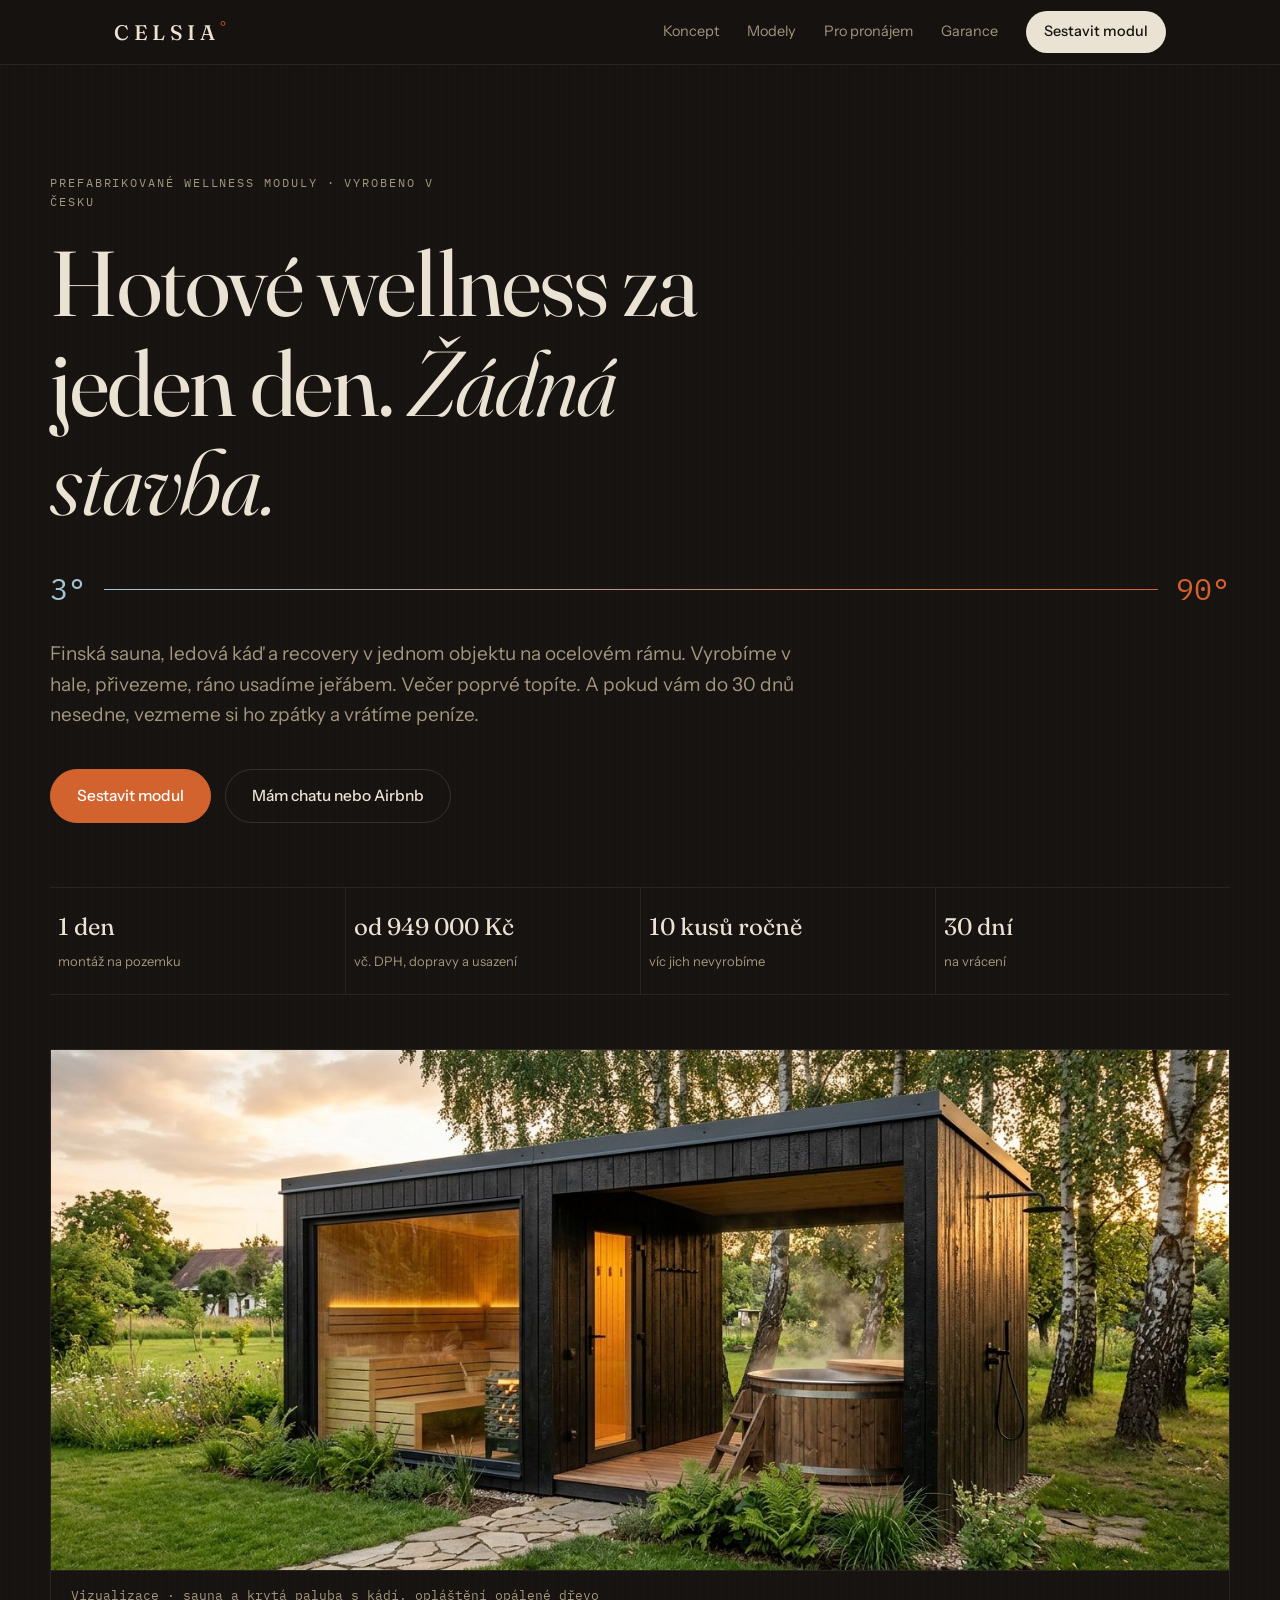
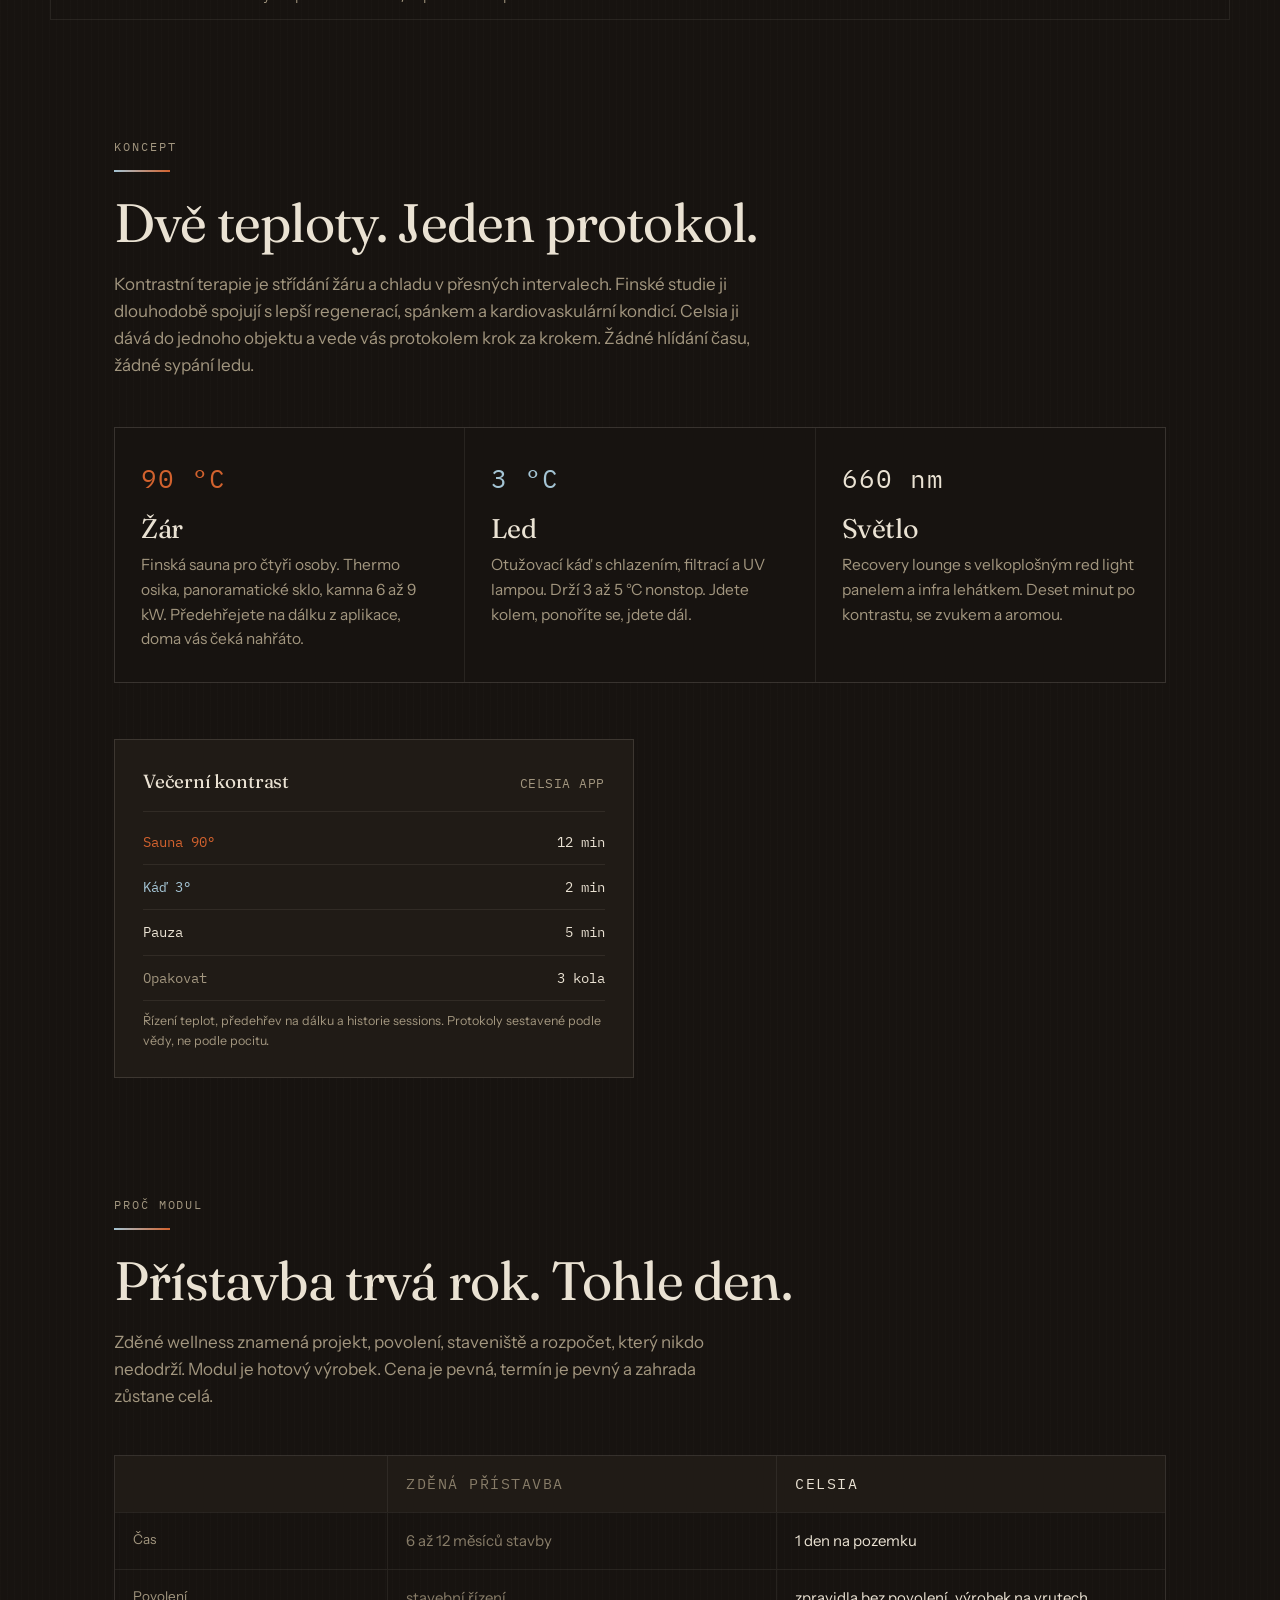
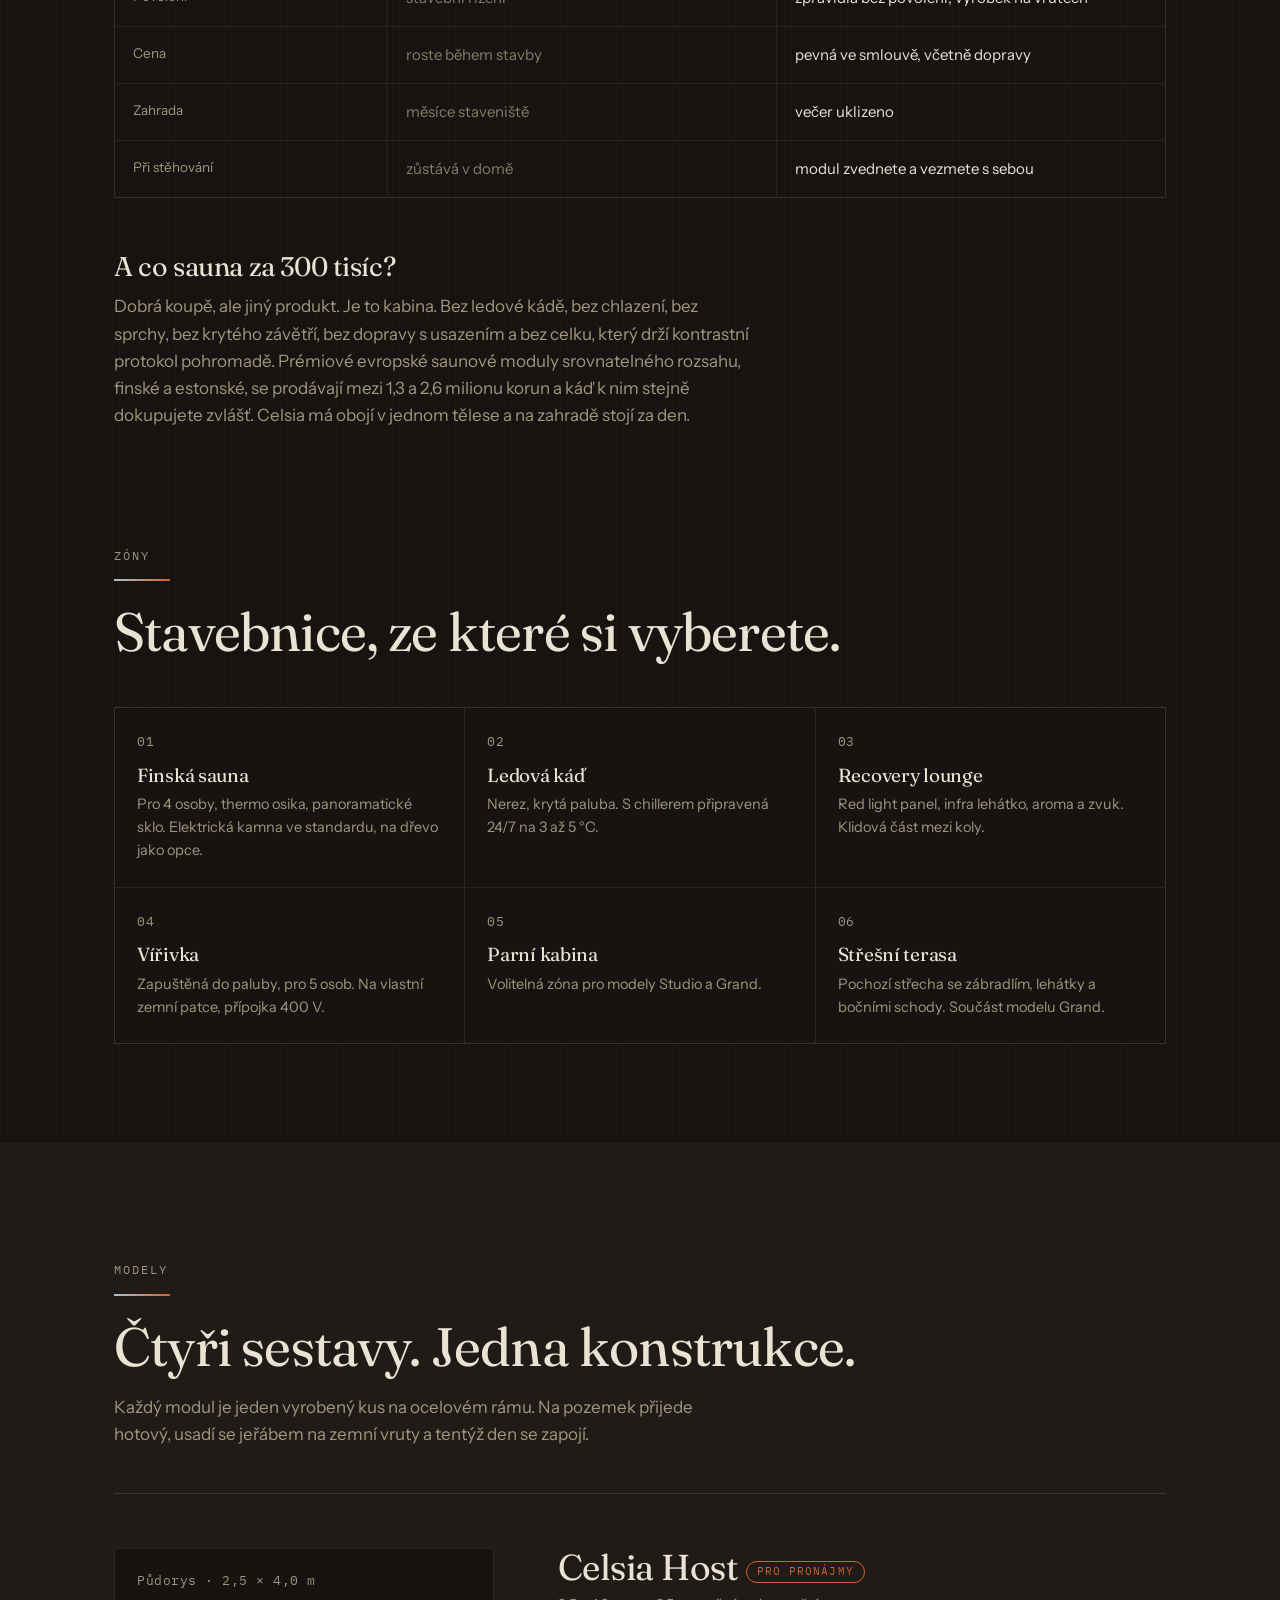
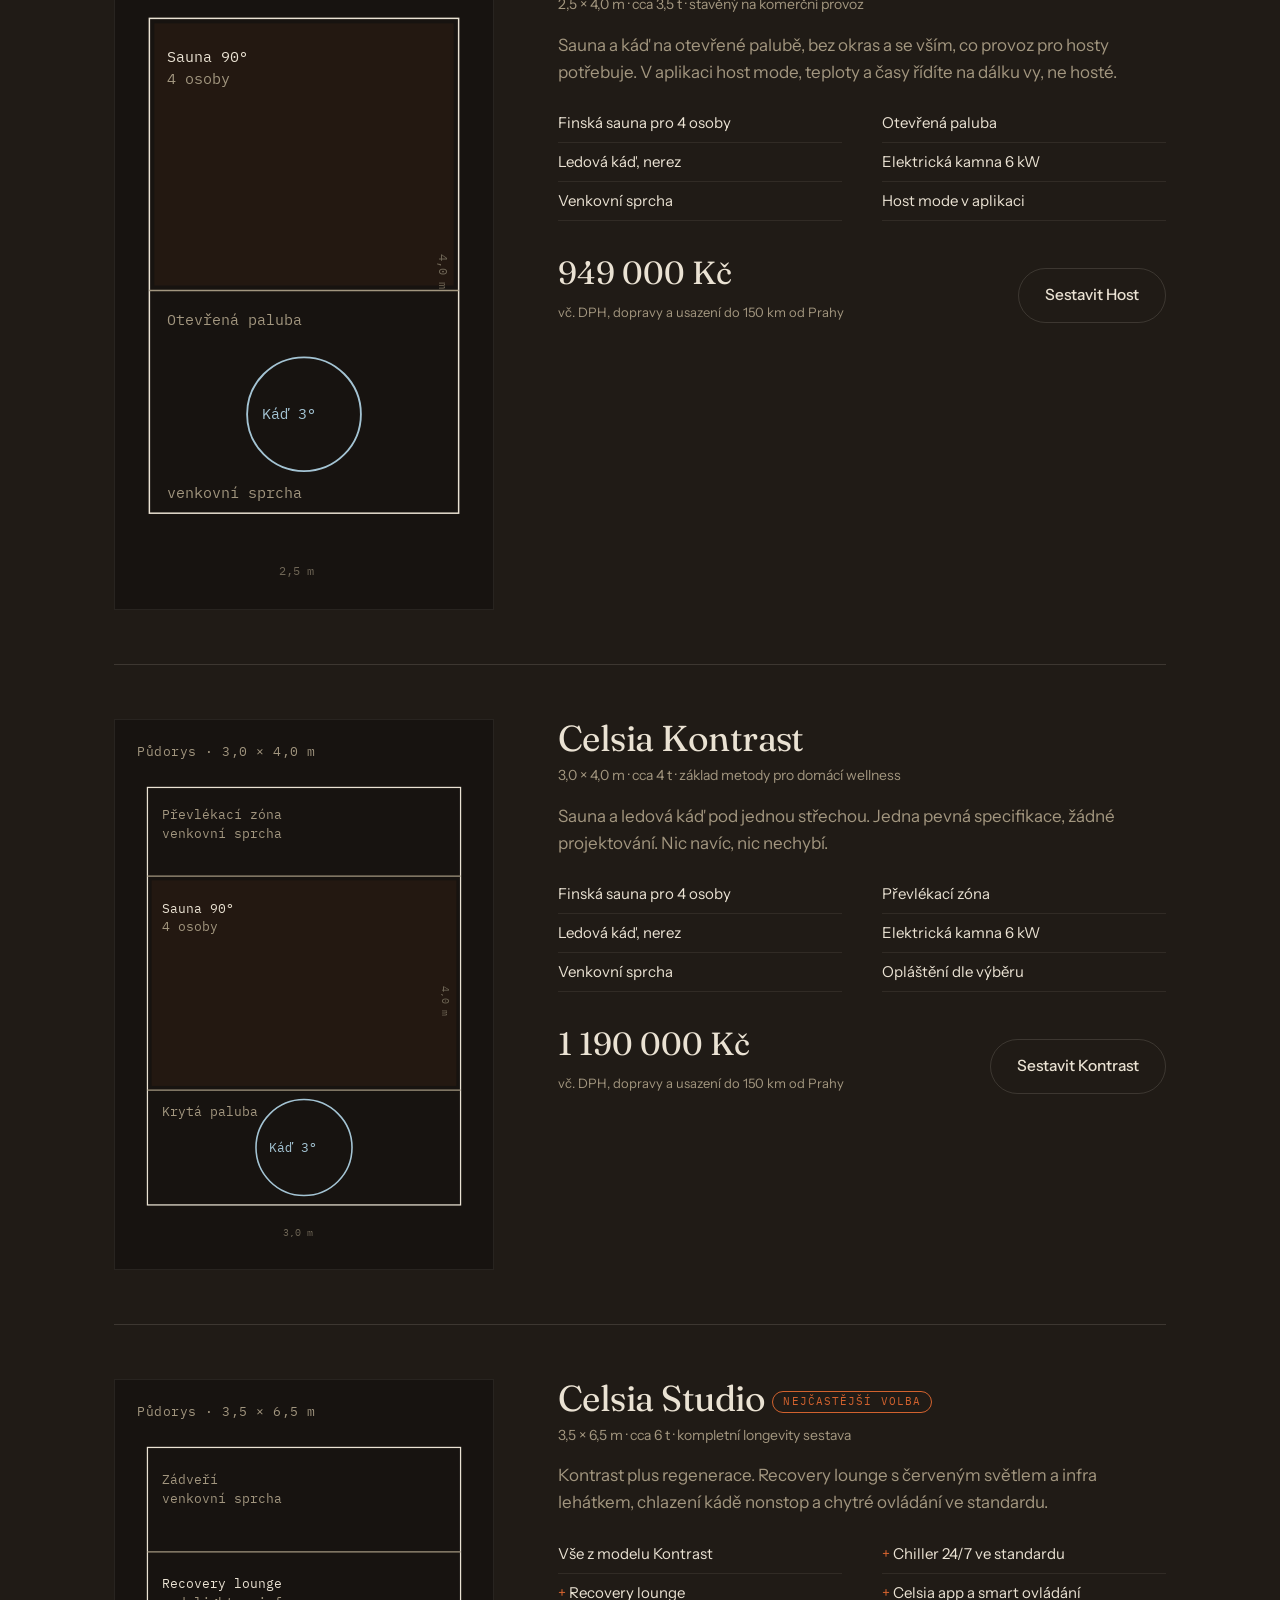
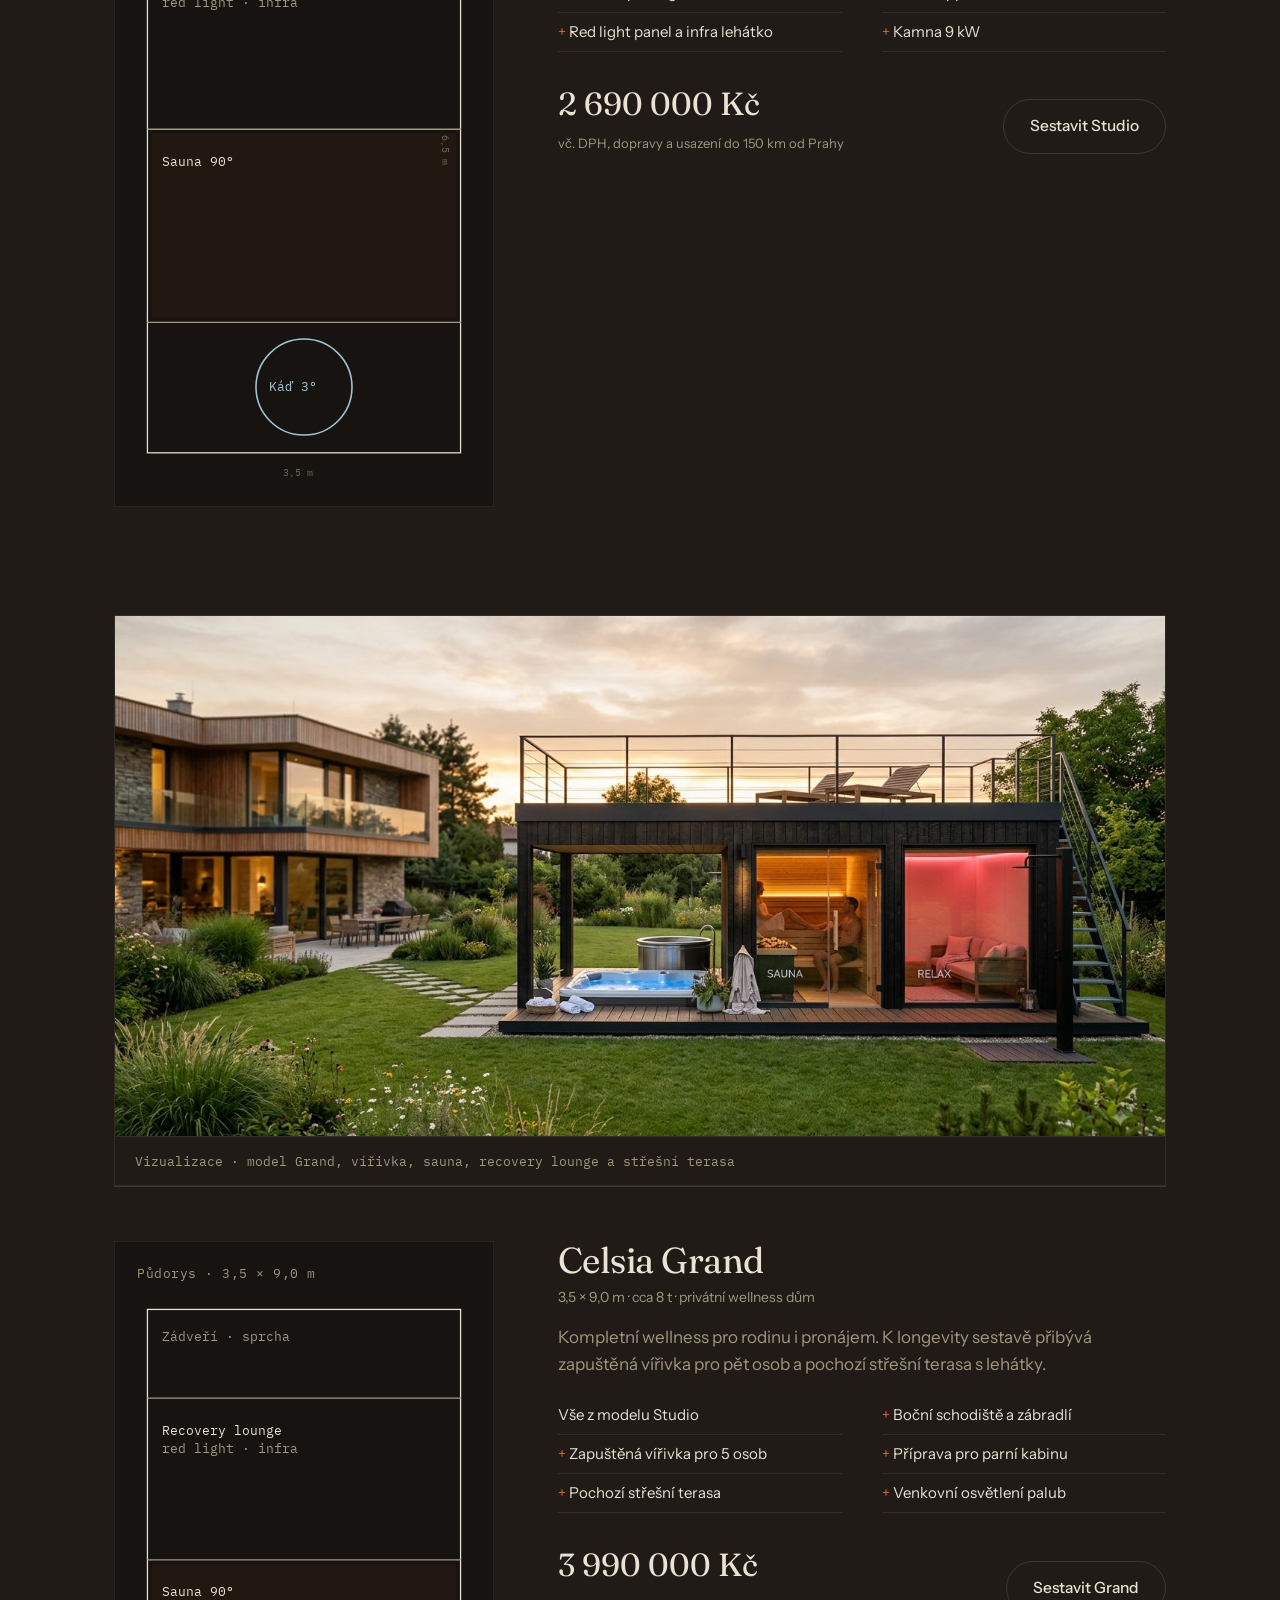
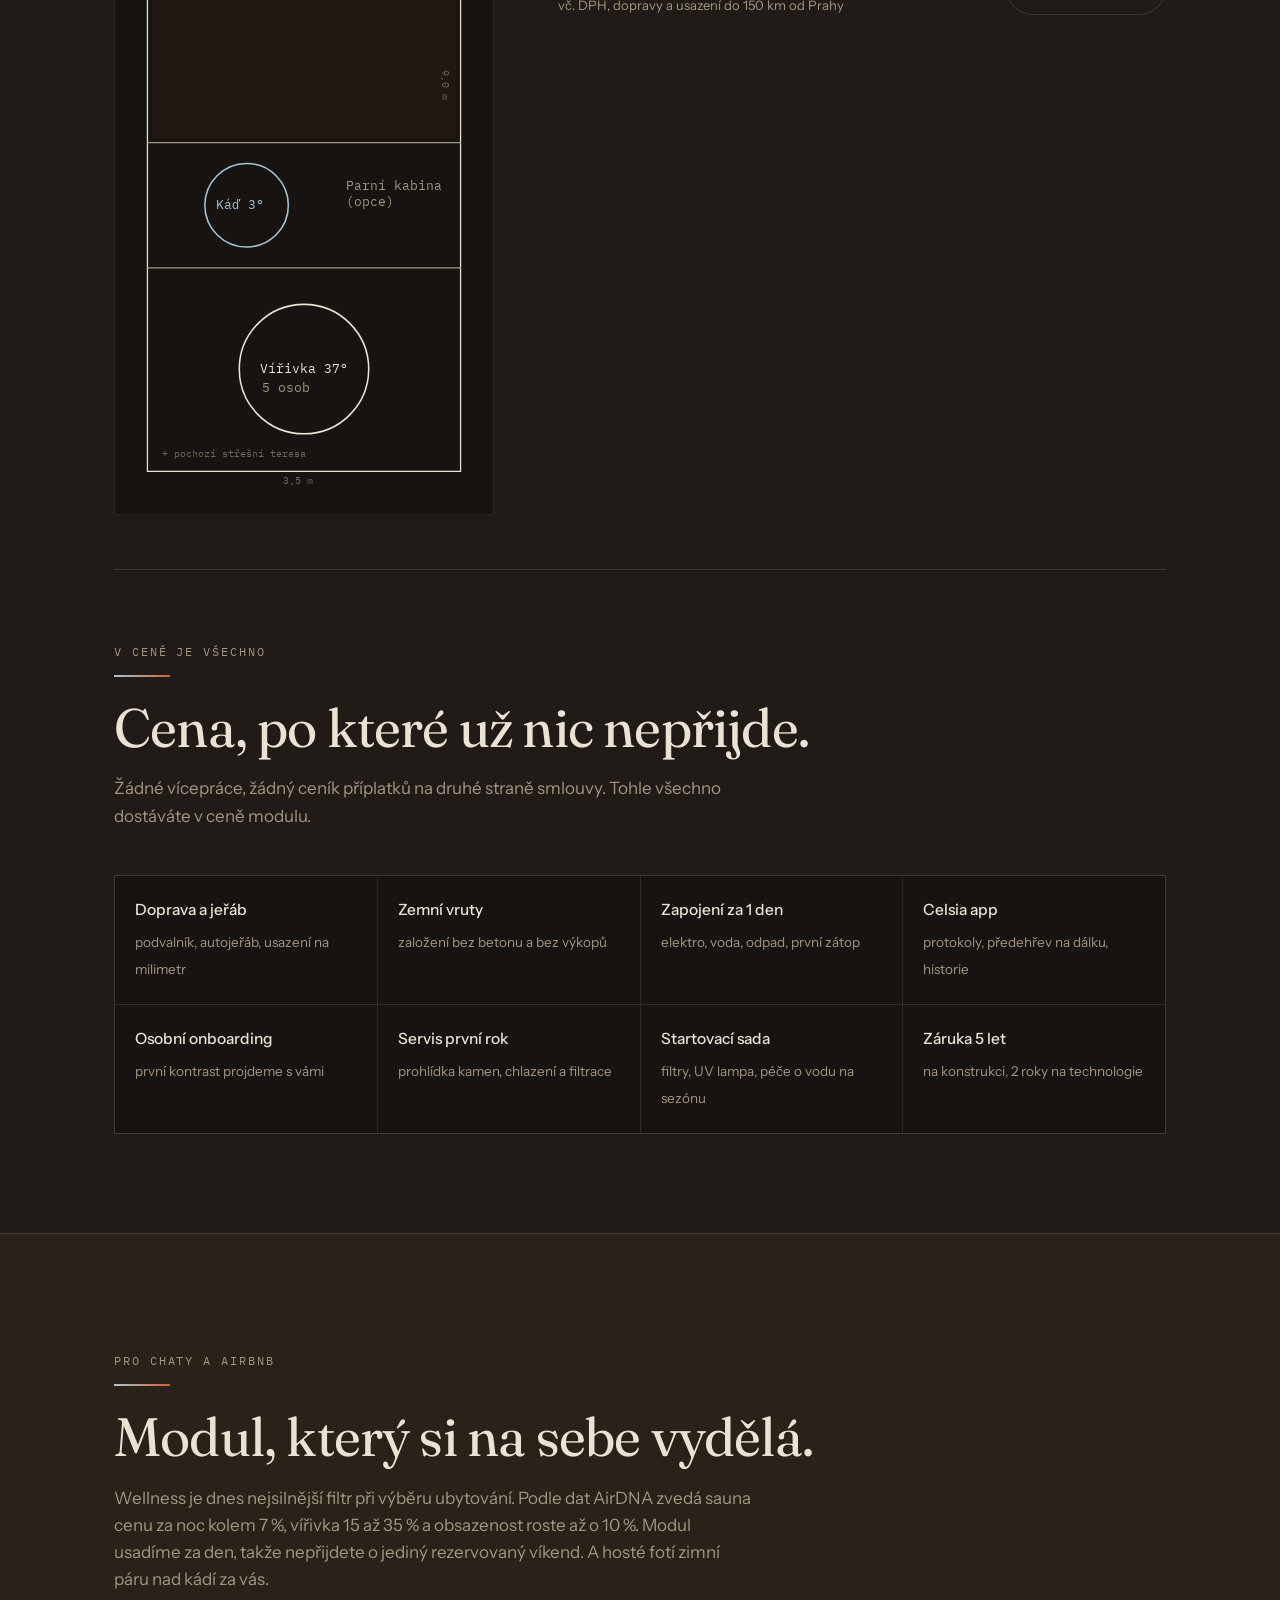
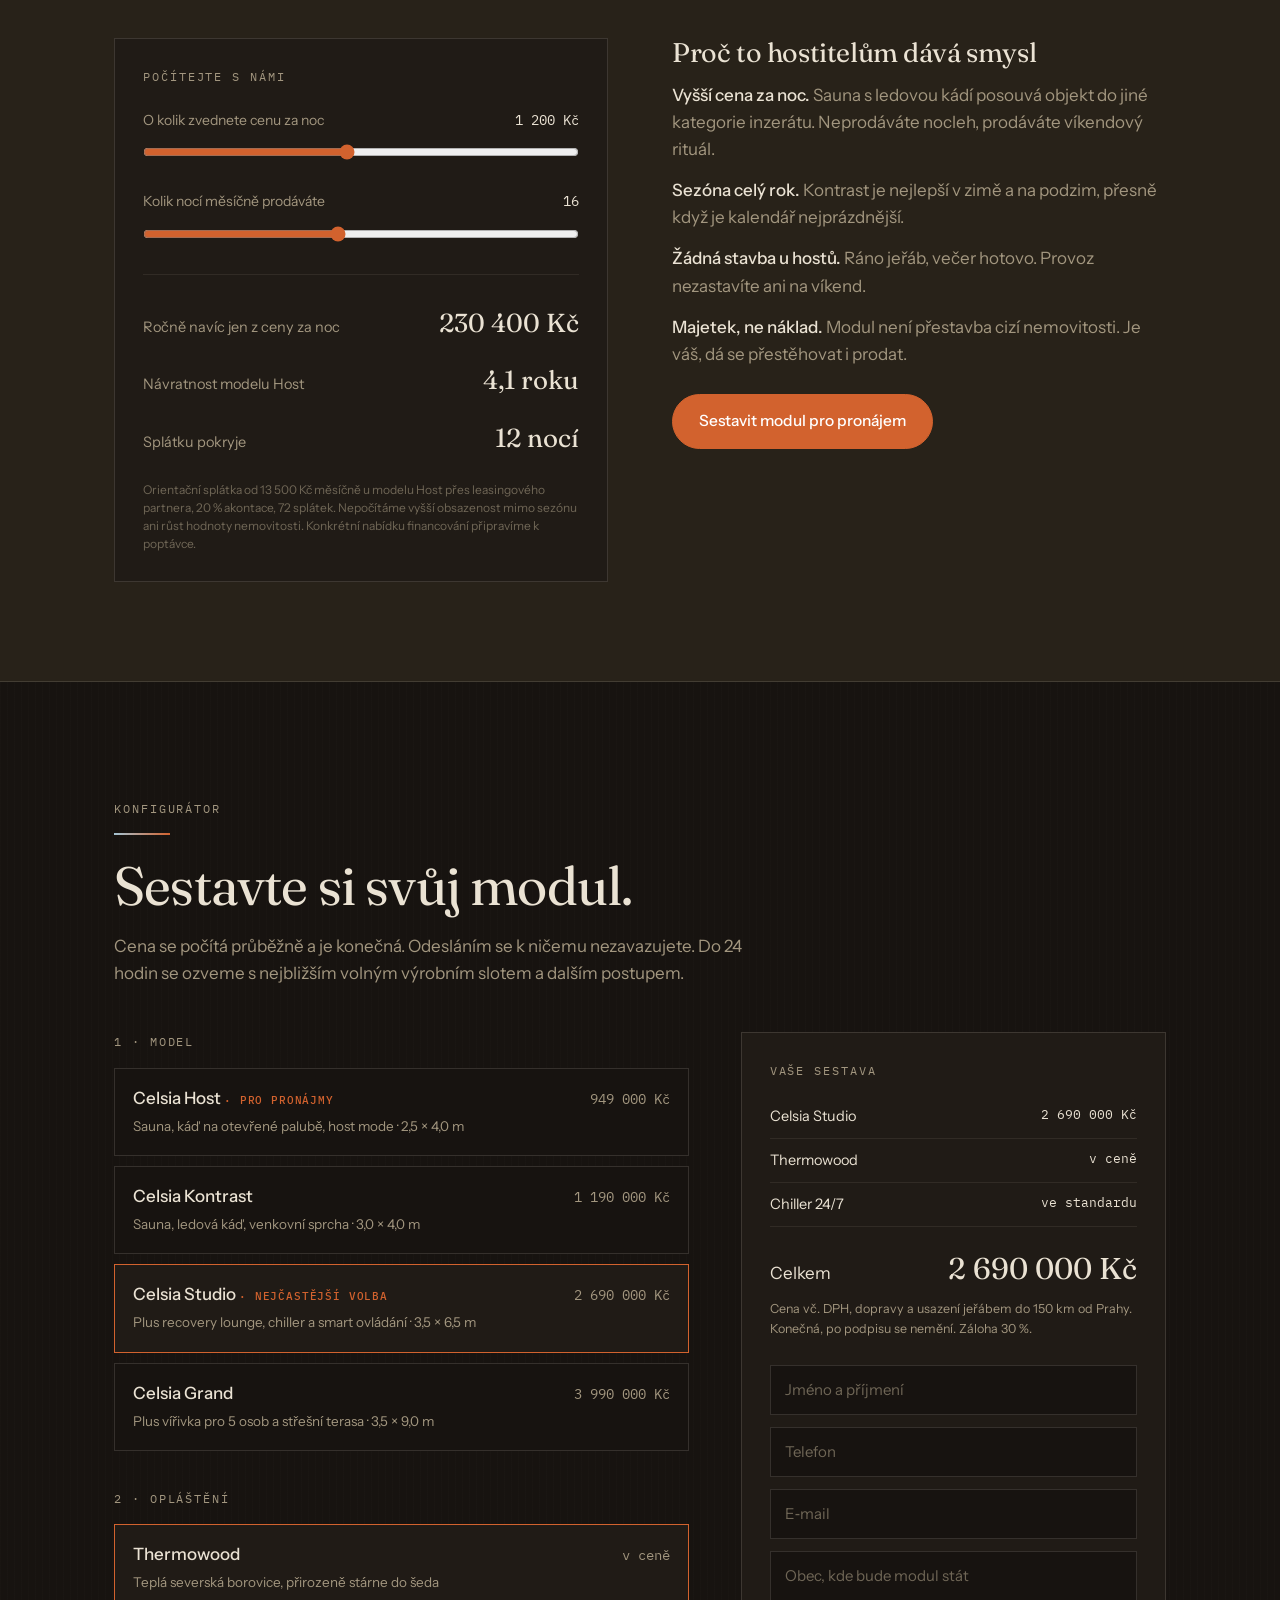
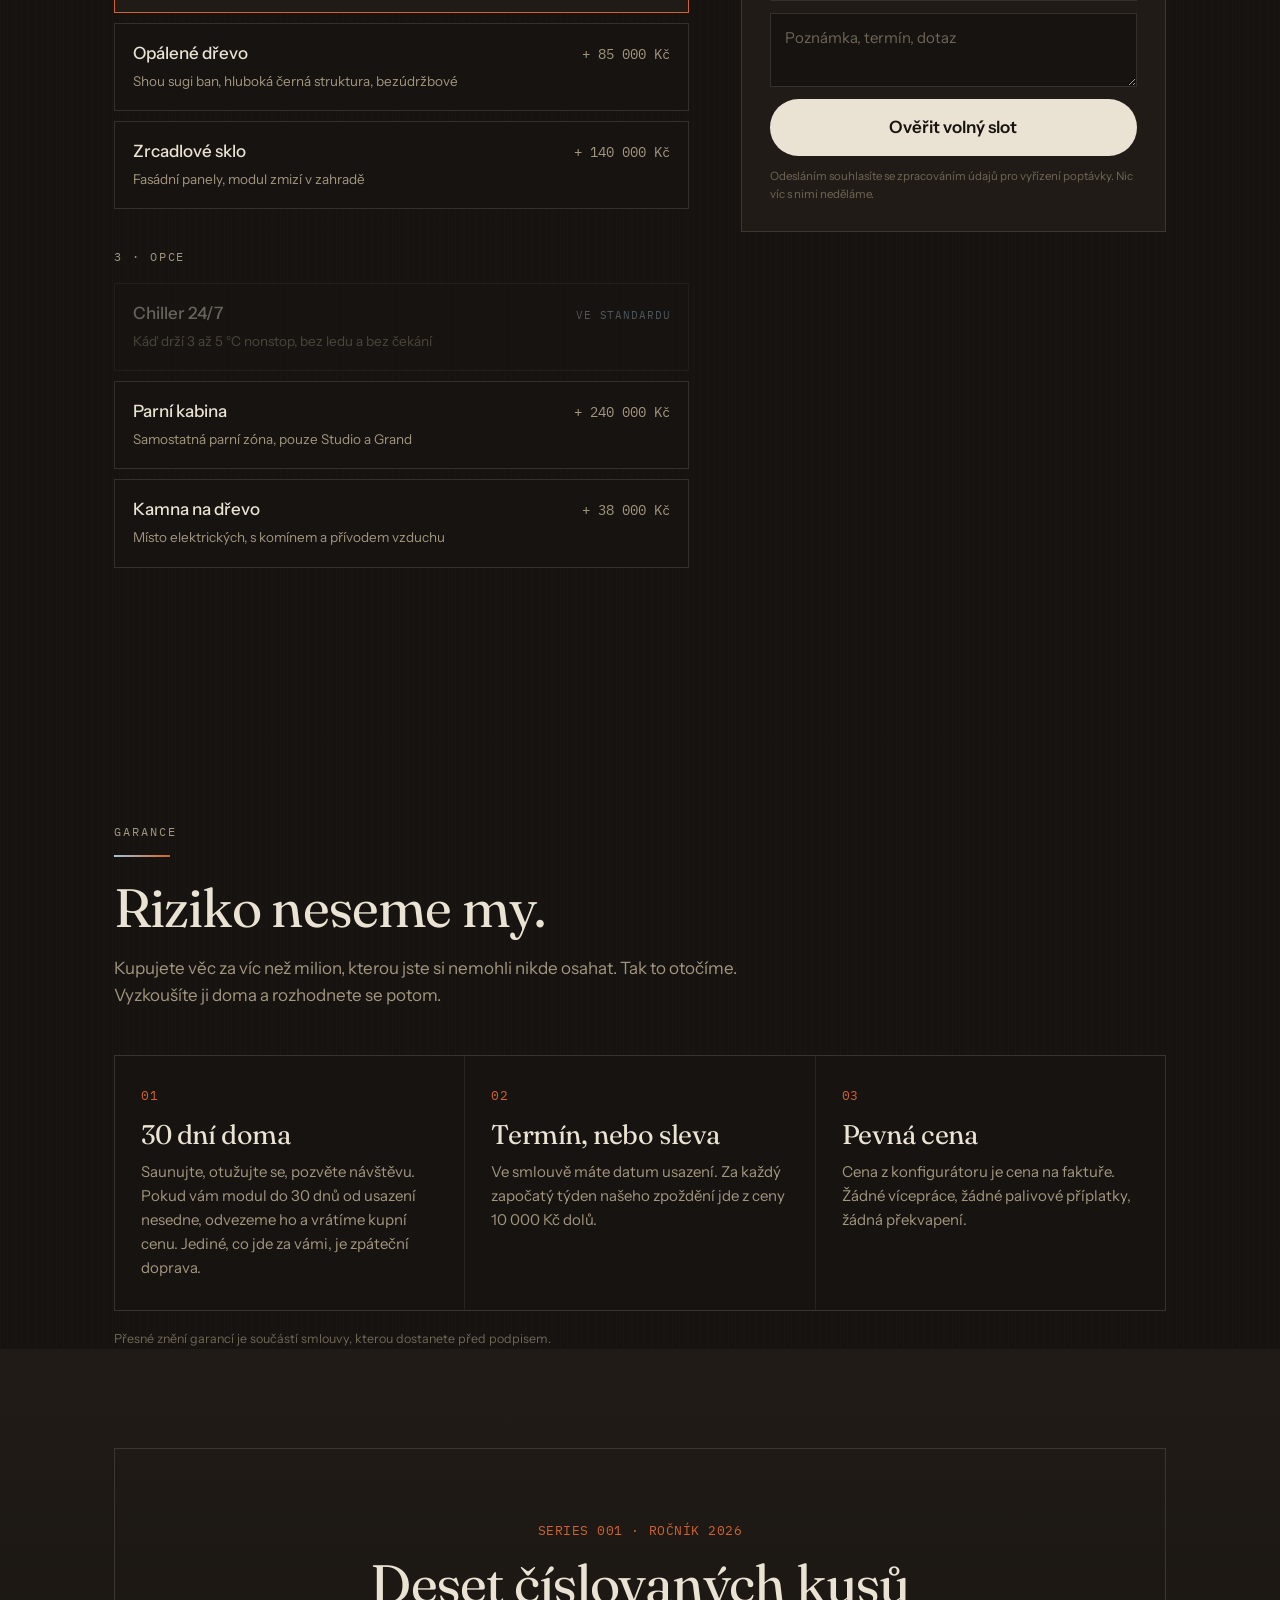
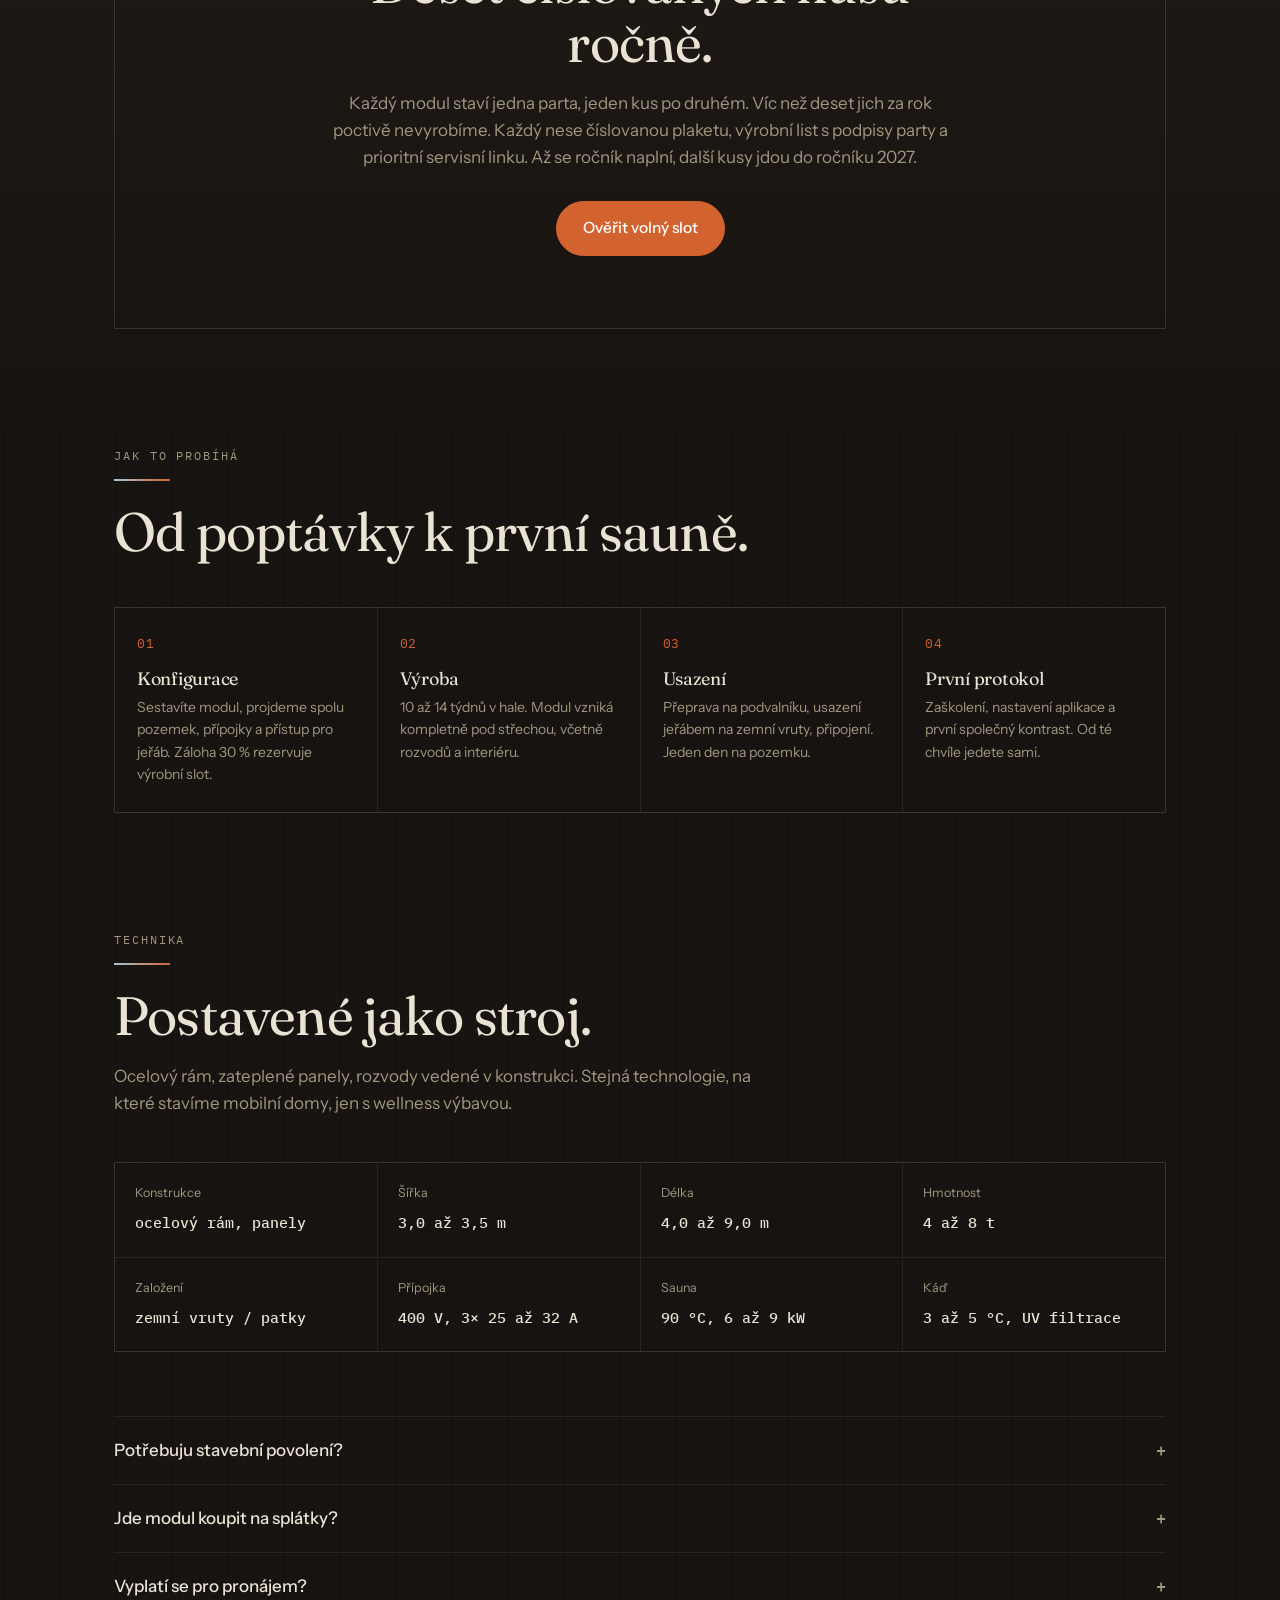
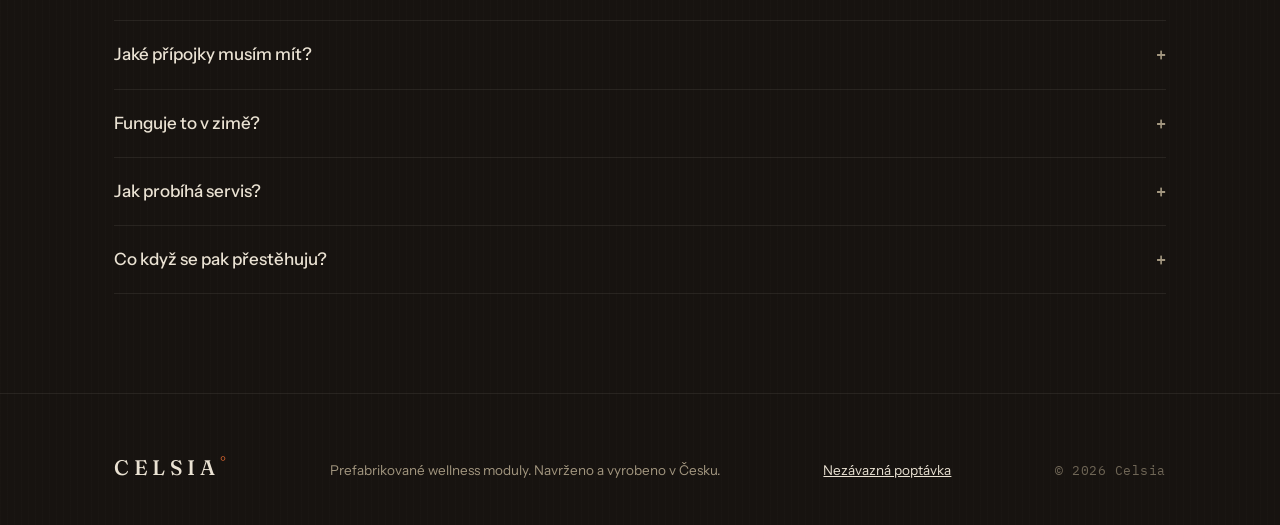
==== index.html @ 4f2860b9 "pridany renderovane fotky: hero vizualizace a Grand terasa" ====
<!doctype html>
<html lang="cs">
<head>
<meta charset="utf-8">
<meta name="viewport" content="width=device-width, initial-scale=1">
<title>CELSIA° | Hotové wellness za jeden den. Sauna, ledová káď, recovery.</title>
<meta name="description" content="Finská sauna, ledová káď a recovery v jednom hotovém objektu. Usadíme za den, od 949 000 Kč, 30 dní na vrácení. Vyrobeno v Česku, 10 kusů ročně.">
<meta property="og:title" content="CELSIA° | Hotové wellness za jeden den">
<meta property="og:description" content="Sauna 90°, káď 3°, usazeno jeřábem za den. 30 dní na vrácení.">
<meta property="og:type" content="website">
<link rel="preconnect" href="https://fonts.googleapis.com">
<link rel="preconnect" href="https://fonts.gstatic.com" crossorigin>
<link href="https://fonts.googleapis.com/css2?family=Fraunces:ital,opsz,wght@0,9..144,300..600;1,9..144,300..600&family=Instrument+Sans:wght@400;500;600&family=IBM+Plex+Mono:wght@400;500&display=swap" rel="stylesheet">
<style>
:root{
  --uhel:#171310;
  --uhel2:#201b16;
  --uhel3:#282219;
  --osika:#eae2d3;
  --dim:#a2967f;
  --ember:#d2622e;
  --led:#a4c4d4;
  --line:rgba(234,226,211,.14);
  --line-soft:rgba(234,226,211,.08);
  --maxw:1180px;
  --pad:clamp(20px,5vw,64px);
}
*{margin:0;padding:0;box-sizing:border-box}
html{scroll-behavior:smooth}
@media(prefers-reduced-motion:reduce){html{scroll-behavior:auto}}
body{
  background:var(--uhel);
  color:var(--osika);
  font-family:"Instrument Sans",system-ui,sans-serif;
  font-size:17px;line-height:1.6;
  -webkit-font-smoothing:antialiased;
  background-image:repeating-linear-gradient(90deg,rgba(234,226,211,.012) 0 1px,transparent 1px 7px);
}
::selection{background:var(--ember);color:var(--uhel)}
img,svg{display:block;max-width:100%}
a{color:inherit}
.wrap{max-width:var(--maxw);margin:0 auto;padding-left:var(--pad);padding-right:var(--pad)}
.skip{position:absolute;left:-9999px}
.skip:focus{left:16px;top:16px;background:var(--osika);color:var(--uhel);padding:8px 14px;z-index:99}
:focus-visible{outline:2px solid var(--led);outline-offset:3px}

/* type */
.serif{font-family:"Fraunces",serif;font-weight:400;letter-spacing:-.01em}
.mono{font-family:"IBM Plex Mono",monospace;font-size:13px;letter-spacing:.04em}
h1,h2,h3{font-family:"Fraunces",serif;font-weight:400;line-height:1.08;letter-spacing:-.015em}
h1{font-size:clamp(42px,7.2vw,92px)}
h2{font-size:clamp(30px,4.4vw,54px)}
h3{font-size:clamp(21px,2.4vw,27px)}
em{font-style:italic;font-weight:340}
p{color:var(--dim);max-width:58ch}
p strong{color:var(--osika);font-weight:500}

/* signature: temperature scale */
.tscale{display:flex;align-items:center;gap:18px;margin:34px 0 8px}
.tscale .t{font-family:"IBM Plex Mono",monospace;font-size:clamp(20px,2.6vw,30px)}
.t3{color:var(--led)}
.t90{color:var(--ember)}
.tscale .rule{flex:1;height:1px;background:var(--line-soft);position:relative;overflow:hidden}
.tscale .rule i{position:absolute;inset:0;background:linear-gradient(90deg,var(--led),var(--ember));transform:scaleX(0);transform-origin:left;transition:transform 1.6s cubic-bezier(.2,.7,.2,1) .5s}
.loaded .tscale .rule i{transform:scaleX(1)}
.grad-rule{width:56px;height:2px;background:linear-gradient(90deg,var(--led),var(--ember));margin-top:14px}
.eyebrow{font-family:"IBM Plex Mono",monospace;font-size:12px;letter-spacing:.16em;text-transform:uppercase;color:var(--dim)}
.badge{display:inline-block;font-family:"IBM Plex Mono",monospace;font-size:11px;letter-spacing:.1em;text-transform:uppercase;color:var(--ember);border:1px solid var(--ember);padding:4px 10px;border-radius:999px;vertical-align:middle}

/* nav */
.nav{position:sticky;top:0;z-index:50;background:rgba(23,19,16,.82);backdrop-filter:blur(12px);border-bottom:1px solid var(--line-soft)}
.nav .wrap{display:flex;align-items:center;justify-content:space-between;height:64px}
.logo{font-family:"Fraunces",serif;font-size:21px;letter-spacing:.22em;text-decoration:none;font-weight:500}
.logo sup{color:var(--ember);font-size:.72em;letter-spacing:0}
.nav nav{display:flex;gap:28px;align-items:center}
.nav nav a{text-decoration:none;font-size:14.5px;color:var(--dim)}
.nav nav a:hover{color:var(--osika)}
.nav .cta{color:var(--uhel);background:var(--osika);padding:9px 18px;border-radius:999px;font-weight:500}
.nav .cta:hover{background:#fff}
@media(max-width:840px){.nav nav a:not(.cta){display:none}}

/* hero */
.hero{padding:clamp(72px,12vh,140px) 0 0}
.hero h1{max-width:13ch}
.hero .sub{margin-top:26px;font-size:clamp(17px,1.6vw,19px)}
.hero .ctas{display:flex;gap:14px;margin:38px 0 64px;flex-wrap:wrap}
.btn{display:inline-block;text-decoration:none;font-weight:500;font-size:15.5px;padding:14px 26px;border-radius:999px;border:1px solid var(--line);transition:.2s}
.btn.primary{background:var(--ember);border-color:var(--ember);color:#fff}
.btn.primary:hover{background:#e0713c}
.btn.ghost:hover{border-color:var(--osika)}
.facts{border-top:1px solid var(--line-soft);border-bottom:1px solid var(--line-soft);display:grid;grid-template-columns:repeat(4,1fr)}
.facts div{padding:20px 8px;border-left:1px solid var(--line-soft)}
.facts div:first-child{border-left:0}
.facts b{display:block;font-family:"Fraunces",serif;font-weight:400;font-size:clamp(19px,2vw,24px)}
.facts span{font-size:13px;color:var(--dim)}
@media(max-width:700px){.facts{grid-template-columns:1fr 1fr}.facts div:nth-child(3){border-left:0}}

/* fotky */
.photoblock{margin-top:clamp(40px,6vh,64px);border:1px solid var(--line-soft)}
.photoblock img{width:100%;height:clamp(260px,46vw,520px);object-fit:cover;display:block}
.photoblock figcaption{padding:14px 20px;font-family:"IBM Plex Mono",monospace;font-size:12.5px;color:var(--dim);border-top:1px solid var(--line-soft)}

/* sections */
section{padding:clamp(72px,11vh,130px) 0}
.head{margin-bottom:clamp(36px,5vh,56px)}
.head p{margin-top:18px}

/* koncept */
.triad{display:grid;grid-template-columns:repeat(3,1fr);gap:1px;background:var(--line-soft);border:1px solid var(--line-soft);margin-top:48px}
.triad article{background:var(--uhel);padding:30px 26px}
.triad .mono{display:block;font-size:26px;margin-bottom:14px}
.triad h3{margin-bottom:10px}
.triad p{font-size:15.5px}
@media(max-width:820px){.triad{grid-template-columns:1fr}}
.protocol{margin-top:56px;border:1px solid var(--line);background:var(--uhel2);max-width:520px;padding:26px 28px}
.protocol .ph{display:flex;justify-content:space-between;align-items:baseline;border-bottom:1px solid var(--line-soft);padding-bottom:14px;margin-bottom:8px}
.protocol .row{display:flex;justify-content:space-between;padding:11px 0;border-bottom:1px solid var(--line-soft);font-family:"IBM Plex Mono",monospace;font-size:14px}
.protocol .row:last-child{border-bottom:0}
.protocol .cold{color:var(--led)}
.protocol .hot{color:var(--ember)}
.protocol .note{font-size:12.5px;color:var(--dim);margin-top:10px}

/* srovnání */
.cmp{border:1px solid var(--line);margin-top:8px}
.cmp .crow{display:grid;grid-template-columns:.7fr 1fr 1fr;border-top:1px solid var(--line-soft)}
.cmp .crow:first-child{border-top:0;background:var(--uhel2)}
.cmp .crow > div{padding:16px 18px;font-size:15px}
.cmp .crow > div:first-child{color:var(--dim);font-size:13.5px}
.cmp .crow > div:nth-child(2){color:#877c68;border-left:1px solid var(--line-soft)}
.cmp .crow > div:nth-child(3){border-left:1px solid var(--line-soft)}
.cmp .chead{font-family:"IBM Plex Mono",monospace;font-size:12px;letter-spacing:.1em;text-transform:uppercase}
.cmp .win{color:var(--osika)}
@media(max-width:640px){.cmp .crow{grid-template-columns:1fr}.cmp .crow > div{border-left:0!important;padding:10px 18px}.cmp .crow > div:first-child{padding-top:16px}.cmp .crow > div:nth-child(3){padding-bottom:16px}}

/* zóny */
.zones{display:grid;grid-template-columns:repeat(3,1fr);gap:1px;background:var(--line-soft);border:1px solid var(--line-soft)}
.zones div{background:var(--uhel);padding:24px 22px}
.zones h3{font-size:19px;margin-bottom:8px}
.zones p{font-size:14.5px}
.zones .mono{color:var(--dim);display:block;margin-bottom:12px}
@media(max-width:820px){.zones{grid-template-columns:1fr 1fr}}
@media(max-width:540px){.zones{grid-template-columns:1fr}}

/* modely */
#modely{background:var(--uhel2)}
.model{display:grid;grid-template-columns:minmax(260px,380px) 1fr;gap:clamp(28px,5vw,72px);padding:clamp(40px,6vh,64px) 0;border-top:1px solid var(--line)}
.model:last-of-type{border-bottom:1px solid var(--line)}
.model .plan{background:var(--uhel);border:1px solid var(--line-soft);padding:22px}
.model .plan .mono{color:var(--dim);margin-bottom:14px;display:block}
.model h3{font-size:clamp(26px,3vw,36px)}
.model .dim{margin:6px 0 16px;color:var(--dim);font-size:14px}
.model ul{list-style:none;margin:18px 0 26px;columns:2;column-gap:40px}
.model li{padding:7px 0;border-bottom:1px solid var(--line-soft);font-size:15px;break-inside:avoid}
.model li.plus{color:var(--osika)}
.model li.plus::before{content:"+ ";color:var(--ember)}
.price{font-family:"Fraunces",serif;font-size:clamp(24px,2.6vw,32px)}
.price small{font-family:"Instrument Sans";font-size:13px;color:var(--dim);display:block;margin-top:4px}
.model .foot{display:flex;align-items:flex-end;justify-content:space-between;gap:20px;flex-wrap:wrap}
@media(max-width:860px){.model{grid-template-columns:1fr}.model ul{columns:1}}

/* v ceně */
.stack{display:grid;grid-template-columns:repeat(4,1fr);gap:1px;background:var(--line-soft);border:1px solid var(--line-soft)}
.stack div{background:var(--uhel);padding:22px 20px}
.stack b{display:block;font-weight:500;font-size:15.5px;margin-bottom:5px}
.stack span{font-size:13.5px;color:var(--dim)}
@media(max-width:900px){.stack{grid-template-columns:1fr 1fr}}
@media(max-width:520px){.stack{grid-template-columns:1fr}}

/* pronájem */
#pronajem{background:var(--uhel3);border-top:1px solid var(--line);border-bottom:1px solid var(--line)}
.rent{display:grid;grid-template-columns:1fr 1fr;gap:clamp(28px,5vw,72px);align-items:start}
@media(max-width:880px){.rent{grid-template-columns:1fr}}
.calc{border:1px solid var(--line);background:var(--uhel2);padding:28px}
.calc .crange{margin:22px 0 6px}
.calc label{display:flex;justify-content:space-between;font-size:14px;color:var(--dim);margin-bottom:10px}
.calc label output{font-family:"IBM Plex Mono",monospace;color:var(--osika)}
.calc input[type=range]{width:100%;accent-color:var(--ember)}
.calc .res{border-top:1px solid var(--line-soft);margin-top:24px;padding-top:20px}
.calc .res .row{display:flex;justify-content:space-between;align-items:baseline;padding:8px 0;gap:16px}
.calc .res .row span{font-size:14.5px;color:var(--dim)}
.calc .res .row b{font-family:"Fraunces",serif;font-weight:400;font-size:clamp(20px,2.2vw,26px);white-space:nowrap}
.calc .fine{font-size:12px;color:#6f6656;margin-top:14px;line-height:1.5}

/* konfigurátor */
.config{display:grid;grid-template-columns:1.15fr .85fr;gap:clamp(28px,4vw,64px);align-items:start}
@media(max-width:920px){.config{grid-template-columns:1fr}}
.fgroup{margin-bottom:38px}
.fgroup .eyebrow{display:block;margin-bottom:16px}
.choice{display:block;border:1px solid var(--line);padding:16px 18px;margin-bottom:10px;cursor:pointer;transition:.15s;background:var(--uhel);position:relative}
.choice:hover{border-color:var(--dim)}
.choice.on{border-color:var(--ember);background:var(--uhel2)}
.choice input{position:absolute;opacity:0}
.choice .top{display:flex;justify-content:space-between;gap:14px;align-items:baseline}
.choice .nm{font-weight:500}
.choice .pr{font-family:"IBM Plex Mono",monospace;font-size:13.5px;color:var(--dim);white-space:nowrap}
.choice .ds{font-size:13.5px;color:var(--dim);margin-top:3px}
.choice.disabled{opacity:.38;pointer-events:none}
.choice .tag{font-family:"IBM Plex Mono",monospace;font-size:11px;letter-spacing:.08em;color:var(--led)}
.choice .fav{font-family:"IBM Plex Mono",monospace;font-size:10.5px;letter-spacing:.08em;color:var(--ember)}
.summary{position:sticky;top:88px;border:1px solid var(--line);background:var(--uhel2);padding:28px}
.summary .row{display:flex;justify-content:space-between;gap:16px;padding:10px 0;border-bottom:1px solid var(--line-soft);font-size:14.5px}
.summary .row span:last-child{font-family:"IBM Plex Mono",monospace;font-size:13px;white-space:nowrap}
.summary .total{display:flex;justify-content:space-between;align-items:baseline;padding-top:18px}
.summary .total b{font-family:"Fraunces",serif;font-weight:400;font-size:clamp(24px,2.4vw,30px)}
.summary .vat{font-size:12.5px;color:var(--dim);margin-top:6px}
.summary form{margin-top:26px;display:grid;gap:12px}
.summary input,.summary textarea{width:100%;background:var(--uhel);border:1px solid var(--line);color:var(--osika);padding:12px 14px;font:inherit;font-size:15px}
.summary textarea{min-height:74px;resize:vertical}
.summary input::placeholder,.summary textarea::placeholder{color:#6f6656}
.summary button{background:var(--osika);color:var(--uhel);border:0;padding:15px;font:inherit;font-weight:600;cursor:pointer;border-radius:999px}
.summary button:hover{background:#fff}
.summary .legal{font-size:11.5px;color:#6f6656;line-height:1.5}

/* garance */
.gcards{display:grid;grid-template-columns:repeat(3,1fr);gap:1px;background:var(--line-soft);border:1px solid var(--line-soft)}
.gcards div{background:var(--uhel);padding:30px 26px}
.gcards .mono{display:block;color:var(--ember);margin-bottom:14px}
.gcards h3{margin-bottom:10px}
.gcards p{font-size:15px}
@media(max-width:820px){.gcards{grid-template-columns:1fr}}
.gfine{font-size:12.5px;color:#6f6656;margin-top:18px}

/* series */
#series{background:linear-gradient(180deg,var(--uhel2),var(--uhel))}
#series .inner{border:1px solid var(--line);padding:clamp(36px,6vw,72px);text-align:center}
#series .mono{color:var(--ember)}
#series h2{margin:14px auto 18px;max-width:18ch}
#series p{margin:0 auto}

/* proces */
.steps{display:grid;grid-template-columns:repeat(4,1fr);gap:1px;background:var(--line-soft);border:1px solid var(--line-soft)}
.steps div{background:var(--uhel);padding:26px 22px}
.steps .mono{color:var(--ember);display:block;margin-bottom:14px}
.steps h3{font-size:18px;margin-bottom:8px}
.steps p{font-size:14px}
@media(max-width:820px){.steps{grid-template-columns:1fr 1fr}}
@media(max-width:520px){.steps{grid-template-columns:1fr}}

/* technika */
.specs{display:grid;grid-template-columns:repeat(4,1fr);gap:1px;background:var(--line-soft);border:1px solid var(--line-soft);margin-bottom:64px}
.specs div{background:var(--uhel);padding:20px}
.specs span{display:block;font-size:12.5px;color:var(--dim);margin-bottom:6px}
.specs b{font-family:"IBM Plex Mono",monospace;font-weight:500;font-size:14.5px}
@media(max-width:820px){.specs{grid-template-columns:1fr 1fr}}
details{border-top:1px solid var(--line-soft)}
details:last-of-type{border-bottom:1px solid var(--line-soft)}
summary{cursor:pointer;padding:20px 0;font-weight:500;list-style:none;display:flex;justify-content:space-between;gap:20px}
summary::-webkit-details-marker{display:none}
summary::after{content:"+";font-family:"IBM Plex Mono";color:var(--dim)}
details[open] summary::after{content:"−"}
details p{padding-bottom:20px;font-size:15px}

/* footer */
footer{border-top:1px solid var(--line-soft);padding:56px 0 40px}
footer .wrap{display:flex;justify-content:space-between;gap:24px;flex-wrap:wrap;align-items:baseline}
footer p{font-size:13.5px}

/* reveal */
.rv{opacity:0;transform:translateY(18px);transition:opacity .7s ease,transform .7s ease}
.rv.in{opacity:1;transform:none}
@media(prefers-reduced-motion:reduce){.rv{opacity:1;transform:none;transition:none}.tscale .rule i{transition:none;transform:scaleX(1)}}
</style>
</head>
<body>
<a class="skip" href="#konfigurator">Přeskočit na konfigurátor</a>

<header class="nav">
  <div class="wrap">
    <a class="logo" href="#top">CELSIA<sup>°</sup></a>
    <nav>
      <a href="#koncept">Koncept</a>
      <a href="#modely">Modely</a>
      <a href="#pronajem">Pro pronájem</a>
      <a href="#garance">Garance</a>
      <a class="cta" href="#konfigurator">Sestavit modul</a>
    </nav>
  </div>
</header>

<main id="top">

<section class="hero wrap">
  <p class="eyebrow rv">Prefabrikované wellness moduly · vyrobeno v Česku</p>
  <h1 class="rv" style="margin-top:22px">Hotové wellness za jeden den. <em>Žádná stavba.</em></h1>
  <div class="tscale rv" aria-hidden="true">
    <span class="t t3">3°</span>
    <div class="rule"><i></i></div>
    <span class="t t90">90°</span>
  </div>
  <p class="sub rv">Finská sauna, ledová káď a recovery v jednom objektu na ocelovém rámu. Vyrobíme v hale, přivezeme, ráno usadíme jeřábem. Večer poprvé topíte. A pokud vám do 30 dnů nesedne, vezmeme si ho zpátky a vrátíme peníze.</p>
  <div class="ctas rv">
    <a class="btn primary" href="#konfigurator">Sestavit modul</a>
    <a class="btn ghost" href="#pronajem">Mám chatu nebo Airbnb</a>
  </div>
  <div class="facts rv">
    <div><b>1 den</b><span>montáž na pozemku</span></div>
    <div><b>od 949 000 Kč</b><span>vč. DPH, dopravy a usazení</span></div>
    <div><b>10 kusů ročně</b><span>víc jich nevyrobíme</span></div>
    <div><b>30 dní</b><span>na vrácení</span></div>
  </div>
  <figure class="photoblock rv">
    <img src="img/hero-kontrast.jpg" alt="Modul Celsia v zahradě za soumraku, prosklená sauna a otužovací káď na kryté palubě, stoupá pára">
    <figcaption>Vizualizace · sauna a krytá paluba s kádí, opláštění opálené dřevo</figcaption>
  </figure>
</section>

<section id="koncept">
  <div class="wrap">
    <div class="head rv">
      <p class="eyebrow">Koncept</p>
      <div class="grad-rule"></div>
      <h2 style="margin-top:22px">Dvě teploty. Jeden protokol.</h2>
      <p>Kontrastní terapie je střídání žáru a chladu v přesných intervalech. Finské studie ji dlouhodobě spojují s lepší regenerací, spánkem a kardiovaskulární kondicí. Celsia ji dává do jednoho objektu a vede vás protokolem krok za krokem. Žádné hlídání času, žádné sypání ledu.</p>
    </div>
    <div class="triad rv">
      <article>
        <span class="mono t90">90 °C</span>
        <h3>Žár</h3>
        <p>Finská sauna pro čtyři osoby. Thermo osika, panoramatické sklo, kamna 6 až 9 kW. Předehřejete na dálku z aplikace, doma vás čeká nahřáto.</p>
      </article>
      <article>
        <span class="mono t3">3 °C</span>
        <h3>Led</h3>
        <p>Otužovací káď s chlazením, filtrací a UV lampou. Drží 3 až 5 °C nonstop. Jdete kolem, ponoříte se, jdete dál.</p>
      </article>
      <article>
        <span class="mono" style="color:var(--osika)">660 nm</span>
        <h3>Světlo</h3>
        <p>Recovery lounge s velkoplošným red light panelem a infra lehátkem. Deset minut po kontrastu, se zvukem a aromou.</p>
      </article>
    </div>
    <div class="protocol rv" role="img" aria-label="Ukázka kontrastního protokolu v aplikaci Celsia">
      <div class="ph">
        <span class="serif" style="font-size:19px">Večerní kontrast</span>
        <span class="mono" style="color:var(--dim)">CELSIA APP</span>
      </div>
      <div class="row"><span class="hot">Sauna 90°</span><span>12 min</span></div>
      <div class="row"><span class="cold">Káď 3°</span><span>2 min</span></div>
      <div class="row"><span>Pauza</span><span>5 min</span></div>
      <div class="row"><span style="color:var(--dim)">Opakovat</span><span>3 kola</span></div>
      <p class="note">Řízení teplot, předehřev na dálku a historie sessions. Protokoly sestavené podle vědy, ne podle pocitu.</p>
    </div>
  </div>
</section>

<section id="srovnani" style="padding-top:0">
  <div class="wrap">
    <div class="head rv">
      <p class="eyebrow">Proč modul</p>
      <div class="grad-rule"></div>
      <h2 style="margin-top:22px">Přístavba trvá rok. Tohle den.</h2>
      <p>Zděné wellness znamená projekt, povolení, staveniště a rozpočet, který nikdo nedodrží. Modul je hotový výrobek. Cena je pevná, termín je pevný a zahrada zůstane celá.</p>
    </div>
    <div class="cmp rv">
      <div class="crow"><div></div><div class="chead">Zděná přístavba</div><div class="chead win">Celsia</div></div>
      <div class="crow"><div>Čas</div><div>6 až 12 měsíců stavby</div><div class="win">1 den na pozemku</div></div>
      <div class="crow"><div>Povolení</div><div>stavební řízení</div><div class="win">zpravidla bez povolení, výrobek na vrutech</div></div>
      <div class="crow"><div>Cena</div><div>roste během stavby</div><div class="win">pevná ve smlouvě, včetně dopravy</div></div>
      <div class="crow"><div>Zahrada</div><div>měsíce staveniště</div><div class="win">večer uklizeno</div></div>
      <div class="crow"><div>Při stěhování</div><div>zůstává v domě</div><div class="win">modul zvednete a vezmete s sebou</div></div>
    </div>
    <div class="rv" style="margin-top:clamp(40px,6vh,64px);max-width:720px">
      <h3 style="margin-bottom:12px">A co sauna za 300 tisíc?</h3>
      <p>Dobrá koupě, ale jiný produkt. Je to kabina. Bez ledové kádě, bez chlazení, bez sprchy, bez krytého závětří, bez dopravy s usazením a bez celku, který drží kontrastní protokol pohromadě. Prémiové evropské saunové moduly srovnatelného rozsahu, finské a estonské, se prodávají mezi 1,3 a 2,6 milionu korun a káď k nim stejně dokupujete zvlášť. Celsia má obojí v jednom tělese a na zahradě stojí za den.</p>
    </div>
  </div>
</section>

<section id="zony" style="padding-top:0">
  <div class="wrap">
    <div class="head rv">
      <p class="eyebrow">Zóny</p>
      <div class="grad-rule"></div>
      <h2 style="margin-top:22px">Stavebnice, ze které si vyberete.</h2>
    </div>
    <div class="zones rv">
      <div><span class="mono">01</span><h3>Finská sauna</h3><p>Pro 4 osoby, thermo osika, panoramatické sklo. Elektrická kamna ve standardu, na dřevo jako opce.</p></div>
      <div><span class="mono">02</span><h3>Ledová káď</h3><p>Nerez, krytá paluba. S chillerem připravená 24/7 na 3 až 5 °C.</p></div>
      <div><span class="mono">03</span><h3>Recovery lounge</h3><p>Red light panel, infra lehátko, aroma a zvuk. Klidová část mezi koly.</p></div>
      <div><span class="mono">04</span><h3>Vířivka</h3><p>Zapuštěná do paluby, pro 5 osob. Na vlastní zemní patce, přípojka 400 V.</p></div>
      <div><span class="mono">05</span><h3>Parní kabina</h3><p>Volitelná zóna pro modely Studio a Grand.</p></div>
      <div><span class="mono">06</span><h3>Střešní terasa</h3><p>Pochozí střecha se zábradlím, lehátky a bočními schody. Součást modelu Grand.</p></div>
    </div>
  </div>
</section>

<section id="modely">
  <div class="wrap">
    <div class="head rv">
      <p class="eyebrow">Modely</p>
      <div class="grad-rule"></div>
      <h2 style="margin-top:22px">Čtyři sestavy. Jedna konstrukce.</h2>
      <p>Každý modul je jeden vyrobený kus na ocelovém rámu. Na pozemek přijede hotový, usadí se jeřábem na zemní vruty a tentýž den se zapojí.</p>
    </div>

    <article class="model rv">
      <div class="plan">
        <span class="mono">Půdorys · 2,5 × 4,0 m</span>
        <svg viewBox="0 0 270 470" fill="none" stroke="#a2967f" stroke-width="1.2" aria-label="Půdorys modelu Host">
          <rect x="10" y="10" width="250" height="400" stroke="#eae2d3"/>
          <line x1="10" y1="230" x2="260" y2="230"/>
          <rect x="14" y="14" width="242" height="212" fill="#d2622e" fill-opacity=".06" stroke="none"/>
          <circle cx="135" cy="330" r="46" stroke="#a4c4d4" stroke-width="1.5"/>
          <g font-family="IBM Plex Mono,monospace" font-size="12" fill="#a2967f" stroke="none">
            <text x="24" y="45" fill="#eae2d3">Sauna 90°</text>
            <text x="24" y="63">4 osoby</text>
            <text x="24" y="258">Otevřená paluba</text>
            <text x="101" y="334" fill="#a4c4d4">Káď 3°</text>
            <text x="24" y="398">venkovní sprcha</text>
          </g>
          <g font-family="IBM Plex Mono,monospace" font-size="10" fill="#6f6656" stroke="none">
            <text x="115" y="460">2,5 m</text>
            <text x="244" y="215" transform="rotate(90 244 215)" text-anchor="middle">4,0 m</text>
          </g>
        </svg>
      </div>
      <div>
        <h3>Celsia Host <span class="badge">Pro pronájmy</span></h3>
        <p class="dim">2,5 × 4,0 m · cca 3,5 t · stavěný na komerční provoz</p>
        <p>Sauna a káď na otevřené palubě, bez okras a se vším, co provoz pro hosty potřebuje. V aplikaci host mode, teploty a časy řídíte na dálku vy, ne hosté.</p>
        <ul>
          <li>Finská sauna pro 4 osoby</li>
          <li>Ledová káď, nerez</li>
          <li>Venkovní sprcha</li>
          <li>Otevřená paluba</li>
          <li>Elektrická kamna 6 kW</li>
          <li>Host mode v aplikaci</li>
        </ul>
        <div class="foot">
          <div class="price">949 000 Kč<small>vč. DPH, dopravy a usazení do 150 km od Prahy</small></div>
          <a class="btn ghost" href="#konfigurator" data-pick="host">Sestavit Host</a>
        </div>
      </div>
    </article>

    <article class="model rv">
      <div class="plan">
        <span class="mono">Půdorys · 3,0 × 4,0 m</span>
        <svg viewBox="0 0 320 450" fill="none" stroke="#a2967f" stroke-width="1.2" aria-label="Půdorys modelu Kontrast">
          <rect x="10" y="10" width="300" height="400" stroke="#eae2d3"/>
          <line x1="10" y1="95" x2="310" y2="95"/>
          <line x1="10" y1="300" x2="310" y2="300"/>
          <rect x="14" y="99" width="292" height="197" fill="#d2622e" fill-opacity=".06" stroke="none"/>
          <circle cx="160" cy="355" r="46" stroke="#a4c4d4" stroke-width="1.5"/>
          <g font-family="IBM Plex Mono,monospace" font-size="12" fill="#a2967f" stroke="none">
            <text x="24" y="40">Převlékací zóna</text>
            <text x="24" y="58">venkovní sprcha</text>
            <text x="24" y="130" fill="#eae2d3">Sauna 90°</text>
            <text x="24" y="148">4 osoby</text>
            <text x="126" y="359" fill="#a4c4d4">Káď 3°</text>
            <text x="24" y="325">Krytá paluba</text>
          </g>
          <g font-family="IBM Plex Mono,monospace" font-size="10" fill="#6f6656" stroke="none">
            <text x="140" y="440">3,0 m</text>
            <text x="292" y="215" transform="rotate(90 292 215)" text-anchor="middle">4,0 m</text>
          </g>
        </svg>
      </div>
      <div>
        <h3>Celsia Kontrast</h3>
        <p class="dim">3,0 × 4,0 m · cca 4 t · základ metody pro domácí wellness</p>
        <p>Sauna a ledová káď pod jednou střechou. Jedna pevná specifikace, žádné projektování. Nic navíc, nic nechybí.</p>
        <ul>
          <li>Finská sauna pro 4 osoby</li>
          <li>Ledová káď, nerez</li>
          <li>Venkovní sprcha</li>
          <li>Převlékací zóna</li>
          <li>Elektrická kamna 6 kW</li>
          <li>Opláštění dle výběru</li>
        </ul>
        <div class="foot">
          <div class="price">1 190 000 Kč<small>vč. DPH, dopravy a usazení do 150 km od Prahy</small></div>
          <a class="btn ghost" href="#konfigurator" data-pick="kontrast">Sestavit Kontrast</a>
        </div>
      </div>
    </article>

    <article class="model rv">
      <div class="plan">
        <span class="mono">Půdorys · 3,5 × 6,5 m</span>
        <svg viewBox="0 0 320 620" fill="none" stroke="#a2967f" stroke-width="1.2" aria-label="Půdorys modelu Studio">
          <rect x="10" y="10" width="300" height="580" stroke="#eae2d3"/>
          <line x1="10" y1="110" x2="310" y2="110"/>
          <line x1="10" y1="280" x2="310" y2="280"/>
          <line x1="10" y1="465" x2="310" y2="465"/>
          <rect x="14" y="284" width="292" height="177" fill="#d2622e" fill-opacity=".06" stroke="none"/>
          <circle cx="160" cy="527" r="46" stroke="#a4c4d4" stroke-width="1.5"/>
          <g font-family="IBM Plex Mono,monospace" font-size="12" fill="#a2967f" stroke="none">
            <text x="24" y="45">Zádveří</text>
            <text x="24" y="63">venkovní sprcha</text>
            <text x="24" y="315" fill="#eae2d3">Sauna 90°</text>
            <text x="24" y="145" fill="#eae2d3">Recovery lounge</text>
            <text x="24" y="163">red light · infra</text>
            <text x="126" y="531" fill="#a4c4d4">Káď 3°</text>
          </g>
          <g font-family="IBM Plex Mono,monospace" font-size="10" fill="#6f6656" stroke="none">
            <text x="140" y="612">3,5 m</text>
            <text x="292" y="300" transform="rotate(90 292 300)" text-anchor="middle">6,5 m</text>
          </g>
        </svg>
      </div>
      <div>
        <h3>Celsia Studio <span class="badge">Nejčastější volba</span></h3>
        <p class="dim">3,5 × 6,5 m · cca 6 t · kompletní longevity sestava</p>
        <p>Kontrast plus regenerace. Recovery lounge s červeným světlem a infra lehátkem, chlazení kádě nonstop a chytré ovládání ve standardu.</p>
        <ul>
          <li>Vše z modelu Kontrast</li>
          <li class="plus">Recovery lounge</li>
          <li class="plus">Red light panel a infra lehátko</li>
          <li class="plus">Chiller 24/7 ve standardu</li>
          <li class="plus">Celsia app a smart ovládání</li>
          <li class="plus">Kamna 9 kW</li>
        </ul>
        <div class="foot">
          <div class="price">2 690 000 Kč<small>vč. DPH, dopravy a usazení do 150 km od Prahy</small></div>
          <a class="btn ghost" href="#konfigurator" data-pick="studio">Sestavit Studio</a>
        </div>
      </div>
    </article>

    <figure class="photoblock rv">
      <img src="img/grand-terrace.jpg" alt="Modul Celsia Grand s vířivkou na terase, saunou a recovery loungí s red light, nahoře pochozí střešní terasa s lehátky">
      <figcaption>Vizualizace · model Grand, vířivka, sauna, recovery lounge a střešní terasa</figcaption>
    </figure>

    <article class="model rv">
      <div class="plan">
        <span class="mono">Půdorys · 3,5 × 9,0 m</span>
        <svg viewBox="0 0 320 760" fill="none" stroke="#a2967f" stroke-width="1.2" aria-label="Půdorys modelu Grand">
          <rect x="10" y="10" width="300" height="730" stroke="#eae2d3"/>
          <line x1="10" y1="95" x2="310" y2="95"/>
          <line x1="10" y1="250" x2="310" y2="250"/>
          <line x1="10" y1="425" x2="310" y2="425"/>
          <line x1="10" y1="545" x2="310" y2="545"/>
          <rect x="14" y="254" width="292" height="167" fill="#d2622e" fill-opacity=".06" stroke="none"/>
          <circle cx="105" cy="485" r="40" stroke="#a4c4d4" stroke-width="1.5"/>
          <circle cx="160" cy="642" r="62" stroke="#eae2d3" stroke-width="1.5"/>
          <g font-family="IBM Plex Mono,monospace" font-size="12" fill="#a2967f" stroke="none">
            <text x="24" y="40">Zádveří · sprcha</text>
            <text x="24" y="285" fill="#eae2d3">Sauna 90°</text>
            <text x="24" y="130" fill="#eae2d3">Recovery lounge</text>
            <text x="24" y="148">red light · infra</text>
            <text x="76" y="489" fill="#a4c4d4">Káď 3°</text>
            <text x="200" y="470">Parní kabina</text>
            <text x="200" y="486">(opce)</text>
            <text x="118" y="646" fill="#eae2d3">Vířivka 37°</text>
            <text x="120" y="664">5 osob</text>
          </g>
          <g font-family="IBM Plex Mono,monospace" font-size="10" fill="#6f6656" stroke="none">
            <text x="140" y="752">3,5 m</text>
            <text x="292" y="370" transform="rotate(90 292 370)" text-anchor="middle">9,0 m</text>
            <text x="24" y="726">+ pochozí střešní terasa</text>
          </g>
        </svg>
      </div>
      <div>
        <h3>Celsia Grand</h3>
        <p class="dim">3,5 × 9,0 m · cca 8 t · privátní wellness dům</p>
        <p>Kompletní wellness pro rodinu i pronájem. K longevity sestavě přibývá zapuštěná vířivka pro pět osob a pochozí střešní terasa s lehátky.</p>
        <ul>
          <li>Vše z modelu Studio</li>
          <li class="plus">Zapuštěná vířivka pro 5 osob</li>
          <li class="plus">Pochozí střešní terasa</li>
          <li class="plus">Boční schodiště a zábradlí</li>
          <li class="plus">Příprava pro parní kabinu</li>
          <li class="plus">Venkovní osvětlení palub</li>
        </ul>
        <div class="foot">
          <div class="price">3 990 000 Kč<small>vč. DPH, dopravy a usazení do 150 km od Prahy</small></div>
          <a class="btn ghost" href="#konfigurator" data-pick="grand">Sestavit Grand</a>
        </div>
      </div>
    </article>

    <div class="head rv" style="margin-top:clamp(48px,8vh,80px)">
      <p class="eyebrow">V ceně je všechno</p>
      <div class="grad-rule"></div>
      <h2 style="margin-top:22px">Cena, po které už nic nepřijde.</h2>
      <p>Žádné vícepráce, žádný ceník příplatků na druhé straně smlouvy. Tohle všechno dostáváte v ceně modulu.</p>
    </div>
    <div class="stack rv">
      <div><b>Doprava a jeřáb</b><span>podvalník, autojeřáb, usazení na milimetr</span></div>
      <div><b>Zemní vruty</b><span>založení bez betonu a bez výkopů</span></div>
      <div><b>Zapojení za 1 den</b><span>elektro, voda, odpad, první zátop</span></div>
      <div><b>Celsia app</b><span>protokoly, předehřev na dálku, historie</span></div>
      <div><b>Osobní onboarding</b><span>první kontrast projdeme s vámi</span></div>
      <div><b>Servis první rok</b><span>prohlídka kamen, chlazení a filtrace</span></div>
      <div><b>Startovací sada</b><span>filtry, UV lampa, péče o vodu na sezónu</span></div>
      <div><b>Záruka 5 let</b><span>na konstrukci, 2 roky na technologie</span></div>
    </div>
  </div>
</section>

<section id="pronajem">
  <div class="wrap">
    <div class="head rv">
      <p class="eyebrow">Pro chaty a Airbnb</p>
      <div class="grad-rule"></div>
      <h2 style="margin-top:22px">Modul, který si na sebe vydělá.</h2>
      <p>Wellness je dnes nejsilnější filtr při výběru ubytování. Podle dat AirDNA zvedá sauna cenu za noc kolem 7 %, vířivka 15 až 35 % a obsazenost roste až o 10 %. Modul usadíme za den, takže nepřijdete o jediný rezervovaný víkend. A hosté fotí zimní páru nad kádí za vás.</p>
    </div>
    <div class="rent">
      <div class="rv">
        <div class="calc">
          <p class="eyebrow" style="margin-bottom:6px">Počítejte s námi</p>
          <div class="crange">
            <label>O kolik zvednete cenu za noc <output id="uplOut">1 200 Kč</output></label>
            <input type="range" id="upl" min="500" max="2000" step="50" value="1200" aria-label="Navýšení ceny za noc">
          </div>
          <div class="crange">
            <label>Kolik nocí měsíčně prodáváte <output id="nightsOut">16</output></label>
            <input type="range" id="nights" min="8" max="26" step="1" value="16" aria-label="Počet prodaných nocí měsíčně">
          </div>
          <div class="res">
            <div class="row"><span>Ročně navíc jen z ceny za noc</span><b id="yearly">230 400 Kč</b></div>
            <div class="row"><span>Návratnost modelu Host</span><b id="payback">4,1 roku</b></div>
            <div class="row"><span>Splátku pokryje</span><b id="cover">12 nocí</b></div>
          </div>
          <p class="fine">Orientační splátka od 13 500 Kč měsíčně u modelu Host přes leasingového partnera, 20 % akontace, 72 splátek. Nepočítáme vyšší obsazenost mimo sezónu ani růst hodnoty nemovitosti. Konkrétní nabídku financování připravíme k poptávce.</p>
        </div>
      </div>
      <div class="rv">
        <h3 style="margin-bottom:14px">Proč to hostitelům dává smysl</h3>
        <p style="margin-bottom:14px"><strong>Vyšší cena za noc.</strong> Sauna s ledovou kádí posouvá objekt do jiné kategorie inzerátu. Neprodáváte nocleh, prodáváte víkendový rituál.</p>
        <p style="margin-bottom:14px"><strong>Sezóna celý rok.</strong> Kontrast je nejlepší v zimě a na podzim, přesně když je kalendář nejprázdnější.</p>
        <p style="margin-bottom:14px"><strong>Žádná stavba u hostů.</strong> Ráno jeřáb, večer hotovo. Provoz nezastavíte ani na víkend.</p>
        <p style="margin-bottom:26px"><strong>Majetek, ne náklad.</strong> Modul není přestavba cizí nemovitosti. Je váš, dá se přestěhovat i prodat.</p>
        <a class="btn primary" href="#konfigurator" data-pick="host">Sestavit modul pro pronájem</a>
      </div>
    </div>
  </div>
</section>

<section id="konfigurator">
  <div class="wrap">
    <div class="head rv">
      <p class="eyebrow">Konfigurátor</p>
      <div class="grad-rule"></div>
      <h2 style="margin-top:22px">Sestavte si svůj modul.</h2>
      <p>Cena se počítá průběžně a je konečná. Odesláním se k ničemu nezavazujete. Do 24 hodin se ozveme s nejbližším volným výrobním slotem a dalším postupem.</p>
    </div>
    <div class="config">
      <div class="rv">
        <div class="fgroup" id="g-model">
          <span class="eyebrow">1 · Model</span>
          <label class="choice" data-model="host">
            <input type="radio" name="model" value="host">
            <span class="top"><span class="nm">Celsia Host <span class="fav">· PRO PRONÁJMY</span></span><span class="pr">949 000 Kč</span></span>
            <span class="ds">Sauna, káď na otevřené palubě, host mode · 2,5 × 4,0 m</span>
          </label>
          <label class="choice" data-model="kontrast">
            <input type="radio" name="model" value="kontrast">
            <span class="top"><span class="nm">Celsia Kontrast</span><span class="pr">1 190 000 Kč</span></span>
            <span class="ds">Sauna, ledová káď, venkovní sprcha · 3,0 × 4,0 m</span>
          </label>
          <label class="choice" data-model="studio">
            <input type="radio" name="model" value="studio" checked>
            <span class="top"><span class="nm">Celsia Studio <span class="fav">· NEJČASTĚJŠÍ VOLBA</span></span><span class="pr">2 690 000 Kč</span></span>
            <span class="ds">Plus recovery lounge, chiller a smart ovládání · 3,5 × 6,5 m</span>
          </label>
          <label class="choice" data-model="grand">
            <input type="radio" name="model" value="grand">
            <span class="top"><span class="nm">Celsia Grand</span><span class="pr">3 990 000 Kč</span></span>
            <span class="ds">Plus vířivka pro 5 osob a střešní terasa · 3,5 × 9,0 m</span>
          </label>
        </div>
        <div class="fgroup" id="g-oplasteni">
          <span class="eyebrow">2 · Opláštění</span>
          <label class="choice on" data-clad="thermo">
            <input type="radio" name="clad" value="thermo" checked>
            <span class="top"><span class="nm">Thermowood</span><span class="pr">v ceně</span></span>
            <span class="ds">Teplá severská borovice, přirozeně stárne do šeda</span>
          </label>
          <label class="choice" data-clad="shou">
            <input type="radio" name="clad" value="shou">
            <span class="top"><span class="nm">Opálené dřevo</span><span class="pr">+ 85 000 Kč</span></span>
            <span class="ds">Shou sugi ban, hluboká černá struktura, bezúdržbové</span>
          </label>
          <label class="choice" data-clad="zrcadlo">
            <input type="radio" name="clad" value="zrcadlo">
            <span class="top"><span class="nm">Zrcadlové sklo</span><span class="pr">+ 140 000 Kč</span></span>
            <span class="ds">Fasádní panely, modul zmizí v zahradě</span>
          </label>
        </div>
        <div class="fgroup" id="g-opce">
          <span class="eyebrow">3 · Opce</span>
          <label class="choice" data-opt="chiller">
            <input type="checkbox" name="opt" value="chiller">
            <span class="top"><span class="nm">Chiller 24/7</span><span class="pr" data-pr>+ 96 000 Kč</span></span>
            <span class="ds">Káď drží 3 až 5 °C nonstop, bez ledu a bez čekání</span>
          </label>
          <label class="choice" data-opt="parni">
            <input type="checkbox" name="opt" value="parni">
            <span class="top"><span class="nm">Parní kabina</span><span class="pr">+ 240 000 Kč</span></span>
            <span class="ds">Samostatná parní zóna, pouze Studio a Grand</span>
          </label>
          <label class="choice" data-opt="drevo">
            <input type="checkbox" name="opt" value="drevo">
            <span class="top"><span class="nm">Kamna na dřevo</span><span class="pr">+ 38 000 Kč</span></span>
            <span class="ds">Místo elektrických, s komínem a přívodem vzduchu</span>
          </label>
        </div>
      </div>

      <aside class="summary rv" aria-live="polite">
        <p class="eyebrow" style="margin-bottom:14px">Vaše sestava</p>
        <div id="sumrows"></div>
        <div class="total"><span>Celkem</span><b id="total">2 690 000 Kč</b></div>
        <p class="vat">Cena vč. DPH, dopravy a usazení jeřábem do 150 km od Prahy. Konečná, po podpisu se nemění. Záloha 30 %.</p>
        <form action="https://formsubmit.co/hello@gallerypoint.cz" method="POST" id="leadform">
          <input type="hidden" name="_subject" value="Poptávka CELSIA">
          <input type="hidden" name="_template" value="table">
          <input type="hidden" name="Konfigurace" id="confField">
          <input type="text" name="Jméno" placeholder="Jméno a příjmení" required>
          <input type="tel" name="Telefon" placeholder="Telefon" required>
          <input type="email" name="Email" placeholder="E‑mail" required>
          <input type="text" name="Místo" placeholder="Obec, kde bude modul stát">
          <textarea name="Zpráva" placeholder="Poznámka, termín, dotaz"></textarea>
          <button type="submit">Ověřit volný slot</button>
          <p class="legal">Odesláním souhlasíte se zpracováním údajů pro vyřízení poptávky. Nic víc s nimi neděláme.</p>
        </form>
      </aside>
    </div>
  </div>
</section>

<section id="garance" style="padding-bottom:0">
  <div class="wrap">
    <div class="head rv">
      <p class="eyebrow">Garance</p>
      <div class="grad-rule"></div>
      <h2 style="margin-top:22px">Riziko neseme my.</h2>
      <p>Kupujete věc za víc než milion, kterou jste si nemohli nikde osahat. Tak to otočíme. Vyzkoušíte ji doma a rozhodnete se potom.</p>
    </div>
    <div class="gcards rv">
      <div>
        <span class="mono">01</span>
        <h3>30 dní doma</h3>
        <p>Saunujte, otužujte se, pozvěte návštěvu. Pokud vám modul do 30 dnů od usazení nesedne, odvezeme ho a vrátíme kupní cenu. Jediné, co jde za vámi, je zpáteční doprava.</p>
      </div>
      <div>
        <span class="mono">02</span>
        <h3>Termín, nebo sleva</h3>
        <p>Ve smlouvě máte datum usazení. Za každý započatý týden našeho zpoždění jde z ceny 10 000 Kč dolů.</p>
      </div>
      <div>
        <span class="mono">03</span>
        <h3>Pevná cena</h3>
        <p>Cena z konfigurátoru je cena na faktuře. Žádné vícepráce, žádné palivové příplatky, žádná překvapení.</p>
      </div>
    </div>
    <p class="gfine rv">Přesné znění garancí je součástí smlouvy, kterou dostanete před podpisem.</p>
  </div>
</section>

<section id="series">
  <div class="wrap">
    <div class="inner rv">
      <p class="mono">SERIES 001 · ROČNÍK 2026</p>
      <h2>Deset číslovaných kusů ročně.</h2>
      <p>Každý modul staví jedna parta, jeden kus po druhém. Víc než deset jich za rok poctivě nevyrobíme. Každý nese číslovanou plaketu, výrobní list s podpisy party a prioritní servisní linku. Až se ročník naplní, další kusy jdou do ročníku 2027.</p>
      <a class="btn primary" style="margin-top:30px" href="#konfigurator">Ověřit volný slot</a>
    </div>
  </div>
</section>

<section id="proces" style="padding-top:0">
  <div class="wrap">
    <div class="head rv">
      <p class="eyebrow">Jak to probíhá</p>
      <div class="grad-rule"></div>
      <h2 style="margin-top:22px">Od poptávky k první sauně.</h2>
    </div>
    <div class="steps rv">
      <div><span class="mono">01</span><h3>Konfigurace</h3><p>Sestavíte modul, projdeme spolu pozemek, přípojky a přístup pro jeřáb. Záloha 30 % rezervuje výrobní slot.</p></div>
      <div><span class="mono">02</span><h3>Výroba</h3><p>10 až 14 týdnů v hale. Modul vzniká kompletně pod střechou, včetně rozvodů a interiéru.</p></div>
      <div><span class="mono">03</span><h3>Usazení</h3><p>Přeprava na podvalníku, usazení jeřábem na zemní vruty, připojení. Jeden den na pozemku.</p></div>
      <div><span class="mono">04</span><h3>První protokol</h3><p>Zaškolení, nastavení aplikace a první společný kontrast. Od té chvíle jedete sami.</p></div>
    </div>
  </div>
</section>

<section id="technika" style="padding-top:0">
  <div class="wrap">
    <div class="head rv">
      <p class="eyebrow">Technika</p>
      <div class="grad-rule"></div>
      <h2 style="margin-top:22px">Postavené jako stroj.</h2>
      <p>Ocelový rám, zateplené panely, rozvody vedené v konstrukci. Stejná technologie, na které stavíme mobilní domy, jen s wellness výbavou.</p>
    </div>
    <div class="specs rv">
      <div><span>Konstrukce</span><b>ocelový rám, panely</b></div>
      <div><span>Šířka</span><b>3,0 až 3,5 m</b></div>
      <div><span>Délka</span><b>4,0 až 9,0 m</b></div>
      <div><span>Hmotnost</span><b>4 až 8 t</b></div>
      <div><span>Založení</span><b>zemní vruty / patky</b></div>
      <div><span>Přípojka</span><b>400 V, 3× 25 až 32 A</b></div>
      <div><span>Sauna</span><b>90 °C, 6 až 9 kW</b></div>
      <div><span>Káď</span><b>3 až 5 °C, UV filtrace</b></div>
    </div>
    <div class="rv">
      <details>
        <summary>Potřebuju stavební povolení?</summary>
        <p>Modul je výrobek usazený na zemní vruty, ne klasická stavba. Režim umístění závisí na velikosti modulu a konkrétním pozemku. Projdeme to s vámi před podpisem, patří to k přípravě zakázky.</p>
      </details>
      <details>
        <summary>Jde modul koupit na splátky?</summary>
        <p>Ano, přes leasingového partnera. Orientačně od 13 500 Kč měsíčně s 20% akontací u modelu Host. Konkrétní nabídku připravíme společně s poptávkou.</p>
      </details>
      <details>
        <summary>Vyplatí se pro pronájem?</summary>
        <p>Podle dat AirDNA zvedá sauna cenu za noc kolem 7 %, vířivka 15 až 35 % a obsazenost roste až o 10 %. Čím víc nocí prodáváte, tím rychleji se modul splatí. Při 15 a více nocích měsíčně vychází Host typicky kolem čtyř až šesti let jen z ceny za noc, u méně vytížených objektů déle. Kalkulačka výše počítá s vašimi čísly.</p>
      </details>
      <details>
        <summary>Jaké přípojky musím mít?</summary>
        <p>Elektro 400 V s jističem 3× 25 až 32 A podle sestavy, voda a odpad pro sprchu a vířivku. Samotná káď funguje i bez trvalé přípojky vody.</p>
      </details>
      <details>
        <summary>Funguje to v zimě?</summary>
        <p>Modul je celoročně zateplený a rozvody jsou vedené v temperované konstrukci. Zima je pro kontrast nejlepší sezóna.</p>
      </details>
      <details>
        <summary>Jak probíhá servis?</summary>
        <p>Roční servisní prohlídka kamen, chlazení a filtrace, první rok v ceně. Na konstrukci dáváme záruku 5 let, na technologie 2 roky.</p>
      </details>
      <details>
        <summary>Co když se pak přestěhuju?</summary>
        <p>Modul se dá stejným způsobem zvednout a převézt jinam. Je to jeho přirozená vlastnost, ne kompromis.</p>
      </details>
    </div>
  </div>
</section>

</main>

<footer>
  <div class="wrap">
    <a class="logo" href="#top">CELSIA<sup>°</sup></a>
    <p>Prefabrikované wellness moduly. Navrženo a vyrobeno v Česku.</p>
    <p><a href="#konfigurator" style="color:var(--osika)">Nezávazná poptávka</a></p>
    <p class="mono" style="color:#6f6656">© 2026 Celsia</p>
  </div>
</footer>

<script>
const PRICING = {
  models: {
    host:     { name: "Celsia Host",     base: 949000,  chillerStd: false },
    kontrast: { name: "Celsia Kontrast", base: 1190000, chillerStd: false },
    studio:   { name: "Celsia Studio",   base: 2690000, chillerStd: true },
    grand:    { name: "Celsia Grand",    base: 3990000, chillerStd: true }
  },
  options: {
    chiller: { label: "Chiller 24/7",   price: 96000,  models: ["host", "kontrast"] },
    parni:   { label: "Parní kabina",   price: 240000, models: ["studio", "grand"] },
    drevo:   { label: "Kamna na dřevo", price: 38000,  models: ["host", "kontrast", "studio", "grand"] }
  },
  cladding: {
    thermo:  { label: "Thermowood",     price: 0 },
    shou:    { label: "Opálené dřevo",  price: 85000 },
    zrcadlo: { label: "Zrcadlové sklo", price: 140000 }
  },
  splatka: 13500
};

const kc = n => n.toLocaleString("cs-CZ") + " Kč";
const $  = s => document.querySelector(s);
const $$ = s => Array.from(document.querySelectorAll(s));

function currentModel(){ return $('input[name="model"]:checked').value; }
function currentClad(){ return $('input[name="clad"]:checked').value; }

function refresh(){
  const m = currentModel();
  const model = PRICING.models[m];
  let total = model.base;
  const rows = [[model.name, kc(model.base)]];

  $$('[data-opt]').forEach(l => {
    const key = l.dataset.opt;
    const opt = PRICING.options[key];
    const cb = l.querySelector("input");
    const avail = opt.models.includes(m);
    const included = key === "chiller" && model.chillerStd;
    l.classList.toggle("disabled", !avail && !included);
    if (included){
      l.classList.add("disabled");
      l.querySelector("[data-pr], .pr").innerHTML = '<span class="tag">VE STANDARDU</span>';
      cb.checked = false;
    } else if (key === "chiller"){
      l.querySelector(".pr").textContent = "+ " + kc(opt.price);
    }
    if (!avail && !included) cb.checked = false;
  });

  const clad = PRICING.cladding[currentClad()];
  if (clad.price > 0){ total += clad.price; rows.push([clad.label, "+ " + kc(clad.price)]); }
  else rows.push([clad.label, "v ceně"]);

  $$('[data-opt] input:checked').forEach(cb => {
    const opt = PRICING.options[cb.closest("[data-opt]").dataset.opt];
    total += opt.price;
    rows.push([opt.label, "+ " + kc(opt.price)]);
  });
  if (PRICING.models[m].chillerStd) rows.push(["Chiller 24/7", "ve standardu"]);

  $("#sumrows").innerHTML = rows.map(r =>
    `<div class="row"><span>${r[0]}</span><span>${r[1]}</span></div>`).join("");
  $("#total").textContent = kc(total);
  $("#confField").value = rows.map(r => r[0] + " (" + r[1] + ")").join(", ") + " · Celkem " + kc(total);

  $$(".choice").forEach(l => {
    const input = l.querySelector("input");
    l.classList.toggle("on", input.checked);
  });
}

$$('.choice input').forEach(i => i.addEventListener("change", refresh));

$$("[data-pick]").forEach(a => a.addEventListener("click", () => {
  $(`input[name="model"][value="${a.dataset.pick}"]`).checked = true;
  refresh();
}));

$("#leadform").addEventListener("submit", refresh);

// kalkulačka pronájmu
function calc(){
  const upl = +$("#upl").value;
  const nights = +$("#nights").value;
  const yearly = upl * nights * 12;
  const payback = PRICING.models.host.base / yearly;
  const cover = Math.ceil(PRICING.splatka / upl);
  $("#uplOut").textContent = kc(upl);
  $("#nightsOut").textContent = nights;
  $("#yearly").textContent = kc(yearly);
  $("#payback").textContent = payback.toLocaleString("cs-CZ", { maximumFractionDigits: 1 }) + " roku";
  $("#cover").textContent = cover + (cover >= 5 ? " nocí" : " noci");
}
["upl","nights"].forEach(id => $("#" + id).addEventListener("input", calc));
calc();

// reveal on scroll
const reduce = matchMedia("(prefers-reduced-motion: reduce)").matches;
if (!reduce && "IntersectionObserver" in window){
  const io = new IntersectionObserver(es => es.forEach(e => {
    if (e.isIntersecting){ e.target.classList.add("in"); io.unobserve(e.target); }
  }), { threshold: .12 });
  $$(".rv").forEach(el => io.observe(el));
} else {
  $$(".rv").forEach(el => el.classList.add("in"));
}

addEventListener("load", () => document.body.classList.add("loaded"));
refresh();
</script>
</body>
</html>
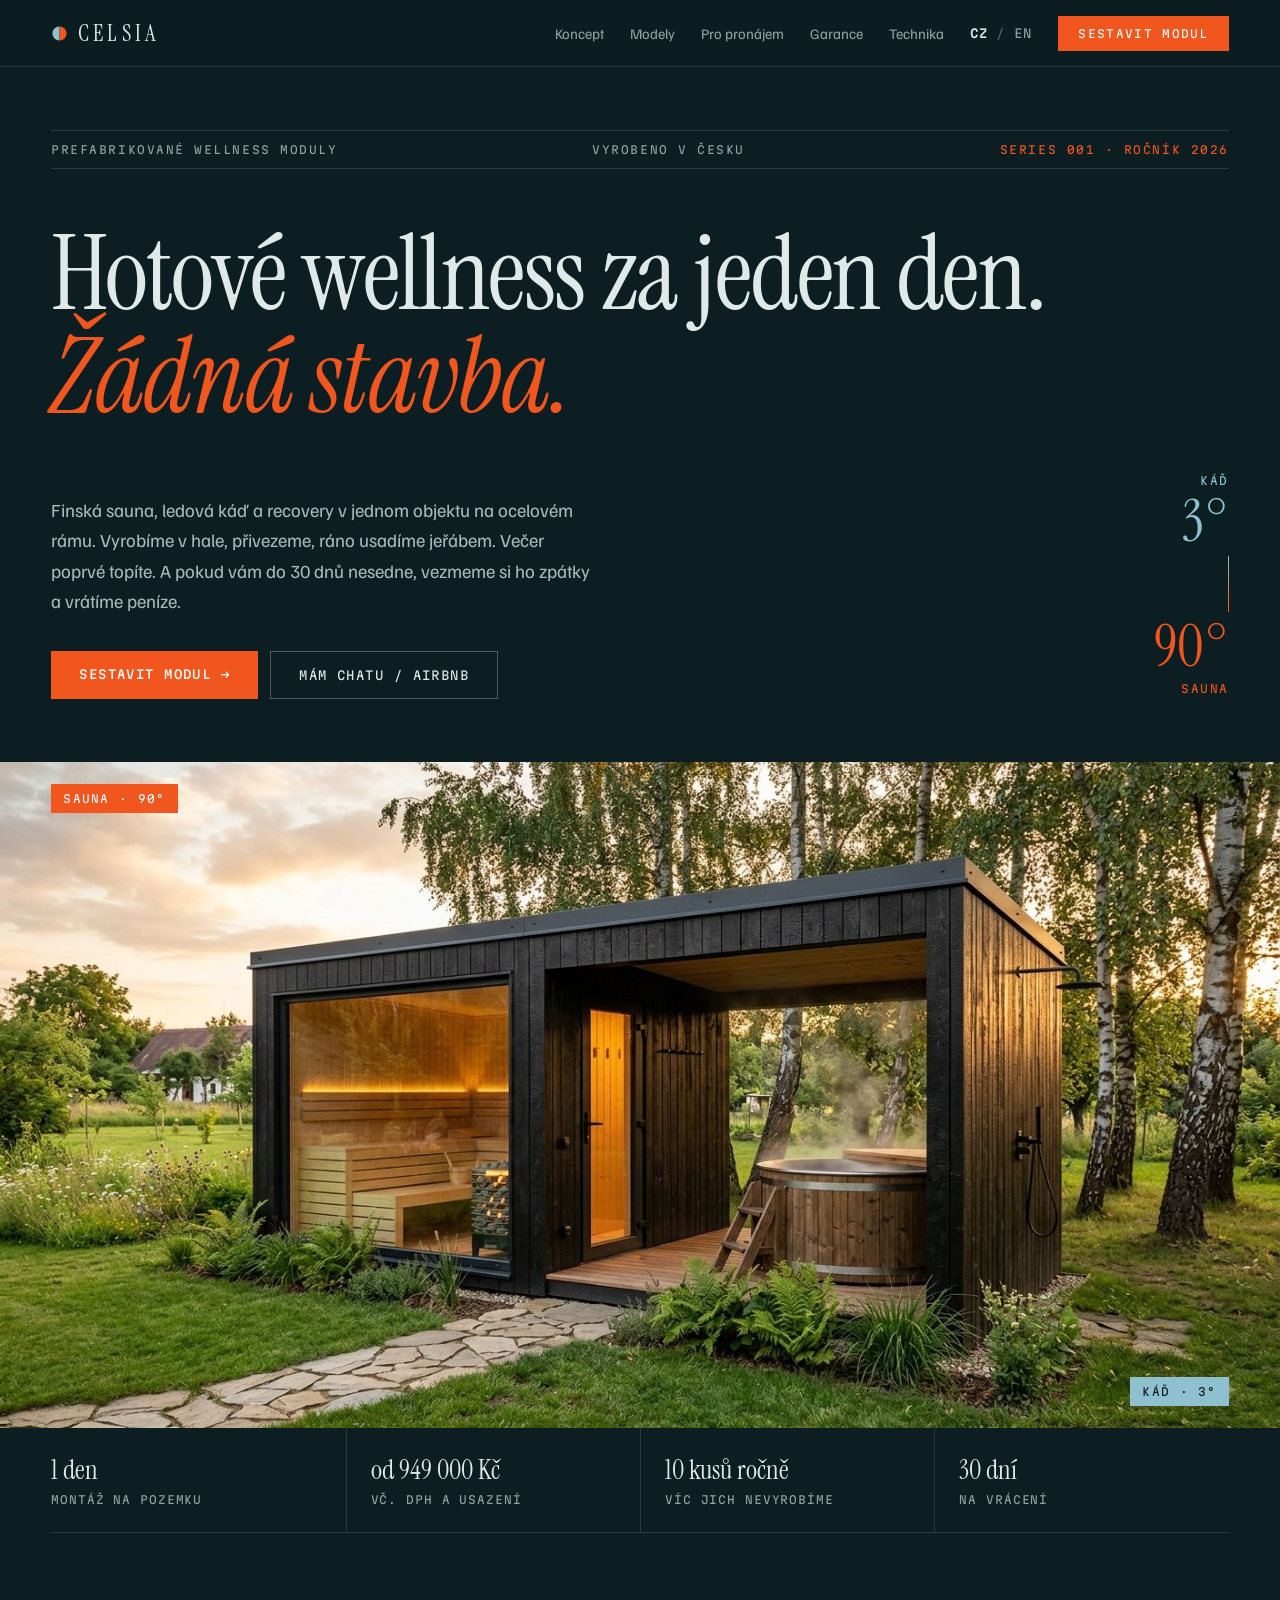
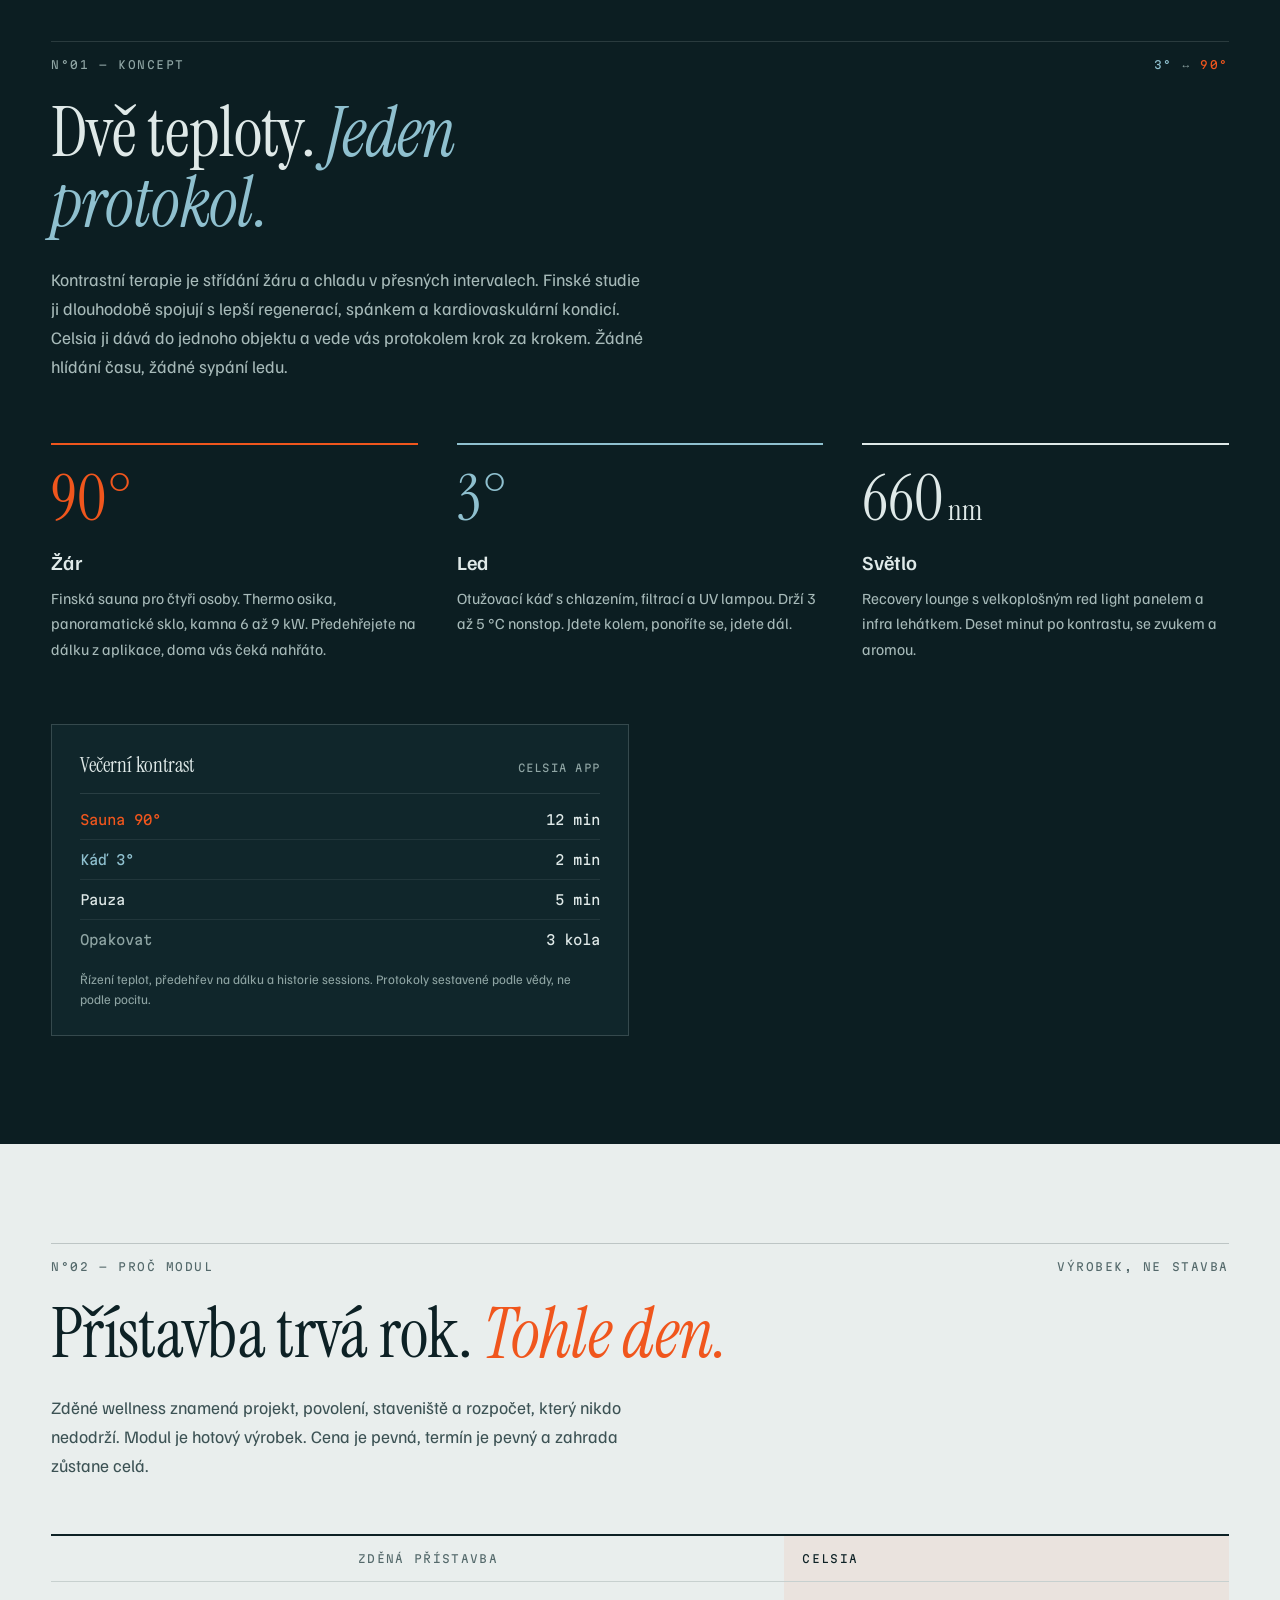
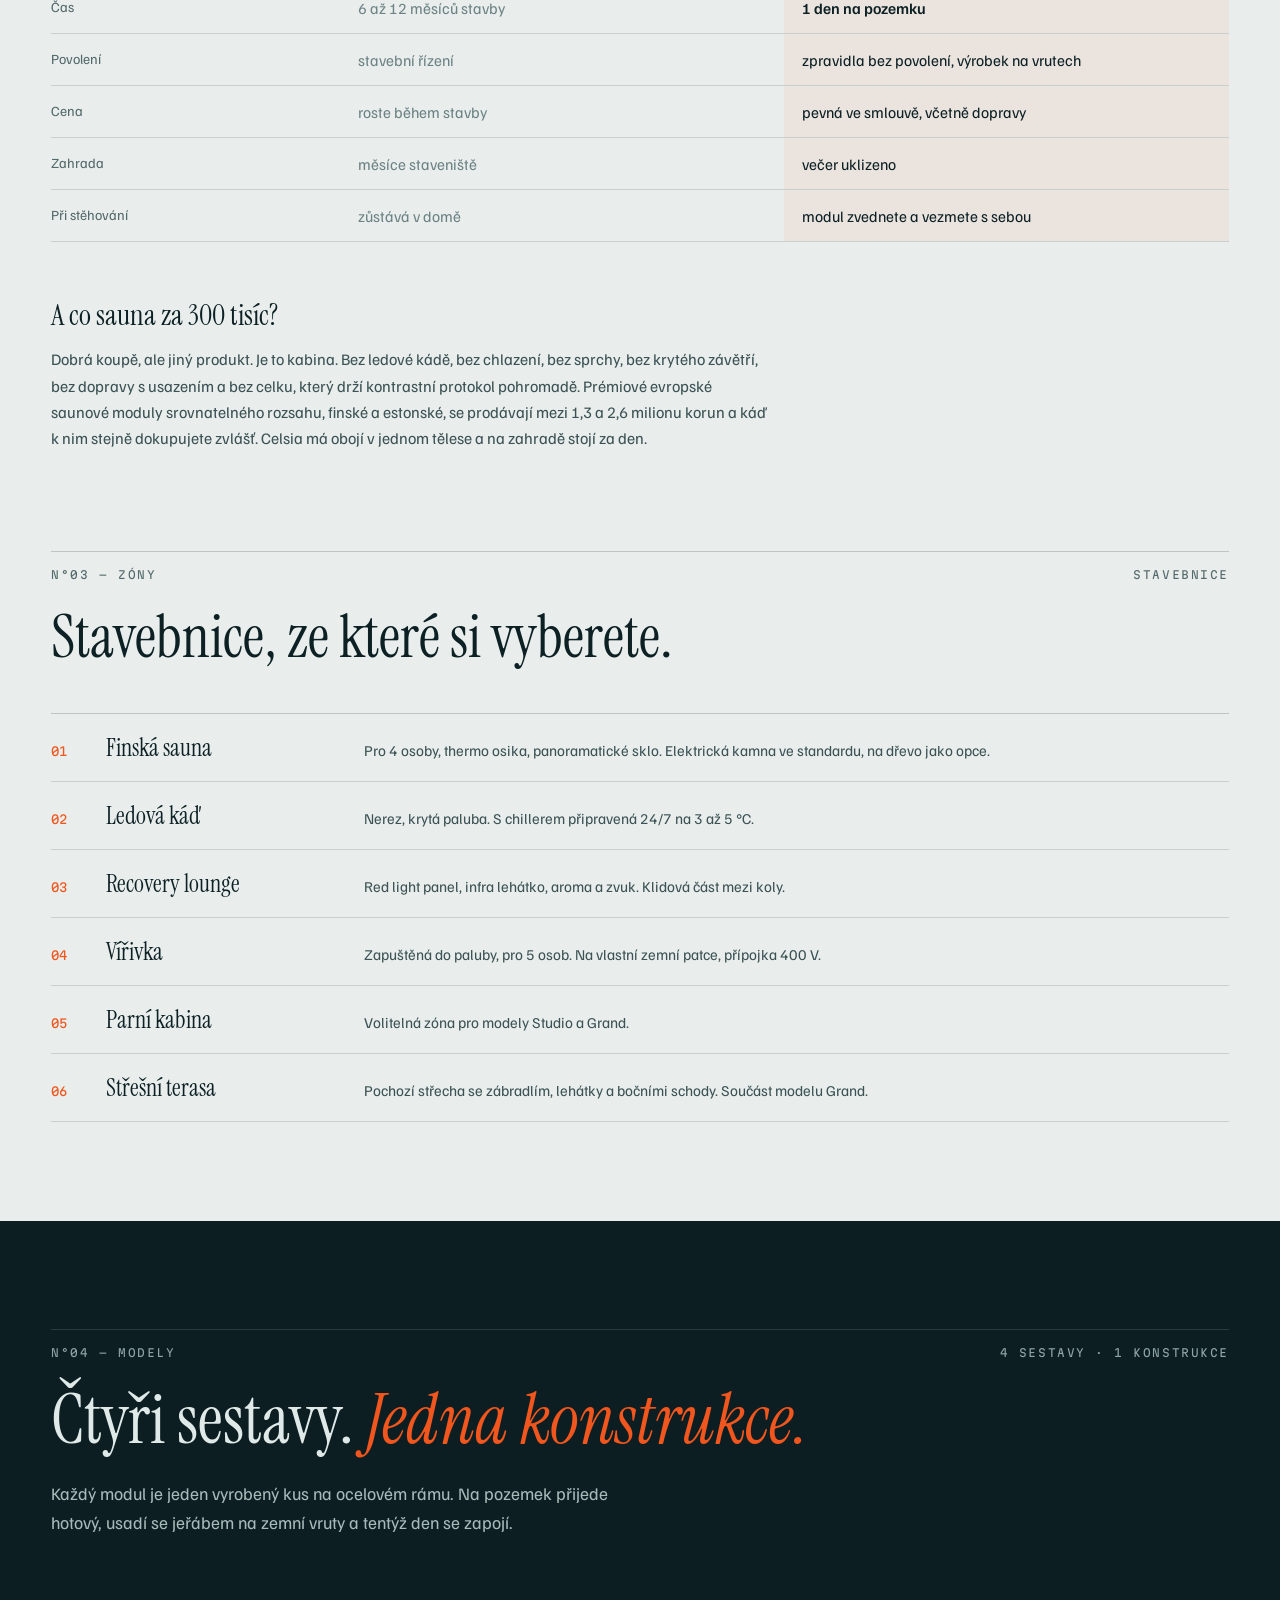
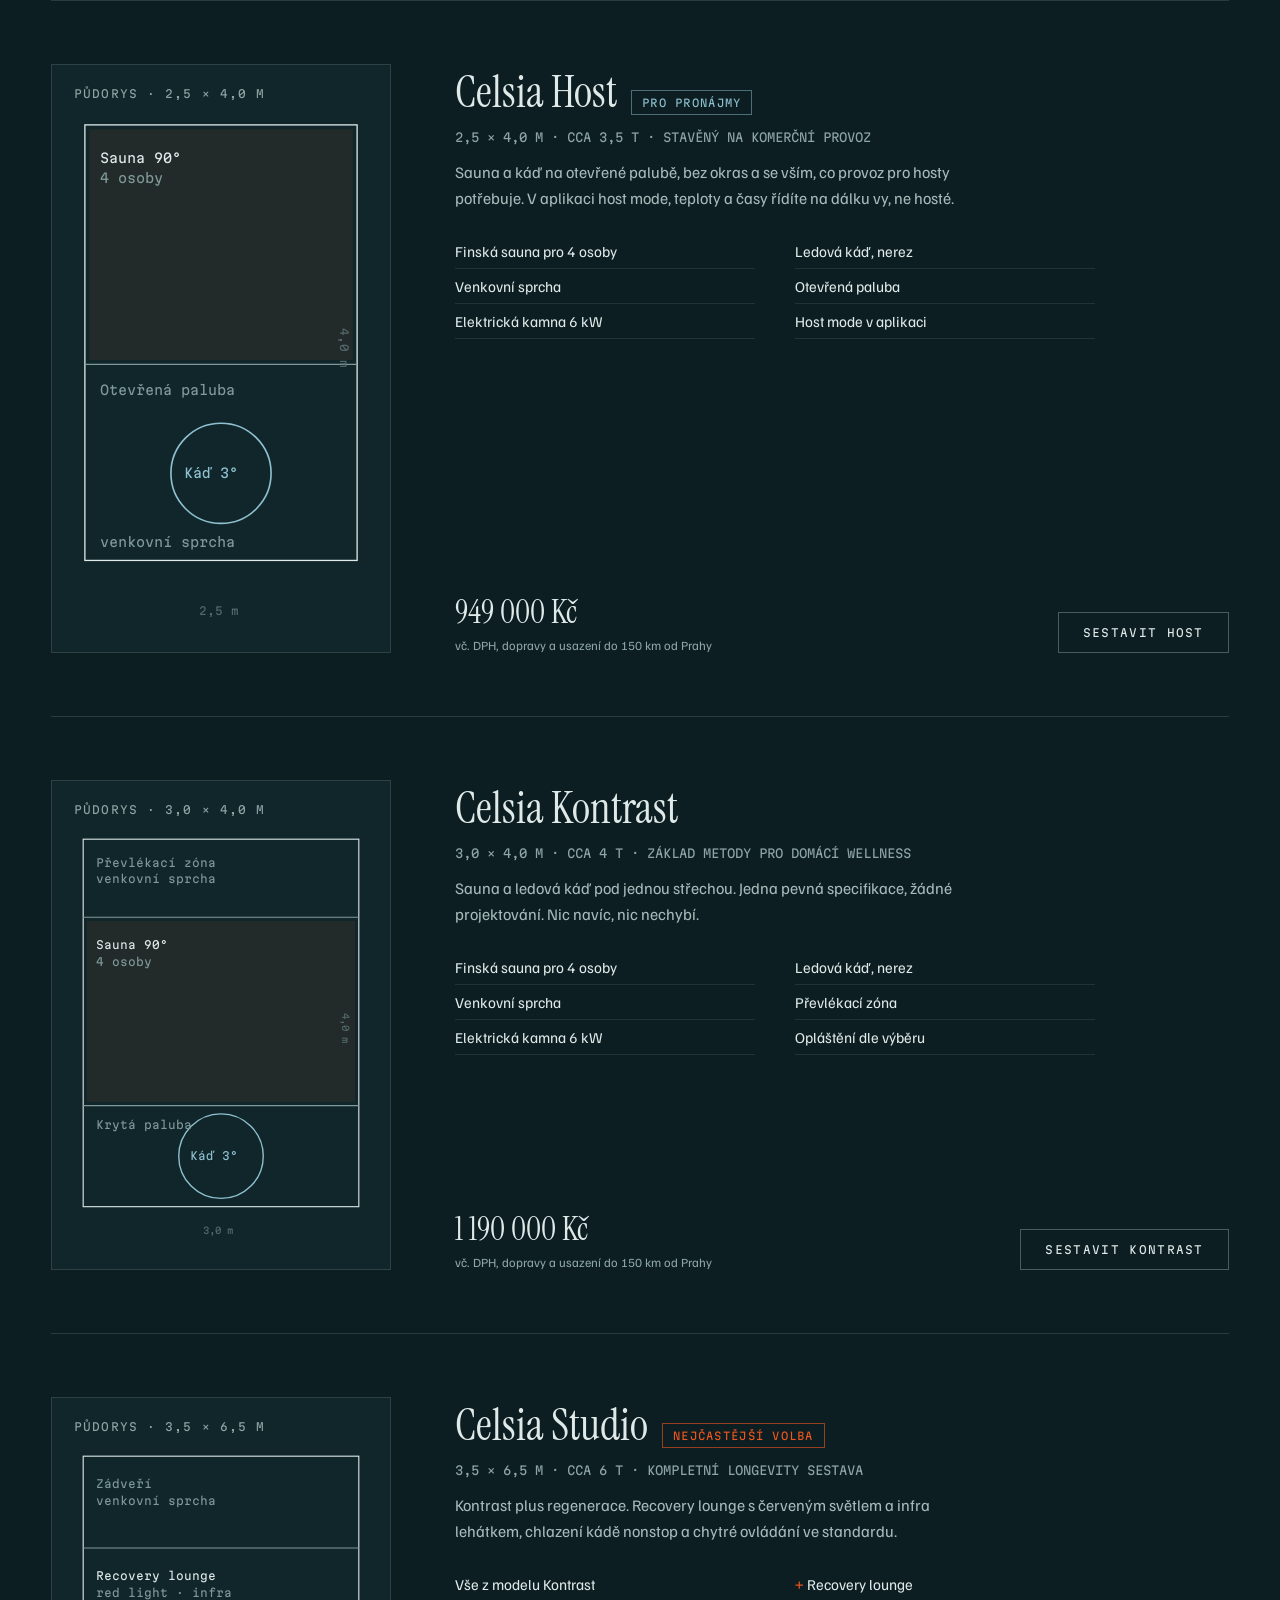
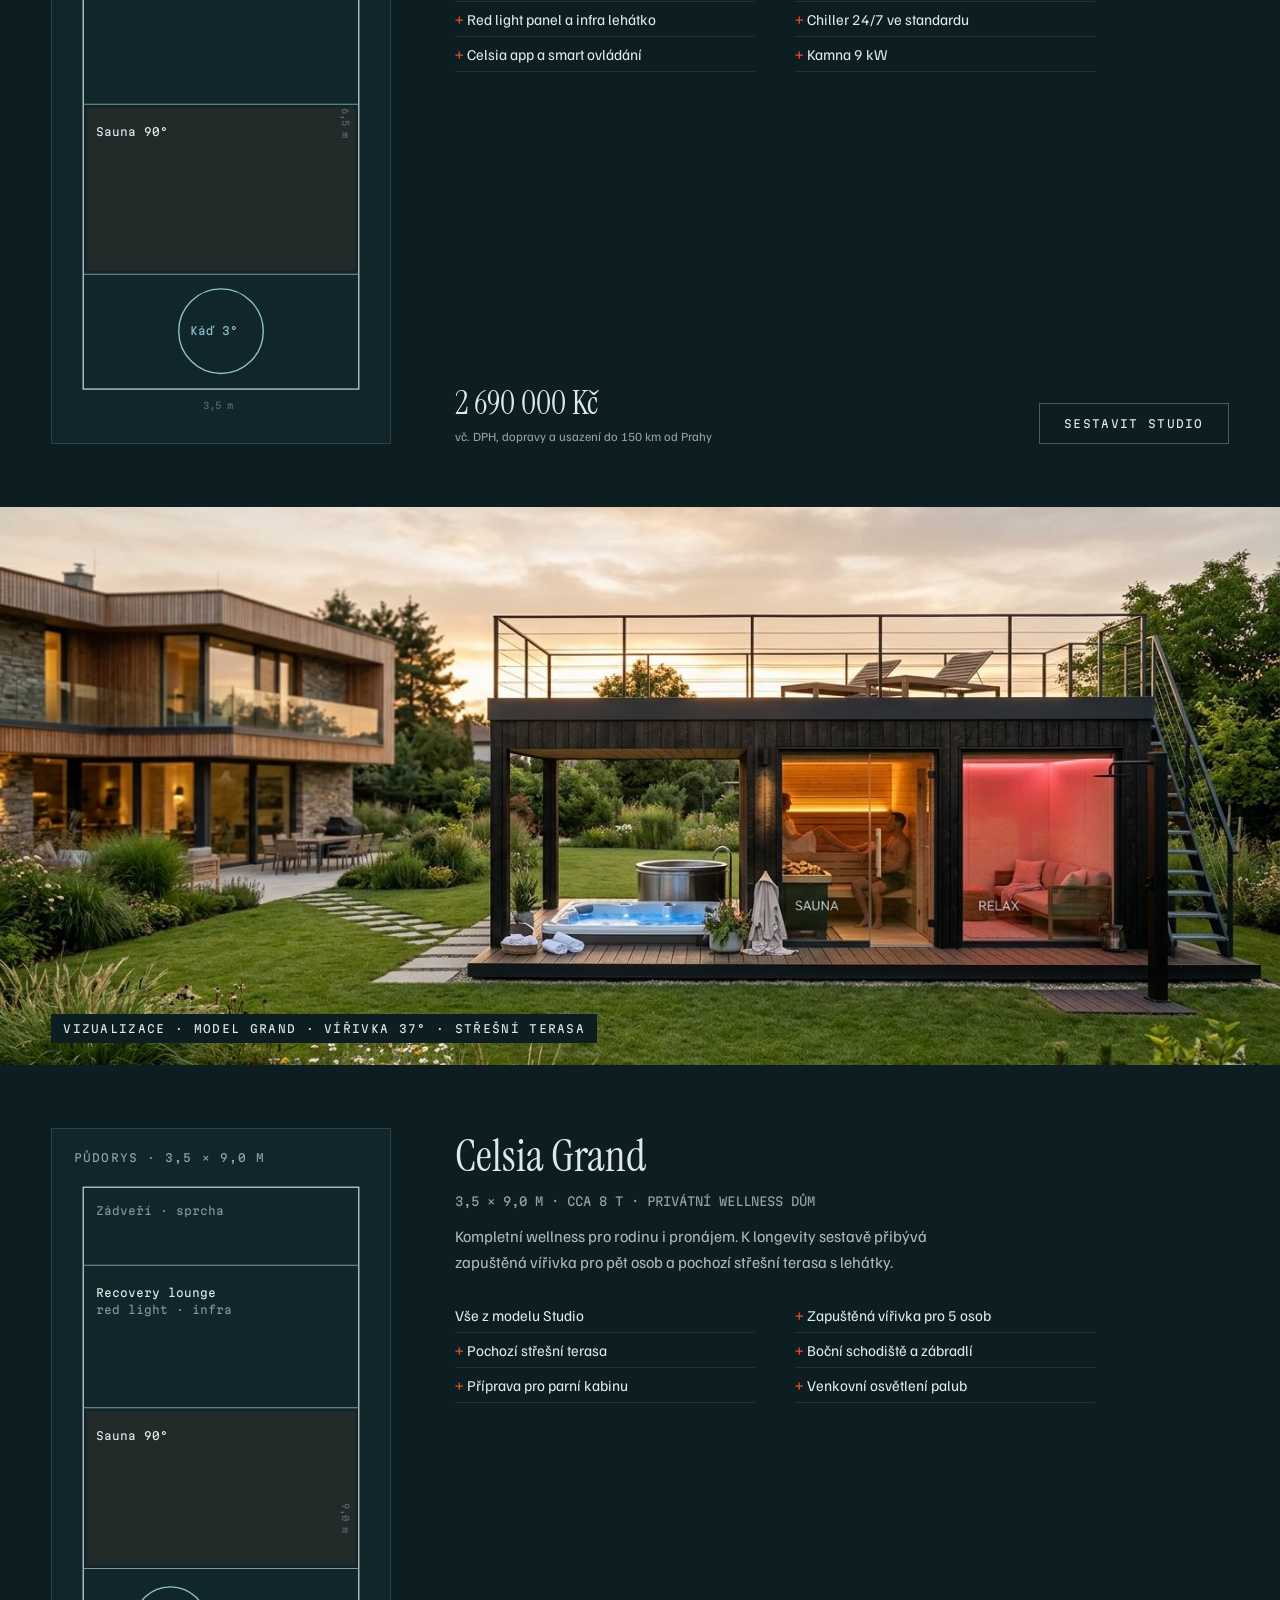
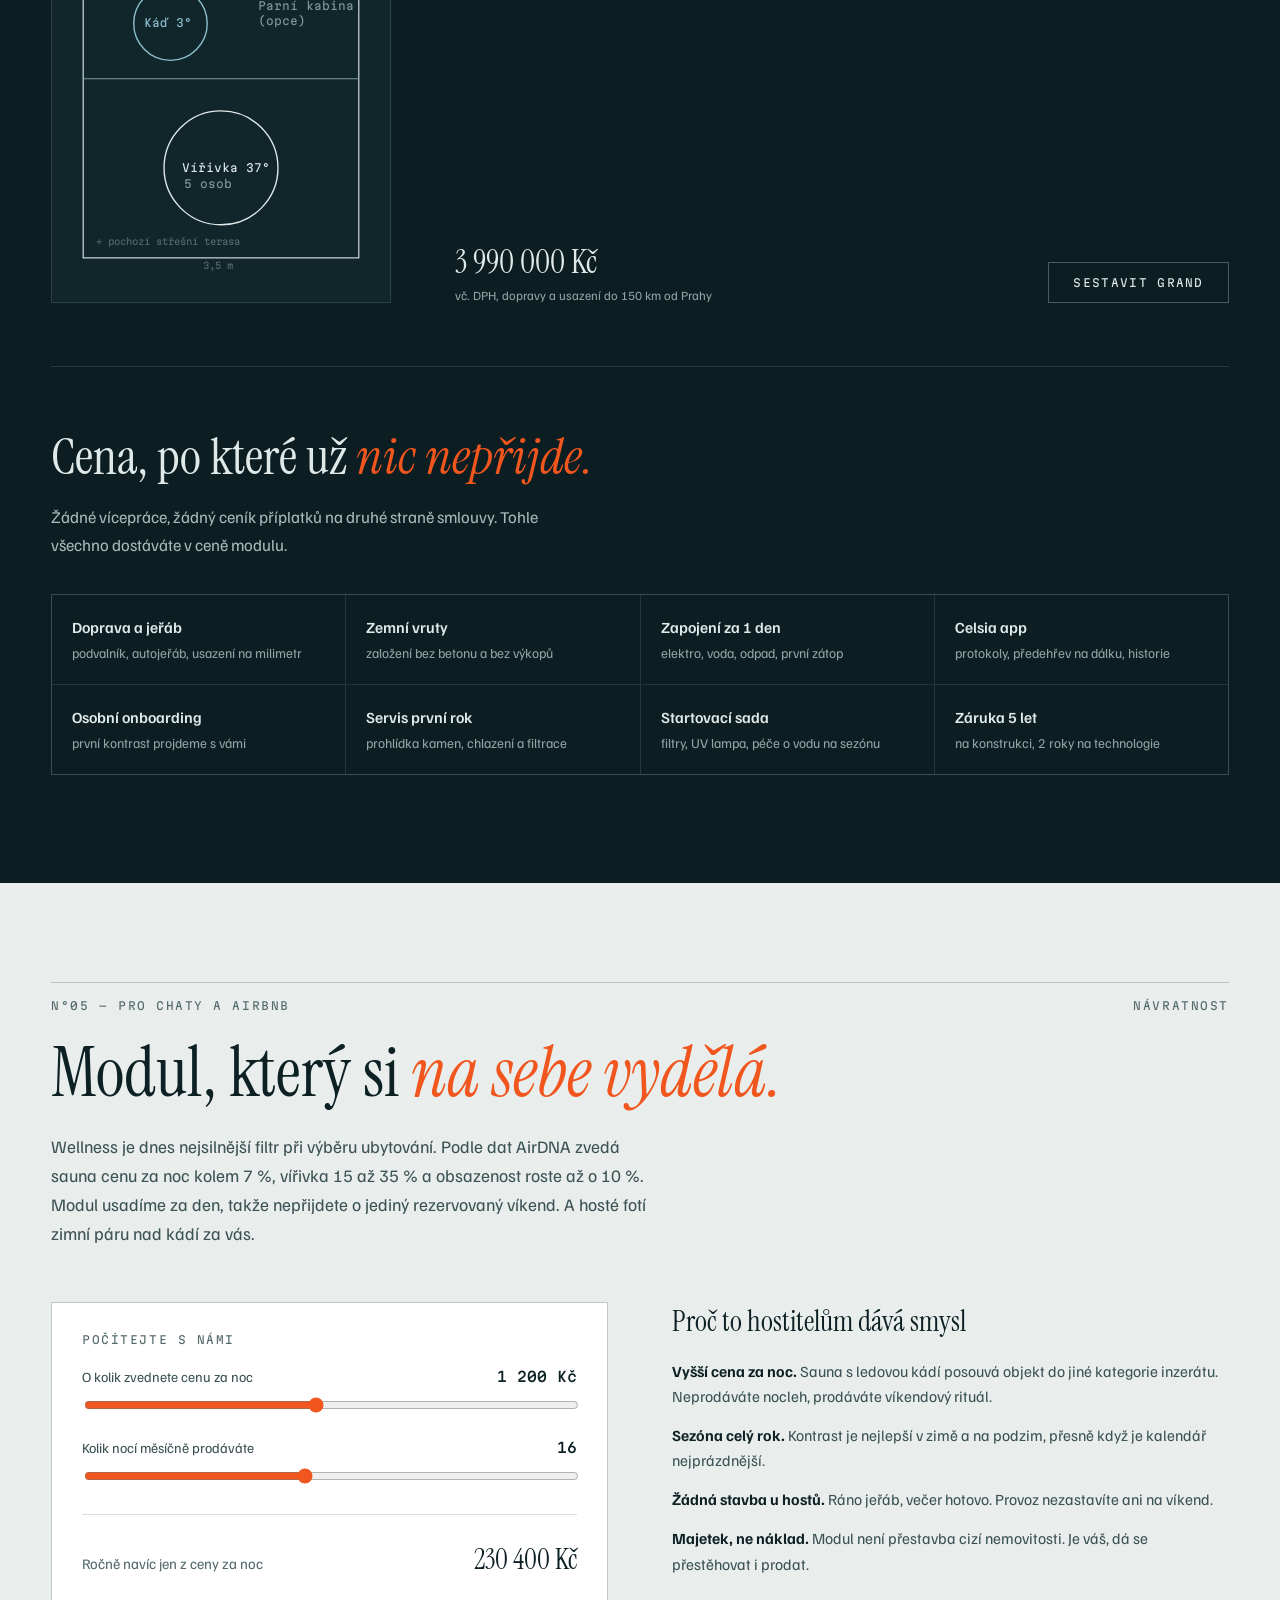
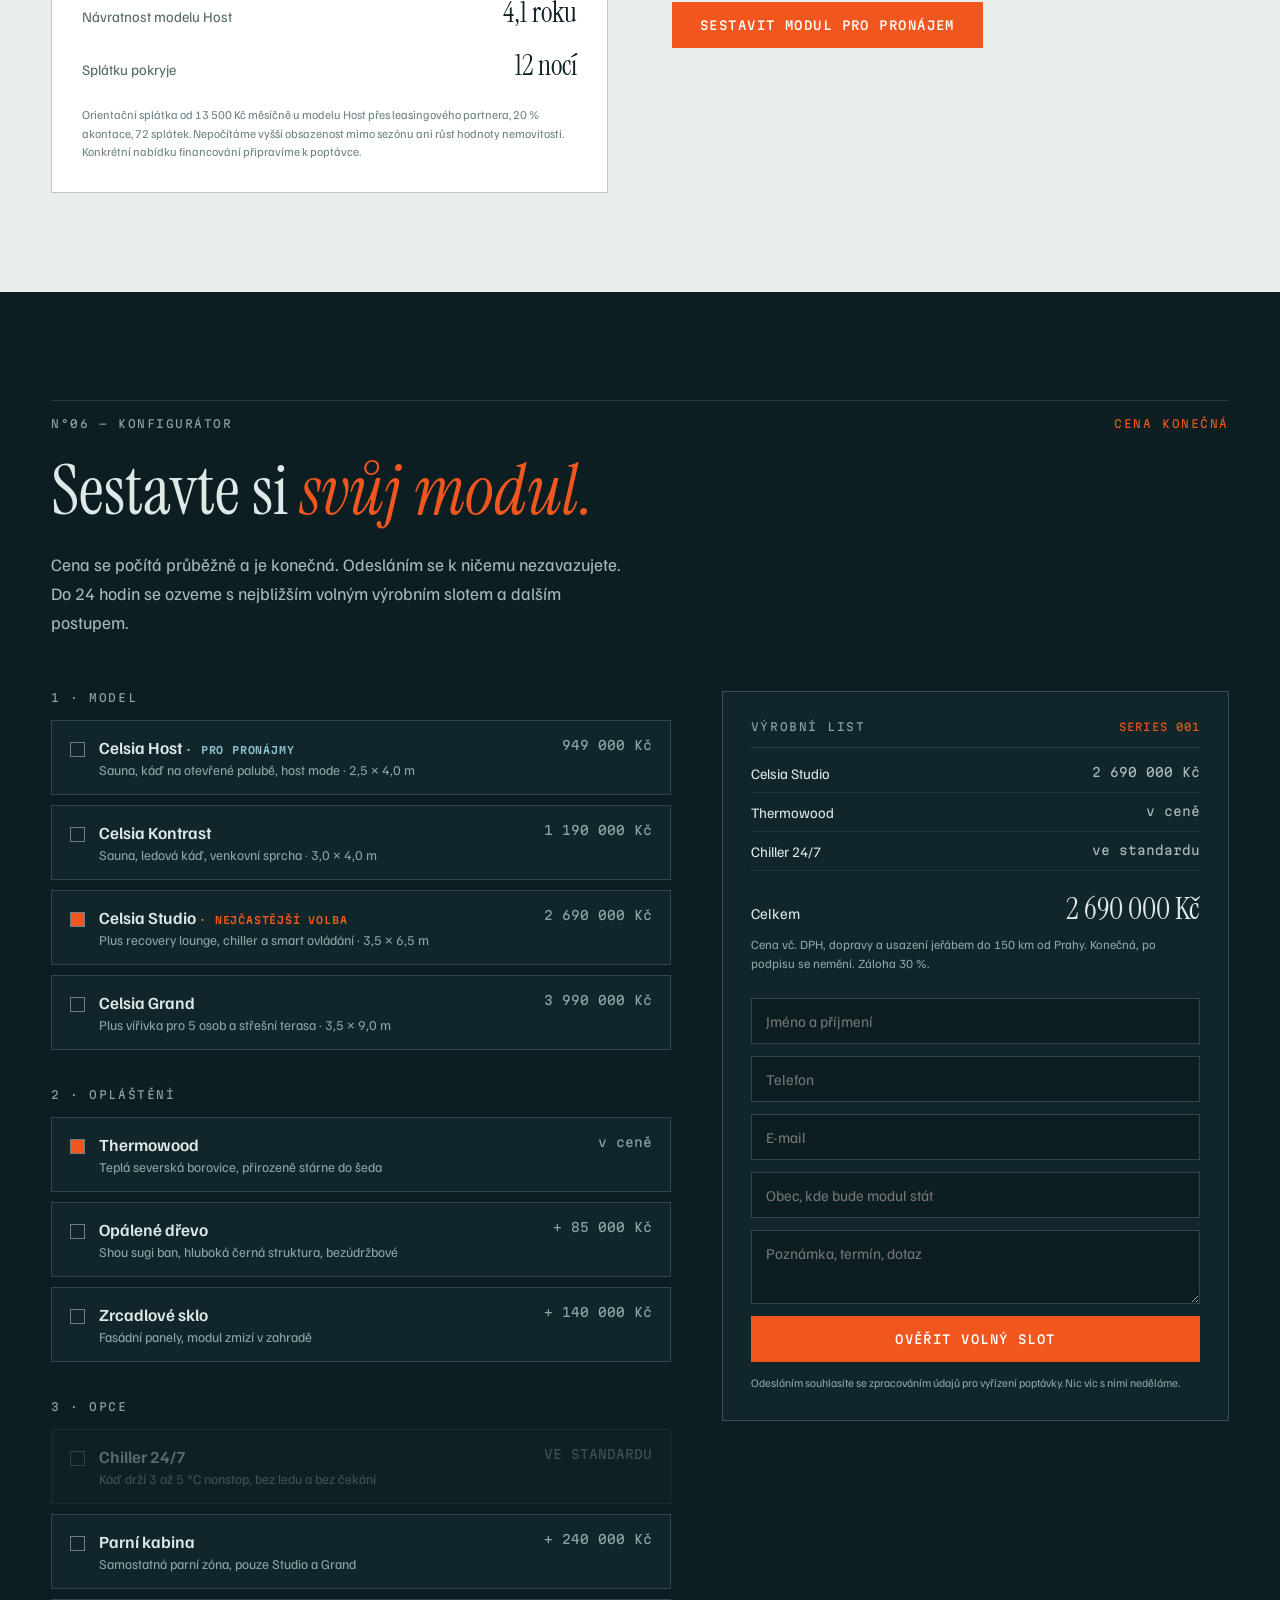
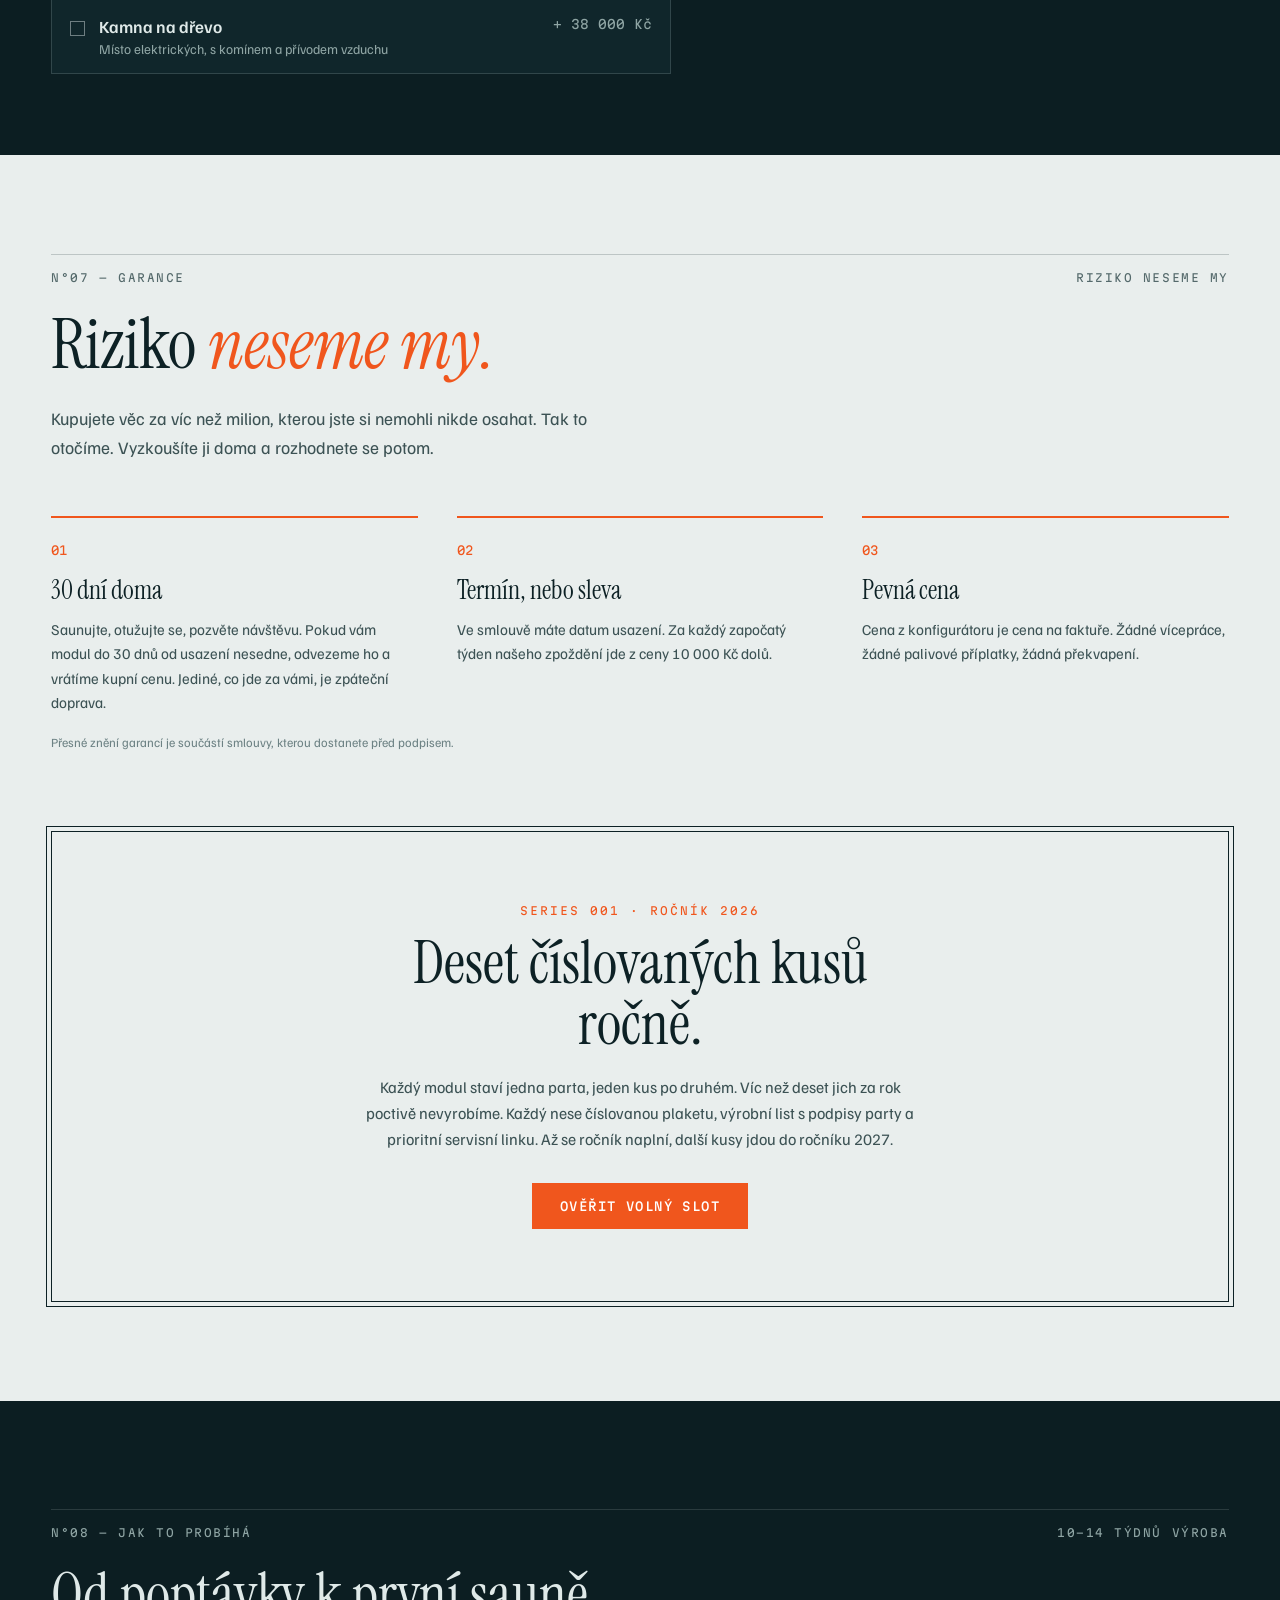
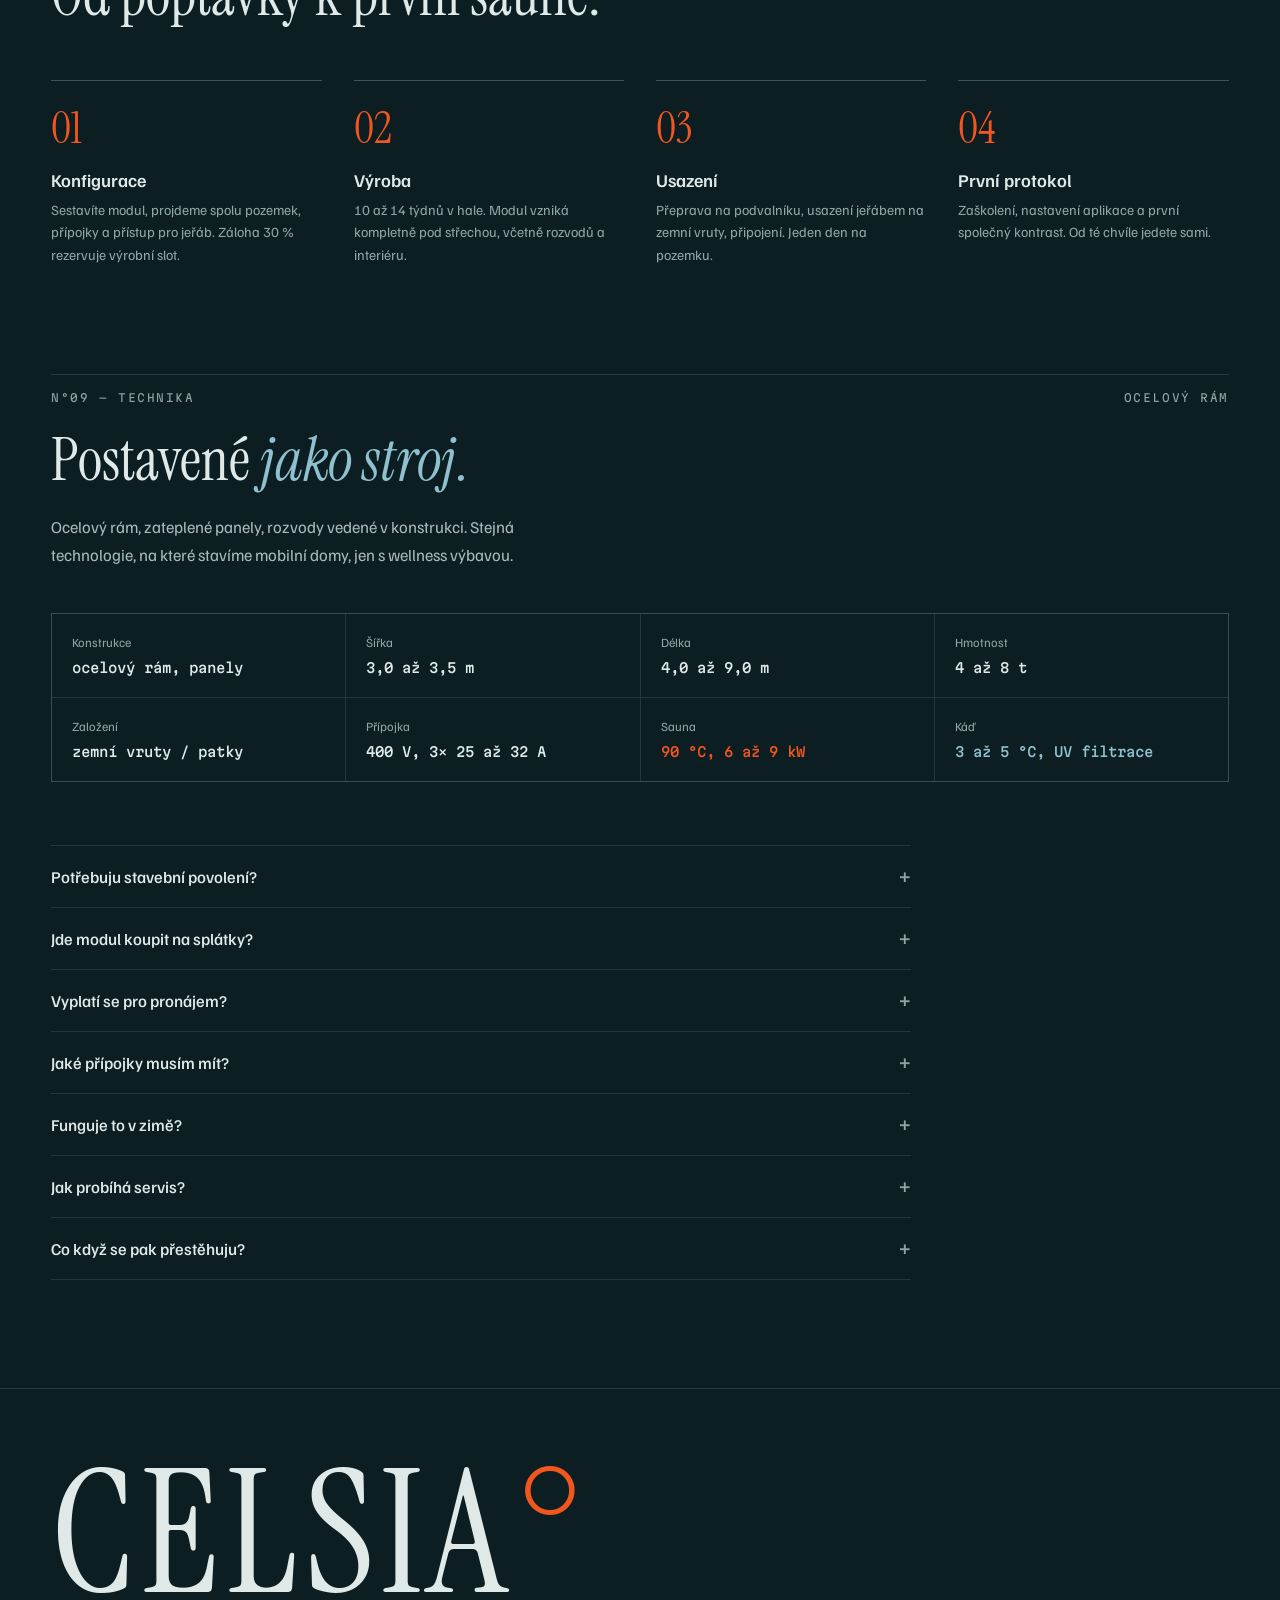
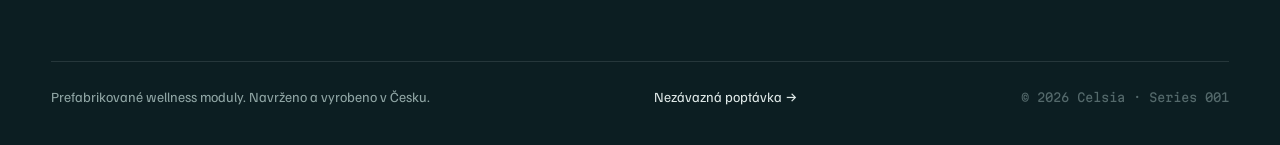
==== commit c01059de: "redesign v4: nova vizualni identita, CZ+EN, styles.css misto inline stylu, responsivita, pristupny k" ====
--- a/index.html
+++ b/index.html
@@ -1,958 +1,603 @@
-<!doctype html>
+<!DOCTYPE html>
+
 <html lang="cs">
 <head>
-<meta charset="utf-8">
-<meta name="viewport" content="width=device-width, initial-scale=1">
-<title>CELSIA° | Hotové wellness za jeden den. Sauna, ledová káď, recovery.</title>
-<meta name="description" content="Finská sauna, ledová káď a recovery v jednom hotovém objektu. Usadíme za den, od 949 000 Kč, 30 dní na vrácení. Vyrobeno v Česku, 10 kusů ročně.">
-<meta property="og:title" content="CELSIA° | Hotové wellness za jeden den">
-<meta property="og:description" content="Sauna 90°, káď 3°, usazeno jeřábem za den. 30 dní na vrácení.">
-<meta property="og:type" content="website">
-<link rel="preconnect" href="https://fonts.googleapis.com">
-<link rel="preconnect" href="https://fonts.gstatic.com" crossorigin>
-<link href="https://fonts.googleapis.com/css2?family=Fraunces:ital,opsz,wght@0,9..144,300..600;1,9..144,300..600&family=Instrument+Sans:wght@400;500;600&family=IBM+Plex+Mono:wght@400;500&display=swap" rel="stylesheet">
-<style>
-:root{
-  --uhel:#171310;
-  --uhel2:#201b16;
-  --uhel3:#282219;
-  --osika:#eae2d3;
-  --dim:#a2967f;
-  --ember:#d2622e;
-  --led:#a4c4d4;
-  --line:rgba(234,226,211,.14);
-  --line-soft:rgba(234,226,211,.08);
-  --maxw:1180px;
-  --pad:clamp(20px,5vw,64px);
-}
-*{margin:0;padding:0;box-sizing:border-box}
-html{scroll-behavior:smooth}
-@media(prefers-reduced-motion:reduce){html{scroll-behavior:auto}}
-body{
-  background:var(--uhel);
-  color:var(--osika);
-  font-family:"Instrument Sans",system-ui,sans-serif;
-  font-size:17px;line-height:1.6;
-  -webkit-font-smoothing:antialiased;
-  background-image:repeating-linear-gradient(90deg,rgba(234,226,211,.012) 0 1px,transparent 1px 7px);
-}
-::selection{background:var(--ember);color:var(--uhel)}
-img,svg{display:block;max-width:100%}
-a{color:inherit}
-.wrap{max-width:var(--maxw);margin:0 auto;padding-left:var(--pad);padding-right:var(--pad)}
-.skip{position:absolute;left:-9999px}
-.skip:focus{left:16px;top:16px;background:var(--osika);color:var(--uhel);padding:8px 14px;z-index:99}
-:focus-visible{outline:2px solid var(--led);outline-offset:3px}
+<meta charset="utf-8"/>
+<meta content="width=device-width, initial-scale=1" name="viewport"/>
+<title>CELSIA° — Hotové wellness za jeden den</title>
+<meta content="Prefabrikované wellness moduly: finská sauna, ledová káď a recovery v jednom objektu. Usazení za den, pevná cena, 30 dní na vrácení." name="description"/>
+<link href="https://fonts.googleapis.com" rel="preconnect"/>
+<link crossorigin="" href="https://fonts.gstatic.com" rel="preconnect"/>
+<link href="https://fonts.googleapis.com/css2?family=Instrument+Serif:ital@0;1&amp;family=Familjen+Grotesk:ital,wght@0,400..700;1,400..700&amp;family=Martian+Mono:wght@400;500;600&amp;display=swap" rel="stylesheet"/><link href="styles.css" rel="stylesheet"/><link href="https://davidsiwy.github.io/celsia/" rel="canonical"/><link href="https://davidsiwy.github.io/celsia/" hreflang="cs" rel="alternate"/><link href="https://davidsiwy.github.io/celsia/en.html" hreflang="en" rel="alternate"/><link href="https://davidsiwy.github.io/celsia/" hreflang="x-default" rel="alternate"/><meta content="CELSIA° — Hotové wellness za jeden den" property="og:title"/><meta content="Prefabrikované wellness moduly: finská sauna, ledová káď a recovery v jednom objektu. Usazení za den, pevná cena, 30 dní na vrácení." property="og:description"/><meta content="website" property="og:type"/><meta content="https://davidsiwy.github.io/celsia/" property="og:url"/><meta content="https://davidsiwy.github.io/celsia/img/hero-kontrast.jpg" property="og:image"/><meta content="cs_CZ" property="og:locale"/>
 
-/* type */
-.serif{font-family:"Fraunces",serif;font-weight:400;letter-spacing:-.01em}
-.mono{font-family:"IBM Plex Mono",monospace;font-size:13px;letter-spacing:.04em}
-h1,h2,h3{font-family:"Fraunces",serif;font-weight:400;line-height:1.08;letter-spacing:-.015em}
-h1{font-size:clamp(42px,7.2vw,92px)}
-h2{font-size:clamp(30px,4.4vw,54px)}
-h3{font-size:clamp(21px,2.4vw,27px)}
-em{font-style:italic;font-weight:340}
-p{color:var(--dim);max-width:58ch}
-p strong{color:var(--osika);font-weight:500}
-
-/* signature: temperature scale */
-.tscale{display:flex;align-items:center;gap:18px;margin:34px 0 8px}
-.tscale .t{font-family:"IBM Plex Mono",monospace;font-size:clamp(20px,2.6vw,30px)}
-.t3{color:var(--led)}
-.t90{color:var(--ember)}
-.tscale .rule{flex:1;height:1px;background:var(--line-soft);position:relative;overflow:hidden}
-.tscale .rule i{position:absolute;inset:0;background:linear-gradient(90deg,var(--led),var(--ember));transform:scaleX(0);transform-origin:left;transition:transform 1.6s cubic-bezier(.2,.7,.2,1) .5s}
-.loaded .tscale .rule i{transform:scaleX(1)}
-.grad-rule{width:56px;height:2px;background:linear-gradient(90deg,var(--led),var(--ember));margin-top:14px}
-.eyebrow{font-family:"IBM Plex Mono",monospace;font-size:12px;letter-spacing:.16em;text-transform:uppercase;color:var(--dim)}
-.badge{display:inline-block;font-family:"IBM Plex Mono",monospace;font-size:11px;letter-spacing:.1em;text-transform:uppercase;color:var(--ember);border:1px solid var(--ember);padding:4px 10px;border-radius:999px;vertical-align:middle}
-
-/* nav */
-.nav{position:sticky;top:0;z-index:50;background:rgba(23,19,16,.82);backdrop-filter:blur(12px);border-bottom:1px solid var(--line-soft)}
-.nav .wrap{display:flex;align-items:center;justify-content:space-between;height:64px}
-.logo{font-family:"Fraunces",serif;font-size:21px;letter-spacing:.22em;text-decoration:none;font-weight:500}
-.logo sup{color:var(--ember);font-size:.72em;letter-spacing:0}
-.nav nav{display:flex;gap:28px;align-items:center}
-.nav nav a{text-decoration:none;font-size:14.5px;color:var(--dim)}
-.nav nav a:hover{color:var(--osika)}
-.nav .cta{color:var(--uhel);background:var(--osika);padding:9px 18px;border-radius:999px;font-weight:500}
-.nav .cta:hover{background:#fff}
-@media(max-width:840px){.nav nav a:not(.cta){display:none}}
-
-/* hero */
-.hero{padding:clamp(72px,12vh,140px) 0 0}
-.hero h1{max-width:13ch}
-.hero .sub{margin-top:26px;font-size:clamp(17px,1.6vw,19px)}
-.hero .ctas{display:flex;gap:14px;margin:38px 0 64px;flex-wrap:wrap}
-.btn{display:inline-block;text-decoration:none;font-weight:500;font-size:15.5px;padding:14px 26px;border-radius:999px;border:1px solid var(--line);transition:.2s}
-.btn.primary{background:var(--ember);border-color:var(--ember);color:#fff}
-.btn.primary:hover{background:#e0713c}
-.btn.ghost:hover{border-color:var(--osika)}
-.facts{border-top:1px solid var(--line-soft);border-bottom:1px solid var(--line-soft);display:grid;grid-template-columns:repeat(4,1fr)}
-.facts div{padding:20px 8px;border-left:1px solid var(--line-soft)}
-.facts div:first-child{border-left:0}
-.facts b{display:block;font-family:"Fraunces",serif;font-weight:400;font-size:clamp(19px,2vw,24px)}
-.facts span{font-size:13px;color:var(--dim)}
-@media(max-width:700px){.facts{grid-template-columns:1fr 1fr}.facts div:nth-child(3){border-left:0}}
-
-/* fotky */
-.photoblock{margin-top:clamp(40px,6vh,64px);border:1px solid var(--line-soft)}
-.photoblock img{width:100%;height:clamp(260px,46vw,520px);object-fit:cover;display:block}
-.photoblock figcaption{padding:14px 20px;font-family:"IBM Plex Mono",monospace;font-size:12.5px;color:var(--dim);border-top:1px solid var(--line-soft)}
-
-/* sections */
-section{padding:clamp(72px,11vh,130px) 0}
-.head{margin-bottom:clamp(36px,5vh,56px)}
-.head p{margin-top:18px}
-
-/* koncept */
-.triad{display:grid;grid-template-columns:repeat(3,1fr);gap:1px;background:var(--line-soft);border:1px solid var(--line-soft);margin-top:48px}
-.triad article{background:var(--uhel);padding:30px 26px}
-.triad .mono{display:block;font-size:26px;margin-bottom:14px}
-.triad h3{margin-bottom:10px}
-.triad p{font-size:15.5px}
-@media(max-width:820px){.triad{grid-template-columns:1fr}}
-.protocol{margin-top:56px;border:1px solid var(--line);background:var(--uhel2);max-width:520px;padding:26px 28px}
-.protocol .ph{display:flex;justify-content:space-between;align-items:baseline;border-bottom:1px solid var(--line-soft);padding-bottom:14px;margin-bottom:8px}
-.protocol .row{display:flex;justify-content:space-between;padding:11px 0;border-bottom:1px solid var(--line-soft);font-family:"IBM Plex Mono",monospace;font-size:14px}
-.protocol .row:last-child{border-bottom:0}
-.protocol .cold{color:var(--led)}
-.protocol .hot{color:var(--ember)}
-.protocol .note{font-size:12.5px;color:var(--dim);margin-top:10px}
-
-/* srovnání */
-.cmp{border:1px solid var(--line);margin-top:8px}
-.cmp .crow{display:grid;grid-template-columns:.7fr 1fr 1fr;border-top:1px solid var(--line-soft)}
-.cmp .crow:first-child{border-top:0;background:var(--uhel2)}
-.cmp .crow > div{padding:16px 18px;font-size:15px}
-.cmp .crow > div:first-child{color:var(--dim);font-size:13.5px}
-.cmp .crow > div:nth-child(2){color:#877c68;border-left:1px solid var(--line-soft)}
-.cmp .crow > div:nth-child(3){border-left:1px solid var(--line-soft)}
-.cmp .chead{font-family:"IBM Plex Mono",monospace;font-size:12px;letter-spacing:.1em;text-transform:uppercase}
-.cmp .win{color:var(--osika)}
-@media(max-width:640px){.cmp .crow{grid-template-columns:1fr}.cmp .crow > div{border-left:0!important;padding:10px 18px}.cmp .crow > div:first-child{padding-top:16px}.cmp .crow > div:nth-child(3){padding-bottom:16px}}
-
-/* zóny */
-.zones{display:grid;grid-template-columns:repeat(3,1fr);gap:1px;background:var(--line-soft);border:1px solid var(--line-soft)}
-.zones div{background:var(--uhel);padding:24px 22px}
-.zones h3{font-size:19px;margin-bottom:8px}
-.zones p{font-size:14.5px}
-.zones .mono{color:var(--dim);display:block;margin-bottom:12px}
-@media(max-width:820px){.zones{grid-template-columns:1fr 1fr}}
-@media(max-width:540px){.zones{grid-template-columns:1fr}}
-
-/* modely */
-#modely{background:var(--uhel2)}
-.model{display:grid;grid-template-columns:minmax(260px,380px) 1fr;gap:clamp(28px,5vw,72px);padding:clamp(40px,6vh,64px) 0;border-top:1px solid var(--line)}
-.model:last-of-type{border-bottom:1px solid var(--line)}
-.model .plan{background:var(--uhel);border:1px solid var(--line-soft);padding:22px}
-.model .plan .mono{color:var(--dim);margin-bottom:14px;display:block}
-.model h3{font-size:clamp(26px,3vw,36px)}
-.model .dim{margin:6px 0 16px;color:var(--dim);font-size:14px}
-.model ul{list-style:none;margin:18px 0 26px;columns:2;column-gap:40px}
-.model li{padding:7px 0;border-bottom:1px solid var(--line-soft);font-size:15px;break-inside:avoid}
-.model li.plus{color:var(--osika)}
-.model li.plus::before{content:"+ ";color:var(--ember)}
-.price{font-family:"Fraunces",serif;font-size:clamp(24px,2.6vw,32px)}
-.price small{font-family:"Instrument Sans";font-size:13px;color:var(--dim);display:block;margin-top:4px}
-.model .foot{display:flex;align-items:flex-end;justify-content:space-between;gap:20px;flex-wrap:wrap}
-@media(max-width:860px){.model{grid-template-columns:1fr}.model ul{columns:1}}
-
-/* v ceně */
-.stack{display:grid;grid-template-columns:repeat(4,1fr);gap:1px;background:var(--line-soft);border:1px solid var(--line-soft)}
-.stack div{background:var(--uhel);padding:22px 20px}
-.stack b{display:block;font-weight:500;font-size:15.5px;margin-bottom:5px}
-.stack span{font-size:13.5px;color:var(--dim)}
-@media(max-width:900px){.stack{grid-template-columns:1fr 1fr}}
-@media(max-width:520px){.stack{grid-template-columns:1fr}}
-
-/* pronájem */
-#pronajem{background:var(--uhel3);border-top:1px solid var(--line);border-bottom:1px solid var(--line)}
-.rent{display:grid;grid-template-columns:1fr 1fr;gap:clamp(28px,5vw,72px);align-items:start}
-@media(max-width:880px){.rent{grid-template-columns:1fr}}
-.calc{border:1px solid var(--line);background:var(--uhel2);padding:28px}
-.calc .crange{margin:22px 0 6px}
-.calc label{display:flex;justify-content:space-between;font-size:14px;color:var(--dim);margin-bottom:10px}
-.calc label output{font-family:"IBM Plex Mono",monospace;color:var(--osika)}
-.calc input[type=range]{width:100%;accent-color:var(--ember)}
-.calc .res{border-top:1px solid var(--line-soft);margin-top:24px;padding-top:20px}
-.calc .res .row{display:flex;justify-content:space-between;align-items:baseline;padding:8px 0;gap:16px}
-.calc .res .row span{font-size:14.5px;color:var(--dim)}
-.calc .res .row b{font-family:"Fraunces",serif;font-weight:400;font-size:clamp(20px,2.2vw,26px);white-space:nowrap}
-.calc .fine{font-size:12px;color:#6f6656;margin-top:14px;line-height:1.5}
-
-/* konfigurátor */
-.config{display:grid;grid-template-columns:1.15fr .85fr;gap:clamp(28px,4vw,64px);align-items:start}
-@media(max-width:920px){.config{grid-template-columns:1fr}}
-.fgroup{margin-bottom:38px}
-.fgroup .eyebrow{display:block;margin-bottom:16px}
-.choice{display:block;border:1px solid var(--line);padding:16px 18px;margin-bottom:10px;cursor:pointer;transition:.15s;background:var(--uhel);position:relative}
-.choice:hover{border-color:var(--dim)}
-.choice.on{border-color:var(--ember);background:var(--uhel2)}
-.choice input{position:absolute;opacity:0}
-.choice .top{display:flex;justify-content:space-between;gap:14px;align-items:baseline}
-.choice .nm{font-weight:500}
-.choice .pr{font-family:"IBM Plex Mono",monospace;font-size:13.5px;color:var(--dim);white-space:nowrap}
-.choice .ds{font-size:13.5px;color:var(--dim);margin-top:3px}
-.choice.disabled{opacity:.38;pointer-events:none}
-.choice .tag{font-family:"IBM Plex Mono",monospace;font-size:11px;letter-spacing:.08em;color:var(--led)}
-.choice .fav{font-family:"IBM Plex Mono",monospace;font-size:10.5px;letter-spacing:.08em;color:var(--ember)}
-.summary{position:sticky;top:88px;border:1px solid var(--line);background:var(--uhel2);padding:28px}
-.summary .row{display:flex;justify-content:space-between;gap:16px;padding:10px 0;border-bottom:1px solid var(--line-soft);font-size:14.5px}
-.summary .row span:last-child{font-family:"IBM Plex Mono",monospace;font-size:13px;white-space:nowrap}
-.summary .total{display:flex;justify-content:space-between;align-items:baseline;padding-top:18px}
-.summary .total b{font-family:"Fraunces",serif;font-weight:400;font-size:clamp(24px,2.4vw,30px)}
-.summary .vat{font-size:12.5px;color:var(--dim);margin-top:6px}
-.summary form{margin-top:26px;display:grid;gap:12px}
-.summary input,.summary textarea{width:100%;background:var(--uhel);border:1px solid var(--line);color:var(--osika);padding:12px 14px;font:inherit;font-size:15px}
-.summary textarea{min-height:74px;resize:vertical}
-.summary input::placeholder,.summary textarea::placeholder{color:#6f6656}
-.summary button{background:var(--osika);color:var(--uhel);border:0;padding:15px;font:inherit;font-weight:600;cursor:pointer;border-radius:999px}
-.summary button:hover{background:#fff}
-.summary .legal{font-size:11.5px;color:#6f6656;line-height:1.5}
-
-/* garance */
-.gcards{display:grid;grid-template-columns:repeat(3,1fr);gap:1px;background:var(--line-soft);border:1px solid var(--line-soft)}
-.gcards div{background:var(--uhel);padding:30px 26px}
-.gcards .mono{display:block;color:var(--ember);margin-bottom:14px}
-.gcards h3{margin-bottom:10px}
-.gcards p{font-size:15px}
-@media(max-width:820px){.gcards{grid-template-columns:1fr}}
-.gfine{font-size:12.5px;color:#6f6656;margin-top:18px}
-
-/* series */
-#series{background:linear-gradient(180deg,var(--uhel2),var(--uhel))}
-#series .inner{border:1px solid var(--line);padding:clamp(36px,6vw,72px);text-align:center}
-#series .mono{color:var(--ember)}
-#series h2{margin:14px auto 18px;max-width:18ch}
-#series p{margin:0 auto}
-
-/* proces */
-.steps{display:grid;grid-template-columns:repeat(4,1fr);gap:1px;background:var(--line-soft);border:1px solid var(--line-soft)}
-.steps div{background:var(--uhel);padding:26px 22px}
-.steps .mono{color:var(--ember);display:block;margin-bottom:14px}
-.steps h3{font-size:18px;margin-bottom:8px}
-.steps p{font-size:14px}
-@media(max-width:820px){.steps{grid-template-columns:1fr 1fr}}
-@media(max-width:520px){.steps{grid-template-columns:1fr}}
-
-/* technika */
-.specs{display:grid;grid-template-columns:repeat(4,1fr);gap:1px;background:var(--line-soft);border:1px solid var(--line-soft);margin-bottom:64px}
-.specs div{background:var(--uhel);padding:20px}
-.specs span{display:block;font-size:12.5px;color:var(--dim);margin-bottom:6px}
-.specs b{font-family:"IBM Plex Mono",monospace;font-weight:500;font-size:14.5px}
-@media(max-width:820px){.specs{grid-template-columns:1fr 1fr}}
-details{border-top:1px solid var(--line-soft)}
-details:last-of-type{border-bottom:1px solid var(--line-soft)}
-summary{cursor:pointer;padding:20px 0;font-weight:500;list-style:none;display:flex;justify-content:space-between;gap:20px}
-summary::-webkit-details-marker{display:none}
-summary::after{content:"+";font-family:"IBM Plex Mono";color:var(--dim)}
-details[open] summary::after{content:"−"}
-details p{padding-bottom:20px;font-size:15px}
-
-/* footer */
-footer{border-top:1px solid var(--line-soft);padding:56px 0 40px}
-footer .wrap{display:flex;justify-content:space-between;gap:24px;flex-wrap:wrap;align-items:baseline}
-footer p{font-size:13.5px}
-
-/* reveal */
-.rv{opacity:0;transform:translateY(18px);transition:opacity .7s ease,transform .7s ease}
-.rv.in{opacity:1;transform:none}
-@media(prefers-reduced-motion:reduce){.rv{opacity:1;transform:none;transition:none}.tscale .rule i{transition:none;transform:scaleX(1)}}
-</style>
 </head>
 <body>
-<a class="skip" href="#konfigurator">Přeskočit na konfigurátor</a>
-
-<header class="nav">
-  <div class="wrap">
-    <a class="logo" href="#top">CELSIA<sup>°</sup></a>
-    <nav>
-      <a href="#koncept">Koncept</a>
-      <a href="#modely">Modely</a>
-      <a href="#pronajem">Pro pronájem</a>
-      <a href="#garance">Garance</a>
-      <a class="cta" href="#konfigurator">Sestavit modul</a>
-    </nav>
-  </div>
+<div>
+<header class="c1">
+<div class="c2">
+<a class="c3" href="#top">
+<svg aria-hidden="true" height="17" viewbox="0 0 24 24" width="17"><path d="M12 2a10 10 0 0 0 0 20Z" fill="#8fc0cf"></path><path d="M12 2a10 10 0 0 1 0 20Z" fill="#f0561d"></path></svg>
+<span class="c4">CELSIA</span>
+</a>
+<nav class="c5">
+<a class="c6 h1 nav-link" href="#koncept">Koncept</a>
+<a class="c6 h1 nav-link" href="#modely">Modely</a>
+<a class="c6 h1 nav-link" href="#pronajem">Pro pronájem</a>
+<a class="c6 h1 nav-link" href="#garance">Garance</a>
+<a class="c6 h1 nav-link" href="#technika">Technika</a>
+<span class="c7"><span class="c8">CZ</span><span class="c9"> / </span><a class="c6 h2" href="en.html">EN</a></span>
+<a class="c10 h3" href="#konfigurator">Sestavit modul</a>
+</nav>
+</div>
 </header>
-
-<main id="top">
-
-<section class="hero wrap">
-  <p class="eyebrow rv">Prefabrikované wellness moduly · vyrobeno v Česku</p>
-  <h1 class="rv" style="margin-top:22px">Hotové wellness za jeden den. <em>Žádná stavba.</em></h1>
-  <div class="tscale rv" aria-hidden="true">
-    <span class="t t3">3°</span>
-    <div class="rule"><i></i></div>
-    <span class="t t90">90°</span>
-  </div>
-  <p class="sub rv">Finská sauna, ledová káď a recovery v jednom objektu na ocelovém rámu. Vyrobíme v hale, přivezeme, ráno usadíme jeřábem. Večer poprvé topíte. A pokud vám do 30 dnů nesedne, vezmeme si ho zpátky a vrátíme peníze.</p>
-  <div class="ctas rv">
-    <a class="btn primary" href="#konfigurator">Sestavit modul</a>
-    <a class="btn ghost" href="#pronajem">Mám chatu nebo Airbnb</a>
-  </div>
-  <div class="facts rv">
-    <div><b>1 den</b><span>montáž na pozemku</span></div>
-    <div><b>od 949 000 Kč</b><span>vč. DPH, dopravy a usazení</span></div>
-    <div><b>10 kusů ročně</b><span>víc jich nevyrobíme</span></div>
-    <div><b>30 dní</b><span>na vrácení</span></div>
-  </div>
-  <figure class="photoblock rv">
-    <img src="img/hero-kontrast.jpg" alt="Modul Celsia v zahradě za soumraku, prosklená sauna a otužovací káď na kryté palubě, stoupá pára">
-    <figcaption>Vizualizace · sauna a krytá paluba s kádí, opláštění opálené dřevo</figcaption>
-  </figure>
-</section>
-
-<section id="koncept">
-  <div class="wrap">
-    <div class="head rv">
-      <p class="eyebrow">Koncept</p>
-      <div class="grad-rule"></div>
-      <h2 style="margin-top:22px">Dvě teploty. Jeden protokol.</h2>
-      <p>Kontrastní terapie je střídání žáru a chladu v přesných intervalech. Finské studie ji dlouhodobě spojují s lepší regenerací, spánkem a kardiovaskulární kondicí. Celsia ji dává do jednoho objektu a vede vás protokolem krok za krokem. Žádné hlídání času, žádné sypání ledu.</p>
-    </div>
-    <div class="triad rv">
-      <article>
-        <span class="mono t90">90 °C</span>
-        <h3>Žár</h3>
-        <p>Finská sauna pro čtyři osoby. Thermo osika, panoramatické sklo, kamna 6 až 9 kW. Předehřejete na dálku z aplikace, doma vás čeká nahřáto.</p>
-      </article>
-      <article>
-        <span class="mono t3">3 °C</span>
-        <h3>Led</h3>
-        <p>Otužovací káď s chlazením, filtrací a UV lampou. Drží 3 až 5 °C nonstop. Jdete kolem, ponoříte se, jdete dál.</p>
-      </article>
-      <article>
-        <span class="mono" style="color:var(--osika)">660 nm</span>
-        <h3>Světlo</h3>
-        <p>Recovery lounge s velkoplošným red light panelem a infra lehátkem. Deset minut po kontrastu, se zvukem a aromou.</p>
-      </article>
-    </div>
-    <div class="protocol rv" role="img" aria-label="Ukázka kontrastního protokolu v aplikaci Celsia">
-      <div class="ph">
-        <span class="serif" style="font-size:19px">Večerní kontrast</span>
-        <span class="mono" style="color:var(--dim)">CELSIA APP</span>
-      </div>
-      <div class="row"><span class="hot">Sauna 90°</span><span>12 min</span></div>
-      <div class="row"><span class="cold">Káď 3°</span><span>2 min</span></div>
-      <div class="row"><span>Pauza</span><span>5 min</span></div>
-      <div class="row"><span style="color:var(--dim)">Opakovat</span><span>3 kola</span></div>
-      <p class="note">Řízení teplot, předehřev na dálku a historie sessions. Protokoly sestavené podle vědy, ne podle pocitu.</p>
-    </div>
-  </div>
-</section>
-
-<section id="srovnani" style="padding-top:0">
-  <div class="wrap">
-    <div class="head rv">
-      <p class="eyebrow">Proč modul</p>
-      <div class="grad-rule"></div>
-      <h2 style="margin-top:22px">Přístavba trvá rok. Tohle den.</h2>
-      <p>Zděné wellness znamená projekt, povolení, staveniště a rozpočet, který nikdo nedodrží. Modul je hotový výrobek. Cena je pevná, termín je pevný a zahrada zůstane celá.</p>
-    </div>
-    <div class="cmp rv">
-      <div class="crow"><div></div><div class="chead">Zděná přístavba</div><div class="chead win">Celsia</div></div>
-      <div class="crow"><div>Čas</div><div>6 až 12 měsíců stavby</div><div class="win">1 den na pozemku</div></div>
-      <div class="crow"><div>Povolení</div><div>stavební řízení</div><div class="win">zpravidla bez povolení, výrobek na vrutech</div></div>
-      <div class="crow"><div>Cena</div><div>roste během stavby</div><div class="win">pevná ve smlouvě, včetně dopravy</div></div>
-      <div class="crow"><div>Zahrada</div><div>měsíce staveniště</div><div class="win">večer uklizeno</div></div>
-      <div class="crow"><div>Při stěhování</div><div>zůstává v domě</div><div class="win">modul zvednete a vezmete s sebou</div></div>
-    </div>
-    <div class="rv" style="margin-top:clamp(40px,6vh,64px);max-width:720px">
-      <h3 style="margin-bottom:12px">A co sauna za 300 tisíc?</h3>
-      <p>Dobrá koupě, ale jiný produkt. Je to kabina. Bez ledové kádě, bez chlazení, bez sprchy, bez krytého závětří, bez dopravy s usazením a bez celku, který drží kontrastní protokol pohromadě. Prémiové evropské saunové moduly srovnatelného rozsahu, finské a estonské, se prodávají mezi 1,3 a 2,6 milionu korun a káď k nim stejně dokupujete zvlášť. Celsia má obojí v jednom tělese a na zahradě stojí za den.</p>
-    </div>
-  </div>
-</section>
-
-<section id="zony" style="padding-top:0">
-  <div class="wrap">
-    <div class="head rv">
-      <p class="eyebrow">Zóny</p>
-      <div class="grad-rule"></div>
-      <h2 style="margin-top:22px">Stavebnice, ze které si vyberete.</h2>
-    </div>
-    <div class="zones rv">
-      <div><span class="mono">01</span><h3>Finská sauna</h3><p>Pro 4 osoby, thermo osika, panoramatické sklo. Elektrická kamna ve standardu, na dřevo jako opce.</p></div>
-      <div><span class="mono">02</span><h3>Ledová káď</h3><p>Nerez, krytá paluba. S chillerem připravená 24/7 na 3 až 5 °C.</p></div>
-      <div><span class="mono">03</span><h3>Recovery lounge</h3><p>Red light panel, infra lehátko, aroma a zvuk. Klidová část mezi koly.</p></div>
-      <div><span class="mono">04</span><h3>Vířivka</h3><p>Zapuštěná do paluby, pro 5 osob. Na vlastní zemní patce, přípojka 400 V.</p></div>
-      <div><span class="mono">05</span><h3>Parní kabina</h3><p>Volitelná zóna pro modely Studio a Grand.</p></div>
-      <div><span class="mono">06</span><h3>Střešní terasa</h3><p>Pochozí střecha se zábradlím, lehátky a bočními schody. Součást modelu Grand.</p></div>
-    </div>
-  </div>
-</section>
-
-<section id="modely">
-  <div class="wrap">
-    <div class="head rv">
-      <p class="eyebrow">Modely</p>
-      <div class="grad-rule"></div>
-      <h2 style="margin-top:22px">Čtyři sestavy. Jedna konstrukce.</h2>
-      <p>Každý modul je jeden vyrobený kus na ocelovém rámu. Na pozemek přijede hotový, usadí se jeřábem na zemní vruty a tentýž den se zapojí.</p>
-    </div>
-
-    <article class="model rv">
-      <div class="plan">
-        <span class="mono">Půdorys · 2,5 × 4,0 m</span>
-        <svg viewBox="0 0 270 470" fill="none" stroke="#a2967f" stroke-width="1.2" aria-label="Půdorys modelu Host">
-          <rect x="10" y="10" width="250" height="400" stroke="#eae2d3"/>
-          <line x1="10" y1="230" x2="260" y2="230"/>
-          <rect x="14" y="14" width="242" height="212" fill="#d2622e" fill-opacity=".06" stroke="none"/>
-          <circle cx="135" cy="330" r="46" stroke="#a4c4d4" stroke-width="1.5"/>
-          <g font-family="IBM Plex Mono,monospace" font-size="12" fill="#a2967f" stroke="none">
-            <text x="24" y="45" fill="#eae2d3">Sauna 90°</text>
-            <text x="24" y="63">4 osoby</text>
-            <text x="24" y="258">Otevřená paluba</text>
-            <text x="101" y="334" fill="#a4c4d4">Káď 3°</text>
-            <text x="24" y="398">venkovní sprcha</text>
-          </g>
-          <g font-family="IBM Plex Mono,monospace" font-size="10" fill="#6f6656" stroke="none">
-            <text x="115" y="460">2,5 m</text>
-            <text x="244" y="215" transform="rotate(90 244 215)" text-anchor="middle">4,0 m</text>
-          </g>
-        </svg>
-      </div>
-      <div>
-        <h3>Celsia Host <span class="badge">Pro pronájmy</span></h3>
-        <p class="dim">2,5 × 4,0 m · cca 3,5 t · stavěný na komerční provoz</p>
-        <p>Sauna a káď na otevřené palubě, bez okras a se vším, co provoz pro hosty potřebuje. V aplikaci host mode, teploty a časy řídíte na dálku vy, ne hosté.</p>
-        <ul>
-          <li>Finská sauna pro 4 osoby</li>
-          <li>Ledová káď, nerez</li>
-          <li>Venkovní sprcha</li>
-          <li>Otevřená paluba</li>
-          <li>Elektrická kamna 6 kW</li>
-          <li>Host mode v aplikaci</li>
-        </ul>
-        <div class="foot">
-          <div class="price">949 000 Kč<small>vč. DPH, dopravy a usazení do 150 km od Prahy</small></div>
-          <a class="btn ghost" href="#konfigurator" data-pick="host">Sestavit Host</a>
-        </div>
-      </div>
-    </article>
-
-    <article class="model rv">
-      <div class="plan">
-        <span class="mono">Půdorys · 3,0 × 4,0 m</span>
-        <svg viewBox="0 0 320 450" fill="none" stroke="#a2967f" stroke-width="1.2" aria-label="Půdorys modelu Kontrast">
-          <rect x="10" y="10" width="300" height="400" stroke="#eae2d3"/>
-          <line x1="10" y1="95" x2="310" y2="95"/>
-          <line x1="10" y1="300" x2="310" y2="300"/>
-          <rect x="14" y="99" width="292" height="197" fill="#d2622e" fill-opacity=".06" stroke="none"/>
-          <circle cx="160" cy="355" r="46" stroke="#a4c4d4" stroke-width="1.5"/>
-          <g font-family="IBM Plex Mono,monospace" font-size="12" fill="#a2967f" stroke="none">
-            <text x="24" y="40">Převlékací zóna</text>
-            <text x="24" y="58">venkovní sprcha</text>
-            <text x="24" y="130" fill="#eae2d3">Sauna 90°</text>
-            <text x="24" y="148">4 osoby</text>
-            <text x="126" y="359" fill="#a4c4d4">Káď 3°</text>
-            <text x="24" y="325">Krytá paluba</text>
-          </g>
-          <g font-family="IBM Plex Mono,monospace" font-size="10" fill="#6f6656" stroke="none">
-            <text x="140" y="440">3,0 m</text>
-            <text x="292" y="215" transform="rotate(90 292 215)" text-anchor="middle">4,0 m</text>
-          </g>
-        </svg>
-      </div>
-      <div>
-        <h3>Celsia Kontrast</h3>
-        <p class="dim">3,0 × 4,0 m · cca 4 t · základ metody pro domácí wellness</p>
-        <p>Sauna a ledová káď pod jednou střechou. Jedna pevná specifikace, žádné projektování. Nic navíc, nic nechybí.</p>
-        <ul>
-          <li>Finská sauna pro 4 osoby</li>
-          <li>Ledová káď, nerez</li>
-          <li>Venkovní sprcha</li>
-          <li>Převlékací zóna</li>
-          <li>Elektrická kamna 6 kW</li>
-          <li>Opláštění dle výběru</li>
-        </ul>
-        <div class="foot">
-          <div class="price">1 190 000 Kč<small>vč. DPH, dopravy a usazení do 150 km od Prahy</small></div>
-          <a class="btn ghost" href="#konfigurator" data-pick="kontrast">Sestavit Kontrast</a>
-        </div>
-      </div>
-    </article>
-
-    <article class="model rv">
-      <div class="plan">
-        <span class="mono">Půdorys · 3,5 × 6,5 m</span>
-        <svg viewBox="0 0 320 620" fill="none" stroke="#a2967f" stroke-width="1.2" aria-label="Půdorys modelu Studio">
-          <rect x="10" y="10" width="300" height="580" stroke="#eae2d3"/>
-          <line x1="10" y1="110" x2="310" y2="110"/>
-          <line x1="10" y1="280" x2="310" y2="280"/>
-          <line x1="10" y1="465" x2="310" y2="465"/>
-          <rect x="14" y="284" width="292" height="177" fill="#d2622e" fill-opacity=".06" stroke="none"/>
-          <circle cx="160" cy="527" r="46" stroke="#a4c4d4" stroke-width="1.5"/>
-          <g font-family="IBM Plex Mono,monospace" font-size="12" fill="#a2967f" stroke="none">
-            <text x="24" y="45">Zádveří</text>
-            <text x="24" y="63">venkovní sprcha</text>
-            <text x="24" y="315" fill="#eae2d3">Sauna 90°</text>
-            <text x="24" y="145" fill="#eae2d3">Recovery lounge</text>
-            <text x="24" y="163">red light · infra</text>
-            <text x="126" y="531" fill="#a4c4d4">Káď 3°</text>
-          </g>
-          <g font-family="IBM Plex Mono,monospace" font-size="10" fill="#6f6656" stroke="none">
-            <text x="140" y="612">3,5 m</text>
-            <text x="292" y="300" transform="rotate(90 292 300)" text-anchor="middle">6,5 m</text>
-          </g>
-        </svg>
-      </div>
-      <div>
-        <h3>Celsia Studio <span class="badge">Nejčastější volba</span></h3>
-        <p class="dim">3,5 × 6,5 m · cca 6 t · kompletní longevity sestava</p>
-        <p>Kontrast plus regenerace. Recovery lounge s červeným světlem a infra lehátkem, chlazení kádě nonstop a chytré ovládání ve standardu.</p>
-        <ul>
-          <li>Vše z modelu Kontrast</li>
-          <li class="plus">Recovery lounge</li>
-          <li class="plus">Red light panel a infra lehátko</li>
-          <li class="plus">Chiller 24/7 ve standardu</li>
-          <li class="plus">Celsia app a smart ovládání</li>
-          <li class="plus">Kamna 9 kW</li>
-        </ul>
-        <div class="foot">
-          <div class="price">2 690 000 Kč<small>vč. DPH, dopravy a usazení do 150 km od Prahy</small></div>
-          <a class="btn ghost" href="#konfigurator" data-pick="studio">Sestavit Studio</a>
-        </div>
-      </div>
-    </article>
-
-    <figure class="photoblock rv">
-      <img src="img/grand-terrace.jpg" alt="Modul Celsia Grand s vířivkou na terase, saunou a recovery loungí s red light, nahoře pochozí střešní terasa s lehátky">
-      <figcaption>Vizualizace · model Grand, vířivka, sauna, recovery lounge a střešní terasa</figcaption>
-    </figure>
-
-    <article class="model rv">
-      <div class="plan">
-        <span class="mono">Půdorys · 3,5 × 9,0 m</span>
-        <svg viewBox="0 0 320 760" fill="none" stroke="#a2967f" stroke-width="1.2" aria-label="Půdorys modelu Grand">
-          <rect x="10" y="10" width="300" height="730" stroke="#eae2d3"/>
-          <line x1="10" y1="95" x2="310" y2="95"/>
-          <line x1="10" y1="250" x2="310" y2="250"/>
-          <line x1="10" y1="425" x2="310" y2="425"/>
-          <line x1="10" y1="545" x2="310" y2="545"/>
-          <rect x="14" y="254" width="292" height="167" fill="#d2622e" fill-opacity=".06" stroke="none"/>
-          <circle cx="105" cy="485" r="40" stroke="#a4c4d4" stroke-width="1.5"/>
-          <circle cx="160" cy="642" r="62" stroke="#eae2d3" stroke-width="1.5"/>
-          <g font-family="IBM Plex Mono,monospace" font-size="12" fill="#a2967f" stroke="none">
-            <text x="24" y="40">Zádveří · sprcha</text>
-            <text x="24" y="285" fill="#eae2d3">Sauna 90°</text>
-            <text x="24" y="130" fill="#eae2d3">Recovery lounge</text>
-            <text x="24" y="148">red light · infra</text>
-            <text x="76" y="489" fill="#a4c4d4">Káď 3°</text>
-            <text x="200" y="470">Parní kabina</text>
-            <text x="200" y="486">(opce)</text>
-            <text x="118" y="646" fill="#eae2d3">Vířivka 37°</text>
-            <text x="120" y="664">5 osob</text>
-          </g>
-          <g font-family="IBM Plex Mono,monospace" font-size="10" fill="#6f6656" stroke="none">
-            <text x="140" y="752">3,5 m</text>
-            <text x="292" y="370" transform="rotate(90 292 370)" text-anchor="middle">9,0 m</text>
-            <text x="24" y="726">+ pochozí střešní terasa</text>
-          </g>
-        </svg>
-      </div>
-      <div>
-        <h3>Celsia Grand</h3>
-        <p class="dim">3,5 × 9,0 m · cca 8 t · privátní wellness dům</p>
-        <p>Kompletní wellness pro rodinu i pronájem. K longevity sestavě přibývá zapuštěná vířivka pro pět osob a pochozí střešní terasa s lehátky.</p>
-        <ul>
-          <li>Vše z modelu Studio</li>
-          <li class="plus">Zapuštěná vířivka pro 5 osob</li>
-          <li class="plus">Pochozí střešní terasa</li>
-          <li class="plus">Boční schodiště a zábradlí</li>
-          <li class="plus">Příprava pro parní kabinu</li>
-          <li class="plus">Venkovní osvětlení palub</li>
-        </ul>
-        <div class="foot">
-          <div class="price">3 990 000 Kč<small>vč. DPH, dopravy a usazení do 150 km od Prahy</small></div>
-          <a class="btn ghost" href="#konfigurator" data-pick="grand">Sestavit Grand</a>
-        </div>
-      </div>
-    </article>
-
-    <div class="head rv" style="margin-top:clamp(48px,8vh,80px)">
-      <p class="eyebrow">V ceně je všechno</p>
-      <div class="grad-rule"></div>
-      <h2 style="margin-top:22px">Cena, po které už nic nepřijde.</h2>
-      <p>Žádné vícepráce, žádný ceník příplatků na druhé straně smlouvy. Tohle všechno dostáváte v ceně modulu.</p>
-    </div>
-    <div class="stack rv">
-      <div><b>Doprava a jeřáb</b><span>podvalník, autojeřáb, usazení na milimetr</span></div>
-      <div><b>Zemní vruty</b><span>založení bez betonu a bez výkopů</span></div>
-      <div><b>Zapojení za 1 den</b><span>elektro, voda, odpad, první zátop</span></div>
-      <div><b>Celsia app</b><span>protokoly, předehřev na dálku, historie</span></div>
-      <div><b>Osobní onboarding</b><span>první kontrast projdeme s vámi</span></div>
-      <div><b>Servis první rok</b><span>prohlídka kamen, chlazení a filtrace</span></div>
-      <div><b>Startovací sada</b><span>filtry, UV lampa, péče o vodu na sezónu</span></div>
-      <div><b>Záruka 5 let</b><span>na konstrukci, 2 roky na technologie</span></div>
-    </div>
-  </div>
-</section>
-
-<section id="pronajem">
-  <div class="wrap">
-    <div class="head rv">
-      <p class="eyebrow">Pro chaty a Airbnb</p>
-      <div class="grad-rule"></div>
-      <h2 style="margin-top:22px">Modul, který si na sebe vydělá.</h2>
-      <p>Wellness je dnes nejsilnější filtr při výběru ubytování. Podle dat AirDNA zvedá sauna cenu za noc kolem 7 %, vířivka 15 až 35 % a obsazenost roste až o 10 %. Modul usadíme za den, takže nepřijdete o jediný rezervovaný víkend. A hosté fotí zimní páru nad kádí za vás.</p>
-    </div>
-    <div class="rent">
-      <div class="rv">
-        <div class="calc">
-          <p class="eyebrow" style="margin-bottom:6px">Počítejte s námi</p>
-          <div class="crange">
-            <label>O kolik zvednete cenu za noc <output id="uplOut">1 200 Kč</output></label>
-            <input type="range" id="upl" min="500" max="2000" step="50" value="1200" aria-label="Navýšení ceny za noc">
-          </div>
-          <div class="crange">
-            <label>Kolik nocí měsíčně prodáváte <output id="nightsOut">16</output></label>
-            <input type="range" id="nights" min="8" max="26" step="1" value="16" aria-label="Počet prodaných nocí měsíčně">
-          </div>
-          <div class="res">
-            <div class="row"><span>Ročně navíc jen z ceny za noc</span><b id="yearly">230 400 Kč</b></div>
-            <div class="row"><span>Návratnost modelu Host</span><b id="payback">4,1 roku</b></div>
-            <div class="row"><span>Splátku pokryje</span><b id="cover">12 nocí</b></div>
-          </div>
-          <p class="fine">Orientační splátka od 13 500 Kč měsíčně u modelu Host přes leasingového partnera, 20 % akontace, 72 splátek. Nepočítáme vyšší obsazenost mimo sezónu ani růst hodnoty nemovitosti. Konkrétní nabídku financování připravíme k poptávce.</p>
-        </div>
-      </div>
-      <div class="rv">
-        <h3 style="margin-bottom:14px">Proč to hostitelům dává smysl</h3>
-        <p style="margin-bottom:14px"><strong>Vyšší cena za noc.</strong> Sauna s ledovou kádí posouvá objekt do jiné kategorie inzerátu. Neprodáváte nocleh, prodáváte víkendový rituál.</p>
-        <p style="margin-bottom:14px"><strong>Sezóna celý rok.</strong> Kontrast je nejlepší v zimě a na podzim, přesně když je kalendář nejprázdnější.</p>
-        <p style="margin-bottom:14px"><strong>Žádná stavba u hostů.</strong> Ráno jeřáb, večer hotovo. Provoz nezastavíte ani na víkend.</p>
-        <p style="margin-bottom:26px"><strong>Majetek, ne náklad.</strong> Modul není přestavba cizí nemovitosti. Je váš, dá se přestěhovat i prodat.</p>
-        <a class="btn primary" href="#konfigurator" data-pick="host">Sestavit modul pro pronájem</a>
-      </div>
-    </div>
-  </div>
-</section>
-
-<section id="konfigurator">
-  <div class="wrap">
-    <div class="head rv">
-      <p class="eyebrow">Konfigurátor</p>
-      <div class="grad-rule"></div>
-      <h2 style="margin-top:22px">Sestavte si svůj modul.</h2>
-      <p>Cena se počítá průběžně a je konečná. Odesláním se k ničemu nezavazujete. Do 24 hodin se ozveme s nejbližším volným výrobním slotem a dalším postupem.</p>
-    </div>
-    <div class="config">
-      <div class="rv">
-        <div class="fgroup" id="g-model">
-          <span class="eyebrow">1 · Model</span>
-          <label class="choice" data-model="host">
-            <input type="radio" name="model" value="host">
-            <span class="top"><span class="nm">Celsia Host <span class="fav">· PRO PRONÁJMY</span></span><span class="pr">949 000 Kč</span></span>
-            <span class="ds">Sauna, káď na otevřené palubě, host mode · 2,5 × 4,0 m</span>
-          </label>
-          <label class="choice" data-model="kontrast">
-            <input type="radio" name="model" value="kontrast">
-            <span class="top"><span class="nm">Celsia Kontrast</span><span class="pr">1 190 000 Kč</span></span>
-            <span class="ds">Sauna, ledová káď, venkovní sprcha · 3,0 × 4,0 m</span>
-          </label>
-          <label class="choice" data-model="studio">
-            <input type="radio" name="model" value="studio" checked>
-            <span class="top"><span class="nm">Celsia Studio <span class="fav">· NEJČASTĚJŠÍ VOLBA</span></span><span class="pr">2 690 000 Kč</span></span>
-            <span class="ds">Plus recovery lounge, chiller a smart ovládání · 3,5 × 6,5 m</span>
-          </label>
-          <label class="choice" data-model="grand">
-            <input type="radio" name="model" value="grand">
-            <span class="top"><span class="nm">Celsia Grand</span><span class="pr">3 990 000 Kč</span></span>
-            <span class="ds">Plus vířivka pro 5 osob a střešní terasa · 3,5 × 9,0 m</span>
-          </label>
-        </div>
-        <div class="fgroup" id="g-oplasteni">
-          <span class="eyebrow">2 · Opláštění</span>
-          <label class="choice on" data-clad="thermo">
-            <input type="radio" name="clad" value="thermo" checked>
-            <span class="top"><span class="nm">Thermowood</span><span class="pr">v ceně</span></span>
-            <span class="ds">Teplá severská borovice, přirozeně stárne do šeda</span>
-          </label>
-          <label class="choice" data-clad="shou">
-            <input type="radio" name="clad" value="shou">
-            <span class="top"><span class="nm">Opálené dřevo</span><span class="pr">+ 85 000 Kč</span></span>
-            <span class="ds">Shou sugi ban, hluboká černá struktura, bezúdržbové</span>
-          </label>
-          <label class="choice" data-clad="zrcadlo">
-            <input type="radio" name="clad" value="zrcadlo">
-            <span class="top"><span class="nm">Zrcadlové sklo</span><span class="pr">+ 140 000 Kč</span></span>
-            <span class="ds">Fasádní panely, modul zmizí v zahradě</span>
-          </label>
-        </div>
-        <div class="fgroup" id="g-opce">
-          <span class="eyebrow">3 · Opce</span>
-          <label class="choice" data-opt="chiller">
-            <input type="checkbox" name="opt" value="chiller">
-            <span class="top"><span class="nm">Chiller 24/7</span><span class="pr" data-pr>+ 96 000 Kč</span></span>
-            <span class="ds">Káď drží 3 až 5 °C nonstop, bez ledu a bez čekání</span>
-          </label>
-          <label class="choice" data-opt="parni">
-            <input type="checkbox" name="opt" value="parni">
-            <span class="top"><span class="nm">Parní kabina</span><span class="pr">+ 240 000 Kč</span></span>
-            <span class="ds">Samostatná parní zóna, pouze Studio a Grand</span>
-          </label>
-          <label class="choice" data-opt="drevo">
-            <input type="checkbox" name="opt" value="drevo">
-            <span class="top"><span class="nm">Kamna na dřevo</span><span class="pr">+ 38 000 Kč</span></span>
-            <span class="ds">Místo elektrických, s komínem a přívodem vzduchu</span>
-          </label>
-        </div>
-      </div>
-
-      <aside class="summary rv" aria-live="polite">
-        <p class="eyebrow" style="margin-bottom:14px">Vaše sestava</p>
-        <div id="sumrows"></div>
-        <div class="total"><span>Celkem</span><b id="total">2 690 000 Kč</b></div>
-        <p class="vat">Cena vč. DPH, dopravy a usazení jeřábem do 150 km od Prahy. Konečná, po podpisu se nemění. Záloha 30 %.</p>
-        <form action="https://formsubmit.co/hello@gallerypoint.cz" method="POST" id="leadform">
-          <input type="hidden" name="_subject" value="Poptávka CELSIA">
-          <input type="hidden" name="_template" value="table">
-          <input type="hidden" name="Konfigurace" id="confField">
-          <input type="text" name="Jméno" placeholder="Jméno a příjmení" required>
-          <input type="tel" name="Telefon" placeholder="Telefon" required>
-          <input type="email" name="Email" placeholder="E‑mail" required>
-          <input type="text" name="Místo" placeholder="Obec, kde bude modul stát">
-          <textarea name="Zpráva" placeholder="Poznámka, termín, dotaz"></textarea>
-          <button type="submit">Ověřit volný slot</button>
-          <p class="legal">Odesláním souhlasíte se zpracováním údajů pro vyřízení poptávky. Nic víc s nimi neděláme.</p>
-        </form>
-      </aside>
-    </div>
-  </div>
-</section>
-
-<section id="garance" style="padding-bottom:0">
-  <div class="wrap">
-    <div class="head rv">
-      <p class="eyebrow">Garance</p>
-      <div class="grad-rule"></div>
-      <h2 style="margin-top:22px">Riziko neseme my.</h2>
-      <p>Kupujete věc za víc než milion, kterou jste si nemohli nikde osahat. Tak to otočíme. Vyzkoušíte ji doma a rozhodnete se potom.</p>
-    </div>
-    <div class="gcards rv">
-      <div>
-        <span class="mono">01</span>
-        <h3>30 dní doma</h3>
-        <p>Saunujte, otužujte se, pozvěte návštěvu. Pokud vám modul do 30 dnů od usazení nesedne, odvezeme ho a vrátíme kupní cenu. Jediné, co jde za vámi, je zpáteční doprava.</p>
-      </div>
-      <div>
-        <span class="mono">02</span>
-        <h3>Termín, nebo sleva</h3>
-        <p>Ve smlouvě máte datum usazení. Za každý započatý týden našeho zpoždění jde z ceny 10 000 Kč dolů.</p>
-      </div>
-      <div>
-        <span class="mono">03</span>
-        <h3>Pevná cena</h3>
-        <p>Cena z konfigurátoru je cena na faktuře. Žádné vícepráce, žádné palivové příplatky, žádná překvapení.</p>
-      </div>
-    </div>
-    <p class="gfine rv">Přesné znění garancí je součástí smlouvy, kterou dostanete před podpisem.</p>
-  </div>
-</section>
-
-<section id="series">
-  <div class="wrap">
-    <div class="inner rv">
-      <p class="mono">SERIES 001 · ROČNÍK 2026</p>
-      <h2>Deset číslovaných kusů ročně.</h2>
-      <p>Každý modul staví jedna parta, jeden kus po druhém. Víc než deset jich za rok poctivě nevyrobíme. Každý nese číslovanou plaketu, výrobní list s podpisy party a prioritní servisní linku. Až se ročník naplní, další kusy jdou do ročníku 2027.</p>
-      <a class="btn primary" style="margin-top:30px" href="#konfigurator">Ověřit volný slot</a>
-    </div>
-  </div>
-</section>
-
-<section id="proces" style="padding-top:0">
-  <div class="wrap">
-    <div class="head rv">
-      <p class="eyebrow">Jak to probíhá</p>
-      <div class="grad-rule"></div>
-      <h2 style="margin-top:22px">Od poptávky k první sauně.</h2>
-    </div>
-    <div class="steps rv">
-      <div><span class="mono">01</span><h3>Konfigurace</h3><p>Sestavíte modul, projdeme spolu pozemek, přípojky a přístup pro jeřáb. Záloha 30 % rezervuje výrobní slot.</p></div>
-      <div><span class="mono">02</span><h3>Výroba</h3><p>10 až 14 týdnů v hale. Modul vzniká kompletně pod střechou, včetně rozvodů a interiéru.</p></div>
-      <div><span class="mono">03</span><h3>Usazení</h3><p>Přeprava na podvalníku, usazení jeřábem na zemní vruty, připojení. Jeden den na pozemku.</p></div>
-      <div><span class="mono">04</span><h3>První protokol</h3><p>Zaškolení, nastavení aplikace a první společný kontrast. Od té chvíle jedete sami.</p></div>
-    </div>
-  </div>
-</section>
-
-<section id="technika" style="padding-top:0">
-  <div class="wrap">
-    <div class="head rv">
-      <p class="eyebrow">Technika</p>
-      <div class="grad-rule"></div>
-      <h2 style="margin-top:22px">Postavené jako stroj.</h2>
-      <p>Ocelový rám, zateplené panely, rozvody vedené v konstrukci. Stejná technologie, na které stavíme mobilní domy, jen s wellness výbavou.</p>
-    </div>
-    <div class="specs rv">
-      <div><span>Konstrukce</span><b>ocelový rám, panely</b></div>
-      <div><span>Šířka</span><b>3,0 až 3,5 m</b></div>
-      <div><span>Délka</span><b>4,0 až 9,0 m</b></div>
-      <div><span>Hmotnost</span><b>4 až 8 t</b></div>
-      <div><span>Založení</span><b>zemní vruty / patky</b></div>
-      <div><span>Přípojka</span><b>400 V, 3× 25 až 32 A</b></div>
-      <div><span>Sauna</span><b>90 °C, 6 až 9 kW</b></div>
-      <div><span>Káď</span><b>3 až 5 °C, UV filtrace</b></div>
-    </div>
-    <div class="rv">
-      <details>
-        <summary>Potřebuju stavební povolení?</summary>
-        <p>Modul je výrobek usazený na zemní vruty, ne klasická stavba. Režim umístění závisí na velikosti modulu a konkrétním pozemku. Projdeme to s vámi před podpisem, patří to k přípravě zakázky.</p>
-      </details>
-      <details>
-        <summary>Jde modul koupit na splátky?</summary>
-        <p>Ano, přes leasingového partnera. Orientačně od 13 500 Kč měsíčně s 20% akontací u modelu Host. Konkrétní nabídku připravíme společně s poptávkou.</p>
-      </details>
-      <details>
-        <summary>Vyplatí se pro pronájem?</summary>
-        <p>Podle dat AirDNA zvedá sauna cenu za noc kolem 7 %, vířivka 15 až 35 % a obsazenost roste až o 10 %. Čím víc nocí prodáváte, tím rychleji se modul splatí. Při 15 a více nocích měsíčně vychází Host typicky kolem čtyř až šesti let jen z ceny za noc, u méně vytížených objektů déle. Kalkulačka výše počítá s vašimi čísly.</p>
-      </details>
-      <details>
-        <summary>Jaké přípojky musím mít?</summary>
-        <p>Elektro 400 V s jističem 3× 25 až 32 A podle sestavy, voda a odpad pro sprchu a vířivku. Samotná káď funguje i bez trvalé přípojky vody.</p>
-      </details>
-      <details>
-        <summary>Funguje to v zimě?</summary>
-        <p>Modul je celoročně zateplený a rozvody jsou vedené v temperované konstrukci. Zima je pro kontrast nejlepší sezóna.</p>
-      </details>
-      <details>
-        <summary>Jak probíhá servis?</summary>
-        <p>Roční servisní prohlídka kamen, chlazení a filtrace, první rok v ceně. Na konstrukci dáváme záruku 5 let, na technologie 2 roky.</p>
-      </details>
-      <details>
-        <summary>Co když se pak přestěhuju?</summary>
-        <p>Modul se dá stejným způsobem zvednout a převézt jinam. Je to jeho přirozená vlastnost, ne kompromis.</p>
-      </details>
-    </div>
-  </div>
-</section>
-
-</main>
-
-<footer>
-  <div class="wrap">
-    <a class="logo" href="#top">CELSIA<sup>°</sup></a>
-    <p>Prefabrikované wellness moduly. Navrženo a vyrobeno v Česku.</p>
-    <p><a href="#konfigurator" style="color:var(--osika)">Nezávazná poptávka</a></p>
-    <p class="mono" style="color:#6f6656">© 2026 Celsia</p>
-  </div>
+<section class="c11" id="top">
+<div class="c12">
+<div class="c13">
+<span>Prefabrikované wellness moduly</span>
+<span>Vyrobeno v Česku</span>
+<span class="c14">Series 001 · Ročník 2026</span>
+</div>
+<h1 class="c15">Hotové wellness za jeden den.<br/><em class="c16">Žádná stavba.</em></h1>
+<div class="c17 r-hero">
+<div>
+<p class="c18">Finská sauna, ledová káď a recovery v jednom objektu na ocelovém rámu. Vyrobíme v hale, přivezeme, ráno usadíme jeřábem. Večer poprvé topíte. A pokud vám do 30 dnů nesedne, vezmeme si ho zpátky a vrátíme peníze.</p>
+<div class="c19">
+<a class="c20 h3" href="#konfigurator">Sestavit modul →</a>
+<a class="c21 h4" href="#pronajem">Mám chatu / Airbnb</a>
+</div>
+</div>
+<div aria-hidden="true" class="c22 hero-temp">
+<span class="c23">KÁĎ</span>
+<span class="c24">3°</span>
+<span class="c25 hero-temp-line"></span>
+<span class="c26">90°</span>
+<span class="c27">SAUNA</span>
+</div>
+</div>
+</div>
+<figure class="c28">
+<img alt="Modul Celsia v zahradě za soumraku, prosklená sauna a otužovací káď na kryté palubě" class="c29" decoding="async" fetchpriority="high" height="768" src="img/hero-kontrast.jpg" width="1408"/>
+<span class="c30">SAUNA · 90°</span>
+<span class="c31">KÁĎ · 3°</span>
+</figure>
+<div class="c12">
+<div class="c32 r-4">
+<div class="c33"><b class="c34">1 den</b><span class="c35">MONTÁŽ NA POZEMKU</span></div>
+<div class="c36"><b class="c34">od 949 000 Kč</b><span class="c35">VČ. DPH A USAZENÍ</span></div>
+<div class="c36"><b class="c34">10 kusů ročně</b><span class="c35">VÍC JICH NEVYROBÍME</span></div>
+<div class="c36"><b class="c34">30 dní</b><span class="c35">NA VRÁCENÍ</span></div>
+</div>
+</div>
+</section>
+<section class="c37" id="koncept">
+<div class="c12">
+<div class="c38">
+<span>N°01 — Koncept</span><span><span class="c39">3°</span> ↔ <span class="c14">90°</span></span>
+</div>
+<h2 class="c40">Dvě teploty. <em class="c39">Jeden protokol.</em></h2>
+<p class="c41">Kontrastní terapie je střídání žáru a chladu v přesných intervalech. Finské studie ji dlouhodobě spojují s lepší regenerací, spánkem a kardiovaskulární kondicí. Celsia ji dává do jednoho objektu a vede vás protokolem krok za krokem. Žádné hlídání času, žádné sypání ledu.</p>
+<div class="c42 r-3">
+<article class="c43">
+<span class="c44">90°</span>
+<h3 class="c45">Žár</h3>
+<p class="c46">Finská sauna pro čtyři osoby. Thermo osika, panoramatické sklo, kamna 6 až 9 kW. Předehřejete na dálku z aplikace, doma vás čeká nahřáto.</p>
+</article>
+<article class="c47">
+<span class="c48">3°</span>
+<h3 class="c45">Led</h3>
+<p class="c46">Otužovací káď s chlazením, filtrací a UV lampou. Drží 3 až 5 °C nonstop. Jdete kolem, ponoříte se, jdete dál.</p>
+</article>
+<article class="c49">
+<span class="c50">660<span class="c51"> nm</span></span>
+<h3 class="c45">Světlo</h3>
+<p class="c46">Recovery lounge s velkoplošným red light panelem a infra lehátkem. Deset minut po kontrastu, se zvukem a aromou.</p>
+</article>
+</div>
+<div aria-label="Ukázka kontrastního protokolu v aplikaci Celsia" class="c52" role="img">
+<div class="c53">
+<span class="c54">Večerní kontrast</span>
+<span class="c55">CELSIA APP</span>
+</div>
+<div class="c56"><span class="c14">Sauna 90°</span><span>12 min</span></div>
+<div class="c56"><span class="c39">Káď 3°</span><span>2 min</span></div>
+<div class="c56"><span>Pauza</span><span>5 min</span></div>
+<div class="c57"><span class="c6">Opakovat</span><span>3 kola</span></div>
+<p class="c58">Řízení teplot, předehřev na dálku a historie sessions. Protokoly sestavené podle vědy, ne podle pocitu.</p>
+</div>
+</div>
+</section>
+<section class="c59" id="srovnani">
+<div class="c12">
+<div class="c60">
+<span>N°02 — Proč modul</span><span>Výrobek, ne stavba</span>
+</div>
+<h2 class="c61">Přístavba trvá rok. <em class="c14">Tohle den.</em></h2>
+<p class="c62">Zděné wellness znamená projekt, povolení, staveniště a rozpočet, který nikdo nedodrží. Modul je hotový výrobek. Cena je pevná, termín je pevný a zahrada zůstane celá.</p>
+<div class="c63">
+<div class="c64 r-cmp">
+<div class="c65"></div><div class="c66">Zděná přístavba</div><div class="c67">Celsia</div>
+</div>
+<div class="c68 r-cmp">
+<div class="c69">Čas</div><div class="c70">6 až 12 měsíců stavby</div><div class="c71">1 den na pozemku</div>
+</div>
+<div class="c68 r-cmp">
+<div class="c69">Povolení</div><div class="c70">stavební řízení</div><div class="c72">zpravidla bez povolení, výrobek na vrutech</div>
+</div>
+<div class="c68 r-cmp">
+<div class="c69">Cena</div><div class="c70">roste během stavby</div><div class="c72">pevná ve smlouvě, včetně dopravy</div>
+</div>
+<div class="c68 r-cmp">
+<div class="c69">Zahrada</div><div class="c70">měsíce staveniště</div><div class="c72">večer uklizeno</div>
+</div>
+<div class="c68 r-cmp">
+<div class="c69">Při stěhování</div><div class="c70">zůstává v domě</div><div class="c72">modul zvednete a vezmete s sebou</div>
+</div>
+</div>
+<div class="c73">
+<h3 class="c74">A co sauna za 300 tisíc?</h3>
+<p class="c75">Dobrá koupě, ale jiný produkt. Je to kabina. Bez ledové kádě, bez chlazení, bez sprchy, bez krytého závětří, bez dopravy s usazením a bez celku, který drží kontrastní protokol pohromadě. Prémiové evropské saunové moduly srovnatelného rozsahu, finské a estonské, se prodávají mezi 1,3 a 2,6 milionu korun a káď k nim stejně dokupujete zvlášť. Celsia má obojí v jednom tělese a na zahradě stojí za den.</p>
+</div>
+<div class="c76" id="zony">
+<div class="c60">
+<span>N°03 — Zóny</span><span>Stavebnice</span>
+</div>
+<h2 class="c77">Stavebnice, ze které si vyberete.</h2>
+<div class="c78">
+<div class="c79 r-zone">
+<span class="c80">01</span>
+<h3 class="c81">Finská sauna</h3>
+<p class="c82">Pro 4 osoby, thermo osika, panoramatické sklo. Elektrická kamna ve standardu, na dřevo jako opce.</p>
+</div>
+<div class="c79 r-zone">
+<span class="c80">02</span>
+<h3 class="c81">Ledová káď</h3>
+<p class="c82">Nerez, krytá paluba. S chillerem připravená 24/7 na 3 až 5 °C.</p>
+</div>
+<div class="c79 r-zone">
+<span class="c80">03</span>
+<h3 class="c81">Recovery lounge</h3>
+<p class="c82">Red light panel, infra lehátko, aroma a zvuk. Klidová část mezi koly.</p>
+</div>
+<div class="c79 r-zone">
+<span class="c80">04</span>
+<h3 class="c81">Vířivka</h3>
+<p class="c82">Zapuštěná do paluby, pro 5 osob. Na vlastní zemní patce, přípojka 400 V.</p>
+</div>
+<div class="c79 r-zone">
+<span class="c80">05</span>
+<h3 class="c81">Parní kabina</h3>
+<p class="c82">Volitelná zóna pro modely Studio a Grand.</p>
+</div>
+<div class="c79 r-zone">
+<span class="c80">06</span>
+<h3 class="c81">Střešní terasa</h3>
+<p class="c82">Pochozí střecha se zábradlím, lehátky a bočními schody. Součást modelu Grand.</p>
+</div>
+</div>
+</div>
+</div>
+</section>
+<section class="c37" id="modely">
+<div class="c12">
+<div class="c38">
+<span>N°04 — Modely</span><span>4 sestavy · 1 konstrukce</span>
+</div>
+<h2 class="c83">Čtyři sestavy. <em class="c14">Jedna konstrukce.</em></h2>
+<p class="c84">Každý modul je jeden vyrobený kus na ocelovém rámu. Na pozemek přijede hotový, usadí se jeřábem na zemní vruty a tentýž den se zapojí.</p>
+<article class="c85 r-plan">
+<div class="c86">
+<span class="c87">PŮDORYS · 2,5 × 4,0 M</span>
+<svg aria-label="Půdorys modelu Host" fill="none" stroke="#7f9899" stroke-width="1.2" viewbox="0 0 270 470">
+<rect height="400" stroke="#dfe9e8" width="250" x="10" y="10"></rect>
+<line x1="10" x2="260" y1="230" y2="230"></line>
+<rect fill="#f0561d" fill-opacity=".08" height="212" stroke="none" width="242" x="14" y="14"></rect>
+<circle cx="135" cy="330" r="46" stroke="#8fc0cf" stroke-width="1.5"></circle>
+<g fill="#7f9899" font-family="Martian Mono,monospace" font-size="12" stroke="none">
+<text fill="#dfe9e8" x="24" y="45">Sauna 90°</text><text x="24" y="63">4 osoby</text>
+<text x="24" y="258">Otevřená paluba</text><text fill="#8fc0cf" x="101" y="334">Káď 3°</text>
+<text x="24" y="398">venkovní sprcha</text>
+</g>
+<g fill="#54696b" font-family="Martian Mono,monospace" font-size="10" stroke="none"><text x="115" y="460">2,5 m</text><text text-anchor="middle" transform="rotate(90 244 215)" x="244" y="215">4,0 m</text></g>
+</svg>
+</div>
+<div class="c88">
+<div class="c89">
+<h3 class="c90">Celsia Host</h3>
+<span class="c91">PRO PRONÁJMY</span>
+</div>
+<p class="c92">2,5 × 4,0 M · CCA 3,5 T · STAVĚNÝ NA KOMERČNÍ PROVOZ</p>
+<p class="c93">Sauna a káď na otevřené palubě, bez okras a se vším, co provoz pro hosty potřebuje. V aplikaci host mode, teploty a časy řídíte na dálku vy, ne hosté.</p>
+<div class="c94 r-2">
+<span class="c95">Finská sauna pro 4 osoby</span>
+<span class="c95">Ledová káď, nerez</span>
+<span class="c95">Venkovní sprcha</span>
+<span class="c95">Otevřená paluba</span>
+<span class="c95">Elektrická kamna 6 kW</span>
+<span class="c95">Host mode v aplikaci</span>
+</div>
+<div class="c96">
+<div><span class="c97">949 000 Kč</span><span class="c98">vč. DPH, dopravy a usazení do 150 km od Prahy</span></div>
+<a class="c99 h5" data-pick-model="host" href="#konfigurator">Sestavit Host</a>
+</div>
+</div>
+</article>
+<article class="c100 r-plan">
+<div class="c86">
+<span class="c87">PŮDORYS · 3,0 × 4,0 M</span>
+<svg aria-label="Půdorys modelu Kontrast" fill="none" stroke="#7f9899" stroke-width="1.2" viewbox="0 0 320 450">
+<rect height="400" stroke="#dfe9e8" width="300" x="10" y="10"></rect>
+<line x1="10" x2="310" y1="95" y2="95"></line><line x1="10" x2="310" y1="300" y2="300"></line>
+<rect fill="#f0561d" fill-opacity=".08" height="197" stroke="none" width="292" x="14" y="99"></rect>
+<circle cx="160" cy="355" r="46" stroke="#8fc0cf" stroke-width="1.5"></circle>
+<g fill="#7f9899" font-family="Martian Mono,monospace" font-size="12" stroke="none">
+<text x="24" y="40">Převlékací zóna</text><text x="24" y="58">venkovní sprcha</text>
+<text fill="#dfe9e8" x="24" y="130">Sauna 90°</text><text x="24" y="148">4 osoby</text>
+<text fill="#8fc0cf" x="126" y="359">Káď 3°</text><text x="24" y="325">Krytá paluba</text>
+</g>
+<g fill="#54696b" font-family="Martian Mono,monospace" font-size="10" stroke="none"><text x="140" y="440">3,0 m</text><text text-anchor="middle" transform="rotate(90 292 215)" x="292" y="215">4,0 m</text></g>
+</svg>
+</div>
+<div class="c88">
+<h3 class="c90">Celsia Kontrast</h3>
+<p class="c92">3,0 × 4,0 M · CCA 4 T · ZÁKLAD METODY PRO DOMÁCÍ WELLNESS</p>
+<p class="c93">Sauna a ledová káď pod jednou střechou. Jedna pevná specifikace, žádné projektování. Nic navíc, nic nechybí.</p>
+<div class="c94 r-2">
+<span class="c95">Finská sauna pro 4 osoby</span>
+<span class="c95">Ledová káď, nerez</span>
+<span class="c95">Venkovní sprcha</span>
+<span class="c95">Převlékací zóna</span>
+<span class="c95">Elektrická kamna 6 kW</span>
+<span class="c95">Opláštění dle výběru</span>
+</div>
+<div class="c96">
+<div><span class="c97">1 190 000 Kč</span><span class="c98">vč. DPH, dopravy a usazení do 150 km od Prahy</span></div>
+<a class="c99 h5" data-pick-model="kontrast" href="#konfigurator">Sestavit Kontrast</a>
+</div>
+</div>
+</article>
+<article class="c100 r-plan">
+<div class="c86">
+<span class="c87">PŮDORYS · 3,5 × 6,5 M</span>
+<svg aria-label="Půdorys modelu Studio" fill="none" stroke="#7f9899" stroke-width="1.2" viewbox="0 0 320 620">
+<rect height="580" stroke="#dfe9e8" width="300" x="10" y="10"></rect>
+<line x1="10" x2="310" y1="110" y2="110"></line><line x1="10" x2="310" y1="280" y2="280"></line><line x1="10" x2="310" y1="465" y2="465"></line>
+<rect fill="#f0561d" fill-opacity=".08" height="177" stroke="none" width="292" x="14" y="284"></rect>
+<circle cx="160" cy="527" r="46" stroke="#8fc0cf" stroke-width="1.5"></circle>
+<g fill="#7f9899" font-family="Martian Mono,monospace" font-size="12" stroke="none">
+<text x="24" y="45">Zádveří</text><text x="24" y="63">venkovní sprcha</text>
+<text fill="#dfe9e8" x="24" y="145">Recovery lounge</text><text x="24" y="163">red light · infra</text>
+<text fill="#dfe9e8" x="24" y="315">Sauna 90°</text>
+<text fill="#8fc0cf" x="126" y="531">Káď 3°</text>
+</g>
+<g fill="#54696b" font-family="Martian Mono,monospace" font-size="10" stroke="none"><text x="140" y="612">3,5 m</text><text text-anchor="middle" transform="rotate(90 292 300)" x="292" y="300">6,5 m</text></g>
+</svg>
+</div>
+<div class="c88">
+<div class="c89">
+<h3 class="c90">Celsia Studio</h3>
+<span class="c101">NEJČASTĚJŠÍ VOLBA</span>
+</div>
+<p class="c92">3,5 × 6,5 M · CCA 6 T · KOMPLETNÍ LONGEVITY SESTAVA</p>
+<p class="c93">Kontrast plus regenerace. Recovery lounge s červeným světlem a infra lehátkem, chlazení kádě nonstop a chytré ovládání ve standardu.</p>
+<div class="c94 r-2">
+<span class="c95">Vše z modelu Kontrast</span>
+<span class="c102"><span class="c14">+ </span>Recovery lounge</span>
+<span class="c102"><span class="c14">+ </span>Red light panel a infra lehátko</span>
+<span class="c102"><span class="c14">+ </span>Chiller 24/7 ve standardu</span>
+<span class="c102"><span class="c14">+ </span>Celsia app a smart ovládání</span>
+<span class="c102"><span class="c14">+ </span>Kamna 9 kW</span>
+</div>
+<div class="c96">
+<div><span class="c97">2 690 000 Kč</span><span class="c98">vč. DPH, dopravy a usazení do 150 km od Prahy</span></div>
+<a class="c99 h5" data-pick-model="studio" href="#konfigurator">Sestavit Studio</a>
+</div>
+</div>
+</article>
+</div>
+<figure class="c103">
+<img alt="Modul Celsia Grand s vířivkou na terase, saunou, recovery loungí a pochozí střešní terasou" class="c104" decoding="async" height="768" loading="lazy" src="img/grand-terrace.jpg" width="1408"/>
+<span class="c105">VIZUALIZACE · MODEL GRAND · VÍŘIVKA 37° · STŘEŠNÍ TERASA</span>
+</figure>
+<div class="c12">
+<article class="c106 r-plan">
+<div class="c86">
+<span class="c87">PŮDORYS · 3,5 × 9,0 M</span>
+<svg aria-label="Půdorys modelu Grand" fill="none" stroke="#7f9899" stroke-width="1.2" viewbox="0 0 320 760">
+<rect height="730" stroke="#dfe9e8" width="300" x="10" y="10"></rect>
+<line x1="10" x2="310" y1="95" y2="95"></line><line x1="10" x2="310" y1="250" y2="250"></line><line x1="10" x2="310" y1="425" y2="425"></line><line x1="10" x2="310" y1="545" y2="545"></line>
+<rect fill="#f0561d" fill-opacity=".08" height="167" stroke="none" width="292" x="14" y="254"></rect>
+<circle cx="105" cy="485" r="40" stroke="#8fc0cf" stroke-width="1.5"></circle>
+<circle cx="160" cy="642" r="62" stroke="#dfe9e8" stroke-width="1.5"></circle>
+<g fill="#7f9899" font-family="Martian Mono,monospace" font-size="12" stroke="none">
+<text x="24" y="40">Zádveří · sprcha</text>
+<text fill="#dfe9e8" x="24" y="130">Recovery lounge</text><text x="24" y="148">red light · infra</text>
+<text fill="#dfe9e8" x="24" y="285">Sauna 90°</text>
+<text fill="#8fc0cf" x="76" y="489">Káď 3°</text>
+<text x="200" y="470">Parní kabina</text><text x="200" y="486">(opce)</text>
+<text fill="#dfe9e8" x="118" y="646">Vířivka 37°</text><text x="120" y="664">5 osob</text>
+</g>
+<g fill="#54696b" font-family="Martian Mono,monospace" font-size="10" stroke="none"><text x="140" y="752">3,5 m</text><text text-anchor="middle" transform="rotate(90 292 370)" x="292" y="370">9,0 m</text><text x="24" y="726">+ pochozí střešní terasa</text></g>
+</svg>
+</div>
+<div class="c88">
+<h3 class="c90">Celsia Grand</h3>
+<p class="c92">3,5 × 9,0 M · CCA 8 T · PRIVÁTNÍ WELLNESS DŮM</p>
+<p class="c93">Kompletní wellness pro rodinu i pronájem. K longevity sestavě přibývá zapuštěná vířivka pro pět osob a pochozí střešní terasa s lehátky.</p>
+<div class="c94 r-2">
+<span class="c95">Vše z modelu Studio</span>
+<span class="c102"><span class="c14">+ </span>Zapuštěná vířivka pro 5 osob</span>
+<span class="c102"><span class="c14">+ </span>Pochozí střešní terasa</span>
+<span class="c102"><span class="c14">+ </span>Boční schodiště a zábradlí</span>
+<span class="c102"><span class="c14">+ </span>Příprava pro parní kabinu</span>
+<span class="c102"><span class="c14">+ </span>Venkovní osvětlení palub</span>
+</div>
+<div class="c96">
+<div><span class="c97">3 990 000 Kč</span><span class="c98">vč. DPH, dopravy a usazení do 150 km od Prahy</span></div>
+<a class="c99 h5" data-pick-model="grand" href="#konfigurator">Sestavit Grand</a>
+</div>
+</div>
+</article>
+<div class="c107">
+<h2 class="c108">Cena, po které už <em class="c14">nic nepřijde.</em></h2>
+<p class="c109">Žádné vícepráce, žádný ceník příplatků na druhé straně smlouvy. Tohle všechno dostáváte v ceně modulu.</p>
+<div class="c110 r-4">
+<div class="c111"><b class="c112">Doprava a jeřáb</b><span class="c113">podvalník, autojeřáb, usazení na milimetr</span></div>
+<div class="c111"><b class="c112">Zemní vruty</b><span class="c113">založení bez betonu a bez výkopů</span></div>
+<div class="c111"><b class="c112">Zapojení za 1 den</b><span class="c113">elektro, voda, odpad, první zátop</span></div>
+<div class="c111"><b class="c112">Celsia app</b><span class="c113">protokoly, předehřev na dálku, historie</span></div>
+<div class="c111"><b class="c112">Osobní onboarding</b><span class="c113">první kontrast projdeme s vámi</span></div>
+<div class="c111"><b class="c112">Servis první rok</b><span class="c113">prohlídka kamen, chlazení a filtrace</span></div>
+<div class="c111"><b class="c112">Startovací sada</b><span class="c113">filtry, UV lampa, péče o vodu na sezónu</span></div>
+<div class="c111"><b class="c112">Záruka 5 let</b><span class="c113">na konstrukci, 2 roky na technologie</span></div>
+</div>
+</div>
+</div>
+</section>
+<section class="c59" id="pronajem">
+<div class="c12">
+<div class="c60">
+<span>N°05 — Pro chaty a Airbnb</span><span>Návratnost</span>
+</div>
+<h2 class="c83">Modul, který si <em class="c14">na sebe vydělá.</em></h2>
+<p class="c114">Wellness je dnes nejsilnější filtr při výběru ubytování. Podle dat AirDNA zvedá sauna cenu za noc kolem 7 %, vířivka 15 až 35 % a obsazenost roste až o 10 %. Modul usadíme za den, takže nepřijdete o jediný rezervovaný víkend. A hosté fotí zimní páru nad kádí za vás.</p>
+<div class="c115 r-2">
+<div class="c116">
+<p class="c117">Počítejte s námi</p>
+<label class="c118">O kolik zvednete cenu za noc <output class="c119" data-out="uplKc"></output></label>
+<input aria-label="Navýšení ceny za noc" class="c120" data-slider="upl" max="2000" min="500" step="50" type="range" value="1200"/>
+<label class="c121">Kolik nocí měsíčně prodáváte <output class="c119" data-out="nightsVal"></output></label>
+<input aria-label="Počet prodaných nocí měsíčně" class="c120" data-slider="nights" max="26" min="8" step="1" type="range" value="16"/>
+<div class="c122">
+<div class="c123"><span class="c124">Ročně navíc jen z ceny za noc</span><b class="c125" data-out="yearlyKc"></b></div>
+<div class="c123"><span class="c124">Návratnost modelu Host</span><b class="c125" data-out="paybackTxt"></b></div>
+<div class="c123"><span class="c124">Splátku pokryje</span><b class="c125" data-out="coverTxt"></b></div>
+</div>
+<p class="c126">Orientační splátka od 13 500 Kč měsíčně u modelu Host přes leasingového partnera, 20 % akontace, 72 splátek. Nepočítáme vyšší obsazenost mimo sezónu ani růst hodnoty nemovitosti. Konkrétní nabídku financování připravíme k poptávce.</p>
+</div>
+<div>
+<h3 class="c127">Proč to hostitelům dává smysl</h3>
+<p class="c128"><strong class="c129">Vyšší cena za noc.</strong> Sauna s ledovou kádí posouvá objekt do jiné kategorie inzerátu. Neprodáváte nocleh, prodáváte víkendový rituál.</p>
+<p class="c128"><strong class="c129">Sezóna celý rok.</strong> Kontrast je nejlepší v zimě a na podzim, přesně když je kalendář nejprázdnější.</p>
+<p class="c128"><strong class="c129">Žádná stavba u hostů.</strong> Ráno jeřáb, večer hotovo. Provoz nezastavíte ani na víkend.</p>
+<p class="c130"><strong class="c129">Majetek, ne náklad.</strong> Modul není přestavba cizí nemovitosti. Je váš, dá se přestěhovat i prodat.</p>
+<a class="c131 h6" data-pick-model="host" href="#konfigurator">Sestavit modul pro pronájem</a>
+</div>
+</div>
+</div>
+</section>
+<section class="c37" id="konfigurator">
+<div class="c12">
+<div class="c38">
+<span>N°06 — Konfigurátor</span><span class="c14">Cena konečná</span>
+</div>
+<h2 class="c83">Sestavte si <em class="c14">svůj modul.</em></h2>
+<p class="c84">Cena se počítá průběžně a je konečná. Odesláním se k ničemu nezavazujete. Do 24 hodin se ozveme s nejbližším volným výrobním slotem a dalším postupem.</p>
+<div class="c132 r-config">
+<div>
+<div class="c133">
+<span class="c134">1 · Model</span>
+<div class="c135">
+<div aria-pressed="false" class="c136 h7" data-pick-model="host" role="button" tabindex="0">
+<span class="c137"><i class="c138" data-mark="model:host"></i></span>
+<span class="c139"><span class="c140"><span class="c141">Celsia Host <span class="c142">· PRO PRONÁJMY</span></span><span class="c143">949 000 Kč</span></span><span class="c144">Sauna, káď na otevřené palubě, host mode · 2,5 × 4,0 m</span></span>
+</div>
+<div aria-pressed="false" class="c136 h7" data-pick-model="kontrast" role="button" tabindex="0">
+<span class="c137"><i class="c138" data-mark="model:kontrast"></i></span>
+<span class="c139"><span class="c140"><span class="c141">Celsia Kontrast</span><span class="c143">1 190 000 Kč</span></span><span class="c144">Sauna, ledová káď, venkovní sprcha · 3,0 × 4,0 m</span></span>
+</div>
+<div aria-pressed="false" class="c136 h7" data-pick-model="studio" role="button" tabindex="0">
+<span class="c137"><i class="c138" data-mark="model:studio"></i></span>
+<span class="c139"><span class="c140"><span class="c141">Celsia Studio <span class="c145">· NEJČASTĚJŠÍ VOLBA</span></span><span class="c143">2 690 000 Kč</span></span><span class="c144">Plus recovery lounge, chiller a smart ovládání · 3,5 × 6,5 m</span></span>
+</div>
+<div aria-pressed="false" class="c136 h7" data-pick-model="grand" role="button" tabindex="0">
+<span class="c137"><i class="c138" data-mark="model:grand"></i></span>
+<span class="c139"><span class="c140"><span class="c141">Celsia Grand</span><span class="c143">3 990 000 Kč</span></span><span class="c144">Plus vířivka pro 5 osob a střešní terasa · 3,5 × 9,0 m</span></span>
+</div>
+</div>
+</div>
+<div class="c133">
+<span class="c134">2 · Opláštění</span>
+<div class="c135">
+<div aria-pressed="false" class="c136 h7" data-pick-clad="thermo" role="button" tabindex="0">
+<span class="c137"><i class="c138" data-mark="clad:thermo"></i></span>
+<span class="c139"><span class="c140"><span class="c141">Thermowood</span><span class="c143">v ceně</span></span><span class="c144">Teplá severská borovice, přirozeně stárne do šeda</span></span>
+</div>
+<div aria-pressed="false" class="c136 h7" data-pick-clad="shou" role="button" tabindex="0">
+<span class="c137"><i class="c138" data-mark="clad:shou"></i></span>
+<span class="c139"><span class="c140"><span class="c141">Opálené dřevo</span><span class="c143">+ 85 000 Kč</span></span><span class="c144">Shou sugi ban, hluboká černá struktura, bezúdržbové</span></span>
+</div>
+<div aria-pressed="false" class="c136 h7" data-pick-clad="zrcadlo" role="button" tabindex="0">
+<span class="c137"><i class="c138" data-mark="clad:zrcadlo"></i></span>
+<span class="c139"><span class="c140"><span class="c141">Zrcadlové sklo</span><span class="c143">+ 140 000 Kč</span></span><span class="c144">Fasádní panely, modul zmizí v zahradě</span></span>
+</div>
+</div>
+</div>
+<div>
+<span class="c134">3 · Opce</span>
+<div class="c135">
+<div data-row="chiller"><div aria-pressed="false" class="c136 h7" data-toggle-opt="chiller" role="button" tabindex="0">
+<span class="c137"><i class="c138" data-mark="opt:chiller"></i></span>
+<span class="c139"><span class="c140"><span class="c141">Chiller 24/7</span><span class="c143" data-out="chillerPrice"></span></span><span class="c144">Káď drží 3 až 5 °C nonstop, bez ledu a bez čekání</span></span>
+</div></div>
+<div data-row="parni"><div aria-pressed="false" class="c136 h7" data-toggle-opt="parni" role="button" tabindex="0">
+<span class="c137"><i class="c138" data-mark="opt:parni"></i></span>
+<span class="c139"><span class="c140"><span class="c141">Parní kabina</span><span class="c143">+ 240 000 Kč</span></span><span class="c144">Samostatná parní zóna, pouze Studio a Grand</span></span>
+</div></div>
+<div aria-pressed="false" class="c136 h7" data-toggle-opt="drevo" role="button" tabindex="0">
+<span class="c137"><i class="c138" data-mark="opt:drevo"></i></span>
+<span class="c139"><span class="c140"><span class="c141">Kamna na dřevo</span><span class="c143">+ 38 000 Kč</span></span><span class="c144">Místo elektrických, s komínem a přívodem vzduchu</span></span>
+</div>
+</div>
+</div>
+</div>
+<aside aria-live="polite" class="c146 sticky-aside">
+<div class="c147">
+<span class="c148">Výrobní list</span>
+<span class="c149">SERIES 001</span>
+</div>
+<div data-sumrows=""></div>
+<div class="c150"><span class="c151">Celkem</span><b class="c152" data-out="total"></b></div>
+<p class="c153">Cena vč. DPH, dopravy a usazení jeřábem do 150 km od Prahy. Konečná, po podpisu se nemění. Záloha 30 %.</p>
+<form action="https://formsubmit.co/hello@gallerypoint.cz" class="c154" method="POST">
+<input name="_subject" type="hidden" value="Poptávka CELSIA"/>
+<input name="_template" type="hidden" value="table"/>
+<input data-out-value="conf" name="Konfigurace" type="hidden" value=""/>
+<input class="c155" name="Jméno" placeholder="Jméno a příjmení" required="" type="text"/>
+<input class="c155" name="Telefon" placeholder="Telefon" required="" type="tel"/>
+<input class="c155" name="Email" placeholder="E-mail" required="" type="email"/>
+<input class="c155" name="Místo" placeholder="Obec, kde bude modul stát" type="text"/>
+<textarea class="c156" name="Zpráva" placeholder="Poznámka, termín, dotaz"></textarea>
+<button class="c157 h8" type="submit">Ověřit volný slot</button>
+<p class="c158">Odesláním souhlasíte se zpracováním údajů pro vyřízení poptávky. Nic víc s nimi neděláme.</p>
+</form>
+</aside>
+</div>
+</div>
+</section>
+<section class="c159" id="garance">
+<div class="c12">
+<div class="c60">
+<span>N°07 — Garance</span><span>Riziko neseme my</span>
+</div>
+<h2 class="c83">Riziko <em class="c14">neseme my.</em></h2>
+<p class="c160">Kupujete věc za víc než milion, kterou jste si nemohli nikde osahat. Tak to otočíme. Vyzkoušíte ji doma a rozhodnete se potom.</p>
+<div class="c161 r-3">
+<div class="c162">
+<span class="c80">01</span>
+<h3 class="c163">30 dní doma</h3>
+<p class="c164">Saunujte, otužujte se, pozvěte návštěvu. Pokud vám modul do 30 dnů od usazení nesedne, odvezeme ho a vrátíme kupní cenu. Jediné, co jde za vámi, je zpáteční doprava.</p>
+</div>
+<div class="c162">
+<span class="c80">02</span>
+<h3 class="c163">Termín, nebo sleva</h3>
+<p class="c164">Ve smlouvě máte datum usazení. Za každý započatý týden našeho zpoždění jde z ceny 10 000 Kč dolů.</p>
+</div>
+<div class="c162">
+<span class="c80">03</span>
+<h3 class="c163">Pevná cena</h3>
+<p class="c164">Cena z konfigurátoru je cena na faktuře. Žádné vícepráce, žádné palivové příplatky, žádná překvapení.</p>
+</div>
+</div>
+<p class="c165">Přesné znění garancí je součástí smlouvy, kterou dostanete před podpisem.</p>
+<div class="c166">
+<p class="c167">Series 001 · Ročník 2026</p>
+<h2 class="c168">Deset číslovaných kusů ročně.</h2>
+<p class="c169">Každý modul staví jedna parta, jeden kus po druhém. Víc než deset jich za rok poctivě nevyrobíme. Každý nese číslovanou plaketu, výrobní list s podpisy party a prioritní servisní linku. Až se ročník naplní, další kusy jdou do ročníku 2027.</p>
+<a class="c170 h6" href="#konfigurator">Ověřit volný slot</a>
+</div>
+</div>
+</section>
+<section class="c37" id="proces">
+<div class="c12">
+<div class="c38">
+<span>N°08 — Jak to probíhá</span><span>10–14 týdnů výroba</span>
+</div>
+<h2 class="c171">Od poptávky k první sauně.</h2>
+<div class="c172 r-4">
+<div class="c173">
+<span class="c174">01</span>
+<h3 class="c175">Konfigurace</h3>
+<p class="c176">Sestavíte modul, projdeme spolu pozemek, přípojky a přístup pro jeřáb. Záloha 30 % rezervuje výrobní slot.</p>
+</div>
+<div class="c173">
+<span class="c174">02</span>
+<h3 class="c175">Výroba</h3>
+<p class="c176">10 až 14 týdnů v hale. Modul vzniká kompletně pod střechou, včetně rozvodů a interiéru.</p>
+</div>
+<div class="c173">
+<span class="c174">03</span>
+<h3 class="c175">Usazení</h3>
+<p class="c176">Přeprava na podvalníku, usazení jeřábem na zemní vruty, připojení. Jeden den na pozemku.</p>
+</div>
+<div class="c173">
+<span class="c174">04</span>
+<h3 class="c175">První protokol</h3>
+<p class="c176">Zaškolení, nastavení aplikace a první společný kontrast. Od té chvíle jedete sami.</p>
+</div>
+</div>
+</div>
+</section>
+<section class="c177" id="technika">
+<div class="c12">
+<div class="c38">
+<span>N°09 — Technika</span><span>Ocelový rám</span>
+</div>
+<h2 class="c178">Postavené <em class="c39">jako stroj.</em></h2>
+<p class="c179">Ocelový rám, zateplené panely, rozvody vedené v konstrukci. Stejná technologie, na které stavíme mobilní domy, jen s wellness výbavou.</p>
+<div class="c180 r-4">
+<div class="c181"><span class="c182">Konstrukce</span><b class="c183">ocelový rám, panely</b></div>
+<div class="c181"><span class="c182">Šířka</span><b class="c183">3,0 až 3,5 m</b></div>
+<div class="c181"><span class="c182">Délka</span><b class="c183">4,0 až 9,0 m</b></div>
+<div class="c181"><span class="c182">Hmotnost</span><b class="c183">4 až 8 t</b></div>
+<div class="c181"><span class="c182">Založení</span><b class="c183">zemní vruty / patky</b></div>
+<div class="c181"><span class="c182">Přípojka</span><b class="c183">400 V, 3× 25 až 32 A</b></div>
+<div class="c181"><span class="c182">Sauna</span><b class="c184">90 °C, 6 až 9 kW</b></div>
+<div class="c181"><span class="c182">Káď</span><b class="c185">3 až 5 °C, UV filtrace</b></div>
+</div>
+<div class="c186">
+<details class="c187">
+<summary class="c188">Potřebuju stavební povolení?<span aria-hidden="true" class="c189">+</span></summary>
+<p class="c190">Modul je výrobek usazený na zemní vruty, ne klasická stavba. Režim umístění závisí na velikosti modulu a konkrétním pozemku. Projdeme to s vámi před podpisem, patří to k přípravě zakázky.</p>
+</details>
+<details class="c187">
+<summary class="c188">Jde modul koupit na splátky?<span aria-hidden="true" class="c189">+</span></summary>
+<p class="c190">Ano, přes leasingového partnera. Orientačně od 13 500 Kč měsíčně s 20% akontací u modelu Host. Konkrétní nabídku připravíme společně s poptávkou.</p>
+</details>
+<details class="c187">
+<summary class="c188">Vyplatí se pro pronájem?<span aria-hidden="true" class="c189">+</span></summary>
+<p class="c190">Podle dat AirDNA zvedá sauna cenu za noc kolem 7 %, vířivka 15 až 35 % a obsazenost roste až o 10 %. Čím víc nocí prodáváte, tím rychleji se modul splatí. Při 15 a více nocích měsíčně vychází Host typicky kolem čtyř až šesti let jen z ceny za noc, u méně vytížených objektů déle. Kalkulačka výše počítá s vašimi čísly.</p>
+</details>
+<details class="c187">
+<summary class="c188">Jaké přípojky musím mít?<span aria-hidden="true" class="c189">+</span></summary>
+<p class="c190">Elektro 400 V s jističem 3× 25 až 32 A podle sestavy, voda a odpad pro sprchu a vířivku. Samotná káď funguje i bez trvalé přípojky vody.</p>
+</details>
+<details class="c187">
+<summary class="c188">Funguje to v zimě?<span aria-hidden="true" class="c189">+</span></summary>
+<p class="c190">Modul je celoročně zateplený a rozvody jsou vedené v temperované konstrukci. Zima je pro kontrast nejlepší sezóna.</p>
+</details>
+<details class="c187">
+<summary class="c188">Jak probíhá servis?<span aria-hidden="true" class="c189">+</span></summary>
+<p class="c190">Roční servisní prohlídka kamen, chlazení a filtrace, první rok v ceně. Na konstrukci dáváme záruku 5 let, na technologie 2 roky.</p>
+</details>
+<details class="c191">
+<summary class="c188">Co když se pak přestěhuju?<span aria-hidden="true" class="c189">+</span></summary>
+<p class="c190">Modul se dá stejným způsobem zvednout a převézt jinam. Je to jeho přirozená vlastnost, ne kompromis.</p>
+</details>
+</div>
+</div>
+</section>
+<footer class="c192">
+<div class="c12">
+<div class="c193 footer-word">CELSIA<span class="c14">°</span></div>
+<div class="c194">
+<p class="c195">Prefabrikované wellness moduly. Navrženo a vyrobeno v Česku.</p>
+<a class="c196" href="#konfigurator">Nezávazná poptávka →</a>
+<p class="c197">© 2026 Celsia · Series 001</p>
+</div>
+</div>
 </footer>
-
-<script>
-const PRICING = {
-  models: {
-    host:     { name: "Celsia Host",     base: 949000,  chillerStd: false },
-    kontrast: { name: "Celsia Kontrast", base: 1190000, chillerStd: false },
-    studio:   { name: "Celsia Studio",   base: 2690000, chillerStd: true },
-    grand:    { name: "Celsia Grand",    base: 3990000, chillerStd: true }
-  },
-  options: {
-    chiller: { label: "Chiller 24/7",   price: 96000,  models: ["host", "kontrast"] },
-    parni:   { label: "Parní kabina",   price: 240000, models: ["studio", "grand"] },
-    drevo:   { label: "Kamna na dřevo", price: 38000,  models: ["host", "kontrast", "studio", "grand"] }
-  },
-  cladding: {
-    thermo:  { label: "Thermowood",     price: 0 },
-    shou:    { label: "Opálené dřevo",  price: 85000 },
-    zrcadlo: { label: "Zrcadlové sklo", price: 140000 }
-  },
-  splatka: 13500
-};
-
-const kc = n => n.toLocaleString("cs-CZ") + " Kč";
-const $  = s => document.querySelector(s);
-const $$ = s => Array.from(document.querySelectorAll(s));
-
-function currentModel(){ return $('input[name="model"]:checked').value; }
-function currentClad(){ return $('input[name="clad"]:checked').value; }
-
-function refresh(){
-  const m = currentModel();
-  const model = PRICING.models[m];
-  let total = model.base;
-  const rows = [[model.name, kc(model.base)]];
-
-  $$('[data-opt]').forEach(l => {
-    const key = l.dataset.opt;
-    const opt = PRICING.options[key];
-    const cb = l.querySelector("input");
-    const avail = opt.models.includes(m);
-    const included = key === "chiller" && model.chillerStd;
-    l.classList.toggle("disabled", !avail && !included);
-    if (included){
-      l.classList.add("disabled");
-      l.querySelector("[data-pr], .pr").innerHTML = '<span class="tag">VE STANDARDU</span>';
-      cb.checked = false;
-    } else if (key === "chiller"){
-      l.querySelector(".pr").textContent = "+ " + kc(opt.price);
-    }
-    if (!avail && !included) cb.checked = false;
-  });
-
-  const clad = PRICING.cladding[currentClad()];
-  if (clad.price > 0){ total += clad.price; rows.push([clad.label, "+ " + kc(clad.price)]); }
-  else rows.push([clad.label, "v ceně"]);
-
-  $$('[data-opt] input:checked').forEach(cb => {
-    const opt = PRICING.options[cb.closest("[data-opt]").dataset.opt];
-    total += opt.price;
-    rows.push([opt.label, "+ " + kc(opt.price)]);
-  });
-  if (PRICING.models[m].chillerStd) rows.push(["Chiller 24/7", "ve standardu"]);
-
-  $("#sumrows").innerHTML = rows.map(r =>
-    `<div class="row"><span>${r[0]}</span><span>${r[1]}</span></div>`).join("");
-  $("#total").textContent = kc(total);
-  $("#confField").value = rows.map(r => r[0] + " (" + r[1] + ")").join(", ") + " · Celkem " + kc(total);
-
-  $$(".choice").forEach(l => {
-    const input = l.querySelector("input");
-    l.classList.toggle("on", input.checked);
-  });
-}
-
-$$('.choice input').forEach(i => i.addEventListener("change", refresh));
-
-$$("[data-pick]").forEach(a => a.addEventListener("click", () => {
-  $(`input[name="model"][value="${a.dataset.pick}"]`).checked = true;
-  refresh();
-}));
-
-$("#leadform").addEventListener("submit", refresh);
-
-// kalkulačka pronájmu
-function calc(){
-  const upl = +$("#upl").value;
-  const nights = +$("#nights").value;
-  const yearly = upl * nights * 12;
-  const payback = PRICING.models.host.base / yearly;
-  const cover = Math.ceil(PRICING.splatka / upl);
-  $("#uplOut").textContent = kc(upl);
-  $("#nightsOut").textContent = nights;
-  $("#yearly").textContent = kc(yearly);
-  $("#payback").textContent = payback.toLocaleString("cs-CZ", { maximumFractionDigits: 1 }) + " roku";
-  $("#cover").textContent = cover + (cover >= 5 ? " nocí" : " noci");
-}
-["upl","nights"].forEach(id => $("#" + id).addEventListener("input", calc));
-calc();
-
-// reveal on scroll
-const reduce = matchMedia("(prefers-reduced-motion: reduce)").matches;
-if (!reduce && "IntersectionObserver" in window){
-  const io = new IntersectionObserver(es => es.forEach(e => {
-    if (e.isIntersecting){ e.target.classList.add("in"); io.unobserve(e.target); }
-  }), { threshold: .12 });
-  $$(".rv").forEach(el => io.observe(el));
-} else {
-  $$(".rv").forEach(el => el.classList.add("in"));
-}
-
-addEventListener("load", () => document.body.classList.add("loaded"));
-refresh();
-</script>
+</div>
+<script>window.CELSIA={locale:"cs-CZ",fmt:function(n){return n.toLocaleString("cs-CZ")+" K\u010d"},included:"v cen\u011b",stdRow:"ve standardu",stdPrice:"VE STANDARDU",chillerAdd:"+ 96 000 K\u010d",total:"Celkem",years:"roku",lease:13500,nightWord:function(c){return c+(c>=5?" noc\u00ed":" noci")},models:{host:{name:"Celsia Host",base:949000,chillerStd:false},kontrast:{name:"Celsia Kontrast",base:1190000,chillerStd:false},studio:{name:"Celsia Studio",base:2690000,chillerStd:true},grand:{name:"Celsia Grand",base:3990000,chillerStd:true}},options:{chiller:{label:"Chiller 24/7",price:96000,models:["host","kontrast"]},parni:{label:"Parn\u00ed kabina",price:240000,models:["studio","grand"]},drevo:{label:"Kamna na d\u0159evo",price:38000,models:["host","kontrast","studio","grand"]}},cladding:{thermo:{label:"Thermowood",price:0},shou:{label:"Op\u00e1len\u00e9 d\u0159evo",price:85000},zrcadlo:{label:"Zrcadlov\u00e9 sklo",price:140000}}};</script>
+<script src="script.js"></script>
 </body>
 </html>
--- a/styles.css
+++ b/styles.css
@@ -0,0 +1,252 @@
+/* CELSIA - generovano z build.py, netahat rucne udrzovane veci dovnitr genarovanych trid */
+:root{
+  --bg:#0c1e22; --panel:#10262b; --ink:#dfe9e8; --body:#a7bab9; --muted:#8fa5a4;
+  --faint:#54696b; --orange:#f0561d; --orange-hi:#ff6a30; --orange-lo:#d9480f;
+  --ice:#8fc0cf; --light:#e9eeed; --dark:#0d2125; --light-body:#3c5254; --light-faint:#6d8284;
+}
+
+body{margin:0;background:var(--bg);color:var(--ink);font-family:"Familjen Grotesk",system-ui,sans-serif;-webkit-font-smoothing:antialiased;font-size:17px}
+a{color:var(--ink);text-decoration:none}a:hover{color:var(--orange)}
+::selection{background:var(--orange);color:var(--bg)}
+summary::-webkit-details-marker{display:none}
+input[type=range]{accent-color:var(--orange)}
+html{scroll-behavior:smooth}
+
+:focus-visible{outline:2px solid var(--ice);outline-offset:3px}
+[role="button"]{user-select:none}
+details[open] summary > span[aria-hidden]{display:inline-block;transform:rotate(45deg)}
+@media(prefers-reduced-motion:reduce){html{scroll-behavior:auto}}
+.c1{position:sticky;top:0;z-index:50;background:rgba(12,30,34,.85);backdrop-filter:blur(14px);border-bottom:1px solid rgba(223,233,232,.12)}
+.c2{max-width:1360px;margin:0 auto;padding:0 clamp(20px,4vw,56px);display:flex;align-items:center;justify-content:space-between;height:66px}
+.c3{display:flex;align-items:center;gap:10px}
+.c4{font-family:'Instrument Serif',serif;font-size:23px;letter-spacing:.18em}
+.c5{display:flex;align-items:center;gap:26px;font-size:14.5px}
+.c6{color:var(--muted)}
+.c7{font-family:'Martian Mono',monospace;font-size:12px;letter-spacing:.08em;white-space:nowrap;flex-shrink:0}
+.c8{color:var(--ink);font-weight:600}
+.c9{color:var(--faint)}
+.c10{background:var(--orange);color:#fff;padding:11px 20px;font-family:'Martian Mono',monospace;font-size:11px;letter-spacing:.12em;text-transform:uppercase}
+.c11{padding-top:clamp(48px,7vh,84px)}
+.c12{max-width:1360px;margin:0 auto;padding:0 clamp(20px,4vw,56px)}
+.c13{display:flex;justify-content:space-between;gap:20px;flex-wrap:wrap;border-top:1px solid rgba(223,233,232,.14);border-bottom:1px solid rgba(223,233,232,.14);padding:12px 0;font-family:'Martian Mono',monospace;font-size:11px;letter-spacing:.14em;text-transform:uppercase;color:var(--muted)}
+.c14{color:var(--orange)}
+.c15{margin:clamp(36px,6vh,64px) 0 0;font-family:'Instrument Serif',serif;font-weight:400;font-size:clamp(52px,8.2vw,124px);line-height:.98;letter-spacing:-.015em}
+.c16{color:var(--orange);font-weight:400}
+.c17{display:grid;grid-template-columns:minmax(0,1fr) auto;gap:clamp(28px,5vw,80px);align-items:end;margin-top:clamp(32px,5vh,56px)}
+.c18{margin:0;font-size:18.5px;line-height:1.65;color:var(--body);max-width:54ch;text-wrap:pretty}
+.c19{display:flex;gap:12px;margin-top:34px;flex-wrap:wrap}
+.c20{background:var(--orange);color:#fff;padding:16px 28px;font-family:'Martian Mono',monospace;font-size:12px;letter-spacing:.12em;text-transform:uppercase;font-weight:500}
+.c21{border:1px solid rgba(223,233,232,.3);color:var(--ink);padding:16px 28px;font-family:'Martian Mono',monospace;font-size:12px;letter-spacing:.12em;text-transform:uppercase}
+.c22{display:flex;flex-direction:column;align-items:flex-end;gap:6px;padding-bottom:4px}
+.c23{font-family:'Martian Mono',monospace;font-size:11px;letter-spacing:.14em;color:var(--ice)}
+.c24{font-family:'Instrument Serif',serif;font-size:clamp(40px,4.5vw,64px);line-height:1;color:var(--ice)}
+.c25{width:1px;height:56px;background:linear-gradient(180deg,var(--ice),var(--orange))}
+.c26{font-family:'Instrument Serif',serif;font-size:clamp(40px,4.5vw,64px);line-height:1;color:var(--orange)}
+.c27{font-family:'Martian Mono',monospace;font-size:11px;letter-spacing:.14em;color:var(--orange)}
+.c28{margin:clamp(40px,7vh,72px) 0 0;position:relative}
+.c29{display:block;width:100%;height:clamp(380px,74vh,720px);object-fit:cover}
+.c30{position:absolute;top:22px;left:clamp(20px,4vw,56px);background:var(--orange);color:#fff;font-family:'Martian Mono',monospace;font-size:11px;letter-spacing:.12em;padding:8px 12px}
+.c31{position:absolute;bottom:22px;right:clamp(20px,4vw,56px);background:var(--ice);color:var(--bg);font-family:'Martian Mono',monospace;font-size:11px;letter-spacing:.12em;padding:8px 12px}
+.c32{display:grid;grid-template-columns:repeat(4,1fr);border-bottom:1px solid rgba(223,233,232,.14)}
+.c33{padding:24px 24px 24px 0}
+.c34{display:block;font-family:'Instrument Serif',serif;font-weight:400;font-size:27px}
+.c35{font-family:'Martian Mono',monospace;font-size:11px;letter-spacing:.08em;color:var(--muted)}
+.c36{padding:24px;border-left:1px solid rgba(223,233,232,.14)}
+.c37{padding:clamp(80px,12vh,150px) 0 0}
+.c38{display:flex;justify-content:space-between;align-items:baseline;border-top:1px solid rgba(223,233,232,.14);padding-top:16px;font-family:'Martian Mono',monospace;font-size:11px;letter-spacing:.14em;text-transform:uppercase;color:var(--muted)}
+.c39{color:var(--ice)}
+.c40{margin:26px 0 0;font-family:'Instrument Serif',serif;font-weight:400;font-size:clamp(40px,5.4vw,80px);line-height:1.02;letter-spacing:-.01em;max-width:16ch}
+.c41{margin:26px 0 0;font-size:17.5px;line-height:1.65;color:var(--body);max-width:60ch;text-wrap:pretty}
+.c42{display:grid;grid-template-columns:repeat(3,1fr);gap:clamp(24px,3vw,48px);margin-top:clamp(44px,7vh,72px)}
+.c43{border-top:2px solid var(--orange);padding-top:22px}
+.c44{font-family:'Instrument Serif',serif;font-size:clamp(48px,5vw,76px);line-height:1;color:var(--orange)}
+.c45{margin:18px 0 10px;font-size:20px;font-weight:600;letter-spacing:.01em}
+.c46{margin:0;font-size:15.5px;line-height:1.62;color:var(--body)}
+.c47{border-top:2px solid var(--ice);padding-top:22px}
+.c48{font-family:'Instrument Serif',serif;font-size:clamp(48px,5vw,76px);line-height:1;color:var(--ice)}
+.c49{border-top:2px solid var(--ink);padding-top:22px}
+.c50{font-family:'Instrument Serif',serif;font-size:clamp(48px,5vw,76px);line-height:1}
+.c51{font-size:.45em}
+.c52{margin-top:clamp(44px,7vh,72px);max-width:520px;border:1px solid rgba(223,233,232,.18);background:var(--panel);padding:26px 28px}
+.c53{display:flex;justify-content:space-between;align-items:baseline;border-bottom:1px solid rgba(223,233,232,.12);padding-bottom:14px;margin-bottom:6px}
+.c54{font-family:'Instrument Serif',serif;font-size:21px}
+.c55{font-family:'Martian Mono',monospace;font-size:10.5px;letter-spacing:.12em;color:var(--muted)}
+.c56{display:flex;justify-content:space-between;padding:11px 0;border-bottom:1px solid rgba(223,233,232,.08);font-family:'Martian Mono',monospace;font-size:13.5px}
+.c57{display:flex;justify-content:space-between;padding:11px 0;font-family:'Martian Mono',monospace;font-size:13.5px}
+.c58{margin:10px 0 0;font-size:13px;color:var(--muted);line-height:1.55}
+.c59{margin-top:clamp(80px,12vh,150px);background:var(--light);color:var(--dark);padding:clamp(72px,11vh,130px) 0}
+.c60{display:flex;justify-content:space-between;align-items:baseline;border-top:1px solid rgba(13,33,37,.2);padding-top:16px;font-family:'Martian Mono',monospace;font-size:11px;letter-spacing:.14em;text-transform:uppercase;color:var(--faint)}
+.c61{margin:26px 0 0;font-family:'Instrument Serif',serif;font-weight:400;font-size:clamp(40px,5.4vw,80px);line-height:1.02;letter-spacing:-.01em}
+.c62{margin:24px 0 0;font-size:17.5px;line-height:1.65;color:var(--light-body);max-width:58ch;text-wrap:pretty}
+.c63{margin-top:clamp(40px,6vh,60px);border-top:2px solid var(--dark)}
+.c64{display:grid;grid-template-columns:.65fr 1fr 1fr;border-bottom:1px solid rgba(13,33,37,.15);font-family:'Martian Mono',monospace;font-size:11px;letter-spacing:.12em;text-transform:uppercase;color:var(--faint)}
+.c65{padding:16px 0}
+.c66{padding:16px 18px}
+.c67{padding:16px 18px;color:var(--dark);background:rgba(240,86,29,.07)}
+.c68{display:grid;grid-template-columns:.65fr 1fr 1fr;border-bottom:1px solid rgba(13,33,37,.15);font-size:15.5px}
+.c69{padding:16px 0;color:var(--faint);font-size:14px}
+.c70{padding:16px 18px;color:var(--light-faint)}
+.c71{padding:16px 18px;background:rgba(240,86,29,.07);font-weight:600}
+.c72{padding:16px 18px;background:rgba(240,86,29,.07)}
+.c73{margin-top:clamp(40px,6vh,60px);max-width:720px}
+.c74{margin:0 0 12px;font-family:'Instrument Serif',serif;font-weight:400;font-size:29px}
+.c75{margin:0;font-size:16px;line-height:1.65;color:var(--light-body);text-wrap:pretty}
+.c76{margin-top:clamp(72px,11vh,120px)}
+.c77{margin:26px 0 clamp(32px,5vh,48px);font-family:'Instrument Serif',serif;font-weight:400;font-size:clamp(36px,4.6vw,64px);line-height:1.04}
+.c78{border-top:1px solid rgba(13,33,37,.2)}
+.c79{display:grid;grid-template-columns:auto 220px 1fr;gap:clamp(16px,3vw,44px);align-items:baseline;padding:18px 0;border-bottom:1px solid rgba(13,33,37,.15)}
+.c80{font-family:'Martian Mono',monospace;font-size:12px;color:var(--orange)}
+.c81{margin:0;font-family:'Instrument Serif',serif;font-weight:400;font-size:24px}
+.c82{margin:0;font-size:15px;color:var(--light-body)}
+.c83{margin:26px 0 0;font-family:'Instrument Serif',serif;font-weight:400;font-size:clamp(40px,5.4vw,80px);line-height:1.02}
+.c84{margin:24px 0 0;font-size:17.5px;line-height:1.65;color:var(--body);max-width:58ch}
+.c85{display:grid;grid-template-columns:minmax(240px,340px) 1fr;gap:clamp(28px,5vw,80px);padding:clamp(44px,7vh,64px) 0;border-top:1px solid rgba(223,233,232,.14);margin-top:clamp(44px,7vh,64px)}
+.c86{border:1px solid rgba(223,233,232,.14);background:var(--panel);padding:22px}
+.c87{display:block;font-family:'Martian Mono',monospace;font-size:11px;letter-spacing:.1em;color:var(--muted);margin-bottom:14px}
+.c88{display:flex;flex-direction:column}
+.c89{display:flex;align-items:baseline;gap:14px;flex-wrap:wrap}
+.c90{margin:0;font-family:'Instrument Serif',serif;font-weight:400;font-size:clamp(30px,3.4vw,44px)}
+.c91{font-family:'Martian Mono',monospace;font-size:10.5px;letter-spacing:.12em;color:var(--ice);border:1px solid rgba(143,192,207,.5);padding:5px 10px}
+.c92{margin:10px 0 16px;font-family:'Martian Mono',monospace;font-size:12px;color:var(--muted)}
+.c93{margin:0;font-size:16px;line-height:1.62;color:var(--body);max-width:60ch}
+.c94{display:grid;grid-template-columns:1fr 1fr;gap:0 40px;margin:22px 0 26px;max-width:640px}
+.c95{padding:8px 0;border-bottom:1px solid rgba(223,233,232,.1);font-size:15px}
+.c96{display:flex;align-items:flex-end;justify-content:space-between;gap:20px;flex-wrap:wrap;margin-top:auto}
+.c97{font-family:'Instrument Serif',serif;font-size:clamp(26px,2.6vw,34px)}
+.c98{display:block;font-size:12.5px;color:var(--muted);margin-top:4px}
+.c99{border:1px solid rgba(223,233,232,.3);padding:13px 24px;font-family:'Martian Mono',monospace;font-size:11px;letter-spacing:.12em;text-transform:uppercase;color:var(--ink);white-space:nowrap}
+.c100{display:grid;grid-template-columns:minmax(240px,340px) 1fr;gap:clamp(28px,5vw,80px);padding:clamp(44px,7vh,64px) 0;border-top:1px solid rgba(223,233,232,.14)}
+.c101{font-family:'Martian Mono',monospace;font-size:10.5px;letter-spacing:.12em;color:var(--orange);border:1px solid rgba(240,86,29,.6);padding:5px 10px}
+.c102{padding:8px 0;border-bottom:1px solid rgba(223,233,232,.1);font-size:15px;color:var(--ink)}
+.c103{margin:0;position:relative}
+.c104{display:block;width:100%;height:clamp(340px,62vh,620px);object-fit:cover}
+.c105{position:absolute;bottom:22px;left:clamp(20px,4vw,56px);background:var(--bg);color:var(--ink);font-family:'Martian Mono',monospace;font-size:11px;letter-spacing:.12em;padding:8px 12px}
+.c106{display:grid;grid-template-columns:minmax(240px,340px) 1fr;gap:clamp(28px,5vw,80px);padding:clamp(44px,7vh,64px) 0;border-bottom:1px solid rgba(223,233,232,.14)}
+.c107{padding:clamp(44px,7vh,72px) 0 0}
+.c108{margin:0;font-family:'Instrument Serif',serif;font-weight:400;font-size:clamp(32px,4vw,54px);line-height:1.04}
+.c109{margin:20px 0 0;font-size:16.5px;line-height:1.65;color:var(--body);max-width:58ch}
+.c110{display:grid;grid-template-columns:repeat(4,1fr);gap:1px;background:rgba(223,233,232,.12);border:1px solid rgba(223,233,232,.12);margin-top:36px}
+.c111{background:var(--bg);padding:22px 20px}
+.c112{display:block;font-weight:600;font-size:15.5px;margin-bottom:5px}
+.c113{font-size:13.5px;color:var(--muted)}
+.c114{margin:24px 0 0;font-size:17.5px;line-height:1.65;color:var(--light-body);max-width:60ch;text-wrap:pretty}
+.c115{display:grid;grid-template-columns:1fr 1fr;gap:clamp(32px,5vw,80px);align-items:start;margin-top:clamp(40px,6vh,60px)}
+.c116{border:1px solid rgba(13,33,37,.25);background:#fff;padding:30px}
+.c117{margin:0 0 22px;font-family:'Martian Mono',monospace;font-size:11px;letter-spacing:.14em;text-transform:uppercase;color:var(--faint)}
+.c118{display:flex;justify-content:space-between;font-size:14px;color:var(--light-body);margin-bottom:10px}
+.c119{font-family:'Martian Mono',monospace;color:var(--dark);font-weight:500}
+.c120{width:100%}
+.c121{display:flex;justify-content:space-between;font-size:14px;color:var(--light-body);margin:22px 0 10px}
+.c122{border-top:1px solid rgba(13,33,37,.15);margin-top:26px;padding-top:18px}
+.c123{display:flex;justify-content:space-between;align-items:baseline;padding:8px 0;gap:16px}
+.c124{font-size:14.5px;color:var(--faint)}
+.c125{font-family:'Instrument Serif',serif;font-weight:400;font-size:clamp(22px,2.2vw,28px);white-space:nowrap}
+.c126{margin:14px 0 0;font-size:12px;color:var(--light-faint);line-height:1.55}
+.c127{margin:0 0 18px;font-family:'Instrument Serif',serif;font-weight:400;font-size:29px}
+.c128{margin:0 0 14px;font-size:15.5px;line-height:1.62;color:var(--light-body)}
+.c129{color:var(--dark)}
+.c130{margin:0 0 26px;font-size:15.5px;line-height:1.62;color:var(--light-body)}
+.c131{display:inline-block;background:var(--orange);color:#fff;padding:16px 28px;font-family:'Martian Mono',monospace;font-size:12px;letter-spacing:.12em;text-transform:uppercase;font-weight:500}
+.c132{display:grid;grid-template-columns:1.1fr .9fr;gap:clamp(32px,4vw,72px);align-items:start;margin-top:clamp(40px,6vh,60px);padding-bottom:clamp(60px,9vh,100px)}
+.c133{margin-bottom:38px}
+.c134{display:block;font-family:'Martian Mono',monospace;font-size:11px;letter-spacing:.14em;text-transform:uppercase;color:var(--muted);margin-bottom:16px}
+.c135{display:flex;flex-direction:column;gap:10px}
+.c136{display:flex;gap:14px;align-items:flex-start;border:1px solid rgba(223,233,232,.16);padding:16px 18px;cursor:pointer;background:var(--panel)}
+.c137{width:13px;height:13px;border:1px solid rgba(223,233,232,.45);margin-top:5px;flex-shrink:0}
+.c138{display:block;width:100%;height:100%;background:transparent}
+.c139{flex:1}
+.c140{display:flex;justify-content:space-between;gap:14px}
+.c141{font-weight:600}
+.c142{font-family:'Martian Mono',monospace;font-size:10px;letter-spacing:.08em;color:var(--ice)}
+.c143{font-family:'Martian Mono',monospace;font-size:12.5px;color:var(--muted);white-space:nowrap}
+.c144{display:block;font-size:13.5px;color:var(--muted);margin-top:3px}
+.c145{font-family:'Martian Mono',monospace;font-size:10px;letter-spacing:.08em;color:var(--orange)}
+.c146{position:sticky;top:90px;border:1px solid rgba(223,233,232,.2);background:var(--panel);padding:28px}
+.c147{display:flex;justify-content:space-between;align-items:baseline;border-bottom:1px solid rgba(223,233,232,.14);padding-bottom:14px;margin-bottom:6px}
+.c148{font-family:'Martian Mono',monospace;font-size:11px;letter-spacing:.14em;text-transform:uppercase;color:var(--muted)}
+.c149{font-family:'Martian Mono',monospace;font-size:10.5px;letter-spacing:.1em;color:var(--orange)}
+.c150{display:flex;justify-content:space-between;align-items:baseline;padding-top:18px}
+.c151{font-size:15px}
+.c152{font-family:'Instrument Serif',serif;font-weight:400;font-size:clamp(26px,2.4vw,32px)}
+.c153{margin:6px 0 0;font-size:12.5px;color:var(--muted);line-height:1.5}
+.c154{margin-top:26px;display:grid;gap:12px}
+.c155{width:100%;box-sizing:border-box;background:var(--bg);border:1px solid rgba(223,233,232,.18);color:var(--ink);padding:13px 14px;font:inherit;font-size:15px}
+.c156{width:100%;box-sizing:border-box;background:var(--bg);border:1px solid rgba(223,233,232,.18);color:var(--ink);padding:13px 14px;font:inherit;font-size:15px;min-height:74px;resize:vertical}
+.c157{background:var(--orange);color:#fff;border:0;padding:16px;font-family:'Martian Mono',monospace;font-size:12px;letter-spacing:.12em;text-transform:uppercase;font-weight:500;cursor:pointer}
+.c158{margin:0;font-size:11.5px;color:var(--muted);line-height:1.5}
+.c159{background:var(--light);color:var(--dark);padding:clamp(72px,11vh,130px) 0}
+.c160{margin:24px 0 0;font-size:17.5px;line-height:1.65;color:var(--light-body);max-width:56ch}
+.c161{display:grid;grid-template-columns:repeat(3,1fr);gap:clamp(24px,3vw,48px);margin-top:clamp(40px,6vh,60px)}
+.c162{border-top:2px solid var(--orange);padding-top:20px}
+.c163{margin:14px 0 10px;font-family:'Instrument Serif',serif;font-weight:400;font-size:26px}
+.c164{margin:0;font-size:15px;line-height:1.62;color:var(--light-body)}
+.c165{margin:20px 0 0;font-size:12.5px;color:var(--light-faint)}
+.c166{margin-top:clamp(60px,9vh,100px);border:1px solid var(--dark);outline:1px solid var(--dark);outline-offset:4px;padding:clamp(36px,6vw,72px);text-align:center}
+.c167{margin:0;font-family:'Martian Mono',monospace;font-size:11px;letter-spacing:.18em;text-transform:uppercase;color:var(--orange)}
+.c168{margin:16px auto 18px;font-family:'Instrument Serif',serif;font-weight:400;font-size:clamp(34px,4.6vw,64px);line-height:1.04;max-width:18ch}
+.c169{margin:0 auto;font-size:16px;line-height:1.65;color:var(--light-body);max-width:62ch;text-wrap:pretty}
+.c170{display:inline-block;margin-top:30px;background:var(--orange);color:#fff;padding:16px 28px;font-family:'Martian Mono',monospace;font-size:12px;letter-spacing:.12em;text-transform:uppercase;font-weight:500}
+.c171{margin:26px 0 clamp(36px,6vh,56px);font-family:'Instrument Serif',serif;font-weight:400;font-size:clamp(36px,4.6vw,64px);line-height:1.04}
+.c172{display:grid;grid-template-columns:repeat(4,1fr);gap:clamp(20px,2.5vw,40px)}
+.c173{border-top:1px solid rgba(223,233,232,.25);padding-top:18px}
+.c174{font-family:'Instrument Serif',serif;font-size:44px;color:var(--orange)}
+.c175{margin:12px 0 8px;font-size:18px;font-weight:600}
+.c176{margin:0;font-size:14px;line-height:1.6;color:var(--muted)}
+.c177{padding:clamp(80px,12vh,150px) 0}
+.c178{margin:26px 0 0;font-family:'Instrument Serif',serif;font-weight:400;font-size:clamp(36px,4.6vw,64px);line-height:1.04}
+.c179{margin:22px 0 0;font-size:16.5px;line-height:1.65;color:var(--body);max-width:58ch}
+.c180{display:grid;grid-template-columns:repeat(4,1fr);gap:1px;background:rgba(223,233,232,.12);border:1px solid rgba(223,233,232,.12);margin:clamp(36px,5vh,52px) 0 clamp(44px,7vh,64px)}
+.c181{background:var(--bg);padding:20px}
+.c182{display:block;font-size:12.5px;color:var(--muted);margin-bottom:6px}
+.c183{font-family:'Martian Mono',monospace;font-weight:500;font-size:13.5px}
+.c184{font-family:'Martian Mono',monospace;font-weight:500;font-size:13.5px;color:var(--orange)}
+.c185{font-family:'Martian Mono',monospace;font-weight:500;font-size:13.5px;color:var(--ice)}
+.c186{max-width:860px}
+.c187{border-top:1px solid rgba(223,233,232,.12)}
+.c188{cursor:pointer;padding:20px 0;font-weight:500;list-style:none;display:flex;justify-content:space-between;gap:20px;font-size:16.5px}
+.c189{font-family:'Martian Mono',monospace;color:var(--muted)}
+.c190{margin:0;padding-bottom:20px;font-size:15px;line-height:1.62;color:var(--body);max-width:70ch}
+.c191{border-top:1px solid rgba(223,233,232,.12);border-bottom:1px solid rgba(223,233,232,.12)}
+.c192{border-top:1px solid rgba(223,233,232,.14);padding:clamp(48px,7vh,72px) 0 40px;overflow:hidden}
+.c193{font-family:'Instrument Serif',serif;font-size:clamp(72px,13.5vw,210px);line-height:.95;letter-spacing:.04em;white-space:nowrap}
+.c194{display:flex;justify-content:space-between;gap:24px;flex-wrap:wrap;align-items:baseline;margin-top:clamp(32px,5vh,48px);border-top:1px solid rgba(223,233,232,.12);padding-top:26px}
+.c195{margin:0;font-size:14px;color:var(--muted)}
+.c196{font-size:14px}
+.c197{margin:0;font-family:'Martian Mono',monospace;font-size:12px;color:var(--faint)}
+.h1:hover,.h1:focus-visible{color:var(--ink)}
+.h2:hover,.h2:focus-visible{color:var(--orange)}
+.h3:hover,.h3:focus-visible{background:var(--orange-hi);color:#fff}
+.h4:hover,.h4:focus-visible{border-color:var(--ink);color:var(--ink)}
+.h5:hover,.h5:focus-visible{border-color:var(--orange);color:var(--orange)}
+.h6:hover,.h6:focus-visible{background:var(--orange-lo);color:#fff}
+.h7:hover,.h7:focus-visible{border-color:var(--ice)}
+.h8:hover,.h8:focus-visible{background:var(--orange-hi)}
+
+/* responsivita (rucni cast) */
+@media (max-width: 960px){
+  .r-config{grid-template-columns:1fr}
+  .sticky-aside{position:static}
+  .r-plan{grid-template-columns:1fr}
+  .r-3{grid-template-columns:1fr}
+  .r-4{grid-template-columns:repeat(2,1fr)}
+  .nav-link{display:none}
+}
+@media (max-width: 880px){
+  .r-2{grid-template-columns:1fr}
+  .r-hero{grid-template-columns:1fr}
+  .hero-temp{flex-direction:row;align-items:center;gap:14px;padding-bottom:0}
+  .hero-temp-line{width:56px;height:1px;background:linear-gradient(90deg,var(--ice),var(--orange))}
+  .r-zone{grid-template-columns:auto 1fr}
+  .r-zone p{grid-column:2}
+}
+@media (max-width: 560px){
+  .r-4{grid-template-columns:1fr}
+  .r-4 > div{border-left:0;padding-left:0}
+  .r-cmp{grid-template-columns:1fr}
+  .r-cmp > div{padding:8px 12px}
+  .r-cmp > div:first-child{padding:12px 0 2px;font-weight:600}
+}
+
+/* radky souhrnu (generuje script.js) */
+.sumrow{display:flex;justify-content:space-between;gap:16px;padding:10px 0;border-bottom:1px solid rgba(223,233,232,.08);font-size:14.5px}
+.sumprice{font-family:'Martian Mono',monospace;font-size:12.5px;white-space:nowrap;color:var(--body)}
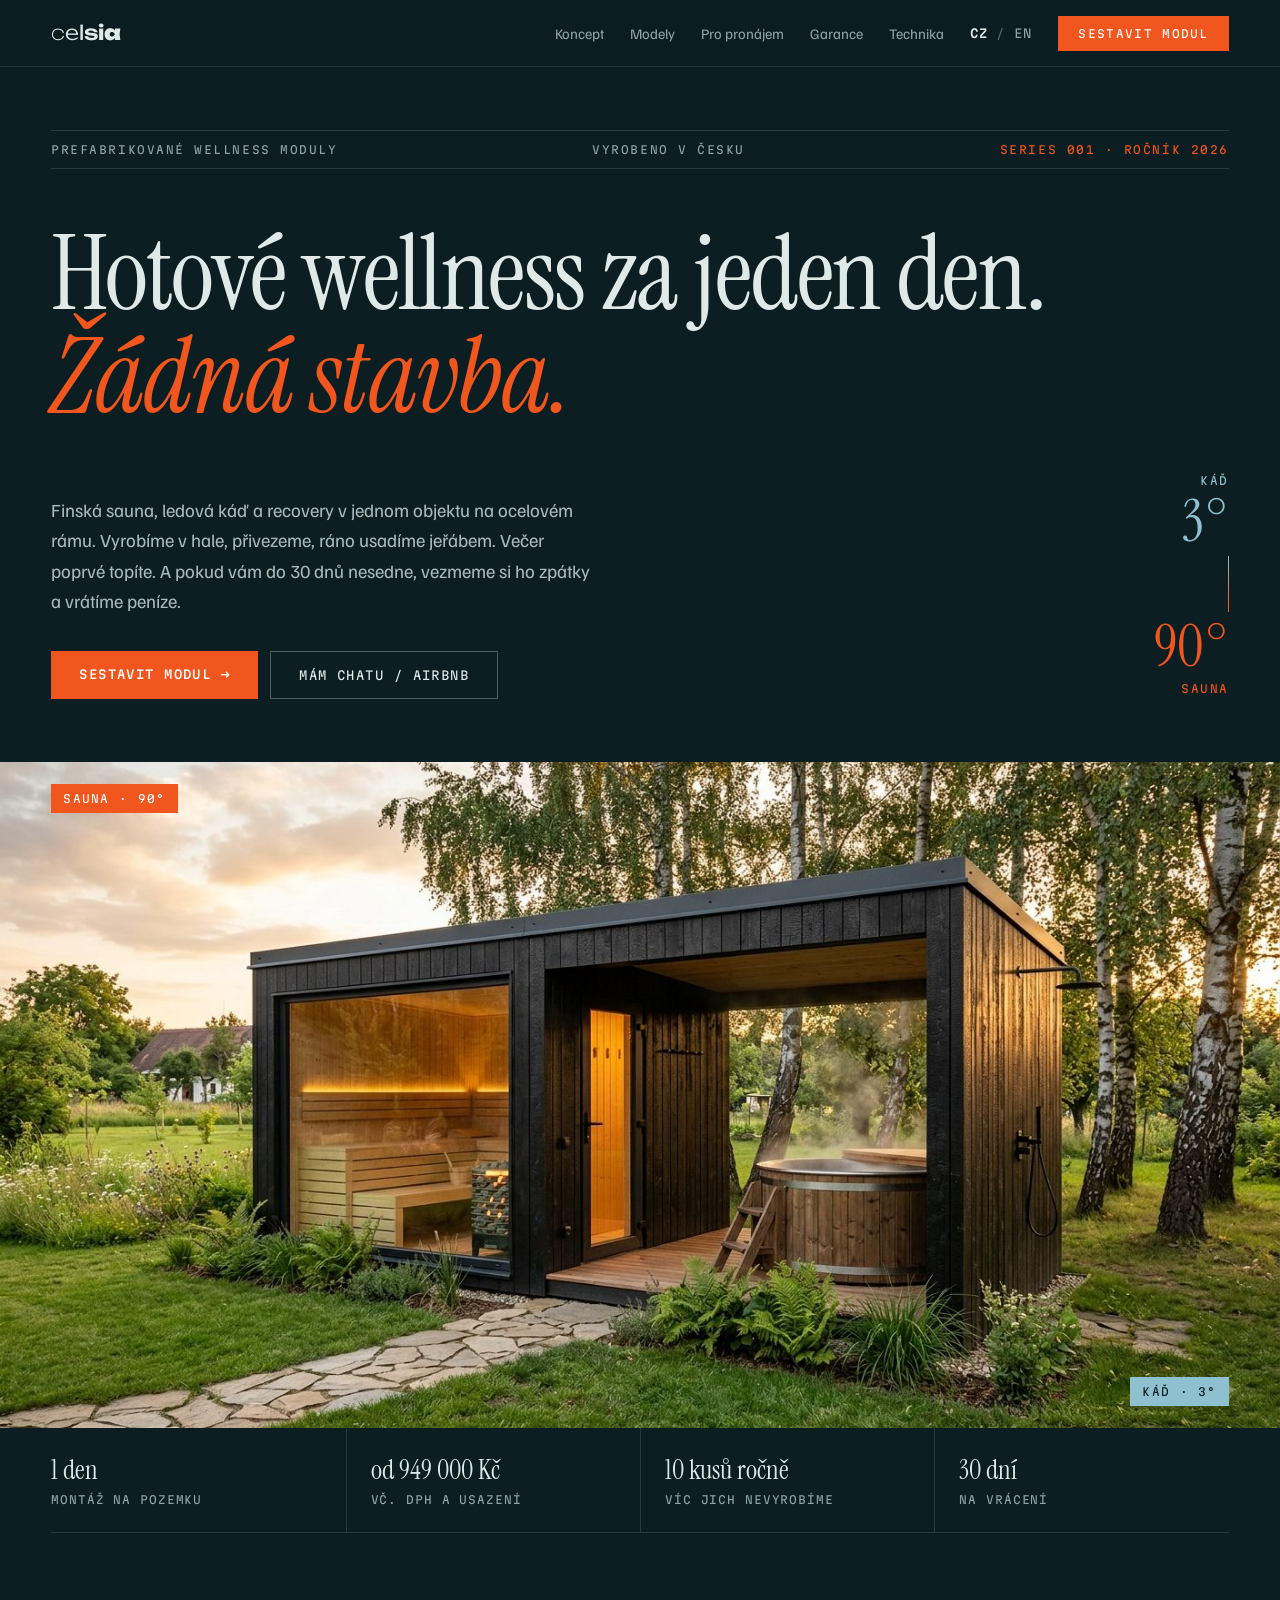
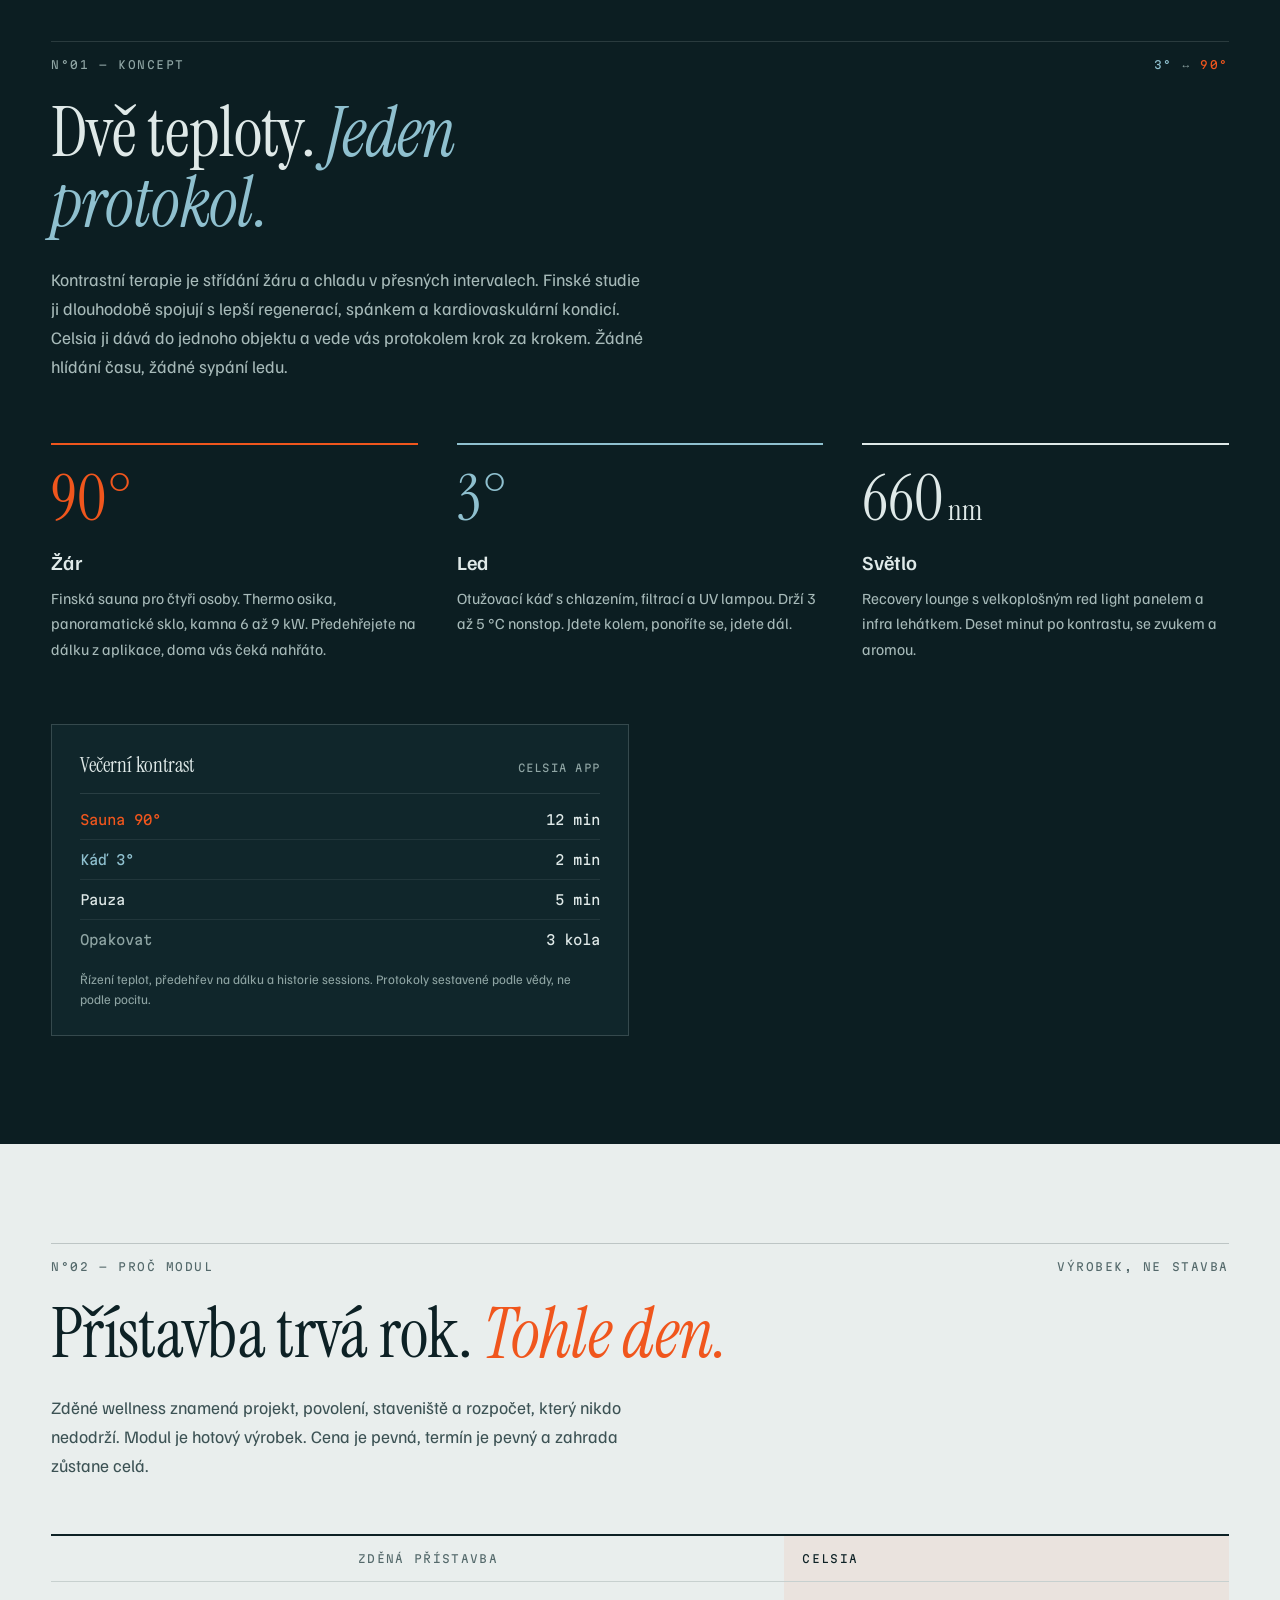
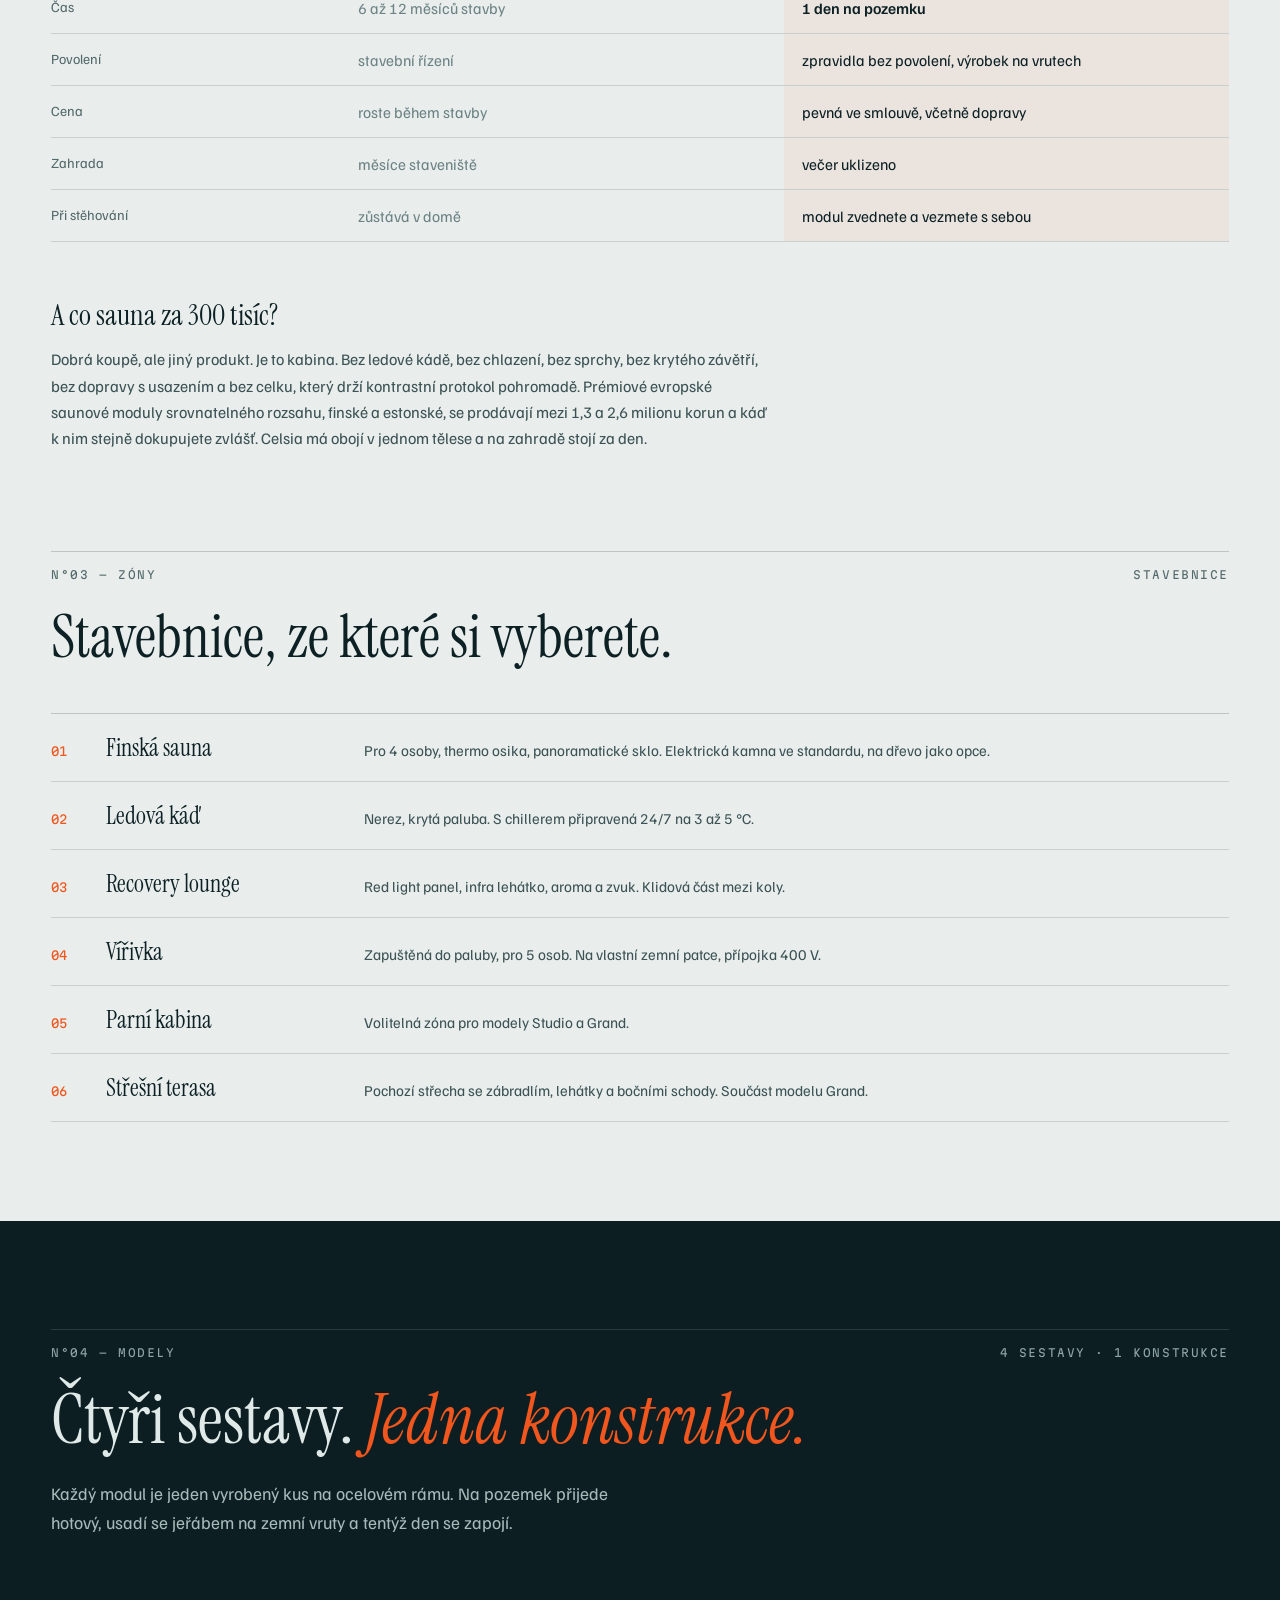
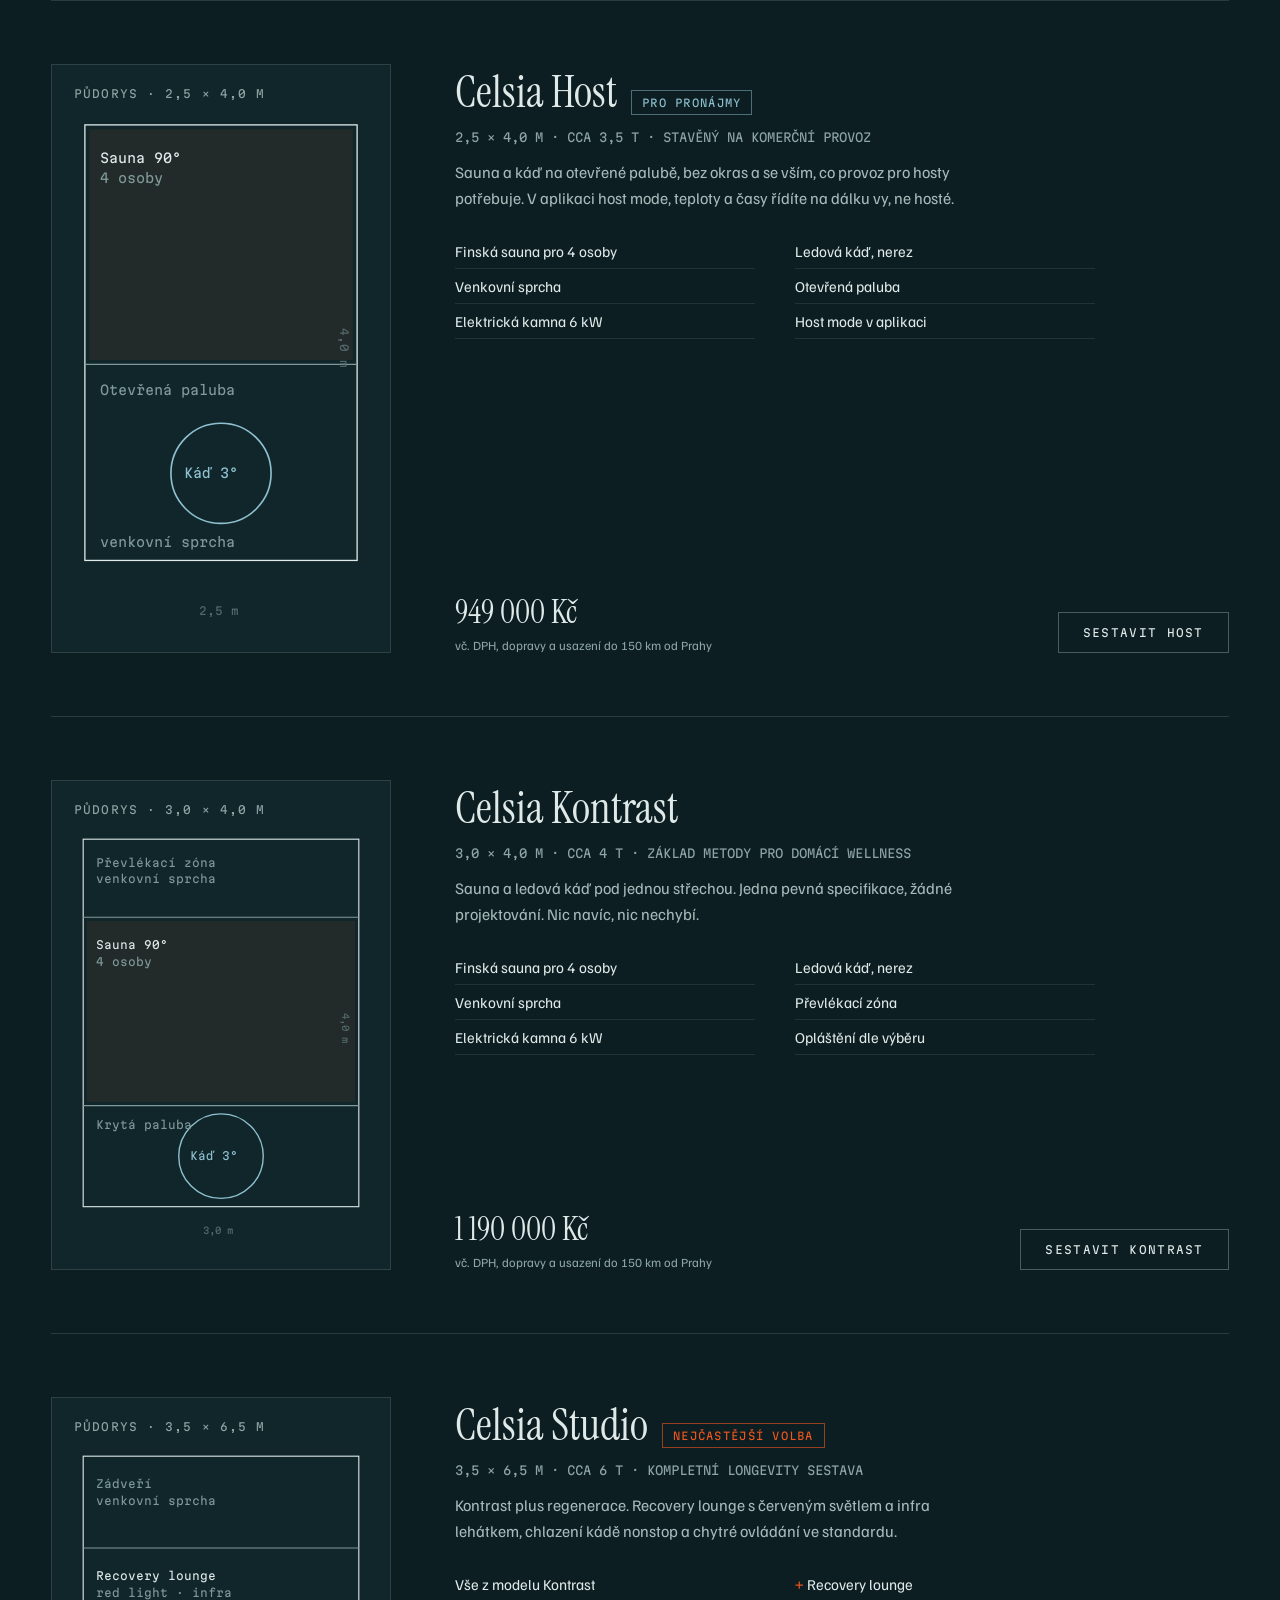
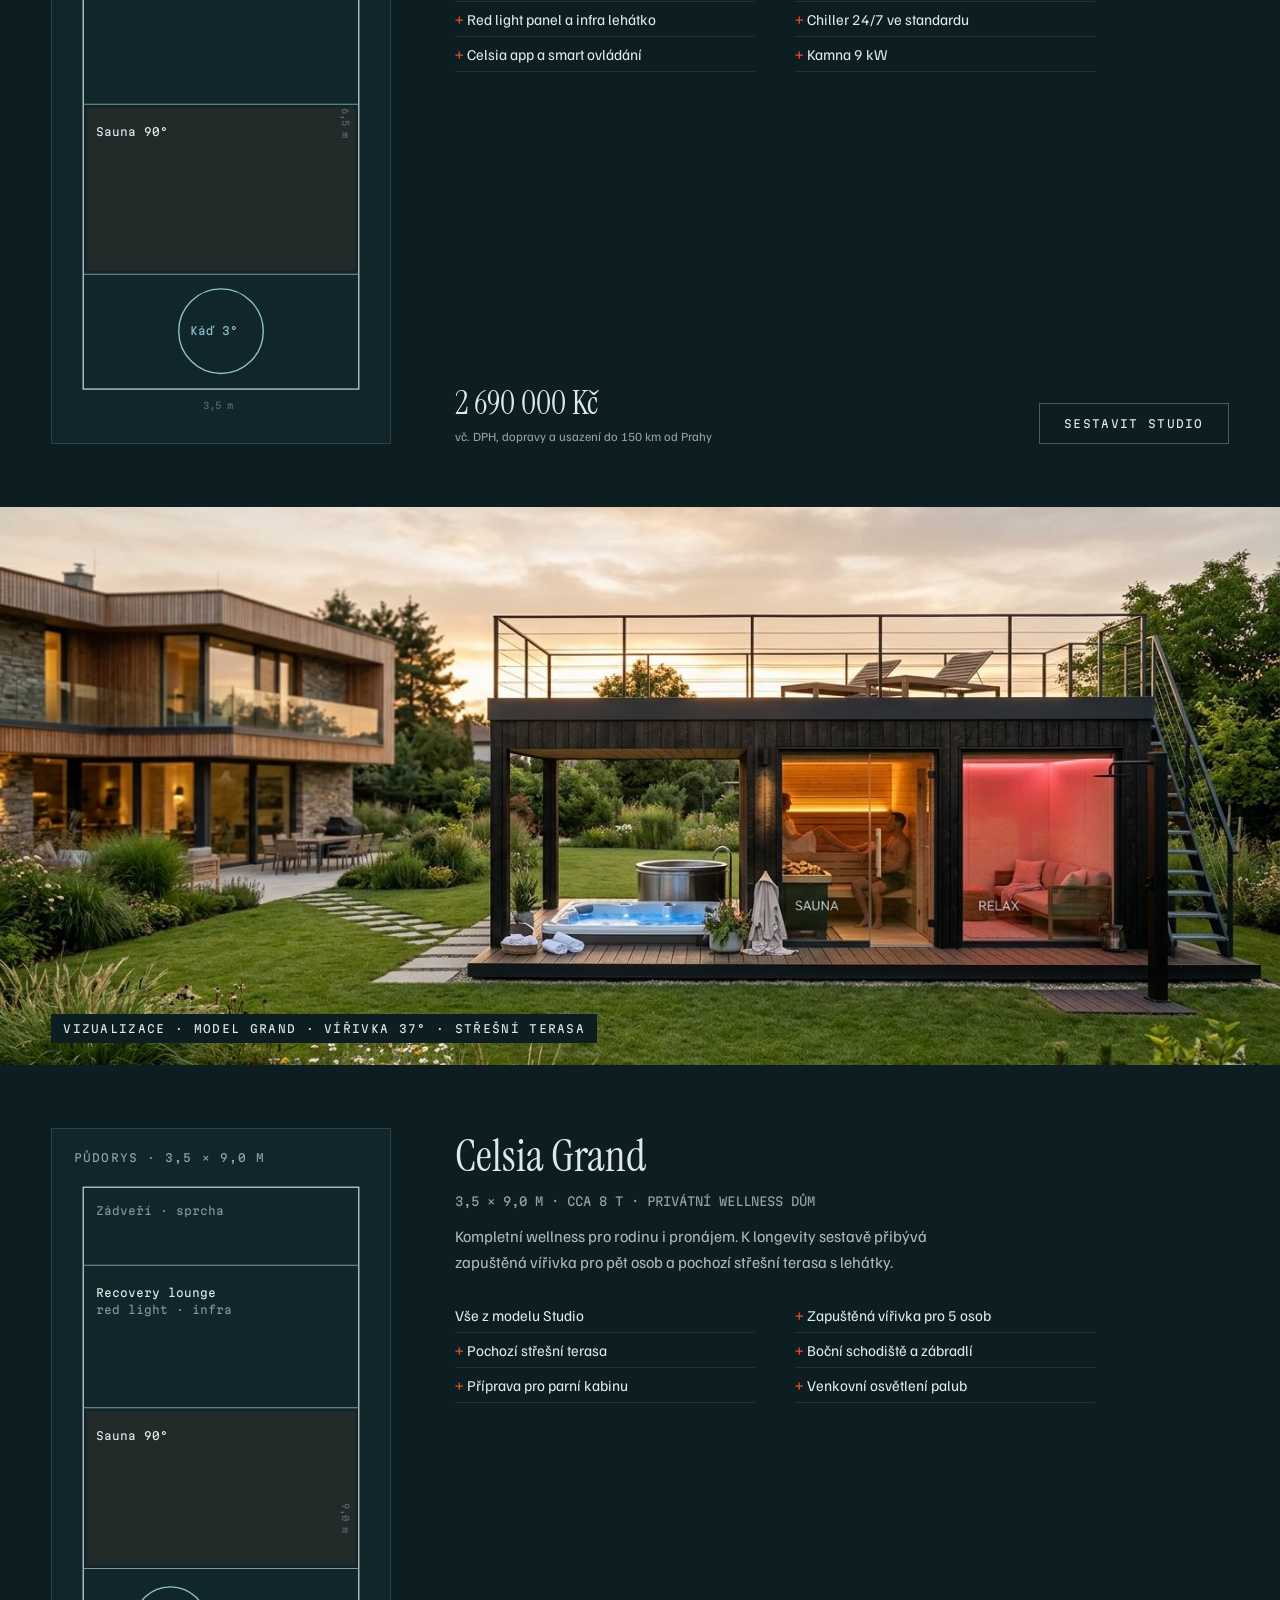
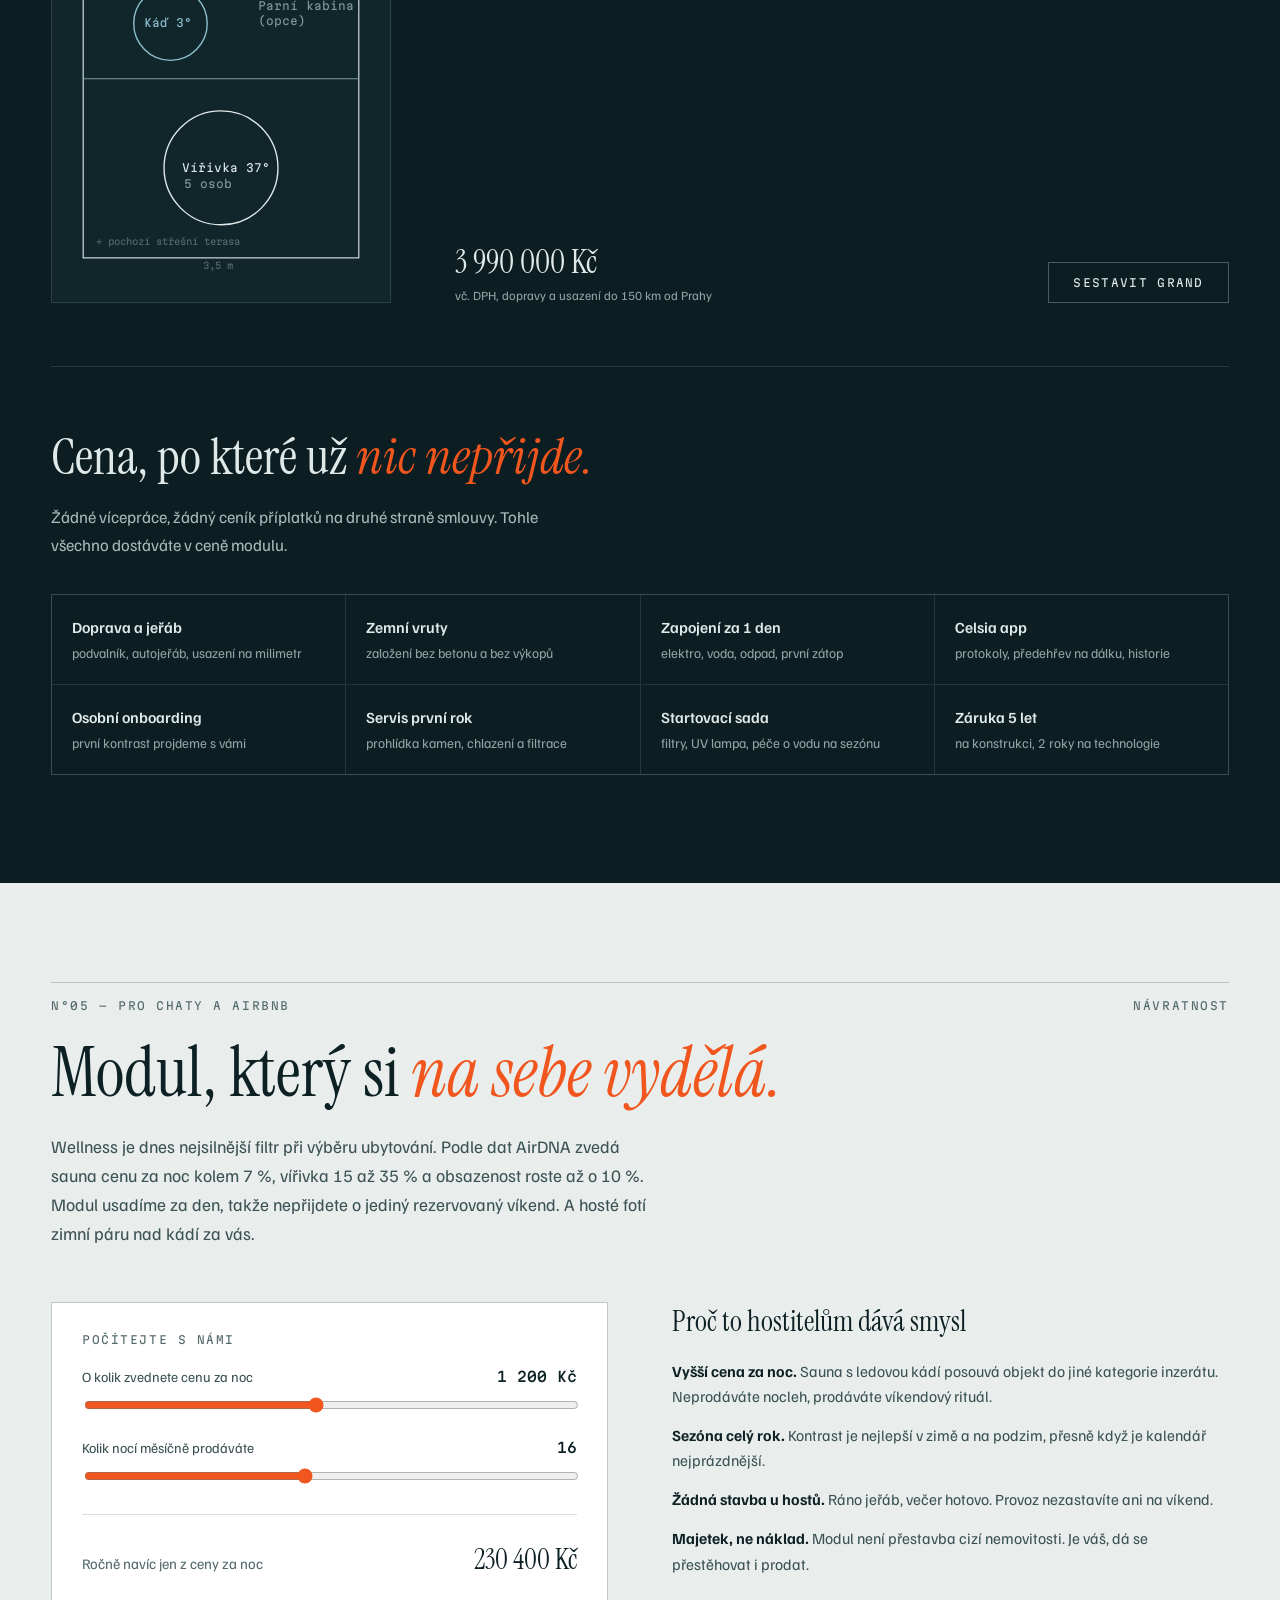
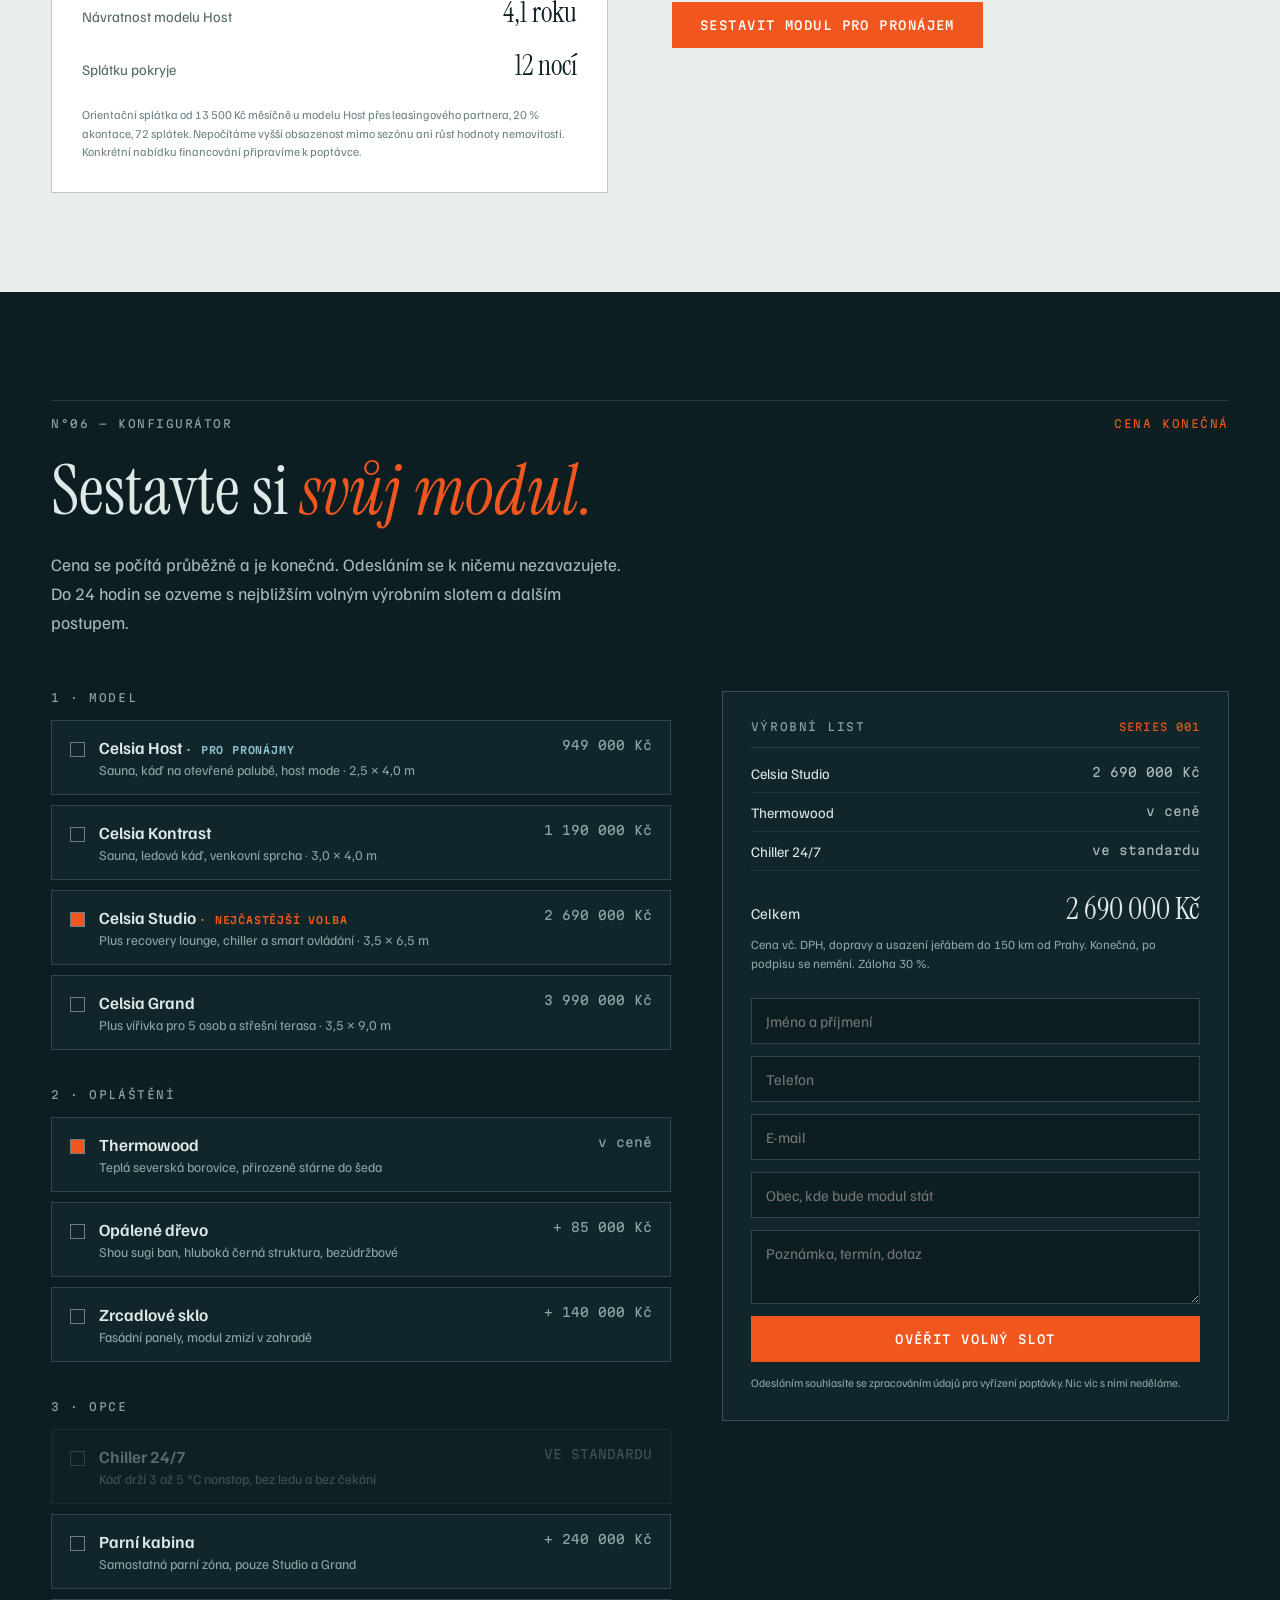
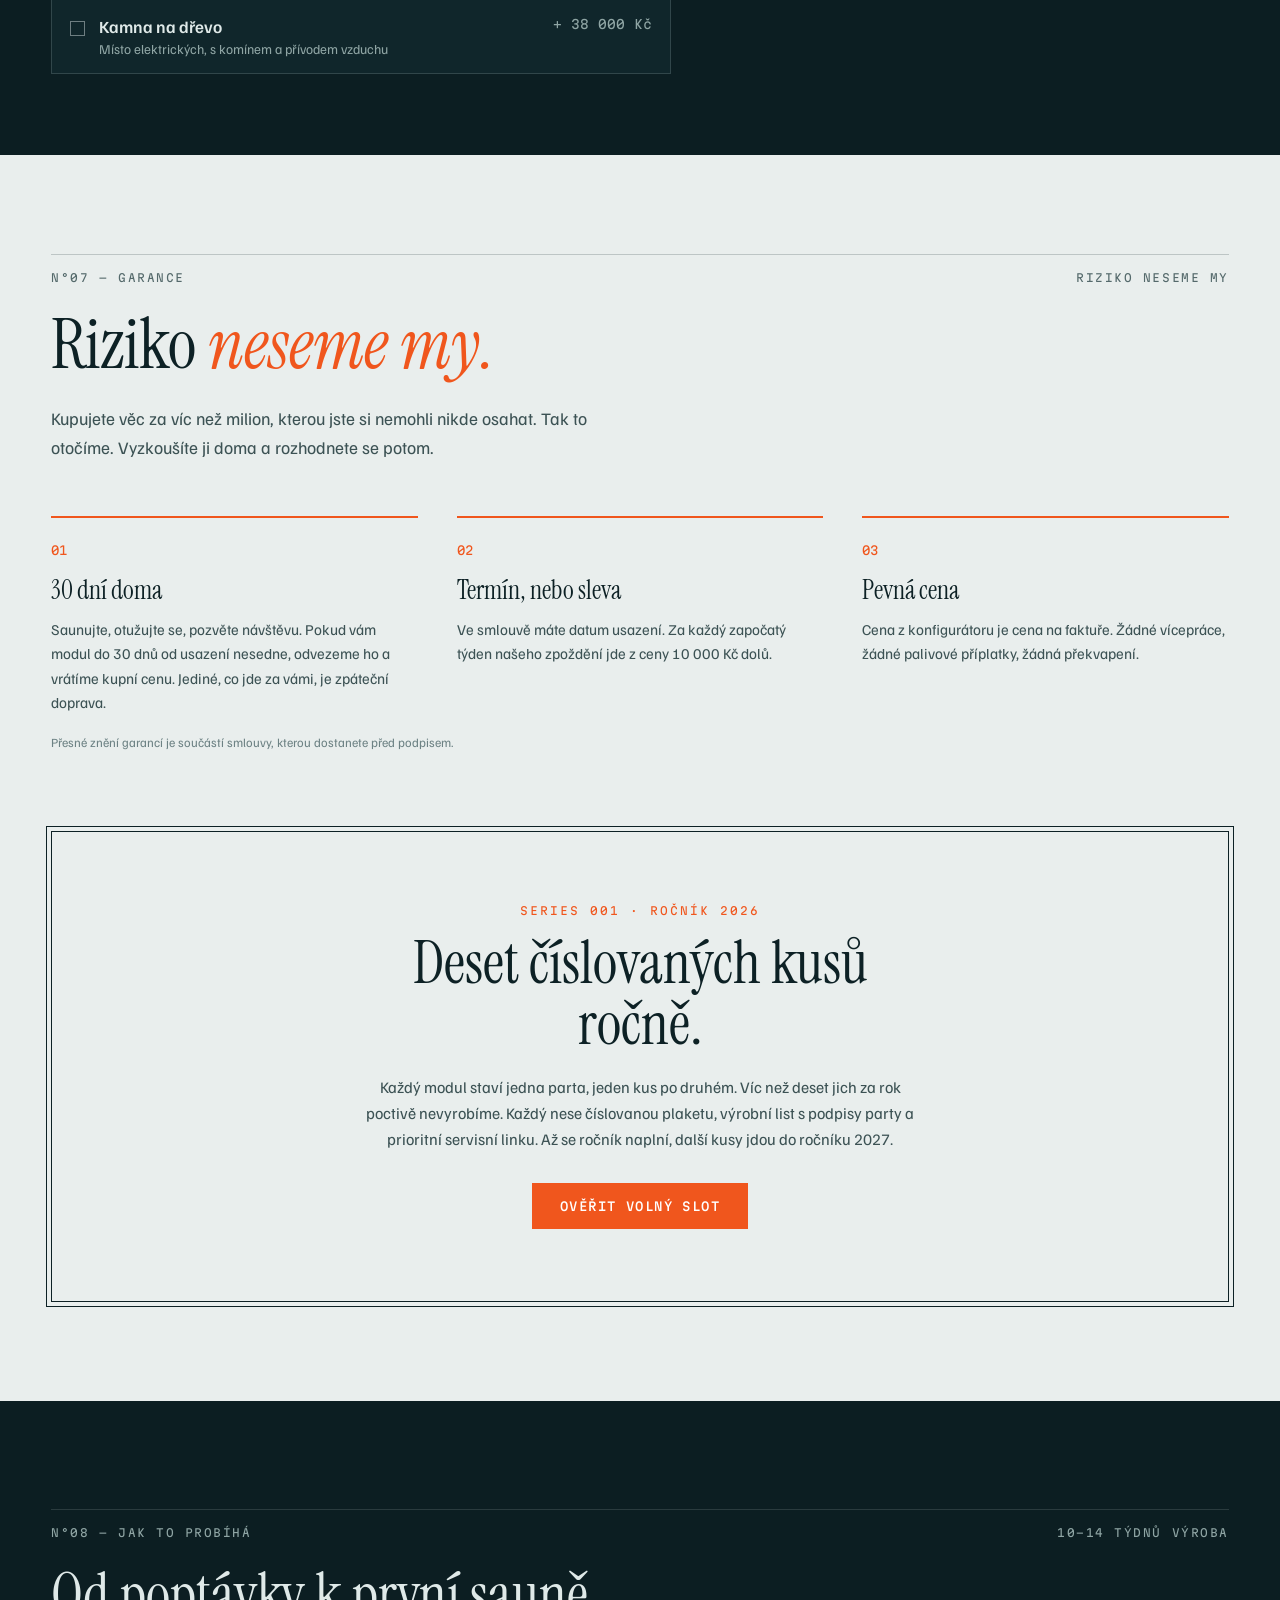
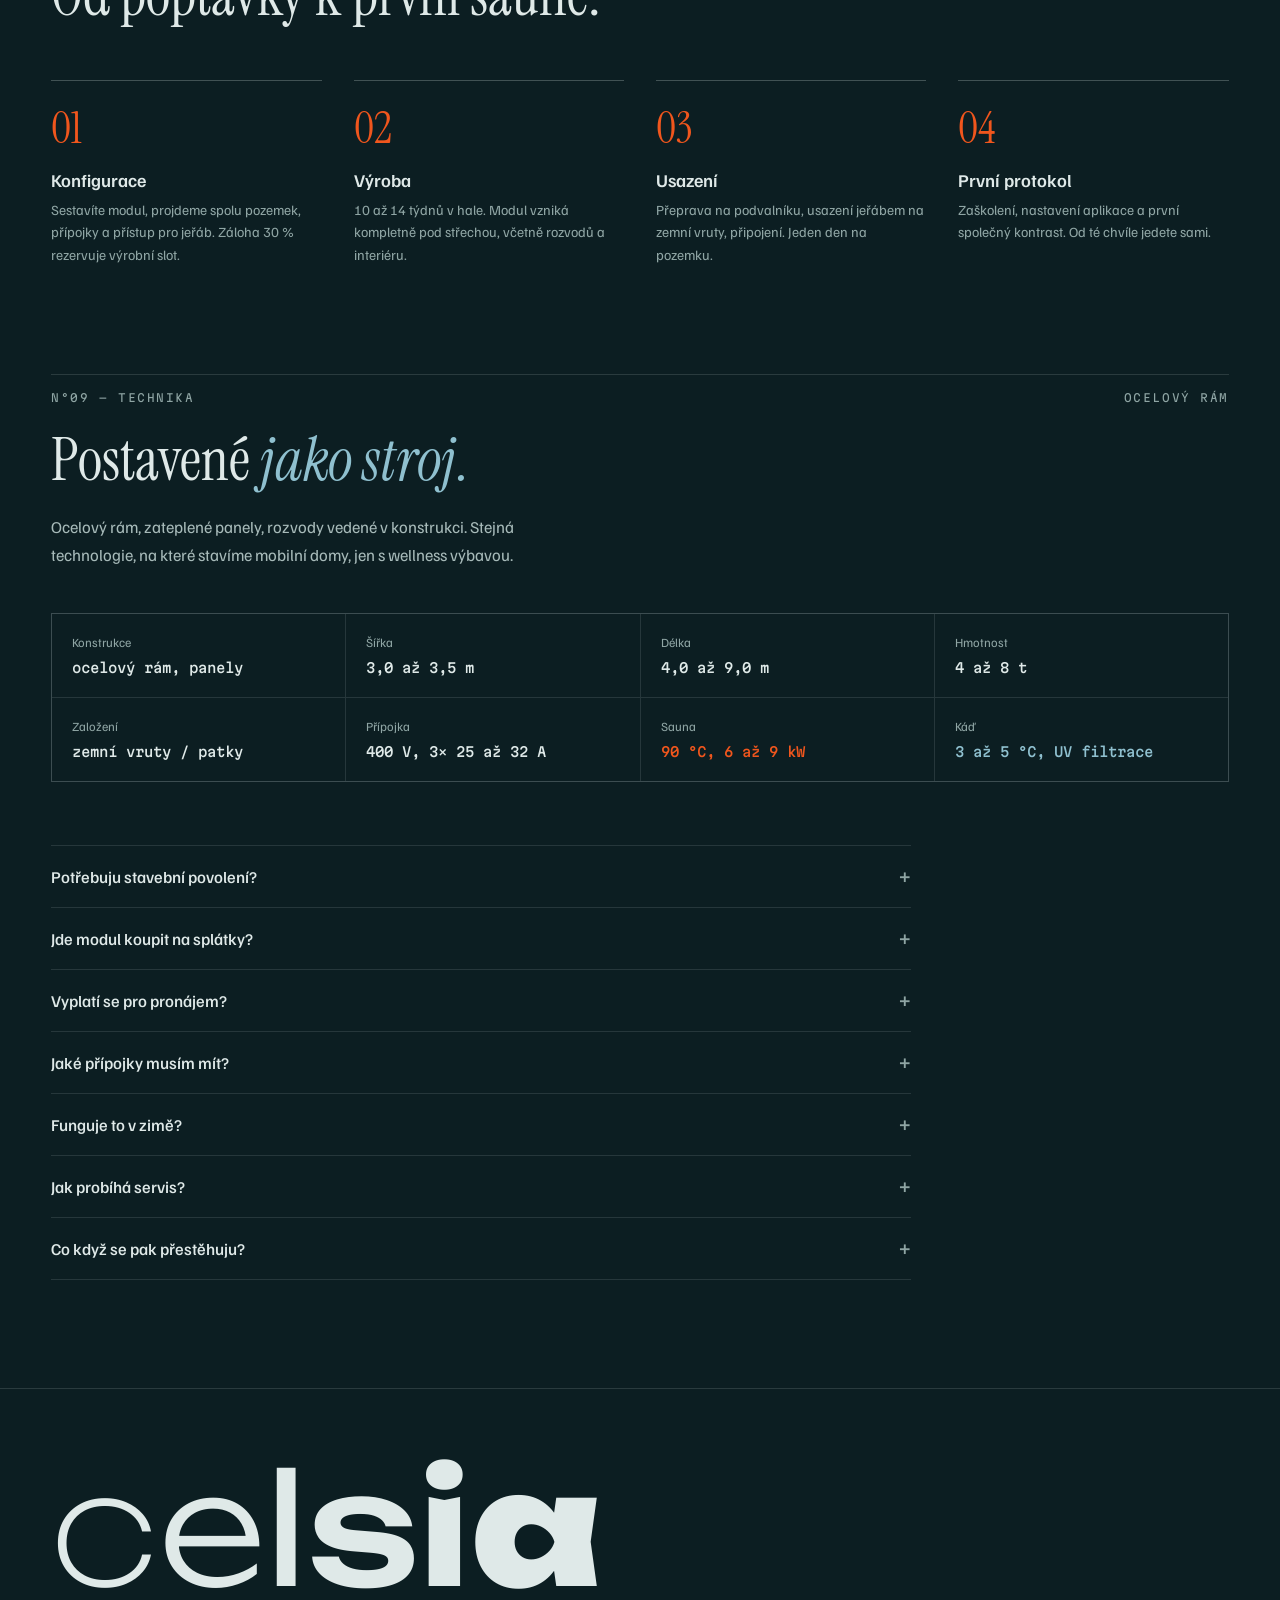
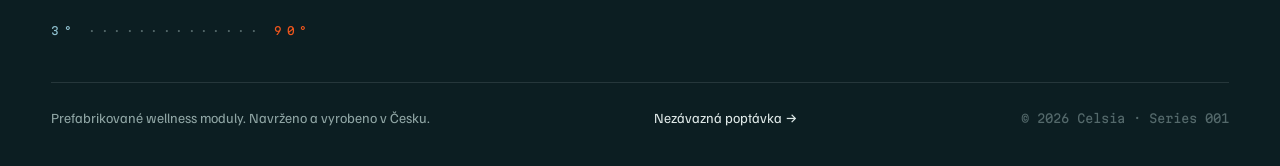
==== commit 4a849662: "nove logo Ohrev: Unbounded wordmark v nav a paticce, favicon, titulky bez stupne" ====
--- a/index.html
+++ b/index.html
@@ -4,21 +4,17 @@
 <head>
 <meta charset="utf-8"/>
 <meta content="width=device-width, initial-scale=1" name="viewport"/>
-<title>CELSIA° — Hotové wellness za jeden den</title>
+<title>Celsia — Hotové wellness za jeden den</title>
 <meta content="Prefabrikované wellness moduly: finská sauna, ledová káď a recovery v jednom objektu. Usazení za den, pevná cena, 30 dní na vrácení." name="description"/>
 <link href="https://fonts.googleapis.com" rel="preconnect"/>
 <link crossorigin="" href="https://fonts.gstatic.com" rel="preconnect"/>
-<link href="https://fonts.googleapis.com/css2?family=Instrument+Serif:ital@0;1&amp;family=Familjen+Grotesk:ital,wght@0,400..700;1,400..700&amp;family=Martian+Mono:wght@400;500;600&amp;display=swap" rel="stylesheet"/><link href="styles.css" rel="stylesheet"/><link href="https://davidsiwy.github.io/celsia/" rel="canonical"/><link href="https://davidsiwy.github.io/celsia/" hreflang="cs" rel="alternate"/><link href="https://davidsiwy.github.io/celsia/en.html" hreflang="en" rel="alternate"/><link href="https://davidsiwy.github.io/celsia/" hreflang="x-default" rel="alternate"/><meta content="CELSIA° — Hotové wellness za jeden den" property="og:title"/><meta content="Prefabrikované wellness moduly: finská sauna, ledová káď a recovery v jednom objektu. Usazení za den, pevná cena, 30 dní na vrácení." property="og:description"/><meta content="website" property="og:type"/><meta content="https://davidsiwy.github.io/celsia/" property="og:url"/><meta content="https://davidsiwy.github.io/celsia/img/hero-kontrast.jpg" property="og:image"/><meta content="cs_CZ" property="og:locale"/>
-
+<link href="https://fonts.googleapis.com/css2?family=Instrument+Serif:ital@0;1&amp;family=Familjen+Grotesk:ital,wght@0,400..700;1,400..700&amp;family=Martian+Mono:wght@400;500;600&amp;family=Unbounded:wght@200..900&amp;display=swap" rel="stylesheet"/><link href="favicon.svg" rel="icon" type="image/svg+xml"/><link href="styles.css" rel="stylesheet"/><link href="https://davidsiwy.github.io/celsia/" rel="canonical"/><link href="https://davidsiwy.github.io/celsia/" hreflang="cs" rel="alternate"/><link href="https://davidsiwy.github.io/celsia/en.html" hreflang="en" rel="alternate"/><link href="https://davidsiwy.github.io/celsia/" hreflang="x-default" rel="alternate"/><meta content="Celsia — Hotové wellness za jeden den" property="og:title"/><meta content="Prefabrikované wellness moduly: finská sauna, ledová káď a recovery v jednom objektu. Usazení za den, pevná cena, 30 dní na vrácení." property="og:description"/><meta content="website" property="og:type"/><meta content="https://davidsiwy.github.io/celsia/" property="og:url"/><meta content="https://davidsiwy.github.io/celsia/img/hero-kontrast.jpg" property="og:image"/><meta content="cs_CZ" property="og:locale"/>
 </head>
 <body>
 <div>
 <header class="c1">
 <div class="c2">
-<a class="c3" href="#top">
-<svg aria-hidden="true" height="17" viewbox="0 0 24 24" width="17"><path d="M12 2a10 10 0 0 0 0 20Z" fill="#8fc0cf"></path><path d="M12 2a10 10 0 0 1 0 20Z" fill="#f0561d"></path></svg>
-<span class="c4">CELSIA</span>
-</a>
+<a aria-label="Celsia" class="c3" href="#top"><span aria-hidden="true" class="logo-word"><span class="w200">c</span><span class="w280">e</span><span class="w380">l</span><span class="w520">s</span><span class="w700">i</span><span class="w900">a</span></span></a>
 <nav class="c5">
 <a class="c6 h1 nav-link" href="#koncept">Koncept</a>
 <a class="c6 h1 nav-link" href="#modely">Modely</a>
@@ -588,7 +584,7 @@
 </section>
 <footer class="c192">
 <div class="c12">
-<div class="c193 footer-word">CELSIA<span class="c14">°</span></div>
+<div aria-label="Celsia" class="footer-logo" role="img"><span aria-hidden="true"><span class="w200">c</span><span class="w280">e</span><span class="w380">l</span><span class="w520">s</span><span class="w700">i</span><span class="w900">a</span></span></div><p aria-hidden="true" class="temp-scale"><span class="ts-ice">3°</span> ·············· <span class="ts-ember">90°</span></p>
 <div class="c194">
 <p class="c195">Prefabrikované wellness moduly. Navrženo a vyrobeno v Česku.</p>
 <a class="c196" href="#konfigurator">Nezávazná poptávka →</a>
--- a/styles.css
+++ b/styles.css
@@ -250,3 +250,9 @@
 /* radky souhrnu (generuje script.js) */
 .sumrow{display:flex;justify-content:space-between;gap:16px;padding:10px 0;border-bottom:1px solid rgba(223,233,232,.08);font-size:14.5px}
 .sumprice{font-family:'Martian Mono',monospace;font-size:12.5px;white-space:nowrap;color:var(--body)}
+/* logo Ohrev: Unbounded, vahy po literach 200 az 900 */
+.logo-word{font-family:'Unbounded',sans-serif;font-size:20px;line-height:1;color:var(--ink);display:inline-flex}
+.w200{font-weight:200}.w280{font-weight:280}.w380{font-weight:380}.w520{font-weight:520}.w700{font-weight:700}.w900{font-weight:900}
+.footer-logo{font-family:'Unbounded',sans-serif;font-size:clamp(52px,12vw,180px);line-height:1;letter-spacing:.01em;white-space:nowrap;color:var(--ink)}
+.temp-scale{margin:18px 0 0;font-family:'Martian Mono',monospace;font-size:11px;letter-spacing:.4em;color:var(--faint)}
+.ts-ice{color:var(--ice)}.ts-ember{color:var(--orange)}
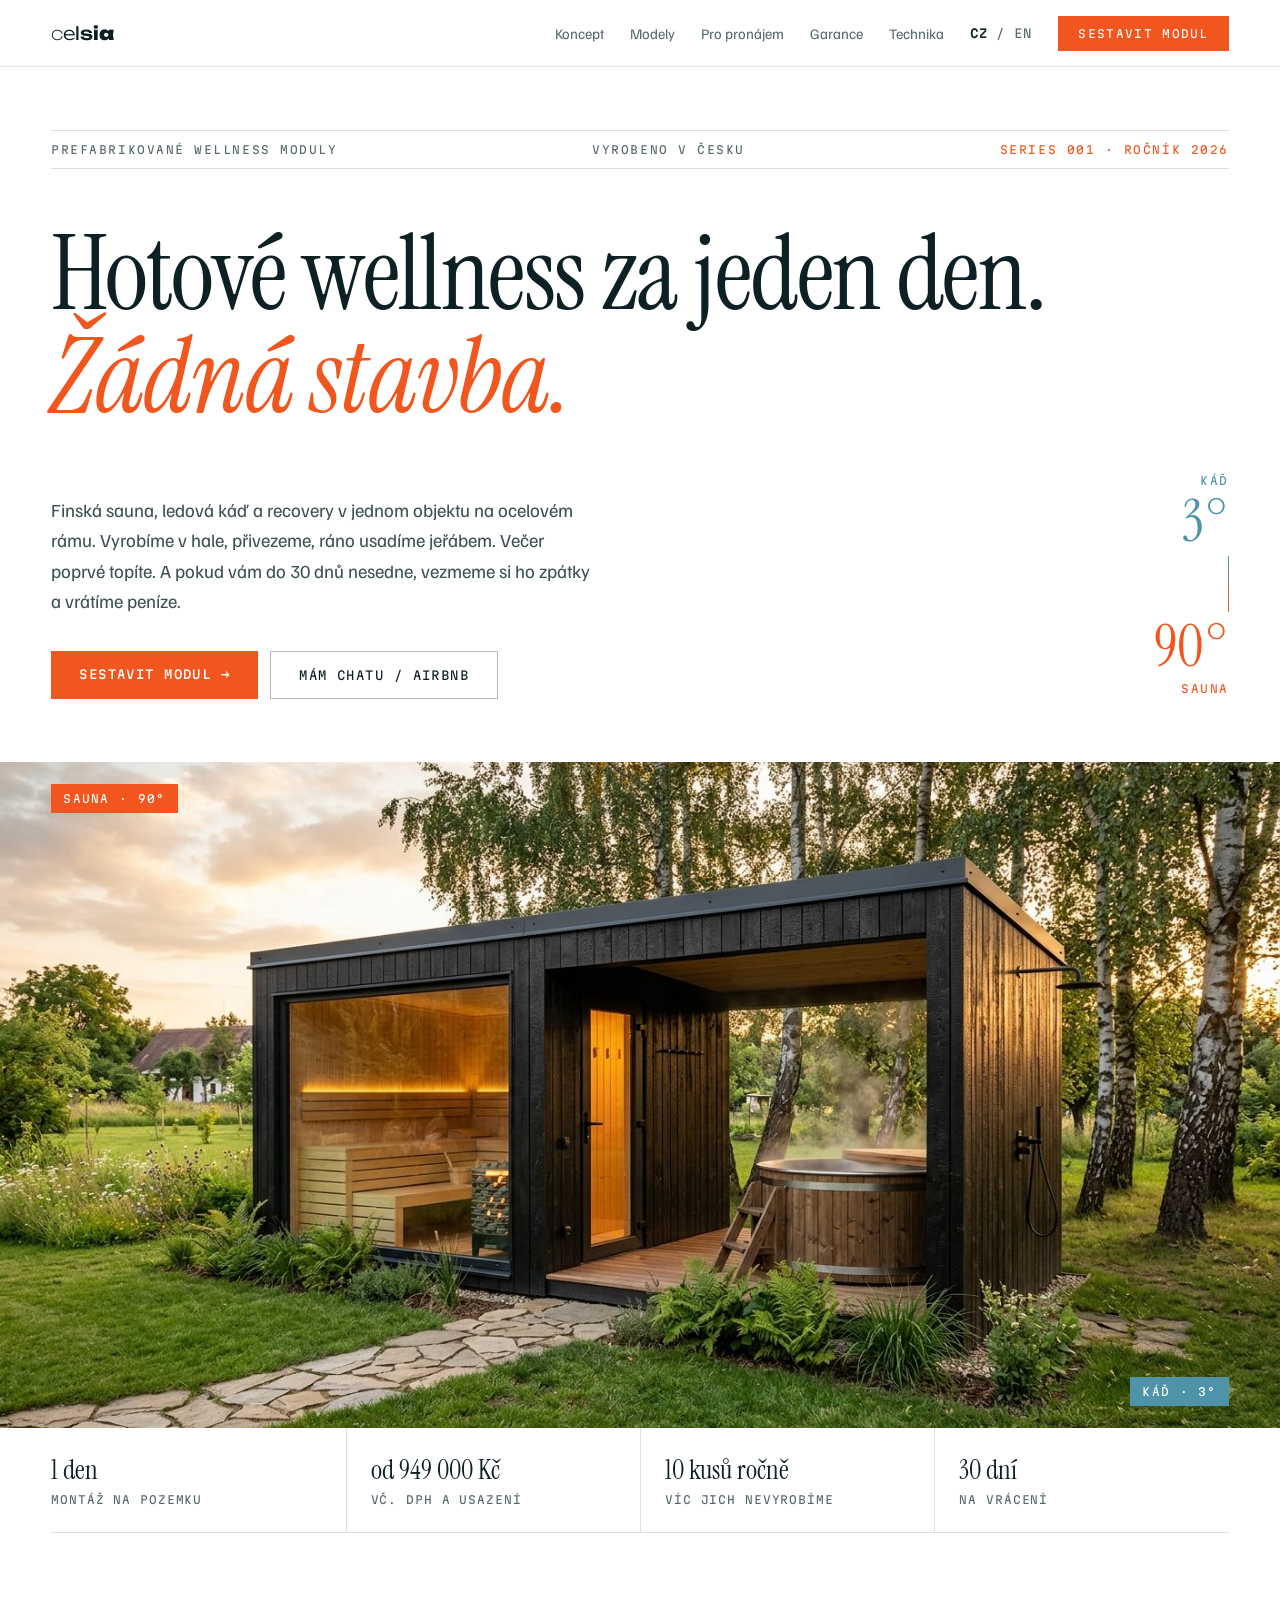
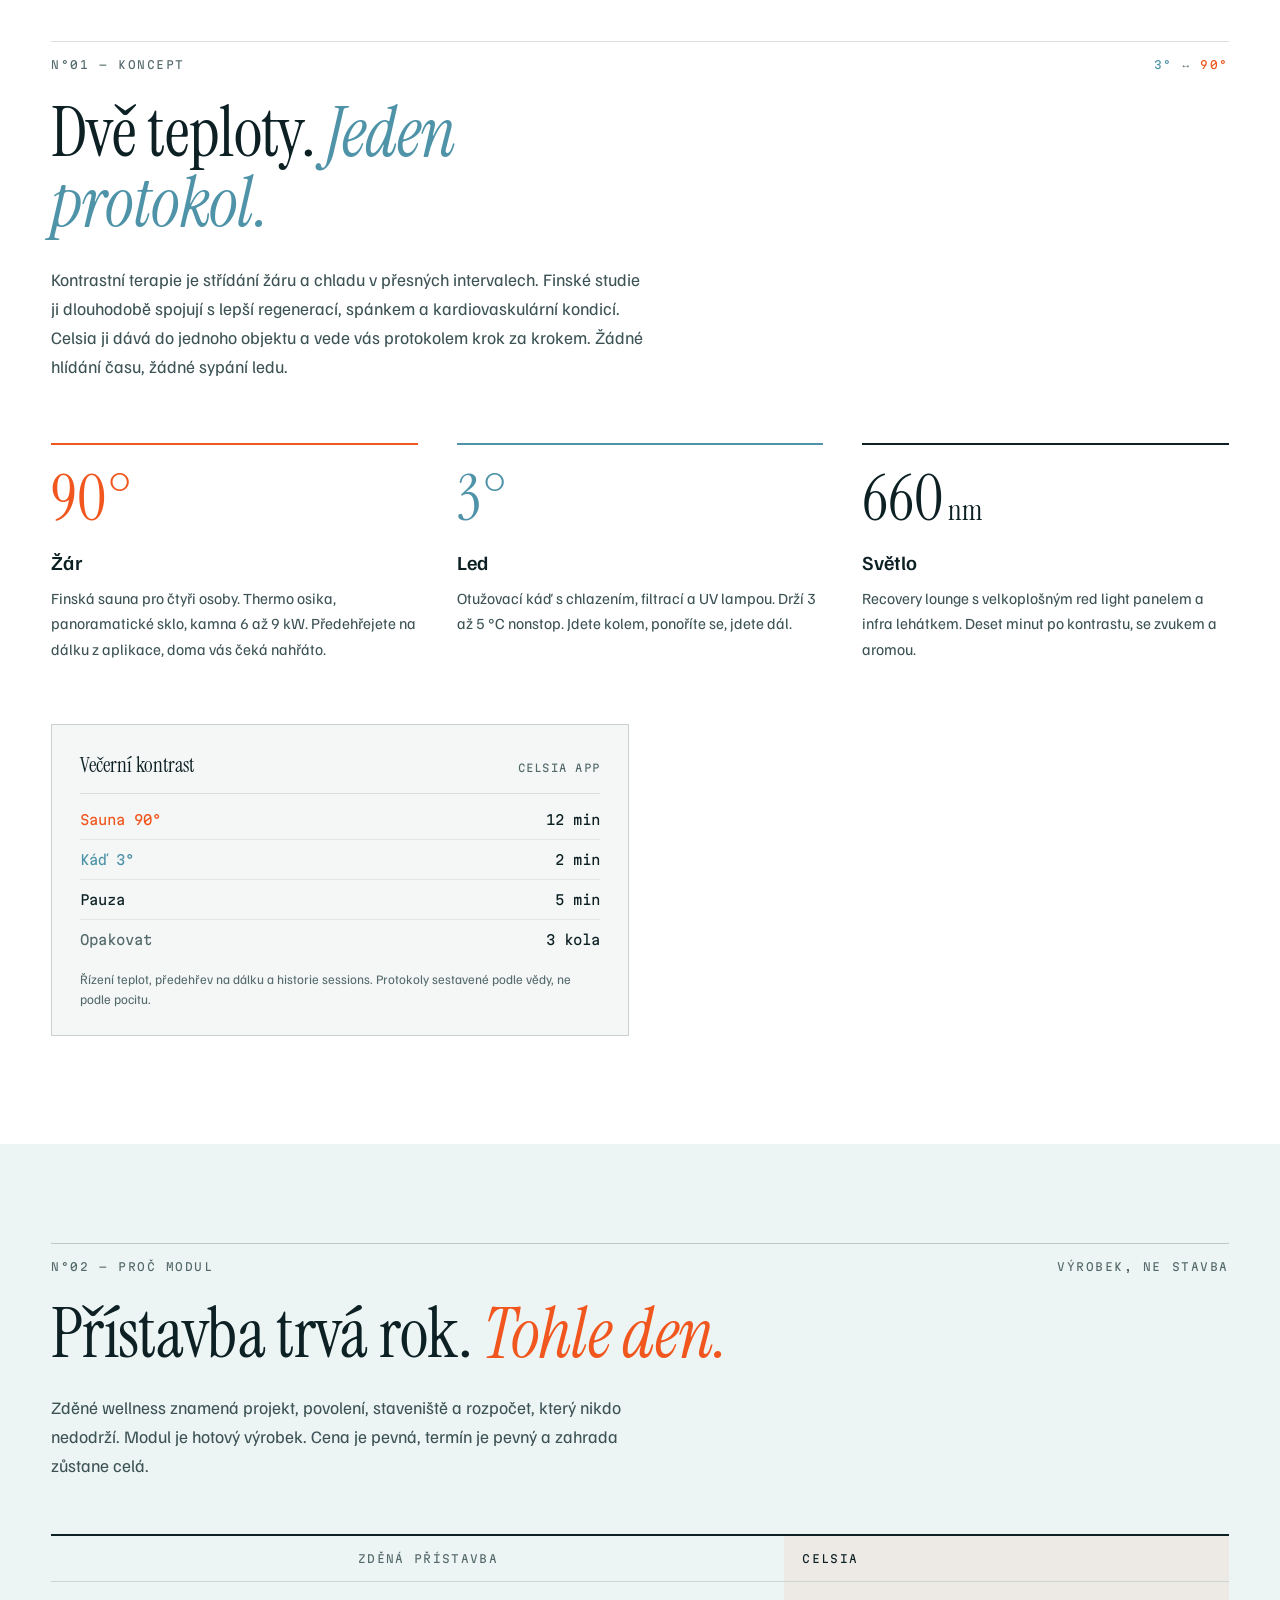
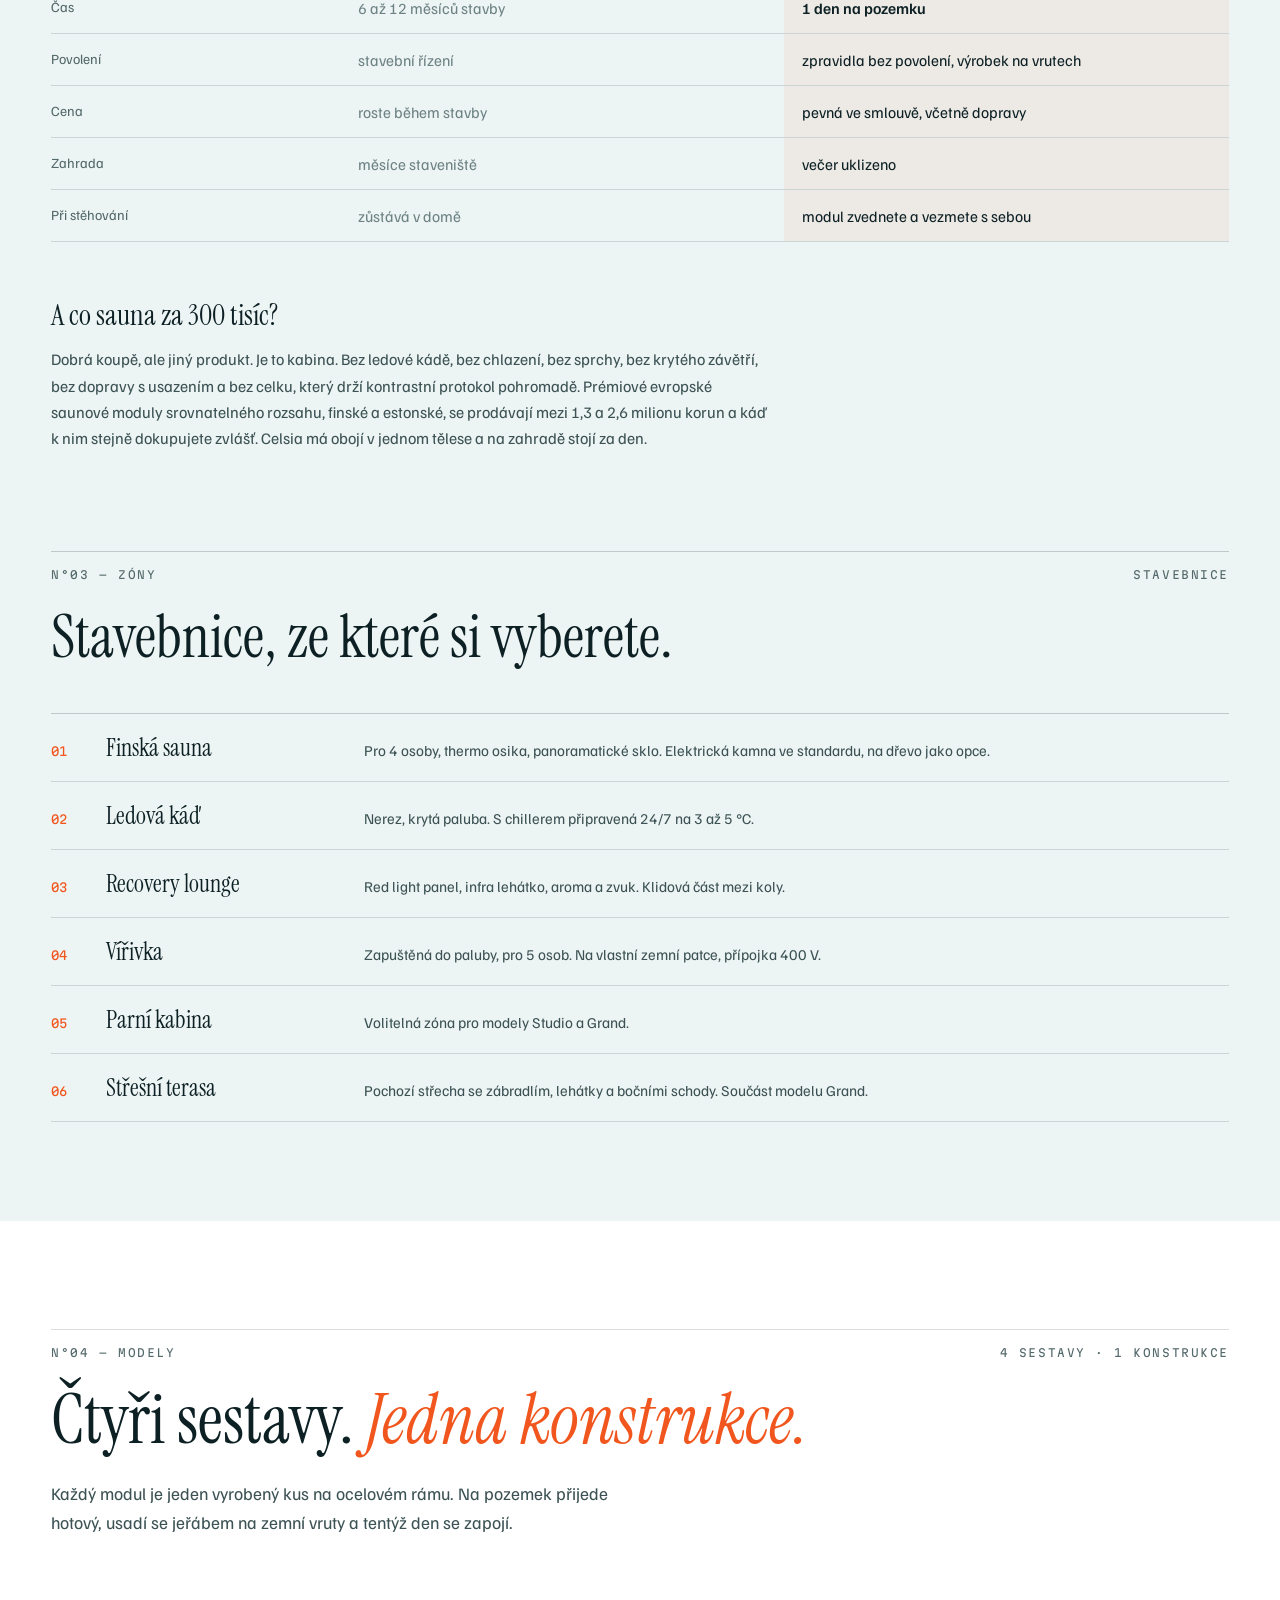
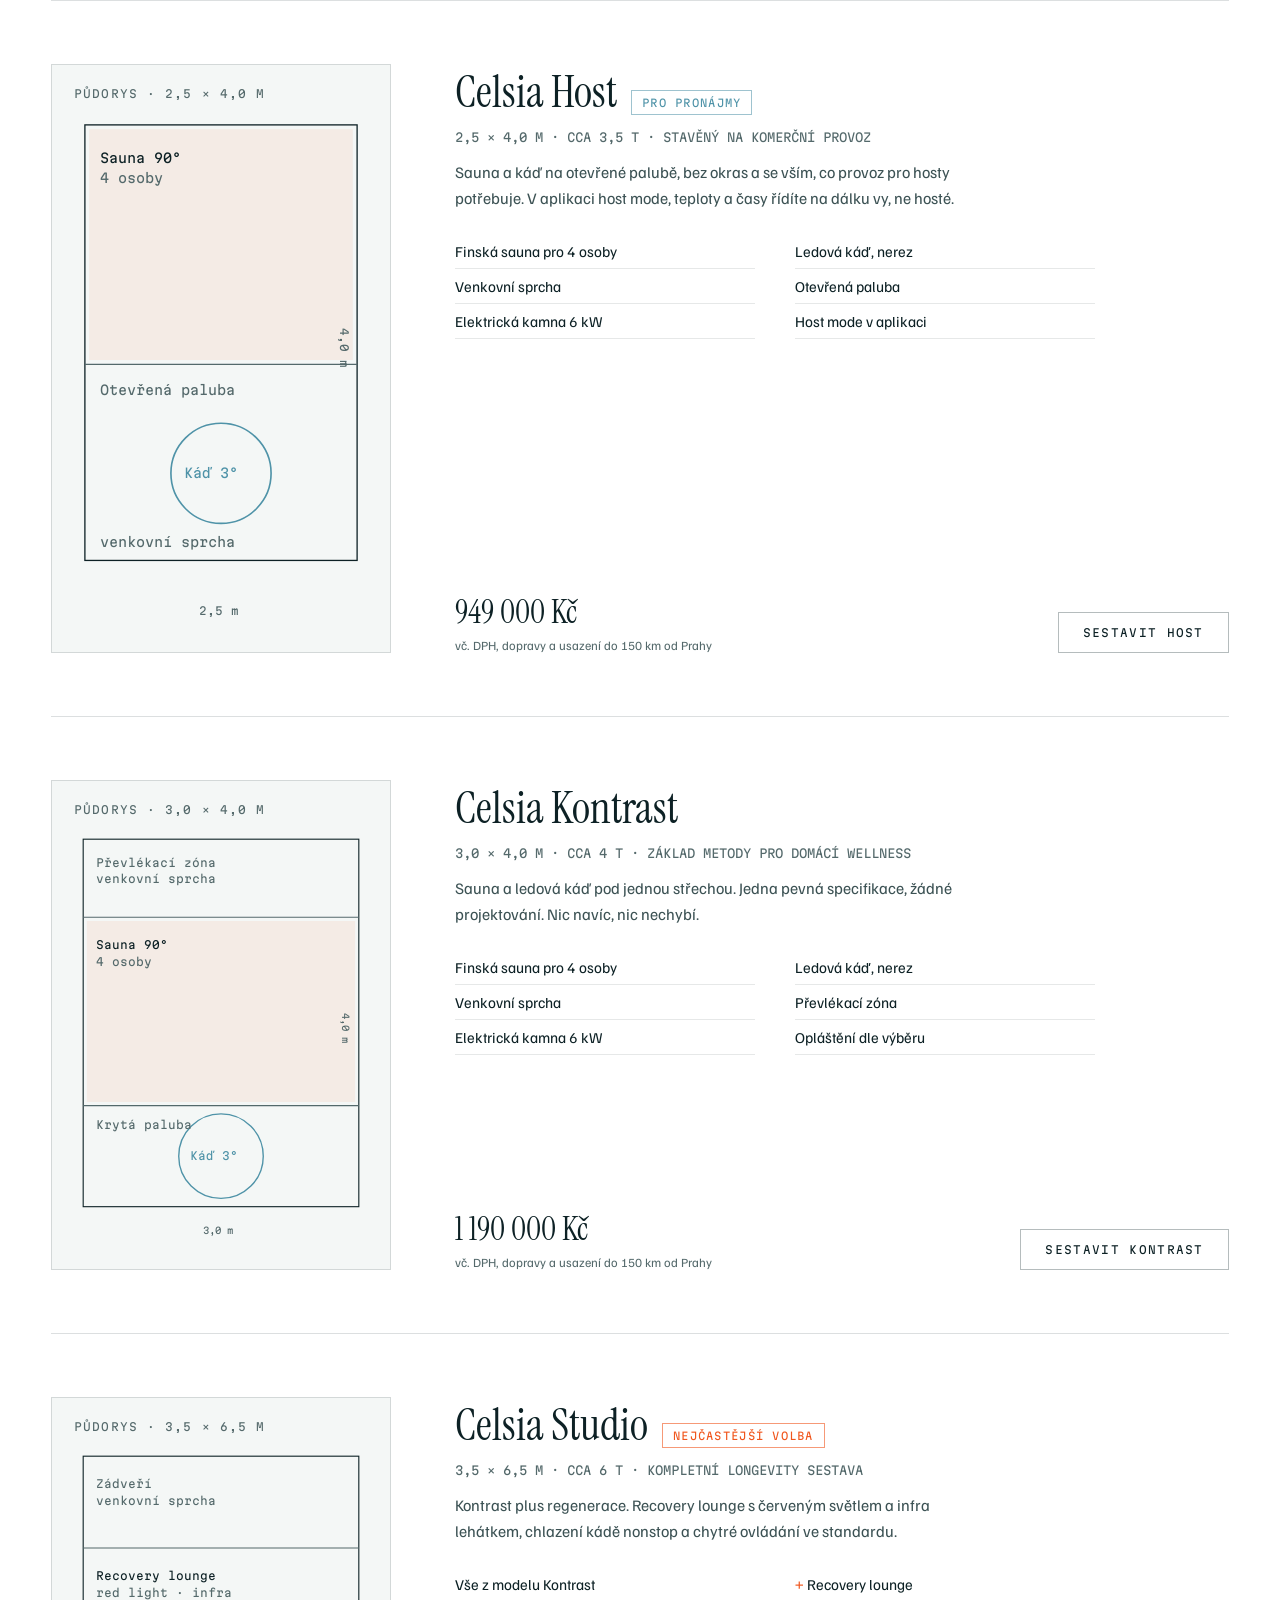
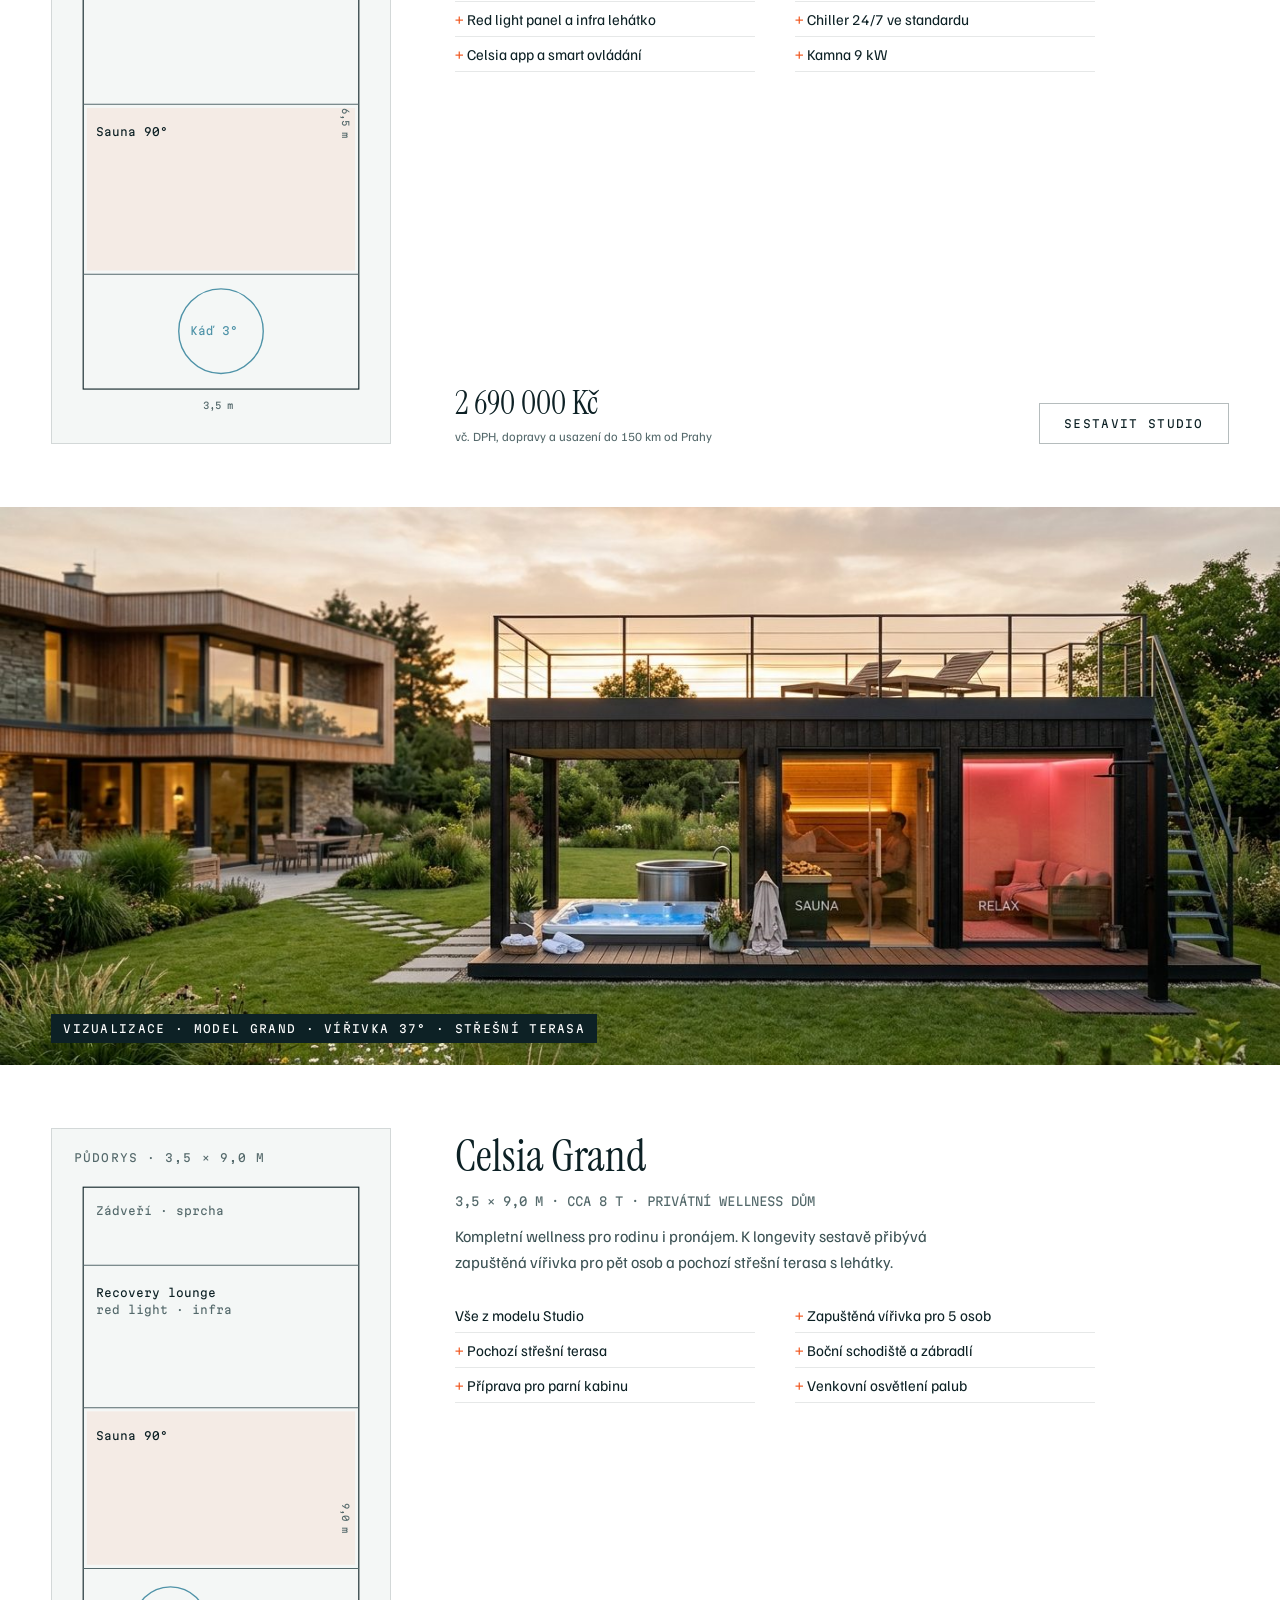
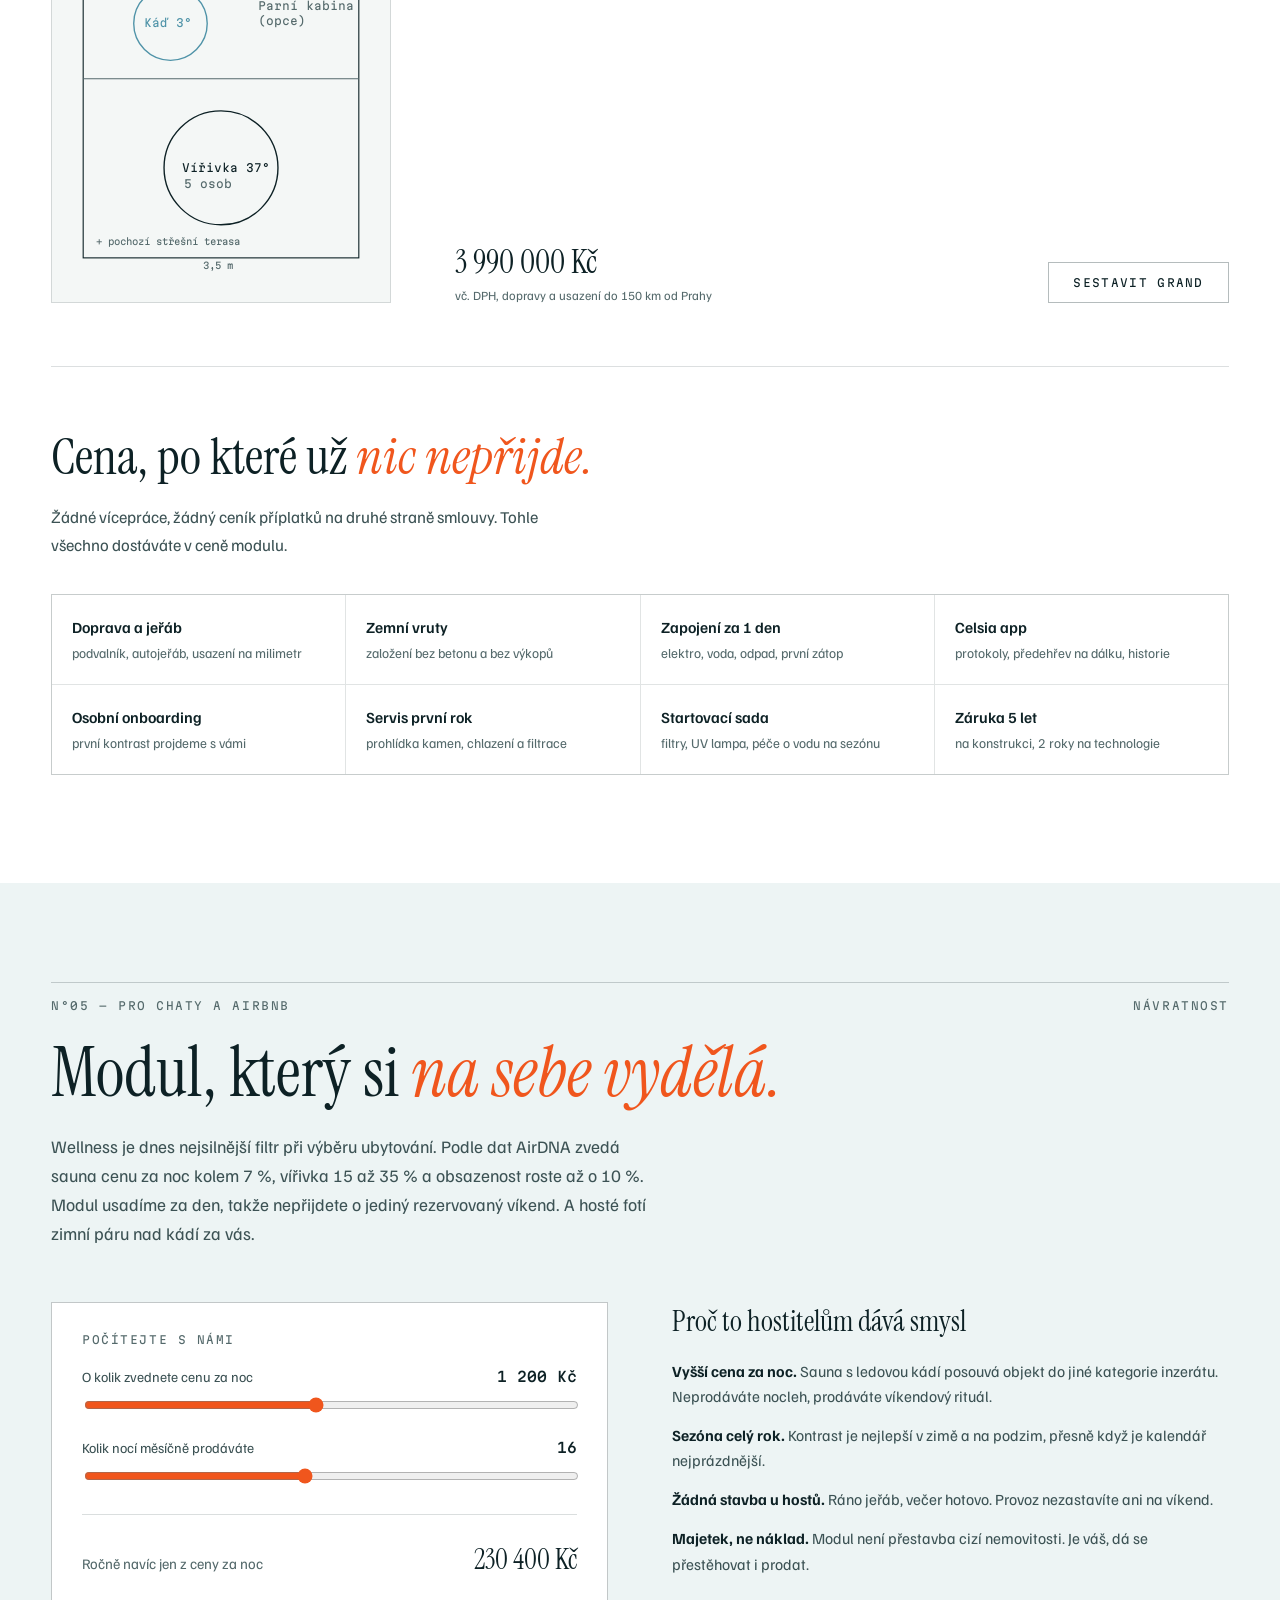
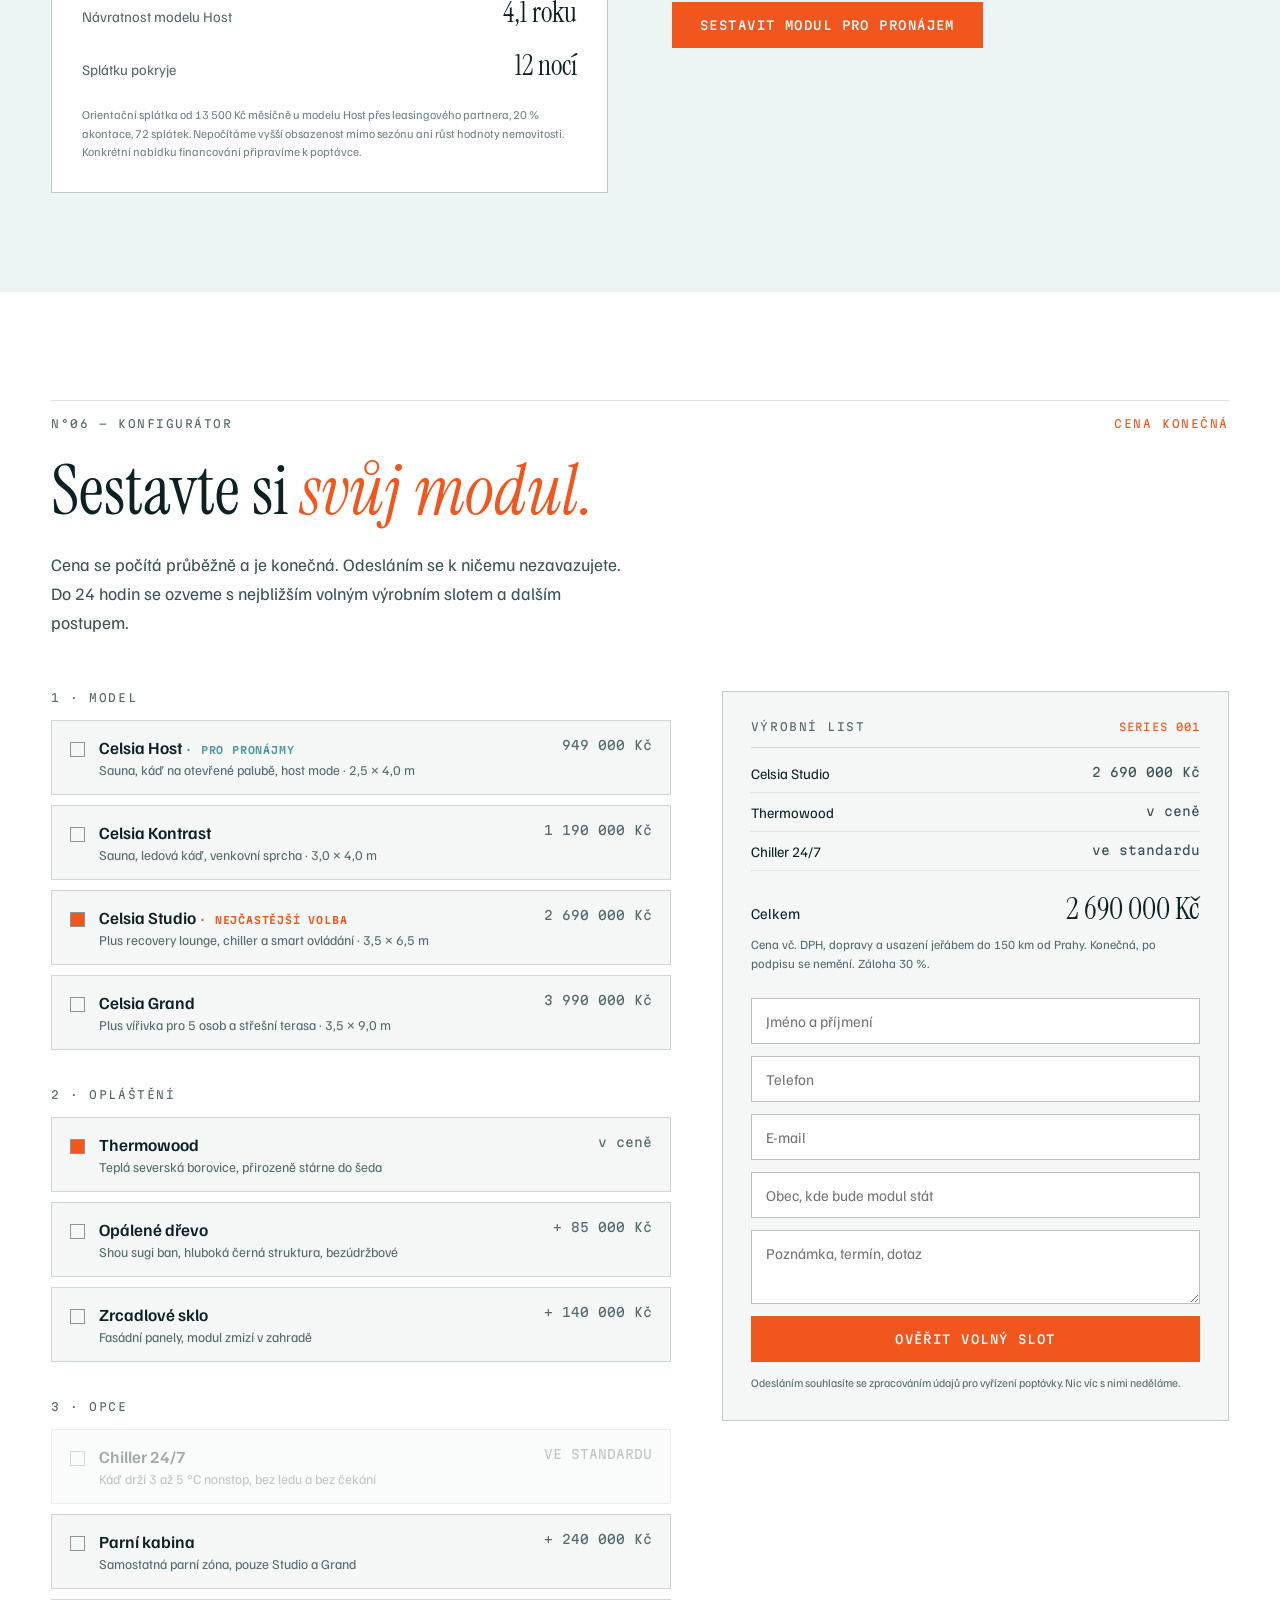
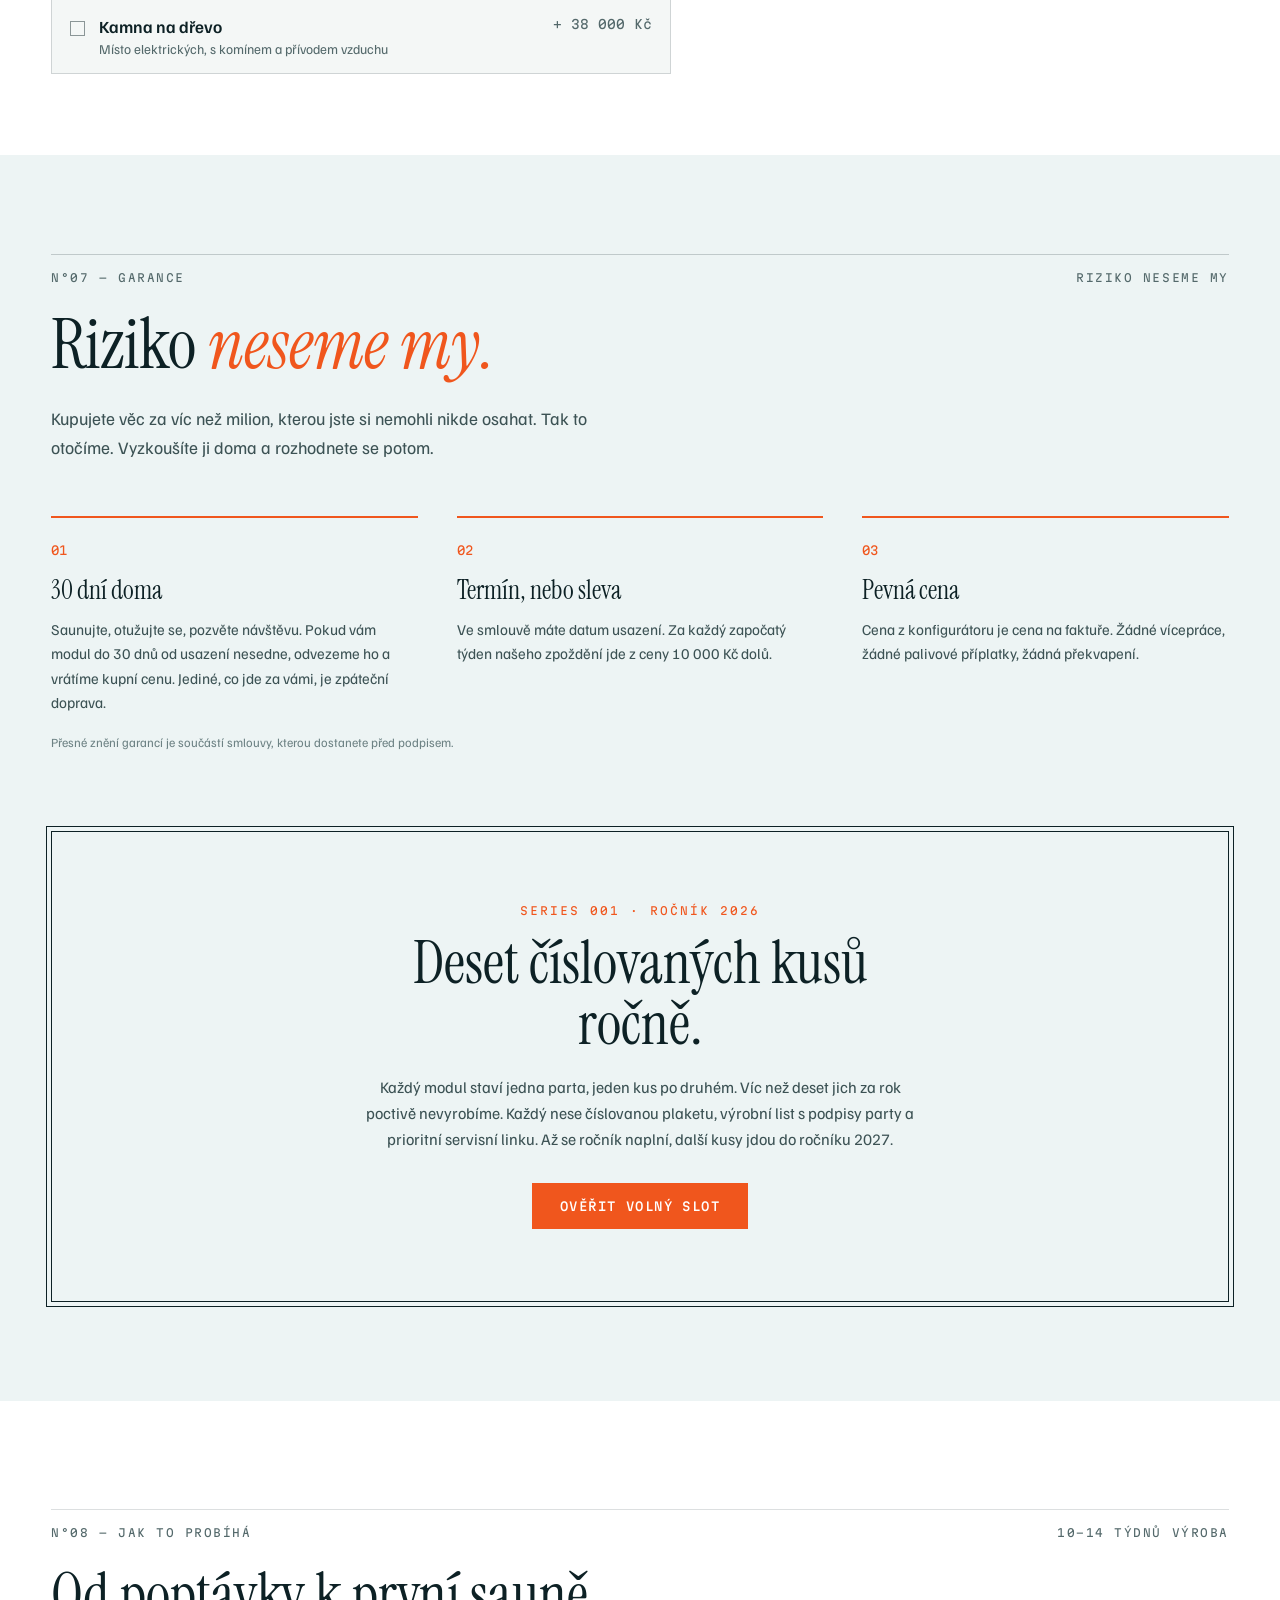
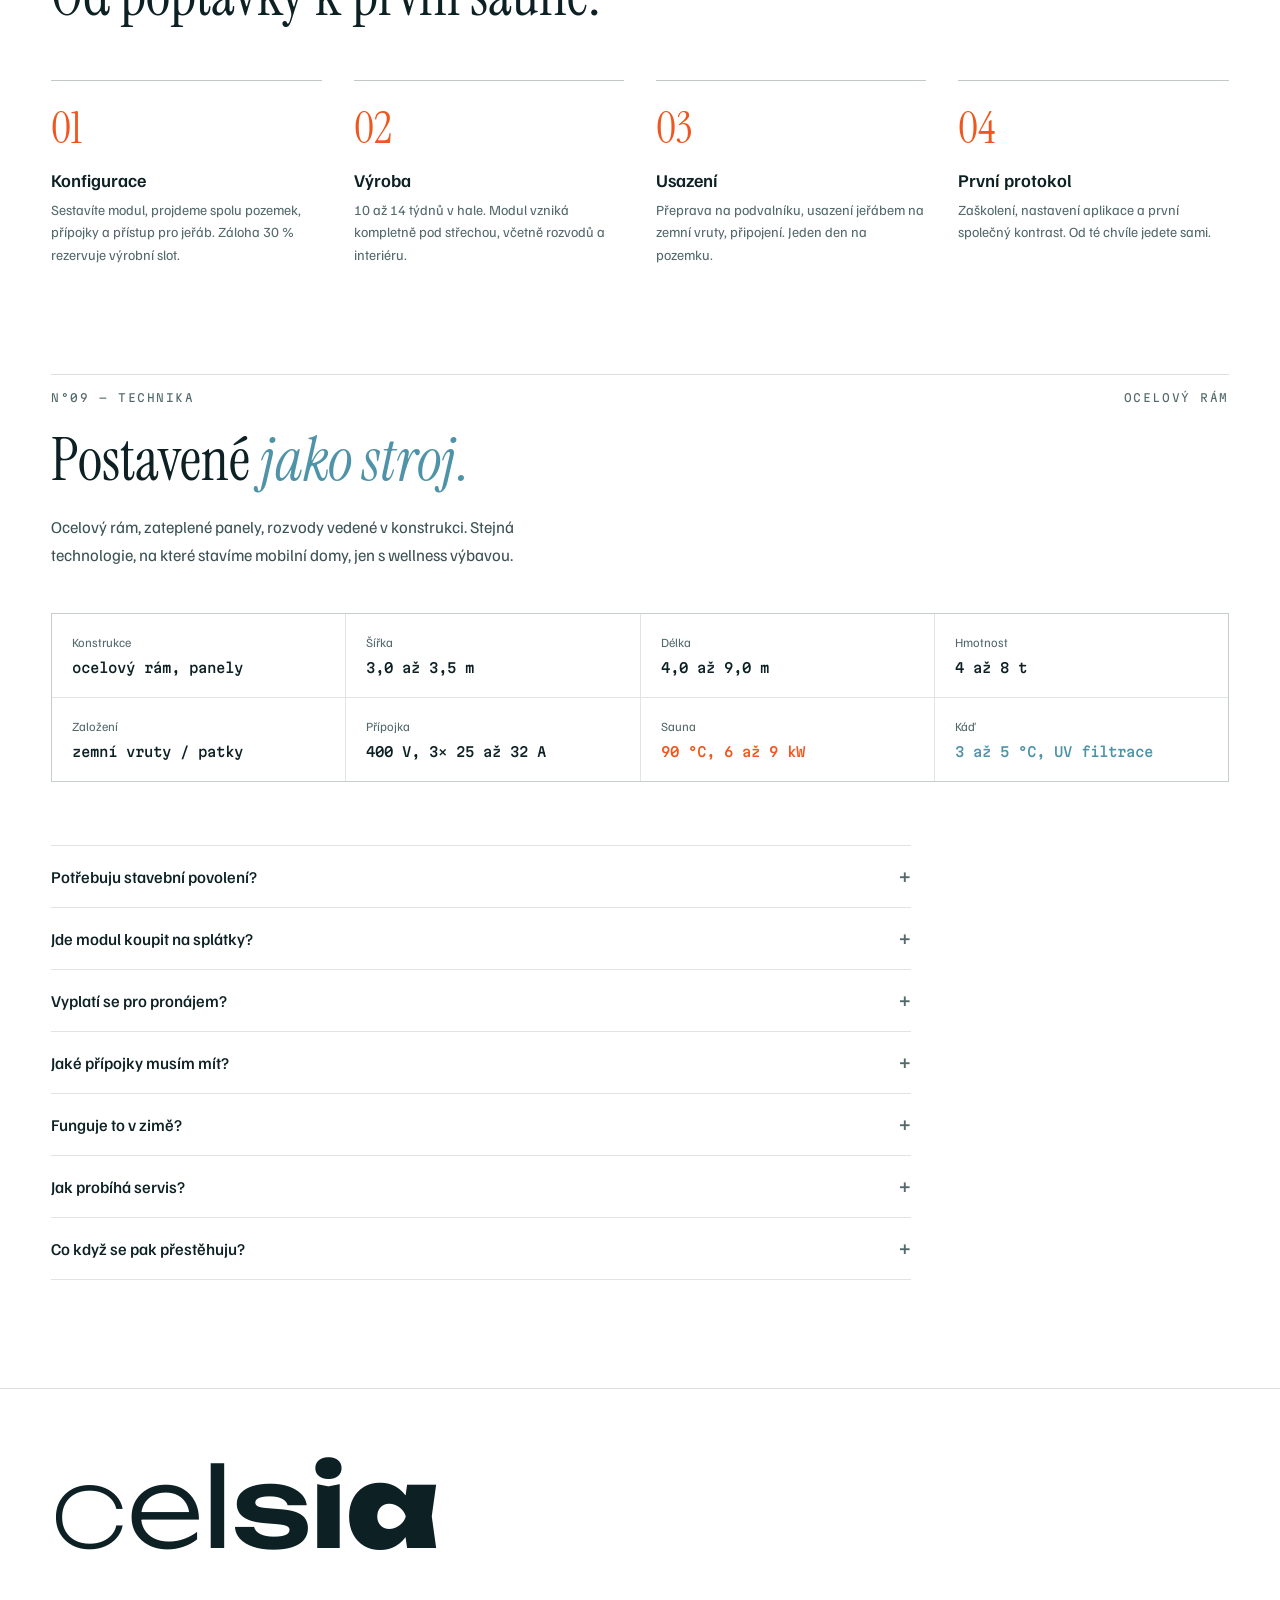
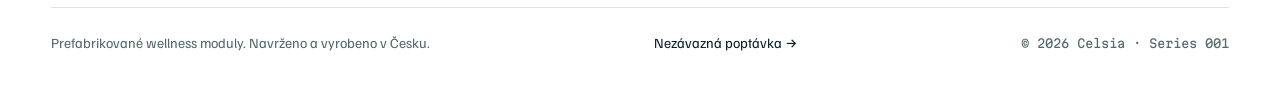
==== commit eb0504c6: "novy svetly design + mobilni optimalizace, styly zpet inline, styles.css pryc, klavesnice a aria v k" ====
--- a/index.html
+++ b/index.html
@@ -1,597 +1,637 @@
 <!DOCTYPE html>
-
 <html lang="cs">
 <head>
-<meta charset="utf-8"/>
-<meta content="width=device-width, initial-scale=1" name="viewport"/>
+<meta charset="utf-8">
+<meta name="viewport" content="width=device-width, initial-scale=1">
+<link rel="icon" type="image/svg+xml" href="favicon.svg">
 <title>Celsia — Hotové wellness za jeden den</title>
-<meta content="Prefabrikované wellness moduly: finská sauna, ledová káď a recovery v jednom objektu. Usazení za den, pevná cena, 30 dní na vrácení." name="description"/>
-<link href="https://fonts.googleapis.com" rel="preconnect"/>
-<link crossorigin="" href="https://fonts.gstatic.com" rel="preconnect"/>
-<link href="https://fonts.googleapis.com/css2?family=Instrument+Serif:ital@0;1&amp;family=Familjen+Grotesk:ital,wght@0,400..700;1,400..700&amp;family=Martian+Mono:wght@400;500;600&amp;family=Unbounded:wght@200..900&amp;display=swap" rel="stylesheet"/><link href="favicon.svg" rel="icon" type="image/svg+xml"/><link href="styles.css" rel="stylesheet"/><link href="https://davidsiwy.github.io/celsia/" rel="canonical"/><link href="https://davidsiwy.github.io/celsia/" hreflang="cs" rel="alternate"/><link href="https://davidsiwy.github.io/celsia/en.html" hreflang="en" rel="alternate"/><link href="https://davidsiwy.github.io/celsia/" hreflang="x-default" rel="alternate"/><meta content="Celsia — Hotové wellness za jeden den" property="og:title"/><meta content="Prefabrikované wellness moduly: finská sauna, ledová káď a recovery v jednom objektu. Usazení za den, pevná cena, 30 dní na vrácení." property="og:description"/><meta content="website" property="og:type"/><meta content="https://davidsiwy.github.io/celsia/" property="og:url"/><meta content="https://davidsiwy.github.io/celsia/img/hero-kontrast.jpg" property="og:image"/><meta content="cs_CZ" property="og:locale"/>
+<meta name="description" content="Prefabrikované wellness moduly: finská sauna, ledová káď a recovery v jednom objektu. Usazení za den, pevná cena, 30 dní na vrácení.">
+<link rel="preconnect" href="https://fonts.googleapis.com">
+<link rel="preconnect" href="https://fonts.gstatic.com" crossorigin>
+<link href="https://fonts.googleapis.com/css2?family=Instrument+Serif:ital@0;1&family=Familjen+Grotesk:ital,wght@0,400..700;1,400..700&family=Martian+Mono:wght@400;500;600&family=Unbounded:wght@200..900&display=swap" rel="stylesheet">
+<style>
+body{margin:0;background:#fff;color:#0d2125;font-family:"Familjen Grotesk",system-ui,sans-serif;-webkit-font-smoothing:antialiased;font-size:17px}
+a{color:#0d2125;text-decoration:none}a:hover{color:#f0561d}
+::selection{background:#f0561d;color:#fff}
+summary::-webkit-details-marker{display:none}
+input[type=range]{accent-color:#f0561d}
+html{scroll-behavior:smooth}
+section[id]{scroll-margin-top:76px}
+@media (max-width:1040px){[data-m~="nav"]{display:none!important}}
+@media (max-width:760px){
+[data-m~="stack"]{grid-template-columns:1fr!important}
+[data-m~="stack2"]{grid-template-columns:1fr 1fr!important}
+[data-m~="hide"]{display:none!important}
+[data-m~="unstick"]{position:static!important}
+[data-m~="stats"]>div{border-left:none!important;border-top:1px solid rgba(13,33,37,.14);padding:16px 12px 16px 0!important}
+[data-m~="stats"]>div:nth-child(-n+2){border-top:none}
+[data-m~="stats"]>div:nth-child(2n){border-left:1px solid rgba(13,33,37,.14)!important;padding-left:14px!important}
+[data-m~="trow"]{grid-template-columns:1fr 1fr!important}
+[data-m~="trow"]>div{padding:10px 14px 12px 0!important}
+[data-m~="trow"]>div:first-child{grid-column:1/-1;padding:14px 0 2px!important}
+[data-m~="zona"]{grid-template-columns:auto 1fr!important;row-gap:4px!important}
+[data-m~="zona"]>p{grid-column:1/-1}
+[data-m~="cta"]{padding:9px 12px!important;letter-spacing:.06em!important}
+}
+</style>
 </head>
 <body>
 <div>
-<header class="c1">
-<div class="c2">
-<a aria-label="Celsia" class="c3" href="#top"><span aria-hidden="true" class="logo-word"><span class="w200">c</span><span class="w280">e</span><span class="w380">l</span><span class="w520">s</span><span class="w700">i</span><span class="w900">a</span></span></a>
-<nav class="c5">
-<a class="c6 h1 nav-link" href="#koncept">Koncept</a>
-<a class="c6 h1 nav-link" href="#modely">Modely</a>
-<a class="c6 h1 nav-link" href="#pronajem">Pro pronájem</a>
-<a class="c6 h1 nav-link" href="#garance">Garance</a>
-<a class="c6 h1 nav-link" href="#technika">Technika</a>
-<span class="c7"><span class="c8">CZ</span><span class="c9"> / </span><a class="c6 h2" href="en.html">EN</a></span>
-<a class="c10 h3" href="#konfigurator">Sestavit modul</a>
-</nav>
-</div>
-</header>
-<section class="c11" id="top">
-<div class="c12">
-<div class="c13">
-<span>Prefabrikované wellness moduly</span>
-<span>Vyrobeno v Česku</span>
-<span class="c14">Series 001 · Ročník 2026</span>
-</div>
-<h1 class="c15">Hotové wellness za jeden den.<br/><em class="c16">Žádná stavba.</em></h1>
-<div class="c17 r-hero">
-<div>
-<p class="c18">Finská sauna, ledová káď a recovery v jednom objektu na ocelovém rámu. Vyrobíme v hale, přivezeme, ráno usadíme jeřábem. Večer poprvé topíte. A pokud vám do 30 dnů nesedne, vezmeme si ho zpátky a vrátíme peníze.</p>
-<div class="c19">
-<a class="c20 h3" href="#konfigurator">Sestavit modul →</a>
-<a class="c21 h4" href="#pronajem">Mám chatu / Airbnb</a>
-</div>
-</div>
-<div aria-hidden="true" class="c22 hero-temp">
-<span class="c23">KÁĎ</span>
-<span class="c24">3°</span>
-<span class="c25 hero-temp-line"></span>
-<span class="c26">90°</span>
-<span class="c27">SAUNA</span>
-</div>
-</div>
-</div>
-<figure class="c28">
-<img alt="Modul Celsia v zahradě za soumraku, prosklená sauna a otužovací káď na kryté palubě" class="c29" decoding="async" fetchpriority="high" height="768" src="img/hero-kontrast.jpg" width="1408"/>
-<span class="c30">SAUNA · 90°</span>
-<span class="c31">KÁĎ · 3°</span>
-</figure>
-<div class="c12">
-<div class="c32 r-4">
-<div class="c33"><b class="c34">1 den</b><span class="c35">MONTÁŽ NA POZEMKU</span></div>
-<div class="c36"><b class="c34">od 949 000 Kč</b><span class="c35">VČ. DPH A USAZENÍ</span></div>
-<div class="c36"><b class="c34">10 kusů ročně</b><span class="c35">VÍC JICH NEVYROBÍME</span></div>
-<div class="c36"><b class="c34">30 dní</b><span class="c35">NA VRÁCENÍ</span></div>
-</div>
-</div>
-</section>
-<section class="c37" id="koncept">
-<div class="c12">
-<div class="c38">
-<span>N°01 — Koncept</span><span><span class="c39">3°</span> ↔ <span class="c14">90°</span></span>
-</div>
-<h2 class="c40">Dvě teploty. <em class="c39">Jeden protokol.</em></h2>
-<p class="c41">Kontrastní terapie je střídání žáru a chladu v přesných intervalech. Finské studie ji dlouhodobě spojují s lepší regenerací, spánkem a kardiovaskulární kondicí. Celsia ji dává do jednoho objektu a vede vás protokolem krok za krokem. Žádné hlídání času, žádné sypání ledu.</p>
-<div class="c42 r-3">
-<article class="c43">
-<span class="c44">90°</span>
-<h3 class="c45">Žár</h3>
-<p class="c46">Finská sauna pro čtyři osoby. Thermo osika, panoramatické sklo, kamna 6 až 9 kW. Předehřejete na dálku z aplikace, doma vás čeká nahřáto.</p>
-</article>
-<article class="c47">
-<span class="c48">3°</span>
-<h3 class="c45">Led</h3>
-<p class="c46">Otužovací káď s chlazením, filtrací a UV lampou. Drží 3 až 5 °C nonstop. Jdete kolem, ponoříte se, jdete dál.</p>
-</article>
-<article class="c49">
-<span class="c50">660<span class="c51"> nm</span></span>
-<h3 class="c45">Světlo</h3>
-<p class="c46">Recovery lounge s velkoplošným red light panelem a infra lehátkem. Deset minut po kontrastu, se zvukem a aromou.</p>
-</article>
-</div>
-<div aria-label="Ukázka kontrastního protokolu v aplikaci Celsia" class="c52" role="img">
-<div class="c53">
-<span class="c54">Večerní kontrast</span>
-<span class="c55">CELSIA APP</span>
-</div>
-<div class="c56"><span class="c14">Sauna 90°</span><span>12 min</span></div>
-<div class="c56"><span class="c39">Káď 3°</span><span>2 min</span></div>
-<div class="c56"><span>Pauza</span><span>5 min</span></div>
-<div class="c57"><span class="c6">Opakovat</span><span>3 kola</span></div>
-<p class="c58">Řízení teplot, předehřev na dálku a historie sessions. Protokoly sestavené podle vědy, ne podle pocitu.</p>
-</div>
-</div>
-</section>
-<section class="c59" id="srovnani">
-<div class="c12">
-<div class="c60">
-<span>N°02 — Proč modul</span><span>Výrobek, ne stavba</span>
-</div>
-<h2 class="c61">Přístavba trvá rok. <em class="c14">Tohle den.</em></h2>
-<p class="c62">Zděné wellness znamená projekt, povolení, staveniště a rozpočet, který nikdo nedodrží. Modul je hotový výrobek. Cena je pevná, termín je pevný a zahrada zůstane celá.</p>
-<div class="c63">
-<div class="c64 r-cmp">
-<div class="c65"></div><div class="c66">Zděná přístavba</div><div class="c67">Celsia</div>
-</div>
-<div class="c68 r-cmp">
-<div class="c69">Čas</div><div class="c70">6 až 12 měsíců stavby</div><div class="c71">1 den na pozemku</div>
-</div>
-<div class="c68 r-cmp">
-<div class="c69">Povolení</div><div class="c70">stavební řízení</div><div class="c72">zpravidla bez povolení, výrobek na vrutech</div>
-</div>
-<div class="c68 r-cmp">
-<div class="c69">Cena</div><div class="c70">roste během stavby</div><div class="c72">pevná ve smlouvě, včetně dopravy</div>
-</div>
-<div class="c68 r-cmp">
-<div class="c69">Zahrada</div><div class="c70">měsíce staveniště</div><div class="c72">večer uklizeno</div>
-</div>
-<div class="c68 r-cmp">
-<div class="c69">Při stěhování</div><div class="c70">zůstává v domě</div><div class="c72">modul zvednete a vezmete s sebou</div>
-</div>
-</div>
-<div class="c73">
-<h3 class="c74">A co sauna za 300 tisíc?</h3>
-<p class="c75">Dobrá koupě, ale jiný produkt. Je to kabina. Bez ledové kádě, bez chlazení, bez sprchy, bez krytého závětří, bez dopravy s usazením a bez celku, který drží kontrastní protokol pohromadě. Prémiové evropské saunové moduly srovnatelného rozsahu, finské a estonské, se prodávají mezi 1,3 a 2,6 milionu korun a káď k nim stejně dokupujete zvlášť. Celsia má obojí v jednom tělese a na zahradě stojí za den.</p>
-</div>
-<div class="c76" id="zony">
-<div class="c60">
-<span>N°03 — Zóny</span><span>Stavebnice</span>
-</div>
-<h2 class="c77">Stavebnice, ze které si vyberete.</h2>
-<div class="c78">
-<div class="c79 r-zone">
-<span class="c80">01</span>
-<h3 class="c81">Finská sauna</h3>
-<p class="c82">Pro 4 osoby, thermo osika, panoramatické sklo. Elektrická kamna ve standardu, na dřevo jako opce.</p>
-</div>
-<div class="c79 r-zone">
-<span class="c80">02</span>
-<h3 class="c81">Ledová káď</h3>
-<p class="c82">Nerez, krytá paluba. S chillerem připravená 24/7 na 3 až 5 °C.</p>
-</div>
-<div class="c79 r-zone">
-<span class="c80">03</span>
-<h3 class="c81">Recovery lounge</h3>
-<p class="c82">Red light panel, infra lehátko, aroma a zvuk. Klidová část mezi koly.</p>
-</div>
-<div class="c79 r-zone">
-<span class="c80">04</span>
-<h3 class="c81">Vířivka</h3>
-<p class="c82">Zapuštěná do paluby, pro 5 osob. Na vlastní zemní patce, přípojka 400 V.</p>
-</div>
-<div class="c79 r-zone">
-<span class="c80">05</span>
-<h3 class="c81">Parní kabina</h3>
-<p class="c82">Volitelná zóna pro modely Studio a Grand.</p>
-</div>
-<div class="c79 r-zone">
-<span class="c80">06</span>
-<h3 class="c81">Střešní terasa</h3>
-<p class="c82">Pochozí střecha se zábradlím, lehátky a bočními schody. Součást modelu Grand.</p>
-</div>
-</div>
-</div>
-</div>
-</section>
-<section class="c37" id="modely">
-<div class="c12">
-<div class="c38">
-<span>N°04 — Modely</span><span>4 sestavy · 1 konstrukce</span>
-</div>
-<h2 class="c83">Čtyři sestavy. <em class="c14">Jedna konstrukce.</em></h2>
-<p class="c84">Každý modul je jeden vyrobený kus na ocelovém rámu. Na pozemek přijede hotový, usadí se jeřábem na zemní vruty a tentýž den se zapojí.</p>
-<article class="c85 r-plan">
-<div class="c86">
-<span class="c87">PŮDORYS · 2,5 × 4,0 M</span>
-<svg aria-label="Půdorys modelu Host" fill="none" stroke="#7f9899" stroke-width="1.2" viewbox="0 0 270 470">
-<rect height="400" stroke="#dfe9e8" width="250" x="10" y="10"></rect>
-<line x1="10" x2="260" y1="230" y2="230"></line>
-<rect fill="#f0561d" fill-opacity=".08" height="212" stroke="none" width="242" x="14" y="14"></rect>
-<circle cx="135" cy="330" r="46" stroke="#8fc0cf" stroke-width="1.5"></circle>
-<g fill="#7f9899" font-family="Martian Mono,monospace" font-size="12" stroke="none">
-<text fill="#dfe9e8" x="24" y="45">Sauna 90°</text><text x="24" y="63">4 osoby</text>
-<text x="24" y="258">Otevřená paluba</text><text fill="#8fc0cf" x="101" y="334">Káď 3°</text>
-<text x="24" y="398">venkovní sprcha</text>
-</g>
-<g fill="#54696b" font-family="Martian Mono,monospace" font-size="10" stroke="none"><text x="115" y="460">2,5 m</text><text text-anchor="middle" transform="rotate(90 244 215)" x="244" y="215">4,0 m</text></g>
-</svg>
-</div>
-<div class="c88">
-<div class="c89">
-<h3 class="c90">Celsia Host</h3>
-<span class="c91">PRO PRONÁJMY</span>
-</div>
-<p class="c92">2,5 × 4,0 M · CCA 3,5 T · STAVĚNÝ NA KOMERČNÍ PROVOZ</p>
-<p class="c93">Sauna a káď na otevřené palubě, bez okras a se vším, co provoz pro hosty potřebuje. V aplikaci host mode, teploty a časy řídíte na dálku vy, ne hosté.</p>
-<div class="c94 r-2">
-<span class="c95">Finská sauna pro 4 osoby</span>
-<span class="c95">Ledová káď, nerez</span>
-<span class="c95">Venkovní sprcha</span>
-<span class="c95">Otevřená paluba</span>
-<span class="c95">Elektrická kamna 6 kW</span>
-<span class="c95">Host mode v aplikaci</span>
-</div>
-<div class="c96">
-<div><span class="c97">949 000 Kč</span><span class="c98">vč. DPH, dopravy a usazení do 150 km od Prahy</span></div>
-<a class="c99 h5" data-pick-model="host" href="#konfigurator">Sestavit Host</a>
-</div>
-</div>
-</article>
-<article class="c100 r-plan">
-<div class="c86">
-<span class="c87">PŮDORYS · 3,0 × 4,0 M</span>
-<svg aria-label="Půdorys modelu Kontrast" fill="none" stroke="#7f9899" stroke-width="1.2" viewbox="0 0 320 450">
-<rect height="400" stroke="#dfe9e8" width="300" x="10" y="10"></rect>
-<line x1="10" x2="310" y1="95" y2="95"></line><line x1="10" x2="310" y1="300" y2="300"></line>
-<rect fill="#f0561d" fill-opacity=".08" height="197" stroke="none" width="292" x="14" y="99"></rect>
-<circle cx="160" cy="355" r="46" stroke="#8fc0cf" stroke-width="1.5"></circle>
-<g fill="#7f9899" font-family="Martian Mono,monospace" font-size="12" stroke="none">
-<text x="24" y="40">Převlékací zóna</text><text x="24" y="58">venkovní sprcha</text>
-<text fill="#dfe9e8" x="24" y="130">Sauna 90°</text><text x="24" y="148">4 osoby</text>
-<text fill="#8fc0cf" x="126" y="359">Káď 3°</text><text x="24" y="325">Krytá paluba</text>
-</g>
-<g fill="#54696b" font-family="Martian Mono,monospace" font-size="10" stroke="none"><text x="140" y="440">3,0 m</text><text text-anchor="middle" transform="rotate(90 292 215)" x="292" y="215">4,0 m</text></g>
-</svg>
-</div>
-<div class="c88">
-<h3 class="c90">Celsia Kontrast</h3>
-<p class="c92">3,0 × 4,0 M · CCA 4 T · ZÁKLAD METODY PRO DOMÁCÍ WELLNESS</p>
-<p class="c93">Sauna a ledová káď pod jednou střechou. Jedna pevná specifikace, žádné projektování. Nic navíc, nic nechybí.</p>
-<div class="c94 r-2">
-<span class="c95">Finská sauna pro 4 osoby</span>
-<span class="c95">Ledová káď, nerez</span>
-<span class="c95">Venkovní sprcha</span>
-<span class="c95">Převlékací zóna</span>
-<span class="c95">Elektrická kamna 6 kW</span>
-<span class="c95">Opláštění dle výběru</span>
-</div>
-<div class="c96">
-<div><span class="c97">1 190 000 Kč</span><span class="c98">vč. DPH, dopravy a usazení do 150 km od Prahy</span></div>
-<a class="c99 h5" data-pick-model="kontrast" href="#konfigurator">Sestavit Kontrast</a>
-</div>
-</div>
-</article>
-<article class="c100 r-plan">
-<div class="c86">
-<span class="c87">PŮDORYS · 3,5 × 6,5 M</span>
-<svg aria-label="Půdorys modelu Studio" fill="none" stroke="#7f9899" stroke-width="1.2" viewbox="0 0 320 620">
-<rect height="580" stroke="#dfe9e8" width="300" x="10" y="10"></rect>
-<line x1="10" x2="310" y1="110" y2="110"></line><line x1="10" x2="310" y1="280" y2="280"></line><line x1="10" x2="310" y1="465" y2="465"></line>
-<rect fill="#f0561d" fill-opacity=".08" height="177" stroke="none" width="292" x="14" y="284"></rect>
-<circle cx="160" cy="527" r="46" stroke="#8fc0cf" stroke-width="1.5"></circle>
-<g fill="#7f9899" font-family="Martian Mono,monospace" font-size="12" stroke="none">
-<text x="24" y="45">Zádveří</text><text x="24" y="63">venkovní sprcha</text>
-<text fill="#dfe9e8" x="24" y="145">Recovery lounge</text><text x="24" y="163">red light · infra</text>
-<text fill="#dfe9e8" x="24" y="315">Sauna 90°</text>
-<text fill="#8fc0cf" x="126" y="531">Káď 3°</text>
-</g>
-<g fill="#54696b" font-family="Martian Mono,monospace" font-size="10" stroke="none"><text x="140" y="612">3,5 m</text><text text-anchor="middle" transform="rotate(90 292 300)" x="292" y="300">6,5 m</text></g>
-</svg>
-</div>
-<div class="c88">
-<div class="c89">
-<h3 class="c90">Celsia Studio</h3>
-<span class="c101">NEJČASTĚJŠÍ VOLBA</span>
-</div>
-<p class="c92">3,5 × 6,5 M · CCA 6 T · KOMPLETNÍ LONGEVITY SESTAVA</p>
-<p class="c93">Kontrast plus regenerace. Recovery lounge s červeným světlem a infra lehátkem, chlazení kádě nonstop a chytré ovládání ve standardu.</p>
-<div class="c94 r-2">
-<span class="c95">Vše z modelu Kontrast</span>
-<span class="c102"><span class="c14">+ </span>Recovery lounge</span>
-<span class="c102"><span class="c14">+ </span>Red light panel a infra lehátko</span>
-<span class="c102"><span class="c14">+ </span>Chiller 24/7 ve standardu</span>
-<span class="c102"><span class="c14">+ </span>Celsia app a smart ovládání</span>
-<span class="c102"><span class="c14">+ </span>Kamna 9 kW</span>
-</div>
-<div class="c96">
-<div><span class="c97">2 690 000 Kč</span><span class="c98">vč. DPH, dopravy a usazení do 150 km od Prahy</span></div>
-<a class="c99 h5" data-pick-model="studio" href="#konfigurator">Sestavit Studio</a>
-</div>
-</div>
-</article>
-</div>
-<figure class="c103">
-<img alt="Modul Celsia Grand s vířivkou na terase, saunou, recovery loungí a pochozí střešní terasou" class="c104" decoding="async" height="768" loading="lazy" src="img/grand-terrace.jpg" width="1408"/>
-<span class="c105">VIZUALIZACE · MODEL GRAND · VÍŘIVKA 37° · STŘEŠNÍ TERASA</span>
-</figure>
-<div class="c12">
-<article class="c106 r-plan">
-<div class="c86">
-<span class="c87">PŮDORYS · 3,5 × 9,0 M</span>
-<svg aria-label="Půdorys modelu Grand" fill="none" stroke="#7f9899" stroke-width="1.2" viewbox="0 0 320 760">
-<rect height="730" stroke="#dfe9e8" width="300" x="10" y="10"></rect>
-<line x1="10" x2="310" y1="95" y2="95"></line><line x1="10" x2="310" y1="250" y2="250"></line><line x1="10" x2="310" y1="425" y2="425"></line><line x1="10" x2="310" y1="545" y2="545"></line>
-<rect fill="#f0561d" fill-opacity=".08" height="167" stroke="none" width="292" x="14" y="254"></rect>
-<circle cx="105" cy="485" r="40" stroke="#8fc0cf" stroke-width="1.5"></circle>
-<circle cx="160" cy="642" r="62" stroke="#dfe9e8" stroke-width="1.5"></circle>
-<g fill="#7f9899" font-family="Martian Mono,monospace" font-size="12" stroke="none">
-<text x="24" y="40">Zádveří · sprcha</text>
-<text fill="#dfe9e8" x="24" y="130">Recovery lounge</text><text x="24" y="148">red light · infra</text>
-<text fill="#dfe9e8" x="24" y="285">Sauna 90°</text>
-<text fill="#8fc0cf" x="76" y="489">Káď 3°</text>
-<text x="200" y="470">Parní kabina</text><text x="200" y="486">(opce)</text>
-<text fill="#dfe9e8" x="118" y="646">Vířivka 37°</text><text x="120" y="664">5 osob</text>
-</g>
-<g fill="#54696b" font-family="Martian Mono,monospace" font-size="10" stroke="none"><text x="140" y="752">3,5 m</text><text text-anchor="middle" transform="rotate(90 292 370)" x="292" y="370">9,0 m</text><text x="24" y="726">+ pochozí střešní terasa</text></g>
-</svg>
-</div>
-<div class="c88">
-<h3 class="c90">Celsia Grand</h3>
-<p class="c92">3,5 × 9,0 M · CCA 8 T · PRIVÁTNÍ WELLNESS DŮM</p>
-<p class="c93">Kompletní wellness pro rodinu i pronájem. K longevity sestavě přibývá zapuštěná vířivka pro pět osob a pochozí střešní terasa s lehátky.</p>
-<div class="c94 r-2">
-<span class="c95">Vše z modelu Studio</span>
-<span class="c102"><span class="c14">+ </span>Zapuštěná vířivka pro 5 osob</span>
-<span class="c102"><span class="c14">+ </span>Pochozí střešní terasa</span>
-<span class="c102"><span class="c14">+ </span>Boční schodiště a zábradlí</span>
-<span class="c102"><span class="c14">+ </span>Příprava pro parní kabinu</span>
-<span class="c102"><span class="c14">+ </span>Venkovní osvětlení palub</span>
-</div>
-<div class="c96">
-<div><span class="c97">3 990 000 Kč</span><span class="c98">vč. DPH, dopravy a usazení do 150 km od Prahy</span></div>
-<a class="c99 h5" data-pick-model="grand" href="#konfigurator">Sestavit Grand</a>
-</div>
-</div>
-</article>
-<div class="c107">
-<h2 class="c108">Cena, po které už <em class="c14">nic nepřijde.</em></h2>
-<p class="c109">Žádné vícepráce, žádný ceník příplatků na druhé straně smlouvy. Tohle všechno dostáváte v ceně modulu.</p>
-<div class="c110 r-4">
-<div class="c111"><b class="c112">Doprava a jeřáb</b><span class="c113">podvalník, autojeřáb, usazení na milimetr</span></div>
-<div class="c111"><b class="c112">Zemní vruty</b><span class="c113">založení bez betonu a bez výkopů</span></div>
-<div class="c111"><b class="c112">Zapojení za 1 den</b><span class="c113">elektro, voda, odpad, první zátop</span></div>
-<div class="c111"><b class="c112">Celsia app</b><span class="c113">protokoly, předehřev na dálku, historie</span></div>
-<div class="c111"><b class="c112">Osobní onboarding</b><span class="c113">první kontrast projdeme s vámi</span></div>
-<div class="c111"><b class="c112">Servis první rok</b><span class="c113">prohlídka kamen, chlazení a filtrace</span></div>
-<div class="c111"><b class="c112">Startovací sada</b><span class="c113">filtry, UV lampa, péče o vodu na sezónu</span></div>
-<div class="c111"><b class="c112">Záruka 5 let</b><span class="c113">na konstrukci, 2 roky na technologie</span></div>
-</div>
-</div>
-</div>
-</section>
-<section class="c59" id="pronajem">
-<div class="c12">
-<div class="c60">
-<span>N°05 — Pro chaty a Airbnb</span><span>Návratnost</span>
-</div>
-<h2 class="c83">Modul, který si <em class="c14">na sebe vydělá.</em></h2>
-<p class="c114">Wellness je dnes nejsilnější filtr při výběru ubytování. Podle dat AirDNA zvedá sauna cenu za noc kolem 7 %, vířivka 15 až 35 % a obsazenost roste až o 10 %. Modul usadíme za den, takže nepřijdete o jediný rezervovaný víkend. A hosté fotí zimní páru nad kádí za vás.</p>
-<div class="c115 r-2">
-<div class="c116">
-<p class="c117">Počítejte s námi</p>
-<label class="c118">O kolik zvednete cenu za noc <output class="c119" data-out="uplKc"></output></label>
-<input aria-label="Navýšení ceny za noc" class="c120" data-slider="upl" max="2000" min="500" step="50" type="range" value="1200"/>
-<label class="c121">Kolik nocí měsíčně prodáváte <output class="c119" data-out="nightsVal"></output></label>
-<input aria-label="Počet prodaných nocí měsíčně" class="c120" data-slider="nights" max="26" min="8" step="1" type="range" value="16"/>
-<div class="c122">
-<div class="c123"><span class="c124">Ročně navíc jen z ceny za noc</span><b class="c125" data-out="yearlyKc"></b></div>
-<div class="c123"><span class="c124">Návratnost modelu Host</span><b class="c125" data-out="paybackTxt"></b></div>
-<div class="c123"><span class="c124">Splátku pokryje</span><b class="c125" data-out="coverTxt"></b></div>
-</div>
-<p class="c126">Orientační splátka od 13 500 Kč měsíčně u modelu Host přes leasingového partnera, 20 % akontace, 72 splátek. Nepočítáme vyšší obsazenost mimo sezónu ani růst hodnoty nemovitosti. Konkrétní nabídku financování připravíme k poptávce.</p>
-</div>
-<div>
-<h3 class="c127">Proč to hostitelům dává smysl</h3>
-<p class="c128"><strong class="c129">Vyšší cena za noc.</strong> Sauna s ledovou kádí posouvá objekt do jiné kategorie inzerátu. Neprodáváte nocleh, prodáváte víkendový rituál.</p>
-<p class="c128"><strong class="c129">Sezóna celý rok.</strong> Kontrast je nejlepší v zimě a na podzim, přesně když je kalendář nejprázdnější.</p>
-<p class="c128"><strong class="c129">Žádná stavba u hostů.</strong> Ráno jeřáb, večer hotovo. Provoz nezastavíte ani na víkend.</p>
-<p class="c130"><strong class="c129">Majetek, ne náklad.</strong> Modul není přestavba cizí nemovitosti. Je váš, dá se přestěhovat i prodat.</p>
-<a class="c131 h6" data-pick-model="host" href="#konfigurator">Sestavit modul pro pronájem</a>
-</div>
-</div>
-</div>
-</section>
-<section class="c37" id="konfigurator">
-<div class="c12">
-<div class="c38">
-<span>N°06 — Konfigurátor</span><span class="c14">Cena konečná</span>
-</div>
-<h2 class="c83">Sestavte si <em class="c14">svůj modul.</em></h2>
-<p class="c84">Cena se počítá průběžně a je konečná. Odesláním se k ničemu nezavazujete. Do 24 hodin se ozveme s nejbližším volným výrobním slotem a dalším postupem.</p>
-<div class="c132 r-config">
-<div>
-<div class="c133">
-<span class="c134">1 · Model</span>
-<div class="c135">
-<div aria-pressed="false" class="c136 h7" data-pick-model="host" role="button" tabindex="0">
-<span class="c137"><i class="c138" data-mark="model:host"></i></span>
-<span class="c139"><span class="c140"><span class="c141">Celsia Host <span class="c142">· PRO PRONÁJMY</span></span><span class="c143">949 000 Kč</span></span><span class="c144">Sauna, káď na otevřené palubě, host mode · 2,5 × 4,0 m</span></span>
-</div>
-<div aria-pressed="false" class="c136 h7" data-pick-model="kontrast" role="button" tabindex="0">
-<span class="c137"><i class="c138" data-mark="model:kontrast"></i></span>
-<span class="c139"><span class="c140"><span class="c141">Celsia Kontrast</span><span class="c143">1 190 000 Kč</span></span><span class="c144">Sauna, ledová káď, venkovní sprcha · 3,0 × 4,0 m</span></span>
-</div>
-<div aria-pressed="false" class="c136 h7" data-pick-model="studio" role="button" tabindex="0">
-<span class="c137"><i class="c138" data-mark="model:studio"></i></span>
-<span class="c139"><span class="c140"><span class="c141">Celsia Studio <span class="c145">· NEJČASTĚJŠÍ VOLBA</span></span><span class="c143">2 690 000 Kč</span></span><span class="c144">Plus recovery lounge, chiller a smart ovládání · 3,5 × 6,5 m</span></span>
-</div>
-<div aria-pressed="false" class="c136 h7" data-pick-model="grand" role="button" tabindex="0">
-<span class="c137"><i class="c138" data-mark="model:grand"></i></span>
-<span class="c139"><span class="c140"><span class="c141">Celsia Grand</span><span class="c143">3 990 000 Kč</span></span><span class="c144">Plus vířivka pro 5 osob a střešní terasa · 3,5 × 9,0 m</span></span>
-</div>
-</div>
-</div>
-<div class="c133">
-<span class="c134">2 · Opláštění</span>
-<div class="c135">
-<div aria-pressed="false" class="c136 h7" data-pick-clad="thermo" role="button" tabindex="0">
-<span class="c137"><i class="c138" data-mark="clad:thermo"></i></span>
-<span class="c139"><span class="c140"><span class="c141">Thermowood</span><span class="c143">v ceně</span></span><span class="c144">Teplá severská borovice, přirozeně stárne do šeda</span></span>
-</div>
-<div aria-pressed="false" class="c136 h7" data-pick-clad="shou" role="button" tabindex="0">
-<span class="c137"><i class="c138" data-mark="clad:shou"></i></span>
-<span class="c139"><span class="c140"><span class="c141">Opálené dřevo</span><span class="c143">+ 85 000 Kč</span></span><span class="c144">Shou sugi ban, hluboká černá struktura, bezúdržbové</span></span>
-</div>
-<div aria-pressed="false" class="c136 h7" data-pick-clad="zrcadlo" role="button" tabindex="0">
-<span class="c137"><i class="c138" data-mark="clad:zrcadlo"></i></span>
-<span class="c139"><span class="c140"><span class="c141">Zrcadlové sklo</span><span class="c143">+ 140 000 Kč</span></span><span class="c144">Fasádní panely, modul zmizí v zahradě</span></span>
-</div>
-</div>
-</div>
-<div>
-<span class="c134">3 · Opce</span>
-<div class="c135">
-<div data-row="chiller"><div aria-pressed="false" class="c136 h7" data-toggle-opt="chiller" role="button" tabindex="0">
-<span class="c137"><i class="c138" data-mark="opt:chiller"></i></span>
-<span class="c139"><span class="c140"><span class="c141">Chiller 24/7</span><span class="c143" data-out="chillerPrice"></span></span><span class="c144">Káď drží 3 až 5 °C nonstop, bez ledu a bez čekání</span></span>
-</div></div>
-<div data-row="parni"><div aria-pressed="false" class="c136 h7" data-toggle-opt="parni" role="button" tabindex="0">
-<span class="c137"><i class="c138" data-mark="opt:parni"></i></span>
-<span class="c139"><span class="c140"><span class="c141">Parní kabina</span><span class="c143">+ 240 000 Kč</span></span><span class="c144">Samostatná parní zóna, pouze Studio a Grand</span></span>
-</div></div>
-<div aria-pressed="false" class="c136 h7" data-toggle-opt="drevo" role="button" tabindex="0">
-<span class="c137"><i class="c138" data-mark="opt:drevo"></i></span>
-<span class="c139"><span class="c140"><span class="c141">Kamna na dřevo</span><span class="c143">+ 38 000 Kč</span></span><span class="c144">Místo elektrických, s komínem a přívodem vzduchu</span></span>
-</div>
-</div>
-</div>
-</div>
-<aside aria-live="polite" class="c146 sticky-aside">
-<div class="c147">
-<span class="c148">Výrobní list</span>
-<span class="c149">SERIES 001</span>
-</div>
-<div data-sumrows=""></div>
-<div class="c150"><span class="c151">Celkem</span><b class="c152" data-out="total"></b></div>
-<p class="c153">Cena vč. DPH, dopravy a usazení jeřábem do 150 km od Prahy. Konečná, po podpisu se nemění. Záloha 30 %.</p>
-<form action="https://formsubmit.co/hello@gallerypoint.cz" class="c154" method="POST">
-<input name="_subject" type="hidden" value="Poptávka CELSIA"/>
-<input name="_template" type="hidden" value="table"/>
-<input data-out-value="conf" name="Konfigurace" type="hidden" value=""/>
-<input class="c155" name="Jméno" placeholder="Jméno a příjmení" required="" type="text"/>
-<input class="c155" name="Telefon" placeholder="Telefon" required="" type="tel"/>
-<input class="c155" name="Email" placeholder="E-mail" required="" type="email"/>
-<input class="c155" name="Místo" placeholder="Obec, kde bude modul stát" type="text"/>
-<textarea class="c156" name="Zpráva" placeholder="Poznámka, termín, dotaz"></textarea>
-<button class="c157 h8" type="submit">Ověřit volný slot</button>
-<p class="c158">Odesláním souhlasíte se zpracováním údajů pro vyřízení poptávky. Nic víc s nimi neděláme.</p>
-</form>
-</aside>
-</div>
-</div>
-</section>
-<section class="c159" id="garance">
-<div class="c12">
-<div class="c60">
-<span>N°07 — Garance</span><span>Riziko neseme my</span>
-</div>
-<h2 class="c83">Riziko <em class="c14">neseme my.</em></h2>
-<p class="c160">Kupujete věc za víc než milion, kterou jste si nemohli nikde osahat. Tak to otočíme. Vyzkoušíte ji doma a rozhodnete se potom.</p>
-<div class="c161 r-3">
-<div class="c162">
-<span class="c80">01</span>
-<h3 class="c163">30 dní doma</h3>
-<p class="c164">Saunujte, otužujte se, pozvěte návštěvu. Pokud vám modul do 30 dnů od usazení nesedne, odvezeme ho a vrátíme kupní cenu. Jediné, co jde za vámi, je zpáteční doprava.</p>
-</div>
-<div class="c162">
-<span class="c80">02</span>
-<h3 class="c163">Termín, nebo sleva</h3>
-<p class="c164">Ve smlouvě máte datum usazení. Za každý započatý týden našeho zpoždění jde z ceny 10 000 Kč dolů.</p>
-</div>
-<div class="c162">
-<span class="c80">03</span>
-<h3 class="c163">Pevná cena</h3>
-<p class="c164">Cena z konfigurátoru je cena na faktuře. Žádné vícepráce, žádné palivové příplatky, žádná překvapení.</p>
-</div>
-</div>
-<p class="c165">Přesné znění garancí je součástí smlouvy, kterou dostanete před podpisem.</p>
-<div class="c166">
-<p class="c167">Series 001 · Ročník 2026</p>
-<h2 class="c168">Deset číslovaných kusů ročně.</h2>
-<p class="c169">Každý modul staví jedna parta, jeden kus po druhém. Víc než deset jich za rok poctivě nevyrobíme. Každý nese číslovanou plaketu, výrobní list s podpisy party a prioritní servisní linku. Až se ročník naplní, další kusy jdou do ročníku 2027.</p>
-<a class="c170 h6" href="#konfigurator">Ověřit volný slot</a>
-</div>
-</div>
-</section>
-<section class="c37" id="proces">
-<div class="c12">
-<div class="c38">
-<span>N°08 — Jak to probíhá</span><span>10–14 týdnů výroba</span>
-</div>
-<h2 class="c171">Od poptávky k první sauně.</h2>
-<div class="c172 r-4">
-<div class="c173">
-<span class="c174">01</span>
-<h3 class="c175">Konfigurace</h3>
-<p class="c176">Sestavíte modul, projdeme spolu pozemek, přípojky a přístup pro jeřáb. Záloha 30 % rezervuje výrobní slot.</p>
-</div>
-<div class="c173">
-<span class="c174">02</span>
-<h3 class="c175">Výroba</h3>
-<p class="c176">10 až 14 týdnů v hale. Modul vzniká kompletně pod střechou, včetně rozvodů a interiéru.</p>
-</div>
-<div class="c173">
-<span class="c174">03</span>
-<h3 class="c175">Usazení</h3>
-<p class="c176">Přeprava na podvalníku, usazení jeřábem na zemní vruty, připojení. Jeden den na pozemku.</p>
-</div>
-<div class="c173">
-<span class="c174">04</span>
-<h3 class="c175">První protokol</h3>
-<p class="c176">Zaškolení, nastavení aplikace a první společný kontrast. Od té chvíle jedete sami.</p>
-</div>
-</div>
-</div>
-</section>
-<section class="c177" id="technika">
-<div class="c12">
-<div class="c38">
-<span>N°09 — Technika</span><span>Ocelový rám</span>
-</div>
-<h2 class="c178">Postavené <em class="c39">jako stroj.</em></h2>
-<p class="c179">Ocelový rám, zateplené panely, rozvody vedené v konstrukci. Stejná technologie, na které stavíme mobilní domy, jen s wellness výbavou.</p>
-<div class="c180 r-4">
-<div class="c181"><span class="c182">Konstrukce</span><b class="c183">ocelový rám, panely</b></div>
-<div class="c181"><span class="c182">Šířka</span><b class="c183">3,0 až 3,5 m</b></div>
-<div class="c181"><span class="c182">Délka</span><b class="c183">4,0 až 9,0 m</b></div>
-<div class="c181"><span class="c182">Hmotnost</span><b class="c183">4 až 8 t</b></div>
-<div class="c181"><span class="c182">Založení</span><b class="c183">zemní vruty / patky</b></div>
-<div class="c181"><span class="c182">Přípojka</span><b class="c183">400 V, 3× 25 až 32 A</b></div>
-<div class="c181"><span class="c182">Sauna</span><b class="c184">90 °C, 6 až 9 kW</b></div>
-<div class="c181"><span class="c182">Káď</span><b class="c185">3 až 5 °C, UV filtrace</b></div>
-</div>
-<div class="c186">
-<details class="c187">
-<summary class="c188">Potřebuju stavební povolení?<span aria-hidden="true" class="c189">+</span></summary>
-<p class="c190">Modul je výrobek usazený na zemní vruty, ne klasická stavba. Režim umístění závisí na velikosti modulu a konkrétním pozemku. Projdeme to s vámi před podpisem, patří to k přípravě zakázky.</p>
-</details>
-<details class="c187">
-<summary class="c188">Jde modul koupit na splátky?<span aria-hidden="true" class="c189">+</span></summary>
-<p class="c190">Ano, přes leasingového partnera. Orientačně od 13 500 Kč měsíčně s 20% akontací u modelu Host. Konkrétní nabídku připravíme společně s poptávkou.</p>
-</details>
-<details class="c187">
-<summary class="c188">Vyplatí se pro pronájem?<span aria-hidden="true" class="c189">+</span></summary>
-<p class="c190">Podle dat AirDNA zvedá sauna cenu za noc kolem 7 %, vířivka 15 až 35 % a obsazenost roste až o 10 %. Čím víc nocí prodáváte, tím rychleji se modul splatí. Při 15 a více nocích měsíčně vychází Host typicky kolem čtyř až šesti let jen z ceny za noc, u méně vytížených objektů déle. Kalkulačka výše počítá s vašimi čísly.</p>
-</details>
-<details class="c187">
-<summary class="c188">Jaké přípojky musím mít?<span aria-hidden="true" class="c189">+</span></summary>
-<p class="c190">Elektro 400 V s jističem 3× 25 až 32 A podle sestavy, voda a odpad pro sprchu a vířivku. Samotná káď funguje i bez trvalé přípojky vody.</p>
-</details>
-<details class="c187">
-<summary class="c188">Funguje to v zimě?<span aria-hidden="true" class="c189">+</span></summary>
-<p class="c190">Modul je celoročně zateplený a rozvody jsou vedené v temperované konstrukci. Zima je pro kontrast nejlepší sezóna.</p>
-</details>
-<details class="c187">
-<summary class="c188">Jak probíhá servis?<span aria-hidden="true" class="c189">+</span></summary>
-<p class="c190">Roční servisní prohlídka kamen, chlazení a filtrace, první rok v ceně. Na konstrukci dáváme záruku 5 let, na technologie 2 roky.</p>
-</details>
-<details class="c191">
-<summary class="c188">Co když se pak přestěhuju?<span aria-hidden="true" class="c189">+</span></summary>
-<p class="c190">Modul se dá stejným způsobem zvednout a převézt jinam. Je to jeho přirozená vlastnost, ne kompromis.</p>
-</details>
-</div>
-</div>
-</section>
-<footer class="c192">
-<div class="c12">
-<div aria-label="Celsia" class="footer-logo" role="img"><span aria-hidden="true"><span class="w200">c</span><span class="w280">e</span><span class="w380">l</span><span class="w520">s</span><span class="w700">i</span><span class="w900">a</span></span></div><p aria-hidden="true" class="temp-scale"><span class="ts-ice">3°</span> ·············· <span class="ts-ember">90°</span></p>
-<div class="c194">
-<p class="c195">Prefabrikované wellness moduly. Navrženo a vyrobeno v Česku.</p>
-<a class="c196" href="#konfigurator">Nezávazná poptávka →</a>
-<p class="c197">© 2026 Celsia · Series 001</p>
-</div>
-</div>
-</footer>
+  <header data-screen-label="Navigace" style="position:sticky;top:0;z-index:50;background:rgba(255,255,255,.88);backdrop-filter:blur(14px);border-bottom:1px solid rgba(13,33,37,.12)">
+    <div style="max-width:1360px;margin:0 auto;padding:0 clamp(20px,4vw,56px);display:flex;align-items:center;justify-content:space-between;height:66px">
+      <a href="#top" style="display:flex;align-items:center;gap:10px">
+        <span style="font-family:'Unbounded',sans-serif;font-size:18px;line-height:1;color:#0d2125"><span style="font-weight:200">c</span><span style="font-weight:280">e</span><span style="font-weight:380">l</span><span style="font-weight:520">s</span><span style="font-weight:700">i</span><span style="font-weight:900">a</span></span>
+      </a>
+      <nav style="display:flex;align-items:center;gap:26px;font-size:14.5px">
+        <a href="#koncept" data-m="nav" style="color:#54696b" data-hover="color:#0d2125">Koncept</a>
+        <a href="#modely" data-m="nav" style="color:#54696b" data-hover="color:#0d2125">Modely</a>
+        <a href="#pronajem" data-m="nav" style="color:#54696b" data-hover="color:#0d2125">Pro pronájem</a>
+        <a href="#garance" data-m="nav" style="color:#54696b" data-hover="color:#0d2125">Garance</a>
+        <a href="#technika" data-m="nav" style="color:#54696b" data-hover="color:#0d2125">Technika</a>
+        <span style="font-family:'Martian Mono',monospace;font-size:12px;letter-spacing:.08em;white-space:nowrap;flex-shrink:0"><span style="color:#0d2125;font-weight:600">CZ</span><span style="color:#54696b"> / </span><a href="en.html" style="color:#54696b" data-hover="color:#f0561d">EN</a></span>
+        <a href="#konfigurator" data-m="cta" style="white-space:nowrap;background:#f0561d;color:#fff;padding:11px 20px;font-family:'Martian Mono',monospace;font-size:11px;letter-spacing:.12em;text-transform:uppercase" data-hover="background:#ff6a30;color:#fff">Sestavit modul</a>
+      </nav>
+    </div>
+  </header>
+
+  <section id="top" data-screen-label="Hero" style="padding-top:clamp(48px,7vh,84px)">
+    <div style="max-width:1360px;margin:0 auto;padding:0 clamp(20px,4vw,56px)">
+      <div style="display:flex;justify-content:space-between;gap:20px;flex-wrap:wrap;border-top:1px solid rgba(13,33,37,.14);border-bottom:1px solid rgba(13,33,37,.14);padding:12px 0;font-family:'Martian Mono',monospace;font-size:11px;letter-spacing:.14em;text-transform:uppercase;color:#54696b">
+        <span>Prefabrikované wellness moduly</span>
+        <span>Vyrobeno v Česku</span>
+        <span style="color:#f0561d">Series 001 · Ročník 2026</span>
+      </div>
+      <h1 style="margin:clamp(36px,6vh,64px) 0 0;font-family:'Instrument Serif',serif;font-weight:400;font-size:clamp(42px,8.2vw,124px);line-height:.98;letter-spacing:-.015em">Hotové wellness za jeden den.<br><em style="color:#f0561d;font-weight:400">Žádná stavba.</em></h1>
+      <div data-m="stack" style="display:grid;grid-template-columns:minmax(0,1fr) auto;gap:clamp(28px,5vw,80px);align-items:end;margin-top:clamp(32px,5vh,56px)">
+        <div>
+          <p style="margin:0;font-size:18.5px;line-height:1.65;color:#3c5254;max-width:54ch;text-wrap:pretty">Finská sauna, ledová káď a recovery v jednom objektu na ocelovém rámu. Vyrobíme v hale, přivezeme, ráno usadíme jeřábem. Večer poprvé topíte. A pokud vám do 30 dnů nesedne, vezmeme si ho zpátky a vrátíme peníze.</p>
+          <div style="display:flex;gap:12px;margin-top:34px;flex-wrap:wrap">
+            <a href="#konfigurator" style="background:#f0561d;color:#fff;padding:16px 28px;font-family:'Martian Mono',monospace;font-size:12px;letter-spacing:.12em;text-transform:uppercase;font-weight:500" data-hover="background:#ff6a30;color:#fff">Sestavit modul →</a>
+            <a href="#pronajem" style="border:1px solid rgba(13,33,37,.3);color:#0d2125;padding:16px 28px;font-family:'Martian Mono',monospace;font-size:12px;letter-spacing:.12em;text-transform:uppercase" data-hover="border-color:#0d2125;color:#0d2125">Mám chatu / Airbnb</a>
+          </div>
+        </div>
+        <div data-m="hide" aria-hidden="true" style="display:flex;flex-direction:column;align-items:flex-end;gap:6px;padding-bottom:4px">
+          <span style="font-family:'Martian Mono',monospace;font-size:11px;letter-spacing:.14em;color:#4f93a8">KÁĎ</span>
+          <span style="font-family:'Instrument Serif',serif;font-size:clamp(40px,4.5vw,64px);line-height:1;color:#4f93a8">3°</span>
+          <span style="width:1px;height:56px;background:linear-gradient(180deg,#4f93a8,#f0561d)"></span>
+          <span style="font-family:'Instrument Serif',serif;font-size:clamp(40px,4.5vw,64px);line-height:1;color:#f0561d">90°</span>
+          <span style="font-family:'Martian Mono',monospace;font-size:11px;letter-spacing:.14em;color:#f0561d">SAUNA</span>
+        </div>
+      </div>
+    </div>
+    <figure style="margin:clamp(40px,7vh,72px) 0 0;position:relative">
+      <img src="img/hero-kontrast.jpg" alt="Modul Celsia v zahradě za soumraku, prosklená sauna a otužovací káď na kryté palubě" style="display:block;width:100%;height:clamp(380px,74vh,720px);object-fit:cover">
+      <span style="position:absolute;top:22px;left:clamp(20px,4vw,56px);background:#f0561d;color:#fff;font-family:'Martian Mono',monospace;font-size:11px;letter-spacing:.12em;padding:8px 12px">SAUNA · 90°</span>
+      <span style="position:absolute;bottom:22px;right:clamp(20px,4vw,56px);background:#4f93a8;color:#fff;font-family:'Martian Mono',monospace;font-size:11px;letter-spacing:.12em;padding:8px 12px">KÁĎ · 3°</span>
+    </figure>
+    <div style="max-width:1360px;margin:0 auto;padding:0 clamp(20px,4vw,56px)">
+      <div data-m="stack2 stats" style="display:grid;grid-template-columns:repeat(4,1fr);border-bottom:1px solid rgba(13,33,37,.14)">
+        <div style="padding:24px 24px 24px 0"><b style="display:block;font-family:'Instrument Serif',serif;font-weight:400;font-size:27px">1 den</b><span style="font-family:'Martian Mono',monospace;font-size:11px;letter-spacing:.08em;color:#54696b">MONTÁŽ NA POZEMKU</span></div>
+        <div style="padding:24px;border-left:1px solid rgba(13,33,37,.14)"><b style="display:block;font-family:'Instrument Serif',serif;font-weight:400;font-size:27px">od 949 000 Kč</b><span style="font-family:'Martian Mono',monospace;font-size:11px;letter-spacing:.08em;color:#54696b">VČ. DPH A USAZENÍ</span></div>
+        <div style="padding:24px;border-left:1px solid rgba(13,33,37,.14)"><b style="display:block;font-family:'Instrument Serif',serif;font-weight:400;font-size:27px">10 kusů ročně</b><span style="font-family:'Martian Mono',monospace;font-size:11px;letter-spacing:.08em;color:#54696b">VÍC JICH NEVYROBÍME</span></div>
+        <div style="padding:24px;border-left:1px solid rgba(13,33,37,.14)"><b style="display:block;font-family:'Instrument Serif',serif;font-weight:400;font-size:27px">30 dní</b><span style="font-family:'Martian Mono',monospace;font-size:11px;letter-spacing:.08em;color:#54696b">NA VRÁCENÍ</span></div>
+      </div>
+    </div>
+  </section>
+
+  <section id="koncept" data-screen-label="Koncept" style="padding:clamp(80px,12vh,150px) 0 0">
+    <div style="max-width:1360px;margin:0 auto;padding:0 clamp(20px,4vw,56px)">
+      <div style="display:flex;flex-wrap:wrap;gap:4px 18px;justify-content:space-between;align-items:baseline;border-top:1px solid rgba(13,33,37,.14);padding-top:16px;font-family:'Martian Mono',monospace;font-size:11px;letter-spacing:.14em;text-transform:uppercase;color:#54696b">
+        <span>N°01 — Koncept</span><span><span style="color:#4f93a8">3°</span> ↔ <span style="color:#f0561d">90°</span></span>
+      </div>
+      <h2 style="margin:26px 0 0;font-family:'Instrument Serif',serif;font-weight:400;font-size:clamp(33px,5.4vw,80px);line-height:1.02;letter-spacing:-.01em;max-width:16ch">Dvě teploty. <em style="color:#4f93a8">Jeden protokol.</em></h2>
+      <p style="margin:26px 0 0;font-size:17.5px;line-height:1.65;color:#3c5254;max-width:60ch;text-wrap:pretty">Kontrastní terapie je střídání žáru a chladu v přesných intervalech. Finské studie ji dlouhodobě spojují s lepší regenerací, spánkem a kardiovaskulární kondicí. Celsia ji dává do jednoho objektu a vede vás protokolem krok za krokem. Žádné hlídání času, žádné sypání ledu.</p>
+      <div data-m="stack" style="display:grid;grid-template-columns:repeat(3,1fr);gap:clamp(24px,3vw,48px);margin-top:clamp(44px,7vh,72px)">
+        <article style="border-top:2px solid #f0561d;padding-top:22px">
+          <span style="font-family:'Instrument Serif',serif;font-size:clamp(48px,5vw,76px);line-height:1;color:#f0561d">90°</span>
+          <h3 style="margin:18px 0 10px;font-size:20px;font-weight:600;letter-spacing:.01em">Žár</h3>
+          <p style="margin:0;font-size:15.5px;line-height:1.62;color:#3c5254">Finská sauna pro čtyři osoby. Thermo osika, panoramatické sklo, kamna 6 až 9 kW. Předehřejete na dálku z aplikace, doma vás čeká nahřáto.</p>
+        </article>
+        <article style="border-top:2px solid #4f93a8;padding-top:22px">
+          <span style="font-family:'Instrument Serif',serif;font-size:clamp(48px,5vw,76px);line-height:1;color:#4f93a8">3°</span>
+          <h3 style="margin:18px 0 10px;font-size:20px;font-weight:600;letter-spacing:.01em">Led</h3>
+          <p style="margin:0;font-size:15.5px;line-height:1.62;color:#3c5254">Otužovací káď s chlazením, filtrací a UV lampou. Drží 3 až 5 °C nonstop. Jdete kolem, ponoříte se, jdete dál.</p>
+        </article>
+        <article style="border-top:2px solid #0d2125;padding-top:22px">
+          <span style="font-family:'Instrument Serif',serif;font-size:clamp(48px,5vw,76px);line-height:1">660<span style="font-size:.45em"> nm</span></span>
+          <h3 style="margin:18px 0 10px;font-size:20px;font-weight:600;letter-spacing:.01em">Světlo</h3>
+          <p style="margin:0;font-size:15.5px;line-height:1.62;color:#3c5254">Recovery lounge s velkoplošným red light panelem a infra lehátkem. Deset minut po kontrastu, se zvukem a aromou.</p>
+        </article>
+      </div>
+      <div role="img" aria-label="Ukázka kontrastního protokolu v aplikaci Celsia" style="margin-top:clamp(44px,7vh,72px);max-width:520px;border:1px solid rgba(13,33,37,.18);background:#f4f7f6;padding:26px 28px">
+        <div style="display:flex;justify-content:space-between;align-items:baseline;border-bottom:1px solid rgba(13,33,37,.12);padding-bottom:14px;margin-bottom:6px">
+          <span style="font-family:'Instrument Serif',serif;font-size:21px">Večerní kontrast</span>
+          <span style="font-family:'Martian Mono',monospace;font-size:10.5px;letter-spacing:.12em;color:#54696b">CELSIA APP</span>
+        </div>
+        <div style="display:flex;justify-content:space-between;padding:11px 0;border-bottom:1px solid rgba(13,33,37,.08);font-family:'Martian Mono',monospace;font-size:13.5px"><span style="color:#f0561d">Sauna 90°</span><span>12 min</span></div>
+        <div style="display:flex;justify-content:space-between;padding:11px 0;border-bottom:1px solid rgba(13,33,37,.08);font-family:'Martian Mono',monospace;font-size:13.5px"><span style="color:#4f93a8">Káď 3°</span><span>2 min</span></div>
+        <div style="display:flex;justify-content:space-between;padding:11px 0;border-bottom:1px solid rgba(13,33,37,.08);font-family:'Martian Mono',monospace;font-size:13.5px"><span>Pauza</span><span>5 min</span></div>
+        <div style="display:flex;justify-content:space-between;padding:11px 0;font-family:'Martian Mono',monospace;font-size:13.5px"><span style="color:#54696b">Opakovat</span><span>3 kola</span></div>
+        <p style="margin:10px 0 0;font-size:13px;color:#54696b;line-height:1.55">Řízení teplot, předehřev na dálku a historie sessions. Protokoly sestavené podle vědy, ne podle pocitu.</p>
+      </div>
+    </div>
+  </section>
+
+  <section id="srovnani" data-screen-label="Srovnání" style="margin-top:clamp(80px,12vh,150px);background:#edf4f4;color:#0d2125;padding:clamp(72px,11vh,130px) 0">
+    <div style="max-width:1360px;margin:0 auto;padding:0 clamp(20px,4vw,56px)">
+      <div style="display:flex;flex-wrap:wrap;gap:4px 18px;justify-content:space-between;align-items:baseline;border-top:1px solid rgba(13,33,37,.2);padding-top:16px;font-family:'Martian Mono',monospace;font-size:11px;letter-spacing:.14em;text-transform:uppercase;color:#54696b">
+        <span>N°02 — Proč modul</span><span>Výrobek, ne stavba</span>
+      </div>
+      <h2 style="margin:26px 0 0;font-family:'Instrument Serif',serif;font-weight:400;font-size:clamp(33px,5.4vw,80px);line-height:1.02;letter-spacing:-.01em">Přístavba trvá rok. <em style="color:#f0561d">Tohle den.</em></h2>
+      <p style="margin:24px 0 0;font-size:17.5px;line-height:1.65;color:#3c5254;max-width:58ch;text-wrap:pretty">Zděné wellness znamená projekt, povolení, staveniště a rozpočet, který nikdo nedodrží. Modul je hotový výrobek. Cena je pevná, termín je pevný a zahrada zůstane celá.</p>
+      <div style="margin-top:clamp(40px,6vh,60px);border-top:2px solid #0d2125">
+        <div data-m="trow" style="display:grid;grid-template-columns:.65fr 1fr 1fr;border-bottom:1px solid rgba(13,33,37,.15);font-family:'Martian Mono',monospace;font-size:11px;letter-spacing:.12em;text-transform:uppercase;color:#54696b">
+          <div style="padding:16px 0"></div><div style="padding:16px 18px">Zděná přístavba</div><div style="padding:16px 18px;color:#0d2125;background:rgba(240,86,29,.07)">Celsia</div>
+        </div>
+        <div data-m="trow" style="display:grid;grid-template-columns:.65fr 1fr 1fr;border-bottom:1px solid rgba(13,33,37,.15);font-size:15.5px">
+          <div style="padding:16px 0;color:#54696b;font-size:14px">Čas</div><div style="padding:16px 18px;color:#6d8284">6 až 12 měsíců stavby</div><div style="padding:16px 18px;background:rgba(240,86,29,.07);font-weight:600">1 den na pozemku</div>
+        </div>
+        <div data-m="trow" style="display:grid;grid-template-columns:.65fr 1fr 1fr;border-bottom:1px solid rgba(13,33,37,.15);font-size:15.5px">
+          <div style="padding:16px 0;color:#54696b;font-size:14px">Povolení</div><div style="padding:16px 18px;color:#6d8284">stavební řízení</div><div style="padding:16px 18px;background:rgba(240,86,29,.07)">zpravidla bez povolení, výrobek na vrutech</div>
+        </div>
+        <div data-m="trow" style="display:grid;grid-template-columns:.65fr 1fr 1fr;border-bottom:1px solid rgba(13,33,37,.15);font-size:15.5px">
+          <div style="padding:16px 0;color:#54696b;font-size:14px">Cena</div><div style="padding:16px 18px;color:#6d8284">roste během stavby</div><div style="padding:16px 18px;background:rgba(240,86,29,.07)">pevná ve smlouvě, včetně dopravy</div>
+        </div>
+        <div data-m="trow" style="display:grid;grid-template-columns:.65fr 1fr 1fr;border-bottom:1px solid rgba(13,33,37,.15);font-size:15.5px">
+          <div style="padding:16px 0;color:#54696b;font-size:14px">Zahrada</div><div style="padding:16px 18px;color:#6d8284">měsíce staveniště</div><div style="padding:16px 18px;background:rgba(240,86,29,.07)">večer uklizeno</div>
+        </div>
+        <div data-m="trow" style="display:grid;grid-template-columns:.65fr 1fr 1fr;border-bottom:1px solid rgba(13,33,37,.15);font-size:15.5px">
+          <div style="padding:16px 0;color:#54696b;font-size:14px">Při stěhování</div><div style="padding:16px 18px;color:#6d8284">zůstává v domě</div><div style="padding:16px 18px;background:rgba(240,86,29,.07)">modul zvednete a vezmete s sebou</div>
+        </div>
+      </div>
+      <div style="margin-top:clamp(40px,6vh,60px);max-width:720px">
+        <h3 style="margin:0 0 12px;font-family:'Instrument Serif',serif;font-weight:400;font-size:29px">A co sauna za 300 tisíc?</h3>
+        <p style="margin:0;font-size:16px;line-height:1.65;color:#3c5254;text-wrap:pretty">Dobrá koupě, ale jiný produkt. Je to kabina. Bez ledové kádě, bez chlazení, bez sprchy, bez krytého závětří, bez dopravy s usazením a bez celku, který drží kontrastní protokol pohromadě. Prémiové evropské saunové moduly srovnatelného rozsahu, finské a estonské, se prodávají mezi 1,3 a 2,6 milionu korun a káď k nim stejně dokupujete zvlášť. Celsia má obojí v jednom tělese a na zahradě stojí za den.</p>
+      </div>
+      <div data-screen-label="Zóny" id="zony" style="margin-top:clamp(72px,11vh,120px)">
+        <div style="display:flex;flex-wrap:wrap;gap:4px 18px;justify-content:space-between;align-items:baseline;border-top:1px solid rgba(13,33,37,.2);padding-top:16px;font-family:'Martian Mono',monospace;font-size:11px;letter-spacing:.14em;text-transform:uppercase;color:#54696b">
+          <span>N°03 — Zóny</span><span>Stavebnice</span>
+        </div>
+        <h2 style="margin:26px 0 clamp(32px,5vh,48px);font-family:'Instrument Serif',serif;font-weight:400;font-size:clamp(30px,4.6vw,64px);line-height:1.04">Stavebnice, ze které si vyberete.</h2>
+        <div style="border-top:1px solid rgba(13,33,37,.2)">
+          <div data-m="zona" style="display:grid;grid-template-columns:auto 220px 1fr;gap:clamp(16px,3vw,44px);align-items:baseline;padding:18px 0;border-bottom:1px solid rgba(13,33,37,.15)">
+            <span style="font-family:'Martian Mono',monospace;font-size:12px;color:#f0561d">01</span>
+            <h3 style="margin:0;font-family:'Instrument Serif',serif;font-weight:400;font-size:24px">Finská sauna</h3>
+            <p style="margin:0;font-size:15px;color:#3c5254">Pro 4 osoby, thermo osika, panoramatické sklo. Elektrická kamna ve standardu, na dřevo jako opce.</p>
+          </div>
+          <div data-m="zona" style="display:grid;grid-template-columns:auto 220px 1fr;gap:clamp(16px,3vw,44px);align-items:baseline;padding:18px 0;border-bottom:1px solid rgba(13,33,37,.15)">
+            <span style="font-family:'Martian Mono',monospace;font-size:12px;color:#f0561d">02</span>
+            <h3 style="margin:0;font-family:'Instrument Serif',serif;font-weight:400;font-size:24px">Ledová káď</h3>
+            <p style="margin:0;font-size:15px;color:#3c5254">Nerez, krytá paluba. S chillerem připravená 24/7 na 3 až 5 °C.</p>
+          </div>
+          <div data-m="zona" style="display:grid;grid-template-columns:auto 220px 1fr;gap:clamp(16px,3vw,44px);align-items:baseline;padding:18px 0;border-bottom:1px solid rgba(13,33,37,.15)">
+            <span style="font-family:'Martian Mono',monospace;font-size:12px;color:#f0561d">03</span>
+            <h3 style="margin:0;font-family:'Instrument Serif',serif;font-weight:400;font-size:24px">Recovery lounge</h3>
+            <p style="margin:0;font-size:15px;color:#3c5254">Red light panel, infra lehátko, aroma a zvuk. Klidová část mezi koly.</p>
+          </div>
+          <div data-m="zona" style="display:grid;grid-template-columns:auto 220px 1fr;gap:clamp(16px,3vw,44px);align-items:baseline;padding:18px 0;border-bottom:1px solid rgba(13,33,37,.15)">
+            <span style="font-family:'Martian Mono',monospace;font-size:12px;color:#f0561d">04</span>
+            <h3 style="margin:0;font-family:'Instrument Serif',serif;font-weight:400;font-size:24px">Vířivka</h3>
+            <p style="margin:0;font-size:15px;color:#3c5254">Zapuštěná do paluby, pro 5 osob. Na vlastní zemní patce, přípojka 400 V.</p>
+          </div>
+          <div data-m="zona" style="display:grid;grid-template-columns:auto 220px 1fr;gap:clamp(16px,3vw,44px);align-items:baseline;padding:18px 0;border-bottom:1px solid rgba(13,33,37,.15)">
+            <span style="font-family:'Martian Mono',monospace;font-size:12px;color:#f0561d">05</span>
+            <h3 style="margin:0;font-family:'Instrument Serif',serif;font-weight:400;font-size:24px">Parní kabina</h3>
+            <p style="margin:0;font-size:15px;color:#3c5254">Volitelná zóna pro modely Studio a Grand.</p>
+          </div>
+          <div data-m="zona" style="display:grid;grid-template-columns:auto 220px 1fr;gap:clamp(16px,3vw,44px);align-items:baseline;padding:18px 0;border-bottom:1px solid rgba(13,33,37,.15)">
+            <span style="font-family:'Martian Mono',monospace;font-size:12px;color:#f0561d">06</span>
+            <h3 style="margin:0;font-family:'Instrument Serif',serif;font-weight:400;font-size:24px">Střešní terasa</h3>
+            <p style="margin:0;font-size:15px;color:#3c5254">Pochozí střecha se zábradlím, lehátky a bočními schody. Součást modelu Grand.</p>
+          </div>
+        </div>
+      </div>
+    </div>
+  </section>
+
+  <section id="modely" data-screen-label="Modely" style="padding:clamp(80px,12vh,150px) 0 0">
+    <div style="max-width:1360px;margin:0 auto;padding:0 clamp(20px,4vw,56px)">
+      <div style="display:flex;flex-wrap:wrap;gap:4px 18px;justify-content:space-between;align-items:baseline;border-top:1px solid rgba(13,33,37,.14);padding-top:16px;font-family:'Martian Mono',monospace;font-size:11px;letter-spacing:.14em;text-transform:uppercase;color:#54696b">
+        <span>N°04 — Modely</span><span>4 sestavy · 1 konstrukce</span>
+      </div>
+      <h2 style="margin:26px 0 0;font-family:'Instrument Serif',serif;font-weight:400;font-size:clamp(33px,5.4vw,80px);line-height:1.02">Čtyři sestavy. <em style="color:#f0561d">Jedna konstrukce.</em></h2>
+      <p style="margin:24px 0 0;font-size:17.5px;line-height:1.65;color:#3c5254;max-width:58ch">Každý modul je jeden vyrobený kus na ocelovém rámu. Na pozemek přijede hotový, usadí se jeřábem na zemní vruty a tentýž den se zapojí.</p>
+
+      <article data-m="stack" style="display:grid;grid-template-columns:minmax(240px,340px) 1fr;gap:clamp(28px,5vw,80px);padding:clamp(44px,7vh,64px) 0;border-top:1px solid rgba(13,33,37,.14);margin-top:clamp(44px,7vh,64px)">
+        <div style="border:1px solid rgba(13,33,37,.14);background:#f4f7f6;padding:22px;max-width:340px;box-sizing:border-box">
+          <span style="display:block;font-family:'Martian Mono',monospace;font-size:11px;letter-spacing:.1em;color:#54696b;margin-bottom:14px">PŮDORYS · 2,5 × 4,0 M</span>
+          <svg viewBox="0 0 270 470" fill="none" stroke="#54696b" stroke-width="1.2" aria-label="Půdorys modelu Host">
+            <rect x="10" y="10" width="250" height="400" stroke="#0d2125"></rect>
+            <line x1="10" y1="230" x2="260" y2="230"></line>
+            <rect x="14" y="14" width="242" height="212" fill="#f0561d" fill-opacity=".08" stroke="none"></rect>
+            <circle cx="135" cy="330" r="46" stroke="#4f93a8" stroke-width="1.5"></circle>
+            <g font-family="Martian Mono,monospace" font-size="12" fill="#54696b" stroke="none">
+              <text x="24" y="45" fill="#0d2125">Sauna 90°</text><text x="24" y="63">4 osoby</text>
+              <text x="24" y="258">Otevřená paluba</text><text x="101" y="334" fill="#4f93a8">Káď 3°</text>
+              <text x="24" y="398">venkovní sprcha</text>
+            </g>
+            <g font-family="Martian Mono,monospace" font-size="10" fill="#54696b" stroke="none"><text x="115" y="460">2,5 m</text><text x="244" y="215" transform="rotate(90 244 215)" text-anchor="middle">4,0 m</text></g>
+          </svg>
+        </div>
+        <div style="display:flex;flex-direction:column">
+          <div style="display:flex;align-items:baseline;gap:14px;flex-wrap:wrap">
+            <h3 style="margin:0;font-family:'Instrument Serif',serif;font-weight:400;font-size:clamp(30px,3.4vw,44px)">Celsia Host</h3>
+            <span style="font-family:'Martian Mono',monospace;font-size:10.5px;letter-spacing:.12em;color:#4f93a8;border:1px solid rgba(79,147,168,.55);padding:5px 10px">PRO PRONÁJMY</span>
+          </div>
+          <p style="margin:10px 0 16px;font-family:'Martian Mono',monospace;font-size:12px;color:#54696b">2,5 × 4,0 M · CCA 3,5 T · STAVĚNÝ NA KOMERČNÍ PROVOZ</p>
+          <p style="margin:0;font-size:16px;line-height:1.62;color:#3c5254;max-width:60ch">Sauna a káď na otevřené palubě, bez okras a se vším, co provoz pro hosty potřebuje. V aplikaci host mode, teploty a časy řídíte na dálku vy, ne hosté.</p>
+          <div data-m="stack" style="display:grid;grid-template-columns:1fr 1fr;gap:0 40px;margin:22px 0 26px;max-width:640px">
+            <span style="padding:8px 0;border-bottom:1px solid rgba(13,33,37,.1);font-size:15px">Finská sauna pro 4 osoby</span>
+            <span style="padding:8px 0;border-bottom:1px solid rgba(13,33,37,.1);font-size:15px">Ledová káď, nerez</span>
+            <span style="padding:8px 0;border-bottom:1px solid rgba(13,33,37,.1);font-size:15px">Venkovní sprcha</span>
+            <span style="padding:8px 0;border-bottom:1px solid rgba(13,33,37,.1);font-size:15px">Otevřená paluba</span>
+            <span style="padding:8px 0;border-bottom:1px solid rgba(13,33,37,.1);font-size:15px">Elektrická kamna 6 kW</span>
+            <span style="padding:8px 0;border-bottom:1px solid rgba(13,33,37,.1);font-size:15px">Host mode v aplikaci</span>
+          </div>
+          <div style="display:flex;align-items:flex-end;justify-content:space-between;gap:20px;flex-wrap:wrap;margin-top:auto">
+            <div><span style="font-family:'Instrument Serif',serif;font-size:clamp(26px,2.6vw,34px)">949 000 Kč</span><span style="display:block;font-size:12.5px;color:#54696b;margin-top:4px">vč. DPH, dopravy a usazení do 150 km od Prahy</span></div>
+            <a href="#konfigurator" data-pick-model="host" style="border:1px solid rgba(13,33,37,.3);padding:13px 24px;font-family:'Martian Mono',monospace;font-size:11px;letter-spacing:.12em;text-transform:uppercase;color:#0d2125;white-space:nowrap" data-hover="border-color:#f0561d;color:#f0561d">Sestavit Host</a>
+          </div>
+        </div>
+      </article>
+
+      <article data-m="stack" style="display:grid;grid-template-columns:minmax(240px,340px) 1fr;gap:clamp(28px,5vw,80px);padding:clamp(44px,7vh,64px) 0;border-top:1px solid rgba(13,33,37,.14)">
+        <div style="border:1px solid rgba(13,33,37,.14);background:#f4f7f6;padding:22px;max-width:340px;box-sizing:border-box">
+          <span style="display:block;font-family:'Martian Mono',monospace;font-size:11px;letter-spacing:.1em;color:#54696b;margin-bottom:14px">PŮDORYS · 3,0 × 4,0 M</span>
+          <svg viewBox="0 0 320 450" fill="none" stroke="#54696b" stroke-width="1.2" aria-label="Půdorys modelu Kontrast">
+            <rect x="10" y="10" width="300" height="400" stroke="#0d2125"></rect>
+            <line x1="10" y1="95" x2="310" y2="95"></line><line x1="10" y1="300" x2="310" y2="300"></line>
+            <rect x="14" y="99" width="292" height="197" fill="#f0561d" fill-opacity=".08" stroke="none"></rect>
+            <circle cx="160" cy="355" r="46" stroke="#4f93a8" stroke-width="1.5"></circle>
+            <g font-family="Martian Mono,monospace" font-size="12" fill="#54696b" stroke="none">
+              <text x="24" y="40">Převlékací zóna</text><text x="24" y="58">venkovní sprcha</text>
+              <text x="24" y="130" fill="#0d2125">Sauna 90°</text><text x="24" y="148">4 osoby</text>
+              <text x="126" y="359" fill="#4f93a8">Káď 3°</text><text x="24" y="325">Krytá paluba</text>
+            </g>
+            <g font-family="Martian Mono,monospace" font-size="10" fill="#54696b" stroke="none"><text x="140" y="440">3,0 m</text><text x="292" y="215" transform="rotate(90 292 215)" text-anchor="middle">4,0 m</text></g>
+          </svg>
+        </div>
+        <div style="display:flex;flex-direction:column">
+          <h3 style="margin:0;font-family:'Instrument Serif',serif;font-weight:400;font-size:clamp(30px,3.4vw,44px)">Celsia Kontrast</h3>
+          <p style="margin:10px 0 16px;font-family:'Martian Mono',monospace;font-size:12px;color:#54696b">3,0 × 4,0 M · CCA 4 T · ZÁKLAD METODY PRO DOMÁCÍ WELLNESS</p>
+          <p style="margin:0;font-size:16px;line-height:1.62;color:#3c5254;max-width:60ch">Sauna a ledová káď pod jednou střechou. Jedna pevná specifikace, žádné projektování. Nic navíc, nic nechybí.</p>
+          <div data-m="stack" style="display:grid;grid-template-columns:1fr 1fr;gap:0 40px;margin:22px 0 26px;max-width:640px">
+            <span style="padding:8px 0;border-bottom:1px solid rgba(13,33,37,.1);font-size:15px">Finská sauna pro 4 osoby</span>
+            <span style="padding:8px 0;border-bottom:1px solid rgba(13,33,37,.1);font-size:15px">Ledová káď, nerez</span>
+            <span style="padding:8px 0;border-bottom:1px solid rgba(13,33,37,.1);font-size:15px">Venkovní sprcha</span>
+            <span style="padding:8px 0;border-bottom:1px solid rgba(13,33,37,.1);font-size:15px">Převlékací zóna</span>
+            <span style="padding:8px 0;border-bottom:1px solid rgba(13,33,37,.1);font-size:15px">Elektrická kamna 6 kW</span>
+            <span style="padding:8px 0;border-bottom:1px solid rgba(13,33,37,.1);font-size:15px">Opláštění dle výběru</span>
+          </div>
+          <div style="display:flex;align-items:flex-end;justify-content:space-between;gap:20px;flex-wrap:wrap;margin-top:auto">
+            <div><span style="font-family:'Instrument Serif',serif;font-size:clamp(26px,2.6vw,34px)">1 190 000 Kč</span><span style="display:block;font-size:12.5px;color:#54696b;margin-top:4px">vč. DPH, dopravy a usazení do 150 km od Prahy</span></div>
+            <a href="#konfigurator" data-pick-model="kontrast" style="border:1px solid rgba(13,33,37,.3);padding:13px 24px;font-family:'Martian Mono',monospace;font-size:11px;letter-spacing:.12em;text-transform:uppercase;color:#0d2125;white-space:nowrap" data-hover="border-color:#f0561d;color:#f0561d">Sestavit Kontrast</a>
+          </div>
+        </div>
+      </article>
+
+      <article data-m="stack" style="display:grid;grid-template-columns:minmax(240px,340px) 1fr;gap:clamp(28px,5vw,80px);padding:clamp(44px,7vh,64px) 0;border-top:1px solid rgba(13,33,37,.14)">
+        <div style="border:1px solid rgba(13,33,37,.14);background:#f4f7f6;padding:22px;max-width:340px;box-sizing:border-box">
+          <span style="display:block;font-family:'Martian Mono',monospace;font-size:11px;letter-spacing:.1em;color:#54696b;margin-bottom:14px">PŮDORYS · 3,5 × 6,5 M</span>
+          <svg viewBox="0 0 320 620" fill="none" stroke="#54696b" stroke-width="1.2" aria-label="Půdorys modelu Studio">
+            <rect x="10" y="10" width="300" height="580" stroke="#0d2125"></rect>
+            <line x1="10" y1="110" x2="310" y2="110"></line><line x1="10" y1="280" x2="310" y2="280"></line><line x1="10" y1="465" x2="310" y2="465"></line>
+            <rect x="14" y="284" width="292" height="177" fill="#f0561d" fill-opacity=".08" stroke="none"></rect>
+            <circle cx="160" cy="527" r="46" stroke="#4f93a8" stroke-width="1.5"></circle>
+            <g font-family="Martian Mono,monospace" font-size="12" fill="#54696b" stroke="none">
+              <text x="24" y="45">Zádveří</text><text x="24" y="63">venkovní sprcha</text>
+              <text x="24" y="145" fill="#0d2125">Recovery lounge</text><text x="24" y="163">red light · infra</text>
+              <text x="24" y="315" fill="#0d2125">Sauna 90°</text>
+              <text x="126" y="531" fill="#4f93a8">Káď 3°</text>
+            </g>
+            <g font-family="Martian Mono,monospace" font-size="10" fill="#54696b" stroke="none"><text x="140" y="612">3,5 m</text><text x="292" y="300" transform="rotate(90 292 300)" text-anchor="middle">6,5 m</text></g>
+          </svg>
+        </div>
+        <div style="display:flex;flex-direction:column">
+          <div style="display:flex;align-items:baseline;gap:14px;flex-wrap:wrap">
+            <h3 style="margin:0;font-family:'Instrument Serif',serif;font-weight:400;font-size:clamp(30px,3.4vw,44px)">Celsia Studio</h3>
+            <span style="font-family:'Martian Mono',monospace;font-size:10.5px;letter-spacing:.12em;color:#f0561d;border:1px solid rgba(240,86,29,.6);padding:5px 10px">NEJČASTĚJŠÍ VOLBA</span>
+          </div>
+          <p style="margin:10px 0 16px;font-family:'Martian Mono',monospace;font-size:12px;color:#54696b">3,5 × 6,5 M · CCA 6 T · KOMPLETNÍ LONGEVITY SESTAVA</p>
+          <p style="margin:0;font-size:16px;line-height:1.62;color:#3c5254;max-width:60ch">Kontrast plus regenerace. Recovery lounge s červeným světlem a infra lehátkem, chlazení kádě nonstop a chytré ovládání ve standardu.</p>
+          <div data-m="stack" style="display:grid;grid-template-columns:1fr 1fr;gap:0 40px;margin:22px 0 26px;max-width:640px">
+            <span style="padding:8px 0;border-bottom:1px solid rgba(13,33,37,.1);font-size:15px">Vše z modelu Kontrast</span>
+            <span style="padding:8px 0;border-bottom:1px solid rgba(13,33,37,.1);font-size:15px;color:#0d2125"><span style="color:#f0561d">+ </span>Recovery lounge</span>
+            <span style="padding:8px 0;border-bottom:1px solid rgba(13,33,37,.1);font-size:15px;color:#0d2125"><span style="color:#f0561d">+ </span>Red light panel a infra lehátko</span>
+            <span style="padding:8px 0;border-bottom:1px solid rgba(13,33,37,.1);font-size:15px;color:#0d2125"><span style="color:#f0561d">+ </span>Chiller 24/7 ve standardu</span>
+            <span style="padding:8px 0;border-bottom:1px solid rgba(13,33,37,.1);font-size:15px;color:#0d2125"><span style="color:#f0561d">+ </span>Celsia app a smart ovládání</span>
+            <span style="padding:8px 0;border-bottom:1px solid rgba(13,33,37,.1);font-size:15px;color:#0d2125"><span style="color:#f0561d">+ </span>Kamna 9 kW</span>
+          </div>
+          <div style="display:flex;align-items:flex-end;justify-content:space-between;gap:20px;flex-wrap:wrap;margin-top:auto">
+            <div><span style="font-family:'Instrument Serif',serif;font-size:clamp(26px,2.6vw,34px)">2 690 000 Kč</span><span style="display:block;font-size:12.5px;color:#54696b;margin-top:4px">vč. DPH, dopravy a usazení do 150 km od Prahy</span></div>
+            <a href="#konfigurator" data-pick-model="studio" style="border:1px solid rgba(13,33,37,.3);padding:13px 24px;font-family:'Martian Mono',monospace;font-size:11px;letter-spacing:.12em;text-transform:uppercase;color:#0d2125;white-space:nowrap" data-hover="border-color:#f0561d;color:#f0561d">Sestavit Studio</a>
+          </div>
+        </div>
+      </article>
+    </div>
+    <figure style="margin:0;position:relative">
+      <img src="img/grand-terrace.jpg" alt="Modul Celsia Grand s vířivkou na terase, saunou, recovery loungí a pochozí střešní terasou" style="display:block;width:100%;height:clamp(340px,62vh,620px);object-fit:cover">
+      <span style="position:absolute;bottom:22px;left:clamp(20px,4vw,56px);background:#0d2125;color:#fff;font-family:'Martian Mono',monospace;font-size:11px;letter-spacing:.12em;padding:8px 12px">VIZUALIZACE · MODEL GRAND · VÍŘIVKA 37° · STŘEŠNÍ TERASA</span>
+    </figure>
+    <div style="max-width:1360px;margin:0 auto;padding:0 clamp(20px,4vw,56px)">
+      <article data-m="stack" style="display:grid;grid-template-columns:minmax(240px,340px) 1fr;gap:clamp(28px,5vw,80px);padding:clamp(44px,7vh,64px) 0;border-bottom:1px solid rgba(13,33,37,.14)">
+        <div style="border:1px solid rgba(13,33,37,.14);background:#f4f7f6;padding:22px;max-width:340px;box-sizing:border-box">
+          <span style="display:block;font-family:'Martian Mono',monospace;font-size:11px;letter-spacing:.1em;color:#54696b;margin-bottom:14px">PŮDORYS · 3,5 × 9,0 M</span>
+          <svg viewBox="0 0 320 760" fill="none" stroke="#54696b" stroke-width="1.2" aria-label="Půdorys modelu Grand">
+            <rect x="10" y="10" width="300" height="730" stroke="#0d2125"></rect>
+            <line x1="10" y1="95" x2="310" y2="95"></line><line x1="10" y1="250" x2="310" y2="250"></line><line x1="10" y1="425" x2="310" y2="425"></line><line x1="10" y1="545" x2="310" y2="545"></line>
+            <rect x="14" y="254" width="292" height="167" fill="#f0561d" fill-opacity=".08" stroke="none"></rect>
+            <circle cx="105" cy="485" r="40" stroke="#4f93a8" stroke-width="1.5"></circle>
+            <circle cx="160" cy="642" r="62" stroke="#0d2125" stroke-width="1.5"></circle>
+            <g font-family="Martian Mono,monospace" font-size="12" fill="#54696b" stroke="none">
+              <text x="24" y="40">Zádveří · sprcha</text>
+              <text x="24" y="130" fill="#0d2125">Recovery lounge</text><text x="24" y="148">red light · infra</text>
+              <text x="24" y="285" fill="#0d2125">Sauna 90°</text>
+              <text x="76" y="489" fill="#4f93a8">Káď 3°</text>
+              <text x="200" y="470">Parní kabina</text><text x="200" y="486">(opce)</text>
+              <text x="118" y="646" fill="#0d2125">Vířivka 37°</text><text x="120" y="664">5 osob</text>
+            </g>
+            <g font-family="Martian Mono,monospace" font-size="10" fill="#54696b" stroke="none"><text x="140" y="752">3,5 m</text><text x="292" y="370" transform="rotate(90 292 370)" text-anchor="middle">9,0 m</text><text x="24" y="726">+ pochozí střešní terasa</text></g>
+          </svg>
+        </div>
+        <div style="display:flex;flex-direction:column">
+          <h3 style="margin:0;font-family:'Instrument Serif',serif;font-weight:400;font-size:clamp(30px,3.4vw,44px)">Celsia Grand</h3>
+          <p style="margin:10px 0 16px;font-family:'Martian Mono',monospace;font-size:12px;color:#54696b">3,5 × 9,0 M · CCA 8 T · PRIVÁTNÍ WELLNESS DŮM</p>
+          <p style="margin:0;font-size:16px;line-height:1.62;color:#3c5254;max-width:60ch">Kompletní wellness pro rodinu i pronájem. K longevity sestavě přibývá zapuštěná vířivka pro pět osob a pochozí střešní terasa s lehátky.</p>
+          <div data-m="stack" style="display:grid;grid-template-columns:1fr 1fr;gap:0 40px;margin:22px 0 26px;max-width:640px">
+            <span style="padding:8px 0;border-bottom:1px solid rgba(13,33,37,.1);font-size:15px">Vše z modelu Studio</span>
+            <span style="padding:8px 0;border-bottom:1px solid rgba(13,33,37,.1);font-size:15px;color:#0d2125"><span style="color:#f0561d">+ </span>Zapuštěná vířivka pro 5 osob</span>
+            <span style="padding:8px 0;border-bottom:1px solid rgba(13,33,37,.1);font-size:15px;color:#0d2125"><span style="color:#f0561d">+ </span>Pochozí střešní terasa</span>
+            <span style="padding:8px 0;border-bottom:1px solid rgba(13,33,37,.1);font-size:15px;color:#0d2125"><span style="color:#f0561d">+ </span>Boční schodiště a zábradlí</span>
+            <span style="padding:8px 0;border-bottom:1px solid rgba(13,33,37,.1);font-size:15px;color:#0d2125"><span style="color:#f0561d">+ </span>Příprava pro parní kabinu</span>
+            <span style="padding:8px 0;border-bottom:1px solid rgba(13,33,37,.1);font-size:15px;color:#0d2125"><span style="color:#f0561d">+ </span>Venkovní osvětlení palub</span>
+          </div>
+          <div style="display:flex;align-items:flex-end;justify-content:space-between;gap:20px;flex-wrap:wrap;margin-top:auto">
+            <div><span style="font-family:'Instrument Serif',serif;font-size:clamp(26px,2.6vw,34px)">3 990 000 Kč</span><span style="display:block;font-size:12.5px;color:#54696b;margin-top:4px">vč. DPH, dopravy a usazení do 150 km od Prahy</span></div>
+            <a href="#konfigurator" data-pick-model="grand" style="border:1px solid rgba(13,33,37,.3);padding:13px 24px;font-family:'Martian Mono',monospace;font-size:11px;letter-spacing:.12em;text-transform:uppercase;color:#0d2125;white-space:nowrap" data-hover="border-color:#f0561d;color:#f0561d">Sestavit Grand</a>
+          </div>
+        </div>
+      </article>
+      <div style="padding:clamp(44px,7vh,72px) 0 0">
+        <h2 style="margin:0;font-family:'Instrument Serif',serif;font-weight:400;font-size:clamp(28px,4vw,54px);line-height:1.04">Cena, po které už <em style="color:#f0561d">nic nepřijde.</em></h2>
+        <p style="margin:20px 0 0;font-size:16.5px;line-height:1.65;color:#3c5254;max-width:58ch">Žádné vícepráce, žádný ceník příplatků na druhé straně smlouvy. Tohle všechno dostáváte v ceně modulu.</p>
+        <div data-m="stack2" style="display:grid;grid-template-columns:repeat(4,1fr);gap:1px;background:rgba(13,33,37,.12);border:1px solid rgba(13,33,37,.12);margin-top:36px">
+          <div style="background:#fff;padding:22px 20px"><b style="display:block;font-weight:600;font-size:15.5px;margin-bottom:5px">Doprava a jeřáb</b><span style="font-size:13.5px;color:#54696b">podvalník, autojeřáb, usazení na milimetr</span></div>
+          <div style="background:#fff;padding:22px 20px"><b style="display:block;font-weight:600;font-size:15.5px;margin-bottom:5px">Zemní vruty</b><span style="font-size:13.5px;color:#54696b">založení bez betonu a bez výkopů</span></div>
+          <div style="background:#fff;padding:22px 20px"><b style="display:block;font-weight:600;font-size:15.5px;margin-bottom:5px">Zapojení za 1 den</b><span style="font-size:13.5px;color:#54696b">elektro, voda, odpad, první zátop</span></div>
+          <div style="background:#fff;padding:22px 20px"><b style="display:block;font-weight:600;font-size:15.5px;margin-bottom:5px">Celsia app</b><span style="font-size:13.5px;color:#54696b">protokoly, předehřev na dálku, historie</span></div>
+          <div style="background:#fff;padding:22px 20px"><b style="display:block;font-weight:600;font-size:15.5px;margin-bottom:5px">Osobní onboarding</b><span style="font-size:13.5px;color:#54696b">první kontrast projdeme s vámi</span></div>
+          <div style="background:#fff;padding:22px 20px"><b style="display:block;font-weight:600;font-size:15.5px;margin-bottom:5px">Servis první rok</b><span style="font-size:13.5px;color:#54696b">prohlídka kamen, chlazení a filtrace</span></div>
+          <div style="background:#fff;padding:22px 20px"><b style="display:block;font-weight:600;font-size:15.5px;margin-bottom:5px">Startovací sada</b><span style="font-size:13.5px;color:#54696b">filtry, UV lampa, péče o vodu na sezónu</span></div>
+          <div style="background:#fff;padding:22px 20px"><b style="display:block;font-weight:600;font-size:15.5px;margin-bottom:5px">Záruka 5 let</b><span style="font-size:13.5px;color:#54696b">na konstrukci, 2 roky na technologie</span></div>
+        </div>
+      </div>
+    </div>
+  </section>
+
+  <section id="pronajem" data-screen-label="Pro pronájem" style="margin-top:clamp(80px,12vh,150px);background:#edf4f4;color:#0d2125;padding:clamp(72px,11vh,130px) 0">
+    <div style="max-width:1360px;margin:0 auto;padding:0 clamp(20px,4vw,56px)">
+      <div style="display:flex;flex-wrap:wrap;gap:4px 18px;justify-content:space-between;align-items:baseline;border-top:1px solid rgba(13,33,37,.2);padding-top:16px;font-family:'Martian Mono',monospace;font-size:11px;letter-spacing:.14em;text-transform:uppercase;color:#54696b">
+        <span>N°05 — Pro chaty a Airbnb</span><span>Návratnost</span>
+      </div>
+      <h2 style="margin:26px 0 0;font-family:'Instrument Serif',serif;font-weight:400;font-size:clamp(33px,5.4vw,80px);line-height:1.02">Modul, který si <em style="color:#f0561d">na sebe vydělá.</em></h2>
+      <p style="margin:24px 0 0;font-size:17.5px;line-height:1.65;color:#3c5254;max-width:60ch;text-wrap:pretty">Wellness je dnes nejsilnější filtr při výběru ubytování. Podle dat AirDNA zvedá sauna cenu za noc kolem 7 %, vířivka 15 až 35 % a obsazenost roste až o 10 %. Modul usadíme za den, takže nepřijdete o jediný rezervovaný víkend. A hosté fotí zimní páru nad kádí za vás.</p>
+      <div data-m="stack" style="display:grid;grid-template-columns:1fr 1fr;gap:clamp(32px,5vw,80px);align-items:start;margin-top:clamp(40px,6vh,60px)">
+        <div style="border:1px solid rgba(13,33,37,.25);background:#fff;padding:30px">
+          <p style="margin:0 0 22px;font-family:'Martian Mono',monospace;font-size:11px;letter-spacing:.14em;text-transform:uppercase;color:#54696b">Počítejte s námi</p>
+          <label style="display:flex;justify-content:space-between;font-size:14px;color:#3c5254;margin-bottom:10px">O kolik zvednete cenu za noc <output style="font-family:'Martian Mono',monospace;color:#0d2125;font-weight:500" data-out="uplKc"></output></label>
+          <input type="range" min="500" max="2000" step="50" value="1200" data-slider="upl" aria-label="Navýšení ceny za noc" style="width:100%">
+          <label style="display:flex;justify-content:space-between;font-size:14px;color:#3c5254;margin:22px 0 10px">Kolik nocí měsíčně prodáváte <output style="font-family:'Martian Mono',monospace;color:#0d2125;font-weight:500" data-out="nightsVal"></output></label>
+          <input type="range" min="8" max="26" step="1" value="16" data-slider="nights" aria-label="Počet prodaných nocí měsíčně" style="width:100%">
+          <div style="border-top:1px solid rgba(13,33,37,.15);margin-top:26px;padding-top:18px">
+            <div style="display:flex;justify-content:space-between;align-items:baseline;padding:8px 0;gap:16px"><span style="font-size:14.5px;color:#54696b">Ročně navíc jen z ceny za noc</span><b style="font-family:'Instrument Serif',serif;font-weight:400;font-size:clamp(22px,2.2vw,28px);white-space:nowrap" data-out="yearlyKc"></b></div>
+            <div style="display:flex;justify-content:space-between;align-items:baseline;padding:8px 0;gap:16px"><span style="font-size:14.5px;color:#54696b">Návratnost modelu Host</span><b style="font-family:'Instrument Serif',serif;font-weight:400;font-size:clamp(22px,2.2vw,28px);white-space:nowrap" data-out="paybackTxt"></b></div>
+            <div style="display:flex;justify-content:space-between;align-items:baseline;padding:8px 0;gap:16px"><span style="font-size:14.5px;color:#54696b">Splátku pokryje</span><b style="font-family:'Instrument Serif',serif;font-weight:400;font-size:clamp(22px,2.2vw,28px);white-space:nowrap" data-out="coverTxt"></b></div>
+          </div>
+          <p style="margin:14px 0 0;font-size:12px;color:#6d8284;line-height:1.55">Orientační splátka od 13 500 Kč měsíčně u modelu Host přes leasingového partnera, 20 % akontace, 72 splátek. Nepočítáme vyšší obsazenost mimo sezónu ani růst hodnoty nemovitosti. Konkrétní nabídku financování připravíme k poptávce.</p>
+        </div>
+        <div>
+          <h3 style="margin:0 0 18px;font-family:'Instrument Serif',serif;font-weight:400;font-size:29px">Proč to hostitelům dává smysl</h3>
+          <p style="margin:0 0 14px;font-size:15.5px;line-height:1.62;color:#3c5254"><strong style="color:#0d2125">Vyšší cena za noc.</strong> Sauna s ledovou kádí posouvá objekt do jiné kategorie inzerátu. Neprodáváte nocleh, prodáváte víkendový rituál.</p>
+          <p style="margin:0 0 14px;font-size:15.5px;line-height:1.62;color:#3c5254"><strong style="color:#0d2125">Sezóna celý rok.</strong> Kontrast je nejlepší v zimě a na podzim, přesně když je kalendář nejprázdnější.</p>
+          <p style="margin:0 0 14px;font-size:15.5px;line-height:1.62;color:#3c5254"><strong style="color:#0d2125">Žádná stavba u hostů.</strong> Ráno jeřáb, večer hotovo. Provoz nezastavíte ani na víkend.</p>
+          <p style="margin:0 0 26px;font-size:15.5px;line-height:1.62;color:#3c5254"><strong style="color:#0d2125">Majetek, ne náklad.</strong> Modul není přestavba cizí nemovitosti. Je váš, dá se přestěhovat i prodat.</p>
+          <a href="#konfigurator" data-pick-model="host" style="display:inline-block;background:#f0561d;color:#fff;padding:16px 28px;font-family:'Martian Mono',monospace;font-size:12px;letter-spacing:.12em;text-transform:uppercase;font-weight:500" data-hover="background:#d9480f;color:#fff">Sestavit modul pro pronájem</a>
+        </div>
+      </div>
+    </div>
+  </section>
+
+  <section id="konfigurator" data-screen-label="Konfigurátor" style="padding:clamp(80px,12vh,150px) 0 0">
+    <div style="max-width:1360px;margin:0 auto;padding:0 clamp(20px,4vw,56px)">
+      <div style="display:flex;flex-wrap:wrap;gap:4px 18px;justify-content:space-between;align-items:baseline;border-top:1px solid rgba(13,33,37,.14);padding-top:16px;font-family:'Martian Mono',monospace;font-size:11px;letter-spacing:.14em;text-transform:uppercase;color:#54696b">
+        <span>N°06 — Konfigurátor</span><span style="color:#f0561d">Cena konečná</span>
+      </div>
+      <h2 style="margin:26px 0 0;font-family:'Instrument Serif',serif;font-weight:400;font-size:clamp(33px,5.4vw,80px);line-height:1.02">Sestavte si <em style="color:#f0561d">svůj modul.</em></h2>
+      <p style="margin:24px 0 0;font-size:17.5px;line-height:1.65;color:#3c5254;max-width:58ch">Cena se počítá průběžně a je konečná. Odesláním se k ničemu nezavazujete. Do 24 hodin se ozveme s nejbližším volným výrobním slotem a dalším postupem.</p>
+      <div data-m="stack" style="display:grid;grid-template-columns:1.1fr .9fr;gap:clamp(32px,4vw,72px);align-items:start;margin-top:clamp(40px,6vh,60px);padding-bottom:clamp(60px,9vh,100px)">
+        <div>
+          <div style="margin-bottom:38px">
+            <span style="display:block;font-family:'Martian Mono',monospace;font-size:11px;letter-spacing:.14em;text-transform:uppercase;color:#54696b;margin-bottom:16px">1 · Model</span>
+            <div style="display:flex;flex-direction:column;gap:10px">
+              <div data-pick-model="host" style="display:flex;gap:14px;align-items:flex-start;border:1px solid rgba(13,33,37,.16);padding:16px 18px;cursor:pointer;background:#f4f7f6" data-hover="border-color:#4f93a8">
+                <span style="width:13px;height:13px;border:1px solid rgba(13,33,37,.45);margin-top:5px;flex-shrink:0"><i data-mark="model:host" style="display:block;width:100%;height:100%;background:transparent"></i></span>
+                <span style="flex:1"><span style="display:flex;justify-content:space-between;gap:14px"><span style="font-weight:600">Celsia Host <span style="font-family:'Martian Mono',monospace;font-size:10px;letter-spacing:.08em;color:#4f93a8">· PRO PRONÁJMY</span></span><span style="font-family:'Martian Mono',monospace;font-size:12.5px;color:#54696b;white-space:nowrap">949 000 Kč</span></span><span style="display:block;font-size:13.5px;color:#54696b;margin-top:3px">Sauna, káď na otevřené palubě, host mode · 2,5 × 4,0 m</span></span>
+              </div>
+              <div data-pick-model="kontrast" style="display:flex;gap:14px;align-items:flex-start;border:1px solid rgba(13,33,37,.16);padding:16px 18px;cursor:pointer;background:#f4f7f6" data-hover="border-color:#4f93a8">
+                <span style="width:13px;height:13px;border:1px solid rgba(13,33,37,.45);margin-top:5px;flex-shrink:0"><i data-mark="model:kontrast" style="display:block;width:100%;height:100%;background:transparent"></i></span>
+                <span style="flex:1"><span style="display:flex;justify-content:space-between;gap:14px"><span style="font-weight:600">Celsia Kontrast</span><span style="font-family:'Martian Mono',monospace;font-size:12.5px;color:#54696b;white-space:nowrap">1 190 000 Kč</span></span><span style="display:block;font-size:13.5px;color:#54696b;margin-top:3px">Sauna, ledová káď, venkovní sprcha · 3,0 × 4,0 m</span></span>
+              </div>
+              <div data-pick-model="studio" style="display:flex;gap:14px;align-items:flex-start;border:1px solid rgba(13,33,37,.16);padding:16px 18px;cursor:pointer;background:#f4f7f6" data-hover="border-color:#4f93a8">
+                <span style="width:13px;height:13px;border:1px solid rgba(13,33,37,.45);margin-top:5px;flex-shrink:0"><i data-mark="model:studio" style="display:block;width:100%;height:100%;background:transparent"></i></span>
+                <span style="flex:1"><span style="display:flex;justify-content:space-between;gap:14px"><span style="font-weight:600">Celsia Studio <span style="font-family:'Martian Mono',monospace;font-size:10px;letter-spacing:.08em;color:#f0561d">· NEJČASTĚJŠÍ VOLBA</span></span><span style="font-family:'Martian Mono',monospace;font-size:12.5px;color:#54696b;white-space:nowrap">2 690 000 Kč</span></span><span style="display:block;font-size:13.5px;color:#54696b;margin-top:3px">Plus recovery lounge, chiller a smart ovládání · 3,5 × 6,5 m</span></span>
+              </div>
+              <div data-pick-model="grand" style="display:flex;gap:14px;align-items:flex-start;border:1px solid rgba(13,33,37,.16);padding:16px 18px;cursor:pointer;background:#f4f7f6" data-hover="border-color:#4f93a8">
+                <span style="width:13px;height:13px;border:1px solid rgba(13,33,37,.45);margin-top:5px;flex-shrink:0"><i data-mark="model:grand" style="display:block;width:100%;height:100%;background:transparent"></i></span>
+                <span style="flex:1"><span style="display:flex;justify-content:space-between;gap:14px"><span style="font-weight:600">Celsia Grand</span><span style="font-family:'Martian Mono',monospace;font-size:12.5px;color:#54696b;white-space:nowrap">3 990 000 Kč</span></span><span style="display:block;font-size:13.5px;color:#54696b;margin-top:3px">Plus vířivka pro 5 osob a střešní terasa · 3,5 × 9,0 m</span></span>
+              </div>
+            </div>
+          </div>
+          <div style="margin-bottom:38px">
+            <span style="display:block;font-family:'Martian Mono',monospace;font-size:11px;letter-spacing:.14em;text-transform:uppercase;color:#54696b;margin-bottom:16px">2 · Opláštění</span>
+            <div style="display:flex;flex-direction:column;gap:10px">
+              <div data-pick-clad="thermo" style="display:flex;gap:14px;align-items:flex-start;border:1px solid rgba(13,33,37,.16);padding:16px 18px;cursor:pointer;background:#f4f7f6" data-hover="border-color:#4f93a8">
+                <span style="width:13px;height:13px;border:1px solid rgba(13,33,37,.45);margin-top:5px;flex-shrink:0"><i data-mark="clad:thermo" style="display:block;width:100%;height:100%;background:transparent"></i></span>
+                <span style="flex:1"><span style="display:flex;justify-content:space-between;gap:14px"><span style="font-weight:600">Thermowood</span><span style="font-family:'Martian Mono',monospace;font-size:12.5px;color:#54696b;white-space:nowrap">v ceně</span></span><span style="display:block;font-size:13.5px;color:#54696b;margin-top:3px">Teplá severská borovice, přirozeně stárne do šeda</span></span>
+              </div>
+              <div data-pick-clad="shou" style="display:flex;gap:14px;align-items:flex-start;border:1px solid rgba(13,33,37,.16);padding:16px 18px;cursor:pointer;background:#f4f7f6" data-hover="border-color:#4f93a8">
+                <span style="width:13px;height:13px;border:1px solid rgba(13,33,37,.45);margin-top:5px;flex-shrink:0"><i data-mark="clad:shou" style="display:block;width:100%;height:100%;background:transparent"></i></span>
+                <span style="flex:1"><span style="display:flex;justify-content:space-between;gap:14px"><span style="font-weight:600">Opálené dřevo</span><span style="font-family:'Martian Mono',monospace;font-size:12.5px;color:#54696b;white-space:nowrap">+ 85 000 Kč</span></span><span style="display:block;font-size:13.5px;color:#54696b;margin-top:3px">Shou sugi ban, hluboká černá struktura, bezúdržbové</span></span>
+              </div>
+              <div data-pick-clad="zrcadlo" style="display:flex;gap:14px;align-items:flex-start;border:1px solid rgba(13,33,37,.16);padding:16px 18px;cursor:pointer;background:#f4f7f6" data-hover="border-color:#4f93a8">
+                <span style="width:13px;height:13px;border:1px solid rgba(13,33,37,.45);margin-top:5px;flex-shrink:0"><i data-mark="clad:zrcadlo" style="display:block;width:100%;height:100%;background:transparent"></i></span>
+                <span style="flex:1"><span style="display:flex;justify-content:space-between;gap:14px"><span style="font-weight:600">Zrcadlové sklo</span><span style="font-family:'Martian Mono',monospace;font-size:12.5px;color:#54696b;white-space:nowrap">+ 140 000 Kč</span></span><span style="display:block;font-size:13.5px;color:#54696b;margin-top:3px">Fasádní panely, modul zmizí v zahradě</span></span>
+              </div>
+            </div>
+          </div>
+          <div>
+            <span style="display:block;font-family:'Martian Mono',monospace;font-size:11px;letter-spacing:.14em;text-transform:uppercase;color:#54696b;margin-bottom:16px">3 · Opce</span>
+            <div style="display:flex;flex-direction:column;gap:10px">
+              <div data-row="chiller"><div data-toggle-opt="chiller" style="display:flex;gap:14px;align-items:flex-start;border:1px solid rgba(13,33,37,.16);padding:16px 18px;cursor:pointer;background:#f4f7f6" data-hover="border-color:#4f93a8">
+                <span style="width:13px;height:13px;border:1px solid rgba(13,33,37,.45);margin-top:5px;flex-shrink:0"><i data-mark="opt:chiller" style="display:block;width:100%;height:100%;background:transparent"></i></span>
+                <span style="flex:1"><span style="display:flex;justify-content:space-between;gap:14px"><span style="font-weight:600">Chiller 24/7</span><span style="font-family:'Martian Mono',monospace;font-size:12.5px;color:#54696b;white-space:nowrap" data-out="chillerPrice"></span></span><span style="display:block;font-size:13.5px;color:#54696b;margin-top:3px">Káď drží 3 až 5 °C nonstop, bez ledu a bez čekání</span></span>
+              </div></div>
+              <div data-row="parni"><div data-toggle-opt="parni" style="display:flex;gap:14px;align-items:flex-start;border:1px solid rgba(13,33,37,.16);padding:16px 18px;cursor:pointer;background:#f4f7f6" data-hover="border-color:#4f93a8">
+                <span style="width:13px;height:13px;border:1px solid rgba(13,33,37,.45);margin-top:5px;flex-shrink:0"><i data-mark="opt:parni" style="display:block;width:100%;height:100%;background:transparent"></i></span>
+                <span style="flex:1"><span style="display:flex;justify-content:space-between;gap:14px"><span style="font-weight:600">Parní kabina</span><span style="font-family:'Martian Mono',monospace;font-size:12.5px;color:#54696b;white-space:nowrap">+ 240 000 Kč</span></span><span style="display:block;font-size:13.5px;color:#54696b;margin-top:3px">Samostatná parní zóna, pouze Studio a Grand</span></span>
+              </div></div>
+              <div data-toggle-opt="drevo" style="display:flex;gap:14px;align-items:flex-start;border:1px solid rgba(13,33,37,.16);padding:16px 18px;cursor:pointer;background:#f4f7f6" data-hover="border-color:#4f93a8">
+                <span style="width:13px;height:13px;border:1px solid rgba(13,33,37,.45);margin-top:5px;flex-shrink:0"><i data-mark="opt:drevo" style="display:block;width:100%;height:100%;background:transparent"></i></span>
+                <span style="flex:1"><span style="display:flex;justify-content:space-between;gap:14px"><span style="font-weight:600">Kamna na dřevo</span><span style="font-family:'Martian Mono',monospace;font-size:12.5px;color:#54696b;white-space:nowrap">+ 38 000 Kč</span></span><span style="display:block;font-size:13.5px;color:#54696b;margin-top:3px">Místo elektrických, s komínem a přívodem vzduchu</span></span>
+              </div>
+            </div>
+          </div>
+        </div>
+        <aside data-m="unstick" aria-live="polite" style="position:sticky;top:90px;border:1px solid rgba(13,33,37,.2);background:#f4f7f6;padding:28px">
+          <div style="display:flex;justify-content:space-between;align-items:baseline;border-bottom:1px solid rgba(13,33,37,.14);padding-bottom:14px;margin-bottom:6px">
+            <span style="font-family:'Martian Mono',monospace;font-size:11px;letter-spacing:.14em;text-transform:uppercase;color:#54696b">Výrobní list</span>
+            <span style="font-family:'Martian Mono',monospace;font-size:10.5px;letter-spacing:.1em;color:#f0561d">SERIES 001</span>
+          </div>
+          <div data-sumrows></div>
+          <div style="display:flex;justify-content:space-between;align-items:baseline;padding-top:18px"><span style="font-size:15px">Celkem</span><b style="font-family:'Instrument Serif',serif;font-weight:400;font-size:clamp(26px,2.4vw,32px)" data-out="total"></b></div>
+          <p style="margin:6px 0 0;font-size:12.5px;color:#54696b;line-height:1.5">Cena vč. DPH, dopravy a usazení jeřábem do 150 km od Prahy. Konečná, po podpisu se nemění. Záloha 30 %.</p>
+          <form action="https://formsubmit.co/hello@gallerypoint.cz" method="POST" style="margin-top:26px;display:grid;gap:12px">
+            <input type="hidden" name="_subject" value="Poptávka CELSIA">
+            <input type="hidden" name="_template" value="table">
+            <input type="hidden" name="Konfigurace" value="" data-out-value="conf">
+            <input type="text" name="Jméno" placeholder="Jméno a příjmení" required style="width:100%;box-sizing:border-box;background:#fff;border:1px solid rgba(13,33,37,.28);color:#0d2125;padding:13px 14px;font:inherit;font-size:15px">
+            <input type="tel" name="Telefon" placeholder="Telefon" required style="width:100%;box-sizing:border-box;background:#fff;border:1px solid rgba(13,33,37,.28);color:#0d2125;padding:13px 14px;font:inherit;font-size:15px">
+            <input type="email" name="Email" placeholder="E-mail" required style="width:100%;box-sizing:border-box;background:#fff;border:1px solid rgba(13,33,37,.28);color:#0d2125;padding:13px 14px;font:inherit;font-size:15px">
+            <input type="text" name="Místo" placeholder="Obec, kde bude modul stát" style="width:100%;box-sizing:border-box;background:#fff;border:1px solid rgba(13,33,37,.28);color:#0d2125;padding:13px 14px;font:inherit;font-size:15px">
+            <textarea name="Zpráva" placeholder="Poznámka, termín, dotaz" style="width:100%;box-sizing:border-box;background:#fff;border:1px solid rgba(13,33,37,.28);color:#0d2125;padding:13px 14px;font:inherit;font-size:15px;min-height:74px;resize:vertical"></textarea>
+            <button type="submit" style="background:#f0561d;color:#fff;border:0;padding:16px;font-family:'Martian Mono',monospace;font-size:12px;letter-spacing:.12em;text-transform:uppercase;font-weight:500;cursor:pointer" data-hover="background:#ff6a30">Ověřit volný slot</button>
+            <p style="margin:0;font-size:11.5px;color:#54696b;line-height:1.5">Odesláním souhlasíte se zpracováním údajů pro vyřízení poptávky. Nic víc s nimi neděláme.</p>
+          </form>
+        </aside>
+      </div>
+    </div>
+  </section>
+
+  <section id="garance" data-screen-label="Garance" style="background:#edf4f4;color:#0d2125;padding:clamp(72px,11vh,130px) 0">
+    <div style="max-width:1360px;margin:0 auto;padding:0 clamp(20px,4vw,56px)">
+      <div style="display:flex;flex-wrap:wrap;gap:4px 18px;justify-content:space-between;align-items:baseline;border-top:1px solid rgba(13,33,37,.2);padding-top:16px;font-family:'Martian Mono',monospace;font-size:11px;letter-spacing:.14em;text-transform:uppercase;color:#54696b">
+        <span>N°07 — Garance</span><span>Riziko neseme my</span>
+      </div>
+      <h2 style="margin:26px 0 0;font-family:'Instrument Serif',serif;font-weight:400;font-size:clamp(33px,5.4vw,80px);line-height:1.02">Riziko <em style="color:#f0561d">neseme my.</em></h2>
+      <p style="margin:24px 0 0;font-size:17.5px;line-height:1.65;color:#3c5254;max-width:56ch">Kupujete věc za víc než milion, kterou jste si nemohli nikde osahat. Tak to otočíme. Vyzkoušíte ji doma a rozhodnete se potom.</p>
+      <div data-m="stack" style="display:grid;grid-template-columns:repeat(3,1fr);gap:clamp(24px,3vw,48px);margin-top:clamp(40px,6vh,60px)">
+        <div style="border-top:2px solid #f0561d;padding-top:20px">
+          <span style="font-family:'Martian Mono',monospace;font-size:12px;color:#f0561d">01</span>
+          <h3 style="margin:14px 0 10px;font-family:'Instrument Serif',serif;font-weight:400;font-size:26px">30 dní doma</h3>
+          <p style="margin:0;font-size:15px;line-height:1.62;color:#3c5254">Saunujte, otužujte se, pozvěte návštěvu. Pokud vám modul do 30 dnů od usazení nesedne, odvezeme ho a vrátíme kupní cenu. Jediné, co jde za vámi, je zpáteční doprava.</p>
+        </div>
+        <div style="border-top:2px solid #f0561d;padding-top:20px">
+          <span style="font-family:'Martian Mono',monospace;font-size:12px;color:#f0561d">02</span>
+          <h3 style="margin:14px 0 10px;font-family:'Instrument Serif',serif;font-weight:400;font-size:26px">Termín, nebo sleva</h3>
+          <p style="margin:0;font-size:15px;line-height:1.62;color:#3c5254">Ve smlouvě máte datum usazení. Za každý započatý týden našeho zpoždění jde z ceny 10 000 Kč dolů.</p>
+        </div>
+        <div style="border-top:2px solid #f0561d;padding-top:20px">
+          <span style="font-family:'Martian Mono',monospace;font-size:12px;color:#f0561d">03</span>
+          <h3 style="margin:14px 0 10px;font-family:'Instrument Serif',serif;font-weight:400;font-size:26px">Pevná cena</h3>
+          <p style="margin:0;font-size:15px;line-height:1.62;color:#3c5254">Cena z konfigurátoru je cena na faktuře. Žádné vícepráce, žádné palivové příplatky, žádná překvapení.</p>
+        </div>
+      </div>
+      <p style="margin:20px 0 0;font-size:12.5px;color:#6d8284">Přesné znění garancí je součástí smlouvy, kterou dostanete před podpisem.</p>
+      <div style="margin-top:clamp(60px,9vh,100px);border:1px solid #0d2125;outline:1px solid #0d2125;outline-offset:4px;padding:clamp(36px,6vw,72px);text-align:center">
+        <p style="margin:0;font-family:'Martian Mono',monospace;font-size:11px;letter-spacing:.18em;text-transform:uppercase;color:#f0561d">Series 001 · Ročník 2026</p>
+        <h2 style="margin:16px auto 18px;font-family:'Instrument Serif',serif;font-weight:400;font-size:clamp(29px,4.6vw,64px);line-height:1.04;max-width:18ch">Deset číslovaných kusů ročně.</h2>
+        <p style="margin:0 auto;font-size:16px;line-height:1.65;color:#3c5254;max-width:62ch;text-wrap:pretty">Každý modul staví jedna parta, jeden kus po druhém. Víc než deset jich za rok poctivě nevyrobíme. Každý nese číslovanou plaketu, výrobní list s podpisy party a prioritní servisní linku. Až se ročník naplní, další kusy jdou do ročníku 2027.</p>
+        <a href="#konfigurator" style="display:inline-block;margin-top:30px;background:#f0561d;color:#fff;padding:16px 28px;font-family:'Martian Mono',monospace;font-size:12px;letter-spacing:.12em;text-transform:uppercase;font-weight:500" data-hover="background:#d9480f;color:#fff">Ověřit volný slot</a>
+      </div>
+    </div>
+  </section>
+
+  <section id="proces" data-screen-label="Proces" style="padding:clamp(80px,12vh,150px) 0 0">
+    <div style="max-width:1360px;margin:0 auto;padding:0 clamp(20px,4vw,56px)">
+      <div style="display:flex;flex-wrap:wrap;gap:4px 18px;justify-content:space-between;align-items:baseline;border-top:1px solid rgba(13,33,37,.14);padding-top:16px;font-family:'Martian Mono',monospace;font-size:11px;letter-spacing:.14em;text-transform:uppercase;color:#54696b">
+        <span>N°08 — Jak to probíhá</span><span>10–14 týdnů výroba</span>
+      </div>
+      <h2 style="margin:26px 0 clamp(36px,6vh,56px);font-family:'Instrument Serif',serif;font-weight:400;font-size:clamp(30px,4.6vw,64px);line-height:1.04">Od poptávky k první sauně.</h2>
+      <div data-m="stack2" style="display:grid;grid-template-columns:repeat(4,1fr);gap:clamp(20px,2.5vw,40px)">
+        <div style="border-top:1px solid rgba(13,33,37,.25);padding-top:18px">
+          <span style="font-family:'Instrument Serif',serif;font-size:44px;color:#f0561d">01</span>
+          <h3 style="margin:12px 0 8px;font-size:18px;font-weight:600">Konfigurace</h3>
+          <p style="margin:0;font-size:14px;line-height:1.6;color:#54696b">Sestavíte modul, projdeme spolu pozemek, přípojky a přístup pro jeřáb. Záloha 30 % rezervuje výrobní slot.</p>
+        </div>
+        <div style="border-top:1px solid rgba(13,33,37,.25);padding-top:18px">
+          <span style="font-family:'Instrument Serif',serif;font-size:44px;color:#f0561d">02</span>
+          <h3 style="margin:12px 0 8px;font-size:18px;font-weight:600">Výroba</h3>
+          <p style="margin:0;font-size:14px;line-height:1.6;color:#54696b">10 až 14 týdnů v hale. Modul vzniká kompletně pod střechou, včetně rozvodů a interiéru.</p>
+        </div>
+        <div style="border-top:1px solid rgba(13,33,37,.25);padding-top:18px">
+          <span style="font-family:'Instrument Serif',serif;font-size:44px;color:#f0561d">03</span>
+          <h3 style="margin:12px 0 8px;font-size:18px;font-weight:600">Usazení</h3>
+          <p style="margin:0;font-size:14px;line-height:1.6;color:#54696b">Přeprava na podvalníku, usazení jeřábem na zemní vruty, připojení. Jeden den na pozemku.</p>
+        </div>
+        <div style="border-top:1px solid rgba(13,33,37,.25);padding-top:18px">
+          <span style="font-family:'Instrument Serif',serif;font-size:44px;color:#f0561d">04</span>
+          <h3 style="margin:12px 0 8px;font-size:18px;font-weight:600">První protokol</h3>
+          <p style="margin:0;font-size:14px;line-height:1.6;color:#54696b">Zaškolení, nastavení aplikace a první společný kontrast. Od té chvíle jedete sami.</p>
+        </div>
+      </div>
+    </div>
+  </section>
+
+  <section id="technika" data-screen-label="Technika a FAQ" style="padding:clamp(80px,12vh,150px) 0">
+    <div style="max-width:1360px;margin:0 auto;padding:0 clamp(20px,4vw,56px)">
+      <div style="display:flex;flex-wrap:wrap;gap:4px 18px;justify-content:space-between;align-items:baseline;border-top:1px solid rgba(13,33,37,.14);padding-top:16px;font-family:'Martian Mono',monospace;font-size:11px;letter-spacing:.14em;text-transform:uppercase;color:#54696b">
+        <span>N°09 — Technika</span><span>Ocelový rám</span>
+      </div>
+      <h2 style="margin:26px 0 0;font-family:'Instrument Serif',serif;font-weight:400;font-size:clamp(30px,4.6vw,64px);line-height:1.04">Postavené <em style="color:#4f93a8">jako stroj.</em></h2>
+      <p style="margin:22px 0 0;font-size:16.5px;line-height:1.65;color:#3c5254;max-width:58ch">Ocelový rám, zateplené panely, rozvody vedené v konstrukci. Stejná technologie, na které stavíme mobilní domy, jen s wellness výbavou.</p>
+      <div data-m="stack2" style="display:grid;grid-template-columns:repeat(4,1fr);gap:1px;background:rgba(13,33,37,.12);border:1px solid rgba(13,33,37,.12);margin:clamp(36px,5vh,52px) 0 clamp(44px,7vh,64px)">
+        <div style="background:#fff;padding:20px"><span style="display:block;font-size:12.5px;color:#54696b;margin-bottom:6px">Konstrukce</span><b style="font-family:'Martian Mono',monospace;font-weight:500;font-size:13.5px">ocelový rám, panely</b></div>
+        <div style="background:#fff;padding:20px"><span style="display:block;font-size:12.5px;color:#54696b;margin-bottom:6px">Šířka</span><b style="font-family:'Martian Mono',monospace;font-weight:500;font-size:13.5px">3,0 až 3,5 m</b></div>
+        <div style="background:#fff;padding:20px"><span style="display:block;font-size:12.5px;color:#54696b;margin-bottom:6px">Délka</span><b style="font-family:'Martian Mono',monospace;font-weight:500;font-size:13.5px">4,0 až 9,0 m</b></div>
+        <div style="background:#fff;padding:20px"><span style="display:block;font-size:12.5px;color:#54696b;margin-bottom:6px">Hmotnost</span><b style="font-family:'Martian Mono',monospace;font-weight:500;font-size:13.5px">4 až 8 t</b></div>
+        <div style="background:#fff;padding:20px"><span style="display:block;font-size:12.5px;color:#54696b;margin-bottom:6px">Založení</span><b style="font-family:'Martian Mono',monospace;font-weight:500;font-size:13.5px">zemní vruty / patky</b></div>
+        <div style="background:#fff;padding:20px"><span style="display:block;font-size:12.5px;color:#54696b;margin-bottom:6px">Přípojka</span><b style="font-family:'Martian Mono',monospace;font-weight:500;font-size:13.5px">400 V, 3× 25 až 32 A</b></div>
+        <div style="background:#fff;padding:20px"><span style="display:block;font-size:12.5px;color:#54696b;margin-bottom:6px">Sauna</span><b style="font-family:'Martian Mono',monospace;font-weight:500;font-size:13.5px;color:#f0561d">90 °C, 6 až 9 kW</b></div>
+        <div style="background:#fff;padding:20px"><span style="display:block;font-size:12.5px;color:#54696b;margin-bottom:6px">Káď</span><b style="font-family:'Martian Mono',monospace;font-weight:500;font-size:13.5px;color:#4f93a8">3 až 5 °C, UV filtrace</b></div>
+      </div>
+      <div style="max-width:860px">
+        <details style="border-top:1px solid rgba(13,33,37,.12)">
+          <summary style="cursor:pointer;padding:20px 0;font-weight:500;list-style:none;display:flex;justify-content:space-between;gap:20px;font-size:16.5px">Potřebuju stavební povolení?<span aria-hidden="true" style="font-family:'Martian Mono',monospace;color:#54696b">+</span></summary>
+          <p style="margin:0;padding-bottom:20px;font-size:15px;line-height:1.62;color:#3c5254;max-width:70ch">Modul je výrobek usazený na zemní vruty, ne klasická stavba. Režim umístění závisí na velikosti modulu a konkrétním pozemku. Projdeme to s vámi před podpisem, patří to k přípravě zakázky.</p>
+        </details>
+        <details style="border-top:1px solid rgba(13,33,37,.12)">
+          <summary style="cursor:pointer;padding:20px 0;font-weight:500;list-style:none;display:flex;justify-content:space-between;gap:20px;font-size:16.5px">Jde modul koupit na splátky?<span aria-hidden="true" style="font-family:'Martian Mono',monospace;color:#54696b">+</span></summary>
+          <p style="margin:0;padding-bottom:20px;font-size:15px;line-height:1.62;color:#3c5254;max-width:70ch">Ano, přes leasingového partnera. Orientačně od 13 500 Kč měsíčně s 20% akontací u modelu Host. Konkrétní nabídku připravíme společně s poptávkou.</p>
+        </details>
+        <details style="border-top:1px solid rgba(13,33,37,.12)">
+          <summary style="cursor:pointer;padding:20px 0;font-weight:500;list-style:none;display:flex;justify-content:space-between;gap:20px;font-size:16.5px">Vyplatí se pro pronájem?<span aria-hidden="true" style="font-family:'Martian Mono',monospace;color:#54696b">+</span></summary>
+          <p style="margin:0;padding-bottom:20px;font-size:15px;line-height:1.62;color:#3c5254;max-width:70ch">Podle dat AirDNA zvedá sauna cenu za noc kolem 7 %, vířivka 15 až 35 % a obsazenost roste až o 10 %. Čím víc nocí prodáváte, tím rychleji se modul splatí. Při 15 a více nocích měsíčně vychází Host typicky kolem čtyř až šesti let jen z ceny za noc, u méně vytížených objektů déle. Kalkulačka výše počítá s vašimi čísly.</p>
+        </details>
+        <details style="border-top:1px solid rgba(13,33,37,.12)">
+          <summary style="cursor:pointer;padding:20px 0;font-weight:500;list-style:none;display:flex;justify-content:space-between;gap:20px;font-size:16.5px">Jaké přípojky musím mít?<span aria-hidden="true" style="font-family:'Martian Mono',monospace;color:#54696b">+</span></summary>
+          <p style="margin:0;padding-bottom:20px;font-size:15px;line-height:1.62;color:#3c5254;max-width:70ch">Elektro 400 V s jističem 3× 25 až 32 A podle sestavy, voda a odpad pro sprchu a vířivku. Samotná káď funguje i bez trvalé přípojky vody.</p>
+        </details>
+        <details style="border-top:1px solid rgba(13,33,37,.12)">
+          <summary style="cursor:pointer;padding:20px 0;font-weight:500;list-style:none;display:flex;justify-content:space-between;gap:20px;font-size:16.5px">Funguje to v zimě?<span aria-hidden="true" style="font-family:'Martian Mono',monospace;color:#54696b">+</span></summary>
+          <p style="margin:0;padding-bottom:20px;font-size:15px;line-height:1.62;color:#3c5254;max-width:70ch">Modul je celoročně zateplený a rozvody jsou vedené v temperované konstrukci. Zima je pro kontrast nejlepší sezóna.</p>
+        </details>
+        <details style="border-top:1px solid rgba(13,33,37,.12)">
+          <summary style="cursor:pointer;padding:20px 0;font-weight:500;list-style:none;display:flex;justify-content:space-between;gap:20px;font-size:16.5px">Jak probíhá servis?<span aria-hidden="true" style="font-family:'Martian Mono',monospace;color:#54696b">+</span></summary>
+          <p style="margin:0;padding-bottom:20px;font-size:15px;line-height:1.62;color:#3c5254;max-width:70ch">Roční servisní prohlídka kamen, chlazení a filtrace, první rok v ceně. Na konstrukci dáváme záruku 5 let, na technologie 2 roky.</p>
+        </details>
+        <details style="border-top:1px solid rgba(13,33,37,.12);border-bottom:1px solid rgba(13,33,37,.12)">
+          <summary style="cursor:pointer;padding:20px 0;font-weight:500;list-style:none;display:flex;justify-content:space-between;gap:20px;font-size:16.5px">Co když se pak přestěhuju?<span aria-hidden="true" style="font-family:'Martian Mono',monospace;color:#54696b">+</span></summary>
+          <p style="margin:0;padding-bottom:20px;font-size:15px;line-height:1.62;color:#3c5254;max-width:70ch">Modul se dá stejným způsobem zvednout a převézt jinam. Je to jeho přirozená vlastnost, ne kompromis.</p>
+        </details>
+      </div>
+    </div>
+  </section>
+
+  <footer data-screen-label="Patička" style="border-top:1px solid rgba(13,33,37,.14);padding:clamp(48px,7vh,72px) 0 40px;overflow:hidden">
+    <div style="max-width:1360px;margin:0 auto;padding:0 clamp(20px,4vw,56px)">
+      <div style="font-family:'Unbounded',sans-serif;font-size:clamp(40px,8.6vw,132px);line-height:1;white-space:nowrap"><span style="font-weight:200">c</span><span style="font-weight:280">e</span><span style="font-weight:380">l</span><span style="font-weight:520">s</span><span style="font-weight:700">i</span><span style="font-weight:900">a</span></div>
+      <div style="display:flex;justify-content:space-between;gap:24px;flex-wrap:wrap;align-items:baseline;margin-top:clamp(32px,5vh,48px);border-top:1px solid rgba(13,33,37,.12);padding-top:26px">
+        <p style="margin:0;font-size:14px;color:#54696b">Prefabrikované wellness moduly. Navrženo a vyrobeno v Česku.</p>
+        <a href="#konfigurator" style="font-size:14px">Nezávazná poptávka →</a>
+        <p style="margin:0;font-family:'Martian Mono',monospace;font-size:12px;color:#54696b">© 2026 Celsia · Series 001</p>
+      </div>
+    </div>
+  </footer>
 </div>
 <script>window.CELSIA={locale:"cs-CZ",fmt:function(n){return n.toLocaleString("cs-CZ")+" K\u010d"},included:"v cen\u011b",stdRow:"ve standardu",stdPrice:"VE STANDARDU",chillerAdd:"+ 96 000 K\u010d",total:"Celkem",years:"roku",lease:13500,nightWord:function(c){return c+(c>=5?" noc\u00ed":" noci")},models:{host:{name:"Celsia Host",base:949000,chillerStd:false},kontrast:{name:"Celsia Kontrast",base:1190000,chillerStd:false},studio:{name:"Celsia Studio",base:2690000,chillerStd:true},grand:{name:"Celsia Grand",base:3990000,chillerStd:true}},options:{chiller:{label:"Chiller 24/7",price:96000,models:["host","kontrast"]},parni:{label:"Parn\u00ed kabina",price:240000,models:["studio","grand"]},drevo:{label:"Kamna na d\u0159evo",price:38000,models:["host","kontrast","studio","grand"]}},cladding:{thermo:{label:"Thermowood",price:0},shou:{label:"Op\u00e1len\u00e9 d\u0159evo",price:85000},zrcadlo:{label:"Zrcadlov\u00e9 sklo",price:140000}}};</script>
 <script src="script.js"></script>
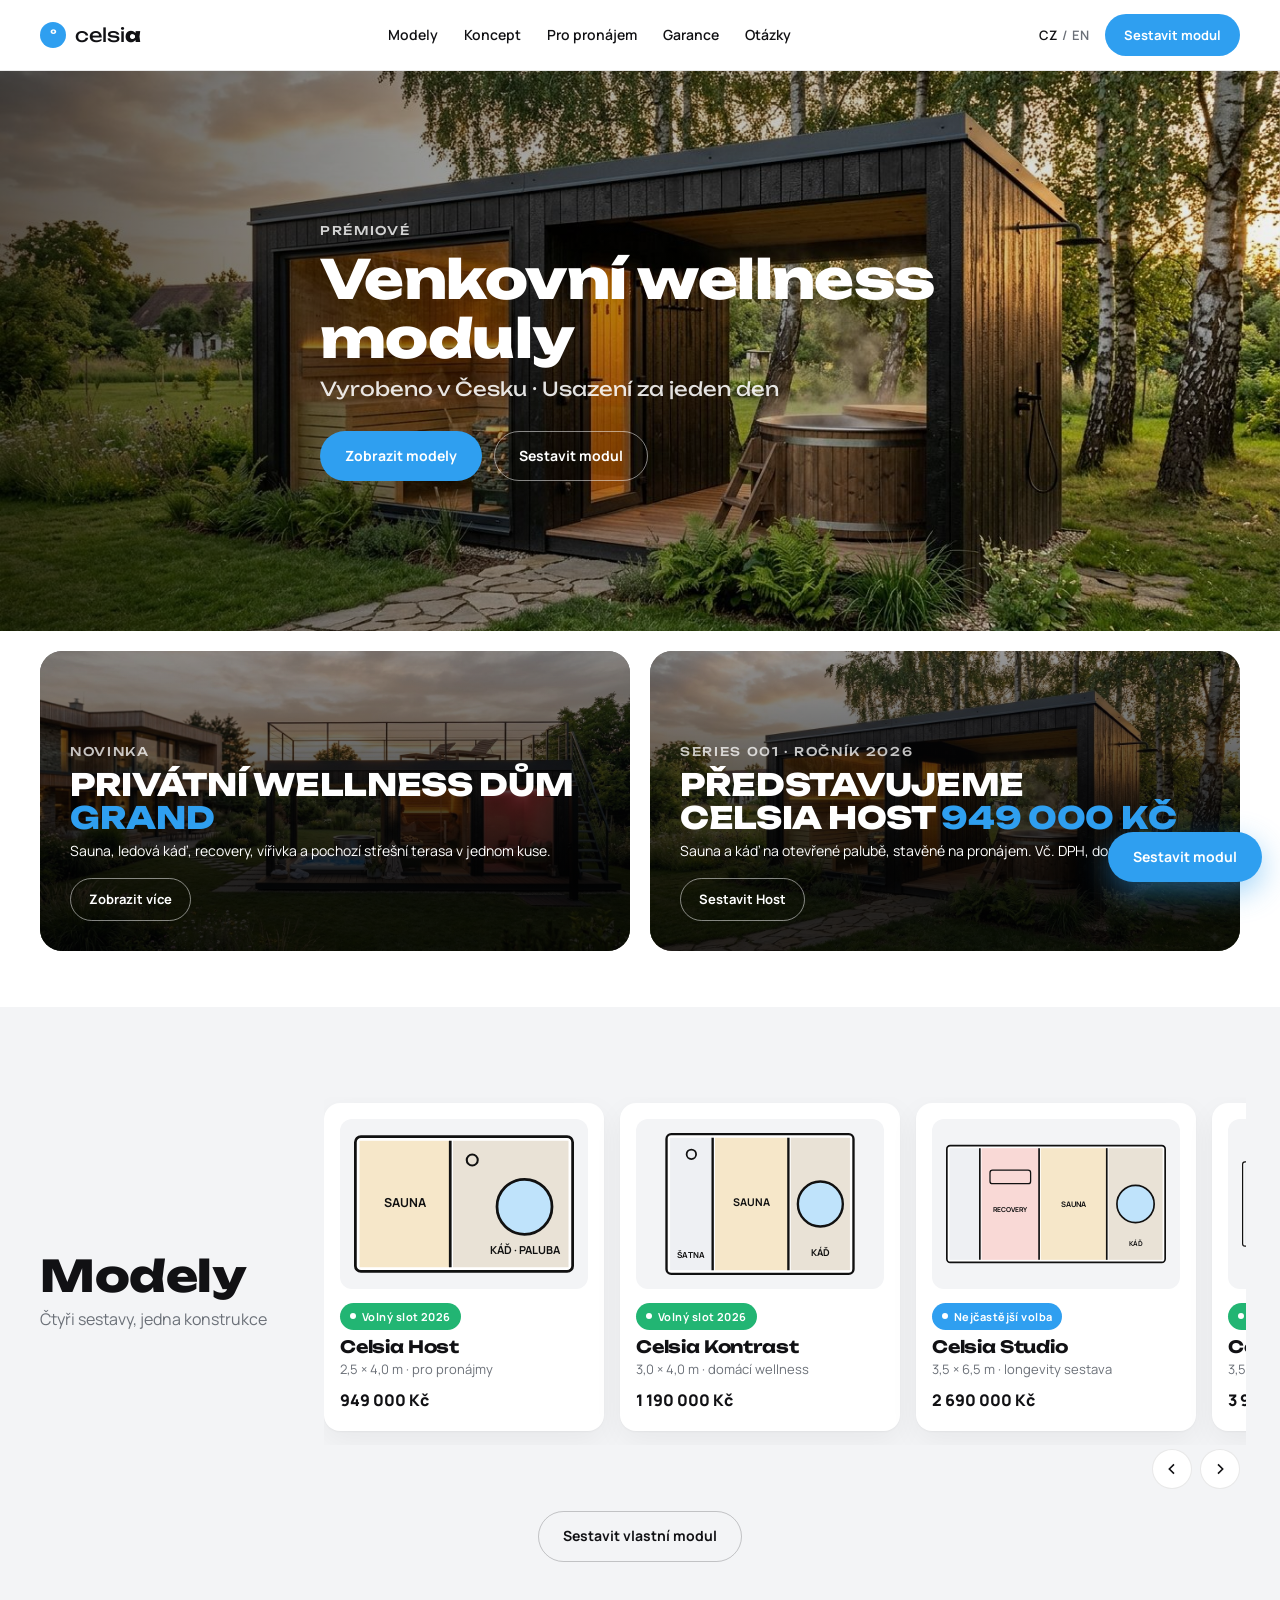
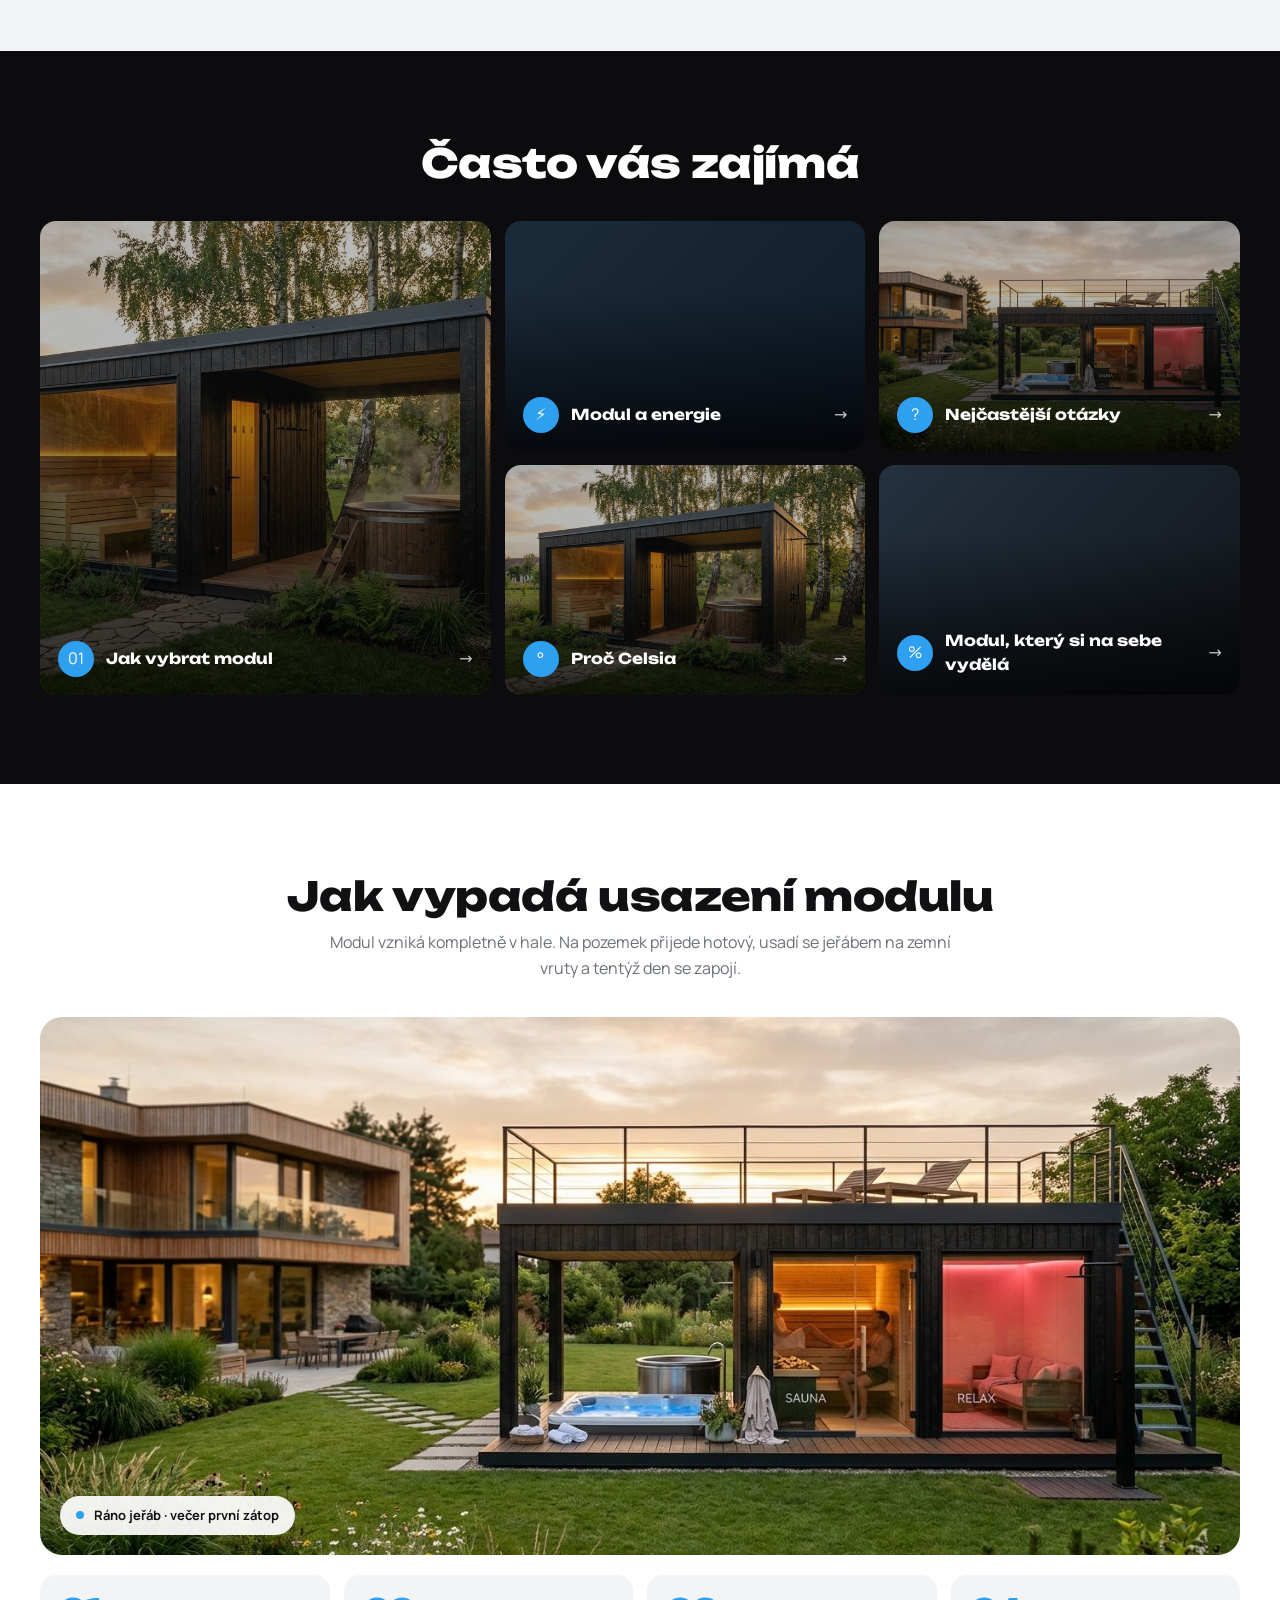
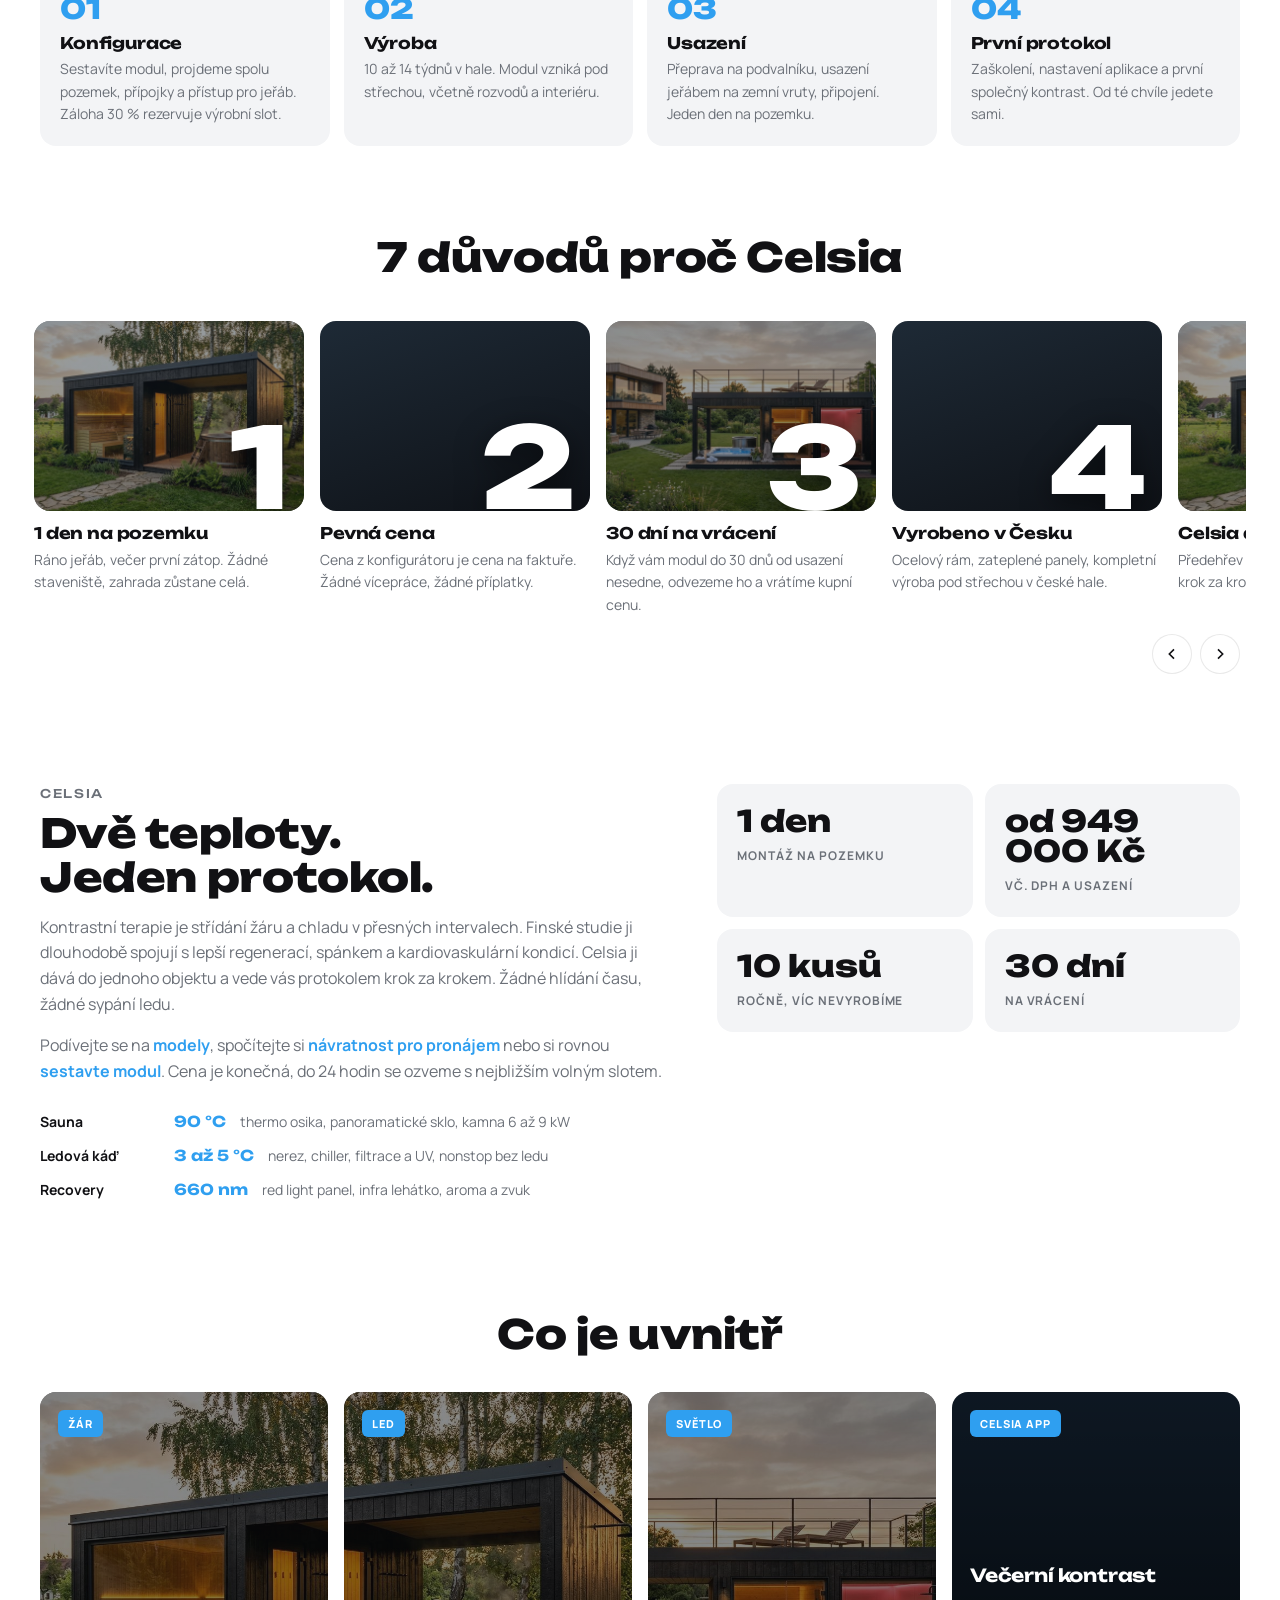
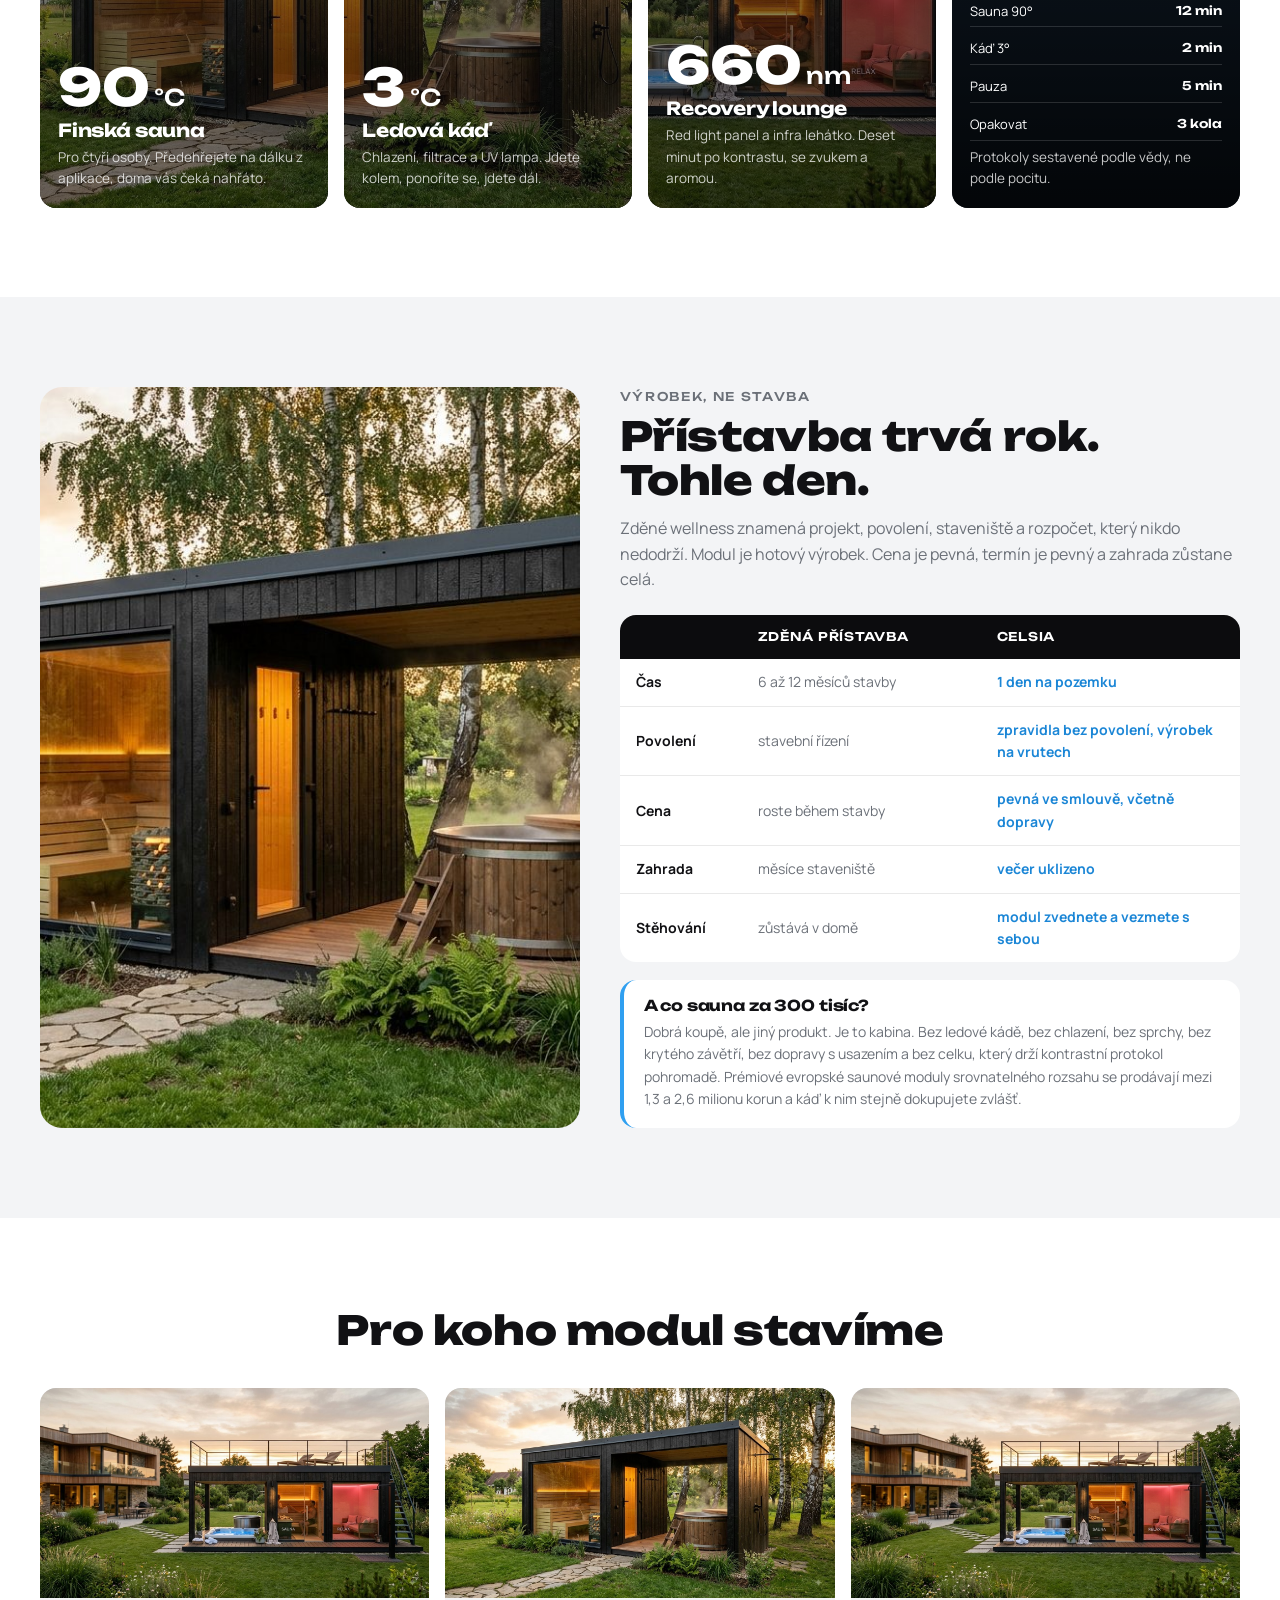
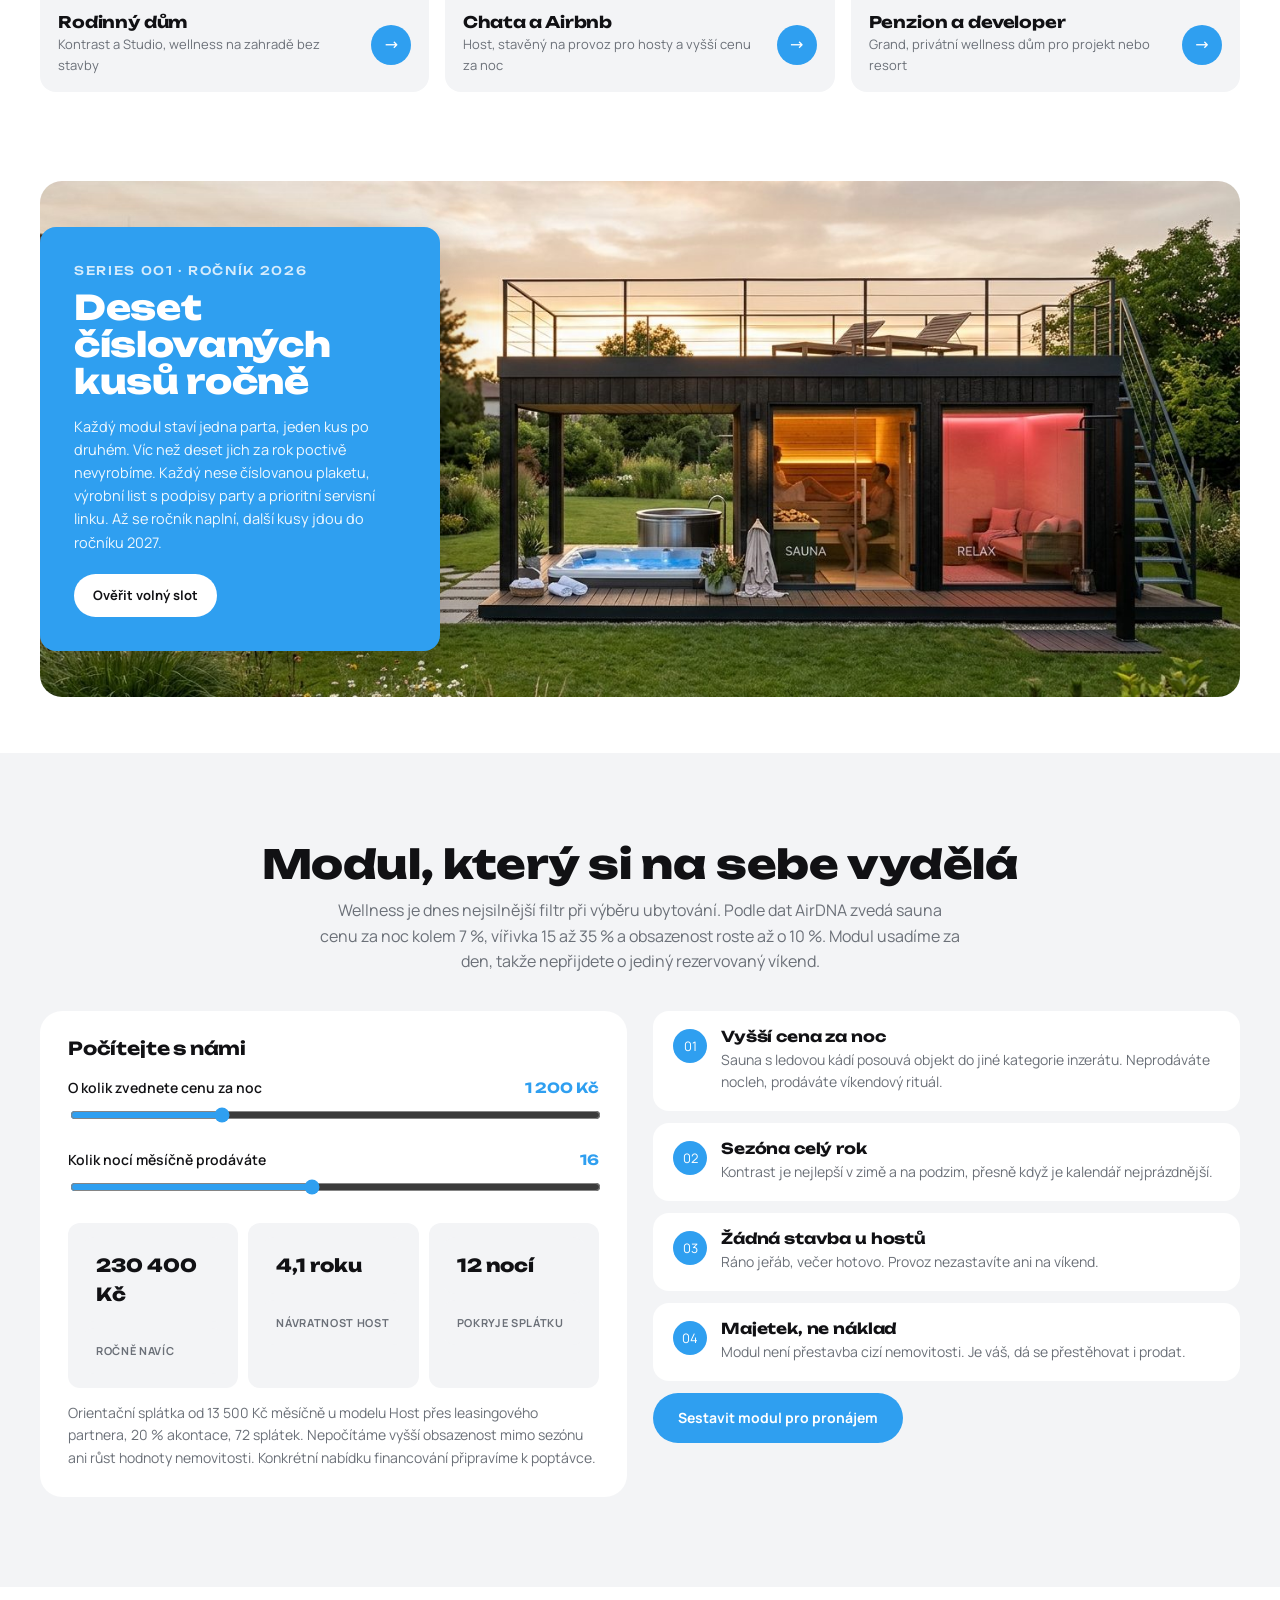
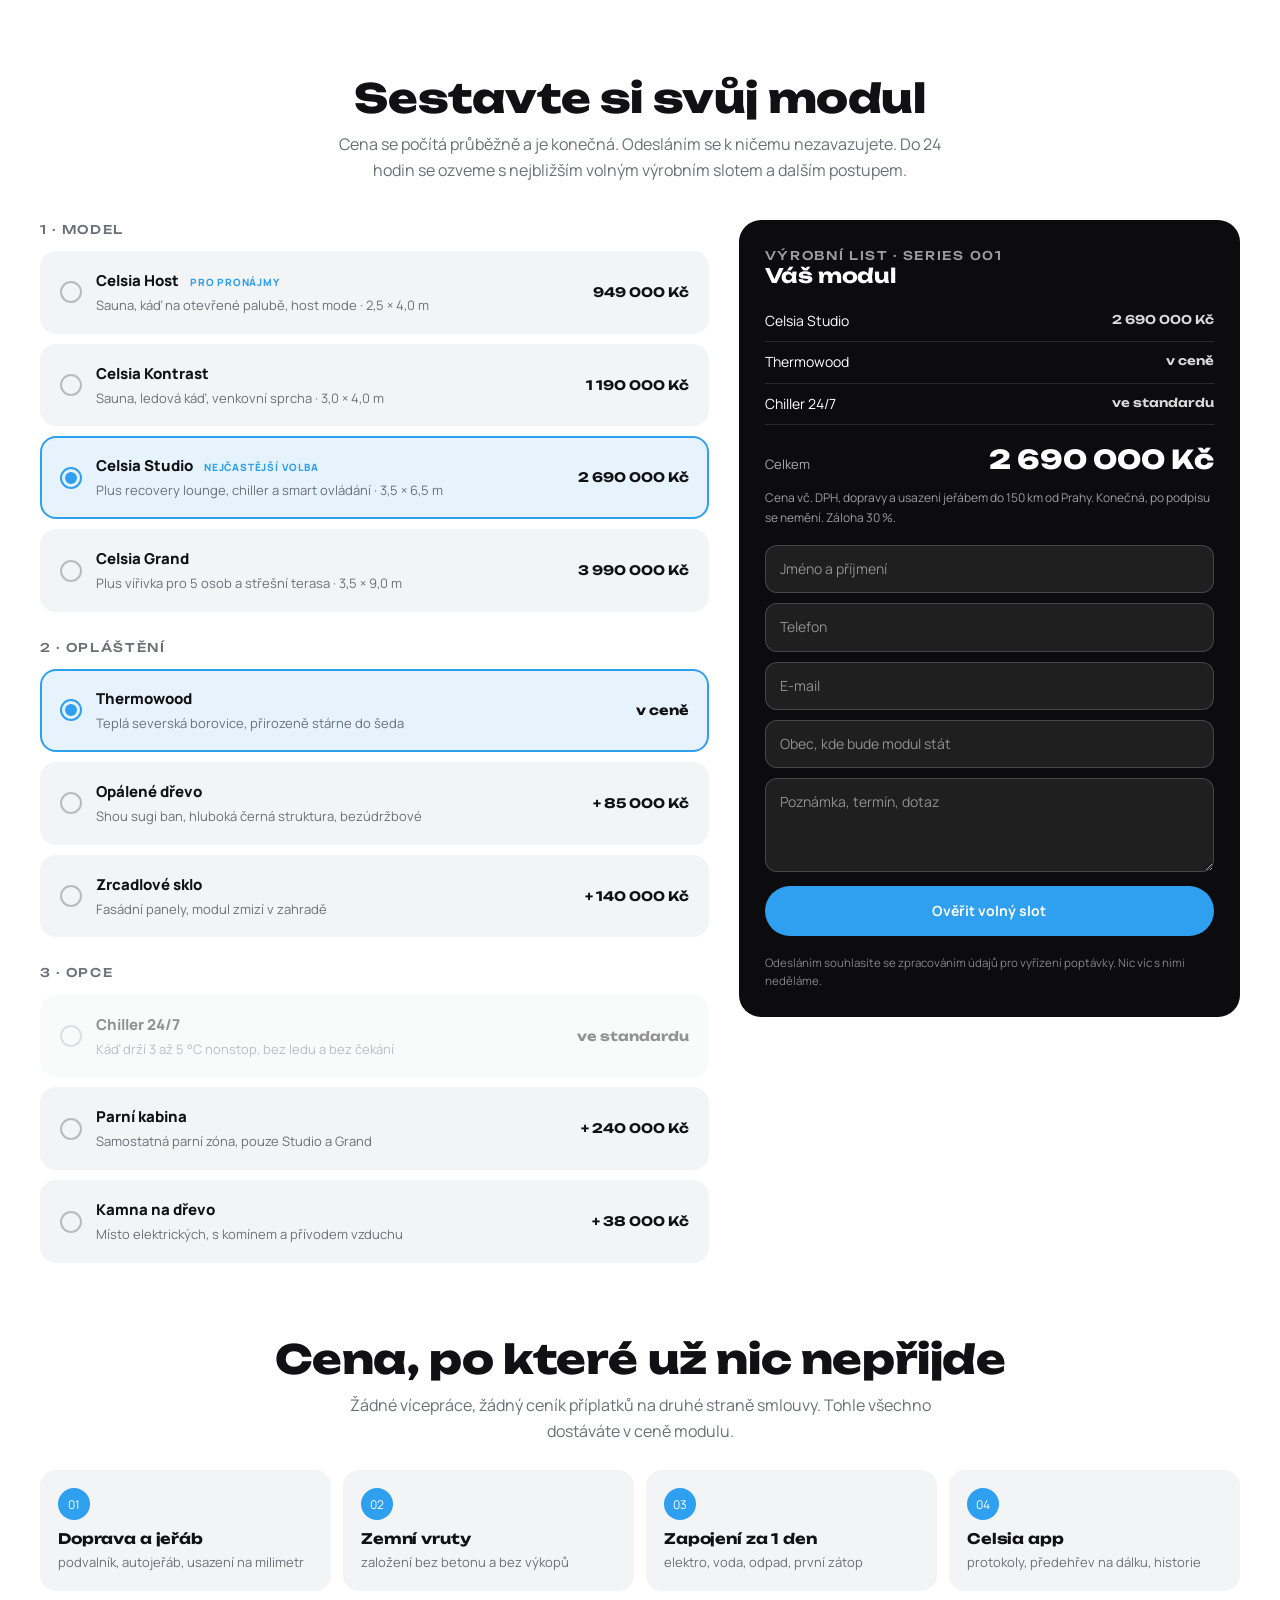
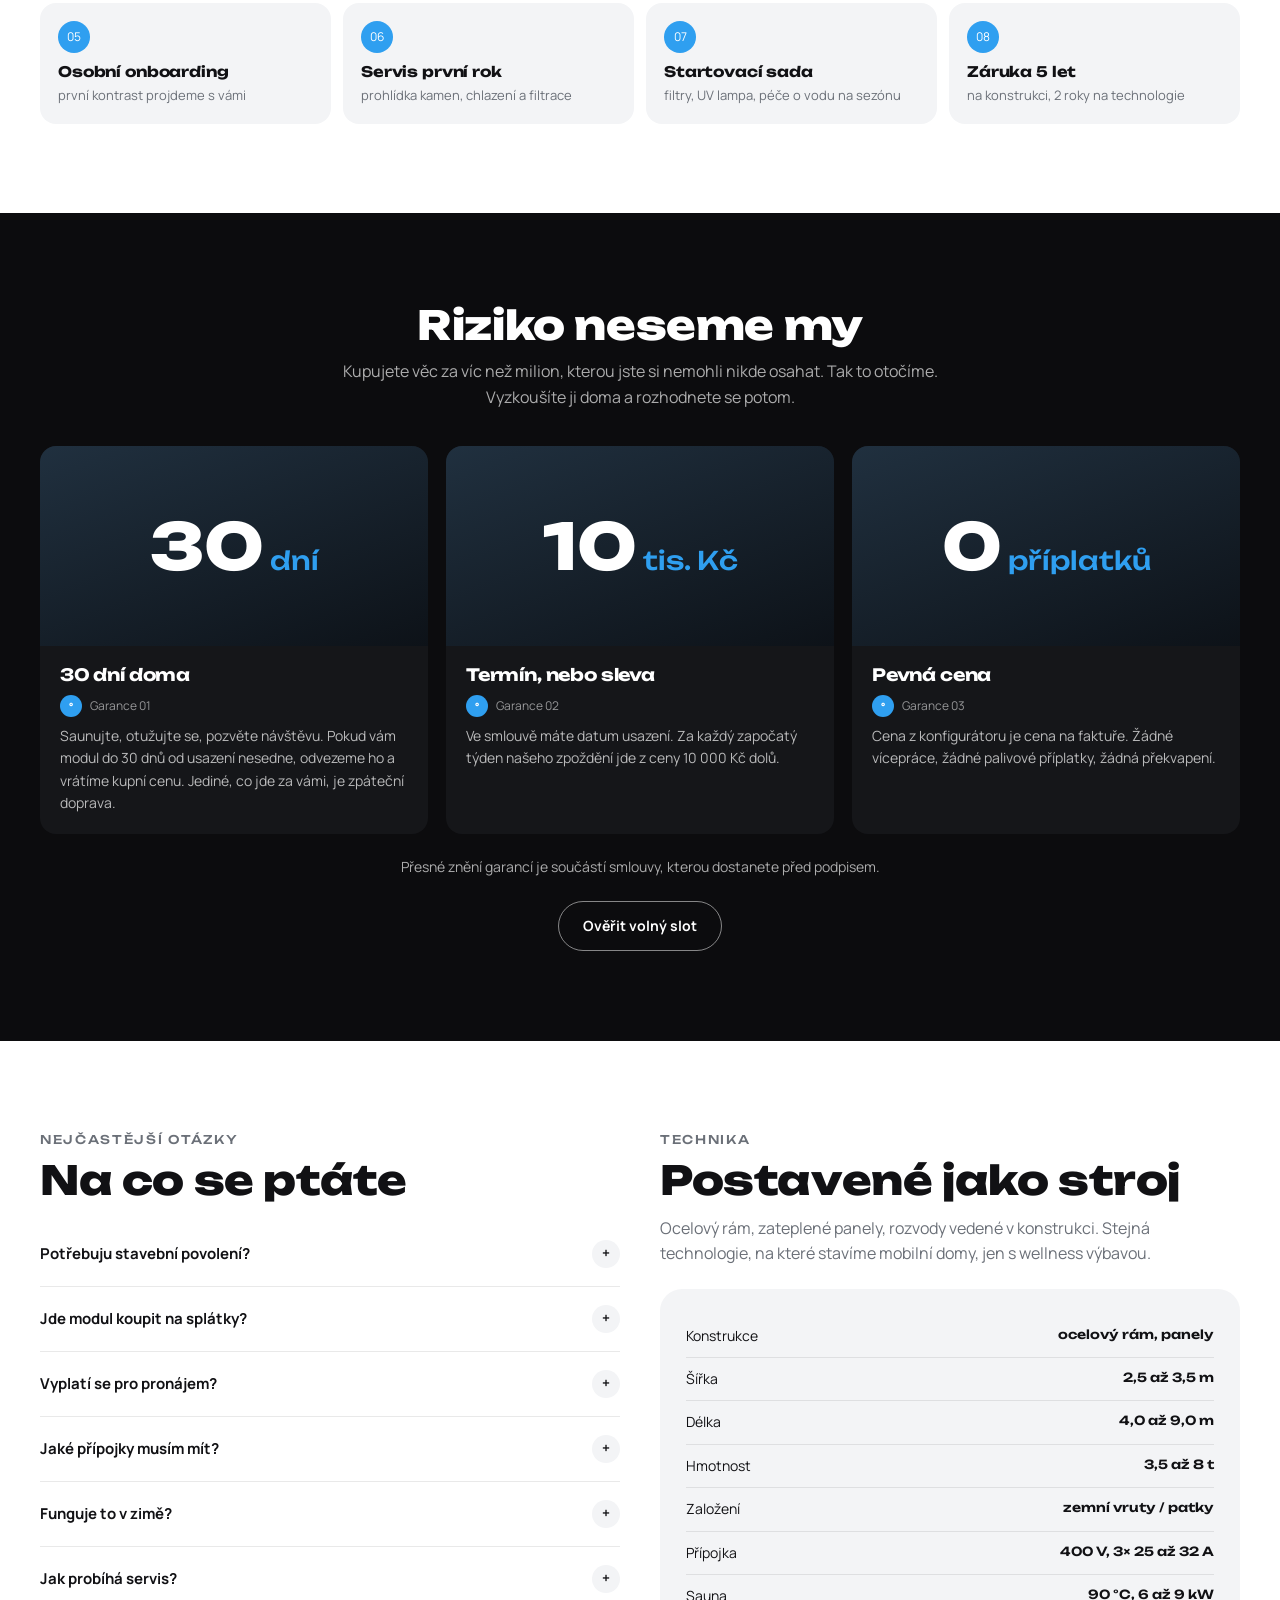
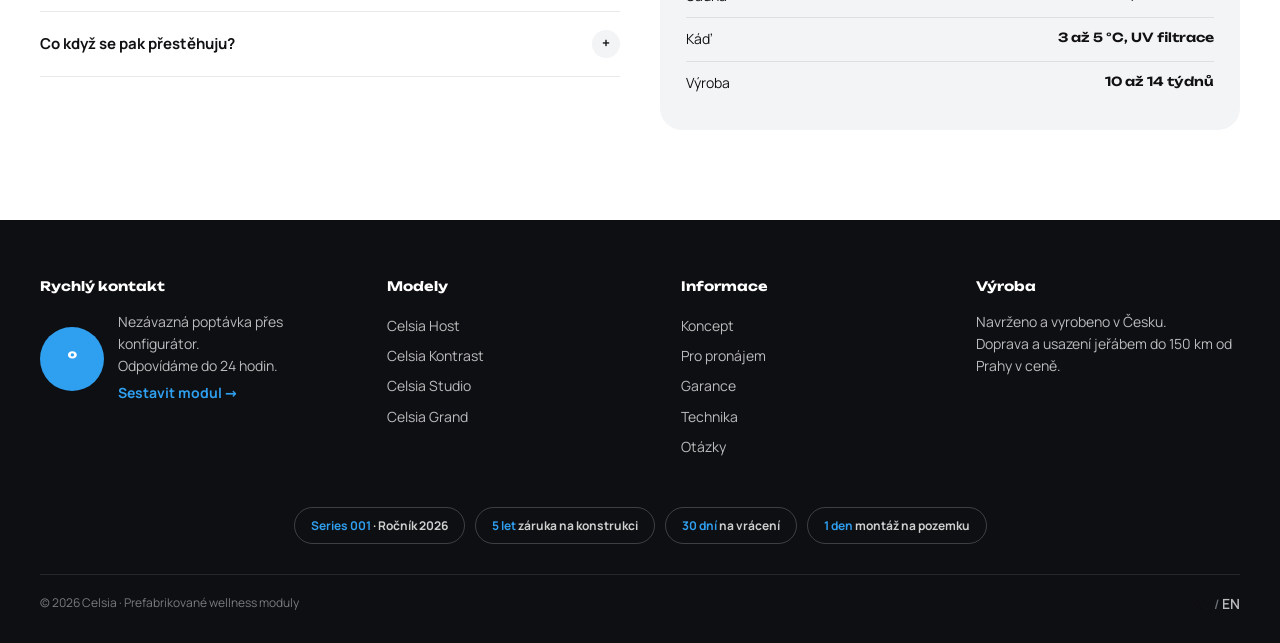
==== commit 563c0644: "Redesign ve stylu Spahouse: bile a cerne sekce, modry akcent, Unbounded, karty modelu, bento, 7 duvo" ====
--- a/index.html
+++ b/index.html
@@ -4,636 +4,621 @@
 <meta charset="utf-8">
 <meta name="viewport" content="width=device-width, initial-scale=1">
 <link rel="icon" type="image/svg+xml" href="favicon.svg">
-<title>Celsia — Hotové wellness za jeden den</title>
+<title>Celsia — Prémiové venkovní wellness moduly</title>
 <meta name="description" content="Prefabrikované wellness moduly: finská sauna, ledová káď a recovery v jednom objektu. Usazení za den, pevná cena, 30 dní na vrácení.">
-<link rel="preconnect" href="https://fonts.googleapis.com">
-<link rel="preconnect" href="https://fonts.gstatic.com" crossorigin>
-<link href="https://fonts.googleapis.com/css2?family=Instrument+Serif:ital@0;1&family=Familjen+Grotesk:ital,wght@0,400..700;1,400..700&family=Martian+Mono:wght@400;500;600&family=Unbounded:wght@200..900&display=swap" rel="stylesheet">
-<style>
-body{margin:0;background:#fff;color:#0d2125;font-family:"Familjen Grotesk",system-ui,sans-serif;-webkit-font-smoothing:antialiased;font-size:17px}
-a{color:#0d2125;text-decoration:none}a:hover{color:#f0561d}
-::selection{background:#f0561d;color:#fff}
-summary::-webkit-details-marker{display:none}
-input[type=range]{accent-color:#f0561d}
-html{scroll-behavior:smooth}
-section[id]{scroll-margin-top:76px}
-@media (max-width:1040px){[data-m~="nav"]{display:none!important}}
-@media (max-width:760px){
-[data-m~="stack"]{grid-template-columns:1fr!important}
-[data-m~="stack2"]{grid-template-columns:1fr 1fr!important}
-[data-m~="hide"]{display:none!important}
-[data-m~="unstick"]{position:static!important}
-[data-m~="stats"]>div{border-left:none!important;border-top:1px solid rgba(13,33,37,.14);padding:16px 12px 16px 0!important}
-[data-m~="stats"]>div:nth-child(-n+2){border-top:none}
-[data-m~="stats"]>div:nth-child(2n){border-left:1px solid rgba(13,33,37,.14)!important;padding-left:14px!important}
-[data-m~="trow"]{grid-template-columns:1fr 1fr!important}
-[data-m~="trow"]>div{padding:10px 14px 12px 0!important}
-[data-m~="trow"]>div:first-child{grid-column:1/-1;padding:14px 0 2px!important}
-[data-m~="zona"]{grid-template-columns:auto 1fr!important;row-gap:4px!important}
-[data-m~="zona"]>p{grid-column:1/-1}
-[data-m~="cta"]{padding:9px 12px!important;letter-spacing:.06em!important}
-}
-</style>
+<link rel="stylesheet" href="fonts.css">
+<link rel="stylesheet" href="style.css">
 </head>
 <body>
-<div>
-  <header data-screen-label="Navigace" style="position:sticky;top:0;z-index:50;background:rgba(255,255,255,.88);backdrop-filter:blur(14px);border-bottom:1px solid rgba(13,33,37,.12)">
-    <div style="max-width:1360px;margin:0 auto;padding:0 clamp(20px,4vw,56px);display:flex;align-items:center;justify-content:space-between;height:66px">
-      <a href="#top" style="display:flex;align-items:center;gap:10px">
-        <span style="font-family:'Unbounded',sans-serif;font-size:18px;line-height:1;color:#0d2125"><span style="font-weight:200">c</span><span style="font-weight:280">e</span><span style="font-weight:380">l</span><span style="font-weight:520">s</span><span style="font-weight:700">i</span><span style="font-weight:900">a</span></span>
-      </a>
-      <nav style="display:flex;align-items:center;gap:26px;font-size:14.5px">
-        <a href="#koncept" data-m="nav" style="color:#54696b" data-hover="color:#0d2125">Koncept</a>
-        <a href="#modely" data-m="nav" style="color:#54696b" data-hover="color:#0d2125">Modely</a>
-        <a href="#pronajem" data-m="nav" style="color:#54696b" data-hover="color:#0d2125">Pro pronájem</a>
-        <a href="#garance" data-m="nav" style="color:#54696b" data-hover="color:#0d2125">Garance</a>
-        <a href="#technika" data-m="nav" style="color:#54696b" data-hover="color:#0d2125">Technika</a>
-        <span style="font-family:'Martian Mono',monospace;font-size:12px;letter-spacing:.08em;white-space:nowrap;flex-shrink:0"><span style="color:#0d2125;font-weight:600">CZ</span><span style="color:#54696b"> / </span><a href="en.html" style="color:#54696b" data-hover="color:#f0561d">EN</a></span>
-        <a href="#konfigurator" data-m="cta" style="white-space:nowrap;background:#f0561d;color:#fff;padding:11px 20px;font-family:'Martian Mono',monospace;font-size:11px;letter-spacing:.12em;text-transform:uppercase" data-hover="background:#ff6a30;color:#fff">Sestavit modul</a>
-      </nav>
-    </div>
-  </header>
-
-  <section id="top" data-screen-label="Hero" style="padding-top:clamp(48px,7vh,84px)">
-    <div style="max-width:1360px;margin:0 auto;padding:0 clamp(20px,4vw,56px)">
-      <div style="display:flex;justify-content:space-between;gap:20px;flex-wrap:wrap;border-top:1px solid rgba(13,33,37,.14);border-bottom:1px solid rgba(13,33,37,.14);padding:12px 0;font-family:'Martian Mono',monospace;font-size:11px;letter-spacing:.14em;text-transform:uppercase;color:#54696b">
-        <span>Prefabrikované wellness moduly</span>
-        <span>Vyrobeno v Česku</span>
-        <span style="color:#f0561d">Series 001 · Ročník 2026</span>
-      </div>
-      <h1 style="margin:clamp(36px,6vh,64px) 0 0;font-family:'Instrument Serif',serif;font-weight:400;font-size:clamp(42px,8.2vw,124px);line-height:.98;letter-spacing:-.015em">Hotové wellness za jeden den.<br><em style="color:#f0561d;font-weight:400">Žádná stavba.</em></h1>
-      <div data-m="stack" style="display:grid;grid-template-columns:minmax(0,1fr) auto;gap:clamp(28px,5vw,80px);align-items:end;margin-top:clamp(32px,5vh,56px)">
+
+<header class="hdr">
+  <div class="wrap">
+    <a href="#top" class="logo" aria-label="Celsia">
+      <span class="logo-mark">°</span>
+      <span class="logo-type">celsi<b>a</b></span>
+    </a>
+    <nav class="nav">
+      <a href="#modely">Modely</a>
+      <a href="#koncept">Koncept</a>
+      <a href="#pronajem">Pro pronájem</a>
+      <a href="#garance">Garance</a>
+      <a href="#faq">Otázky</a>
+    </nav>
+    <div class="hdr-right">
+      <span class="lang"><a href="index.html" class="on">CZ</a> / <a href="en.html">EN</a></span>
+      <a href="#konfigurator" class="btn btn-blue btn-sm">Sestavit modul</a>
+      <button class="burger" aria-label="Menu" data-burger>MENU <span></span></button>
+    </div>
+  </div>
+  <div class="mnav" data-mnav>
+    <a href="#modely">Modely</a>
+    <a href="#koncept">Koncept</a>
+    <a href="#pronajem">Pro pronájem</a>
+    <a href="#konfigurator">Konfigurátor</a>
+    <a href="#garance">Garance</a>
+    <a href="#faq">Otázky</a>
+    <a href="en.html">English</a>
+  </div>
+</header>
+
+<main id="top">
+
+<!-- HERO -->
+<section class="hero">
+  <img src="img/hero-kontrast.jpg" alt="Wellness modul Celsia se saunou a ledovou kádí na zahradě">
+  <div class="hero-in">
+    <div class="wrap">
+      <div class="eyebrow">Prémiové</div>
+      <h1>Venkovní wellness moduly</h1>
+      <div class="sub">Vyrobeno v Česku · Usazení za jeden den</div>
+      <div class="hero-cta">
+        <a href="#modely" class="btn btn-blue">Zobrazit modely</a>
+        <a href="#konfigurator" class="btn btn-outline-w">Sestavit modul</a>
+      </div>
+    </div>
+  </div>
+</section>
+
+<!-- PROMO BANNERS -->
+<section class="wrap">
+  <div class="promos">
+    <a href="#modely" class="promo">
+      <img src="img/grand-terrace.jpg" alt="Celsia Grand se střešní terasou">
+      <div class="promo-in">
+        <div class="eyebrow">Novinka</div>
+        <h3>Privátní wellness dům<br><span class="accent">Grand</span></h3>
+        <p class="small">Sauna, ledová káď, recovery, vířivka a pochozí střešní terasa v jednom kuse.</p>
+        <span class="btn btn-outline-w btn-sm">Zobrazit více</span>
+      </div>
+    </a>
+    <a href="#konfigurator" class="promo" data-goto-model="host">
+      <img src="img/hero-kontrast.jpg" alt="Celsia Host">
+      <div class="promo-in">
+        <div class="eyebrow">Series 001 · Ročník 2026</div>
+        <h3>Představujeme<br>Celsia Host <span class="accent">949 000 Kč</span></h3>
+        <p class="small">Sauna a káď na otevřené palubě, stavěné na pronájem. Vč. DPH, dopravy a usazení.</p>
+        <span class="btn btn-outline-w btn-sm">Sestavit Host</span>
+      </div>
+    </a>
+  </div>
+</section>
+
+<!-- MODELS -->
+<section id="modely" class="sec sec-gray" style="margin-top:56px">
+  <div class="wrap">
+    <div class="models-head">
+      <div>
+        <h2>Modely</h2>
+        <p class="muted">Čtyři sestavy, jedna konstrukce</p>
+      </div>
+      <div>
+        <div class="cards-scroll" data-scroll="models">
+          <a href="#konfigurator" class="pcard" data-goto-model="host">
+            <div class="plan">
+              <svg viewBox="0 0 160 100" aria-hidden="true">
+                <rect x="1" y="1" width="158" height="98" rx="4" fill="#fff" stroke="#111" stroke-width="2"/>
+                <rect x="4" y="4" width="66" height="92" fill="#f6e7c9"/>
+                <line x1="70" y1="4" x2="70" y2="96" stroke="#111" stroke-width="2"/>
+                <rect x="72" y="4" width="84" height="92" fill="#e9e2d6"/>
+                <circle cx="124" cy="52" r="20" fill="#bfe3fb" stroke="#111" stroke-width="2"/>
+                <circle cx="86" cy="18" r="4" fill="none" stroke="#111" stroke-width="1.5"/>
+                <text x="37" y="52" font-size="9" font-family="Manrope" font-weight="700" text-anchor="middle" fill="#111">SAUNA</text>
+                <text x="124" y="86" font-size="8" font-family="Manrope" font-weight="700" text-anchor="middle" fill="#111">KÁĎ · PALUBA</text>
+              </svg>
+            </div>
+            <span class="badge">Volný slot 2026</span>
+            <h3>Celsia Host</h3>
+            <div class="dim">2,5 × 4,0 m · pro pronájmy</div>
+            <div class="price">949 000 Kč</div>
+          </a>
+          <a href="#konfigurator" class="pcard" data-goto-model="kontrast">
+            <div class="plan">
+              <svg viewBox="0 0 160 120" aria-hidden="true">
+                <rect x="1" y="1" width="158" height="118" rx="4" fill="#fff" stroke="#111" stroke-width="2"/>
+                <rect x="4" y="4" width="36" height="112" fill="#eef0f3"/>
+                <line x1="40" y1="4" x2="40" y2="116" stroke="#111" stroke-width="2"/>
+                <rect x="42" y="4" width="62" height="112" fill="#f6e7c9"/>
+                <line x1="104" y1="4" x2="104" y2="116" stroke="#111" stroke-width="2"/>
+                <rect x="106" y="4" width="50" height="112" fill="#e9e2d6"/>
+                <circle cx="131" cy="60" r="19" fill="#bfe3fb" stroke="#111" stroke-width="2"/>
+                <circle cx="22" cy="18" r="4" fill="none" stroke="#111" stroke-width="1.5"/>
+                <text x="73" y="62" font-size="9" font-family="Manrope" font-weight="700" text-anchor="middle" fill="#111">SAUNA</text>
+                <text x="131" y="104" font-size="8" font-family="Manrope" font-weight="700" text-anchor="middle" fill="#111">KÁĎ</text>
+                <text x="22" y="106" font-size="7" font-family="Manrope" font-weight="700" text-anchor="middle" fill="#111">ŠATNA</text>
+              </svg>
+            </div>
+            <span class="badge">Volný slot 2026</span>
+            <h3>Celsia Kontrast</h3>
+            <div class="dim">3,0 × 4,0 m · domácí wellness</div>
+            <div class="price">1 190 000 Kč</div>
+          </a>
+          <a href="#konfigurator" class="pcard" data-goto-model="studio">
+            <div class="plan">
+              <svg viewBox="0 0 260 140" aria-hidden="true">
+                <rect x="1" y="1" width="258" height="138" rx="4" fill="#fff" stroke="#111" stroke-width="2"/>
+                <rect x="4" y="4" width="36" height="132" fill="#eef0f3"/>
+                <line x1="40" y1="4" x2="40" y2="136" stroke="#111" stroke-width="2"/>
+                <rect x="42" y="4" width="68" height="132" fill="#f9d9d6"/>
+                <line x1="110" y1="4" x2="110" y2="136" stroke="#111" stroke-width="2"/>
+                <rect x="112" y="4" width="78" height="132" fill="#f6e7c9"/>
+                <line x1="190" y1="4" x2="190" y2="136" stroke="#111" stroke-width="2"/>
+                <rect x="192" y="4" width="64" height="132" fill="#e9e2d6"/>
+                <circle cx="224" cy="70" r="22" fill="#bfe3fb" stroke="#111" stroke-width="2"/>
+                <rect x="52" y="30" width="48" height="16" rx="3" fill="none" stroke="#111" stroke-width="1.5"/>
+                <text x="76" y="80" font-size="8" font-family="Manrope" font-weight="700" text-anchor="middle" fill="#111">RECOVERY</text>
+                <text x="151" y="74" font-size="9" font-family="Manrope" font-weight="700" text-anchor="middle" fill="#111">SAUNA</text>
+                <text x="224" y="120" font-size="8" font-family="Manrope" font-weight="700" text-anchor="middle" fill="#111">KÁĎ</text>
+              </svg>
+            </div>
+            <span class="badge badge-blue">Nejčastější volba</span>
+            <h3>Celsia Studio</h3>
+            <div class="dim">3,5 × 6,5 m · longevity sestava</div>
+            <div class="price">2 690 000 Kč</div>
+          </a>
+          <a href="#konfigurator" class="pcard" data-goto-model="grand">
+            <div class="plan">
+              <svg viewBox="0 0 360 140" aria-hidden="true">
+                <rect x="1" y="1" width="358" height="138" rx="4" fill="#fff" stroke="#111" stroke-width="2"/>
+                <rect x="4" y="4" width="32" height="132" fill="#eef0f3"/>
+                <line x1="36" y1="4" x2="36" y2="136" stroke="#111" stroke-width="2"/>
+                <rect x="38" y="4" width="62" height="132" fill="#f9d9d6"/>
+                <line x1="100" y1="4" x2="100" y2="136" stroke="#111" stroke-width="2"/>
+                <rect x="102" y="4" width="74" height="132" fill="#f6e7c9"/>
+                <line x1="176" y1="4" x2="176" y2="136" stroke="#111" stroke-width="2"/>
+                <rect x="178" y="4" width="58" height="132" fill="#e9e2d6"/>
+                <circle cx="207" cy="70" r="20" fill="#bfe3fb" stroke="#111" stroke-width="2"/>
+                <line x1="236" y1="4" x2="236" y2="136" stroke="#111" stroke-width="2"/>
+                <rect x="238" y="4" width="48" height="132" fill="#e4eef3"/>
+                <line x1="286" y1="4" x2="286" y2="136" stroke="#111" stroke-width="2"/>
+                <rect x="288" y="4" width="68" height="132" fill="#e9e2d6"/>
+                <rect x="298" y="30" width="48" height="80" rx="10" fill="#9fd4f7" stroke="#111" stroke-width="2"/>
+                <text x="69" y="80" font-size="7" font-family="Manrope" font-weight="700" text-anchor="middle" fill="#111">RECOVERY</text>
+                <text x="139" y="74" font-size="9" font-family="Manrope" font-weight="700" text-anchor="middle" fill="#111">SAUNA</text>
+                <text x="207" y="118" font-size="8" font-family="Manrope" font-weight="700" text-anchor="middle" fill="#111">KÁĎ</text>
+                <text x="262" y="74" font-size="7" font-family="Manrope" font-weight="700" text-anchor="middle" fill="#111">PÁRA</text>
+                <text x="322" y="124" font-size="7" font-family="Manrope" font-weight="700" text-anchor="middle" fill="#111">VÍŘIVKA</text>
+              </svg>
+            </div>
+            <span class="badge">Volný slot 2026</span>
+            <h3>Celsia Grand</h3>
+            <div class="dim">3,5 × 9,0 m · privátní wellness dům</div>
+            <div class="price">3 990 000 Kč</div>
+          </a>
+        </div>
+        <div class="scroll-ctrl">
+          <button class="circ" data-scroll-prev="models" aria-label="Předchozí">
+            <svg viewBox="0 0 24 24" fill="none" stroke="currentColor" stroke-width="2.4"><path d="M15 5l-7 7 7 7"/></svg>
+          </button>
+          <button class="circ" data-scroll-next="models" aria-label="Další">
+            <svg viewBox="0 0 24 24" fill="none" stroke="currentColor" stroke-width="2.4"><path d="M9 5l7 7-7 7"/></svg>
+          </button>
+        </div>
+      </div>
+    </div>
+    <div class="center-btn"><a href="#konfigurator" class="btn btn-outline">Sestavit vlastní modul</a></div>
+  </div>
+</section>
+
+<!-- BENTO -->
+<section class="sec sec-dark">
+  <div class="wrap">
+    <div class="sec-title"><h2>Často vás zajímá</h2></div>
+    <div class="bento">
+      <a href="#modely" class="tile big">
+        <img src="img/hero-kontrast.jpg" alt="">
+        <div class="tile-in"><span class="circ">01</span><span class="t">Jak vybrat modul</span><span class="arr">→</span></div>
+      </a>
+      <a href="#technika" class="tile grad">
+        <div class="tile-in"><span class="circ">⚡</span><span class="t">Modul a energie</span><span class="arr">→</span></div>
+      </a>
+      <a href="#faq" class="tile">
+        <img src="img/grand-terrace.jpg" alt="" style="object-position:70% 60%">
+        <div class="tile-in"><span class="circ">?</span><span class="t">Nejčastější otázky</span><span class="arr">→</span></div>
+      </a>
+      <a href="#duvody" class="tile">
+        <img src="img/hero-kontrast.jpg" alt="" style="object-position:80% 50%">
+        <div class="tile-in"><span class="circ">°</span><span class="t">Proč Celsia</span><span class="arr">→</span></div>
+      </a>
+      <a href="#pronajem" class="tile grad2">
+        <div class="tile-in"><span class="circ">%</span><span class="t">Modul, který si na sebe vydělá</span><span class="arr">→</span></div>
+      </a>
+    </div>
+  </div>
+</section>
+
+<!-- INSTALL -->
+<section id="proces" class="sec">
+  <div class="wrap">
+    <div class="sec-title">
+      <h2>Jak vypadá usazení modulu</h2>
+      <p>Modul vzniká kompletně v hale. Na pozemek přijede hotový, usadí se jeřábem na zemní vruty a tentýž den se zapojí.</p>
+    </div>
+    <div class="bigimg">
+      <img src="img/grand-terrace.jpg" alt="Usazený modul Celsia Grand na zahradě">
+      <div class="chip"><i></i> Ráno jeřáb · večer první zátop</div>
+    </div>
+    <div class="steps">
+      <div class="step"><div class="n">01</div><h3>Konfigurace</h3><p>Sestavíte modul, projdeme spolu pozemek, přípojky a přístup pro jeřáb. Záloha 30 % rezervuje výrobní slot.</p></div>
+      <div class="step"><div class="n">02</div><h3>Výroba</h3><p>10 až 14 týdnů v hale. Modul vzniká pod střechou, včetně rozvodů a interiéru.</p></div>
+      <div class="step"><div class="n">03</div><h3>Usazení</h3><p>Přeprava na podvalníku, usazení jeřábem na zemní vruty, připojení. Jeden den na pozemku.</p></div>
+      <div class="step"><div class="n">04</div><h3>První protokol</h3><p>Zaškolení, nastavení aplikace a první společný kontrast. Od té chvíle jedete sami.</p></div>
+    </div>
+  </div>
+</section>
+
+<!-- 7 REASONS -->
+<section id="duvody" class="sec" style="padding-top:0">
+  <div class="wrap">
+    <div class="sec-title"><h2>7 důvodů proč Celsia</h2></div>
+    <div class="reasons" data-scroll="reasons">
+      <div class="reason"><div class="pic"><img src="img/hero-kontrast.jpg" alt=""><div class="num">1</div></div><h3>1 den na pozemku</h3><p>Ráno jeřáb, večer první zátop. Žádné staveniště, zahrada zůstane celá.</p></div>
+      <div class="reason"><div class="pic"><div class="num">2</div></div><h3>Pevná cena</h3><p>Cena z konfigurátoru je cena na faktuře. Žádné vícepráce, žádné příplatky.</p></div>
+      <div class="reason"><div class="pic"><img src="img/grand-terrace.jpg" alt="" style="object-position:60% 50%"><div class="num">3</div></div><h3>30 dní na vrácení</h3><p>Když vám modul do 30 dnů od usazení nesedne, odvezeme ho a vrátíme kupní cenu.</p></div>
+      <div class="reason"><div class="pic"><div class="num">4</div></div><h3>Vyrobeno v Česku</h3><p>Ocelový rám, zateplené panely, kompletní výroba pod střechou v české hale.</p></div>
+      <div class="reason"><div class="pic"><img src="img/hero-kontrast.jpg" alt="" style="object-position:20% 50%"><div class="num">5</div></div><h3>Celsia app</h3><p>Předehřev na dálku, řízení teplot, protokoly krok za krokem a historie sessions.</p></div>
+      <div class="reason"><div class="pic"><div class="num">6</div></div><h3>Záruka 5 let</h3><p>Na konstrukci 5 let, na technologie 2 roky. Servis první rok v ceně.</p></div>
+      <div class="reason"><div class="pic"><img src="img/grand-terrace.jpg" alt="" style="object-position:30% 50%"><div class="num">7</div></div><h3>10 kusů ročně</h3><p>Každý modul staví jedna parta. Číslovaná plaketa a prioritní servisní linka.</p></div>
+    </div>
+    <div class="scroll-ctrl">
+      <button class="circ" data-scroll-prev="reasons" aria-label="Předchozí"><svg viewBox="0 0 24 24" fill="none" stroke="currentColor" stroke-width="2.4"><path d="M15 5l-7 7 7 7"/></svg></button>
+      <button class="circ" data-scroll-next="reasons" aria-label="Další"><svg viewBox="0 0 24 24" fill="none" stroke="currentColor" stroke-width="2.4"><path d="M9 5l7 7-7 7"/></svg></button>
+    </div>
+  </div>
+</section>
+
+<!-- CONCEPT -->
+<section id="koncept" class="sec" style="padding-top:20px">
+  <div class="wrap">
+    <div class="concept">
+      <div>
+        <div class="eyebrow">Celsia</div>
+        <h2>Dvě teploty.<br>Jeden protokol.</h2>
+        <p class="lead">Kontrastní terapie je střídání žáru a chladu v přesných intervalech. Finské studie ji dlouhodobě spojují s lepší regenerací, spánkem a kardiovaskulární kondicí. Celsia ji dává do jednoho objektu a vede vás protokolem krok za krokem. Žádné hlídání času, žádné sypání ledu.</p>
+        <p class="lead">Podívejte se na <a href="#modely">modely</a>, spočítejte si <a href="#pronajem">návratnost pro pronájem</a> nebo si rovnou <a href="#konfigurator">sestavte modul</a>. Cena je konečná, do 24 hodin se ozveme s nejbližším volným slotem.</p>
+        <div class="statrows">
+          <div class="statrow"><span class="k">Sauna</span><span class="v">90 °C</span><span class="d">thermo osika, panoramatické sklo, kamna 6 až 9 kW</span></div>
+          <div class="statrow"><span class="k">Ledová káď</span><span class="v">3 až 5 °C</span><span class="d">nerez, chiller, filtrace a UV, nonstop bez ledu</span></div>
+          <div class="statrow"><span class="k">Recovery</span><span class="v">660 nm</span><span class="d">red light panel, infra lehátko, aroma a zvuk</span></div>
+        </div>
+      </div>
+      <div class="kpis">
+        <div class="kpi"><div class="v">1 den</div><div class="l">Montáž na pozemku</div></div>
+        <div class="kpi"><div class="v">od 949 000 Kč</div><div class="l">Vč. DPH a usazení</div></div>
+        <div class="kpi"><div class="v">10 kusů</div><div class="l">Ročně, víc nevyrobíme</div></div>
+        <div class="kpi"><div class="v">30 dní</div><div class="l">Na vrácení</div></div>
+      </div>
+    </div>
+  </div>
+</section>
+
+<!-- ZONES -->
+<section class="sec" style="padding-top:20px">
+  <div class="wrap">
+    <div class="sec-title"><h2>Co je uvnitř</h2></div>
+    <div class="reels">
+      <div class="reel">
+        <img src="img/hero-kontrast.jpg" alt="" style="object-position:25% 50%">
+        <span class="tag">Žár</span>
+        <div><div class="big">90<small>°C</small></div><h3>Finská sauna</h3><p>Pro čtyři osoby. Předehřejete na dálku z aplikace, doma vás čeká nahřáto.</p></div>
+      </div>
+      <div class="reel">
+        <img src="img/hero-kontrast.jpg" alt="" style="object-position:75% 50%">
+        <span class="tag">Led</span>
+        <div><div class="big">3<small>°C</small></div><h3>Ledová káď</h3><p>Chlazení, filtrace a UV lampa. Jdete kolem, ponoříte se, jdete dál.</p></div>
+      </div>
+      <div class="reel">
+        <img src="img/grand-terrace.jpg" alt="" style="object-position:80% 55%">
+        <span class="tag">Světlo</span>
+        <div><div class="big">660<small>nm</small></div><h3>Recovery lounge</h3><p>Red light panel a infra lehátko. Deset minut po kontrastu, se zvukem a aromou.</p></div>
+      </div>
+      <div class="reel app">
+        <span class="tag">Celsia app</span>
         <div>
-          <p style="margin:0;font-size:18.5px;line-height:1.65;color:#3c5254;max-width:54ch;text-wrap:pretty">Finská sauna, ledová káď a recovery v jednom objektu na ocelovém rámu. Vyrobíme v hale, přivezeme, ráno usadíme jeřábem. Večer poprvé topíte. A pokud vám do 30 dnů nesedne, vezmeme si ho zpátky a vrátíme peníze.</p>
-          <div style="display:flex;gap:12px;margin-top:34px;flex-wrap:wrap">
-            <a href="#konfigurator" style="background:#f0561d;color:#fff;padding:16px 28px;font-family:'Martian Mono',monospace;font-size:12px;letter-spacing:.12em;text-transform:uppercase;font-weight:500" data-hover="background:#ff6a30;color:#fff">Sestavit modul →</a>
-            <a href="#pronajem" style="border:1px solid rgba(13,33,37,.3);color:#0d2125;padding:16px 28px;font-family:'Martian Mono',monospace;font-size:12px;letter-spacing:.12em;text-transform:uppercase" data-hover="border-color:#0d2125;color:#0d2125">Mám chatu / Airbnb</a>
+          <h3>Večerní kontrast</h3>
+          <div class="proto">
+            <div><span>Sauna 90°</span><b>12 min</b></div>
+            <div><span>Káď 3°</span><b>2 min</b></div>
+            <div><span>Pauza</span><b>5 min</b></div>
+            <div><span>Opakovat</span><b>3 kola</b></div>
           </div>
-        </div>
-        <div data-m="hide" aria-hidden="true" style="display:flex;flex-direction:column;align-items:flex-end;gap:6px;padding-bottom:4px">
-          <span style="font-family:'Martian Mono',monospace;font-size:11px;letter-spacing:.14em;color:#4f93a8">KÁĎ</span>
-          <span style="font-family:'Instrument Serif',serif;font-size:clamp(40px,4.5vw,64px);line-height:1;color:#4f93a8">3°</span>
-          <span style="width:1px;height:56px;background:linear-gradient(180deg,#4f93a8,#f0561d)"></span>
-          <span style="font-family:'Instrument Serif',serif;font-size:clamp(40px,4.5vw,64px);line-height:1;color:#f0561d">90°</span>
-          <span style="font-family:'Martian Mono',monospace;font-size:11px;letter-spacing:.14em;color:#f0561d">SAUNA</span>
-        </div>
-      </div>
-    </div>
-    <figure style="margin:clamp(40px,7vh,72px) 0 0;position:relative">
-      <img src="img/hero-kontrast.jpg" alt="Modul Celsia v zahradě za soumraku, prosklená sauna a otužovací káď na kryté palubě" style="display:block;width:100%;height:clamp(380px,74vh,720px);object-fit:cover">
-      <span style="position:absolute;top:22px;left:clamp(20px,4vw,56px);background:#f0561d;color:#fff;font-family:'Martian Mono',monospace;font-size:11px;letter-spacing:.12em;padding:8px 12px">SAUNA · 90°</span>
-      <span style="position:absolute;bottom:22px;right:clamp(20px,4vw,56px);background:#4f93a8;color:#fff;font-family:'Martian Mono',monospace;font-size:11px;letter-spacing:.12em;padding:8px 12px">KÁĎ · 3°</span>
-    </figure>
-    <div style="max-width:1360px;margin:0 auto;padding:0 clamp(20px,4vw,56px)">
-      <div data-m="stack2 stats" style="display:grid;grid-template-columns:repeat(4,1fr);border-bottom:1px solid rgba(13,33,37,.14)">
-        <div style="padding:24px 24px 24px 0"><b style="display:block;font-family:'Instrument Serif',serif;font-weight:400;font-size:27px">1 den</b><span style="font-family:'Martian Mono',monospace;font-size:11px;letter-spacing:.08em;color:#54696b">MONTÁŽ NA POZEMKU</span></div>
-        <div style="padding:24px;border-left:1px solid rgba(13,33,37,.14)"><b style="display:block;font-family:'Instrument Serif',serif;font-weight:400;font-size:27px">od 949 000 Kč</b><span style="font-family:'Martian Mono',monospace;font-size:11px;letter-spacing:.08em;color:#54696b">VČ. DPH A USAZENÍ</span></div>
-        <div style="padding:24px;border-left:1px solid rgba(13,33,37,.14)"><b style="display:block;font-family:'Instrument Serif',serif;font-weight:400;font-size:27px">10 kusů ročně</b><span style="font-family:'Martian Mono',monospace;font-size:11px;letter-spacing:.08em;color:#54696b">VÍC JICH NEVYROBÍME</span></div>
-        <div style="padding:24px;border-left:1px solid rgba(13,33,37,.14)"><b style="display:block;font-family:'Instrument Serif',serif;font-weight:400;font-size:27px">30 dní</b><span style="font-family:'Martian Mono',monospace;font-size:11px;letter-spacing:.08em;color:#54696b">NA VRÁCENÍ</span></div>
-      </div>
-    </div>
-  </section>
-
-  <section id="koncept" data-screen-label="Koncept" style="padding:clamp(80px,12vh,150px) 0 0">
-    <div style="max-width:1360px;margin:0 auto;padding:0 clamp(20px,4vw,56px)">
-      <div style="display:flex;flex-wrap:wrap;gap:4px 18px;justify-content:space-between;align-items:baseline;border-top:1px solid rgba(13,33,37,.14);padding-top:16px;font-family:'Martian Mono',monospace;font-size:11px;letter-spacing:.14em;text-transform:uppercase;color:#54696b">
-        <span>N°01 — Koncept</span><span><span style="color:#4f93a8">3°</span> ↔ <span style="color:#f0561d">90°</span></span>
-      </div>
-      <h2 style="margin:26px 0 0;font-family:'Instrument Serif',serif;font-weight:400;font-size:clamp(33px,5.4vw,80px);line-height:1.02;letter-spacing:-.01em;max-width:16ch">Dvě teploty. <em style="color:#4f93a8">Jeden protokol.</em></h2>
-      <p style="margin:26px 0 0;font-size:17.5px;line-height:1.65;color:#3c5254;max-width:60ch;text-wrap:pretty">Kontrastní terapie je střídání žáru a chladu v přesných intervalech. Finské studie ji dlouhodobě spojují s lepší regenerací, spánkem a kardiovaskulární kondicí. Celsia ji dává do jednoho objektu a vede vás protokolem krok za krokem. Žádné hlídání času, žádné sypání ledu.</p>
-      <div data-m="stack" style="display:grid;grid-template-columns:repeat(3,1fr);gap:clamp(24px,3vw,48px);margin-top:clamp(44px,7vh,72px)">
-        <article style="border-top:2px solid #f0561d;padding-top:22px">
-          <span style="font-family:'Instrument Serif',serif;font-size:clamp(48px,5vw,76px);line-height:1;color:#f0561d">90°</span>
-          <h3 style="margin:18px 0 10px;font-size:20px;font-weight:600;letter-spacing:.01em">Žár</h3>
-          <p style="margin:0;font-size:15.5px;line-height:1.62;color:#3c5254">Finská sauna pro čtyři osoby. Thermo osika, panoramatické sklo, kamna 6 až 9 kW. Předehřejete na dálku z aplikace, doma vás čeká nahřáto.</p>
-        </article>
-        <article style="border-top:2px solid #4f93a8;padding-top:22px">
-          <span style="font-family:'Instrument Serif',serif;font-size:clamp(48px,5vw,76px);line-height:1;color:#4f93a8">3°</span>
-          <h3 style="margin:18px 0 10px;font-size:20px;font-weight:600;letter-spacing:.01em">Led</h3>
-          <p style="margin:0;font-size:15.5px;line-height:1.62;color:#3c5254">Otužovací káď s chlazením, filtrací a UV lampou. Drží 3 až 5 °C nonstop. Jdete kolem, ponoříte se, jdete dál.</p>
-        </article>
-        <article style="border-top:2px solid #0d2125;padding-top:22px">
-          <span style="font-family:'Instrument Serif',serif;font-size:clamp(48px,5vw,76px);line-height:1">660<span style="font-size:.45em"> nm</span></span>
-          <h3 style="margin:18px 0 10px;font-size:20px;font-weight:600;letter-spacing:.01em">Světlo</h3>
-          <p style="margin:0;font-size:15.5px;line-height:1.62;color:#3c5254">Recovery lounge s velkoplošným red light panelem a infra lehátkem. Deset minut po kontrastu, se zvukem a aromou.</p>
-        </article>
-      </div>
-      <div role="img" aria-label="Ukázka kontrastního protokolu v aplikaci Celsia" style="margin-top:clamp(44px,7vh,72px);max-width:520px;border:1px solid rgba(13,33,37,.18);background:#f4f7f6;padding:26px 28px">
-        <div style="display:flex;justify-content:space-between;align-items:baseline;border-bottom:1px solid rgba(13,33,37,.12);padding-bottom:14px;margin-bottom:6px">
-          <span style="font-family:'Instrument Serif',serif;font-size:21px">Večerní kontrast</span>
-          <span style="font-family:'Martian Mono',monospace;font-size:10.5px;letter-spacing:.12em;color:#54696b">CELSIA APP</span>
-        </div>
-        <div style="display:flex;justify-content:space-between;padding:11px 0;border-bottom:1px solid rgba(13,33,37,.08);font-family:'Martian Mono',monospace;font-size:13.5px"><span style="color:#f0561d">Sauna 90°</span><span>12 min</span></div>
-        <div style="display:flex;justify-content:space-between;padding:11px 0;border-bottom:1px solid rgba(13,33,37,.08);font-family:'Martian Mono',monospace;font-size:13.5px"><span style="color:#4f93a8">Káď 3°</span><span>2 min</span></div>
-        <div style="display:flex;justify-content:space-between;padding:11px 0;border-bottom:1px solid rgba(13,33,37,.08);font-family:'Martian Mono',monospace;font-size:13.5px"><span>Pauza</span><span>5 min</span></div>
-        <div style="display:flex;justify-content:space-between;padding:11px 0;font-family:'Martian Mono',monospace;font-size:13.5px"><span style="color:#54696b">Opakovat</span><span>3 kola</span></div>
-        <p style="margin:10px 0 0;font-size:13px;color:#54696b;line-height:1.55">Řízení teplot, předehřev na dálku a historie sessions. Protokoly sestavené podle vědy, ne podle pocitu.</p>
-      </div>
-    </div>
-  </section>
-
-  <section id="srovnani" data-screen-label="Srovnání" style="margin-top:clamp(80px,12vh,150px);background:#edf4f4;color:#0d2125;padding:clamp(72px,11vh,130px) 0">
-    <div style="max-width:1360px;margin:0 auto;padding:0 clamp(20px,4vw,56px)">
-      <div style="display:flex;flex-wrap:wrap;gap:4px 18px;justify-content:space-between;align-items:baseline;border-top:1px solid rgba(13,33,37,.2);padding-top:16px;font-family:'Martian Mono',monospace;font-size:11px;letter-spacing:.14em;text-transform:uppercase;color:#54696b">
-        <span>N°02 — Proč modul</span><span>Výrobek, ne stavba</span>
-      </div>
-      <h2 style="margin:26px 0 0;font-family:'Instrument Serif',serif;font-weight:400;font-size:clamp(33px,5.4vw,80px);line-height:1.02;letter-spacing:-.01em">Přístavba trvá rok. <em style="color:#f0561d">Tohle den.</em></h2>
-      <p style="margin:24px 0 0;font-size:17.5px;line-height:1.65;color:#3c5254;max-width:58ch;text-wrap:pretty">Zděné wellness znamená projekt, povolení, staveniště a rozpočet, který nikdo nedodrží. Modul je hotový výrobek. Cena je pevná, termín je pevný a zahrada zůstane celá.</p>
-      <div style="margin-top:clamp(40px,6vh,60px);border-top:2px solid #0d2125">
-        <div data-m="trow" style="display:grid;grid-template-columns:.65fr 1fr 1fr;border-bottom:1px solid rgba(13,33,37,.15);font-family:'Martian Mono',monospace;font-size:11px;letter-spacing:.12em;text-transform:uppercase;color:#54696b">
-          <div style="padding:16px 0"></div><div style="padding:16px 18px">Zděná přístavba</div><div style="padding:16px 18px;color:#0d2125;background:rgba(240,86,29,.07)">Celsia</div>
-        </div>
-        <div data-m="trow" style="display:grid;grid-template-columns:.65fr 1fr 1fr;border-bottom:1px solid rgba(13,33,37,.15);font-size:15.5px">
-          <div style="padding:16px 0;color:#54696b;font-size:14px">Čas</div><div style="padding:16px 18px;color:#6d8284">6 až 12 měsíců stavby</div><div style="padding:16px 18px;background:rgba(240,86,29,.07);font-weight:600">1 den na pozemku</div>
-        </div>
-        <div data-m="trow" style="display:grid;grid-template-columns:.65fr 1fr 1fr;border-bottom:1px solid rgba(13,33,37,.15);font-size:15.5px">
-          <div style="padding:16px 0;color:#54696b;font-size:14px">Povolení</div><div style="padding:16px 18px;color:#6d8284">stavební řízení</div><div style="padding:16px 18px;background:rgba(240,86,29,.07)">zpravidla bez povolení, výrobek na vrutech</div>
-        </div>
-        <div data-m="trow" style="display:grid;grid-template-columns:.65fr 1fr 1fr;border-bottom:1px solid rgba(13,33,37,.15);font-size:15.5px">
-          <div style="padding:16px 0;color:#54696b;font-size:14px">Cena</div><div style="padding:16px 18px;color:#6d8284">roste během stavby</div><div style="padding:16px 18px;background:rgba(240,86,29,.07)">pevná ve smlouvě, včetně dopravy</div>
-        </div>
-        <div data-m="trow" style="display:grid;grid-template-columns:.65fr 1fr 1fr;border-bottom:1px solid rgba(13,33,37,.15);font-size:15.5px">
-          <div style="padding:16px 0;color:#54696b;font-size:14px">Zahrada</div><div style="padding:16px 18px;color:#6d8284">měsíce staveniště</div><div style="padding:16px 18px;background:rgba(240,86,29,.07)">večer uklizeno</div>
-        </div>
-        <div data-m="trow" style="display:grid;grid-template-columns:.65fr 1fr 1fr;border-bottom:1px solid rgba(13,33,37,.15);font-size:15.5px">
-          <div style="padding:16px 0;color:#54696b;font-size:14px">Při stěhování</div><div style="padding:16px 18px;color:#6d8284">zůstává v domě</div><div style="padding:16px 18px;background:rgba(240,86,29,.07)">modul zvednete a vezmete s sebou</div>
-        </div>
-      </div>
-      <div style="margin-top:clamp(40px,6vh,60px);max-width:720px">
-        <h3 style="margin:0 0 12px;font-family:'Instrument Serif',serif;font-weight:400;font-size:29px">A co sauna za 300 tisíc?</h3>
-        <p style="margin:0;font-size:16px;line-height:1.65;color:#3c5254;text-wrap:pretty">Dobrá koupě, ale jiný produkt. Je to kabina. Bez ledové kádě, bez chlazení, bez sprchy, bez krytého závětří, bez dopravy s usazením a bez celku, který drží kontrastní protokol pohromadě. Prémiové evropské saunové moduly srovnatelného rozsahu, finské a estonské, se prodávají mezi 1,3 a 2,6 milionu korun a káď k nim stejně dokupujete zvlášť. Celsia má obojí v jednom tělese a na zahradě stojí za den.</p>
-      </div>
-      <div data-screen-label="Zóny" id="zony" style="margin-top:clamp(72px,11vh,120px)">
-        <div style="display:flex;flex-wrap:wrap;gap:4px 18px;justify-content:space-between;align-items:baseline;border-top:1px solid rgba(13,33,37,.2);padding-top:16px;font-family:'Martian Mono',monospace;font-size:11px;letter-spacing:.14em;text-transform:uppercase;color:#54696b">
-          <span>N°03 — Zóny</span><span>Stavebnice</span>
-        </div>
-        <h2 style="margin:26px 0 clamp(32px,5vh,48px);font-family:'Instrument Serif',serif;font-weight:400;font-size:clamp(30px,4.6vw,64px);line-height:1.04">Stavebnice, ze které si vyberete.</h2>
-        <div style="border-top:1px solid rgba(13,33,37,.2)">
-          <div data-m="zona" style="display:grid;grid-template-columns:auto 220px 1fr;gap:clamp(16px,3vw,44px);align-items:baseline;padding:18px 0;border-bottom:1px solid rgba(13,33,37,.15)">
-            <span style="font-family:'Martian Mono',monospace;font-size:12px;color:#f0561d">01</span>
-            <h3 style="margin:0;font-family:'Instrument Serif',serif;font-weight:400;font-size:24px">Finská sauna</h3>
-            <p style="margin:0;font-size:15px;color:#3c5254">Pro 4 osoby, thermo osika, panoramatické sklo. Elektrická kamna ve standardu, na dřevo jako opce.</p>
+          <p>Protokoly sestavené podle vědy, ne podle pocitu.</p>
+        </div>
+      </div>
+    </div>
+  </div>
+</section>
+
+<!-- COMPARISON -->
+<section id="srovnani" class="sec sec-gray">
+  <div class="wrap">
+    <div class="compare">
+      <div class="pic"><img src="img/hero-kontrast.jpg" alt="Modul Celsia Kontrast"></div>
+      <div>
+        <div class="eyebrow">Výrobek, ne stavba</div>
+        <h2>Přístavba trvá rok.<br>Tohle den.</h2>
+        <p class="muted" style="margin-top:14px">Zděné wellness znamená projekt, povolení, staveniště a rozpočet, který nikdo nedodrží. Modul je hotový výrobek. Cena je pevná, termín je pevný a zahrada zůstane celá.</p>
+        <div class="ctable">
+          <div class="row head"><span></span><span>Zděná přístavba</span><span>Celsia</span></div>
+          <div class="row"><span class="k">Čas</span><span class="a">6 až 12 měsíců stavby</span><span class="b">1 den na pozemku</span></div>
+          <div class="row"><span class="k">Povolení</span><span class="a">stavební řízení</span><span class="b">zpravidla bez povolení, výrobek na vrutech</span></div>
+          <div class="row"><span class="k">Cena</span><span class="a">roste během stavby</span><span class="b">pevná ve smlouvě, včetně dopravy</span></div>
+          <div class="row"><span class="k">Zahrada</span><span class="a">měsíce staveniště</span><span class="b">večer uklizeno</span></div>
+          <div class="row"><span class="k">Stěhování</span><span class="a">zůstává v domě</span><span class="b">modul zvednete a vezmete s sebou</span></div>
+        </div>
+        <div class="note">
+          <h3>A co sauna za 300 tisíc?</h3>
+          <p>Dobrá koupě, ale jiný produkt. Je to kabina. Bez ledové kádě, bez chlazení, bez sprchy, bez krytého závětří, bez dopravy s usazením a bez celku, který drží kontrastní protokol pohromadě. Prémiové evropské saunové moduly srovnatelného rozsahu se prodávají mezi 1,3 a 2,6 milionu korun a káď k nim stejně dokupujete zvlášť.</p>
+        </div>
+      </div>
+    </div>
+  </div>
+</section>
+
+<!-- AUDIENCE -->
+<section class="sec">
+  <div class="wrap">
+    <div class="sec-title"><h2>Pro koho modul stavíme</h2></div>
+    <div class="aud">
+      <a href="#modely" class="acard">
+        <div class="pic"><img src="img/grand-terrace.jpg" alt=""></div>
+        <div class="in"><div><h3>Rodinný dům</h3><div class="s">Kontrast a Studio, wellness na zahradě bez stavby</div></div><span class="circ">→</span></div>
+      </a>
+      <a href="#pronajem" class="acard">
+        <div class="pic"><img src="img/hero-kontrast.jpg" alt=""></div>
+        <div class="in"><div><h3>Chata a Airbnb</h3><div class="s">Host, stavěný na provoz pro hosty a vyšší cenu za noc</div></div><span class="circ">→</span></div>
+      </a>
+      <a href="#konfigurator" class="acard">
+        <div class="pic"><img src="img/grand-terrace.jpg" alt="" style="object-position:40% 40%"></div>
+        <div class="in"><div><h3>Penzion a developer</h3><div class="s">Grand, privátní wellness dům pro projekt nebo resort</div></div><span class="circ">→</span></div>
+      </a>
+    </div>
+  </div>
+</section>
+
+<!-- STORY -->
+<section class="wrap">
+  <div class="story">
+    <img src="img/grand-terrace.jpg" alt="">
+    <div class="box">
+      <div class="eyebrow">Series 001 · Ročník 2026</div>
+      <h2>Deset číslovaných kusů ročně</h2>
+      <p>Každý modul staví jedna parta, jeden kus po druhém. Víc než deset jich za rok poctivě nevyrobíme. Každý nese číslovanou plaketu, výrobní list s podpisy party a prioritní servisní linku. Až se ročník naplní, další kusy jdou do ročníku 2027.</p>
+      <a href="#konfigurator" class="btn btn-white btn-sm">Ověřit volný slot</a>
+    </div>
+  </div>
+</section>
+
+<!-- RENTAL / ROI -->
+<section id="pronajem" class="sec sec-gray" style="margin-top:56px">
+  <div class="wrap">
+    <div class="sec-title">
+      <h2>Modul, který si na sebe vydělá</h2>
+      <p>Wellness je dnes nejsilnější filtr při výběru ubytování. Podle dat AirDNA zvedá sauna cenu za noc kolem 7 %, vířivka 15 až 35 % a obsazenost roste až o 10 %. Modul usadíme za den, takže nepřijdete o jediný rezervovaný víkend.</p>
+    </div>
+    <div class="roi">
+      <div class="roi-calc">
+        <h3>Počítejte s námi</h3>
+        <div class="slider">
+          <label>O kolik zvednete cenu za noc <output data-out="uplKc">1 200 Kč</output></label>
+          <input type="range" min="500" max="3000" step="100" value="1200" data-slider="upl">
+        </div>
+        <div class="slider">
+          <label>Kolik nocí měsíčně prodáváte <output data-out="nightsVal">16</output></label>
+          <input type="range" min="6" max="28" step="1" value="16" data-slider="nights">
+        </div>
+        <div class="roi-out">
+          <div><div class="v" data-out="yearlyKc">230 400 Kč</div><div class="l">Ročně navíc</div></div>
+          <div><div class="v" data-out="paybackTxt">4,1 roku</div><div class="l">Návratnost Host</div></div>
+          <div><div class="v" data-out="coverTxt">12 nocí</div><div class="l">Pokryje splátku</div></div>
+        </div>
+        <p class="small muted" style="margin-top:14px">Orientační splátka od 13 500 Kč měsíčně u modelu Host přes leasingového partnera, 20 % akontace, 72 splátek. Nepočítáme vyšší obsazenost mimo sezónu ani růst hodnoty nemovitosti. Konkrétní nabídku financování připravíme k poptávce.</p>
+      </div>
+      <div class="roi-why">
+        <div class="why"><span class="circ">01</span><div><h3>Vyšší cena za noc</h3><p>Sauna s ledovou kádí posouvá objekt do jiné kategorie inzerátu. Neprodáváte nocleh, prodáváte víkendový rituál.</p></div></div>
+        <div class="why"><span class="circ">02</span><div><h3>Sezóna celý rok</h3><p>Kontrast je nejlepší v zimě a na podzim, přesně když je kalendář nejprázdnější.</p></div></div>
+        <div class="why"><span class="circ">03</span><div><h3>Žádná stavba u hostů</h3><p>Ráno jeřáb, večer hotovo. Provoz nezastavíte ani na víkend.</p></div></div>
+        <div class="why"><span class="circ">04</span><div><h3>Majetek, ne náklad</h3><p>Modul není přestavba cizí nemovitosti. Je váš, dá se přestěhovat i prodat.</p></div></div>
+        <a href="#konfigurator" class="btn btn-blue" data-goto-model="host" style="justify-self:start">Sestavit modul pro pronájem</a>
+      </div>
+    </div>
+  </div>
+</section>
+
+<!-- CONFIGURATOR -->
+<section id="konfigurator" class="sec">
+  <div class="wrap">
+    <div class="sec-title">
+      <h2>Sestavte si svůj modul</h2>
+      <p>Cena se počítá průběžně a je konečná. Odesláním se k ničemu nezavazujete. Do 24 hodin se ozveme s nejbližším volným výrobním slotem a dalším postupem.</p>
+    </div>
+    <div class="conf">
+      <div>
+        <div class="cstep">
+          <div class="eyebrow">1 · Model</div>
+          <div class="opt" data-pick-model="host"><span class="ring"><i data-mark="model:host"></i></span><div><div class="t">Celsia Host <span class="tag">Pro pronájmy</span></div><div class="d">Sauna, káď na otevřené palubě, host mode · 2,5 × 4,0 m</div></div><span class="p">949 000 Kč</span></div>
+          <div class="opt" data-pick-model="kontrast"><span class="ring"><i data-mark="model:kontrast"></i></span><div><div class="t">Celsia Kontrast</div><div class="d">Sauna, ledová káď, venkovní sprcha · 3,0 × 4,0 m</div></div><span class="p">1 190 000 Kč</span></div>
+          <div class="opt" data-pick-model="studio"><span class="ring"><i data-mark="model:studio"></i></span><div><div class="t">Celsia Studio <span class="tag">Nejčastější volba</span></div><div class="d">Plus recovery lounge, chiller a smart ovládání · 3,5 × 6,5 m</div></div><span class="p">2 690 000 Kč</span></div>
+          <div class="opt" data-pick-model="grand"><span class="ring"><i data-mark="model:grand"></i></span><div><div class="t">Celsia Grand</div><div class="d">Plus vířivka pro 5 osob a střešní terasa · 3,5 × 9,0 m</div></div><span class="p">3 990 000 Kč</span></div>
+        </div>
+        <div class="cstep">
+          <div class="eyebrow">2 · Opláštění</div>
+          <div class="opt" data-pick-clad="thermo"><span class="ring"><i data-mark="clad:thermo"></i></span><div><div class="t">Thermowood</div><div class="d">Teplá severská borovice, přirozeně stárne do šeda</div></div><span class="p">v ceně</span></div>
+          <div class="opt" data-pick-clad="shou"><span class="ring"><i data-mark="clad:shou"></i></span><div><div class="t">Opálené dřevo</div><div class="d">Shou sugi ban, hluboká černá struktura, bezúdržbové</div></div><span class="p">+ 85 000 Kč</span></div>
+          <div class="opt" data-pick-clad="zrcadlo"><span class="ring"><i data-mark="clad:zrcadlo"></i></span><div><div class="t">Zrcadlové sklo</div><div class="d">Fasádní panely, modul zmizí v zahradě</div></div><span class="p">+ 140 000 Kč</span></div>
+        </div>
+        <div class="cstep">
+          <div class="eyebrow">3 · Opce</div>
+          <div class="opt" data-toggle-opt="chiller" data-row="chiller"><span class="ring"><i data-mark="opt:chiller"></i></span><div><div class="t">Chiller 24/7</div><div class="d">Káď drží 3 až 5 °C nonstop, bez ledu a bez čekání</div></div><span class="p" data-out="chillerPrice">+ 96 000 Kč</span></div>
+          <div class="opt" data-toggle-opt="parni" data-row="parni"><span class="ring"><i data-mark="opt:parni"></i></span><div><div class="t">Parní kabina</div><div class="d">Samostatná parní zóna, pouze Studio a Grand</div></div><span class="p">+ 240 000 Kč</span></div>
+          <div class="opt" data-toggle-opt="drevo"><span class="ring"><i data-mark="opt:drevo"></i></span><div><div class="t">Kamna na dřevo</div><div class="d">Místo elektrických, s komínem a přívodem vzduchu</div></div><span class="p">+ 38 000 Kč</span></div>
+        </div>
+      </div>
+      <div class="sheet">
+        <div class="eyebrow">Výrobní list · Series 001</div>
+        <h3>Váš modul</h3>
+        <div class="sumrows" data-sumrows></div>
+        <div class="total"><span class="l">Celkem</span><span class="v" data-out="total">2 690 000 Kč</span></div>
+        <p class="fine">Cena vč. DPH, dopravy a usazení jeřábem do 150 km od Prahy. Konečná, po podpisu se nemění. Záloha 30 %.</p>
+        <form action="https://formsubmit.co/hello@gallerypoint.cz" method="POST" class="form">
+          <input type="hidden" name="_subject" value="Poptávka CELSIA">
+          <input type="hidden" name="_template" value="table">
+          <input type="hidden" name="Konfigurace" value="" data-out-value="conf">
+          <input type="text" name="Jméno" placeholder="Jméno a příjmení" required>
+          <input type="tel" name="Telefon" placeholder="Telefon" required>
+          <input type="email" name="Email" placeholder="E-mail" required>
+          <input type="text" name="Místo" placeholder="Obec, kde bude modul stát">
+          <textarea name="Zpráva" rows="3" placeholder="Poznámka, termín, dotaz"></textarea>
+          <button type="submit" class="btn btn-blue">Ověřit volný slot</button>
+          <p class="fine">Odesláním souhlasíte se zpracováním údajů pro vyřízení poptávky. Nic víc s nimi neděláme.</p>
+        </form>
+      </div>
+    </div>
+
+    <div class="sec-title" style="margin-top:64px;margin-bottom:0">
+      <h2>Cena, po které už nic nepřijde</h2>
+      <p>Žádné vícepráce, žádný ceník příplatků na druhé straně smlouvy. Tohle všechno dostáváte v ceně modulu.</p>
+    </div>
+    <div class="incl">
+      <div class="inc"><span class="circ">01</span><h3>Doprava a jeřáb</h3><p>podvalník, autojeřáb, usazení na milimetr</p></div>
+      <div class="inc"><span class="circ">02</span><h3>Zemní vruty</h3><p>založení bez betonu a bez výkopů</p></div>
+      <div class="inc"><span class="circ">03</span><h3>Zapojení za 1 den</h3><p>elektro, voda, odpad, první zátop</p></div>
+      <div class="inc"><span class="circ">04</span><h3>Celsia app</h3><p>protokoly, předehřev na dálku, historie</p></div>
+      <div class="inc"><span class="circ">05</span><h3>Osobní onboarding</h3><p>první kontrast projdeme s vámi</p></div>
+      <div class="inc"><span class="circ">06</span><h3>Servis první rok</h3><p>prohlídka kamen, chlazení a filtrace</p></div>
+      <div class="inc"><span class="circ">07</span><h3>Startovací sada</h3><p>filtry, UV lampa, péče o vodu na sezónu</p></div>
+      <div class="inc"><span class="circ">08</span><h3>Záruka 5 let</h3><p>na konstrukci, 2 roky na technologie</p></div>
+    </div>
+  </div>
+</section>
+
+<!-- GUARANTEE -->
+<section id="garance" class="sec sec-dark">
+  <div class="wrap">
+    <div class="sec-title">
+      <h2>Riziko neseme my</h2>
+      <p>Kupujete věc za víc než milion, kterou jste si nemohli nikde osahat. Tak to otočíme. Vyzkoušíte ji doma a rozhodnete se potom.</p>
+    </div>
+    <div class="gcards">
+      <div class="gcard">
+        <div class="pic"><div class="n">30<small>dní</small></div></div>
+        <div class="in">
+          <h3>30 dní doma</h3>
+          <div class="meta"><span class="dot">°</span> Garance 01</div>
+          <p>Saunujte, otužujte se, pozvěte návštěvu. Pokud vám modul do 30 dnů od usazení nesedne, odvezeme ho a vrátíme kupní cenu. Jediné, co jde za vámi, je zpáteční doprava.</p>
+        </div>
+      </div>
+      <div class="gcard">
+        <div class="pic"><div class="n">10<small>tis. Kč</small></div></div>
+        <div class="in">
+          <h3>Termín, nebo sleva</h3>
+          <div class="meta"><span class="dot">°</span> Garance 02</div>
+          <p>Ve smlouvě máte datum usazení. Za každý započatý týden našeho zpoždění jde z ceny 10 000 Kč dolů.</p>
+        </div>
+      </div>
+      <div class="gcard">
+        <div class="pic"><div class="n">0<small>příplatků</small></div></div>
+        <div class="in">
+          <h3>Pevná cena</h3>
+          <div class="meta"><span class="dot">°</span> Garance 03</div>
+          <p>Cena z konfigurátoru je cena na faktuře. Žádné vícepráce, žádné palivové příplatky, žádná překvapení.</p>
+        </div>
+      </div>
+    </div>
+    <p class="center small muted" style="margin-top:22px">Přesné znění garancí je součástí smlouvy, kterou dostanete před podpisem.</p>
+    <div class="center-btn"><a href="#konfigurator" class="btn btn-outline-w">Ověřit volný slot</a></div>
+  </div>
+</section>
+
+<!-- FAQ + TECH -->
+<section id="faq" class="sec">
+  <div class="wrap">
+    <div class="faqgrid">
+      <div>
+        <div class="eyebrow">Nejčastější otázky</div>
+        <h2 style="margin-top:8px">Na co se ptáte</h2>
+        <div class="faq" style="margin-top:20px">
+          <details><summary>Potřebuju stavební povolení?<span class="circ">+</span></summary><p>Modul je výrobek usazený na zemní vruty, ne klasická stavba. Režim umístění závisí na velikosti modulu a konkrétním pozemku. Projdeme to s vámi před podpisem, patří to k přípravě zakázky.</p></details>
+          <details><summary>Jde modul koupit na splátky?<span class="circ">+</span></summary><p>Ano, přes leasingového partnera. Orientačně od 13 500 Kč měsíčně s 20% akontací u modelu Host. Konkrétní nabídku připravíme společně s poptávkou.</p></details>
+          <details><summary>Vyplatí se pro pronájem?<span class="circ">+</span></summary><p>Podle dat AirDNA zvedá sauna cenu za noc kolem 7 %, vířivka 15 až 35 % a obsazenost roste až o 10 %. Při 15 a více nocích měsíčně vychází Host typicky kolem čtyř až šesti let jen z ceny za noc, u méně vytížených objektů déle. Kalkulačka výše počítá s vašimi čísly.</p></details>
+          <details><summary>Jaké přípojky musím mít?<span class="circ">+</span></summary><p>Elektro 400 V s jističem 3× 25 až 32 A podle sestavy, voda a odpad pro sprchu a vířivku. Samotná káď funguje i bez trvalé přípojky vody.</p></details>
+          <details><summary>Funguje to v zimě?<span class="circ">+</span></summary><p>Modul je celoročně zateplený a rozvody jsou vedené v temperované konstrukci. Zima je pro kontrast nejlepší sezóna.</p></details>
+          <details><summary>Jak probíhá servis?<span class="circ">+</span></summary><p>Roční servisní prohlídka kamen, chlazení a filtrace, první rok v ceně. Na konstrukci dáváme záruku 5 let, na technologie 2 roky.</p></details>
+          <details><summary>Co když se pak přestěhuju?<span class="circ">+</span></summary><p>Modul se dá stejným způsobem zvednout a převézt jinam. Je to jeho přirozená vlastnost, ne kompromis.</p></details>
+        </div>
+      </div>
+      <div id="technika">
+        <div class="eyebrow">Technika</div>
+        <h2 style="margin-top:8px">Postavené jako stroj</h2>
+        <p class="muted" style="margin-top:14px">Ocelový rám, zateplené panely, rozvody vedené v konstrukci. Stejná technologie, na které stavíme mobilní domy, jen s wellness výbavou.</p>
+        <div class="tech">
+          <div class="row"><span>Konstrukce</span><b>ocelový rám, panely</b></div>
+          <div class="row"><span>Šířka</span><b>2,5 až 3,5 m</b></div>
+          <div class="row"><span>Délka</span><b>4,0 až 9,0 m</b></div>
+          <div class="row"><span>Hmotnost</span><b>3,5 až 8 t</b></div>
+          <div class="row"><span>Založení</span><b>zemní vruty / patky</b></div>
+          <div class="row"><span>Přípojka</span><b>400 V, 3× 25 až 32 A</b></div>
+          <div class="row"><span>Sauna</span><b>90 °C, 6 až 9 kW</b></div>
+          <div class="row"><span>Káď</span><b>3 až 5 °C, UV filtrace</b></div>
+          <div class="row"><span>Výroba</span><b>10 až 14 týdnů</b></div>
+        </div>
+      </div>
+    </div>
+  </div>
+</section>
+
+</main>
+
+<footer class="ftr">
+  <div class="wrap">
+    <div class="cols">
+      <div>
+        <h4>Rychlý kontakt</h4>
+        <div class="contact">
+          <div class="av">°</div>
+          <div>
+            <p>Nezávazná poptávka přes konfigurátor.<br>Odpovídáme do 24 hodin.</p>
+            <a href="#konfigurator" style="color:var(--blue);font-weight:700">Sestavit modul →</a>
           </div>
-          <div data-m="zona" style="display:grid;grid-template-columns:auto 220px 1fr;gap:clamp(16px,3vw,44px);align-items:baseline;padding:18px 0;border-bottom:1px solid rgba(13,33,37,.15)">
-            <span style="font-family:'Martian Mono',monospace;font-size:12px;color:#f0561d">02</span>
-            <h3 style="margin:0;font-family:'Instrument Serif',serif;font-weight:400;font-size:24px">Ledová káď</h3>
-            <p style="margin:0;font-size:15px;color:#3c5254">Nerez, krytá paluba. S chillerem připravená 24/7 na 3 až 5 °C.</p>
-          </div>
-          <div data-m="zona" style="display:grid;grid-template-columns:auto 220px 1fr;gap:clamp(16px,3vw,44px);align-items:baseline;padding:18px 0;border-bottom:1px solid rgba(13,33,37,.15)">
-            <span style="font-family:'Martian Mono',monospace;font-size:12px;color:#f0561d">03</span>
-            <h3 style="margin:0;font-family:'Instrument Serif',serif;font-weight:400;font-size:24px">Recovery lounge</h3>
-            <p style="margin:0;font-size:15px;color:#3c5254">Red light panel, infra lehátko, aroma a zvuk. Klidová část mezi koly.</p>
-          </div>
-          <div data-m="zona" style="display:grid;grid-template-columns:auto 220px 1fr;gap:clamp(16px,3vw,44px);align-items:baseline;padding:18px 0;border-bottom:1px solid rgba(13,33,37,.15)">
-            <span style="font-family:'Martian Mono',monospace;font-size:12px;color:#f0561d">04</span>
-            <h3 style="margin:0;font-family:'Instrument Serif',serif;font-weight:400;font-size:24px">Vířivka</h3>
-            <p style="margin:0;font-size:15px;color:#3c5254">Zapuštěná do paluby, pro 5 osob. Na vlastní zemní patce, přípojka 400 V.</p>
-          </div>
-          <div data-m="zona" style="display:grid;grid-template-columns:auto 220px 1fr;gap:clamp(16px,3vw,44px);align-items:baseline;padding:18px 0;border-bottom:1px solid rgba(13,33,37,.15)">
-            <span style="font-family:'Martian Mono',monospace;font-size:12px;color:#f0561d">05</span>
-            <h3 style="margin:0;font-family:'Instrument Serif',serif;font-weight:400;font-size:24px">Parní kabina</h3>
-            <p style="margin:0;font-size:15px;color:#3c5254">Volitelná zóna pro modely Studio a Grand.</p>
-          </div>
-          <div data-m="zona" style="display:grid;grid-template-columns:auto 220px 1fr;gap:clamp(16px,3vw,44px);align-items:baseline;padding:18px 0;border-bottom:1px solid rgba(13,33,37,.15)">
-            <span style="font-family:'Martian Mono',monospace;font-size:12px;color:#f0561d">06</span>
-            <h3 style="margin:0;font-family:'Instrument Serif',serif;font-weight:400;font-size:24px">Střešní terasa</h3>
-            <p style="margin:0;font-size:15px;color:#3c5254">Pochozí střecha se zábradlím, lehátky a bočními schody. Součást modelu Grand.</p>
-          </div>
-        </div>
-      </div>
-    </div>
-  </section>
-
-  <section id="modely" data-screen-label="Modely" style="padding:clamp(80px,12vh,150px) 0 0">
-    <div style="max-width:1360px;margin:0 auto;padding:0 clamp(20px,4vw,56px)">
-      <div style="display:flex;flex-wrap:wrap;gap:4px 18px;justify-content:space-between;align-items:baseline;border-top:1px solid rgba(13,33,37,.14);padding-top:16px;font-family:'Martian Mono',monospace;font-size:11px;letter-spacing:.14em;text-transform:uppercase;color:#54696b">
-        <span>N°04 — Modely</span><span>4 sestavy · 1 konstrukce</span>
-      </div>
-      <h2 style="margin:26px 0 0;font-family:'Instrument Serif',serif;font-weight:400;font-size:clamp(33px,5.4vw,80px);line-height:1.02">Čtyři sestavy. <em style="color:#f0561d">Jedna konstrukce.</em></h2>
-      <p style="margin:24px 0 0;font-size:17.5px;line-height:1.65;color:#3c5254;max-width:58ch">Každý modul je jeden vyrobený kus na ocelovém rámu. Na pozemek přijede hotový, usadí se jeřábem na zemní vruty a tentýž den se zapojí.</p>
-
-      <article data-m="stack" style="display:grid;grid-template-columns:minmax(240px,340px) 1fr;gap:clamp(28px,5vw,80px);padding:clamp(44px,7vh,64px) 0;border-top:1px solid rgba(13,33,37,.14);margin-top:clamp(44px,7vh,64px)">
-        <div style="border:1px solid rgba(13,33,37,.14);background:#f4f7f6;padding:22px;max-width:340px;box-sizing:border-box">
-          <span style="display:block;font-family:'Martian Mono',monospace;font-size:11px;letter-spacing:.1em;color:#54696b;margin-bottom:14px">PŮDORYS · 2,5 × 4,0 M</span>
-          <svg viewBox="0 0 270 470" fill="none" stroke="#54696b" stroke-width="1.2" aria-label="Půdorys modelu Host">
-            <rect x="10" y="10" width="250" height="400" stroke="#0d2125"></rect>
-            <line x1="10" y1="230" x2="260" y2="230"></line>
-            <rect x="14" y="14" width="242" height="212" fill="#f0561d" fill-opacity=".08" stroke="none"></rect>
-            <circle cx="135" cy="330" r="46" stroke="#4f93a8" stroke-width="1.5"></circle>
-            <g font-family="Martian Mono,monospace" font-size="12" fill="#54696b" stroke="none">
-              <text x="24" y="45" fill="#0d2125">Sauna 90°</text><text x="24" y="63">4 osoby</text>
-              <text x="24" y="258">Otevřená paluba</text><text x="101" y="334" fill="#4f93a8">Káď 3°</text>
-              <text x="24" y="398">venkovní sprcha</text>
-            </g>
-            <g font-family="Martian Mono,monospace" font-size="10" fill="#54696b" stroke="none"><text x="115" y="460">2,5 m</text><text x="244" y="215" transform="rotate(90 244 215)" text-anchor="middle">4,0 m</text></g>
-          </svg>
-        </div>
-        <div style="display:flex;flex-direction:column">
-          <div style="display:flex;align-items:baseline;gap:14px;flex-wrap:wrap">
-            <h3 style="margin:0;font-family:'Instrument Serif',serif;font-weight:400;font-size:clamp(30px,3.4vw,44px)">Celsia Host</h3>
-            <span style="font-family:'Martian Mono',monospace;font-size:10.5px;letter-spacing:.12em;color:#4f93a8;border:1px solid rgba(79,147,168,.55);padding:5px 10px">PRO PRONÁJMY</span>
-          </div>
-          <p style="margin:10px 0 16px;font-family:'Martian Mono',monospace;font-size:12px;color:#54696b">2,5 × 4,0 M · CCA 3,5 T · STAVĚNÝ NA KOMERČNÍ PROVOZ</p>
-          <p style="margin:0;font-size:16px;line-height:1.62;color:#3c5254;max-width:60ch">Sauna a káď na otevřené palubě, bez okras a se vším, co provoz pro hosty potřebuje. V aplikaci host mode, teploty a časy řídíte na dálku vy, ne hosté.</p>
-          <div data-m="stack" style="display:grid;grid-template-columns:1fr 1fr;gap:0 40px;margin:22px 0 26px;max-width:640px">
-            <span style="padding:8px 0;border-bottom:1px solid rgba(13,33,37,.1);font-size:15px">Finská sauna pro 4 osoby</span>
-            <span style="padding:8px 0;border-bottom:1px solid rgba(13,33,37,.1);font-size:15px">Ledová káď, nerez</span>
-            <span style="padding:8px 0;border-bottom:1px solid rgba(13,33,37,.1);font-size:15px">Venkovní sprcha</span>
-            <span style="padding:8px 0;border-bottom:1px solid rgba(13,33,37,.1);font-size:15px">Otevřená paluba</span>
-            <span style="padding:8px 0;border-bottom:1px solid rgba(13,33,37,.1);font-size:15px">Elektrická kamna 6 kW</span>
-            <span style="padding:8px 0;border-bottom:1px solid rgba(13,33,37,.1);font-size:15px">Host mode v aplikaci</span>
-          </div>
-          <div style="display:flex;align-items:flex-end;justify-content:space-between;gap:20px;flex-wrap:wrap;margin-top:auto">
-            <div><span style="font-family:'Instrument Serif',serif;font-size:clamp(26px,2.6vw,34px)">949 000 Kč</span><span style="display:block;font-size:12.5px;color:#54696b;margin-top:4px">vč. DPH, dopravy a usazení do 150 km od Prahy</span></div>
-            <a href="#konfigurator" data-pick-model="host" style="border:1px solid rgba(13,33,37,.3);padding:13px 24px;font-family:'Martian Mono',monospace;font-size:11px;letter-spacing:.12em;text-transform:uppercase;color:#0d2125;white-space:nowrap" data-hover="border-color:#f0561d;color:#f0561d">Sestavit Host</a>
-          </div>
-        </div>
-      </article>
-
-      <article data-m="stack" style="display:grid;grid-template-columns:minmax(240px,340px) 1fr;gap:clamp(28px,5vw,80px);padding:clamp(44px,7vh,64px) 0;border-top:1px solid rgba(13,33,37,.14)">
-        <div style="border:1px solid rgba(13,33,37,.14);background:#f4f7f6;padding:22px;max-width:340px;box-sizing:border-box">
-          <span style="display:block;font-family:'Martian Mono',monospace;font-size:11px;letter-spacing:.1em;color:#54696b;margin-bottom:14px">PŮDORYS · 3,0 × 4,0 M</span>
-          <svg viewBox="0 0 320 450" fill="none" stroke="#54696b" stroke-width="1.2" aria-label="Půdorys modelu Kontrast">
-            <rect x="10" y="10" width="300" height="400" stroke="#0d2125"></rect>
-            <line x1="10" y1="95" x2="310" y2="95"></line><line x1="10" y1="300" x2="310" y2="300"></line>
-            <rect x="14" y="99" width="292" height="197" fill="#f0561d" fill-opacity=".08" stroke="none"></rect>
-            <circle cx="160" cy="355" r="46" stroke="#4f93a8" stroke-width="1.5"></circle>
-            <g font-family="Martian Mono,monospace" font-size="12" fill="#54696b" stroke="none">
-              <text x="24" y="40">Převlékací zóna</text><text x="24" y="58">venkovní sprcha</text>
-              <text x="24" y="130" fill="#0d2125">Sauna 90°</text><text x="24" y="148">4 osoby</text>
-              <text x="126" y="359" fill="#4f93a8">Káď 3°</text><text x="24" y="325">Krytá paluba</text>
-            </g>
-            <g font-family="Martian Mono,monospace" font-size="10" fill="#54696b" stroke="none"><text x="140" y="440">3,0 m</text><text x="292" y="215" transform="rotate(90 292 215)" text-anchor="middle">4,0 m</text></g>
-          </svg>
-        </div>
-        <div style="display:flex;flex-direction:column">
-          <h3 style="margin:0;font-family:'Instrument Serif',serif;font-weight:400;font-size:clamp(30px,3.4vw,44px)">Celsia Kontrast</h3>
-          <p style="margin:10px 0 16px;font-family:'Martian Mono',monospace;font-size:12px;color:#54696b">3,0 × 4,0 M · CCA 4 T · ZÁKLAD METODY PRO DOMÁCÍ WELLNESS</p>
-          <p style="margin:0;font-size:16px;line-height:1.62;color:#3c5254;max-width:60ch">Sauna a ledová káď pod jednou střechou. Jedna pevná specifikace, žádné projektování. Nic navíc, nic nechybí.</p>
-          <div data-m="stack" style="display:grid;grid-template-columns:1fr 1fr;gap:0 40px;margin:22px 0 26px;max-width:640px">
-            <span style="padding:8px 0;border-bottom:1px solid rgba(13,33,37,.1);font-size:15px">Finská sauna pro 4 osoby</span>
-            <span style="padding:8px 0;border-bottom:1px solid rgba(13,33,37,.1);font-size:15px">Ledová káď, nerez</span>
-            <span style="padding:8px 0;border-bottom:1px solid rgba(13,33,37,.1);font-size:15px">Venkovní sprcha</span>
-            <span style="padding:8px 0;border-bottom:1px solid rgba(13,33,37,.1);font-size:15px">Převlékací zóna</span>
-            <span style="padding:8px 0;border-bottom:1px solid rgba(13,33,37,.1);font-size:15px">Elektrická kamna 6 kW</span>
-            <span style="padding:8px 0;border-bottom:1px solid rgba(13,33,37,.1);font-size:15px">Opláštění dle výběru</span>
-          </div>
-          <div style="display:flex;align-items:flex-end;justify-content:space-between;gap:20px;flex-wrap:wrap;margin-top:auto">
-            <div><span style="font-family:'Instrument Serif',serif;font-size:clamp(26px,2.6vw,34px)">1 190 000 Kč</span><span style="display:block;font-size:12.5px;color:#54696b;margin-top:4px">vč. DPH, dopravy a usazení do 150 km od Prahy</span></div>
-            <a href="#konfigurator" data-pick-model="kontrast" style="border:1px solid rgba(13,33,37,.3);padding:13px 24px;font-family:'Martian Mono',monospace;font-size:11px;letter-spacing:.12em;text-transform:uppercase;color:#0d2125;white-space:nowrap" data-hover="border-color:#f0561d;color:#f0561d">Sestavit Kontrast</a>
-          </div>
-        </div>
-      </article>
-
-      <article data-m="stack" style="display:grid;grid-template-columns:minmax(240px,340px) 1fr;gap:clamp(28px,5vw,80px);padding:clamp(44px,7vh,64px) 0;border-top:1px solid rgba(13,33,37,.14)">
-        <div style="border:1px solid rgba(13,33,37,.14);background:#f4f7f6;padding:22px;max-width:340px;box-sizing:border-box">
-          <span style="display:block;font-family:'Martian Mono',monospace;font-size:11px;letter-spacing:.1em;color:#54696b;margin-bottom:14px">PŮDORYS · 3,5 × 6,5 M</span>
-          <svg viewBox="0 0 320 620" fill="none" stroke="#54696b" stroke-width="1.2" aria-label="Půdorys modelu Studio">
-            <rect x="10" y="10" width="300" height="580" stroke="#0d2125"></rect>
-            <line x1="10" y1="110" x2="310" y2="110"></line><line x1="10" y1="280" x2="310" y2="280"></line><line x1="10" y1="465" x2="310" y2="465"></line>
-            <rect x="14" y="284" width="292" height="177" fill="#f0561d" fill-opacity=".08" stroke="none"></rect>
-            <circle cx="160" cy="527" r="46" stroke="#4f93a8" stroke-width="1.5"></circle>
-            <g font-family="Martian Mono,monospace" font-size="12" fill="#54696b" stroke="none">
-              <text x="24" y="45">Zádveří</text><text x="24" y="63">venkovní sprcha</text>
-              <text x="24" y="145" fill="#0d2125">Recovery lounge</text><text x="24" y="163">red light · infra</text>
-              <text x="24" y="315" fill="#0d2125">Sauna 90°</text>
-              <text x="126" y="531" fill="#4f93a8">Káď 3°</text>
-            </g>
-            <g font-family="Martian Mono,monospace" font-size="10" fill="#54696b" stroke="none"><text x="140" y="612">3,5 m</text><text x="292" y="300" transform="rotate(90 292 300)" text-anchor="middle">6,5 m</text></g>
-          </svg>
-        </div>
-        <div style="display:flex;flex-direction:column">
-          <div style="display:flex;align-items:baseline;gap:14px;flex-wrap:wrap">
-            <h3 style="margin:0;font-family:'Instrument Serif',serif;font-weight:400;font-size:clamp(30px,3.4vw,44px)">Celsia Studio</h3>
-            <span style="font-family:'Martian Mono',monospace;font-size:10.5px;letter-spacing:.12em;color:#f0561d;border:1px solid rgba(240,86,29,.6);padding:5px 10px">NEJČASTĚJŠÍ VOLBA</span>
-          </div>
-          <p style="margin:10px 0 16px;font-family:'Martian Mono',monospace;font-size:12px;color:#54696b">3,5 × 6,5 M · CCA 6 T · KOMPLETNÍ LONGEVITY SESTAVA</p>
-          <p style="margin:0;font-size:16px;line-height:1.62;color:#3c5254;max-width:60ch">Kontrast plus regenerace. Recovery lounge s červeným světlem a infra lehátkem, chlazení kádě nonstop a chytré ovládání ve standardu.</p>
-          <div data-m="stack" style="display:grid;grid-template-columns:1fr 1fr;gap:0 40px;margin:22px 0 26px;max-width:640px">
-            <span style="padding:8px 0;border-bottom:1px solid rgba(13,33,37,.1);font-size:15px">Vše z modelu Kontrast</span>
-            <span style="padding:8px 0;border-bottom:1px solid rgba(13,33,37,.1);font-size:15px;color:#0d2125"><span style="color:#f0561d">+ </span>Recovery lounge</span>
-            <span style="padding:8px 0;border-bottom:1px solid rgba(13,33,37,.1);font-size:15px;color:#0d2125"><span style="color:#f0561d">+ </span>Red light panel a infra lehátko</span>
-            <span style="padding:8px 0;border-bottom:1px solid rgba(13,33,37,.1);font-size:15px;color:#0d2125"><span style="color:#f0561d">+ </span>Chiller 24/7 ve standardu</span>
-            <span style="padding:8px 0;border-bottom:1px solid rgba(13,33,37,.1);font-size:15px;color:#0d2125"><span style="color:#f0561d">+ </span>Celsia app a smart ovládání</span>
-            <span style="padding:8px 0;border-bottom:1px solid rgba(13,33,37,.1);font-size:15px;color:#0d2125"><span style="color:#f0561d">+ </span>Kamna 9 kW</span>
-          </div>
-          <div style="display:flex;align-items:flex-end;justify-content:space-between;gap:20px;flex-wrap:wrap;margin-top:auto">
-            <div><span style="font-family:'Instrument Serif',serif;font-size:clamp(26px,2.6vw,34px)">2 690 000 Kč</span><span style="display:block;font-size:12.5px;color:#54696b;margin-top:4px">vč. DPH, dopravy a usazení do 150 km od Prahy</span></div>
-            <a href="#konfigurator" data-pick-model="studio" style="border:1px solid rgba(13,33,37,.3);padding:13px 24px;font-family:'Martian Mono',monospace;font-size:11px;letter-spacing:.12em;text-transform:uppercase;color:#0d2125;white-space:nowrap" data-hover="border-color:#f0561d;color:#f0561d">Sestavit Studio</a>
-          </div>
-        </div>
-      </article>
-    </div>
-    <figure style="margin:0;position:relative">
-      <img src="img/grand-terrace.jpg" alt="Modul Celsia Grand s vířivkou na terase, saunou, recovery loungí a pochozí střešní terasou" style="display:block;width:100%;height:clamp(340px,62vh,620px);object-fit:cover">
-      <span style="position:absolute;bottom:22px;left:clamp(20px,4vw,56px);background:#0d2125;color:#fff;font-family:'Martian Mono',monospace;font-size:11px;letter-spacing:.12em;padding:8px 12px">VIZUALIZACE · MODEL GRAND · VÍŘIVKA 37° · STŘEŠNÍ TERASA</span>
-    </figure>
-    <div style="max-width:1360px;margin:0 auto;padding:0 clamp(20px,4vw,56px)">
-      <article data-m="stack" style="display:grid;grid-template-columns:minmax(240px,340px) 1fr;gap:clamp(28px,5vw,80px);padding:clamp(44px,7vh,64px) 0;border-bottom:1px solid rgba(13,33,37,.14)">
-        <div style="border:1px solid rgba(13,33,37,.14);background:#f4f7f6;padding:22px;max-width:340px;box-sizing:border-box">
-          <span style="display:block;font-family:'Martian Mono',monospace;font-size:11px;letter-spacing:.1em;color:#54696b;margin-bottom:14px">PŮDORYS · 3,5 × 9,0 M</span>
-          <svg viewBox="0 0 320 760" fill="none" stroke="#54696b" stroke-width="1.2" aria-label="Půdorys modelu Grand">
-            <rect x="10" y="10" width="300" height="730" stroke="#0d2125"></rect>
-            <line x1="10" y1="95" x2="310" y2="95"></line><line x1="10" y1="250" x2="310" y2="250"></line><line x1="10" y1="425" x2="310" y2="425"></line><line x1="10" y1="545" x2="310" y2="545"></line>
-            <rect x="14" y="254" width="292" height="167" fill="#f0561d" fill-opacity=".08" stroke="none"></rect>
-            <circle cx="105" cy="485" r="40" stroke="#4f93a8" stroke-width="1.5"></circle>
-            <circle cx="160" cy="642" r="62" stroke="#0d2125" stroke-width="1.5"></circle>
-            <g font-family="Martian Mono,monospace" font-size="12" fill="#54696b" stroke="none">
-              <text x="24" y="40">Zádveří · sprcha</text>
-              <text x="24" y="130" fill="#0d2125">Recovery lounge</text><text x="24" y="148">red light · infra</text>
-              <text x="24" y="285" fill="#0d2125">Sauna 90°</text>
-              <text x="76" y="489" fill="#4f93a8">Káď 3°</text>
-              <text x="200" y="470">Parní kabina</text><text x="200" y="486">(opce)</text>
-              <text x="118" y="646" fill="#0d2125">Vířivka 37°</text><text x="120" y="664">5 osob</text>
-            </g>
-            <g font-family="Martian Mono,monospace" font-size="10" fill="#54696b" stroke="none"><text x="140" y="752">3,5 m</text><text x="292" y="370" transform="rotate(90 292 370)" text-anchor="middle">9,0 m</text><text x="24" y="726">+ pochozí střešní terasa</text></g>
-          </svg>
-        </div>
-        <div style="display:flex;flex-direction:column">
-          <h3 style="margin:0;font-family:'Instrument Serif',serif;font-weight:400;font-size:clamp(30px,3.4vw,44px)">Celsia Grand</h3>
-          <p style="margin:10px 0 16px;font-family:'Martian Mono',monospace;font-size:12px;color:#54696b">3,5 × 9,0 M · CCA 8 T · PRIVÁTNÍ WELLNESS DŮM</p>
-          <p style="margin:0;font-size:16px;line-height:1.62;color:#3c5254;max-width:60ch">Kompletní wellness pro rodinu i pronájem. K longevity sestavě přibývá zapuštěná vířivka pro pět osob a pochozí střešní terasa s lehátky.</p>
-          <div data-m="stack" style="display:grid;grid-template-columns:1fr 1fr;gap:0 40px;margin:22px 0 26px;max-width:640px">
-            <span style="padding:8px 0;border-bottom:1px solid rgba(13,33,37,.1);font-size:15px">Vše z modelu Studio</span>
-            <span style="padding:8px 0;border-bottom:1px solid rgba(13,33,37,.1);font-size:15px;color:#0d2125"><span style="color:#f0561d">+ </span>Zapuštěná vířivka pro 5 osob</span>
-            <span style="padding:8px 0;border-bottom:1px solid rgba(13,33,37,.1);font-size:15px;color:#0d2125"><span style="color:#f0561d">+ </span>Pochozí střešní terasa</span>
-            <span style="padding:8px 0;border-bottom:1px solid rgba(13,33,37,.1);font-size:15px;color:#0d2125"><span style="color:#f0561d">+ </span>Boční schodiště a zábradlí</span>
-            <span style="padding:8px 0;border-bottom:1px solid rgba(13,33,37,.1);font-size:15px;color:#0d2125"><span style="color:#f0561d">+ </span>Příprava pro parní kabinu</span>
-            <span style="padding:8px 0;border-bottom:1px solid rgba(13,33,37,.1);font-size:15px;color:#0d2125"><span style="color:#f0561d">+ </span>Venkovní osvětlení palub</span>
-          </div>
-          <div style="display:flex;align-items:flex-end;justify-content:space-between;gap:20px;flex-wrap:wrap;margin-top:auto">
-            <div><span style="font-family:'Instrument Serif',serif;font-size:clamp(26px,2.6vw,34px)">3 990 000 Kč</span><span style="display:block;font-size:12.5px;color:#54696b;margin-top:4px">vč. DPH, dopravy a usazení do 150 km od Prahy</span></div>
-            <a href="#konfigurator" data-pick-model="grand" style="border:1px solid rgba(13,33,37,.3);padding:13px 24px;font-family:'Martian Mono',monospace;font-size:11px;letter-spacing:.12em;text-transform:uppercase;color:#0d2125;white-space:nowrap" data-hover="border-color:#f0561d;color:#f0561d">Sestavit Grand</a>
-          </div>
-        </div>
-      </article>
-      <div style="padding:clamp(44px,7vh,72px) 0 0">
-        <h2 style="margin:0;font-family:'Instrument Serif',serif;font-weight:400;font-size:clamp(28px,4vw,54px);line-height:1.04">Cena, po které už <em style="color:#f0561d">nic nepřijde.</em></h2>
-        <p style="margin:20px 0 0;font-size:16.5px;line-height:1.65;color:#3c5254;max-width:58ch">Žádné vícepráce, žádný ceník příplatků na druhé straně smlouvy. Tohle všechno dostáváte v ceně modulu.</p>
-        <div data-m="stack2" style="display:grid;grid-template-columns:repeat(4,1fr);gap:1px;background:rgba(13,33,37,.12);border:1px solid rgba(13,33,37,.12);margin-top:36px">
-          <div style="background:#fff;padding:22px 20px"><b style="display:block;font-weight:600;font-size:15.5px;margin-bottom:5px">Doprava a jeřáb</b><span style="font-size:13.5px;color:#54696b">podvalník, autojeřáb, usazení na milimetr</span></div>
-          <div style="background:#fff;padding:22px 20px"><b style="display:block;font-weight:600;font-size:15.5px;margin-bottom:5px">Zemní vruty</b><span style="font-size:13.5px;color:#54696b">založení bez betonu a bez výkopů</span></div>
-          <div style="background:#fff;padding:22px 20px"><b style="display:block;font-weight:600;font-size:15.5px;margin-bottom:5px">Zapojení za 1 den</b><span style="font-size:13.5px;color:#54696b">elektro, voda, odpad, první zátop</span></div>
-          <div style="background:#fff;padding:22px 20px"><b style="display:block;font-weight:600;font-size:15.5px;margin-bottom:5px">Celsia app</b><span style="font-size:13.5px;color:#54696b">protokoly, předehřev na dálku, historie</span></div>
-          <div style="background:#fff;padding:22px 20px"><b style="display:block;font-weight:600;font-size:15.5px;margin-bottom:5px">Osobní onboarding</b><span style="font-size:13.5px;color:#54696b">první kontrast projdeme s vámi</span></div>
-          <div style="background:#fff;padding:22px 20px"><b style="display:block;font-weight:600;font-size:15.5px;margin-bottom:5px">Servis první rok</b><span style="font-size:13.5px;color:#54696b">prohlídka kamen, chlazení a filtrace</span></div>
-          <div style="background:#fff;padding:22px 20px"><b style="display:block;font-weight:600;font-size:15.5px;margin-bottom:5px">Startovací sada</b><span style="font-size:13.5px;color:#54696b">filtry, UV lampa, péče o vodu na sezónu</span></div>
-          <div style="background:#fff;padding:22px 20px"><b style="display:block;font-weight:600;font-size:15.5px;margin-bottom:5px">Záruka 5 let</b><span style="font-size:13.5px;color:#54696b">na konstrukci, 2 roky na technologie</span></div>
-        </div>
-      </div>
-    </div>
-  </section>
-
-  <section id="pronajem" data-screen-label="Pro pronájem" style="margin-top:clamp(80px,12vh,150px);background:#edf4f4;color:#0d2125;padding:clamp(72px,11vh,130px) 0">
-    <div style="max-width:1360px;margin:0 auto;padding:0 clamp(20px,4vw,56px)">
-      <div style="display:flex;flex-wrap:wrap;gap:4px 18px;justify-content:space-between;align-items:baseline;border-top:1px solid rgba(13,33,37,.2);padding-top:16px;font-family:'Martian Mono',monospace;font-size:11px;letter-spacing:.14em;text-transform:uppercase;color:#54696b">
-        <span>N°05 — Pro chaty a Airbnb</span><span>Návratnost</span>
-      </div>
-      <h2 style="margin:26px 0 0;font-family:'Instrument Serif',serif;font-weight:400;font-size:clamp(33px,5.4vw,80px);line-height:1.02">Modul, který si <em style="color:#f0561d">na sebe vydělá.</em></h2>
-      <p style="margin:24px 0 0;font-size:17.5px;line-height:1.65;color:#3c5254;max-width:60ch;text-wrap:pretty">Wellness je dnes nejsilnější filtr při výběru ubytování. Podle dat AirDNA zvedá sauna cenu za noc kolem 7 %, vířivka 15 až 35 % a obsazenost roste až o 10 %. Modul usadíme za den, takže nepřijdete o jediný rezervovaný víkend. A hosté fotí zimní páru nad kádí za vás.</p>
-      <div data-m="stack" style="display:grid;grid-template-columns:1fr 1fr;gap:clamp(32px,5vw,80px);align-items:start;margin-top:clamp(40px,6vh,60px)">
-        <div style="border:1px solid rgba(13,33,37,.25);background:#fff;padding:30px">
-          <p style="margin:0 0 22px;font-family:'Martian Mono',monospace;font-size:11px;letter-spacing:.14em;text-transform:uppercase;color:#54696b">Počítejte s námi</p>
-          <label style="display:flex;justify-content:space-between;font-size:14px;color:#3c5254;margin-bottom:10px">O kolik zvednete cenu za noc <output style="font-family:'Martian Mono',monospace;color:#0d2125;font-weight:500" data-out="uplKc"></output></label>
-          <input type="range" min="500" max="2000" step="50" value="1200" data-slider="upl" aria-label="Navýšení ceny za noc" style="width:100%">
-          <label style="display:flex;justify-content:space-between;font-size:14px;color:#3c5254;margin:22px 0 10px">Kolik nocí měsíčně prodáváte <output style="font-family:'Martian Mono',monospace;color:#0d2125;font-weight:500" data-out="nightsVal"></output></label>
-          <input type="range" min="8" max="26" step="1" value="16" data-slider="nights" aria-label="Počet prodaných nocí měsíčně" style="width:100%">
-          <div style="border-top:1px solid rgba(13,33,37,.15);margin-top:26px;padding-top:18px">
-            <div style="display:flex;justify-content:space-between;align-items:baseline;padding:8px 0;gap:16px"><span style="font-size:14.5px;color:#54696b">Ročně navíc jen z ceny za noc</span><b style="font-family:'Instrument Serif',serif;font-weight:400;font-size:clamp(22px,2.2vw,28px);white-space:nowrap" data-out="yearlyKc"></b></div>
-            <div style="display:flex;justify-content:space-between;align-items:baseline;padding:8px 0;gap:16px"><span style="font-size:14.5px;color:#54696b">Návratnost modelu Host</span><b style="font-family:'Instrument Serif',serif;font-weight:400;font-size:clamp(22px,2.2vw,28px);white-space:nowrap" data-out="paybackTxt"></b></div>
-            <div style="display:flex;justify-content:space-between;align-items:baseline;padding:8px 0;gap:16px"><span style="font-size:14.5px;color:#54696b">Splátku pokryje</span><b style="font-family:'Instrument Serif',serif;font-weight:400;font-size:clamp(22px,2.2vw,28px);white-space:nowrap" data-out="coverTxt"></b></div>
-          </div>
-          <p style="margin:14px 0 0;font-size:12px;color:#6d8284;line-height:1.55">Orientační splátka od 13 500 Kč měsíčně u modelu Host přes leasingového partnera, 20 % akontace, 72 splátek. Nepočítáme vyšší obsazenost mimo sezónu ani růst hodnoty nemovitosti. Konkrétní nabídku financování připravíme k poptávce.</p>
-        </div>
-        <div>
-          <h3 style="margin:0 0 18px;font-family:'Instrument Serif',serif;font-weight:400;font-size:29px">Proč to hostitelům dává smysl</h3>
-          <p style="margin:0 0 14px;font-size:15.5px;line-height:1.62;color:#3c5254"><strong style="color:#0d2125">Vyšší cena za noc.</strong> Sauna s ledovou kádí posouvá objekt do jiné kategorie inzerátu. Neprodáváte nocleh, prodáváte víkendový rituál.</p>
-          <p style="margin:0 0 14px;font-size:15.5px;line-height:1.62;color:#3c5254"><strong style="color:#0d2125">Sezóna celý rok.</strong> Kontrast je nejlepší v zimě a na podzim, přesně když je kalendář nejprázdnější.</p>
-          <p style="margin:0 0 14px;font-size:15.5px;line-height:1.62;color:#3c5254"><strong style="color:#0d2125">Žádná stavba u hostů.</strong> Ráno jeřáb, večer hotovo. Provoz nezastavíte ani na víkend.</p>
-          <p style="margin:0 0 26px;font-size:15.5px;line-height:1.62;color:#3c5254"><strong style="color:#0d2125">Majetek, ne náklad.</strong> Modul není přestavba cizí nemovitosti. Je váš, dá se přestěhovat i prodat.</p>
-          <a href="#konfigurator" data-pick-model="host" style="display:inline-block;background:#f0561d;color:#fff;padding:16px 28px;font-family:'Martian Mono',monospace;font-size:12px;letter-spacing:.12em;text-transform:uppercase;font-weight:500" data-hover="background:#d9480f;color:#fff">Sestavit modul pro pronájem</a>
-        </div>
-      </div>
-    </div>
-  </section>
-
-  <section id="konfigurator" data-screen-label="Konfigurátor" style="padding:clamp(80px,12vh,150px) 0 0">
-    <div style="max-width:1360px;margin:0 auto;padding:0 clamp(20px,4vw,56px)">
-      <div style="display:flex;flex-wrap:wrap;gap:4px 18px;justify-content:space-between;align-items:baseline;border-top:1px solid rgba(13,33,37,.14);padding-top:16px;font-family:'Martian Mono',monospace;font-size:11px;letter-spacing:.14em;text-transform:uppercase;color:#54696b">
-        <span>N°06 — Konfigurátor</span><span style="color:#f0561d">Cena konečná</span>
-      </div>
-      <h2 style="margin:26px 0 0;font-family:'Instrument Serif',serif;font-weight:400;font-size:clamp(33px,5.4vw,80px);line-height:1.02">Sestavte si <em style="color:#f0561d">svůj modul.</em></h2>
-      <p style="margin:24px 0 0;font-size:17.5px;line-height:1.65;color:#3c5254;max-width:58ch">Cena se počítá průběžně a je konečná. Odesláním se k ničemu nezavazujete. Do 24 hodin se ozveme s nejbližším volným výrobním slotem a dalším postupem.</p>
-      <div data-m="stack" style="display:grid;grid-template-columns:1.1fr .9fr;gap:clamp(32px,4vw,72px);align-items:start;margin-top:clamp(40px,6vh,60px);padding-bottom:clamp(60px,9vh,100px)">
-        <div>
-          <div style="margin-bottom:38px">
-            <span style="display:block;font-family:'Martian Mono',monospace;font-size:11px;letter-spacing:.14em;text-transform:uppercase;color:#54696b;margin-bottom:16px">1 · Model</span>
-            <div style="display:flex;flex-direction:column;gap:10px">
-              <div data-pick-model="host" style="display:flex;gap:14px;align-items:flex-start;border:1px solid rgba(13,33,37,.16);padding:16px 18px;cursor:pointer;background:#f4f7f6" data-hover="border-color:#4f93a8">
-                <span style="width:13px;height:13px;border:1px solid rgba(13,33,37,.45);margin-top:5px;flex-shrink:0"><i data-mark="model:host" style="display:block;width:100%;height:100%;background:transparent"></i></span>
-                <span style="flex:1"><span style="display:flex;justify-content:space-between;gap:14px"><span style="font-weight:600">Celsia Host <span style="font-family:'Martian Mono',monospace;font-size:10px;letter-spacing:.08em;color:#4f93a8">· PRO PRONÁJMY</span></span><span style="font-family:'Martian Mono',monospace;font-size:12.5px;color:#54696b;white-space:nowrap">949 000 Kč</span></span><span style="display:block;font-size:13.5px;color:#54696b;margin-top:3px">Sauna, káď na otevřené palubě, host mode · 2,5 × 4,0 m</span></span>
-              </div>
-              <div data-pick-model="kontrast" style="display:flex;gap:14px;align-items:flex-start;border:1px solid rgba(13,33,37,.16);padding:16px 18px;cursor:pointer;background:#f4f7f6" data-hover="border-color:#4f93a8">
-                <span style="width:13px;height:13px;border:1px solid rgba(13,33,37,.45);margin-top:5px;flex-shrink:0"><i data-mark="model:kontrast" style="display:block;width:100%;height:100%;background:transparent"></i></span>
-                <span style="flex:1"><span style="display:flex;justify-content:space-between;gap:14px"><span style="font-weight:600">Celsia Kontrast</span><span style="font-family:'Martian Mono',monospace;font-size:12.5px;color:#54696b;white-space:nowrap">1 190 000 Kč</span></span><span style="display:block;font-size:13.5px;color:#54696b;margin-top:3px">Sauna, ledová káď, venkovní sprcha · 3,0 × 4,0 m</span></span>
-              </div>
-              <div data-pick-model="studio" style="display:flex;gap:14px;align-items:flex-start;border:1px solid rgba(13,33,37,.16);padding:16px 18px;cursor:pointer;background:#f4f7f6" data-hover="border-color:#4f93a8">
-                <span style="width:13px;height:13px;border:1px solid rgba(13,33,37,.45);margin-top:5px;flex-shrink:0"><i data-mark="model:studio" style="display:block;width:100%;height:100%;background:transparent"></i></span>
-                <span style="flex:1"><span style="display:flex;justify-content:space-between;gap:14px"><span style="font-weight:600">Celsia Studio <span style="font-family:'Martian Mono',monospace;font-size:10px;letter-spacing:.08em;color:#f0561d">· NEJČASTĚJŠÍ VOLBA</span></span><span style="font-family:'Martian Mono',monospace;font-size:12.5px;color:#54696b;white-space:nowrap">2 690 000 Kč</span></span><span style="display:block;font-size:13.5px;color:#54696b;margin-top:3px">Plus recovery lounge, chiller a smart ovládání · 3,5 × 6,5 m</span></span>
-              </div>
-              <div data-pick-model="grand" style="display:flex;gap:14px;align-items:flex-start;border:1px solid rgba(13,33,37,.16);padding:16px 18px;cursor:pointer;background:#f4f7f6" data-hover="border-color:#4f93a8">
-                <span style="width:13px;height:13px;border:1px solid rgba(13,33,37,.45);margin-top:5px;flex-shrink:0"><i data-mark="model:grand" style="display:block;width:100%;height:100%;background:transparent"></i></span>
-                <span style="flex:1"><span style="display:flex;justify-content:space-between;gap:14px"><span style="font-weight:600">Celsia Grand</span><span style="font-family:'Martian Mono',monospace;font-size:12.5px;color:#54696b;white-space:nowrap">3 990 000 Kč</span></span><span style="display:block;font-size:13.5px;color:#54696b;margin-top:3px">Plus vířivka pro 5 osob a střešní terasa · 3,5 × 9,0 m</span></span>
-              </div>
-            </div>
-          </div>
-          <div style="margin-bottom:38px">
-            <span style="display:block;font-family:'Martian Mono',monospace;font-size:11px;letter-spacing:.14em;text-transform:uppercase;color:#54696b;margin-bottom:16px">2 · Opláštění</span>
-            <div style="display:flex;flex-direction:column;gap:10px">
-              <div data-pick-clad="thermo" style="display:flex;gap:14px;align-items:flex-start;border:1px solid rgba(13,33,37,.16);padding:16px 18px;cursor:pointer;background:#f4f7f6" data-hover="border-color:#4f93a8">
-                <span style="width:13px;height:13px;border:1px solid rgba(13,33,37,.45);margin-top:5px;flex-shrink:0"><i data-mark="clad:thermo" style="display:block;width:100%;height:100%;background:transparent"></i></span>
-                <span style="flex:1"><span style="display:flex;justify-content:space-between;gap:14px"><span style="font-weight:600">Thermowood</span><span style="font-family:'Martian Mono',monospace;font-size:12.5px;color:#54696b;white-space:nowrap">v ceně</span></span><span style="display:block;font-size:13.5px;color:#54696b;margin-top:3px">Teplá severská borovice, přirozeně stárne do šeda</span></span>
-              </div>
-              <div data-pick-clad="shou" style="display:flex;gap:14px;align-items:flex-start;border:1px solid rgba(13,33,37,.16);padding:16px 18px;cursor:pointer;background:#f4f7f6" data-hover="border-color:#4f93a8">
-                <span style="width:13px;height:13px;border:1px solid rgba(13,33,37,.45);margin-top:5px;flex-shrink:0"><i data-mark="clad:shou" style="display:block;width:100%;height:100%;background:transparent"></i></span>
-                <span style="flex:1"><span style="display:flex;justify-content:space-between;gap:14px"><span style="font-weight:600">Opálené dřevo</span><span style="font-family:'Martian Mono',monospace;font-size:12.5px;color:#54696b;white-space:nowrap">+ 85 000 Kč</span></span><span style="display:block;font-size:13.5px;color:#54696b;margin-top:3px">Shou sugi ban, hluboká černá struktura, bezúdržbové</span></span>
-              </div>
-              <div data-pick-clad="zrcadlo" style="display:flex;gap:14px;align-items:flex-start;border:1px solid rgba(13,33,37,.16);padding:16px 18px;cursor:pointer;background:#f4f7f6" data-hover="border-color:#4f93a8">
-                <span style="width:13px;height:13px;border:1px solid rgba(13,33,37,.45);margin-top:5px;flex-shrink:0"><i data-mark="clad:zrcadlo" style="display:block;width:100%;height:100%;background:transparent"></i></span>
-                <span style="flex:1"><span style="display:flex;justify-content:space-between;gap:14px"><span style="font-weight:600">Zrcadlové sklo</span><span style="font-family:'Martian Mono',monospace;font-size:12.5px;color:#54696b;white-space:nowrap">+ 140 000 Kč</span></span><span style="display:block;font-size:13.5px;color:#54696b;margin-top:3px">Fasádní panely, modul zmizí v zahradě</span></span>
-              </div>
-            </div>
-          </div>
-          <div>
-            <span style="display:block;font-family:'Martian Mono',monospace;font-size:11px;letter-spacing:.14em;text-transform:uppercase;color:#54696b;margin-bottom:16px">3 · Opce</span>
-            <div style="display:flex;flex-direction:column;gap:10px">
-              <div data-row="chiller"><div data-toggle-opt="chiller" style="display:flex;gap:14px;align-items:flex-start;border:1px solid rgba(13,33,37,.16);padding:16px 18px;cursor:pointer;background:#f4f7f6" data-hover="border-color:#4f93a8">
-                <span style="width:13px;height:13px;border:1px solid rgba(13,33,37,.45);margin-top:5px;flex-shrink:0"><i data-mark="opt:chiller" style="display:block;width:100%;height:100%;background:transparent"></i></span>
-                <span style="flex:1"><span style="display:flex;justify-content:space-between;gap:14px"><span style="font-weight:600">Chiller 24/7</span><span style="font-family:'Martian Mono',monospace;font-size:12.5px;color:#54696b;white-space:nowrap" data-out="chillerPrice"></span></span><span style="display:block;font-size:13.5px;color:#54696b;margin-top:3px">Káď drží 3 až 5 °C nonstop, bez ledu a bez čekání</span></span>
-              </div></div>
-              <div data-row="parni"><div data-toggle-opt="parni" style="display:flex;gap:14px;align-items:flex-start;border:1px solid rgba(13,33,37,.16);padding:16px 18px;cursor:pointer;background:#f4f7f6" data-hover="border-color:#4f93a8">
-                <span style="width:13px;height:13px;border:1px solid rgba(13,33,37,.45);margin-top:5px;flex-shrink:0"><i data-mark="opt:parni" style="display:block;width:100%;height:100%;background:transparent"></i></span>
-                <span style="flex:1"><span style="display:flex;justify-content:space-between;gap:14px"><span style="font-weight:600">Parní kabina</span><span style="font-family:'Martian Mono',monospace;font-size:12.5px;color:#54696b;white-space:nowrap">+ 240 000 Kč</span></span><span style="display:block;font-size:13.5px;color:#54696b;margin-top:3px">Samostatná parní zóna, pouze Studio a Grand</span></span>
-              </div></div>
-              <div data-toggle-opt="drevo" style="display:flex;gap:14px;align-items:flex-start;border:1px solid rgba(13,33,37,.16);padding:16px 18px;cursor:pointer;background:#f4f7f6" data-hover="border-color:#4f93a8">
-                <span style="width:13px;height:13px;border:1px solid rgba(13,33,37,.45);margin-top:5px;flex-shrink:0"><i data-mark="opt:drevo" style="display:block;width:100%;height:100%;background:transparent"></i></span>
-                <span style="flex:1"><span style="display:flex;justify-content:space-between;gap:14px"><span style="font-weight:600">Kamna na dřevo</span><span style="font-family:'Martian Mono',monospace;font-size:12.5px;color:#54696b;white-space:nowrap">+ 38 000 Kč</span></span><span style="display:block;font-size:13.5px;color:#54696b;margin-top:3px">Místo elektrických, s komínem a přívodem vzduchu</span></span>
-              </div>
-            </div>
-          </div>
-        </div>
-        <aside data-m="unstick" aria-live="polite" style="position:sticky;top:90px;border:1px solid rgba(13,33,37,.2);background:#f4f7f6;padding:28px">
-          <div style="display:flex;justify-content:space-between;align-items:baseline;border-bottom:1px solid rgba(13,33,37,.14);padding-bottom:14px;margin-bottom:6px">
-            <span style="font-family:'Martian Mono',monospace;font-size:11px;letter-spacing:.14em;text-transform:uppercase;color:#54696b">Výrobní list</span>
-            <span style="font-family:'Martian Mono',monospace;font-size:10.5px;letter-spacing:.1em;color:#f0561d">SERIES 001</span>
-          </div>
-          <div data-sumrows></div>
-          <div style="display:flex;justify-content:space-between;align-items:baseline;padding-top:18px"><span style="font-size:15px">Celkem</span><b style="font-family:'Instrument Serif',serif;font-weight:400;font-size:clamp(26px,2.4vw,32px)" data-out="total"></b></div>
-          <p style="margin:6px 0 0;font-size:12.5px;color:#54696b;line-height:1.5">Cena vč. DPH, dopravy a usazení jeřábem do 150 km od Prahy. Konečná, po podpisu se nemění. Záloha 30 %.</p>
-          <form action="https://formsubmit.co/hello@gallerypoint.cz" method="POST" style="margin-top:26px;display:grid;gap:12px">
-            <input type="hidden" name="_subject" value="Poptávka CELSIA">
-            <input type="hidden" name="_template" value="table">
-            <input type="hidden" name="Konfigurace" value="" data-out-value="conf">
-            <input type="text" name="Jméno" placeholder="Jméno a příjmení" required style="width:100%;box-sizing:border-box;background:#fff;border:1px solid rgba(13,33,37,.28);color:#0d2125;padding:13px 14px;font:inherit;font-size:15px">
-            <input type="tel" name="Telefon" placeholder="Telefon" required style="width:100%;box-sizing:border-box;background:#fff;border:1px solid rgba(13,33,37,.28);color:#0d2125;padding:13px 14px;font:inherit;font-size:15px">
-            <input type="email" name="Email" placeholder="E-mail" required style="width:100%;box-sizing:border-box;background:#fff;border:1px solid rgba(13,33,37,.28);color:#0d2125;padding:13px 14px;font:inherit;font-size:15px">
-            <input type="text" name="Místo" placeholder="Obec, kde bude modul stát" style="width:100%;box-sizing:border-box;background:#fff;border:1px solid rgba(13,33,37,.28);color:#0d2125;padding:13px 14px;font:inherit;font-size:15px">
-            <textarea name="Zpráva" placeholder="Poznámka, termín, dotaz" style="width:100%;box-sizing:border-box;background:#fff;border:1px solid rgba(13,33,37,.28);color:#0d2125;padding:13px 14px;font:inherit;font-size:15px;min-height:74px;resize:vertical"></textarea>
-            <button type="submit" style="background:#f0561d;color:#fff;border:0;padding:16px;font-family:'Martian Mono',monospace;font-size:12px;letter-spacing:.12em;text-transform:uppercase;font-weight:500;cursor:pointer" data-hover="background:#ff6a30">Ověřit volný slot</button>
-            <p style="margin:0;font-size:11.5px;color:#54696b;line-height:1.5">Odesláním souhlasíte se zpracováním údajů pro vyřízení poptávky. Nic víc s nimi neděláme.</p>
-          </form>
-        </aside>
-      </div>
-    </div>
-  </section>
-
-  <section id="garance" data-screen-label="Garance" style="background:#edf4f4;color:#0d2125;padding:clamp(72px,11vh,130px) 0">
-    <div style="max-width:1360px;margin:0 auto;padding:0 clamp(20px,4vw,56px)">
-      <div style="display:flex;flex-wrap:wrap;gap:4px 18px;justify-content:space-between;align-items:baseline;border-top:1px solid rgba(13,33,37,.2);padding-top:16px;font-family:'Martian Mono',monospace;font-size:11px;letter-spacing:.14em;text-transform:uppercase;color:#54696b">
-        <span>N°07 — Garance</span><span>Riziko neseme my</span>
-      </div>
-      <h2 style="margin:26px 0 0;font-family:'Instrument Serif',serif;font-weight:400;font-size:clamp(33px,5.4vw,80px);line-height:1.02">Riziko <em style="color:#f0561d">neseme my.</em></h2>
-      <p style="margin:24px 0 0;font-size:17.5px;line-height:1.65;color:#3c5254;max-width:56ch">Kupujete věc za víc než milion, kterou jste si nemohli nikde osahat. Tak to otočíme. Vyzkoušíte ji doma a rozhodnete se potom.</p>
-      <div data-m="stack" style="display:grid;grid-template-columns:repeat(3,1fr);gap:clamp(24px,3vw,48px);margin-top:clamp(40px,6vh,60px)">
-        <div style="border-top:2px solid #f0561d;padding-top:20px">
-          <span style="font-family:'Martian Mono',monospace;font-size:12px;color:#f0561d">01</span>
-          <h3 style="margin:14px 0 10px;font-family:'Instrument Serif',serif;font-weight:400;font-size:26px">30 dní doma</h3>
-          <p style="margin:0;font-size:15px;line-height:1.62;color:#3c5254">Saunujte, otužujte se, pozvěte návštěvu. Pokud vám modul do 30 dnů od usazení nesedne, odvezeme ho a vrátíme kupní cenu. Jediné, co jde za vámi, je zpáteční doprava.</p>
-        </div>
-        <div style="border-top:2px solid #f0561d;padding-top:20px">
-          <span style="font-family:'Martian Mono',monospace;font-size:12px;color:#f0561d">02</span>
-          <h3 style="margin:14px 0 10px;font-family:'Instrument Serif',serif;font-weight:400;font-size:26px">Termín, nebo sleva</h3>
-          <p style="margin:0;font-size:15px;line-height:1.62;color:#3c5254">Ve smlouvě máte datum usazení. Za každý započatý týden našeho zpoždění jde z ceny 10 000 Kč dolů.</p>
-        </div>
-        <div style="border-top:2px solid #f0561d;padding-top:20px">
-          <span style="font-family:'Martian Mono',monospace;font-size:12px;color:#f0561d">03</span>
-          <h3 style="margin:14px 0 10px;font-family:'Instrument Serif',serif;font-weight:400;font-size:26px">Pevná cena</h3>
-          <p style="margin:0;font-size:15px;line-height:1.62;color:#3c5254">Cena z konfigurátoru je cena na faktuře. Žádné vícepráce, žádné palivové příplatky, žádná překvapení.</p>
-        </div>
-      </div>
-      <p style="margin:20px 0 0;font-size:12.5px;color:#6d8284">Přesné znění garancí je součástí smlouvy, kterou dostanete před podpisem.</p>
-      <div style="margin-top:clamp(60px,9vh,100px);border:1px solid #0d2125;outline:1px solid #0d2125;outline-offset:4px;padding:clamp(36px,6vw,72px);text-align:center">
-        <p style="margin:0;font-family:'Martian Mono',monospace;font-size:11px;letter-spacing:.18em;text-transform:uppercase;color:#f0561d">Series 001 · Ročník 2026</p>
-        <h2 style="margin:16px auto 18px;font-family:'Instrument Serif',serif;font-weight:400;font-size:clamp(29px,4.6vw,64px);line-height:1.04;max-width:18ch">Deset číslovaných kusů ročně.</h2>
-        <p style="margin:0 auto;font-size:16px;line-height:1.65;color:#3c5254;max-width:62ch;text-wrap:pretty">Každý modul staví jedna parta, jeden kus po druhém. Víc než deset jich za rok poctivě nevyrobíme. Každý nese číslovanou plaketu, výrobní list s podpisy party a prioritní servisní linku. Až se ročník naplní, další kusy jdou do ročníku 2027.</p>
-        <a href="#konfigurator" style="display:inline-block;margin-top:30px;background:#f0561d;color:#fff;padding:16px 28px;font-family:'Martian Mono',monospace;font-size:12px;letter-spacing:.12em;text-transform:uppercase;font-weight:500" data-hover="background:#d9480f;color:#fff">Ověřit volný slot</a>
-      </div>
-    </div>
-  </section>
-
-  <section id="proces" data-screen-label="Proces" style="padding:clamp(80px,12vh,150px) 0 0">
-    <div style="max-width:1360px;margin:0 auto;padding:0 clamp(20px,4vw,56px)">
-      <div style="display:flex;flex-wrap:wrap;gap:4px 18px;justify-content:space-between;align-items:baseline;border-top:1px solid rgba(13,33,37,.14);padding-top:16px;font-family:'Martian Mono',monospace;font-size:11px;letter-spacing:.14em;text-transform:uppercase;color:#54696b">
-        <span>N°08 — Jak to probíhá</span><span>10–14 týdnů výroba</span>
-      </div>
-      <h2 style="margin:26px 0 clamp(36px,6vh,56px);font-family:'Instrument Serif',serif;font-weight:400;font-size:clamp(30px,4.6vw,64px);line-height:1.04">Od poptávky k první sauně.</h2>
-      <div data-m="stack2" style="display:grid;grid-template-columns:repeat(4,1fr);gap:clamp(20px,2.5vw,40px)">
-        <div style="border-top:1px solid rgba(13,33,37,.25);padding-top:18px">
-          <span style="font-family:'Instrument Serif',serif;font-size:44px;color:#f0561d">01</span>
-          <h3 style="margin:12px 0 8px;font-size:18px;font-weight:600">Konfigurace</h3>
-          <p style="margin:0;font-size:14px;line-height:1.6;color:#54696b">Sestavíte modul, projdeme spolu pozemek, přípojky a přístup pro jeřáb. Záloha 30 % rezervuje výrobní slot.</p>
-        </div>
-        <div style="border-top:1px solid rgba(13,33,37,.25);padding-top:18px">
-          <span style="font-family:'Instrument Serif',serif;font-size:44px;color:#f0561d">02</span>
-          <h3 style="margin:12px 0 8px;font-size:18px;font-weight:600">Výroba</h3>
-          <p style="margin:0;font-size:14px;line-height:1.6;color:#54696b">10 až 14 týdnů v hale. Modul vzniká kompletně pod střechou, včetně rozvodů a interiéru.</p>
-        </div>
-        <div style="border-top:1px solid rgba(13,33,37,.25);padding-top:18px">
-          <span style="font-family:'Instrument Serif',serif;font-size:44px;color:#f0561d">03</span>
-          <h3 style="margin:12px 0 8px;font-size:18px;font-weight:600">Usazení</h3>
-          <p style="margin:0;font-size:14px;line-height:1.6;color:#54696b">Přeprava na podvalníku, usazení jeřábem na zemní vruty, připojení. Jeden den na pozemku.</p>
-        </div>
-        <div style="border-top:1px solid rgba(13,33,37,.25);padding-top:18px">
-          <span style="font-family:'Instrument Serif',serif;font-size:44px;color:#f0561d">04</span>
-          <h3 style="margin:12px 0 8px;font-size:18px;font-weight:600">První protokol</h3>
-          <p style="margin:0;font-size:14px;line-height:1.6;color:#54696b">Zaškolení, nastavení aplikace a první společný kontrast. Od té chvíle jedete sami.</p>
-        </div>
-      </div>
-    </div>
-  </section>
-
-  <section id="technika" data-screen-label="Technika a FAQ" style="padding:clamp(80px,12vh,150px) 0">
-    <div style="max-width:1360px;margin:0 auto;padding:0 clamp(20px,4vw,56px)">
-      <div style="display:flex;flex-wrap:wrap;gap:4px 18px;justify-content:space-between;align-items:baseline;border-top:1px solid rgba(13,33,37,.14);padding-top:16px;font-family:'Martian Mono',monospace;font-size:11px;letter-spacing:.14em;text-transform:uppercase;color:#54696b">
-        <span>N°09 — Technika</span><span>Ocelový rám</span>
-      </div>
-      <h2 style="margin:26px 0 0;font-family:'Instrument Serif',serif;font-weight:400;font-size:clamp(30px,4.6vw,64px);line-height:1.04">Postavené <em style="color:#4f93a8">jako stroj.</em></h2>
-      <p style="margin:22px 0 0;font-size:16.5px;line-height:1.65;color:#3c5254;max-width:58ch">Ocelový rám, zateplené panely, rozvody vedené v konstrukci. Stejná technologie, na které stavíme mobilní domy, jen s wellness výbavou.</p>
-      <div data-m="stack2" style="display:grid;grid-template-columns:repeat(4,1fr);gap:1px;background:rgba(13,33,37,.12);border:1px solid rgba(13,33,37,.12);margin:clamp(36px,5vh,52px) 0 clamp(44px,7vh,64px)">
-        <div style="background:#fff;padding:20px"><span style="display:block;font-size:12.5px;color:#54696b;margin-bottom:6px">Konstrukce</span><b style="font-family:'Martian Mono',monospace;font-weight:500;font-size:13.5px">ocelový rám, panely</b></div>
-        <div style="background:#fff;padding:20px"><span style="display:block;font-size:12.5px;color:#54696b;margin-bottom:6px">Šířka</span><b style="font-family:'Martian Mono',monospace;font-weight:500;font-size:13.5px">3,0 až 3,5 m</b></div>
-        <div style="background:#fff;padding:20px"><span style="display:block;font-size:12.5px;color:#54696b;margin-bottom:6px">Délka</span><b style="font-family:'Martian Mono',monospace;font-weight:500;font-size:13.5px">4,0 až 9,0 m</b></div>
-        <div style="background:#fff;padding:20px"><span style="display:block;font-size:12.5px;color:#54696b;margin-bottom:6px">Hmotnost</span><b style="font-family:'Martian Mono',monospace;font-weight:500;font-size:13.5px">4 až 8 t</b></div>
-        <div style="background:#fff;padding:20px"><span style="display:block;font-size:12.5px;color:#54696b;margin-bottom:6px">Založení</span><b style="font-family:'Martian Mono',monospace;font-weight:500;font-size:13.5px">zemní vruty / patky</b></div>
-        <div style="background:#fff;padding:20px"><span style="display:block;font-size:12.5px;color:#54696b;margin-bottom:6px">Přípojka</span><b style="font-family:'Martian Mono',monospace;font-weight:500;font-size:13.5px">400 V, 3× 25 až 32 A</b></div>
-        <div style="background:#fff;padding:20px"><span style="display:block;font-size:12.5px;color:#54696b;margin-bottom:6px">Sauna</span><b style="font-family:'Martian Mono',monospace;font-weight:500;font-size:13.5px;color:#f0561d">90 °C, 6 až 9 kW</b></div>
-        <div style="background:#fff;padding:20px"><span style="display:block;font-size:12.5px;color:#54696b;margin-bottom:6px">Káď</span><b style="font-family:'Martian Mono',monospace;font-weight:500;font-size:13.5px;color:#4f93a8">3 až 5 °C, UV filtrace</b></div>
-      </div>
-      <div style="max-width:860px">
-        <details style="border-top:1px solid rgba(13,33,37,.12)">
-          <summary style="cursor:pointer;padding:20px 0;font-weight:500;list-style:none;display:flex;justify-content:space-between;gap:20px;font-size:16.5px">Potřebuju stavební povolení?<span aria-hidden="true" style="font-family:'Martian Mono',monospace;color:#54696b">+</span></summary>
-          <p style="margin:0;padding-bottom:20px;font-size:15px;line-height:1.62;color:#3c5254;max-width:70ch">Modul je výrobek usazený na zemní vruty, ne klasická stavba. Režim umístění závisí na velikosti modulu a konkrétním pozemku. Projdeme to s vámi před podpisem, patří to k přípravě zakázky.</p>
-        </details>
-        <details style="border-top:1px solid rgba(13,33,37,.12)">
-          <summary style="cursor:pointer;padding:20px 0;font-weight:500;list-style:none;display:flex;justify-content:space-between;gap:20px;font-size:16.5px">Jde modul koupit na splátky?<span aria-hidden="true" style="font-family:'Martian Mono',monospace;color:#54696b">+</span></summary>
-          <p style="margin:0;padding-bottom:20px;font-size:15px;line-height:1.62;color:#3c5254;max-width:70ch">Ano, přes leasingového partnera. Orientačně od 13 500 Kč měsíčně s 20% akontací u modelu Host. Konkrétní nabídku připravíme společně s poptávkou.</p>
-        </details>
-        <details style="border-top:1px solid rgba(13,33,37,.12)">
-          <summary style="cursor:pointer;padding:20px 0;font-weight:500;list-style:none;display:flex;justify-content:space-between;gap:20px;font-size:16.5px">Vyplatí se pro pronájem?<span aria-hidden="true" style="font-family:'Martian Mono',monospace;color:#54696b">+</span></summary>
-          <p style="margin:0;padding-bottom:20px;font-size:15px;line-height:1.62;color:#3c5254;max-width:70ch">Podle dat AirDNA zvedá sauna cenu za noc kolem 7 %, vířivka 15 až 35 % a obsazenost roste až o 10 %. Čím víc nocí prodáváte, tím rychleji se modul splatí. Při 15 a více nocích měsíčně vychází Host typicky kolem čtyř až šesti let jen z ceny za noc, u méně vytížených objektů déle. Kalkulačka výše počítá s vašimi čísly.</p>
-        </details>
-        <details style="border-top:1px solid rgba(13,33,37,.12)">
-          <summary style="cursor:pointer;padding:20px 0;font-weight:500;list-style:none;display:flex;justify-content:space-between;gap:20px;font-size:16.5px">Jaké přípojky musím mít?<span aria-hidden="true" style="font-family:'Martian Mono',monospace;color:#54696b">+</span></summary>
-          <p style="margin:0;padding-bottom:20px;font-size:15px;line-height:1.62;color:#3c5254;max-width:70ch">Elektro 400 V s jističem 3× 25 až 32 A podle sestavy, voda a odpad pro sprchu a vířivku. Samotná káď funguje i bez trvalé přípojky vody.</p>
-        </details>
-        <details style="border-top:1px solid rgba(13,33,37,.12)">
-          <summary style="cursor:pointer;padding:20px 0;font-weight:500;list-style:none;display:flex;justify-content:space-between;gap:20px;font-size:16.5px">Funguje to v zimě?<span aria-hidden="true" style="font-family:'Martian Mono',monospace;color:#54696b">+</span></summary>
-          <p style="margin:0;padding-bottom:20px;font-size:15px;line-height:1.62;color:#3c5254;max-width:70ch">Modul je celoročně zateplený a rozvody jsou vedené v temperované konstrukci. Zima je pro kontrast nejlepší sezóna.</p>
-        </details>
-        <details style="border-top:1px solid rgba(13,33,37,.12)">
-          <summary style="cursor:pointer;padding:20px 0;font-weight:500;list-style:none;display:flex;justify-content:space-between;gap:20px;font-size:16.5px">Jak probíhá servis?<span aria-hidden="true" style="font-family:'Martian Mono',monospace;color:#54696b">+</span></summary>
-          <p style="margin:0;padding-bottom:20px;font-size:15px;line-height:1.62;color:#3c5254;max-width:70ch">Roční servisní prohlídka kamen, chlazení a filtrace, první rok v ceně. Na konstrukci dáváme záruku 5 let, na technologie 2 roky.</p>
-        </details>
-        <details style="border-top:1px solid rgba(13,33,37,.12);border-bottom:1px solid rgba(13,33,37,.12)">
-          <summary style="cursor:pointer;padding:20px 0;font-weight:500;list-style:none;display:flex;justify-content:space-between;gap:20px;font-size:16.5px">Co když se pak přestěhuju?<span aria-hidden="true" style="font-family:'Martian Mono',monospace;color:#54696b">+</span></summary>
-          <p style="margin:0;padding-bottom:20px;font-size:15px;line-height:1.62;color:#3c5254;max-width:70ch">Modul se dá stejným způsobem zvednout a převézt jinam. Je to jeho přirozená vlastnost, ne kompromis.</p>
-        </details>
-      </div>
-    </div>
-  </section>
-
-  <footer data-screen-label="Patička" style="border-top:1px solid rgba(13,33,37,.14);padding:clamp(48px,7vh,72px) 0 40px;overflow:hidden">
-    <div style="max-width:1360px;margin:0 auto;padding:0 clamp(20px,4vw,56px)">
-      <div style="font-family:'Unbounded',sans-serif;font-size:clamp(40px,8.6vw,132px);line-height:1;white-space:nowrap"><span style="font-weight:200">c</span><span style="font-weight:280">e</span><span style="font-weight:380">l</span><span style="font-weight:520">s</span><span style="font-weight:700">i</span><span style="font-weight:900">a</span></div>
-      <div style="display:flex;justify-content:space-between;gap:24px;flex-wrap:wrap;align-items:baseline;margin-top:clamp(32px,5vh,48px);border-top:1px solid rgba(13,33,37,.12);padding-top:26px">
-        <p style="margin:0;font-size:14px;color:#54696b">Prefabrikované wellness moduly. Navrženo a vyrobeno v Česku.</p>
-        <a href="#konfigurator" style="font-size:14px">Nezávazná poptávka →</a>
-        <p style="margin:0;font-family:'Martian Mono',monospace;font-size:12px;color:#54696b">© 2026 Celsia · Series 001</p>
-      </div>
-    </div>
-  </footer>
-</div>
-<script>window.CELSIA={locale:"cs-CZ",fmt:function(n){return n.toLocaleString("cs-CZ")+" K\u010d"},included:"v cen\u011b",stdRow:"ve standardu",stdPrice:"VE STANDARDU",chillerAdd:"+ 96 000 K\u010d",total:"Celkem",years:"roku",lease:13500,nightWord:function(c){return c+(c>=5?" noc\u00ed":" noci")},models:{host:{name:"Celsia Host",base:949000,chillerStd:false},kontrast:{name:"Celsia Kontrast",base:1190000,chillerStd:false},studio:{name:"Celsia Studio",base:2690000,chillerStd:true},grand:{name:"Celsia Grand",base:3990000,chillerStd:true}},options:{chiller:{label:"Chiller 24/7",price:96000,models:["host","kontrast"]},parni:{label:"Parn\u00ed kabina",price:240000,models:["studio","grand"]},drevo:{label:"Kamna na d\u0159evo",price:38000,models:["host","kontrast","studio","grand"]}},cladding:{thermo:{label:"Thermowood",price:0},shou:{label:"Op\u00e1len\u00e9 d\u0159evo",price:85000},zrcadlo:{label:"Zrcadlov\u00e9 sklo",price:140000}}};</script>
+        </div>
+      </div>
+      <div>
+        <h4>Modely</h4>
+        <a href="#konfigurator" data-goto-model="host">Celsia Host</a>
+        <a href="#konfigurator" data-goto-model="kontrast">Celsia Kontrast</a>
+        <a href="#konfigurator" data-goto-model="studio">Celsia Studio</a>
+        <a href="#konfigurator" data-goto-model="grand">Celsia Grand</a>
+      </div>
+      <div>
+        <h4>Informace</h4>
+        <a href="#koncept">Koncept</a>
+        <a href="#pronajem">Pro pronájem</a>
+        <a href="#garance">Garance</a>
+        <a href="#technika">Technika</a>
+        <a href="#faq">Otázky</a>
+      </div>
+      <div>
+        <h4>Výroba</h4>
+        <p>Navrženo a vyrobeno v Česku.<br>Doprava a usazení jeřábem do 150 km od Prahy v ceně.</p>
+      </div>
+    </div>
+    <div class="badges">
+      <span><b>Series 001</b> · Ročník 2026</span>
+      <span><b>5 let</b> záruka na konstrukci</span>
+      <span><b>30 dní</b> na vrácení</span>
+      <span><b>1 den</b> montáž na pozemku</span>
+    </div>
+    <div class="legal">
+      <span>© 2026 Celsia · Prefabrikované wellness moduly</span>
+      <span class="lang" style="display:inline"><a href="index.html" class="on" style="display:inline">CZ</a> / <a href="en.html" style="display:inline">EN</a></span>
+    </div>
+  </div>
+</footer>
+
+<a href="#konfigurator" class="btn btn-blue fab">Sestavit modul</a>
+
+<script>
+window.CELSIA={locale:"cs-CZ",fmt:function(n){return n.toLocaleString("cs-CZ")+" Kč"},included:"v ceně",stdRow:"ve standardu",stdPrice:"ve standardu",chillerAdd:"+ 96 000 Kč",total:"Celkem",years:"roku",lease:13500,nightWord:function(c){return c+(c>=5?" nocí":" noci")},models:{host:{name:"Celsia Host",base:949000,chillerStd:false},kontrast:{name:"Celsia Kontrast",base:1190000,chillerStd:false},studio:{name:"Celsia Studio",base:2690000,chillerStd:true},grand:{name:"Celsia Grand",base:3990000,chillerStd:true}},options:{chiller:{label:"Chiller 24/7",price:96000,models:["host","kontrast"]},parni:{label:"Parní kabina",price:240000,models:["studio","grand"]},drevo:{label:"Kamna na dřevo",price:38000,models:["host","kontrast","studio","grand"]}},cladding:{thermo:{label:"Thermowood",price:0},shou:{label:"Opálené dřevo",price:85000},zrcadlo:{label:"Zrcadlové sklo",price:140000}}};
+</script>
 <script src="script.js"></script>
 </body>
 </html>
--- a/fonts.css
+++ b/fonts.css
@@ -0,0 +1,20 @@
+@font-face{font-family:'Unbounded';font-style:normal;font-display:swap;font-weight:400;src:url(fonts/unbounded-latin-ext-400-normal.woff2) format('woff2');unicode-range:U+0100-02BA, U+02BD-02C5, U+02C7-02CC, U+02CE-02D7, U+02DD-02FF, U+0304, U+0308, U+0329, U+1D00-1DBF, U+1E00-1E9F, U+1EF2-1EFF, U+2020, U+20A0-20AB, U+20AD-20C0, U+2113, U+2C60-2C7F, U+A720-A7FF}
+@font-face{font-family:'Unbounded';font-style:normal;font-display:swap;font-weight:400;src:url(fonts/unbounded-latin-400-normal.woff2) format('woff2');unicode-range:U+0000-00FF, U+0131, U+0152-0153, U+02BB-02BC, U+02C6, U+02DA, U+02DC, U+0304, U+0308, U+0329, U+2000-206F, U+20AC, U+2122, U+2191, U+2193, U+2212, U+2215, U+FEFF, U+FFFD}
+@font-face{font-family:'Unbounded';font-style:normal;font-display:swap;font-weight:500;src:url(fonts/unbounded-latin-ext-500-normal.woff2) format('woff2');unicode-range:U+0100-02BA, U+02BD-02C5, U+02C7-02CC, U+02CE-02D7, U+02DD-02FF, U+0304, U+0308, U+0329, U+1D00-1DBF, U+1E00-1E9F, U+1EF2-1EFF, U+2020, U+20A0-20AB, U+20AD-20C0, U+2113, U+2C60-2C7F, U+A720-A7FF}
+@font-face{font-family:'Unbounded';font-style:normal;font-display:swap;font-weight:500;src:url(fonts/unbounded-latin-500-normal.woff2) format('woff2');unicode-range:U+0000-00FF, U+0131, U+0152-0153, U+02BB-02BC, U+02C6, U+02DA, U+02DC, U+0304, U+0308, U+0329, U+2000-206F, U+20AC, U+2122, U+2191, U+2193, U+2212, U+2215, U+FEFF, U+FFFD}
+@font-face{font-family:'Unbounded';font-style:normal;font-display:swap;font-weight:600;src:url(fonts/unbounded-latin-ext-600-normal.woff2) format('woff2');unicode-range:U+0100-02BA, U+02BD-02C5, U+02C7-02CC, U+02CE-02D7, U+02DD-02FF, U+0304, U+0308, U+0329, U+1D00-1DBF, U+1E00-1E9F, U+1EF2-1EFF, U+2020, U+20A0-20AB, U+20AD-20C0, U+2113, U+2C60-2C7F, U+A720-A7FF}
+@font-face{font-family:'Unbounded';font-style:normal;font-display:swap;font-weight:600;src:url(fonts/unbounded-latin-600-normal.woff2) format('woff2');unicode-range:U+0000-00FF, U+0131, U+0152-0153, U+02BB-02BC, U+02C6, U+02DA, U+02DC, U+0304, U+0308, U+0329, U+2000-206F, U+20AC, U+2122, U+2191, U+2193, U+2212, U+2215, U+FEFF, U+FFFD}
+@font-face{font-family:'Unbounded';font-style:normal;font-display:swap;font-weight:700;src:url(fonts/unbounded-latin-ext-700-normal.woff2) format('woff2');unicode-range:U+0100-02BA, U+02BD-02C5, U+02C7-02CC, U+02CE-02D7, U+02DD-02FF, U+0304, U+0308, U+0329, U+1D00-1DBF, U+1E00-1E9F, U+1EF2-1EFF, U+2020, U+20A0-20AB, U+20AD-20C0, U+2113, U+2C60-2C7F, U+A720-A7FF}
+@font-face{font-family:'Unbounded';font-style:normal;font-display:swap;font-weight:700;src:url(fonts/unbounded-latin-700-normal.woff2) format('woff2');unicode-range:U+0000-00FF, U+0131, U+0152-0153, U+02BB-02BC, U+02C6, U+02DA, U+02DC, U+0304, U+0308, U+0329, U+2000-206F, U+20AC, U+2122, U+2191, U+2193, U+2212, U+2215, U+FEFF, U+FFFD}
+@font-face{font-family:'Unbounded';font-style:normal;font-display:swap;font-weight:800;src:url(fonts/unbounded-latin-ext-800-normal.woff2) format('woff2');unicode-range:U+0100-02BA, U+02BD-02C5, U+02C7-02CC, U+02CE-02D7, U+02DD-02FF, U+0304, U+0308, U+0329, U+1D00-1DBF, U+1E00-1E9F, U+1EF2-1EFF, U+2020, U+20A0-20AB, U+20AD-20C0, U+2113, U+2C60-2C7F, U+A720-A7FF}
+@font-face{font-family:'Unbounded';font-style:normal;font-display:swap;font-weight:800;src:url(fonts/unbounded-latin-800-normal.woff2) format('woff2');unicode-range:U+0000-00FF, U+0131, U+0152-0153, U+02BB-02BC, U+02C6, U+02DA, U+02DC, U+0304, U+0308, U+0329, U+2000-206F, U+20AC, U+2122, U+2191, U+2193, U+2212, U+2215, U+FEFF, U+FFFD}
+@font-face{font-family:'Manrope';font-style:normal;font-display:swap;font-weight:400;src:url(fonts/manrope-latin-ext-400-normal.woff2) format('woff2');unicode-range:U+0100-02BA, U+02BD-02C5, U+02C7-02CC, U+02CE-02D7, U+02DD-02FF, U+0304, U+0308, U+0329, U+1D00-1DBF, U+1E00-1E9F, U+1EF2-1EFF, U+2020, U+20A0-20AB, U+20AD-20C0, U+2113, U+2C60-2C7F, U+A720-A7FF}
+@font-face{font-family:'Manrope';font-style:normal;font-display:swap;font-weight:400;src:url(fonts/manrope-latin-400-normal.woff2) format('woff2');unicode-range:U+0000-00FF, U+0131, U+0152-0153, U+02BB-02BC, U+02C6, U+02DA, U+02DC, U+0304, U+0308, U+0329, U+2000-206F, U+20AC, U+2122, U+2191, U+2193, U+2212, U+2215, U+FEFF, U+FFFD}
+@font-face{font-family:'Manrope';font-style:normal;font-display:swap;font-weight:500;src:url(fonts/manrope-latin-ext-500-normal.woff2) format('woff2');unicode-range:U+0100-02BA, U+02BD-02C5, U+02C7-02CC, U+02CE-02D7, U+02DD-02FF, U+0304, U+0308, U+0329, U+1D00-1DBF, U+1E00-1E9F, U+1EF2-1EFF, U+2020, U+20A0-20AB, U+20AD-20C0, U+2113, U+2C60-2C7F, U+A720-A7FF}
+@font-face{font-family:'Manrope';font-style:normal;font-display:swap;font-weight:500;src:url(fonts/manrope-latin-500-normal.woff2) format('woff2');unicode-range:U+0000-00FF, U+0131, U+0152-0153, U+02BB-02BC, U+02C6, U+02DA, U+02DC, U+0304, U+0308, U+0329, U+2000-206F, U+20AC, U+2122, U+2191, U+2193, U+2212, U+2215, U+FEFF, U+FFFD}
+@font-face{font-family:'Manrope';font-style:normal;font-display:swap;font-weight:600;src:url(fonts/manrope-latin-ext-600-normal.woff2) format('woff2');unicode-range:U+0100-02BA, U+02BD-02C5, U+02C7-02CC, U+02CE-02D7, U+02DD-02FF, U+0304, U+0308, U+0329, U+1D00-1DBF, U+1E00-1E9F, U+1EF2-1EFF, U+2020, U+20A0-20AB, U+20AD-20C0, U+2113, U+2C60-2C7F, U+A720-A7FF}
+@font-face{font-family:'Manrope';font-style:normal;font-display:swap;font-weight:600;src:url(fonts/manrope-latin-600-normal.woff2) format('woff2');unicode-range:U+0000-00FF, U+0131, U+0152-0153, U+02BB-02BC, U+02C6, U+02DA, U+02DC, U+0304, U+0308, U+0329, U+2000-206F, U+20AC, U+2122, U+2191, U+2193, U+2212, U+2215, U+FEFF, U+FFFD}
+@font-face{font-family:'Manrope';font-style:normal;font-display:swap;font-weight:700;src:url(fonts/manrope-latin-ext-700-normal.woff2) format('woff2');unicode-range:U+0100-02BA, U+02BD-02C5, U+02C7-02CC, U+02CE-02D7, U+02DD-02FF, U+0304, U+0308, U+0329, U+1D00-1DBF, U+1E00-1E9F, U+1EF2-1EFF, U+2020, U+20A0-20AB, U+20AD-20C0, U+2113, U+2C60-2C7F, U+A720-A7FF}
+@font-face{font-family:'Manrope';font-style:normal;font-display:swap;font-weight:700;src:url(fonts/manrope-latin-700-normal.woff2) format('woff2');unicode-range:U+0000-00FF, U+0131, U+0152-0153, U+02BB-02BC, U+02C6, U+02DA, U+02DC, U+0304, U+0308, U+0329, U+2000-206F, U+20AC, U+2122, U+2191, U+2193, U+2212, U+2215, U+FEFF, U+FFFD}
+@font-face{font-family:'Manrope';font-style:normal;font-display:swap;font-weight:800;src:url(fonts/manrope-latin-ext-800-normal.woff2) format('woff2');unicode-range:U+0100-02BA, U+02BD-02C5, U+02C7-02CC, U+02CE-02D7, U+02DD-02FF, U+0304, U+0308, U+0329, U+1D00-1DBF, U+1E00-1E9F, U+1EF2-1EFF, U+2020, U+20A0-20AB, U+20AD-20C0, U+2113, U+2C60-2C7F, U+A720-A7FF}
+@font-face{font-family:'Manrope';font-style:normal;font-display:swap;font-weight:800;src:url(fonts/manrope-latin-800-normal.woff2) format('woff2');unicode-range:U+0000-00FF, U+0131, U+0152-0153, U+02BB-02BC, U+02C6, U+02DA, U+02DC, U+0304, U+0308, U+0329, U+2000-206F, U+20AC, U+2122, U+2191, U+2193, U+2212, U+2215, U+FEFF, U+FFFD}
--- a/style.css
+++ b/style.css
@@ -0,0 +1,362 @@
+/* Celsia — design system (Spahouse style) */
+:root{
+  --blue:#2f9ff0;
+  --blue-dark:#1b86d6;
+  --blue-soft:#e6f3fd;
+  --green:#22b573;
+  --black:#0c0c0e;
+  --ink:#111114;
+  --muted:#6b7078;
+  --line:rgba(17,17,20,.09);
+  --gray:#f3f4f6;
+  --white:#fff;
+  --r:16px;
+  --r-lg:22px;
+  --head:'Unbounded',sans-serif;
+  --body:'Manrope',system-ui,sans-serif;
+  --wrap:1240px;
+}
+*{box-sizing:border-box}
+html{scroll-behavior:smooth}
+body{margin:0;background:var(--white);color:var(--ink);font-family:var(--body);font-size:16px;line-height:1.6;-webkit-font-smoothing:antialiased}
+a{color:inherit;text-decoration:none}
+img{display:block;max-width:100%}
+button{font:inherit;cursor:pointer}
+::selection{background:var(--blue);color:#fff}
+section[id]{scroll-margin-top:84px}
+.wrap{max-width:var(--wrap);margin:0 auto;padding:0 20px}
+h1,h2,h3,.h{font-family:var(--head);font-weight:800;letter-spacing:-.01em;line-height:1.1;margin:0}
+h2{font-size:clamp(26px,3.2vw,40px)}
+h3{font-size:18px;font-weight:700}
+p{margin:0}
+.eyebrow{font-family:var(--head);font-weight:500;font-size:12px;letter-spacing:.14em;text-transform:uppercase;color:var(--muted)}
+.muted{color:var(--muted)}
+.small{font-size:14px}
+.center{text-align:center}
+.sec{padding:clamp(56px,7vw,96px) 0}
+.sec-dark{background:var(--black);color:#fff}
+.sec-dark .eyebrow{color:rgba(255,255,255,.6)}
+.sec-dark .muted{color:rgba(255,255,255,.66)}
+.sec-gray{background:var(--gray)}
+.sec-title{text-align:center;margin-bottom:36px}
+.sec-title p{margin-top:12px;max-width:640px;margin-left:auto;margin-right:auto;color:var(--muted)}
+.sec-dark .sec-title p{color:rgba(255,255,255,.66)}
+
+/* buttons */
+.btn{display:inline-flex;align-items:center;justify-content:center;gap:8px;border-radius:999px;padding:13px 24px;font-weight:700;font-size:14px;border:1.5px solid transparent;transition:.18s;white-space:nowrap}
+.btn-blue{background:var(--blue);color:#fff}
+.btn-blue:hover{background:var(--blue-dark)}
+.btn-white{background:#fff;color:var(--ink)}
+.btn-white:hover{background:#eef4fa}
+.btn-outline{border-color:rgba(17,17,20,.22);color:var(--ink);background:transparent}
+.btn-outline:hover{border-color:var(--ink)}
+.btn-outline-w{border-color:rgba(255,255,255,.5);color:#fff;background:transparent}
+.btn-outline-w:hover{border-color:#fff;background:rgba(255,255,255,.08)}
+.btn-sm{padding:10px 18px;font-size:13px}
+.circ{width:40px;height:40px;border-radius:50%;background:var(--blue);color:#fff;display:inline-flex;align-items:center;justify-content:center;flex:none;font-size:16px;transition:.18s}
+.circ:hover{background:var(--blue-dark)}
+.circ svg{width:16px;height:16px}
+
+/* header */
+.hdr{position:sticky;top:0;z-index:60;background:rgba(255,255,255,.94);backdrop-filter:blur(12px);border-bottom:1px solid var(--line)}
+.hdr .wrap{display:flex;align-items:center;justify-content:space-between;height:70px;gap:20px}
+.logo{display:flex;align-items:center;gap:9px}
+.logo-mark{width:26px;height:26px;border-radius:50%;background:var(--blue);color:#fff;display:flex;align-items:center;justify-content:center;font-family:var(--head);font-weight:800;font-size:14px;line-height:1}
+.logo-type{font-family:var(--head);font-size:19px;line-height:1;color:var(--ink)}
+.logo-type b{font-weight:800}
+.nav{display:flex;align-items:center;gap:26px;font-size:14px;font-weight:600}
+.nav a:hover{color:var(--blue)}
+.hdr-right{display:flex;align-items:center;gap:14px}
+.lang{font-size:13px;font-weight:600;color:var(--muted)}
+.lang a{padding:2px}
+.lang a.on{color:var(--ink)}
+.burger{display:none;align-items:center;gap:8px;background:none;border:0;font-family:var(--head);font-size:11px;letter-spacing:.14em;font-weight:600}
+.burger span{width:22px;height:2px;background:var(--ink);display:block;box-shadow:0 6px 0 var(--ink),0 -6px 0 var(--ink)}
+.mnav{display:none;position:fixed;inset:70px 0 0;background:#fff;z-index:55;padding:20px;flex-direction:column;gap:4px;font-family:var(--head);font-size:20px;font-weight:700}
+.mnav a{padding:14px 0;border-bottom:1px solid var(--line)}
+.mnav.open{display:flex}
+
+/* hero */
+.hero{position:relative;height:clamp(420px,52vw,560px);overflow:hidden;background:#111}
+.hero img{width:100%;height:100%;object-fit:cover;object-position:center}
+.hero::after{content:"";position:absolute;inset:0;background:linear-gradient(90deg,rgba(0,0,0,.66) 0%,rgba(0,0,0,.28) 50%,rgba(0,0,0,.05) 100%)}
+.hero-in{position:absolute;inset:0;display:flex;align-items:center;z-index:2;color:#fff}
+.hero .eyebrow{color:rgba(255,255,255,.8)}
+.hero h1{font-size:clamp(30px,4.2vw,54px);margin:10px 0 6px;max-width:640px}
+.hero .sub{font-family:var(--head);font-weight:400;font-size:clamp(15px,1.5vw,20px);color:rgba(255,255,255,.88)}
+.hero-cta{display:flex;gap:12px;margin-top:26px;flex-wrap:wrap}
+
+/* promo banners */
+.promos{display:grid;grid-template-columns:1fr 1fr;gap:20px;margin-top:20px}
+.promo{position:relative;border-radius:var(--r-lg);overflow:hidden;min-height:300px;color:#fff;background:#0d0d10;display:flex;align-items:flex-end}
+.promo img{position:absolute;inset:0;width:100%;height:100%;object-fit:cover;opacity:.62}
+.promo::after{content:"";position:absolute;inset:0;background:linear-gradient(180deg,rgba(0,0,0,.05),rgba(0,0,0,.72) 75%)}
+.promo-in{position:relative;z-index:2;padding:30px}
+.promo .eyebrow{color:rgba(255,255,255,.75)}
+.promo h3{font-size:clamp(22px,2.4vw,32px);font-weight:800;text-transform:uppercase;margin:8px 0 6px;line-height:1.05}
+.promo h3 .accent{color:var(--blue)}
+.promo .btn{margin-top:16px}
+
+/* product cards */
+.models-head{display:grid;grid-template-columns:260px 1fr;gap:30px;align-items:center}
+.models-head>div{min-width:0}
+body{overflow-x:hidden}
+.models-head h2{font-size:clamp(28px,3.4vw,44px)}
+.models-head .muted{margin-top:6px}
+.cards-scroll{display:flex;gap:16px;overflow-x:auto;scroll-snap-type:x mandatory;padding:6px 6px 14px;margin:0 -6px;scrollbar-width:none}
+.cards-scroll::-webkit-scrollbar{display:none}
+.pcard{scroll-snap-align:start;flex:0 0 280px;background:#fff;border-radius:var(--r);padding:16px 16px 18px;box-shadow:0 1px 2px rgba(0,0,0,.04),0 10px 30px rgba(0,0,0,.05);position:relative;transition:.2s;display:block}
+.pcard:hover{transform:translateY(-3px);box-shadow:0 14px 40px rgba(0,0,0,.09)}
+.pcard .plan{background:var(--gray);border-radius:12px;height:170px;display:flex;align-items:center;justify-content:center;padding:14px}
+.pcard .plan svg{width:100%;height:100%}
+.badge{display:inline-flex;align-items:center;gap:6px;background:var(--green);color:#fff;font-size:11px;font-weight:700;letter-spacing:.04em;padding:5px 10px;border-radius:999px;margin-top:14px}
+.badge::before{content:"";width:6px;height:6px;border-radius:50%;background:#fff}
+.badge-blue{background:var(--blue)}
+.pcard h3{margin-top:8px;font-size:17px}
+.pcard .dim{font-size:13px;color:var(--muted);margin-top:2px}
+.pcard .price{margin-top:8px;font-weight:800;font-size:16px}
+.pcard .price s{color:var(--muted);font-weight:500;font-size:13px;margin-left:6px}
+.scroll-ctrl{display:flex;gap:8px;justify-content:flex-end;margin-top:4px}
+.scroll-ctrl .circ{background:#fff;color:var(--ink);border:1px solid var(--line)}
+.scroll-ctrl .circ:hover{background:var(--blue);color:#fff;border-color:var(--blue)}
+.center-btn{text-align:center;margin-top:22px}
+
+/* bento */
+.bento{display:grid;grid-template-columns:1.25fr 1fr 1fr;grid-template-rows:230px 230px;gap:14px}
+.tile{position:relative;border-radius:var(--r);overflow:hidden;background:#1a1b1f;display:flex;align-items:flex-end;padding:18px;color:#fff;transition:.2s}
+.tile:hover{transform:translateY(-3px)}
+.tile img{position:absolute;inset:0;width:100%;height:100%;object-fit:cover;opacity:.7;transition:.4s}
+.tile:hover img{transform:scale(1.04)}
+.tile::after{content:"";position:absolute;inset:0;background:linear-gradient(180deg,rgba(0,0,0,0) 30%,rgba(0,0,0,.75))}
+.tile-in{position:relative;z-index:2;display:flex;align-items:center;gap:12px;width:100%}
+.tile-in .circ{width:36px;height:36px}
+.tile-in .t{font-family:var(--head);font-weight:700;font-size:15px;flex:1}
+.tile-in .arr{opacity:.75}
+.tile.big{grid-row:span 2}
+.tile.grad{background:linear-gradient(135deg,#1c2b3a,#0f1b28)}
+.tile.grad2{background:linear-gradient(135deg,#24313f,#101418)}
+
+/* install */
+.bigimg{position:relative;border-radius:var(--r-lg);overflow:hidden;height:clamp(300px,42vw,560px)}
+.bigimg img{width:100%;height:100%;object-fit:cover}
+.bigimg .chip{position:absolute;left:20px;bottom:20px;background:rgba(255,255,255,.92);border-radius:999px;padding:9px 16px;font-weight:700;font-size:13px;display:flex;align-items:center;gap:10px}
+.bigimg .chip i{width:8px;height:8px;border-radius:50%;background:var(--blue);display:inline-block}
+.steps{display:grid;grid-template-columns:repeat(4,1fr);gap:14px;margin-top:20px}
+.step{background:var(--gray);border-radius:var(--r);padding:20px}
+.step .n{font-family:var(--head);font-weight:800;font-size:28px;color:var(--blue);line-height:1}
+.step h3{margin-top:12px;font-size:16px}
+.step p{margin-top:6px;font-size:14px;color:var(--muted)}
+
+/* reasons */
+.reasons{display:flex;gap:16px;overflow-x:auto;scroll-snap-type:x mandatory;padding:6px 6px 14px;margin:0 -6px;scrollbar-width:none}
+.reasons::-webkit-scrollbar{display:none}
+.reason{scroll-snap-align:start;flex:0 0 270px}
+.reason .pic{position:relative;height:190px;border-radius:var(--r);overflow:hidden;background:linear-gradient(160deg,#1e2a36,#0e1116)}
+.reason .pic img{width:100%;height:100%;object-fit:cover;opacity:.55}
+.reason .pic .num{position:absolute;right:14px;bottom:-12px;font-family:var(--head);font-weight:800;font-size:112px;line-height:1;color:#fff;text-shadow:0 8px 30px rgba(0,0,0,.5)}
+.reason h3{margin-top:14px;font-size:16px}
+.reason p{margin-top:6px;font-size:14px;color:var(--muted)}
+
+/* concept text + stats */
+.concept{display:grid;grid-template-columns:1.2fr 1fr;gap:50px;align-items:start}
+.concept h2{margin-top:8px}
+.concept .lead{margin-top:16px;color:var(--muted)}
+.concept .lead a{color:var(--blue);font-weight:700}
+.statrows{margin-top:26px;display:grid;gap:10px}
+.statrow{display:grid;grid-template-columns:120px auto 1fr;gap:14px;align-items:center;font-size:14px}
+.statrow .k{font-weight:700}
+.statrow .v{font-family:var(--head);font-weight:700;color:var(--blue);font-size:15px;white-space:nowrap}
+.statrow .d{color:var(--muted)}
+.kpis{display:grid;grid-template-columns:1fr 1fr;gap:12px}
+.kpi{background:var(--gray);border-radius:var(--r);padding:22px 20px}
+.kpi .v{font-family:var(--head);font-weight:800;font-size:clamp(22px,2.4vw,30px);line-height:1}
+.kpi .l{font-size:12px;font-weight:700;letter-spacing:.08em;text-transform:uppercase;color:var(--muted);margin-top:10px}
+
+/* zones (reel-like tall cards) */
+.reels{display:grid;grid-template-columns:repeat(4,1fr);gap:16px}
+.reel{position:relative;aspect-ratio:9/13;border-radius:var(--r);overflow:hidden;background:#141518;color:#fff;padding:18px;display:flex;flex-direction:column;justify-content:space-between}
+.reel img{position:absolute;inset:0;width:100%;height:100%;object-fit:cover;opacity:.5}
+.reel::after{content:"";position:absolute;inset:0;background:linear-gradient(180deg,rgba(0,0,0,.1),rgba(0,0,0,.78))}
+.reel>*{position:relative;z-index:2}
+.reel .big{font-family:var(--head);font-weight:800;font-size:clamp(34px,4vw,52px);line-height:1}
+.reel .big small{font-size:.45em;font-weight:500;margin-left:4px}
+.reel .tag{align-self:flex-start;background:var(--blue);border-radius:6px;padding:5px 10px;font-size:11px;font-weight:800;letter-spacing:.08em;text-transform:uppercase}
+.reel h3{font-size:18px;margin-top:8px}
+.reel p{font-size:13.5px;color:rgba(255,255,255,.78);margin-top:6px}
+.reel.app{background:#0f1a26}
+.proto{margin-top:10px;display:grid;gap:6px;font-size:13px}
+.proto div{display:flex;justify-content:space-between;border-bottom:1px solid rgba(255,255,255,.14);padding:5px 0}
+.proto b{font-family:var(--head);font-weight:600;font-size:12px}
+
+/* comparison (reference layout) */
+.compare{display:grid;grid-template-columns:1fr 1.15fr;gap:40px;align-items:center}
+.compare .pic{border-radius:var(--r-lg);overflow:hidden;height:100%;min-height:380px}
+.compare .pic img{width:100%;height:100%;object-fit:cover}
+.compare h2{margin-top:8px}
+.ctable{margin-top:22px;border-radius:var(--r);background:#fff;overflow:hidden}
+.ctable .row{display:grid;grid-template-columns:110px 1fr 1fr;gap:12px;padding:12px 16px;border-bottom:1px solid var(--line);font-size:14px;align-items:center}
+.ctable .row:last-child{border-bottom:0}
+.ctable .row.head{background:var(--black);color:#fff;font-family:var(--head);font-size:12px;font-weight:600;letter-spacing:.06em;text-transform:uppercase}
+.ctable .k{font-weight:700}
+.ctable .a{color:var(--muted)}
+.ctable .b{font-weight:700;color:var(--blue-dark)}
+.note{margin-top:18px;background:#fff;border-radius:var(--r);padding:18px 20px;border-left:4px solid var(--blue)}
+.note h3{font-size:15px}
+.note p{margin-top:6px;font-size:14px;color:var(--muted)}
+
+/* audience cards (showroom layout) */
+.aud{display:grid;grid-template-columns:repeat(3,1fr);gap:16px}
+.acard{display:block;border-radius:var(--r);overflow:hidden;background:var(--gray);transition:.2s}
+.acard:hover{transform:translateY(-3px)}
+.acard .pic{height:210px;overflow:hidden}
+.acard .pic img{width:100%;height:100%;object-fit:cover;transition:.4s}
+.acard:hover .pic img{transform:scale(1.04)}
+.acard .in{padding:16px 18px;display:flex;align-items:center;justify-content:space-between;gap:12px}
+.acard h3{font-size:16px}
+.acard .s{font-size:13px;color:var(--muted);margin-top:3px}
+
+/* story */
+.story{position:relative;min-height:460px;border-radius:var(--r-lg);overflow:hidden}
+.story img{width:100%;height:100%;object-fit:cover;position:absolute;inset:0}
+.story .box{position:relative;z-index:2;background:var(--blue);color:#fff;border-radius:var(--r);padding:34px;max-width:400px;margin:46px 0 46px 0;box-shadow:0 20px 60px rgba(0,0,0,.25)}
+.story .box .eyebrow{color:rgba(255,255,255,.8)}
+.story .box h2{font-size:clamp(24px,2.8vw,34px);margin-top:8px}
+.story .box p{margin-top:14px;font-size:14.5px;color:rgba(255,255,255,.92)}
+.story .box .btn{margin-top:20px}
+
+/* ROI */
+.roi{display:grid;grid-template-columns:1fr 1fr;gap:26px;align-items:start}
+.roi-calc{background:#fff;border-radius:var(--r-lg);padding:28px}
+.roi-calc h3{font-size:18px}
+.slider{margin-top:18px}
+.slider label{display:flex;justify-content:space-between;font-size:14px;font-weight:600}
+.slider label output{font-family:var(--head);font-weight:700;color:var(--blue)}
+input[type=range]{width:100%;accent-color:var(--blue);margin-top:8px}
+.roi-out{margin-top:20px;display:grid;grid-template-columns:repeat(3,1fr);gap:10px}
+.roi-out div{background:var(--gray);border-radius:12px;padding:14px}
+.roi-out .v{font-family:var(--head);font-weight:800;font-size:18px}
+.roi-out .l{font-size:11px;font-weight:700;letter-spacing:.06em;text-transform:uppercase;color:var(--muted);margin-top:6px}
+.roi-why{display:grid;gap:12px}
+.why{background:#fff;border-radius:var(--r);padding:18px 20px;display:flex;gap:14px;align-items:flex-start}
+.why .circ{width:34px;height:34px;font-size:13px}
+.why h3{font-size:15px}
+.why p{font-size:14px;color:var(--muted);margin-top:3px}
+
+/* configurator */
+.conf{display:grid;grid-template-columns:1.2fr .9fr;gap:30px;align-items:start}
+.cstep{margin-top:26px}
+.cstep:first-child{margin-top:0}
+.cstep .eyebrow{margin-bottom:12px}
+.opt{display:grid;grid-template-columns:auto 1fr auto;gap:14px;align-items:center;background:var(--gray);border-radius:var(--r);padding:16px 18px;margin-bottom:10px;cursor:pointer;border:2px solid transparent;transition:.18s;outline:none}
+.opt:hover{border-color:rgba(47,159,240,.35)}
+.opt[aria-pressed=true]{border-color:var(--blue);background:var(--blue-soft)}
+.opt:focus-visible{border-color:var(--blue)}
+.ring{width:22px;height:22px;border-radius:50%;border:2px solid rgba(17,17,20,.25);display:flex;align-items:center;justify-content:center}
+.ring i{width:12px;height:12px;border-radius:50%;background:transparent;display:block}
+.opt[aria-pressed=true] .ring{border-color:var(--blue)}
+.opt .t{font-weight:800;font-size:15px}
+.opt .t .tag{font-size:10px;letter-spacing:.08em;text-transform:uppercase;color:var(--blue);margin-left:8px;font-weight:800}
+.opt .d{font-size:13px;color:var(--muted);margin-top:2px}
+.opt .p{font-family:var(--head);font-weight:700;font-size:13px;white-space:nowrap;color:var(--ink)}
+.sheet{position:sticky;top:90px;background:var(--black);color:#fff;border-radius:var(--r-lg);padding:26px}
+.sheet .eyebrow{color:rgba(255,255,255,.6)}
+.sheet h3{font-size:20px}
+.sumrows{margin-top:14px}
+.sumrows div{display:flex;justify-content:space-between;gap:16px;padding:9px 0;border-bottom:1px solid rgba(255,255,255,.12);font-size:14px}
+.sumrows span:last-child{font-family:var(--head);font-weight:600;font-size:12px;white-space:nowrap;color:rgba(255,255,255,.85)}
+.total{display:flex;justify-content:space-between;align-items:baseline;margin-top:14px}
+.total .l{font-size:13px;color:rgba(255,255,255,.66)}
+.total .v{font-family:var(--head);font-weight:800;font-size:26px}
+.sheet .fine{font-size:12px;color:rgba(255,255,255,.6);margin-top:8px}
+.form{margin-top:18px;display:grid;gap:10px}
+.form input,.form textarea{width:100%;background:rgba(255,255,255,.08);border:1px solid rgba(255,255,255,.18);color:#fff;padding:12px 14px;border-radius:12px;font:inherit;font-size:14px}
+.form input::placeholder,.form textarea::placeholder{color:rgba(255,255,255,.5)}
+.form input:focus,.form textarea:focus{outline:none;border-color:var(--blue)}
+.form .btn{width:100%;margin-top:4px}
+.form .fine{font-size:11.5px;color:rgba(255,255,255,.5)}
+
+/* included */
+.incl{display:grid;grid-template-columns:repeat(4,1fr);gap:12px;margin-top:26px}
+.inc{background:var(--gray);border-radius:var(--r);padding:18px}
+.inc .circ{width:32px;height:32px;font-size:12px}
+.inc h3{font-size:14.5px;margin-top:12px}
+.inc p{font-size:13px;color:var(--muted);margin-top:4px}
+
+/* guarantee (magazine layout) */
+.gcards{display:grid;grid-template-columns:repeat(3,1fr);gap:18px}
+.gcard{background:#151619;border-radius:var(--r);overflow:hidden}
+.gcard .pic{height:200px;background:linear-gradient(160deg,#20303f,#0d1218);display:flex;align-items:center;justify-content:center;position:relative;overflow:hidden}
+.gcard .pic .n{font-family:var(--head);font-weight:800;font-size:64px;color:#fff;line-height:1}
+.gcard .pic .n small{font-size:.4em;font-weight:500;margin-left:6px;color:var(--blue)}
+.gcard .in{padding:20px}
+.gcard h3{font-size:17px}
+.gcard p{font-size:14px;color:rgba(255,255,255,.7);margin-top:8px}
+.gcard .meta{display:flex;align-items:center;gap:8px;font-size:12px;color:rgba(255,255,255,.55);margin-top:10px}
+.gcard .meta .dot{width:22px;height:22px;border-radius:50%;background:var(--blue);display:inline-flex;align-items:center;justify-content:center;font-size:10px;font-weight:800;color:#fff}
+.gcard .more{display:inline-flex;align-items:center;gap:6px;margin-top:14px;font-weight:700;font-size:13px;color:var(--blue)}
+
+/* faq + tech */
+.faqgrid{display:grid;grid-template-columns:1fr 1fr;gap:40px;align-items:start}
+.faq details{border-bottom:1px solid var(--line);padding:4px 0}
+.faq summary{list-style:none;cursor:pointer;display:flex;justify-content:space-between;align-items:center;gap:16px;padding:14px 0;font-weight:700;font-size:15px}
+.faq summary::-webkit-details-marker{display:none}
+.faq summary .circ{width:28px;height:28px;font-size:14px;background:var(--gray);color:var(--ink)}
+.faq details[open] summary .circ{background:var(--blue);color:#fff}
+.faq details p{padding:0 0 16px;font-size:14px;color:var(--muted)}
+.tech{background:var(--gray);border-radius:var(--r-lg);padding:26px;margin-top:22px}
+.tech .row{display:flex;justify-content:space-between;gap:14px;padding:10px 0;border-bottom:1px solid var(--line);font-size:14px}
+.tech .row:last-child{border-bottom:0}
+.tech .row b{font-family:var(--head);font-weight:600;font-size:12.5px;text-align:right}
+
+/* footer */
+.ftr{background:#0e0f12;color:#fff;padding:56px 0 28px}
+.ftr .cols{display:grid;grid-template-columns:1.2fr 1fr 1fr 1fr;gap:30px}
+.ftr h4{font-family:var(--head);font-size:13px;font-weight:700;margin:0 0 14px}
+.ftr a{display:block;font-size:14px;color:rgba(255,255,255,.72);padding:4px 0}
+.ftr a:hover{color:#fff}
+.ftr p{font-size:14px;color:rgba(255,255,255,.72)}
+.contact{display:flex;gap:14px;align-items:center}
+.contact .av{width:64px;height:64px;border-radius:50%;background:var(--blue);display:flex;align-items:center;justify-content:center;font-family:var(--head);font-weight:800;font-size:22px;flex:none}
+.badges{display:flex;gap:10px;flex-wrap:wrap;justify-content:center;margin-top:44px}
+.badges span{border:1px solid rgba(255,255,255,.2);border-radius:999px;padding:8px 16px;font-size:12px;font-weight:700;color:rgba(255,255,255,.8)}
+.badges span b{color:var(--blue)}
+.legal{margin-top:30px;border-top:1px solid rgba(255,255,255,.1);padding-top:18px;display:flex;justify-content:space-between;gap:14px;font-size:12px;color:rgba(255,255,255,.45);flex-wrap:wrap}
+.social{display:flex;gap:10px}
+.social a{width:34px;height:34px;border-radius:50%;border:1px solid rgba(255,255,255,.2);display:flex;align-items:center;justify-content:center;padding:0}
+.social svg{width:15px;height:15px;fill:#fff}
+
+/* floating cta */
+.fab{position:fixed;right:18px;bottom:18px;z-index:50;box-shadow:0 10px 30px rgba(47,159,240,.45)}
+
+/* responsive */
+@media (max-width:1040px){
+  .nav,.hdr .btn,.lang{display:none}
+  .burger{display:flex}
+  .bento{grid-template-columns:1fr 1fr;grid-template-rows:200px 200px 200px}
+  .tile.big{grid-column:span 2;grid-row:span 1}
+  .steps,.incl{grid-template-columns:1fr 1fr}
+  .reels{grid-template-columns:1fr 1fr}
+  .concept,.compare,.roi,.conf,.faqgrid{grid-template-columns:1fr}
+  .compare .pic{min-height:260px}
+  .sheet{position:static}
+  .gcards,.aud{grid-template-columns:1fr}
+  .ftr .cols{grid-template-columns:1fr 1fr}
+  .models-head{grid-template-columns:1fr}
+}
+@media (max-width:640px){
+  .promos{grid-template-columns:1fr}
+  .promo{min-height:240px}
+  .bento{grid-template-columns:1fr;grid-template-rows:none}
+  .bento .tile{height:170px}
+  .tile.big{grid-column:span 1;height:240px}
+  .steps,.incl,.reels,.kpis{grid-template-columns:1fr}
+  .reel{aspect-ratio:auto;min-height:220px}
+  .roi-out{grid-template-columns:1fr}
+  .ftr .cols{grid-template-columns:1fr}
+  .story .box{max-width:none;margin:16px}
+  .story{min-height:0}
+  .statrow{grid-template-columns:90px auto 1fr}
+  .hero-cta .btn{padding:11px 18px}
+  .fab{right:12px;bottom:12px}
+  .opt .t .tag{display:block;margin:2px 0 0}
+}
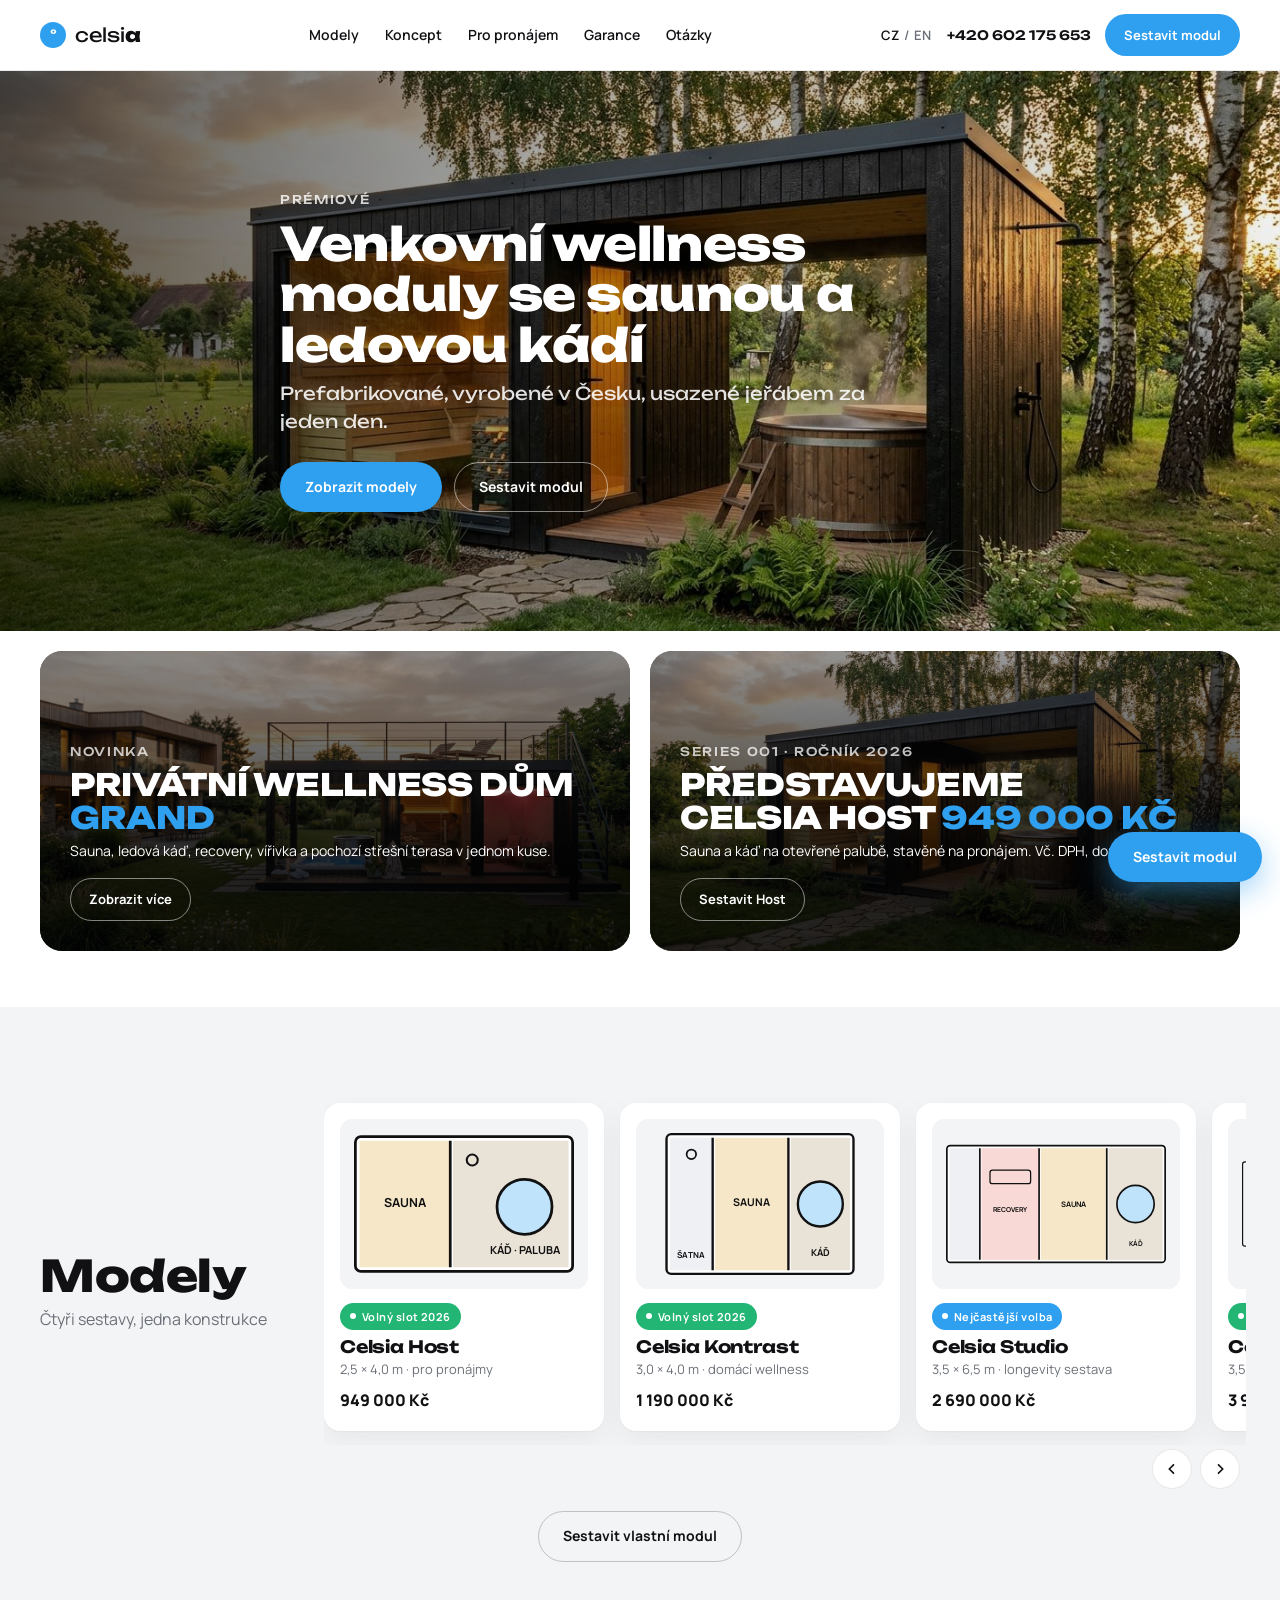
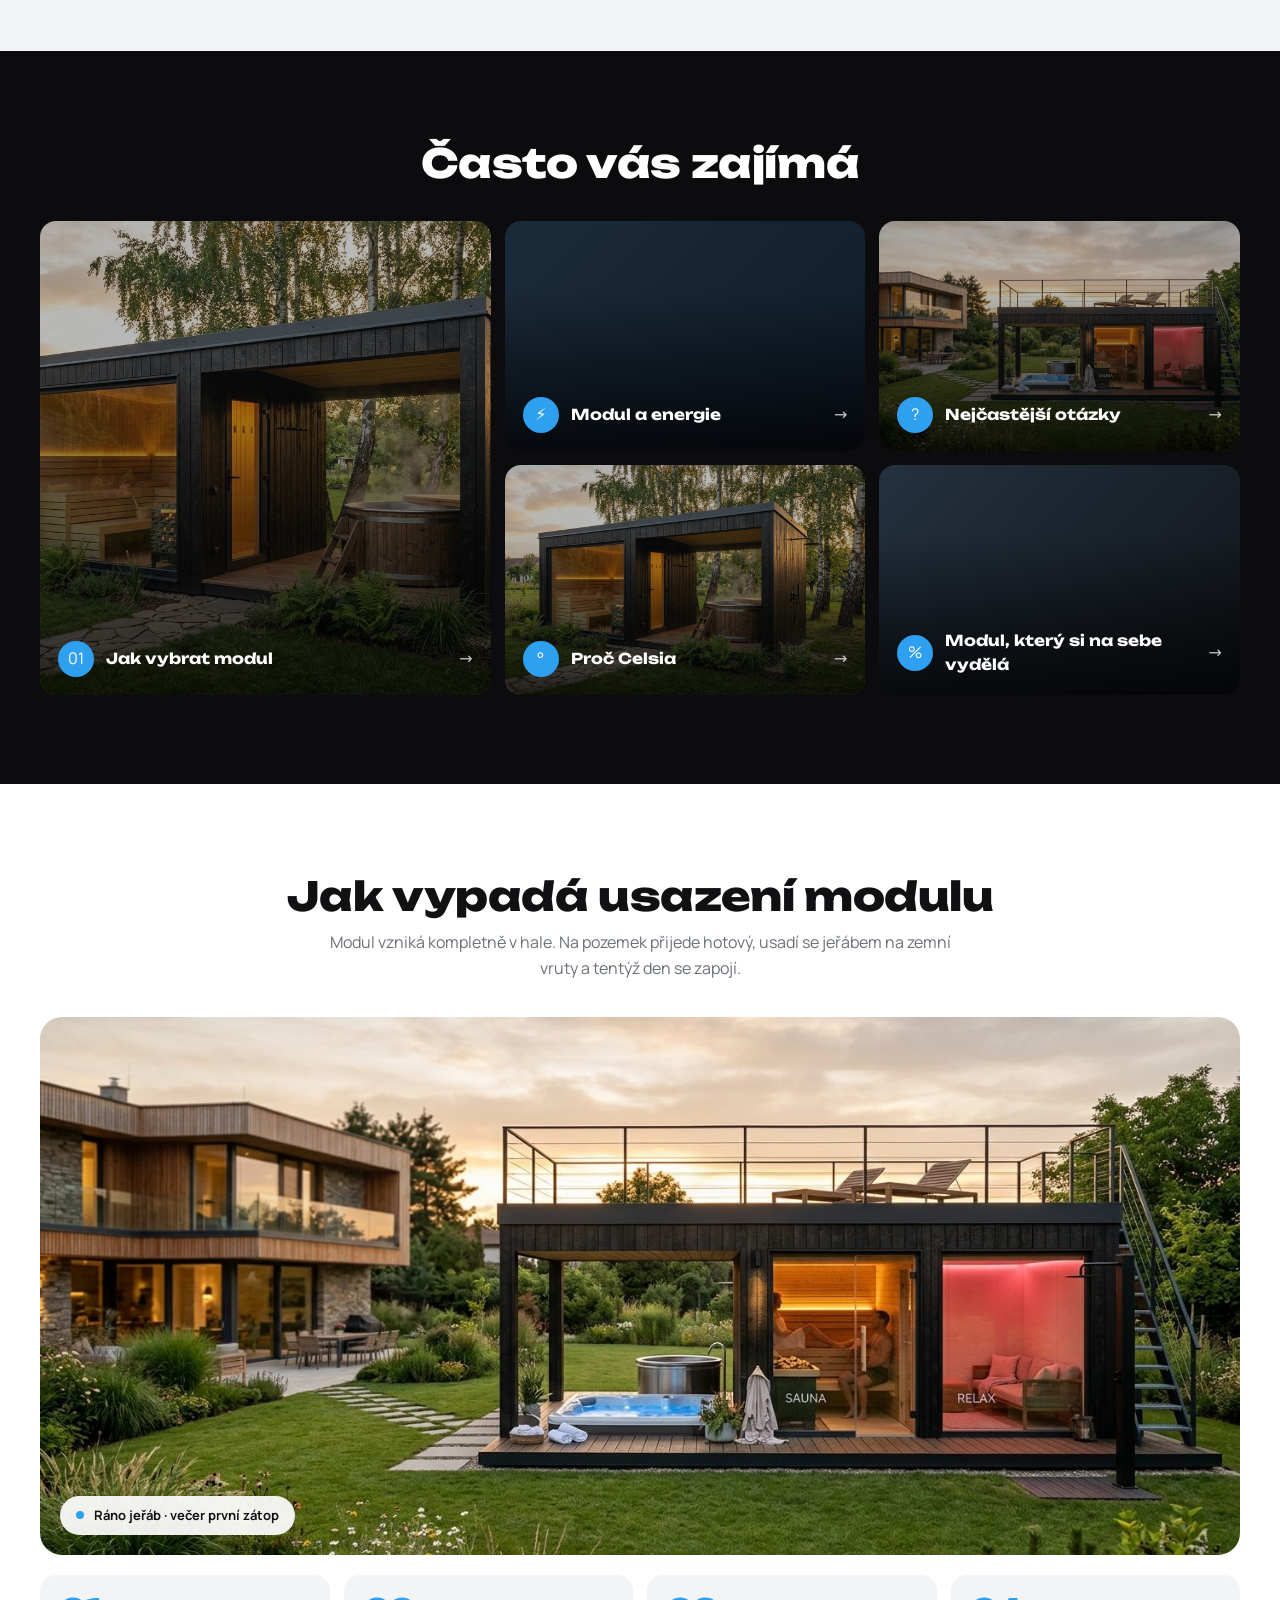
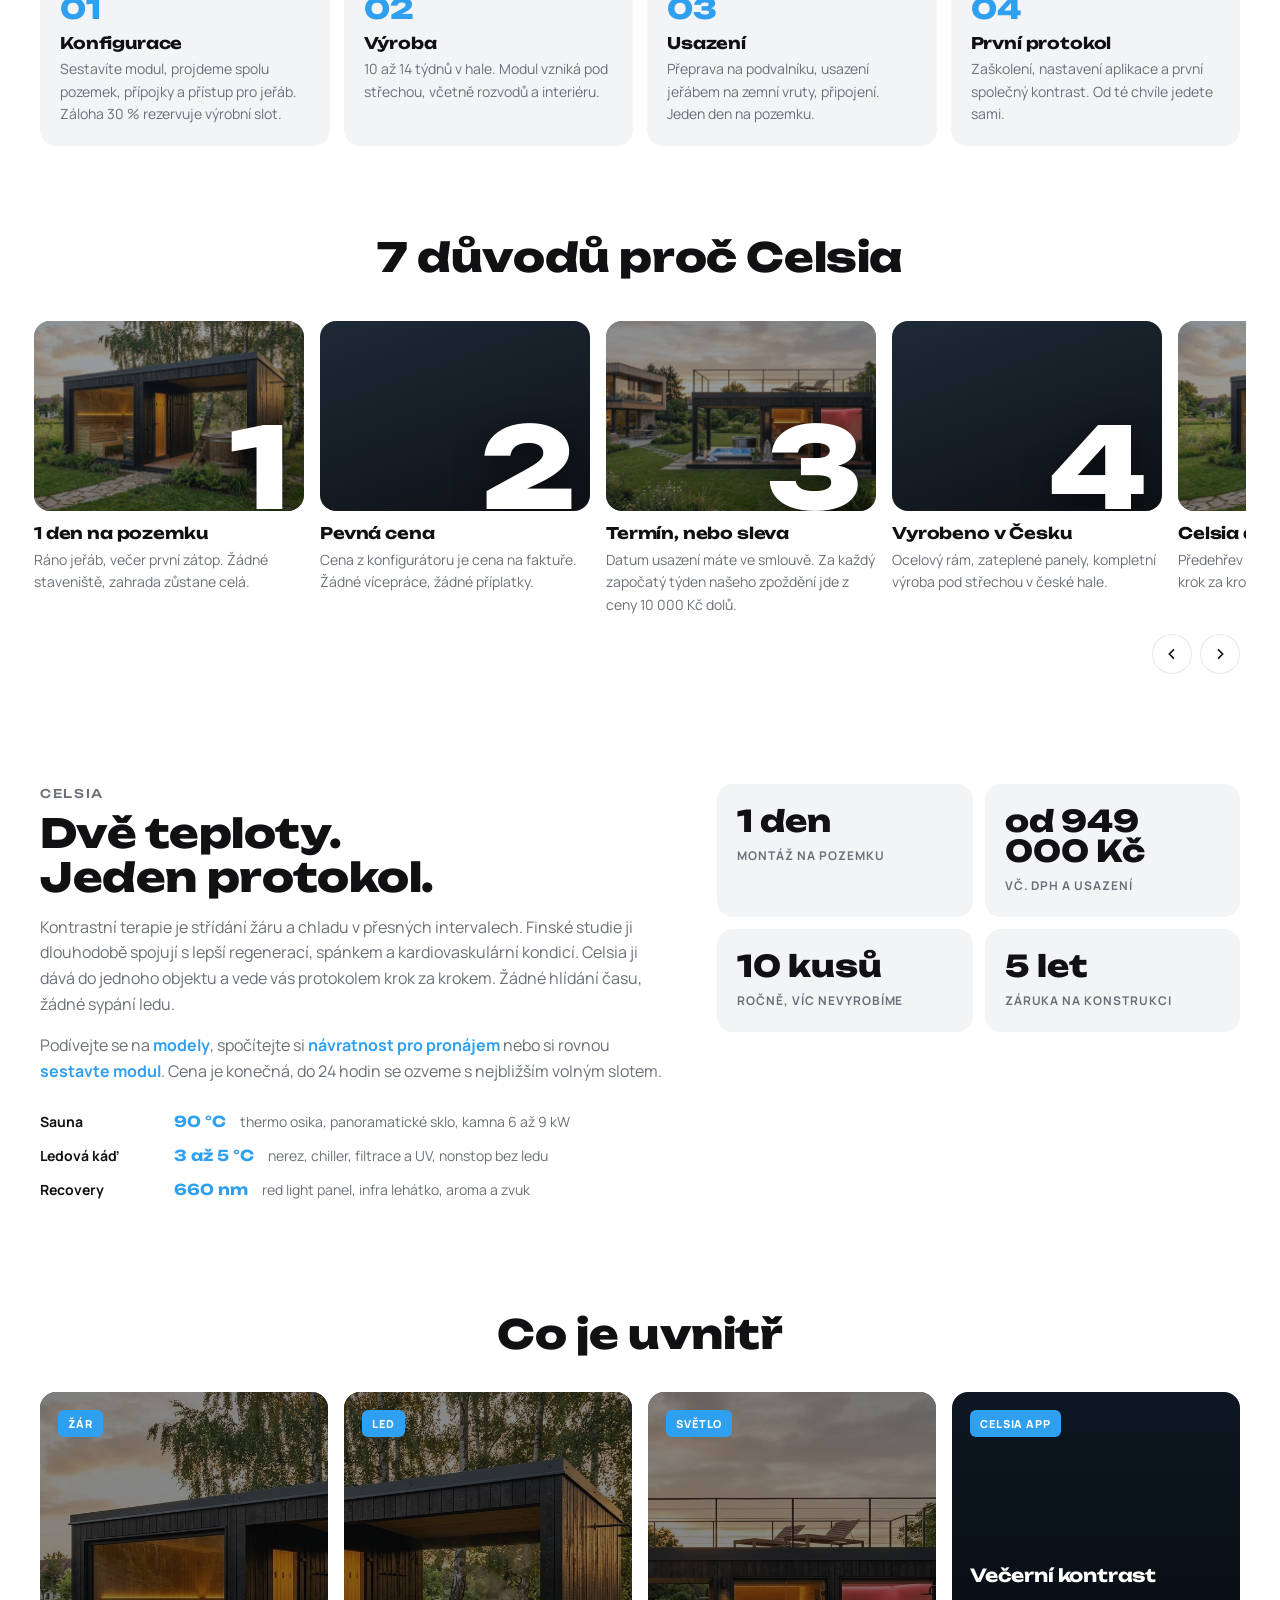
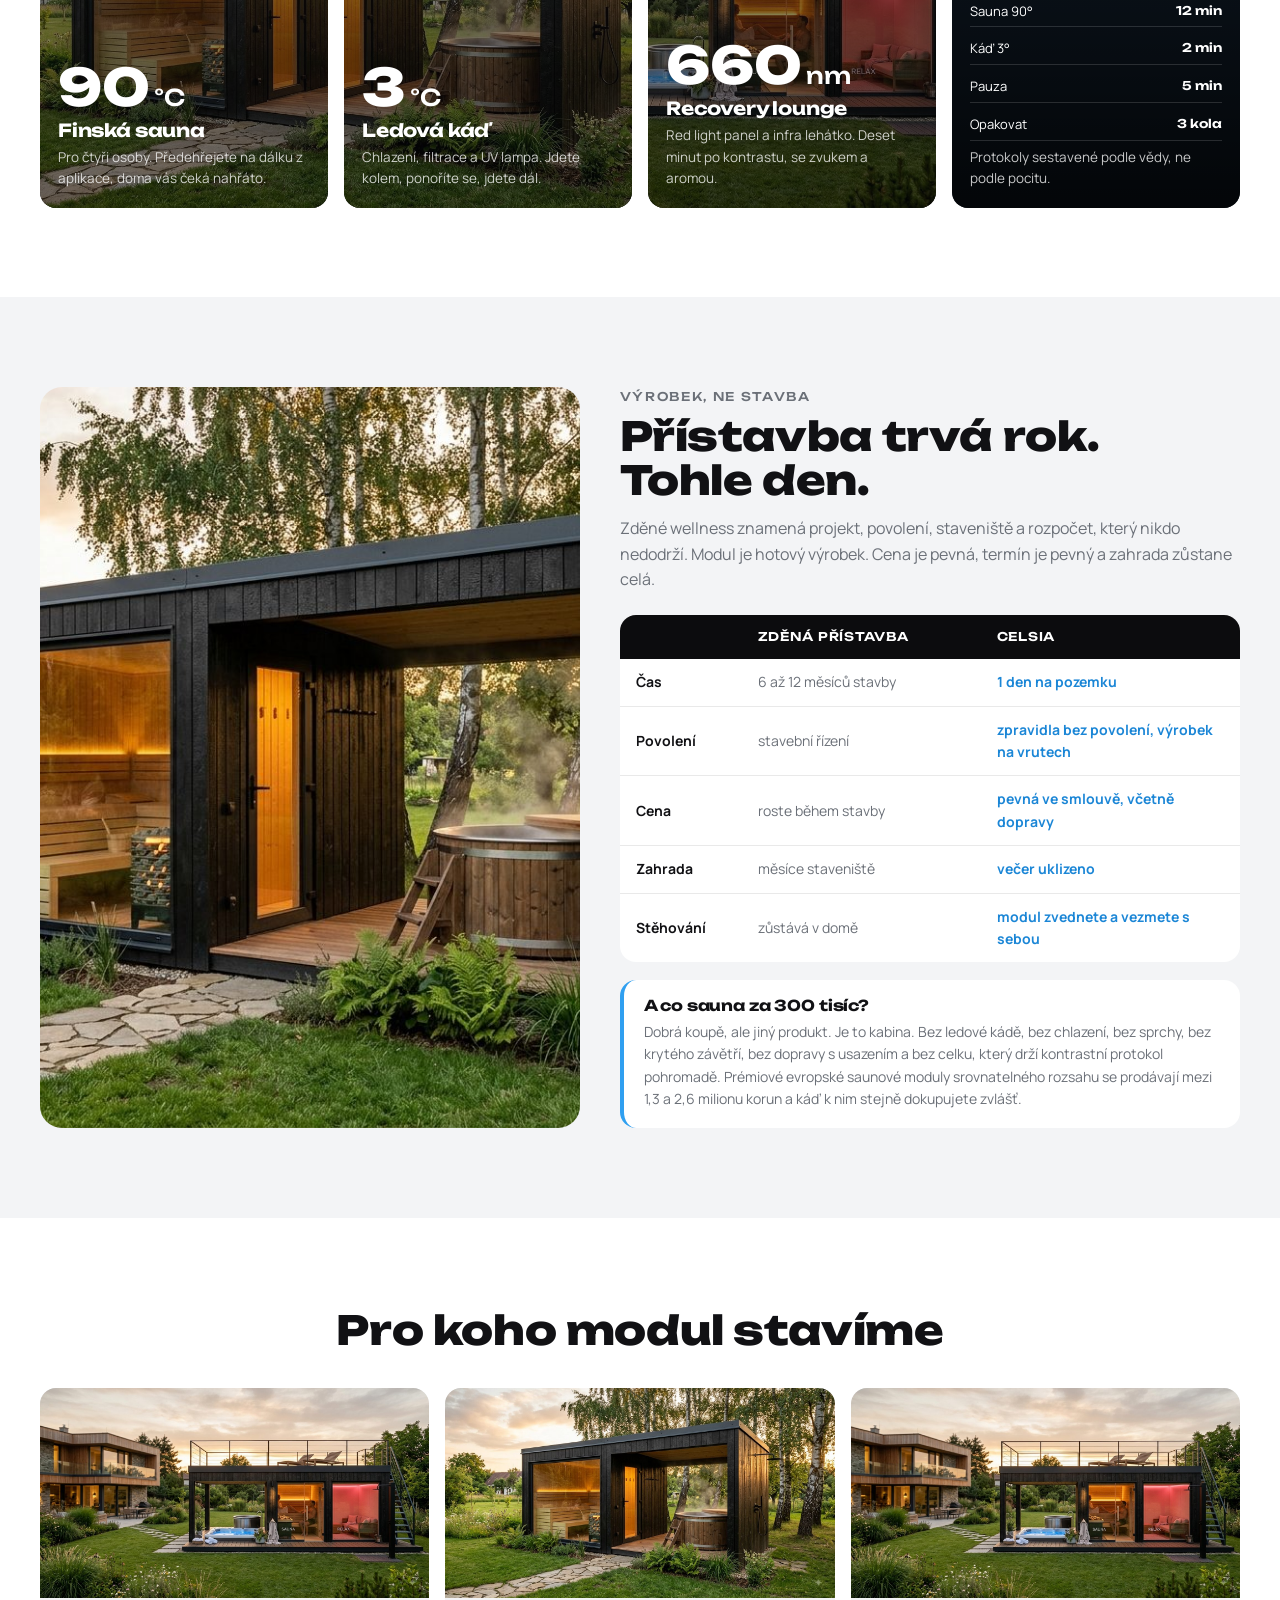
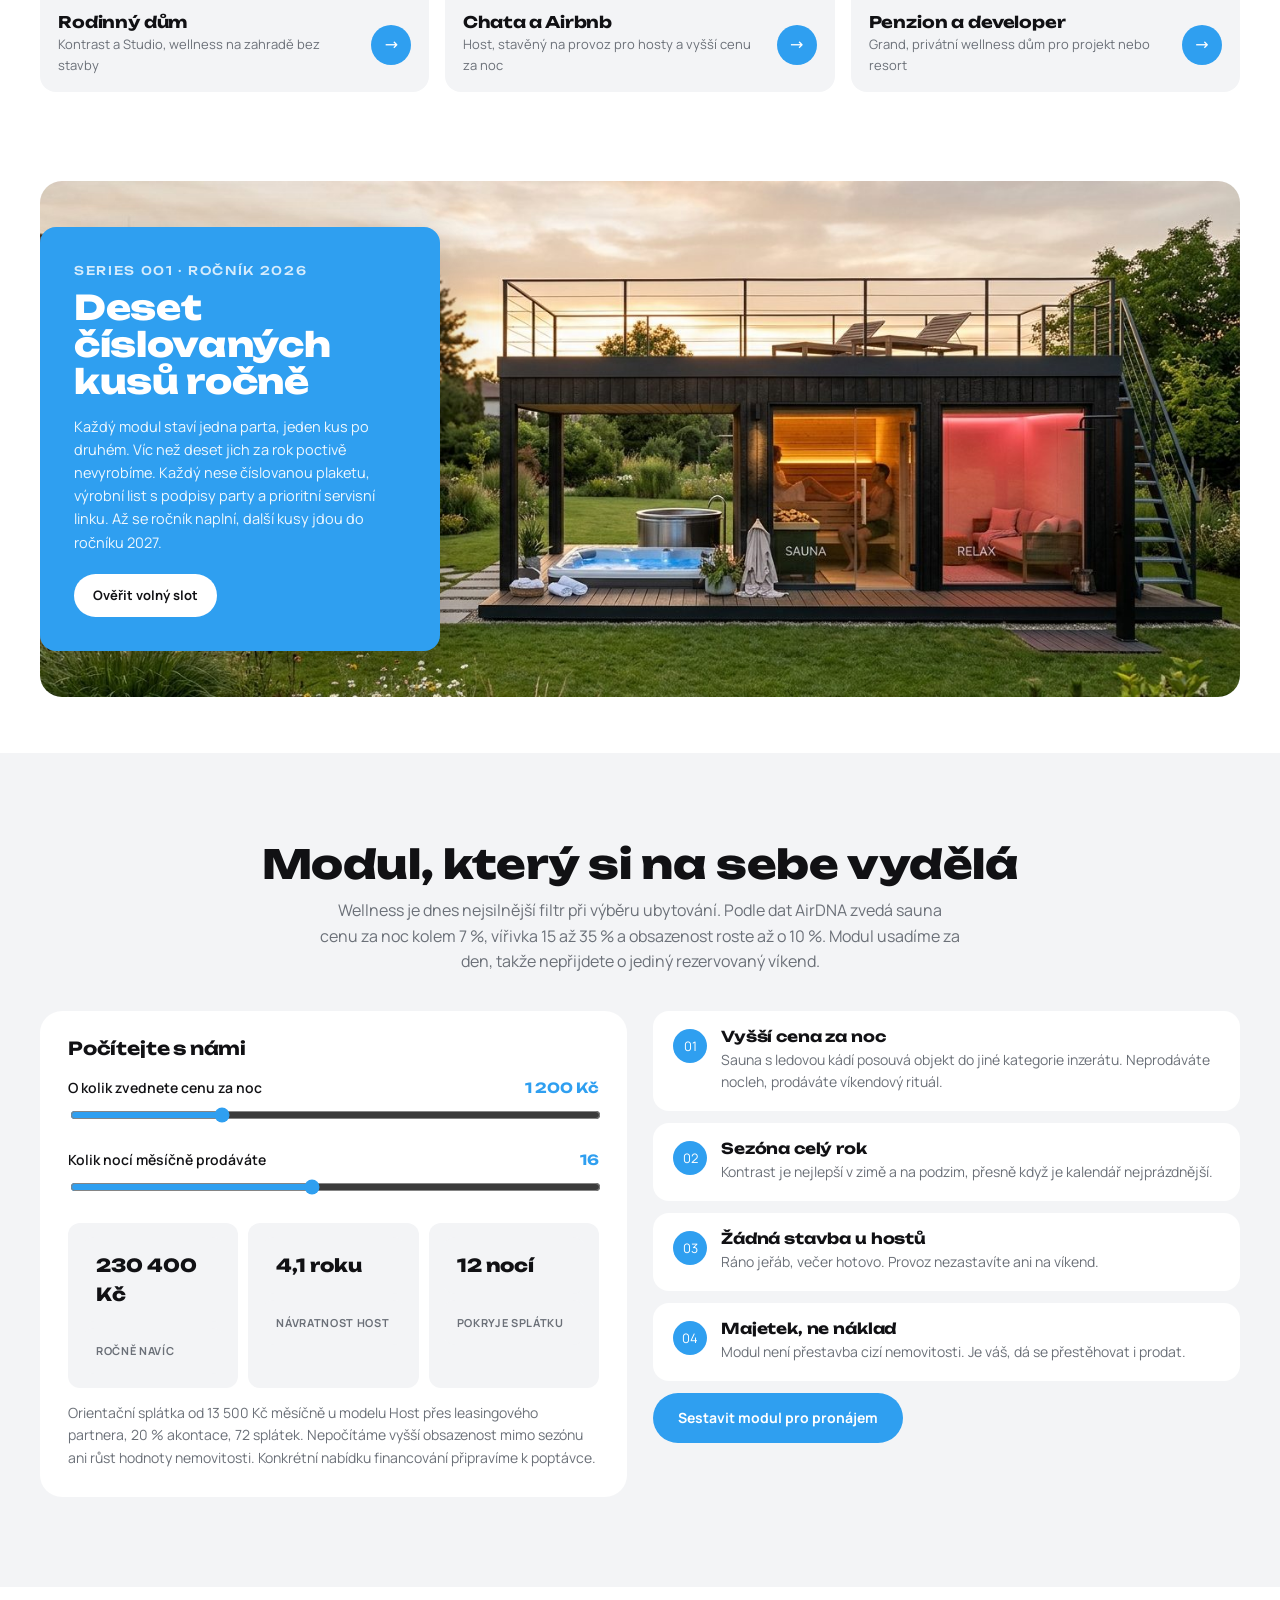
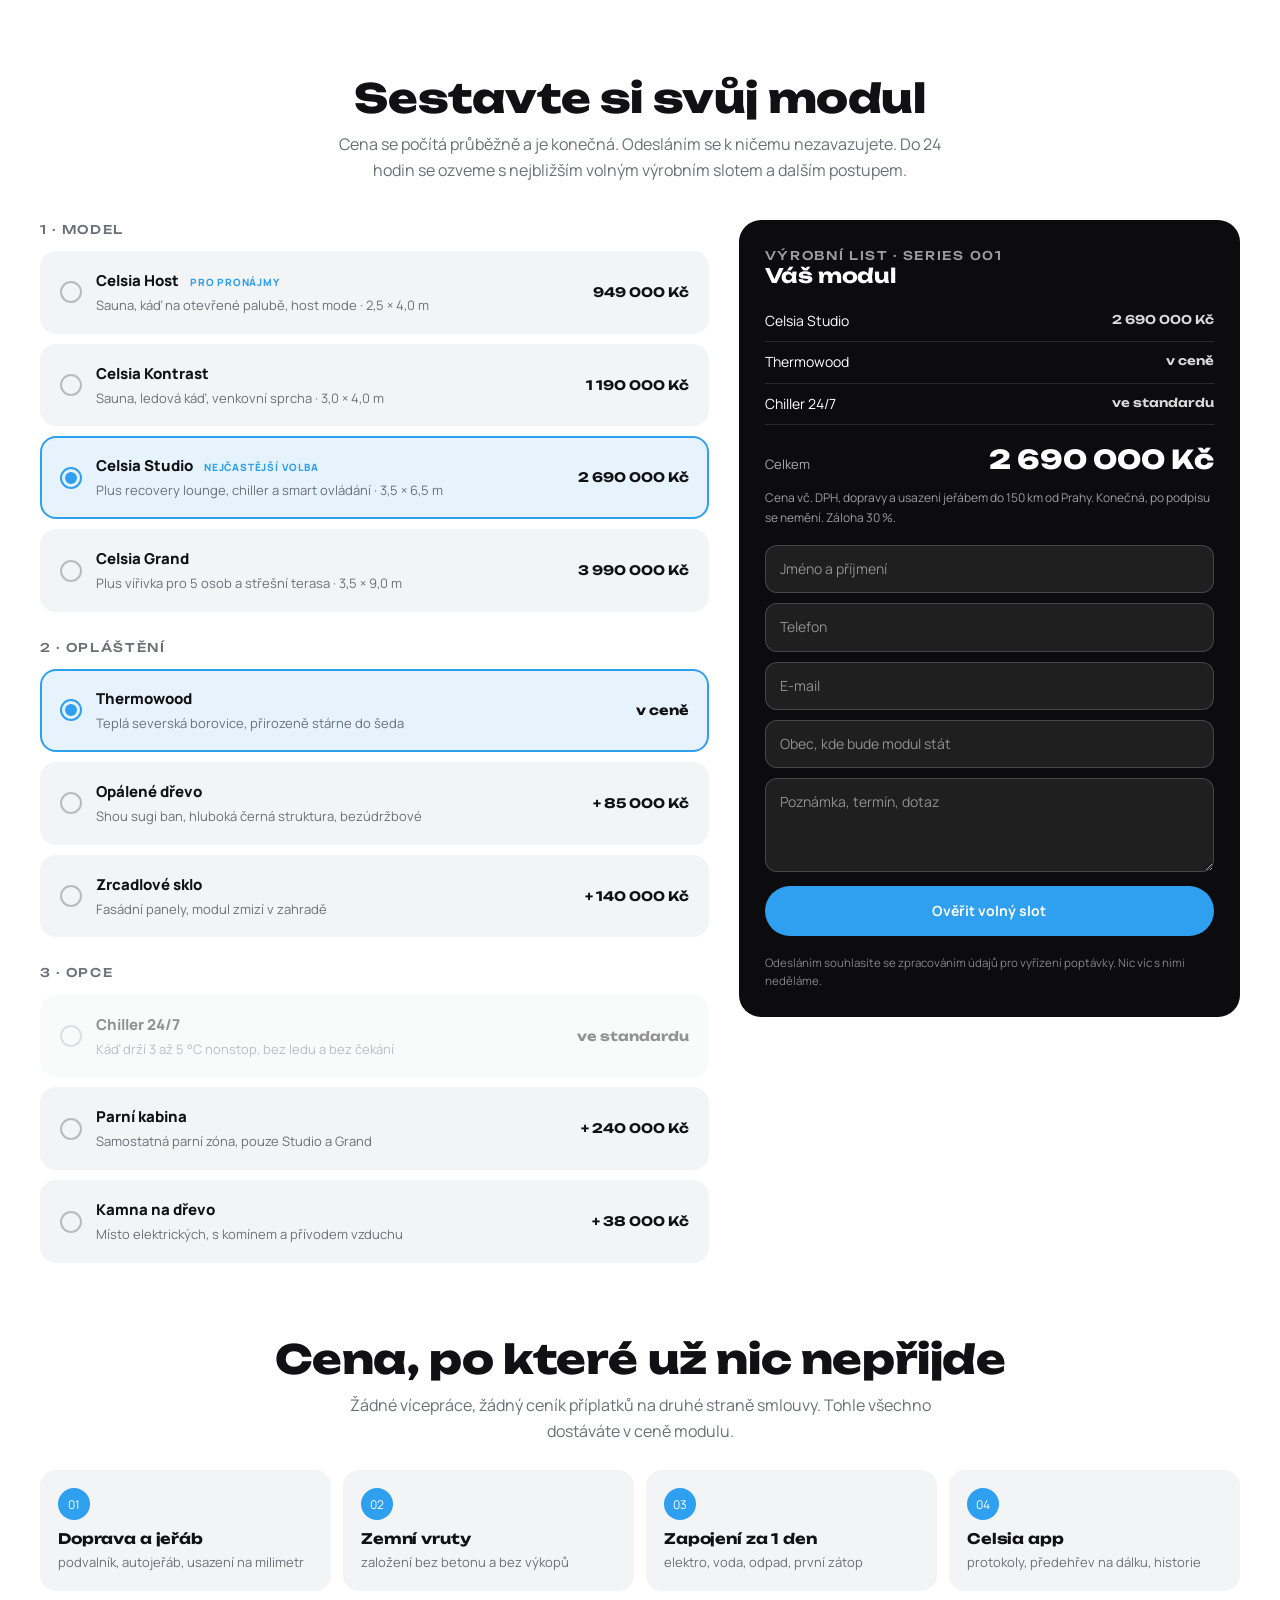
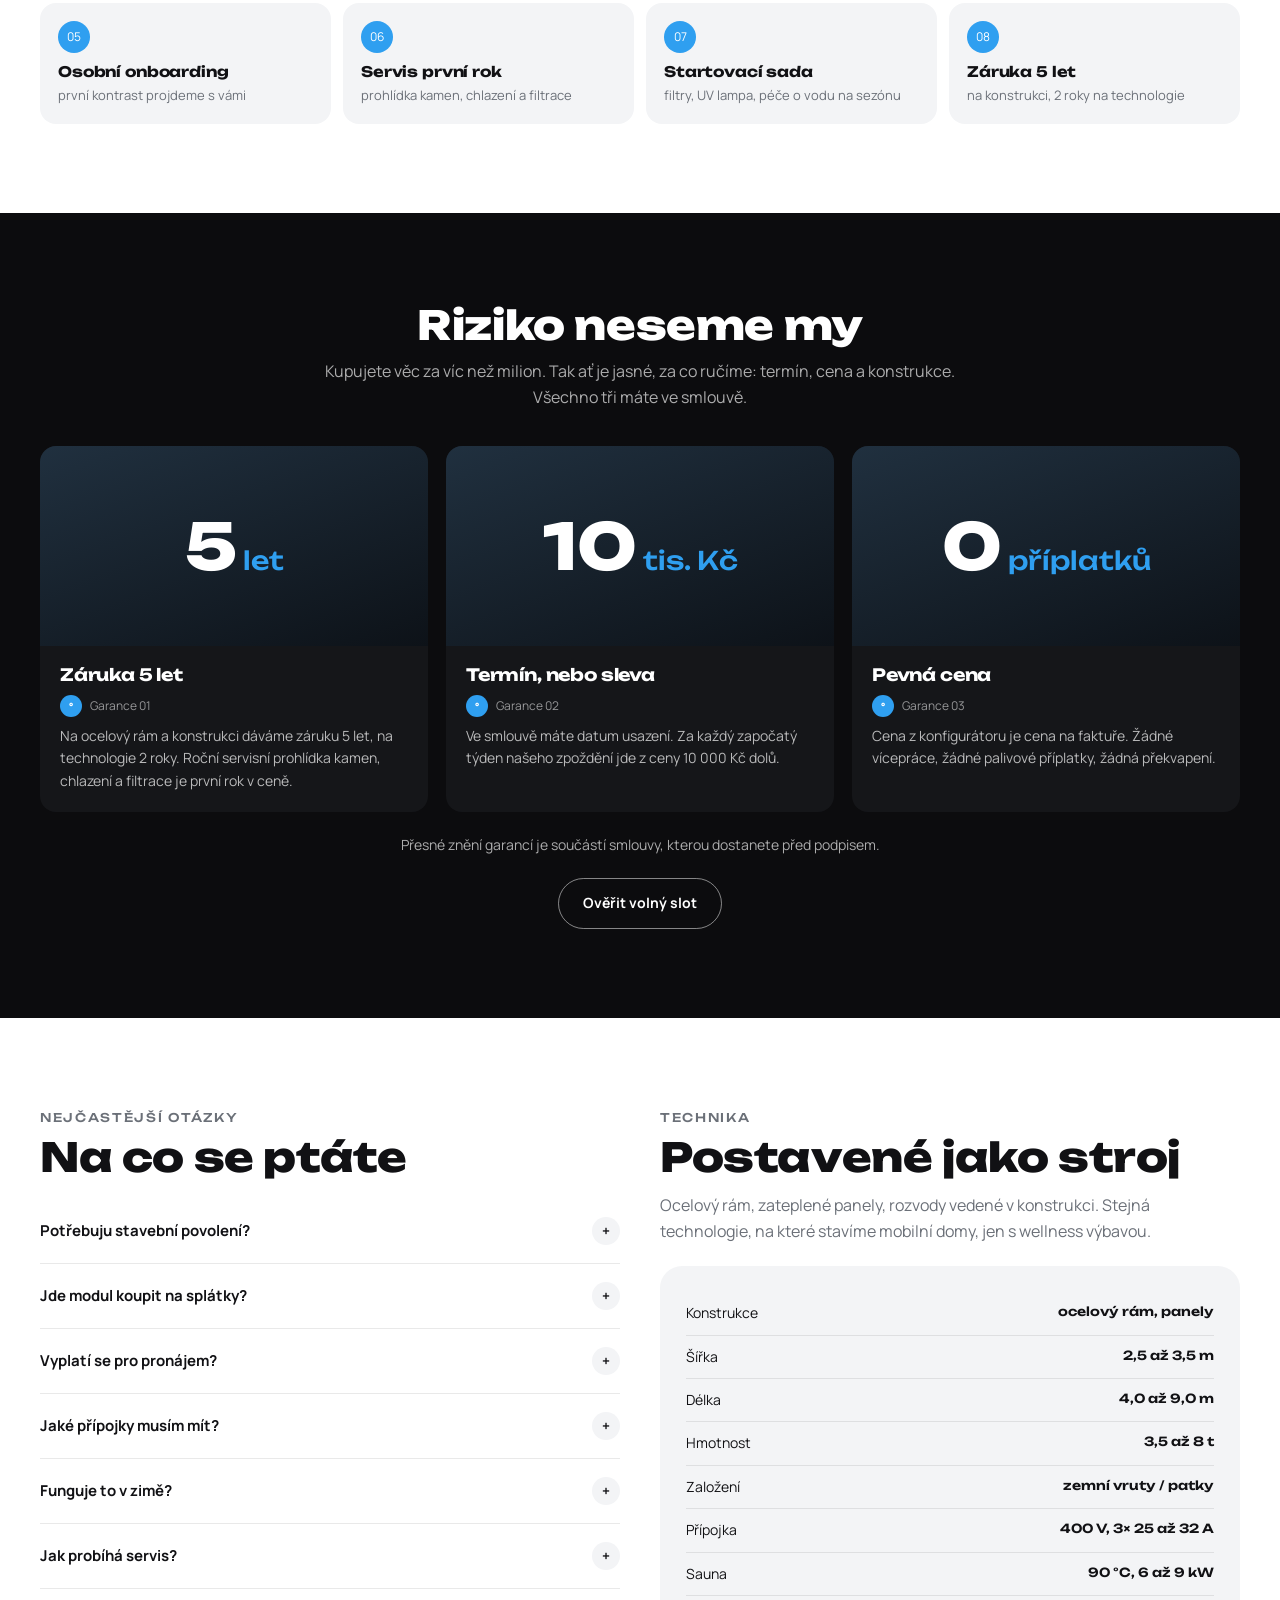
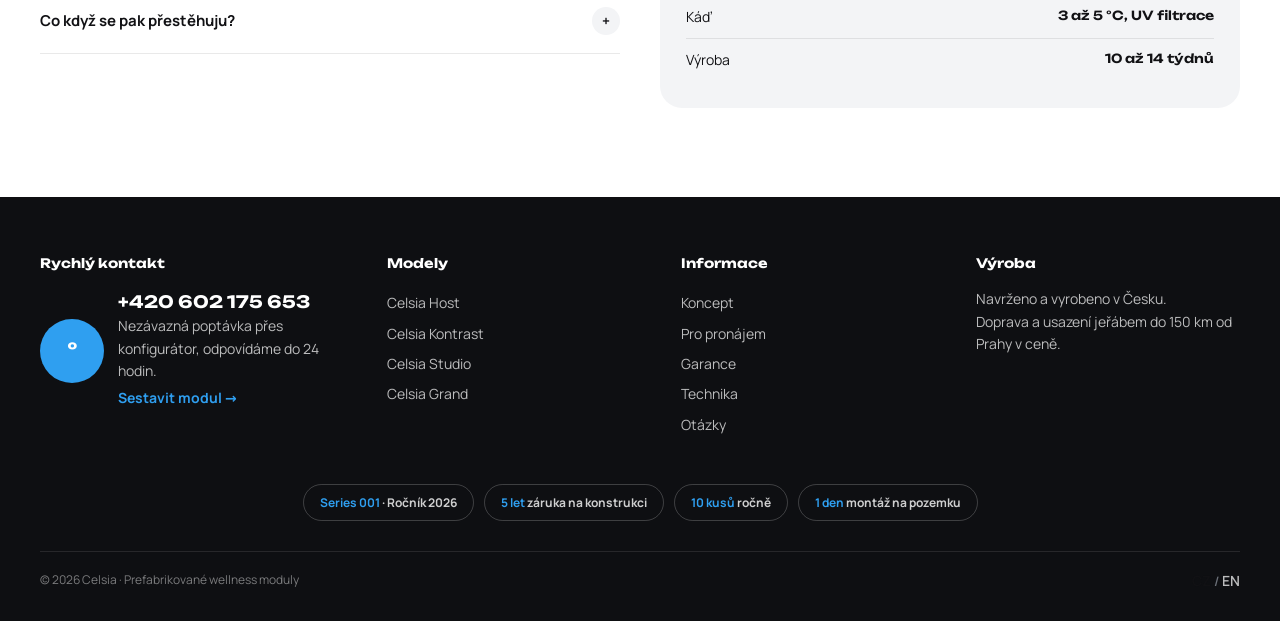
==== commit 4587a1cb: "Bez 30denni garance, telefon, kompletni SEO: meta, hreflang, OG, JSON-LD, sitemap, robots, alt texty" ====
--- a/index.html
+++ b/index.html
@@ -4,8 +4,29 @@
 <meta charset="utf-8">
 <meta name="viewport" content="width=device-width, initial-scale=1">
 <link rel="icon" type="image/svg+xml" href="favicon.svg">
-<title>Celsia — Prémiové venkovní wellness moduly</title>
-<meta name="description" content="Prefabrikované wellness moduly: finská sauna, ledová káď a recovery v jednom objektu. Usazení za den, pevná cena, 30 dní na vrácení.">
+<title>Venkovní wellness modul se saunou a ledovou kádí | Celsia</title>
+<meta name="description" content="Prefabrikovaný wellness modul na zahradu: finská sauna, ledová káď a recovery v jednom kuse. Vyrobeno v Česku, usazení jeřábem za jeden den, pevná cena od 949 000 Kč.">
+<meta name="robots" content="index, follow, max-image-preview:large">
+<meta name="theme-color" content="#2f9ff0">
+<link rel="canonical" href="https://davidsiwy.github.io/celsia/">
+<link rel="alternate" hreflang="cs" href="https://davidsiwy.github.io/celsia/">
+<link rel="alternate" hreflang="en" href="https://davidsiwy.github.io/celsia/en.html">
+<link rel="alternate" hreflang="x-default" href="https://davidsiwy.github.io/celsia/">
+<meta property="og:type" content="website">
+<meta property="og:site_name" content="Celsia">
+<meta property="og:locale" content="cs_CZ">
+<meta property="og:locale:alternate" content="en_GB">
+<meta property="og:url" content="https://davidsiwy.github.io/celsia/">
+<meta property="og:title" content="Venkovní wellness modul se saunou a ledovou kádí | Celsia">
+<meta property="og:description" content="Finská sauna, ledová káď a recovery v jednom prefabrikovaném modulu. Usazení za jeden den, pevná cena od 949 000 Kč.">
+<meta property="og:image" content="https://davidsiwy.github.io/celsia/img/hero-kontrast.jpg">
+<meta property="og:image:width" content="1408">
+<meta property="og:image:height" content="768">
+<meta name="twitter:card" content="summary_large_image">
+<meta name="twitter:title" content="Venkovní wellness modul se saunou a ledovou kádí | Celsia">
+<meta name="twitter:description" content="Finská sauna, ledová káď a recovery v jednom prefabrikovaném modulu. Usazení za jeden den, pevná cena od 949 000 Kč.">
+<meta name="twitter:image" content="https://davidsiwy.github.io/celsia/img/hero-kontrast.jpg">
+<script type="application/ld+json">{"@context":"https://schema.org","@graph":[{"@type":"Organization","@id":"https://davidsiwy.github.io/celsia/#org","name":"Celsia","url":"https://davidsiwy.github.io/celsia/","logo":"https://davidsiwy.github.io/celsia/favicon.svg","telephone":"+420602175653","description":"Prefabrikované venkovní wellness moduly: finská sauna, ledová káď a recovery v jednom kuse.","areaServed":{"@type":"Country","name":"Czech Republic"},"address":{"@type":"PostalAddress","addressCountry":"CZ"},"contactPoint":{"@type":"ContactPoint","telephone":"+420602175653","contactType":"sales","availableLanguage":["cs","en"]}},{"@type":"WebSite","@id":"https://davidsiwy.github.io/celsia/#website","url":"https://davidsiwy.github.io/celsia/","name":"Celsia","inLanguage":["cs","en"],"publisher":{"@id":"https://davidsiwy.github.io/celsia/#org"}},{"@type":"WebPage","@id":"https://davidsiwy.github.io/celsia/#page","url":"https://davidsiwy.github.io/celsia/","inLanguage":"cs","name":"Venkovní wellness modul se saunou a ledovou kádí | Celsia","isPartOf":{"@id":"https://davidsiwy.github.io/celsia/#website"},"about":{"@id":"https://davidsiwy.github.io/celsia/#org"},"primaryImageOfPage":"https://davidsiwy.github.io/celsia/img/hero-kontrast.jpg"},{"@type":"Product","@id":"https://davidsiwy.github.io/celsia/#host","name":"Celsia Host","description":"Finská sauna pro 4 osoby a ledová káď na otevřené palubě, venkovní sprcha, host mode v aplikaci. Stavěný na pronájmy.","brand":{"@type":"Brand","name":"Celsia"},"category":"Venkovní wellness modul","image":["https://davidsiwy.github.io/celsia/img/hero-kontrast.jpg","https://davidsiwy.github.io/celsia/img/grand-terrace.jpg"],"additionalProperty":[{"@type":"PropertyValue","name":"Rozměr","value":"2.5 × 4.0 m"}],"offers":{"@type":"Offer","url":"https://davidsiwy.github.io/celsia/#konfigurator","priceCurrency":"CZK","price":949000,"availability":"https://schema.org/PreOrder","itemCondition":"https://schema.org/NewCondition","priceSpecification":{"@type":"UnitPriceSpecification","price":949000,"priceCurrency":"CZK","valueAddedTaxIncluded":true},"seller":{"@id":"https://davidsiwy.github.io/celsia/#org"}}},{"@type":"Product","@id":"https://davidsiwy.github.io/celsia/#kontrast","name":"Celsia Kontrast","description":"Finská sauna, ledová káď a venkovní sprcha pod jednou střechou s převlékací zónou. Základ pro domácí wellness.","brand":{"@type":"Brand","name":"Celsia"},"category":"Venkovní wellness modul","image":["https://davidsiwy.github.io/celsia/img/hero-kontrast.jpg","https://davidsiwy.github.io/celsia/img/grand-terrace.jpg"],"additionalProperty":[{"@type":"PropertyValue","name":"Rozměr","value":"3.0 × 4.0 m"}],"offers":{"@type":"Offer","url":"https://davidsiwy.github.io/celsia/#konfigurator","priceCurrency":"CZK","price":1190000,"availability":"https://schema.org/PreOrder","itemCondition":"https://schema.org/NewCondition","priceSpecification":{"@type":"UnitPriceSpecification","price":1190000,"priceCurrency":"CZK","valueAddedTaxIncluded":true},"seller":{"@id":"https://davidsiwy.github.io/celsia/#org"}}},{"@type":"Product","@id":"https://davidsiwy.github.io/celsia/#studio","name":"Celsia Studio","description":"Sauna, ledová káď s chillerem 24/7, recovery lounge s red light panelem a infra lehátkem, Celsia app. Kompletní longevity sestava.","brand":{"@type":"Brand","name":"Celsia"},"category":"Venkovní wellness modul","image":["https://davidsiwy.github.io/celsia/img/hero-kontrast.jpg","https://davidsiwy.github.io/celsia/img/grand-terrace.jpg"],"additionalProperty":[{"@type":"PropertyValue","name":"Rozměr","value":"3.5 × 6.5 m"}],"offers":{"@type":"Offer","url":"https://davidsiwy.github.io/celsia/#konfigurator","priceCurrency":"CZK","price":2690000,"availability":"https://schema.org/PreOrder","itemCondition":"https://schema.org/NewCondition","priceSpecification":{"@type":"UnitPriceSpecification","price":2690000,"priceCurrency":"CZK","valueAddedTaxIncluded":true},"seller":{"@id":"https://davidsiwy.github.io/celsia/#org"}}},{"@type":"Product","@id":"https://davidsiwy.github.io/celsia/#grand","name":"Celsia Grand","description":"Longevity sestava plus zapuštěná vířivka pro 5 osob a pochozí střešní terasa. Privátní wellness dům.","brand":{"@type":"Brand","name":"Celsia"},"category":"Venkovní wellness modul","image":["https://davidsiwy.github.io/celsia/img/hero-kontrast.jpg","https://davidsiwy.github.io/celsia/img/grand-terrace.jpg"],"additionalProperty":[{"@type":"PropertyValue","name":"Rozměr","value":"3.5 × 9.0 m"}],"offers":{"@type":"Offer","url":"https://davidsiwy.github.io/celsia/#konfigurator","priceCurrency":"CZK","price":3990000,"availability":"https://schema.org/PreOrder","itemCondition":"https://schema.org/NewCondition","priceSpecification":{"@type":"UnitPriceSpecification","price":3990000,"priceCurrency":"CZK","valueAddedTaxIncluded":true},"seller":{"@id":"https://davidsiwy.github.io/celsia/#org"}}},{"@type":"FAQPage","@id":"https://davidsiwy.github.io/celsia/#faq","mainEntity":[{"@type":"Question","name":"Potřebuju stavební povolení?","acceptedAnswer":{"@type":"Answer","text":"Modul je výrobek usazený na zemní vruty, ne klasická stavba. Režim umístění závisí na velikosti modulu a konkrétním pozemku. Projdeme to s vámi před podpisem, patří to k přípravě zakázky."}},{"@type":"Question","name":"Jde modul koupit na splátky?","acceptedAnswer":{"@type":"Answer","text":"Ano, přes leasingového partnera. Orientačně od 13 500 Kč měsíčně s 20% akontací u modelu Host. Konkrétní nabídku připravíme společně s poptávkou."}},{"@type":"Question","name":"Vyplatí se pro pronájem?","acceptedAnswer":{"@type":"Answer","text":"Podle dat AirDNA zvedá sauna cenu za noc kolem 7 %, vířivka 15 až 35 % a obsazenost roste až o 10 %. Při 15 a více nocích měsíčně vychází Host typicky kolem čtyř až šesti let jen z ceny za noc, u méně vytížených objektů déle. Kalkulačka výše počítá s vašimi čísly."}},{"@type":"Question","name":"Jaké přípojky musím mít?","acceptedAnswer":{"@type":"Answer","text":"Elektro 400 V s jističem 3× 25 až 32 A podle sestavy, voda a odpad pro sprchu a vířivku. Samotná káď funguje i bez trvalé přípojky vody."}},{"@type":"Question","name":"Funguje to v zimě?","acceptedAnswer":{"@type":"Answer","text":"Modul je celoročně zateplený a rozvody jsou vedené v temperované konstrukci. Zima je pro kontrast nejlepší sezóna."}},{"@type":"Question","name":"Jak probíhá servis?","acceptedAnswer":{"@type":"Answer","text":"Roční servisní prohlídka kamen, chlazení a filtrace, první rok v ceně. Na konstrukci dáváme záruku 5 let, na technologie 2 roky."}},{"@type":"Question","name":"Co když se pak přestěhuju?","acceptedAnswer":{"@type":"Answer","text":"Modul se dá stejným způsobem zvednout a převézt jinam. Je to jeho přirozená vlastnost, ne kompromis."}}]}]}</script>
 <link rel="stylesheet" href="fonts.css">
 <link rel="stylesheet" href="style.css">
 </head>
@@ -26,6 +47,7 @@
     </nav>
     <div class="hdr-right">
       <span class="lang"><a href="index.html" class="on">CZ</a> / <a href="en.html">EN</a></span>
+      <a href="tel:+420602175653" class="tel">+420 602 175 653</a>
       <a href="#konfigurator" class="btn btn-blue btn-sm">Sestavit modul</a>
       <button class="burger" aria-label="Menu" data-burger>MENU <span></span></button>
     </div>
@@ -37,6 +59,7 @@
     <a href="#konfigurator">Konfigurátor</a>
     <a href="#garance">Garance</a>
     <a href="#faq">Otázky</a>
+    <a href="tel:+420602175653">+420 602 175 653</a>
     <a href="en.html">English</a>
   </div>
 </header>
@@ -45,12 +68,12 @@
 
 <!-- HERO -->
 <section class="hero">
-  <img src="img/hero-kontrast.jpg" alt="Wellness modul Celsia se saunou a ledovou kádí na zahradě">
+  <img src="img/hero-kontrast.jpg" alt="Venkovní wellness modul Celsia se saunou a ledovou kádí na zahradě" width="1408" height="768" fetchpriority="high">
   <div class="hero-in">
     <div class="wrap">
       <div class="eyebrow">Prémiové</div>
-      <h1>Venkovní wellness moduly</h1>
-      <div class="sub">Vyrobeno v Česku · Usazení za jeden den</div>
+      <h1>Venkovní wellness moduly se saunou a ledovou kádí</h1>
+      <p class="sub">Prefabrikované, vyrobené v Česku, usazené jeřábem za jeden den.</p>
       <div class="hero-cta">
         <a href="#modely" class="btn btn-blue">Zobrazit modely</a>
         <a href="#konfigurator" class="btn btn-outline-w">Sestavit modul</a>
@@ -63,7 +86,7 @@
 <section class="wrap">
   <div class="promos">
     <a href="#modely" class="promo">
-      <img src="img/grand-terrace.jpg" alt="Celsia Grand se střešní terasou">
+      <img src="img/grand-terrace.jpg" alt="Wellness modul Celsia Grand s vířivkou, saunou a střešní terasou u rodinného domu" width="1408" height="768">
       <div class="promo-in">
         <div class="eyebrow">Novinka</div>
         <h3>Privátní wellness dům<br><span class="accent">Grand</span></h3>
@@ -72,7 +95,7 @@
       </div>
     </a>
     <a href="#konfigurator" class="promo" data-goto-model="host">
-      <img src="img/hero-kontrast.jpg" alt="Celsia Host">
+      <img src="img/hero-kontrast.jpg" alt="Modul Celsia Host se saunou a ledovou kádí na otevřené palubě" width="1408" height="768">
       <div class="promo-in">
         <div class="eyebrow">Series 001 · Ročník 2026</div>
         <h3>Představujeme<br>Celsia Host <span class="accent">949 000 Kč</span></h3>
@@ -205,18 +228,18 @@
     <div class="sec-title"><h2>Často vás zajímá</h2></div>
     <div class="bento">
       <a href="#modely" class="tile big">
-        <img src="img/hero-kontrast.jpg" alt="">
+        <img src="img/hero-kontrast.jpg" alt="Venkovní sauna s ledovou kádí, modul Celsia Kontrast" loading="lazy" width="1408" height="768">
         <div class="tile-in"><span class="circ">01</span><span class="t">Jak vybrat modul</span><span class="arr">→</span></div>
       </a>
       <a href="#technika" class="tile grad">
         <div class="tile-in"><span class="circ">⚡</span><span class="t">Modul a energie</span><span class="arr">→</span></div>
       </a>
       <a href="#faq" class="tile">
-        <img src="img/grand-terrace.jpg" alt="" style="object-position:70% 60%">
+        <img src="img/grand-terrace.jpg" alt="Sauna a recovery lounge modulu Celsia Grand" style="object-position:70% 60%" loading="lazy" width="1408" height="768">
         <div class="tile-in"><span class="circ">?</span><span class="t">Nejčastější otázky</span><span class="arr">→</span></div>
       </a>
       <a href="#duvody" class="tile">
-        <img src="img/hero-kontrast.jpg" alt="" style="object-position:80% 50%">
+        <img src="img/hero-kontrast.jpg" alt="Ledová káď a venkovní sprcha wellness modulu Celsia" style="object-position:80% 50%" loading="lazy" width="1408" height="768">
         <div class="tile-in"><span class="circ">°</span><span class="t">Proč Celsia</span><span class="arr">→</span></div>
       </a>
       <a href="#pronajem" class="tile grad2">
@@ -234,7 +257,7 @@
       <p>Modul vzniká kompletně v hale. Na pozemek přijede hotový, usadí se jeřábem na zemní vruty a tentýž den se zapojí.</p>
     </div>
     <div class="bigimg">
-      <img src="img/grand-terrace.jpg" alt="Usazený modul Celsia Grand na zahradě">
+      <img src="img/grand-terrace.jpg" alt="Usazený wellness modul Celsia Grand na zahradě po jednodenní montáži" loading="lazy" width="1408" height="768">
       <div class="chip"><i></i> Ráno jeřáb · večer první zátop</div>
     </div>
     <div class="steps">
@@ -251,13 +274,13 @@
   <div class="wrap">
     <div class="sec-title"><h2>7 důvodů proč Celsia</h2></div>
     <div class="reasons" data-scroll="reasons">
-      <div class="reason"><div class="pic"><img src="img/hero-kontrast.jpg" alt=""><div class="num">1</div></div><h3>1 den na pozemku</h3><p>Ráno jeřáb, večer první zátop. Žádné staveniště, zahrada zůstane celá.</p></div>
+      <div class="reason"><div class="pic"><img src="img/hero-kontrast.jpg" alt="Modul Celsia usazený za jeden den" loading="lazy" width="1408" height="768"><div class="num">1</div></div><h3>1 den na pozemku</h3><p>Ráno jeřáb, večer první zátop. Žádné staveniště, zahrada zůstane celá.</p></div>
       <div class="reason"><div class="pic"><div class="num">2</div></div><h3>Pevná cena</h3><p>Cena z konfigurátoru je cena na faktuře. Žádné vícepráce, žádné příplatky.</p></div>
-      <div class="reason"><div class="pic"><img src="img/grand-terrace.jpg" alt="" style="object-position:60% 50%"><div class="num">3</div></div><h3>30 dní na vrácení</h3><p>Když vám modul do 30 dnů od usazení nesedne, odvezeme ho a vrátíme kupní cenu.</p></div>
+      <div class="reason"><div class="pic"><img src="img/grand-terrace.jpg" alt="Modul Celsia Grand, pevný termín usazení" style="object-position:60% 50%" loading="lazy" width="1408" height="768"><div class="num">3</div></div><h3>Termín, nebo sleva</h3><p>Datum usazení máte ve smlouvě. Za každý započatý týden našeho zpoždění jde z ceny 10 000 Kč dolů.</p></div>
       <div class="reason"><div class="pic"><div class="num">4</div></div><h3>Vyrobeno v Česku</h3><p>Ocelový rám, zateplené panely, kompletní výroba pod střechou v české hale.</p></div>
-      <div class="reason"><div class="pic"><img src="img/hero-kontrast.jpg" alt="" style="object-position:20% 50%"><div class="num">5</div></div><h3>Celsia app</h3><p>Předehřev na dálku, řízení teplot, protokoly krok za krokem a historie sessions.</p></div>
+      <div class="reason"><div class="pic"><img src="img/hero-kontrast.jpg" alt="Finská sauna s panoramatickým sklem, ovládaná z aplikace Celsia" style="object-position:20% 50%" loading="lazy" width="1408" height="768"><div class="num">5</div></div><h3>Celsia app</h3><p>Předehřev na dálku, řízení teplot, protokoly krok za krokem a historie sessions.</p></div>
       <div class="reason"><div class="pic"><div class="num">6</div></div><h3>Záruka 5 let</h3><p>Na konstrukci 5 let, na technologie 2 roky. Servis první rok v ceně.</p></div>
-      <div class="reason"><div class="pic"><img src="img/grand-terrace.jpg" alt="" style="object-position:30% 50%"><div class="num">7</div></div><h3>10 kusů ročně</h3><p>Každý modul staví jedna parta. Číslovaná plaketa a prioritní servisní linka.</p></div>
+      <div class="reason"><div class="pic"><img src="img/grand-terrace.jpg" alt="Číslovaný modul Celsia Series 001" style="object-position:30% 50%" loading="lazy" width="1408" height="768"><div class="num">7</div></div><h3>10 kusů ročně</h3><p>Každý modul staví jedna parta. Číslovaná plaketa a prioritní servisní linka.</p></div>
     </div>
     <div class="scroll-ctrl">
       <button class="circ" data-scroll-prev="reasons" aria-label="Předchozí"><svg viewBox="0 0 24 24" fill="none" stroke="currentColor" stroke-width="2.4"><path d="M15 5l-7 7 7 7"/></svg></button>
@@ -285,7 +308,7 @@
         <div class="kpi"><div class="v">1 den</div><div class="l">Montáž na pozemku</div></div>
         <div class="kpi"><div class="v">od 949 000 Kč</div><div class="l">Vč. DPH a usazení</div></div>
         <div class="kpi"><div class="v">10 kusů</div><div class="l">Ročně, víc nevyrobíme</div></div>
-        <div class="kpi"><div class="v">30 dní</div><div class="l">Na vrácení</div></div>
+        <div class="kpi"><div class="v">5 let</div><div class="l">Záruka na konstrukci</div></div>
       </div>
     </div>
   </div>
@@ -297,17 +320,17 @@
     <div class="sec-title"><h2>Co je uvnitř</h2></div>
     <div class="reels">
       <div class="reel">
-        <img src="img/hero-kontrast.jpg" alt="" style="object-position:25% 50%">
+        <img src="img/hero-kontrast.jpg" alt="Finská sauna 90 °C ve wellness modulu Celsia" style="object-position:25% 50%" loading="lazy" width="1408" height="768">
         <span class="tag">Žár</span>
         <div><div class="big">90<small>°C</small></div><h3>Finská sauna</h3><p>Pro čtyři osoby. Předehřejete na dálku z aplikace, doma vás čeká nahřáto.</p></div>
       </div>
       <div class="reel">
-        <img src="img/hero-kontrast.jpg" alt="" style="object-position:75% 50%">
+        <img src="img/hero-kontrast.jpg" alt="Ledová káď 3 °C ve wellness modulu Celsia" style="object-position:75% 50%" loading="lazy" width="1408" height="768">
         <span class="tag">Led</span>
         <div><div class="big">3<small>°C</small></div><h3>Ledová káď</h3><p>Chlazení, filtrace a UV lampa. Jdete kolem, ponoříte se, jdete dál.</p></div>
       </div>
       <div class="reel">
-        <img src="img/grand-terrace.jpg" alt="" style="object-position:80% 55%">
+        <img src="img/grand-terrace.jpg" alt="Recovery lounge s red light panelem v modulu Celsia" style="object-position:80% 55%" loading="lazy" width="1408" height="768">
         <span class="tag">Světlo</span>
         <div><div class="big">660<small>nm</small></div><h3>Recovery lounge</h3><p>Red light panel a infra lehátko. Deset minut po kontrastu, se zvukem a aromou.</p></div>
       </div>
@@ -332,7 +355,7 @@
 <section id="srovnani" class="sec sec-gray">
   <div class="wrap">
     <div class="compare">
-      <div class="pic"><img src="img/hero-kontrast.jpg" alt="Modul Celsia Kontrast"></div>
+      <div class="pic"><img src="img/hero-kontrast.jpg" alt="Wellness modul Celsia Kontrast místo zděné přístavby" loading="lazy" width="1408" height="768"></div>
       <div>
         <div class="eyebrow">Výrobek, ne stavba</div>
         <h2>Přístavba trvá rok.<br>Tohle den.</h2>
@@ -360,15 +383,15 @@
     <div class="sec-title"><h2>Pro koho modul stavíme</h2></div>
     <div class="aud">
       <a href="#modely" class="acard">
-        <div class="pic"><img src="img/grand-terrace.jpg" alt=""></div>
+        <div class="pic"><img src="img/grand-terrace.jpg" alt="Wellness modul na zahradě rodinného domu" loading="lazy" width="1408" height="768"></div>
         <div class="in"><div><h3>Rodinný dům</h3><div class="s">Kontrast a Studio, wellness na zahradě bez stavby</div></div><span class="circ">→</span></div>
       </a>
       <a href="#pronajem" class="acard">
-        <div class="pic"><img src="img/hero-kontrast.jpg" alt=""></div>
+        <div class="pic"><img src="img/hero-kontrast.jpg" alt="Sauna s ledovou kádí pro chatu a Airbnb" loading="lazy" width="1408" height="768"></div>
         <div class="in"><div><h3>Chata a Airbnb</h3><div class="s">Host, stavěný na provoz pro hosty a vyšší cenu za noc</div></div><span class="circ">→</span></div>
       </a>
       <a href="#konfigurator" class="acard">
-        <div class="pic"><img src="img/grand-terrace.jpg" alt="" style="object-position:40% 40%"></div>
+        <div class="pic"><img src="img/grand-terrace.jpg" alt="Privátní wellness dům Celsia Grand pro penzion nebo developerský projekt" style="object-position:40% 40%" loading="lazy" width="1408" height="768"></div>
         <div class="in"><div><h3>Penzion a developer</h3><div class="s">Grand, privátní wellness dům pro projekt nebo resort</div></div><span class="circ">→</span></div>
       </a>
     </div>
@@ -378,7 +401,7 @@
 <!-- STORY -->
 <section class="wrap">
   <div class="story">
-    <img src="img/grand-terrace.jpg" alt="">
+    <img src="img/grand-terrace.jpg" alt="Celsia Grand, jeden z deseti číslovaných kusů ročníku 2026" loading="lazy" width="1408" height="768">
     <div class="box">
       <div class="eyebrow">Series 001 · Ročník 2026</div>
       <h2>Deset číslovaných kusů ročně</h2>
@@ -496,15 +519,15 @@
   <div class="wrap">
     <div class="sec-title">
       <h2>Riziko neseme my</h2>
-      <p>Kupujete věc za víc než milion, kterou jste si nemohli nikde osahat. Tak to otočíme. Vyzkoušíte ji doma a rozhodnete se potom.</p>
+      <p>Kupujete věc za víc než milion. Tak ať je jasné, za co ručíme: termín, cena a konstrukce. Všechno tři máte ve smlouvě.</p>
     </div>
     <div class="gcards">
       <div class="gcard">
-        <div class="pic"><div class="n">30<small>dní</small></div></div>
+        <div class="pic"><div class="n">5<small>let</small></div></div>
         <div class="in">
-          <h3>30 dní doma</h3>
+          <h3>Záruka 5 let</h3>
           <div class="meta"><span class="dot">°</span> Garance 01</div>
-          <p>Saunujte, otužujte se, pozvěte návštěvu. Pokud vám modul do 30 dnů od usazení nesedne, odvezeme ho a vrátíme kupní cenu. Jediné, co jde za vámi, je zpáteční doprava.</p>
+          <p>Na ocelový rám a konstrukci dáváme záruku 5 let, na technologie 2 roky. Roční servisní prohlídka kamen, chlazení a filtrace je první rok v ceně.</p>
         </div>
       </div>
       <div class="gcard">
@@ -576,7 +599,8 @@
         <div class="contact">
           <div class="av">°</div>
           <div>
-            <p>Nezávazná poptávka přes konfigurátor.<br>Odpovídáme do 24 hodin.</p>
+            <a href="tel:+420602175653" style="font-family:var(--head);font-weight:700;font-size:17px;color:#fff;padding:0">+420 602 175 653</a>
+            <p>Nezávazná poptávka přes konfigurátor, odpovídáme do 24 hodin.</p>
             <a href="#konfigurator" style="color:var(--blue);font-weight:700">Sestavit modul →</a>
           </div>
         </div>
@@ -604,7 +628,7 @@
     <div class="badges">
       <span><b>Series 001</b> · Ročník 2026</span>
       <span><b>5 let</b> záruka na konstrukci</span>
-      <span><b>30 dní</b> na vrácení</span>
+      <span><b>10 kusů</b> ročně</span>
       <span><b>1 den</b> montáž na pozemku</span>
     </div>
     <div class="legal">
--- a/style.css
+++ b/style.css
@@ -67,6 +67,8 @@
 .nav{display:flex;align-items:center;gap:26px;font-size:14px;font-weight:600}
 .nav a:hover{color:var(--blue)}
 .hdr-right{display:flex;align-items:center;gap:14px}
+.tel{font-family:var(--head);font-weight:600;font-size:13px;white-space:nowrap}
+.tel:hover{color:var(--blue)}
 .lang{font-size:13px;font-weight:600;color:var(--muted)}
 .lang a{padding:2px}
 .lang a.on{color:var(--ink)}
@@ -82,8 +84,8 @@
 .hero::after{content:"";position:absolute;inset:0;background:linear-gradient(90deg,rgba(0,0,0,.66) 0%,rgba(0,0,0,.28) 50%,rgba(0,0,0,.05) 100%)}
 .hero-in{position:absolute;inset:0;display:flex;align-items:center;z-index:2;color:#fff}
 .hero .eyebrow{color:rgba(255,255,255,.8)}
-.hero h1{font-size:clamp(30px,4.2vw,54px);margin:10px 0 6px;max-width:640px}
-.hero .sub{font-family:var(--head);font-weight:400;font-size:clamp(15px,1.5vw,20px);color:rgba(255,255,255,.88)}
+.hero h1{font-size:clamp(28px,3.6vw,48px);margin:10px 0 8px;max-width:720px}
+.hero .sub{font-family:var(--head);font-weight:400;font-size:clamp(14px,1.4vw,19px);color:rgba(255,255,255,.88);max-width:640px}
 .hero-cta{display:flex;gap:12px;margin-top:26px;flex-wrap:wrap}
 
 /* promo banners */
@@ -330,7 +332,7 @@
 
 /* responsive */
 @media (max-width:1040px){
-  .nav,.hdr .btn,.lang{display:none}
+  .nav,.hdr .btn,.lang,.hdr .tel{display:none}
   .burger{display:flex}
   .bento{grid-template-columns:1fr 1fr;grid-template-rows:200px 200px 200px}
   .tile.big{grid-column:span 2;grid-row:span 1}
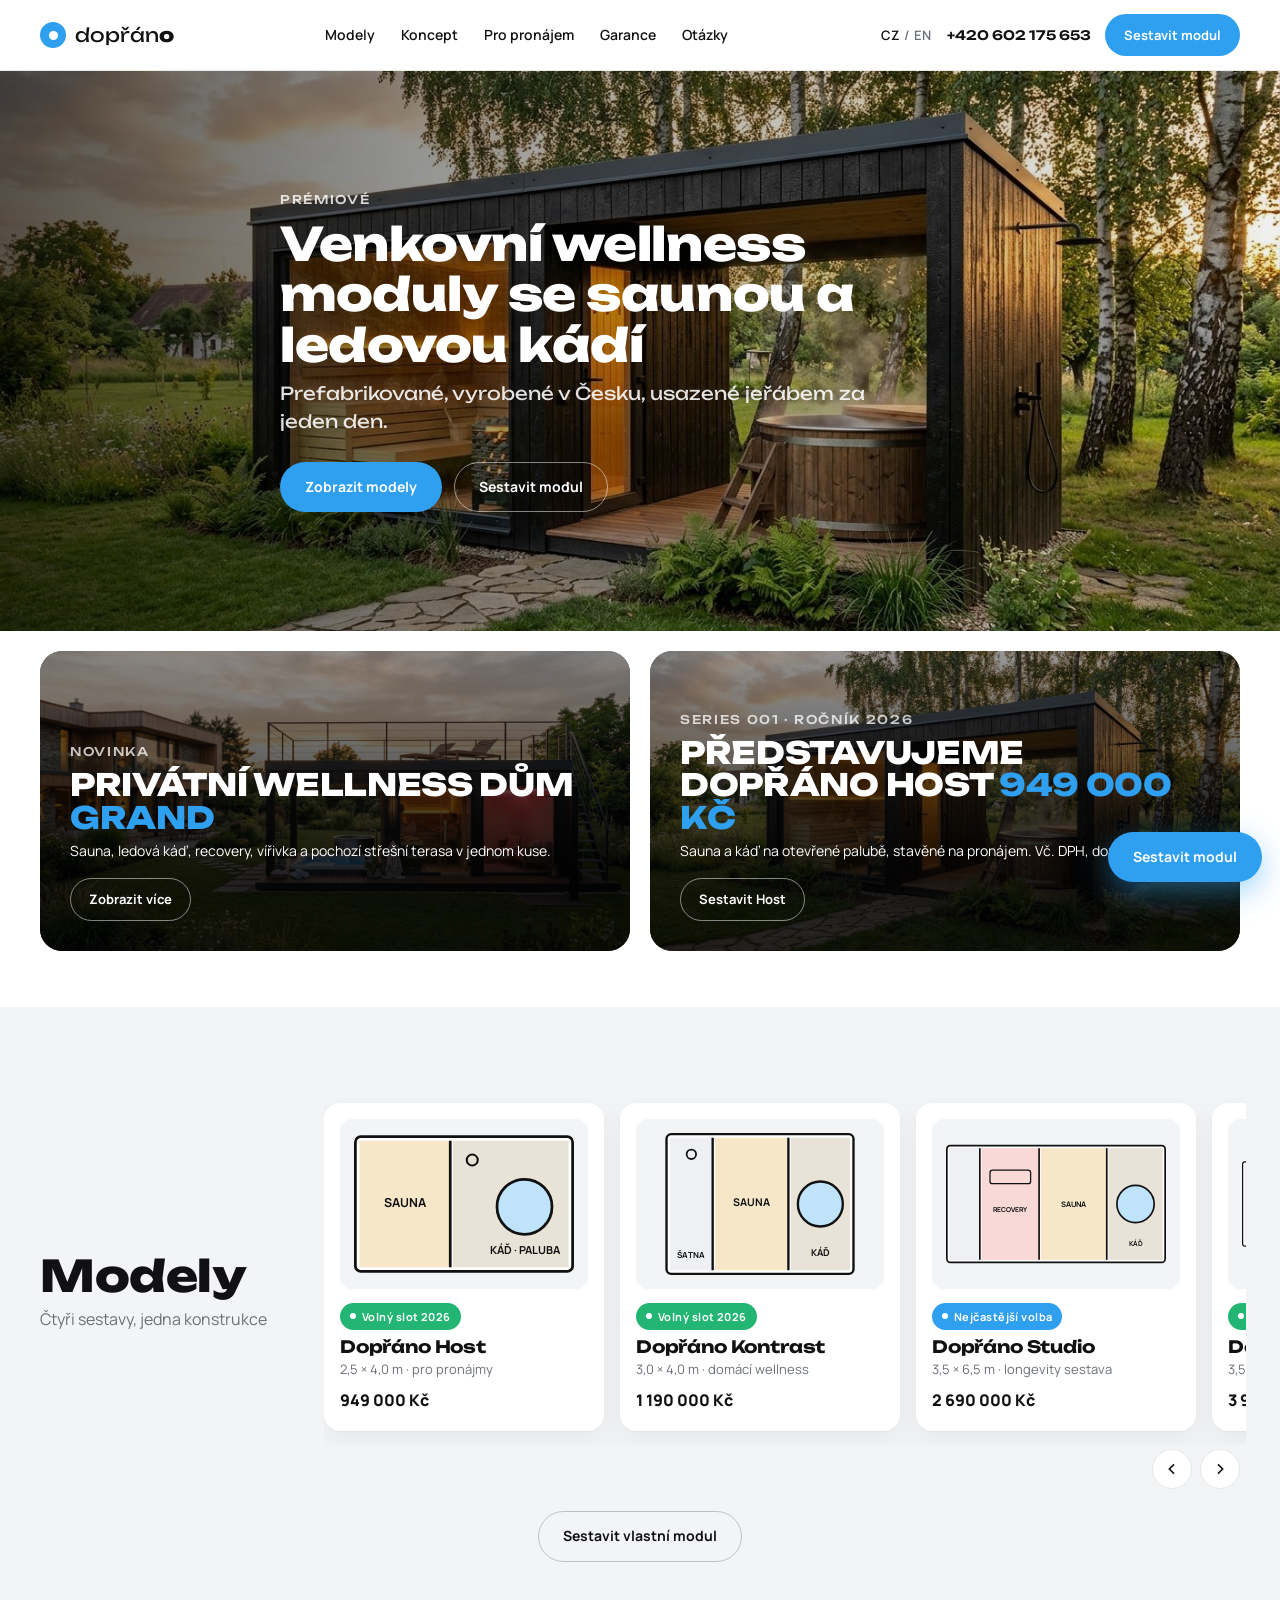
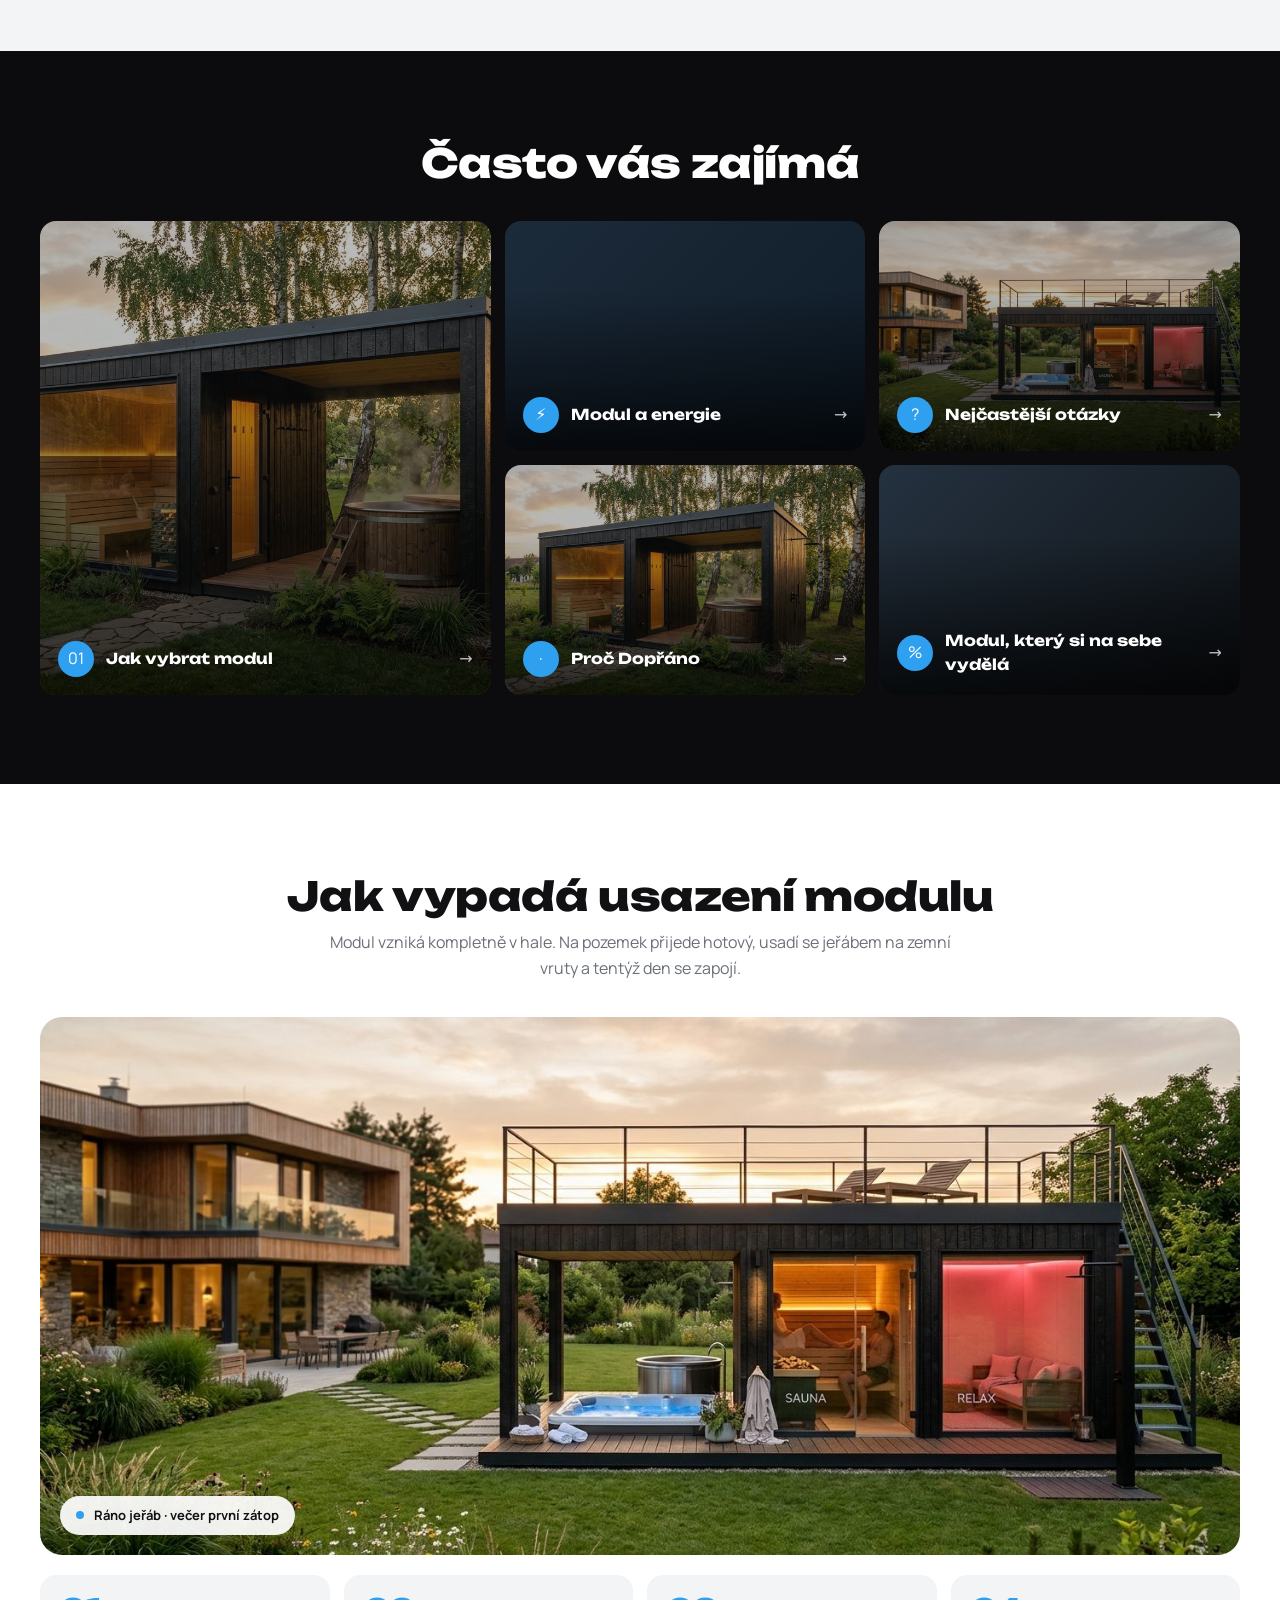
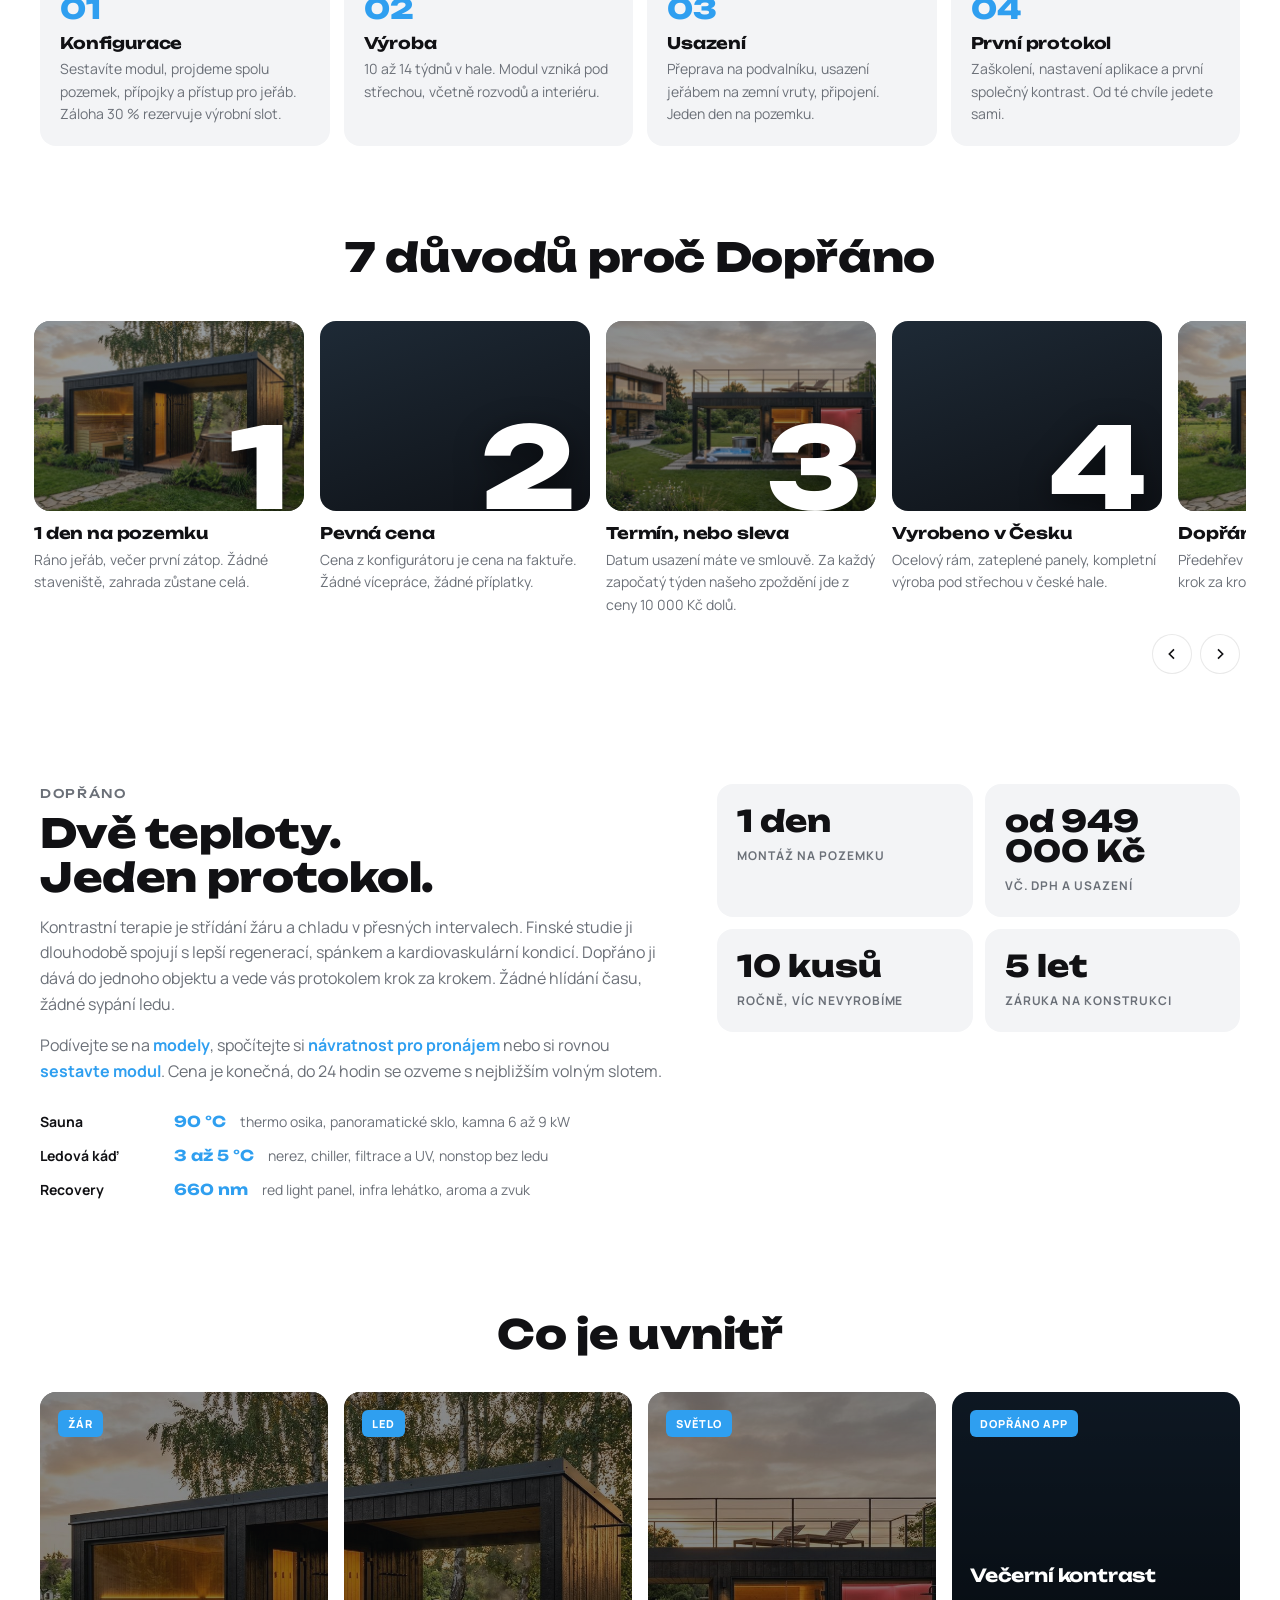
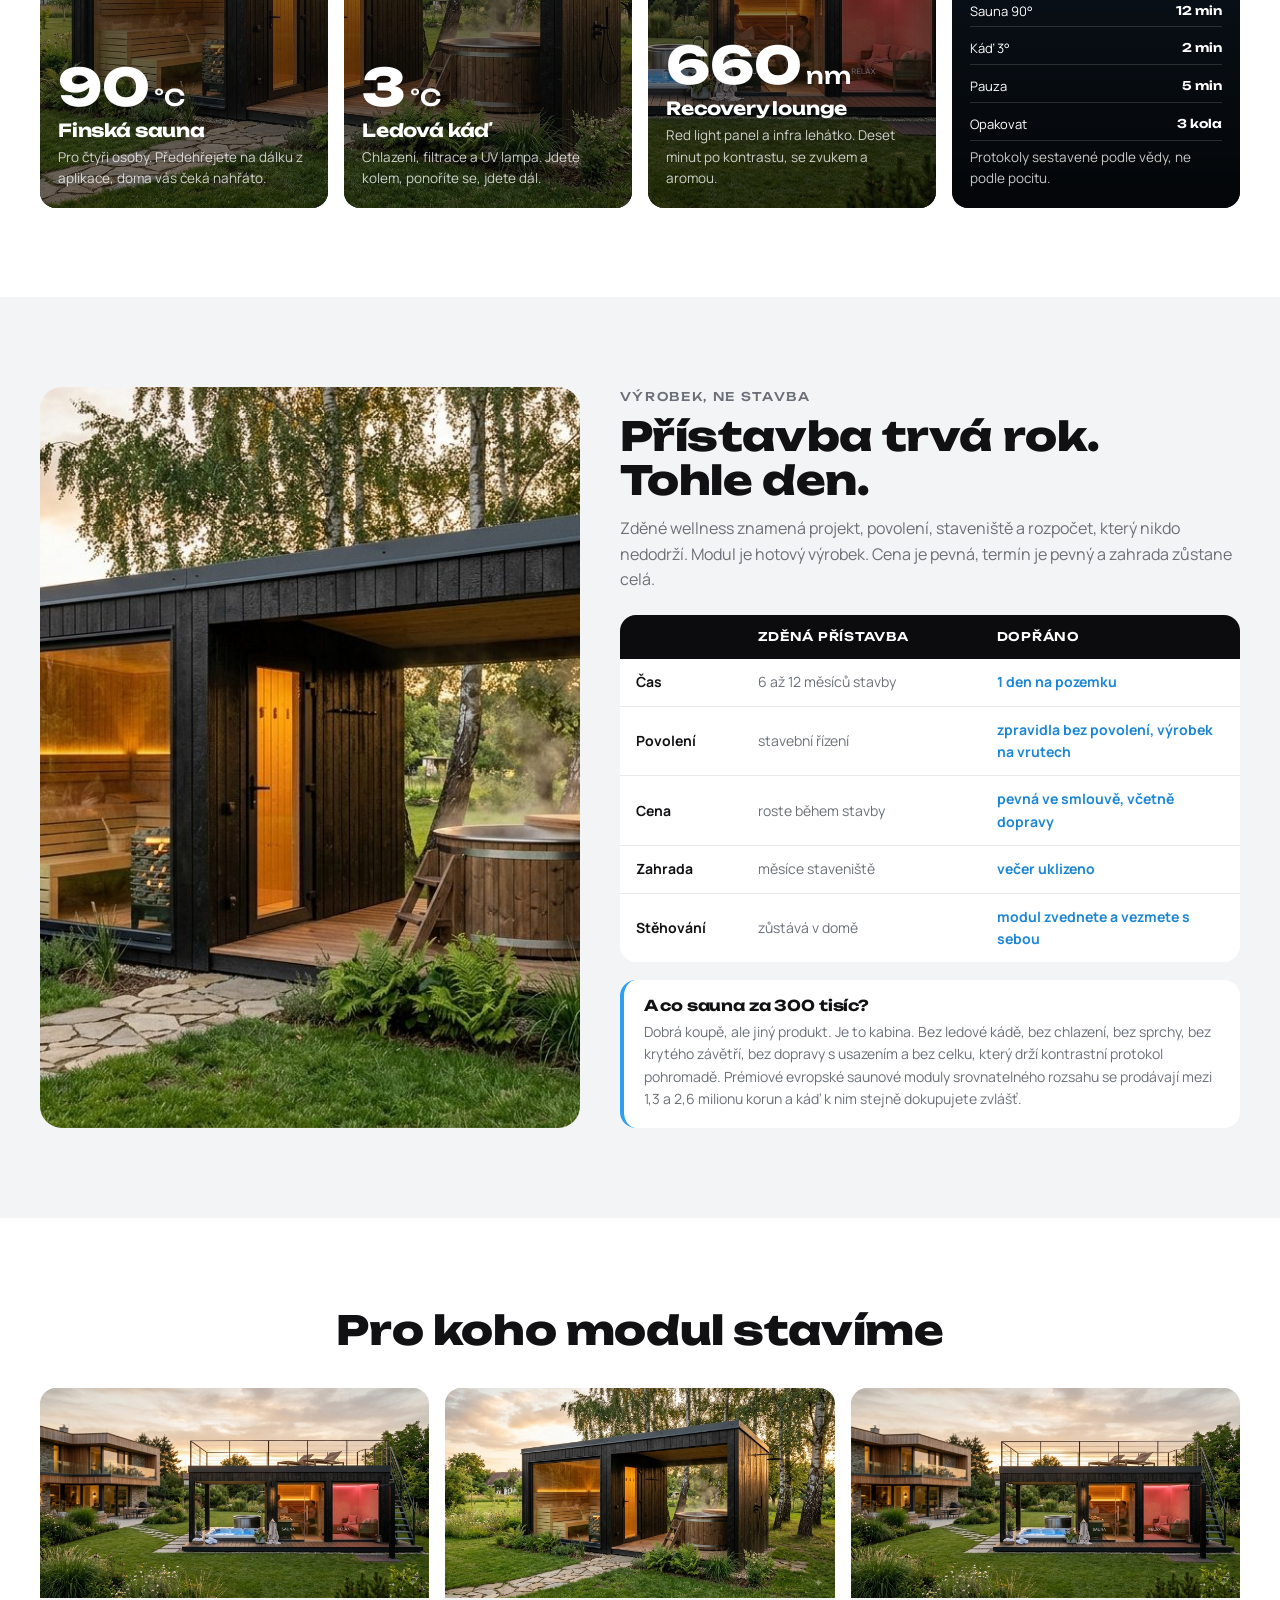
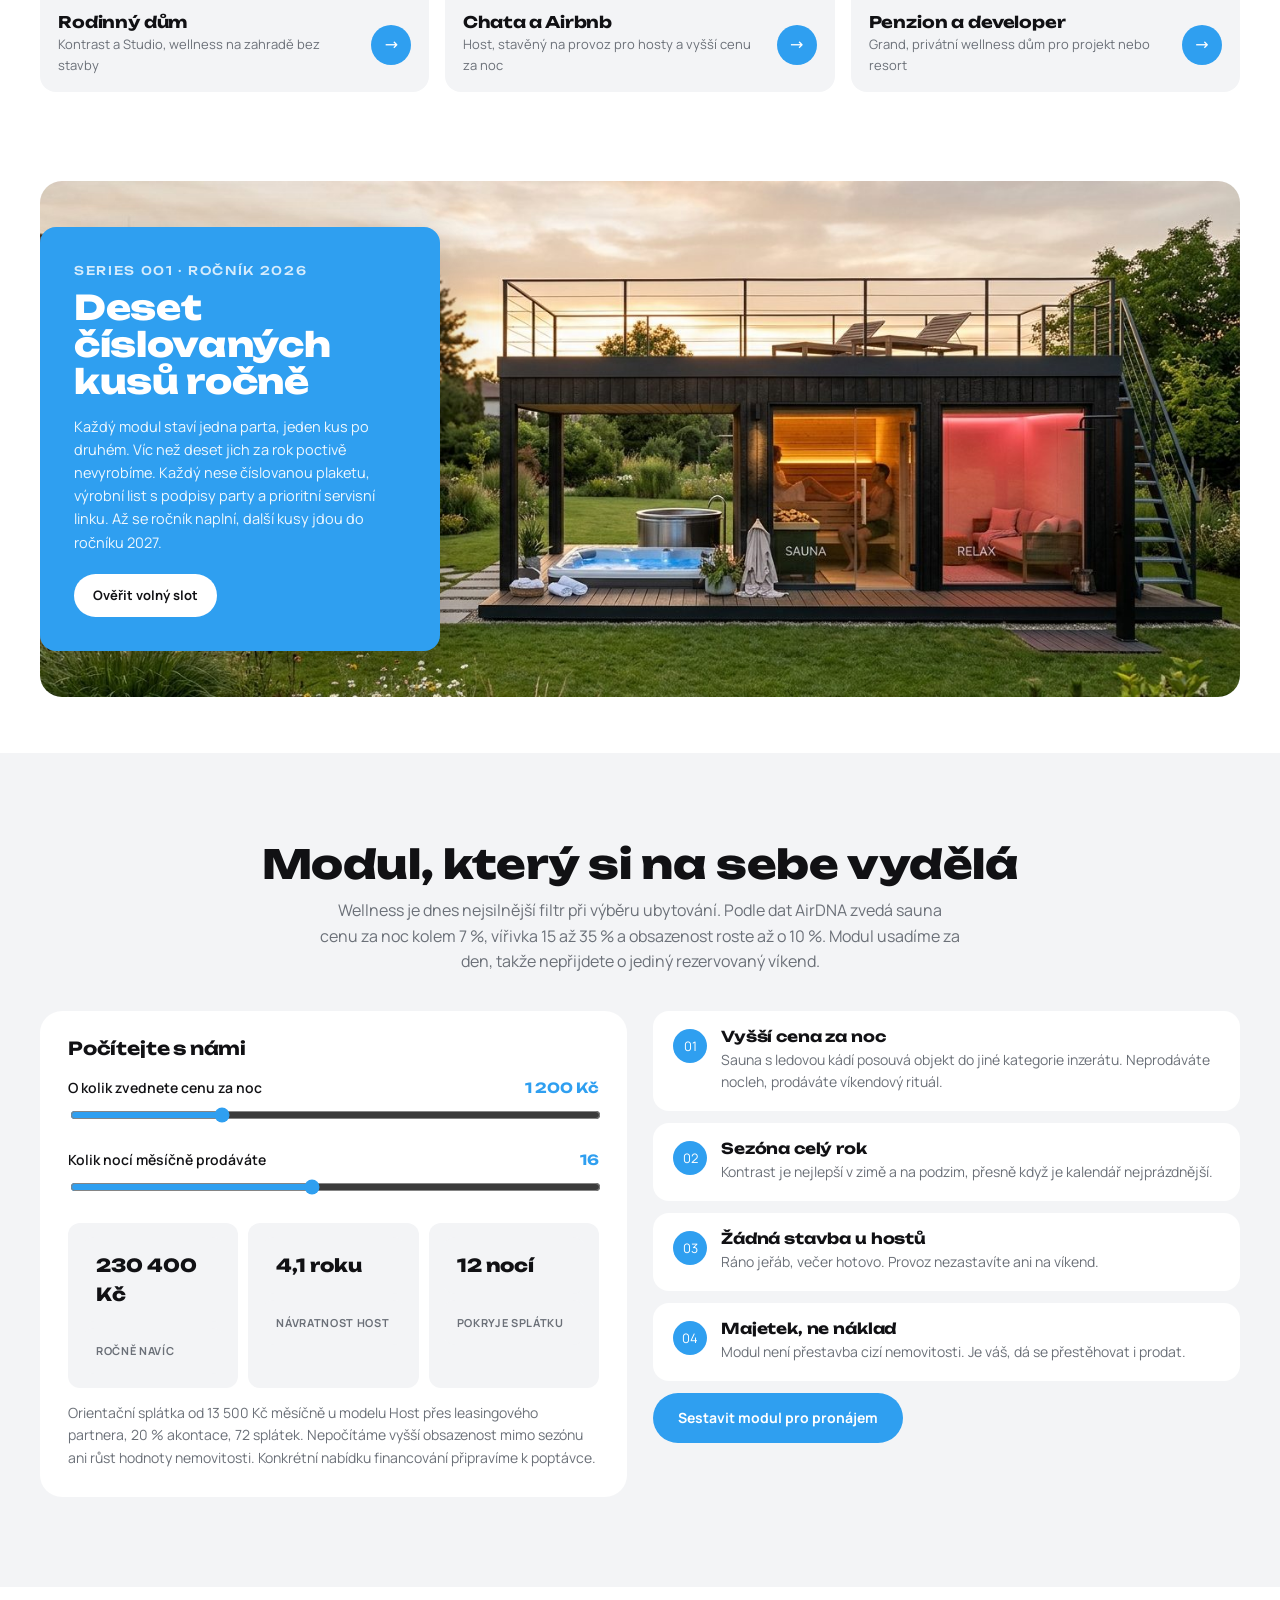
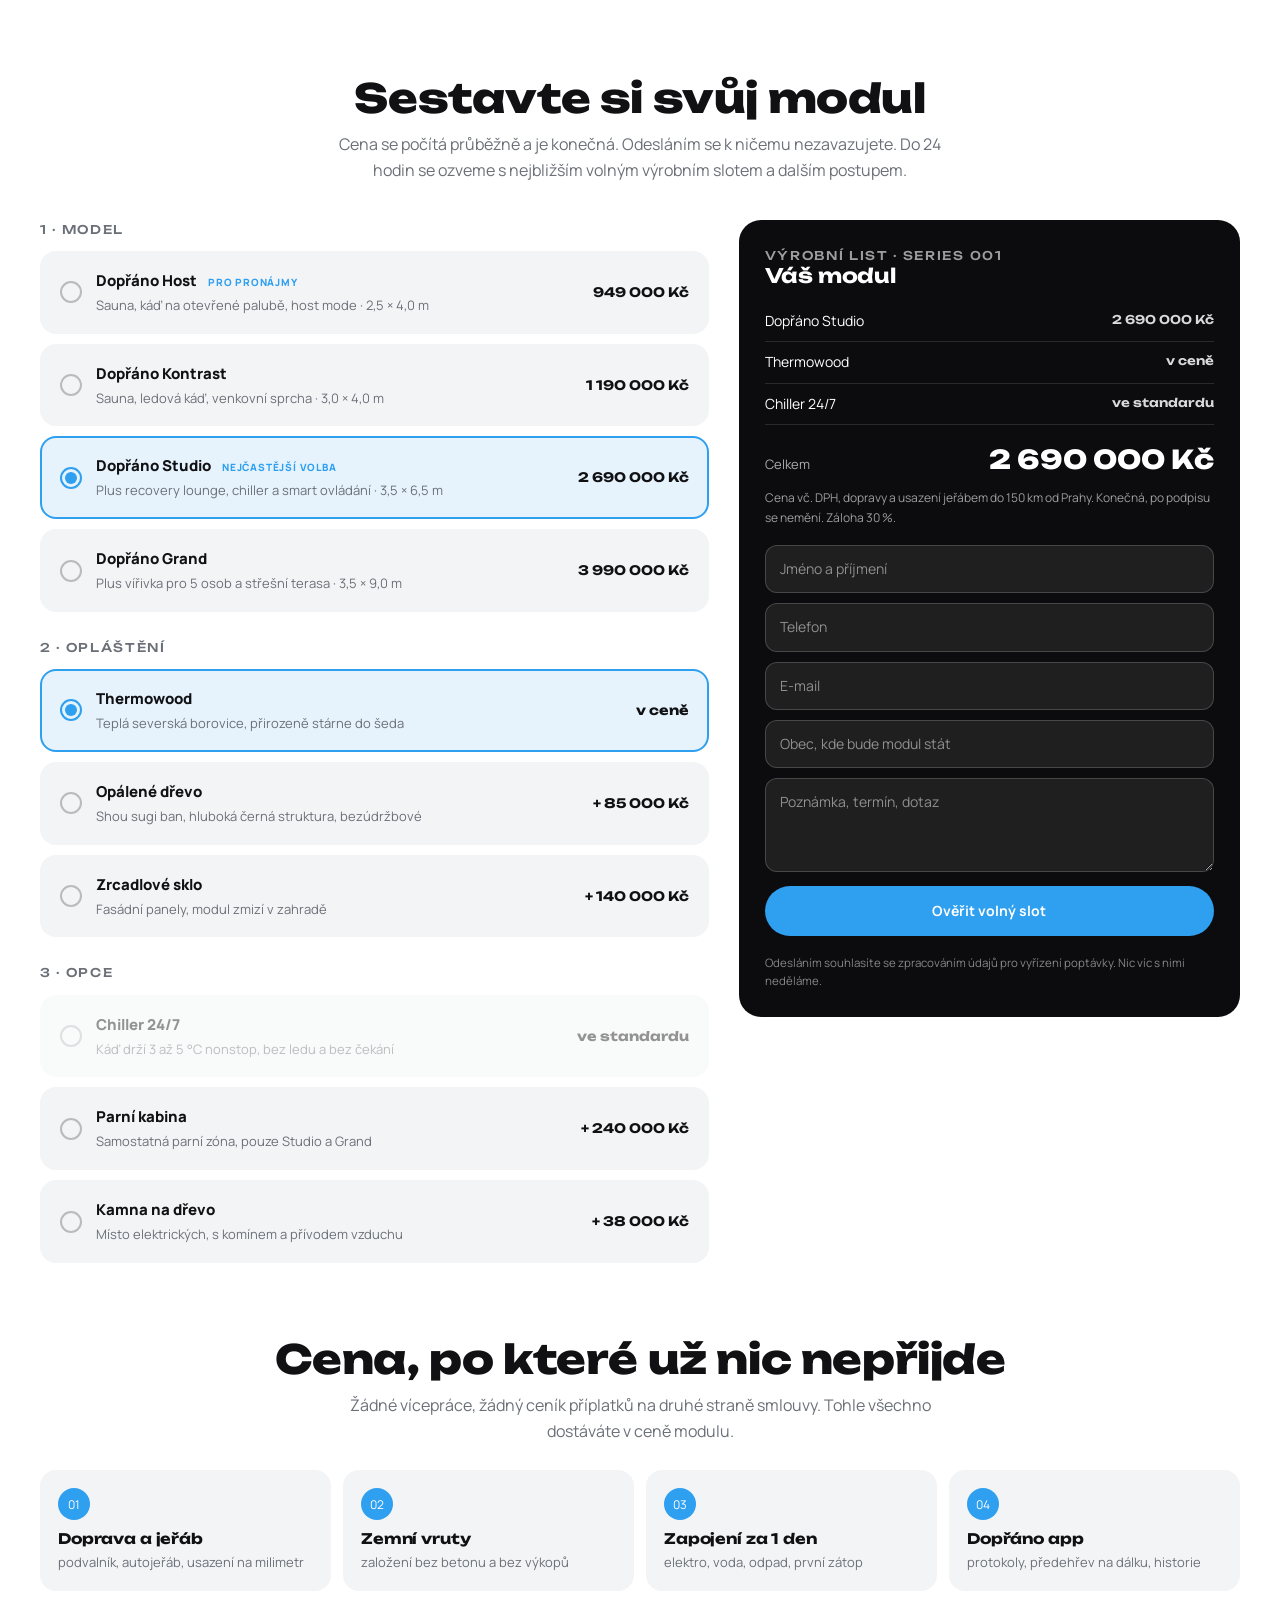
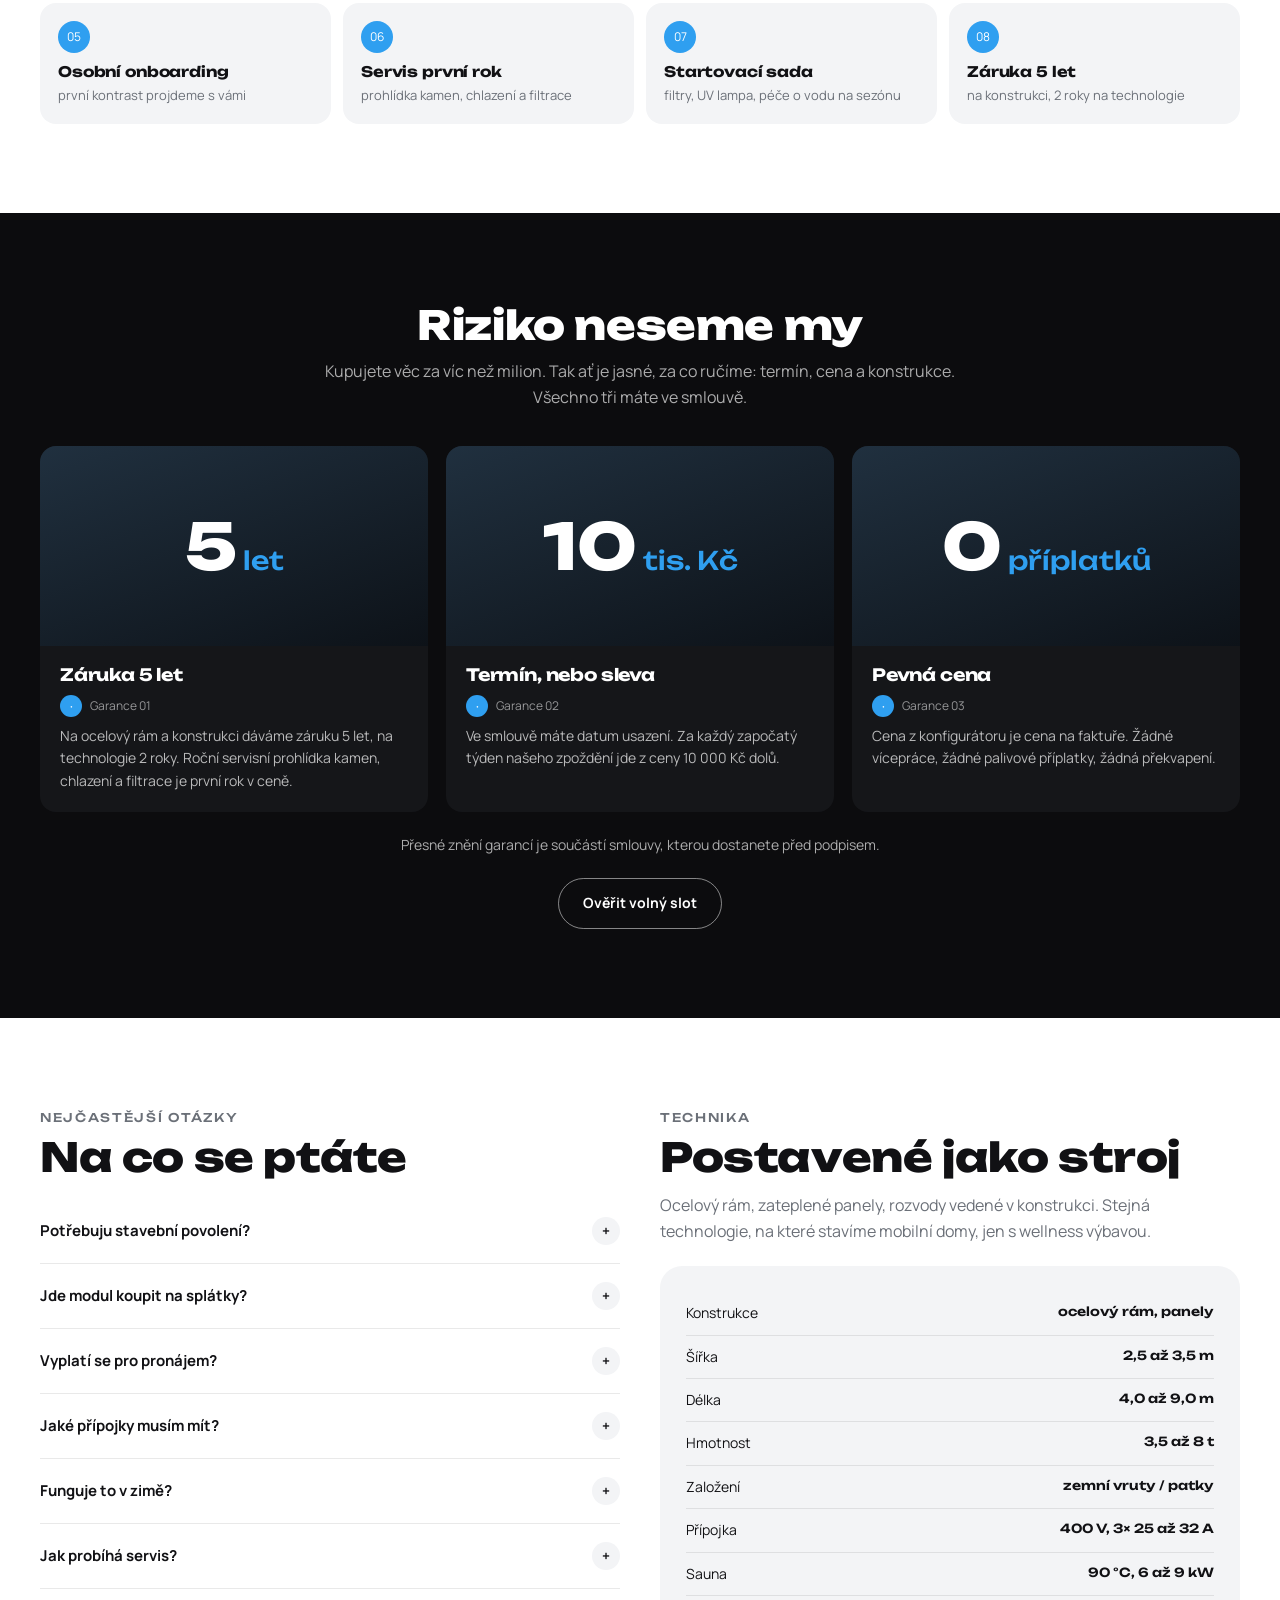
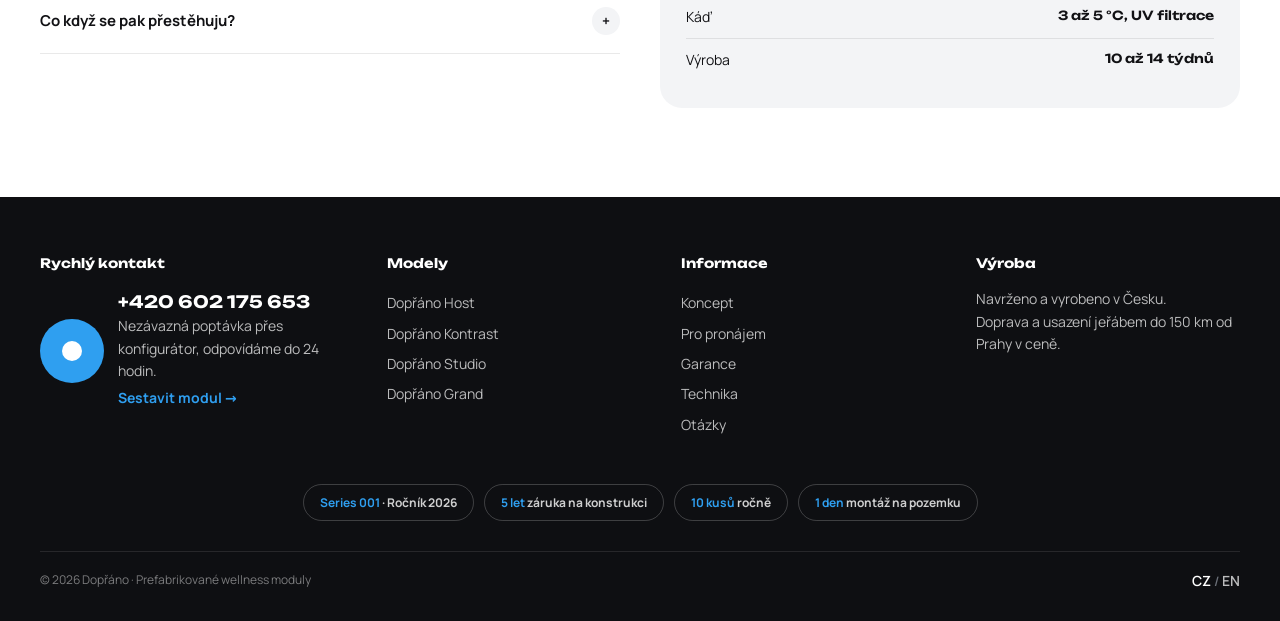
==== commit 8beab25a: "Rebrand Celsia -> Doprano: nazev, logo, favicon, schema, meta, sitemap, README Co-Authored-By: Claud" ====
--- a/index.html
+++ b/index.html
@@ -4,7 +4,7 @@
 <meta charset="utf-8">
 <meta name="viewport" content="width=device-width, initial-scale=1">
 <link rel="icon" type="image/svg+xml" href="favicon.svg">
-<title>Venkovní wellness modul se saunou a ledovou kádí | Celsia</title>
+<title>Venkovní wellness modul se saunou a ledovou kádí | Dopřáno</title>
 <meta name="description" content="Prefabrikovaný wellness modul na zahradu: finská sauna, ledová káď a recovery v jednom kuse. Vyrobeno v Česku, usazení jeřábem za jeden den, pevná cena od 949 000 Kč.">
 <meta name="robots" content="index, follow, max-image-preview:large">
 <meta name="theme-color" content="#2f9ff0">
@@ -13,20 +13,20 @@
 <link rel="alternate" hreflang="en" href="https://davidsiwy.github.io/celsia/en.html">
 <link rel="alternate" hreflang="x-default" href="https://davidsiwy.github.io/celsia/">
 <meta property="og:type" content="website">
-<meta property="og:site_name" content="Celsia">
+<meta property="og:site_name" content="Dopřáno">
 <meta property="og:locale" content="cs_CZ">
 <meta property="og:locale:alternate" content="en_GB">
 <meta property="og:url" content="https://davidsiwy.github.io/celsia/">
-<meta property="og:title" content="Venkovní wellness modul se saunou a ledovou kádí | Celsia">
+<meta property="og:title" content="Venkovní wellness modul se saunou a ledovou kádí | Dopřáno">
 <meta property="og:description" content="Finská sauna, ledová káď a recovery v jednom prefabrikovaném modulu. Usazení za jeden den, pevná cena od 949 000 Kč.">
 <meta property="og:image" content="https://davidsiwy.github.io/celsia/img/hero-kontrast.jpg">
 <meta property="og:image:width" content="1408">
 <meta property="og:image:height" content="768">
 <meta name="twitter:card" content="summary_large_image">
-<meta name="twitter:title" content="Venkovní wellness modul se saunou a ledovou kádí | Celsia">
+<meta name="twitter:title" content="Venkovní wellness modul se saunou a ledovou kádí | Dopřáno">
 <meta name="twitter:description" content="Finská sauna, ledová káď a recovery v jednom prefabrikovaném modulu. Usazení za jeden den, pevná cena od 949 000 Kč.">
 <meta name="twitter:image" content="https://davidsiwy.github.io/celsia/img/hero-kontrast.jpg">
-<script type="application/ld+json">{"@context":"https://schema.org","@graph":[{"@type":"Organization","@id":"https://davidsiwy.github.io/celsia/#org","name":"Celsia","url":"https://davidsiwy.github.io/celsia/","logo":"https://davidsiwy.github.io/celsia/favicon.svg","telephone":"+420602175653","description":"Prefabrikované venkovní wellness moduly: finská sauna, ledová káď a recovery v jednom kuse.","areaServed":{"@type":"Country","name":"Czech Republic"},"address":{"@type":"PostalAddress","addressCountry":"CZ"},"contactPoint":{"@type":"ContactPoint","telephone":"+420602175653","contactType":"sales","availableLanguage":["cs","en"]}},{"@type":"WebSite","@id":"https://davidsiwy.github.io/celsia/#website","url":"https://davidsiwy.github.io/celsia/","name":"Celsia","inLanguage":["cs","en"],"publisher":{"@id":"https://davidsiwy.github.io/celsia/#org"}},{"@type":"WebPage","@id":"https://davidsiwy.github.io/celsia/#page","url":"https://davidsiwy.github.io/celsia/","inLanguage":"cs","name":"Venkovní wellness modul se saunou a ledovou kádí | Celsia","isPartOf":{"@id":"https://davidsiwy.github.io/celsia/#website"},"about":{"@id":"https://davidsiwy.github.io/celsia/#org"},"primaryImageOfPage":"https://davidsiwy.github.io/celsia/img/hero-kontrast.jpg"},{"@type":"Product","@id":"https://davidsiwy.github.io/celsia/#host","name":"Celsia Host","description":"Finská sauna pro 4 osoby a ledová káď na otevřené palubě, venkovní sprcha, host mode v aplikaci. Stavěný na pronájmy.","brand":{"@type":"Brand","name":"Celsia"},"category":"Venkovní wellness modul","image":["https://davidsiwy.github.io/celsia/img/hero-kontrast.jpg","https://davidsiwy.github.io/celsia/img/grand-terrace.jpg"],"additionalProperty":[{"@type":"PropertyValue","name":"Rozměr","value":"2.5 × 4.0 m"}],"offers":{"@type":"Offer","url":"https://davidsiwy.github.io/celsia/#konfigurator","priceCurrency":"CZK","price":949000,"availability":"https://schema.org/PreOrder","itemCondition":"https://schema.org/NewCondition","priceSpecification":{"@type":"UnitPriceSpecification","price":949000,"priceCurrency":"CZK","valueAddedTaxIncluded":true},"seller":{"@id":"https://davidsiwy.github.io/celsia/#org"}}},{"@type":"Product","@id":"https://davidsiwy.github.io/celsia/#kontrast","name":"Celsia Kontrast","description":"Finská sauna, ledová káď a venkovní sprcha pod jednou střechou s převlékací zónou. Základ pro domácí wellness.","brand":{"@type":"Brand","name":"Celsia"},"category":"Venkovní wellness modul","image":["https://davidsiwy.github.io/celsia/img/hero-kontrast.jpg","https://davidsiwy.github.io/celsia/img/grand-terrace.jpg"],"additionalProperty":[{"@type":"PropertyValue","name":"Rozměr","value":"3.0 × 4.0 m"}],"offers":{"@type":"Offer","url":"https://davidsiwy.github.io/celsia/#konfigurator","priceCurrency":"CZK","price":1190000,"availability":"https://schema.org/PreOrder","itemCondition":"https://schema.org/NewCondition","priceSpecification":{"@type":"UnitPriceSpecification","price":1190000,"priceCurrency":"CZK","valueAddedTaxIncluded":true},"seller":{"@id":"https://davidsiwy.github.io/celsia/#org"}}},{"@type":"Product","@id":"https://davidsiwy.github.io/celsia/#studio","name":"Celsia Studio","description":"Sauna, ledová káď s chillerem 24/7, recovery lounge s red light panelem a infra lehátkem, Celsia app. Kompletní longevity sestava.","brand":{"@type":"Brand","name":"Celsia"},"category":"Venkovní wellness modul","image":["https://davidsiwy.github.io/celsia/img/hero-kontrast.jpg","https://davidsiwy.github.io/celsia/img/grand-terrace.jpg"],"additionalProperty":[{"@type":"PropertyValue","name":"Rozměr","value":"3.5 × 6.5 m"}],"offers":{"@type":"Offer","url":"https://davidsiwy.github.io/celsia/#konfigurator","priceCurrency":"CZK","price":2690000,"availability":"https://schema.org/PreOrder","itemCondition":"https://schema.org/NewCondition","priceSpecification":{"@type":"UnitPriceSpecification","price":2690000,"priceCurrency":"CZK","valueAddedTaxIncluded":true},"seller":{"@id":"https://davidsiwy.github.io/celsia/#org"}}},{"@type":"Product","@id":"https://davidsiwy.github.io/celsia/#grand","name":"Celsia Grand","description":"Longevity sestava plus zapuštěná vířivka pro 5 osob a pochozí střešní terasa. Privátní wellness dům.","brand":{"@type":"Brand","name":"Celsia"},"category":"Venkovní wellness modul","image":["https://davidsiwy.github.io/celsia/img/hero-kontrast.jpg","https://davidsiwy.github.io/celsia/img/grand-terrace.jpg"],"additionalProperty":[{"@type":"PropertyValue","name":"Rozměr","value":"3.5 × 9.0 m"}],"offers":{"@type":"Offer","url":"https://davidsiwy.github.io/celsia/#konfigurator","priceCurrency":"CZK","price":3990000,"availability":"https://schema.org/PreOrder","itemCondition":"https://schema.org/NewCondition","priceSpecification":{"@type":"UnitPriceSpecification","price":3990000,"priceCurrency":"CZK","valueAddedTaxIncluded":true},"seller":{"@id":"https://davidsiwy.github.io/celsia/#org"}}},{"@type":"FAQPage","@id":"https://davidsiwy.github.io/celsia/#faq","mainEntity":[{"@type":"Question","name":"Potřebuju stavební povolení?","acceptedAnswer":{"@type":"Answer","text":"Modul je výrobek usazený na zemní vruty, ne klasická stavba. Režim umístění závisí na velikosti modulu a konkrétním pozemku. Projdeme to s vámi před podpisem, patří to k přípravě zakázky."}},{"@type":"Question","name":"Jde modul koupit na splátky?","acceptedAnswer":{"@type":"Answer","text":"Ano, přes leasingového partnera. Orientačně od 13 500 Kč měsíčně s 20% akontací u modelu Host. Konkrétní nabídku připravíme společně s poptávkou."}},{"@type":"Question","name":"Vyplatí se pro pronájem?","acceptedAnswer":{"@type":"Answer","text":"Podle dat AirDNA zvedá sauna cenu za noc kolem 7 %, vířivka 15 až 35 % a obsazenost roste až o 10 %. Při 15 a více nocích měsíčně vychází Host typicky kolem čtyř až šesti let jen z ceny za noc, u méně vytížených objektů déle. Kalkulačka výše počítá s vašimi čísly."}},{"@type":"Question","name":"Jaké přípojky musím mít?","acceptedAnswer":{"@type":"Answer","text":"Elektro 400 V s jističem 3× 25 až 32 A podle sestavy, voda a odpad pro sprchu a vířivku. Samotná káď funguje i bez trvalé přípojky vody."}},{"@type":"Question","name":"Funguje to v zimě?","acceptedAnswer":{"@type":"Answer","text":"Modul je celoročně zateplený a rozvody jsou vedené v temperované konstrukci. Zima je pro kontrast nejlepší sezóna."}},{"@type":"Question","name":"Jak probíhá servis?","acceptedAnswer":{"@type":"Answer","text":"Roční servisní prohlídka kamen, chlazení a filtrace, první rok v ceně. Na konstrukci dáváme záruku 5 let, na technologie 2 roky."}},{"@type":"Question","name":"Co když se pak přestěhuju?","acceptedAnswer":{"@type":"Answer","text":"Modul se dá stejným způsobem zvednout a převézt jinam. Je to jeho přirozená vlastnost, ne kompromis."}}]}]}</script>
+<script type="application/ld+json">{"@context":"https://schema.org","@graph":[{"@type":"Organization","@id":"https://davidsiwy.github.io/celsia/#org","name":"Dopřáno","url":"https://davidsiwy.github.io/celsia/","logo":"https://davidsiwy.github.io/celsia/favicon.svg","telephone":"+420602175653","description":"Prefabrikované venkovní wellness moduly: finská sauna, ledová káď a recovery v jednom kuse.","areaServed":{"@type":"Country","name":"Czech Republic"},"address":{"@type":"PostalAddress","addressCountry":"CZ"},"contactPoint":{"@type":"ContactPoint","telephone":"+420602175653","contactType":"sales","availableLanguage":["cs","en"]}},{"@type":"WebSite","@id":"https://davidsiwy.github.io/celsia/#website","url":"https://davidsiwy.github.io/celsia/","name":"Dopřáno","inLanguage":["cs","en"],"publisher":{"@id":"https://davidsiwy.github.io/celsia/#org"}},{"@type":"WebPage","@id":"https://davidsiwy.github.io/celsia/#page","url":"https://davidsiwy.github.io/celsia/","inLanguage":"cs","name":"Venkovní wellness modul se saunou a ledovou kádí | Dopřáno","isPartOf":{"@id":"https://davidsiwy.github.io/celsia/#website"},"about":{"@id":"https://davidsiwy.github.io/celsia/#org"},"primaryImageOfPage":"https://davidsiwy.github.io/celsia/img/hero-kontrast.jpg"},{"@type":"Product","@id":"https://davidsiwy.github.io/celsia/#host","name":"Dopřáno Host","description":"Finská sauna pro 4 osoby a ledová káď na otevřené palubě, venkovní sprcha, host mode v aplikaci. Stavěný na pronájmy.","brand":{"@type":"Brand","name":"Dopřáno"},"category":"Venkovní wellness modul","image":["https://davidsiwy.github.io/celsia/img/hero-kontrast.jpg","https://davidsiwy.github.io/celsia/img/grand-terrace.jpg"],"additionalProperty":[{"@type":"PropertyValue","name":"Rozměr","value":"2.5 × 4.0 m"}],"offers":{"@type":"Offer","url":"https://davidsiwy.github.io/celsia/#konfigurator","priceCurrency":"CZK","price":949000,"availability":"https://schema.org/PreOrder","itemCondition":"https://schema.org/NewCondition","priceSpecification":{"@type":"UnitPriceSpecification","price":949000,"priceCurrency":"CZK","valueAddedTaxIncluded":true},"seller":{"@id":"https://davidsiwy.github.io/celsia/#org"}}},{"@type":"Product","@id":"https://davidsiwy.github.io/celsia/#kontrast","name":"Dopřáno Kontrast","description":"Finská sauna, ledová káď a venkovní sprcha pod jednou střechou s převlékací zónou. Základ pro domácí wellness.","brand":{"@type":"Brand","name":"Dopřáno"},"category":"Venkovní wellness modul","image":["https://davidsiwy.github.io/celsia/img/hero-kontrast.jpg","https://davidsiwy.github.io/celsia/img/grand-terrace.jpg"],"additionalProperty":[{"@type":"PropertyValue","name":"Rozměr","value":"3.0 × 4.0 m"}],"offers":{"@type":"Offer","url":"https://davidsiwy.github.io/celsia/#konfigurator","priceCurrency":"CZK","price":1190000,"availability":"https://schema.org/PreOrder","itemCondition":"https://schema.org/NewCondition","priceSpecification":{"@type":"UnitPriceSpecification","price":1190000,"priceCurrency":"CZK","valueAddedTaxIncluded":true},"seller":{"@id":"https://davidsiwy.github.io/celsia/#org"}}},{"@type":"Product","@id":"https://davidsiwy.github.io/celsia/#studio","name":"Dopřáno Studio","description":"Sauna, ledová káď s chillerem 24/7, recovery lounge s red light panelem a infra lehátkem, Dopřáno app. Kompletní longevity sestava.","brand":{"@type":"Brand","name":"Dopřáno"},"category":"Venkovní wellness modul","image":["https://davidsiwy.github.io/celsia/img/hero-kontrast.jpg","https://davidsiwy.github.io/celsia/img/grand-terrace.jpg"],"additionalProperty":[{"@type":"PropertyValue","name":"Rozměr","value":"3.5 × 6.5 m"}],"offers":{"@type":"Offer","url":"https://davidsiwy.github.io/celsia/#konfigurator","priceCurrency":"CZK","price":2690000,"availability":"https://schema.org/PreOrder","itemCondition":"https://schema.org/NewCondition","priceSpecification":{"@type":"UnitPriceSpecification","price":2690000,"priceCurrency":"CZK","valueAddedTaxIncluded":true},"seller":{"@id":"https://davidsiwy.github.io/celsia/#org"}}},{"@type":"Product","@id":"https://davidsiwy.github.io/celsia/#grand","name":"Dopřáno Grand","description":"Longevity sestava plus zapuštěná vířivka pro 5 osob a pochozí střešní terasa. Privátní wellness dům.","brand":{"@type":"Brand","name":"Dopřáno"},"category":"Venkovní wellness modul","image":["https://davidsiwy.github.io/celsia/img/hero-kontrast.jpg","https://davidsiwy.github.io/celsia/img/grand-terrace.jpg"],"additionalProperty":[{"@type":"PropertyValue","name":"Rozměr","value":"3.5 × 9.0 m"}],"offers":{"@type":"Offer","url":"https://davidsiwy.github.io/celsia/#konfigurator","priceCurrency":"CZK","price":3990000,"availability":"https://schema.org/PreOrder","itemCondition":"https://schema.org/NewCondition","priceSpecification":{"@type":"UnitPriceSpecification","price":3990000,"priceCurrency":"CZK","valueAddedTaxIncluded":true},"seller":{"@id":"https://davidsiwy.github.io/celsia/#org"}}},{"@type":"FAQPage","@id":"https://davidsiwy.github.io/celsia/#faq","mainEntity":[{"@type":"Question","name":"Potřebuju stavební povolení?","acceptedAnswer":{"@type":"Answer","text":"Modul je výrobek usazený na zemní vruty, ne klasická stavba. Režim umístění závisí na velikosti modulu a konkrétním pozemku. Projdeme to s vámi před podpisem, patří to k přípravě zakázky."}},{"@type":"Question","name":"Jde modul koupit na splátky?","acceptedAnswer":{"@type":"Answer","text":"Ano, přes leasingového partnera. Orientačně od 13 500 Kč měsíčně s 20% akontací u modelu Host. Konkrétní nabídku připravíme společně s poptávkou."}},{"@type":"Question","name":"Vyplatí se pro pronájem?","acceptedAnswer":{"@type":"Answer","text":"Podle dat AirDNA zvedá sauna cenu za noc kolem 7 %, vířivka 15 až 35 % a obsazenost roste až o 10 %. Při 15 a více nocích měsíčně vychází Host typicky kolem čtyř až šesti let jen z ceny za noc, u méně vytížených objektů déle. Kalkulačka výše počítá s vašimi čísly."}},{"@type":"Question","name":"Jaké přípojky musím mít?","acceptedAnswer":{"@type":"Answer","text":"Elektro 400 V s jističem 3× 25 až 32 A podle sestavy, voda a odpad pro sprchu a vířivku. Samotná káď funguje i bez trvalé přípojky vody."}},{"@type":"Question","name":"Funguje to v zimě?","acceptedAnswer":{"@type":"Answer","text":"Modul je celoročně zateplený a rozvody jsou vedené v temperované konstrukci. Zima je pro kontrast nejlepší sezóna."}},{"@type":"Question","name":"Jak probíhá servis?","acceptedAnswer":{"@type":"Answer","text":"Roční servisní prohlídka kamen, chlazení a filtrace, první rok v ceně. Na konstrukci dáváme záruku 5 let, na technologie 2 roky."}},{"@type":"Question","name":"Co když se pak přestěhuju?","acceptedAnswer":{"@type":"Answer","text":"Modul se dá stejným způsobem zvednout a převézt jinam. Je to jeho přirozená vlastnost, ne kompromis."}}]}]}</script>
 <link rel="stylesheet" href="fonts.css">
 <link rel="stylesheet" href="style.css">
 </head>
@@ -34,9 +34,9 @@
 
 <header class="hdr">
   <div class="wrap">
-    <a href="#top" class="logo" aria-label="Celsia">
-      <span class="logo-mark">°</span>
-      <span class="logo-type">celsi<b>a</b></span>
+    <a href="#top" class="logo" aria-label="Dopřáno">
+      <span class="logo-mark"><i></i></span>
+      <span class="logo-type">dopřán<b>o</b></span>
     </a>
     <nav class="nav">
       <a href="#modely">Modely</a>
@@ -68,7 +68,7 @@
 
 <!-- HERO -->
 <section class="hero">
-  <img src="img/hero-kontrast.jpg" alt="Venkovní wellness modul Celsia se saunou a ledovou kádí na zahradě" width="1408" height="768" fetchpriority="high">
+  <img src="img/hero-kontrast.jpg" alt="Venkovní wellness modul Dopřáno se saunou a ledovou kádí na zahradě" width="1408" height="768" fetchpriority="high">
   <div class="hero-in">
     <div class="wrap">
       <div class="eyebrow">Prémiové</div>
@@ -86,7 +86,7 @@
 <section class="wrap">
   <div class="promos">
     <a href="#modely" class="promo">
-      <img src="img/grand-terrace.jpg" alt="Wellness modul Celsia Grand s vířivkou, saunou a střešní terasou u rodinného domu" width="1408" height="768">
+      <img src="img/grand-terrace.jpg" alt="Wellness modul Dopřáno Grand s vířivkou, saunou a střešní terasou u rodinného domu" width="1408" height="768">
       <div class="promo-in">
         <div class="eyebrow">Novinka</div>
         <h3>Privátní wellness dům<br><span class="accent">Grand</span></h3>
@@ -95,10 +95,10 @@
       </div>
     </a>
     <a href="#konfigurator" class="promo" data-goto-model="host">
-      <img src="img/hero-kontrast.jpg" alt="Modul Celsia Host se saunou a ledovou kádí na otevřené palubě" width="1408" height="768">
+      <img src="img/hero-kontrast.jpg" alt="Modul Dopřáno Host se saunou a ledovou kádí na otevřené palubě" width="1408" height="768">
       <div class="promo-in">
         <div class="eyebrow">Series 001 · Ročník 2026</div>
-        <h3>Představujeme<br>Celsia Host <span class="accent">949 000 Kč</span></h3>
+        <h3>Představujeme<br>Dopřáno Host <span class="accent">949 000 Kč</span></h3>
         <p class="small">Sauna a káď na otevřené palubě, stavěné na pronájem. Vč. DPH, dopravy a usazení.</p>
         <span class="btn btn-outline-w btn-sm">Sestavit Host</span>
       </div>
@@ -130,7 +130,7 @@
               </svg>
             </div>
             <span class="badge">Volný slot 2026</span>
-            <h3>Celsia Host</h3>
+            <h3>Dopřáno Host</h3>
             <div class="dim">2,5 × 4,0 m · pro pronájmy</div>
             <div class="price">949 000 Kč</div>
           </a>
@@ -151,7 +151,7 @@
               </svg>
             </div>
             <span class="badge">Volný slot 2026</span>
-            <h3>Celsia Kontrast</h3>
+            <h3>Dopřáno Kontrast</h3>
             <div class="dim">3,0 × 4,0 m · domácí wellness</div>
             <div class="price">1 190 000 Kč</div>
           </a>
@@ -174,7 +174,7 @@
               </svg>
             </div>
             <span class="badge badge-blue">Nejčastější volba</span>
-            <h3>Celsia Studio</h3>
+            <h3>Dopřáno Studio</h3>
             <div class="dim">3,5 × 6,5 m · longevity sestava</div>
             <div class="price">2 690 000 Kč</div>
           </a>
@@ -203,7 +203,7 @@
               </svg>
             </div>
             <span class="badge">Volný slot 2026</span>
-            <h3>Celsia Grand</h3>
+            <h3>Dopřáno Grand</h3>
             <div class="dim">3,5 × 9,0 m · privátní wellness dům</div>
             <div class="price">3 990 000 Kč</div>
           </a>
@@ -228,19 +228,19 @@
     <div class="sec-title"><h2>Často vás zajímá</h2></div>
     <div class="bento">
       <a href="#modely" class="tile big">
-        <img src="img/hero-kontrast.jpg" alt="Venkovní sauna s ledovou kádí, modul Celsia Kontrast" loading="lazy" width="1408" height="768">
+        <img src="img/hero-kontrast.jpg" alt="Venkovní sauna s ledovou kádí, modul Dopřáno Kontrast" loading="lazy" width="1408" height="768">
         <div class="tile-in"><span class="circ">01</span><span class="t">Jak vybrat modul</span><span class="arr">→</span></div>
       </a>
       <a href="#technika" class="tile grad">
         <div class="tile-in"><span class="circ">⚡</span><span class="t">Modul a energie</span><span class="arr">→</span></div>
       </a>
       <a href="#faq" class="tile">
-        <img src="img/grand-terrace.jpg" alt="Sauna a recovery lounge modulu Celsia Grand" style="object-position:70% 60%" loading="lazy" width="1408" height="768">
+        <img src="img/grand-terrace.jpg" alt="Sauna a recovery lounge modulu Dopřáno Grand" style="object-position:70% 60%" loading="lazy" width="1408" height="768">
         <div class="tile-in"><span class="circ">?</span><span class="t">Nejčastější otázky</span><span class="arr">→</span></div>
       </a>
       <a href="#duvody" class="tile">
-        <img src="img/hero-kontrast.jpg" alt="Ledová káď a venkovní sprcha wellness modulu Celsia" style="object-position:80% 50%" loading="lazy" width="1408" height="768">
-        <div class="tile-in"><span class="circ">°</span><span class="t">Proč Celsia</span><span class="arr">→</span></div>
+        <img src="img/hero-kontrast.jpg" alt="Ledová káď a venkovní sprcha wellness modulu Dopřáno" style="object-position:80% 50%" loading="lazy" width="1408" height="768">
+        <div class="tile-in"><span class="circ">·</span><span class="t">Proč Dopřáno</span><span class="arr">→</span></div>
       </a>
       <a href="#pronajem" class="tile grad2">
         <div class="tile-in"><span class="circ">%</span><span class="t">Modul, který si na sebe vydělá</span><span class="arr">→</span></div>
@@ -257,7 +257,7 @@
       <p>Modul vzniká kompletně v hale. Na pozemek přijede hotový, usadí se jeřábem na zemní vruty a tentýž den se zapojí.</p>
     </div>
     <div class="bigimg">
-      <img src="img/grand-terrace.jpg" alt="Usazený wellness modul Celsia Grand na zahradě po jednodenní montáži" loading="lazy" width="1408" height="768">
+      <img src="img/grand-terrace.jpg" alt="Usazený wellness modul Dopřáno Grand na zahradě po jednodenní montáži" loading="lazy" width="1408" height="768">
       <div class="chip"><i></i> Ráno jeřáb · večer první zátop</div>
     </div>
     <div class="steps">
@@ -272,15 +272,15 @@
 <!-- 7 REASONS -->
 <section id="duvody" class="sec" style="padding-top:0">
   <div class="wrap">
-    <div class="sec-title"><h2>7 důvodů proč Celsia</h2></div>
+    <div class="sec-title"><h2>7 důvodů proč Dopřáno</h2></div>
     <div class="reasons" data-scroll="reasons">
-      <div class="reason"><div class="pic"><img src="img/hero-kontrast.jpg" alt="Modul Celsia usazený za jeden den" loading="lazy" width="1408" height="768"><div class="num">1</div></div><h3>1 den na pozemku</h3><p>Ráno jeřáb, večer první zátop. Žádné staveniště, zahrada zůstane celá.</p></div>
+      <div class="reason"><div class="pic"><img src="img/hero-kontrast.jpg" alt="Modul Dopřáno usazený za jeden den" loading="lazy" width="1408" height="768"><div class="num">1</div></div><h3>1 den na pozemku</h3><p>Ráno jeřáb, večer první zátop. Žádné staveniště, zahrada zůstane celá.</p></div>
       <div class="reason"><div class="pic"><div class="num">2</div></div><h3>Pevná cena</h3><p>Cena z konfigurátoru je cena na faktuře. Žádné vícepráce, žádné příplatky.</p></div>
-      <div class="reason"><div class="pic"><img src="img/grand-terrace.jpg" alt="Modul Celsia Grand, pevný termín usazení" style="object-position:60% 50%" loading="lazy" width="1408" height="768"><div class="num">3</div></div><h3>Termín, nebo sleva</h3><p>Datum usazení máte ve smlouvě. Za každý započatý týden našeho zpoždění jde z ceny 10 000 Kč dolů.</p></div>
+      <div class="reason"><div class="pic"><img src="img/grand-terrace.jpg" alt="Modul Dopřáno Grand, pevný termín usazení" style="object-position:60% 50%" loading="lazy" width="1408" height="768"><div class="num">3</div></div><h3>Termín, nebo sleva</h3><p>Datum usazení máte ve smlouvě. Za každý započatý týden našeho zpoždění jde z ceny 10 000 Kč dolů.</p></div>
       <div class="reason"><div class="pic"><div class="num">4</div></div><h3>Vyrobeno v Česku</h3><p>Ocelový rám, zateplené panely, kompletní výroba pod střechou v české hale.</p></div>
-      <div class="reason"><div class="pic"><img src="img/hero-kontrast.jpg" alt="Finská sauna s panoramatickým sklem, ovládaná z aplikace Celsia" style="object-position:20% 50%" loading="lazy" width="1408" height="768"><div class="num">5</div></div><h3>Celsia app</h3><p>Předehřev na dálku, řízení teplot, protokoly krok za krokem a historie sessions.</p></div>
+      <div class="reason"><div class="pic"><img src="img/hero-kontrast.jpg" alt="Finská sauna s panoramatickým sklem, ovládaná z aplikace Dopřáno" style="object-position:20% 50%" loading="lazy" width="1408" height="768"><div class="num">5</div></div><h3>Dopřáno app</h3><p>Předehřev na dálku, řízení teplot, protokoly krok za krokem a historie sessions.</p></div>
       <div class="reason"><div class="pic"><div class="num">6</div></div><h3>Záruka 5 let</h3><p>Na konstrukci 5 let, na technologie 2 roky. Servis první rok v ceně.</p></div>
-      <div class="reason"><div class="pic"><img src="img/grand-terrace.jpg" alt="Číslovaný modul Celsia Series 001" style="object-position:30% 50%" loading="lazy" width="1408" height="768"><div class="num">7</div></div><h3>10 kusů ročně</h3><p>Každý modul staví jedna parta. Číslovaná plaketa a prioritní servisní linka.</p></div>
+      <div class="reason"><div class="pic"><img src="img/grand-terrace.jpg" alt="Číslovaný modul Dopřáno Series 001" style="object-position:30% 50%" loading="lazy" width="1408" height="768"><div class="num">7</div></div><h3>10 kusů ročně</h3><p>Každý modul staví jedna parta. Číslovaná plaketa a prioritní servisní linka.</p></div>
     </div>
     <div class="scroll-ctrl">
       <button class="circ" data-scroll-prev="reasons" aria-label="Předchozí"><svg viewBox="0 0 24 24" fill="none" stroke="currentColor" stroke-width="2.4"><path d="M15 5l-7 7 7 7"/></svg></button>
@@ -294,9 +294,9 @@
   <div class="wrap">
     <div class="concept">
       <div>
-        <div class="eyebrow">Celsia</div>
+        <div class="eyebrow">Dopřáno</div>
         <h2>Dvě teploty.<br>Jeden protokol.</h2>
-        <p class="lead">Kontrastní terapie je střídání žáru a chladu v přesných intervalech. Finské studie ji dlouhodobě spojují s lepší regenerací, spánkem a kardiovaskulární kondicí. Celsia ji dává do jednoho objektu a vede vás protokolem krok za krokem. Žádné hlídání času, žádné sypání ledu.</p>
+        <p class="lead">Kontrastní terapie je střídání žáru a chladu v přesných intervalech. Finské studie ji dlouhodobě spojují s lepší regenerací, spánkem a kardiovaskulární kondicí. Dopřáno ji dává do jednoho objektu a vede vás protokolem krok za krokem. Žádné hlídání času, žádné sypání ledu.</p>
         <p class="lead">Podívejte se na <a href="#modely">modely</a>, spočítejte si <a href="#pronajem">návratnost pro pronájem</a> nebo si rovnou <a href="#konfigurator">sestavte modul</a>. Cena je konečná, do 24 hodin se ozveme s nejbližším volným slotem.</p>
         <div class="statrows">
           <div class="statrow"><span class="k">Sauna</span><span class="v">90 °C</span><span class="d">thermo osika, panoramatické sklo, kamna 6 až 9 kW</span></div>
@@ -320,22 +320,22 @@
     <div class="sec-title"><h2>Co je uvnitř</h2></div>
     <div class="reels">
       <div class="reel">
-        <img src="img/hero-kontrast.jpg" alt="Finská sauna 90 °C ve wellness modulu Celsia" style="object-position:25% 50%" loading="lazy" width="1408" height="768">
+        <img src="img/hero-kontrast.jpg" alt="Finská sauna 90 °C ve wellness modulu Dopřáno" style="object-position:25% 50%" loading="lazy" width="1408" height="768">
         <span class="tag">Žár</span>
         <div><div class="big">90<small>°C</small></div><h3>Finská sauna</h3><p>Pro čtyři osoby. Předehřejete na dálku z aplikace, doma vás čeká nahřáto.</p></div>
       </div>
       <div class="reel">
-        <img src="img/hero-kontrast.jpg" alt="Ledová káď 3 °C ve wellness modulu Celsia" style="object-position:75% 50%" loading="lazy" width="1408" height="768">
+        <img src="img/hero-kontrast.jpg" alt="Ledová káď 3 °C ve wellness modulu Dopřáno" style="object-position:75% 50%" loading="lazy" width="1408" height="768">
         <span class="tag">Led</span>
         <div><div class="big">3<small>°C</small></div><h3>Ledová káď</h3><p>Chlazení, filtrace a UV lampa. Jdete kolem, ponoříte se, jdete dál.</p></div>
       </div>
       <div class="reel">
-        <img src="img/grand-terrace.jpg" alt="Recovery lounge s red light panelem v modulu Celsia" style="object-position:80% 55%" loading="lazy" width="1408" height="768">
+        <img src="img/grand-terrace.jpg" alt="Recovery lounge s red light panelem v modulu Dopřáno" style="object-position:80% 55%" loading="lazy" width="1408" height="768">
         <span class="tag">Světlo</span>
         <div><div class="big">660<small>nm</small></div><h3>Recovery lounge</h3><p>Red light panel a infra lehátko. Deset minut po kontrastu, se zvukem a aromou.</p></div>
       </div>
       <div class="reel app">
-        <span class="tag">Celsia app</span>
+        <span class="tag">Dopřáno app</span>
         <div>
           <h3>Večerní kontrast</h3>
           <div class="proto">
@@ -355,13 +355,13 @@
 <section id="srovnani" class="sec sec-gray">
   <div class="wrap">
     <div class="compare">
-      <div class="pic"><img src="img/hero-kontrast.jpg" alt="Wellness modul Celsia Kontrast místo zděné přístavby" loading="lazy" width="1408" height="768"></div>
+      <div class="pic"><img src="img/hero-kontrast.jpg" alt="Wellness modul Dopřáno Kontrast místo zděné přístavby" loading="lazy" width="1408" height="768"></div>
       <div>
         <div class="eyebrow">Výrobek, ne stavba</div>
         <h2>Přístavba trvá rok.<br>Tohle den.</h2>
         <p class="muted" style="margin-top:14px">Zděné wellness znamená projekt, povolení, staveniště a rozpočet, který nikdo nedodrží. Modul je hotový výrobek. Cena je pevná, termín je pevný a zahrada zůstane celá.</p>
         <div class="ctable">
-          <div class="row head"><span></span><span>Zděná přístavba</span><span>Celsia</span></div>
+          <div class="row head"><span></span><span>Zděná přístavba</span><span>Dopřáno</span></div>
           <div class="row"><span class="k">Čas</span><span class="a">6 až 12 měsíců stavby</span><span class="b">1 den na pozemku</span></div>
           <div class="row"><span class="k">Povolení</span><span class="a">stavební řízení</span><span class="b">zpravidla bez povolení, výrobek na vrutech</span></div>
           <div class="row"><span class="k">Cena</span><span class="a">roste během stavby</span><span class="b">pevná ve smlouvě, včetně dopravy</span></div>
@@ -391,7 +391,7 @@
         <div class="in"><div><h3>Chata a Airbnb</h3><div class="s">Host, stavěný na provoz pro hosty a vyšší cenu za noc</div></div><span class="circ">→</span></div>
       </a>
       <a href="#konfigurator" class="acard">
-        <div class="pic"><img src="img/grand-terrace.jpg" alt="Privátní wellness dům Celsia Grand pro penzion nebo developerský projekt" style="object-position:40% 40%" loading="lazy" width="1408" height="768"></div>
+        <div class="pic"><img src="img/grand-terrace.jpg" alt="Privátní wellness dům Dopřáno Grand pro penzion nebo developerský projekt" style="object-position:40% 40%" loading="lazy" width="1408" height="768"></div>
         <div class="in"><div><h3>Penzion a developer</h3><div class="s">Grand, privátní wellness dům pro projekt nebo resort</div></div><span class="circ">→</span></div>
       </a>
     </div>
@@ -401,7 +401,7 @@
 <!-- STORY -->
 <section class="wrap">
   <div class="story">
-    <img src="img/grand-terrace.jpg" alt="Celsia Grand, jeden z deseti číslovaných kusů ročníku 2026" loading="lazy" width="1408" height="768">
+    <img src="img/grand-terrace.jpg" alt="Dopřáno Grand, jeden z deseti číslovaných kusů ročníku 2026" loading="lazy" width="1408" height="768">
     <div class="box">
       <div class="eyebrow">Series 001 · Ročník 2026</div>
       <h2>Deset číslovaných kusů ročně</h2>
@@ -458,10 +458,10 @@
       <div>
         <div class="cstep">
           <div class="eyebrow">1 · Model</div>
-          <div class="opt" data-pick-model="host"><span class="ring"><i data-mark="model:host"></i></span><div><div class="t">Celsia Host <span class="tag">Pro pronájmy</span></div><div class="d">Sauna, káď na otevřené palubě, host mode · 2,5 × 4,0 m</div></div><span class="p">949 000 Kč</span></div>
-          <div class="opt" data-pick-model="kontrast"><span class="ring"><i data-mark="model:kontrast"></i></span><div><div class="t">Celsia Kontrast</div><div class="d">Sauna, ledová káď, venkovní sprcha · 3,0 × 4,0 m</div></div><span class="p">1 190 000 Kč</span></div>
-          <div class="opt" data-pick-model="studio"><span class="ring"><i data-mark="model:studio"></i></span><div><div class="t">Celsia Studio <span class="tag">Nejčastější volba</span></div><div class="d">Plus recovery lounge, chiller a smart ovládání · 3,5 × 6,5 m</div></div><span class="p">2 690 000 Kč</span></div>
-          <div class="opt" data-pick-model="grand"><span class="ring"><i data-mark="model:grand"></i></span><div><div class="t">Celsia Grand</div><div class="d">Plus vířivka pro 5 osob a střešní terasa · 3,5 × 9,0 m</div></div><span class="p">3 990 000 Kč</span></div>
+          <div class="opt" data-pick-model="host"><span class="ring"><i data-mark="model:host"></i></span><div><div class="t">Dopřáno Host <span class="tag">Pro pronájmy</span></div><div class="d">Sauna, káď na otevřené palubě, host mode · 2,5 × 4,0 m</div></div><span class="p">949 000 Kč</span></div>
+          <div class="opt" data-pick-model="kontrast"><span class="ring"><i data-mark="model:kontrast"></i></span><div><div class="t">Dopřáno Kontrast</div><div class="d">Sauna, ledová káď, venkovní sprcha · 3,0 × 4,0 m</div></div><span class="p">1 190 000 Kč</span></div>
+          <div class="opt" data-pick-model="studio"><span class="ring"><i data-mark="model:studio"></i></span><div><div class="t">Dopřáno Studio <span class="tag">Nejčastější volba</span></div><div class="d">Plus recovery lounge, chiller a smart ovládání · 3,5 × 6,5 m</div></div><span class="p">2 690 000 Kč</span></div>
+          <div class="opt" data-pick-model="grand"><span class="ring"><i data-mark="model:grand"></i></span><div><div class="t">Dopřáno Grand</div><div class="d">Plus vířivka pro 5 osob a střešní terasa · 3,5 × 9,0 m</div></div><span class="p">3 990 000 Kč</span></div>
         </div>
         <div class="cstep">
           <div class="eyebrow">2 · Opláštění</div>
@@ -483,7 +483,7 @@
         <div class="total"><span class="l">Celkem</span><span class="v" data-out="total">2 690 000 Kč</span></div>
         <p class="fine">Cena vč. DPH, dopravy a usazení jeřábem do 150 km od Prahy. Konečná, po podpisu se nemění. Záloha 30 %.</p>
         <form action="https://formsubmit.co/hello@gallerypoint.cz" method="POST" class="form">
-          <input type="hidden" name="_subject" value="Poptávka CELSIA">
+          <input type="hidden" name="_subject" value="Poptávka Dopřáno">
           <input type="hidden" name="_template" value="table">
           <input type="hidden" name="Konfigurace" value="" data-out-value="conf">
           <input type="text" name="Jméno" placeholder="Jméno a příjmení" required>
@@ -505,7 +505,7 @@
       <div class="inc"><span class="circ">01</span><h3>Doprava a jeřáb</h3><p>podvalník, autojeřáb, usazení na milimetr</p></div>
       <div class="inc"><span class="circ">02</span><h3>Zemní vruty</h3><p>založení bez betonu a bez výkopů</p></div>
       <div class="inc"><span class="circ">03</span><h3>Zapojení za 1 den</h3><p>elektro, voda, odpad, první zátop</p></div>
-      <div class="inc"><span class="circ">04</span><h3>Celsia app</h3><p>protokoly, předehřev na dálku, historie</p></div>
+      <div class="inc"><span class="circ">04</span><h3>Dopřáno app</h3><p>protokoly, předehřev na dálku, historie</p></div>
       <div class="inc"><span class="circ">05</span><h3>Osobní onboarding</h3><p>první kontrast projdeme s vámi</p></div>
       <div class="inc"><span class="circ">06</span><h3>Servis první rok</h3><p>prohlídka kamen, chlazení a filtrace</p></div>
       <div class="inc"><span class="circ">07</span><h3>Startovací sada</h3><p>filtry, UV lampa, péče o vodu na sezónu</p></div>
@@ -526,7 +526,7 @@
         <div class="pic"><div class="n">5<small>let</small></div></div>
         <div class="in">
           <h3>Záruka 5 let</h3>
-          <div class="meta"><span class="dot">°</span> Garance 01</div>
+          <div class="meta"><span class="dot">·</span> Garance 01</div>
           <p>Na ocelový rám a konstrukci dáváme záruku 5 let, na technologie 2 roky. Roční servisní prohlídka kamen, chlazení a filtrace je první rok v ceně.</p>
         </div>
       </div>
@@ -534,7 +534,7 @@
         <div class="pic"><div class="n">10<small>tis. Kč</small></div></div>
         <div class="in">
           <h3>Termín, nebo sleva</h3>
-          <div class="meta"><span class="dot">°</span> Garance 02</div>
+          <div class="meta"><span class="dot">·</span> Garance 02</div>
           <p>Ve smlouvě máte datum usazení. Za každý započatý týden našeho zpoždění jde z ceny 10 000 Kč dolů.</p>
         </div>
       </div>
@@ -542,7 +542,7 @@
         <div class="pic"><div class="n">0<small>příplatků</small></div></div>
         <div class="in">
           <h3>Pevná cena</h3>
-          <div class="meta"><span class="dot">°</span> Garance 03</div>
+          <div class="meta"><span class="dot">·</span> Garance 03</div>
           <p>Cena z konfigurátoru je cena na faktuře. Žádné vícepráce, žádné palivové příplatky, žádná překvapení.</p>
         </div>
       </div>
@@ -597,7 +597,7 @@
       <div>
         <h4>Rychlý kontakt</h4>
         <div class="contact">
-          <div class="av">°</div>
+          <div class="av"><i></i></div>
           <div>
             <a href="tel:+420602175653" style="font-family:var(--head);font-weight:700;font-size:17px;color:#fff;padding:0">+420 602 175 653</a>
             <p>Nezávazná poptávka přes konfigurátor, odpovídáme do 24 hodin.</p>
@@ -607,10 +607,10 @@
       </div>
       <div>
         <h4>Modely</h4>
-        <a href="#konfigurator" data-goto-model="host">Celsia Host</a>
-        <a href="#konfigurator" data-goto-model="kontrast">Celsia Kontrast</a>
-        <a href="#konfigurator" data-goto-model="studio">Celsia Studio</a>
-        <a href="#konfigurator" data-goto-model="grand">Celsia Grand</a>
+        <a href="#konfigurator" data-goto-model="host">Dopřáno Host</a>
+        <a href="#konfigurator" data-goto-model="kontrast">Dopřáno Kontrast</a>
+        <a href="#konfigurator" data-goto-model="studio">Dopřáno Studio</a>
+        <a href="#konfigurator" data-goto-model="grand">Dopřáno Grand</a>
       </div>
       <div>
         <h4>Informace</h4>
@@ -632,7 +632,7 @@
       <span><b>1 den</b> montáž na pozemku</span>
     </div>
     <div class="legal">
-      <span>© 2026 Celsia · Prefabrikované wellness moduly</span>
+      <span>© 2026 Dopřáno · Prefabrikované wellness moduly</span>
       <span class="lang" style="display:inline"><a href="index.html" class="on" style="display:inline">CZ</a> / <a href="en.html" style="display:inline">EN</a></span>
     </div>
   </div>
@@ -641,7 +641,7 @@
 <a href="#konfigurator" class="btn btn-blue fab">Sestavit modul</a>
 
 <script>
-window.CELSIA={locale:"cs-CZ",fmt:function(n){return n.toLocaleString("cs-CZ")+" Kč"},included:"v ceně",stdRow:"ve standardu",stdPrice:"ve standardu",chillerAdd:"+ 96 000 Kč",total:"Celkem",years:"roku",lease:13500,nightWord:function(c){return c+(c>=5?" nocí":" noci")},models:{host:{name:"Celsia Host",base:949000,chillerStd:false},kontrast:{name:"Celsia Kontrast",base:1190000,chillerStd:false},studio:{name:"Celsia Studio",base:2690000,chillerStd:true},grand:{name:"Celsia Grand",base:3990000,chillerStd:true}},options:{chiller:{label:"Chiller 24/7",price:96000,models:["host","kontrast"]},parni:{label:"Parní kabina",price:240000,models:["studio","grand"]},drevo:{label:"Kamna na dřevo",price:38000,models:["host","kontrast","studio","grand"]}},cladding:{thermo:{label:"Thermowood",price:0},shou:{label:"Opálené dřevo",price:85000},zrcadlo:{label:"Zrcadlové sklo",price:140000}}};
+window.CELSIA={locale:"cs-CZ",fmt:function(n){return n.toLocaleString("cs-CZ")+" Kč"},included:"v ceně",stdRow:"ve standardu",stdPrice:"ve standardu",chillerAdd:"+ 96 000 Kč",total:"Celkem",years:"roku",lease:13500,nightWord:function(c){return c+(c>=5?" nocí":" noci")},models:{host:{name:"Dopřáno Host",base:949000,chillerStd:false},kontrast:{name:"Dopřáno Kontrast",base:1190000,chillerStd:false},studio:{name:"Dopřáno Studio",base:2690000,chillerStd:true},grand:{name:"Dopřáno Grand",base:3990000,chillerStd:true}},options:{chiller:{label:"Chiller 24/7",price:96000,models:["host","kontrast"]},parni:{label:"Parní kabina",price:240000,models:["studio","grand"]},drevo:{label:"Kamna na dřevo",price:38000,models:["host","kontrast","studio","grand"]}},cladding:{thermo:{label:"Thermowood",price:0},shou:{label:"Opálené dřevo",price:85000},zrcadlo:{label:"Zrcadlové sklo",price:140000}}};
 </script>
 <script src="script.js"></script>
 </body>
--- a/style.css
+++ b/style.css
@@ -1,4 +1,4 @@
-/* Celsia — design system (Spahouse style) */
+/* Dopřáno — design system (Spahouse style) */
 :root{
   --blue:#2f9ff0;
   --blue-dark:#1b86d6;
@@ -61,7 +61,8 @@
 .hdr{position:sticky;top:0;z-index:60;background:rgba(255,255,255,.94);backdrop-filter:blur(12px);border-bottom:1px solid var(--line)}
 .hdr .wrap{display:flex;align-items:center;justify-content:space-between;height:70px;gap:20px}
 .logo{display:flex;align-items:center;gap:9px}
-.logo-mark{width:26px;height:26px;border-radius:50%;background:var(--blue);color:#fff;display:flex;align-items:center;justify-content:center;font-family:var(--head);font-weight:800;font-size:14px;line-height:1}
+.logo-mark{width:26px;height:26px;border-radius:50%;background:var(--blue);display:flex;align-items:center;justify-content:center}
+.logo-mark i{width:9px;height:9px;border-radius:50%;background:#fff;display:block}
 .logo-type{font-family:var(--head);font-size:19px;line-height:1;color:var(--ink)}
 .logo-type b{font-weight:800}
 .nav{display:flex;align-items:center;gap:26px;font-size:14px;font-weight:600}
@@ -318,7 +319,8 @@
 .ftr a:hover{color:#fff}
 .ftr p{font-size:14px;color:rgba(255,255,255,.72)}
 .contact{display:flex;gap:14px;align-items:center}
-.contact .av{width:64px;height:64px;border-radius:50%;background:var(--blue);display:flex;align-items:center;justify-content:center;font-family:var(--head);font-weight:800;font-size:22px;flex:none}
+.contact .av{width:64px;height:64px;border-radius:50%;background:var(--blue);display:flex;align-items:center;justify-content:center;flex:none}
+.contact .av i{width:20px;height:20px;border-radius:50%;background:#fff;display:block}
 .badges{display:flex;gap:10px;flex-wrap:wrap;justify-content:center;margin-top:44px}
 .badges span{border:1px solid rgba(255,255,255,.2);border-radius:999px;padding:8px 16px;font-size:12px;font-weight:700;color:rgba(255,255,255,.8)}
 .badges span b{color:var(--blue)}
@@ -362,3 +364,4 @@
   .fab{right:12px;bottom:12px}
   .opt .t .tag{display:block;margin:2px 0 0}
 }
+.ftr .lang a.on{color:#fff}
